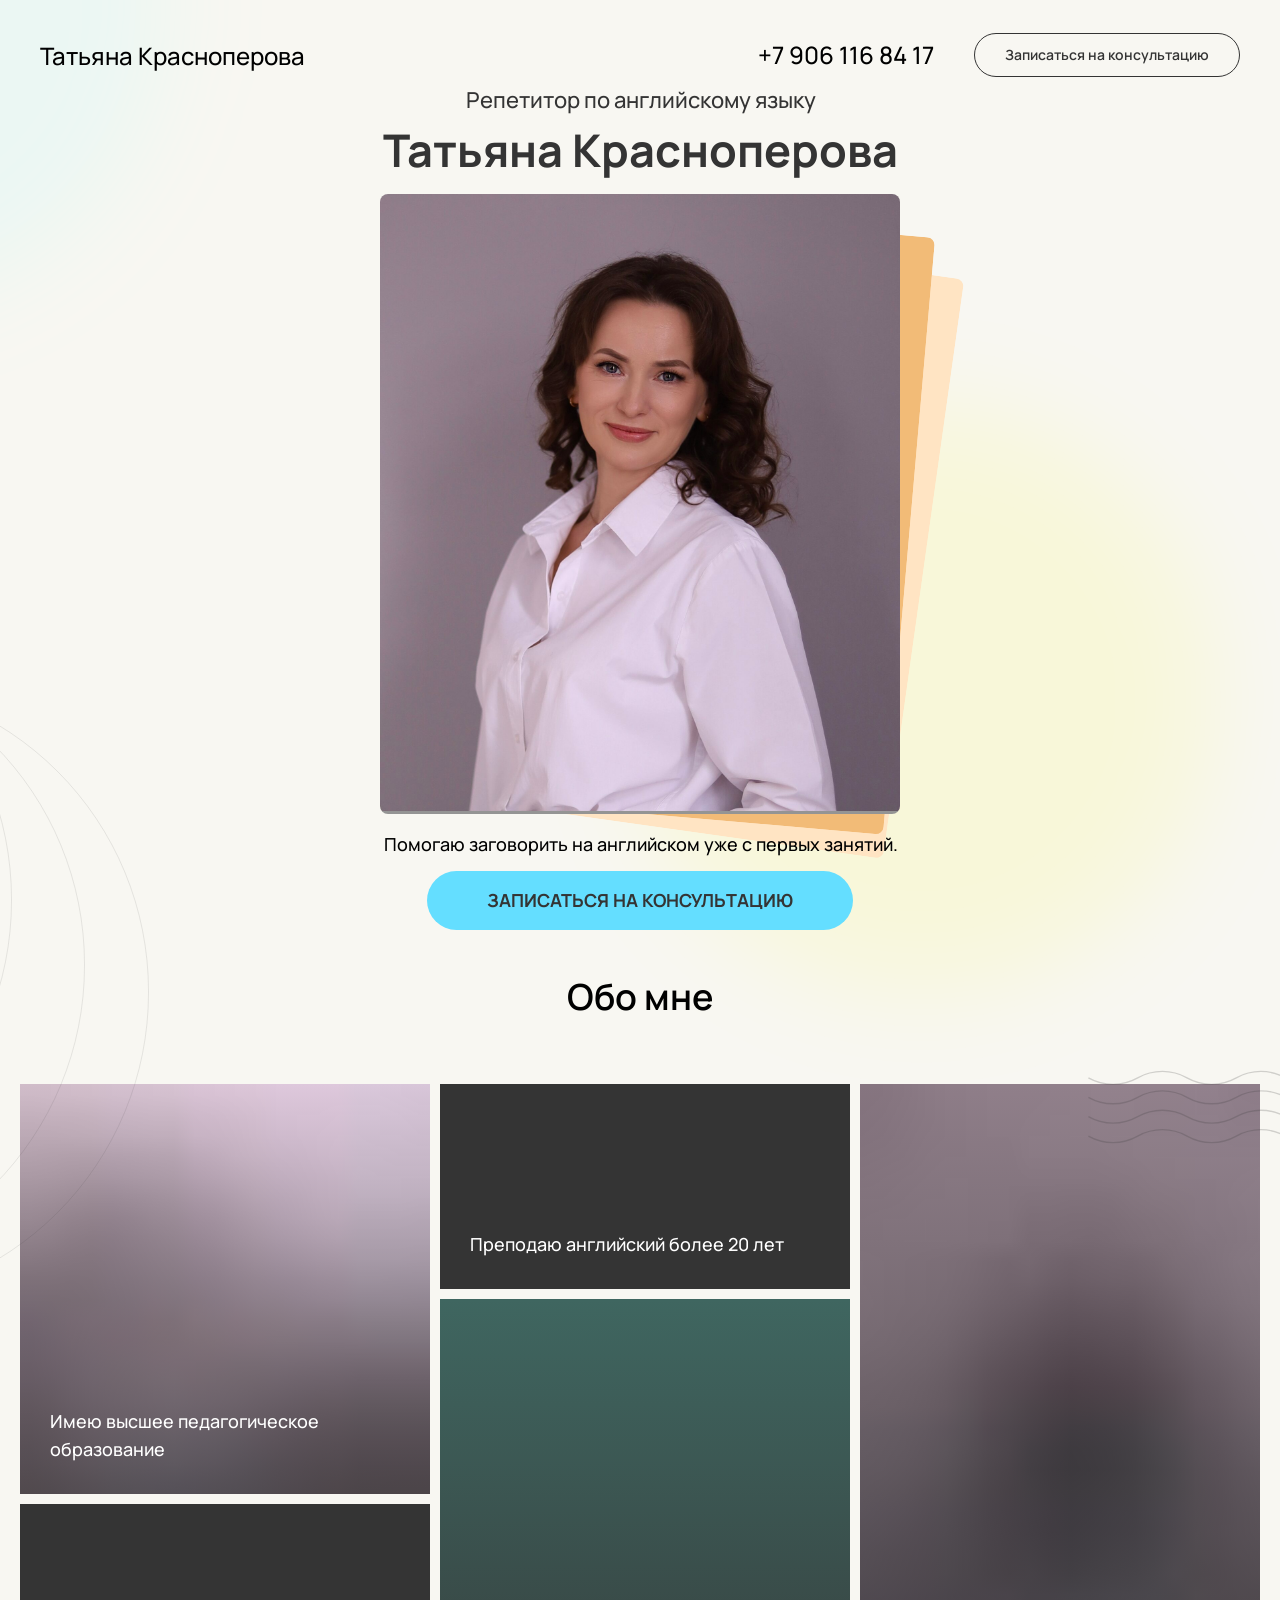
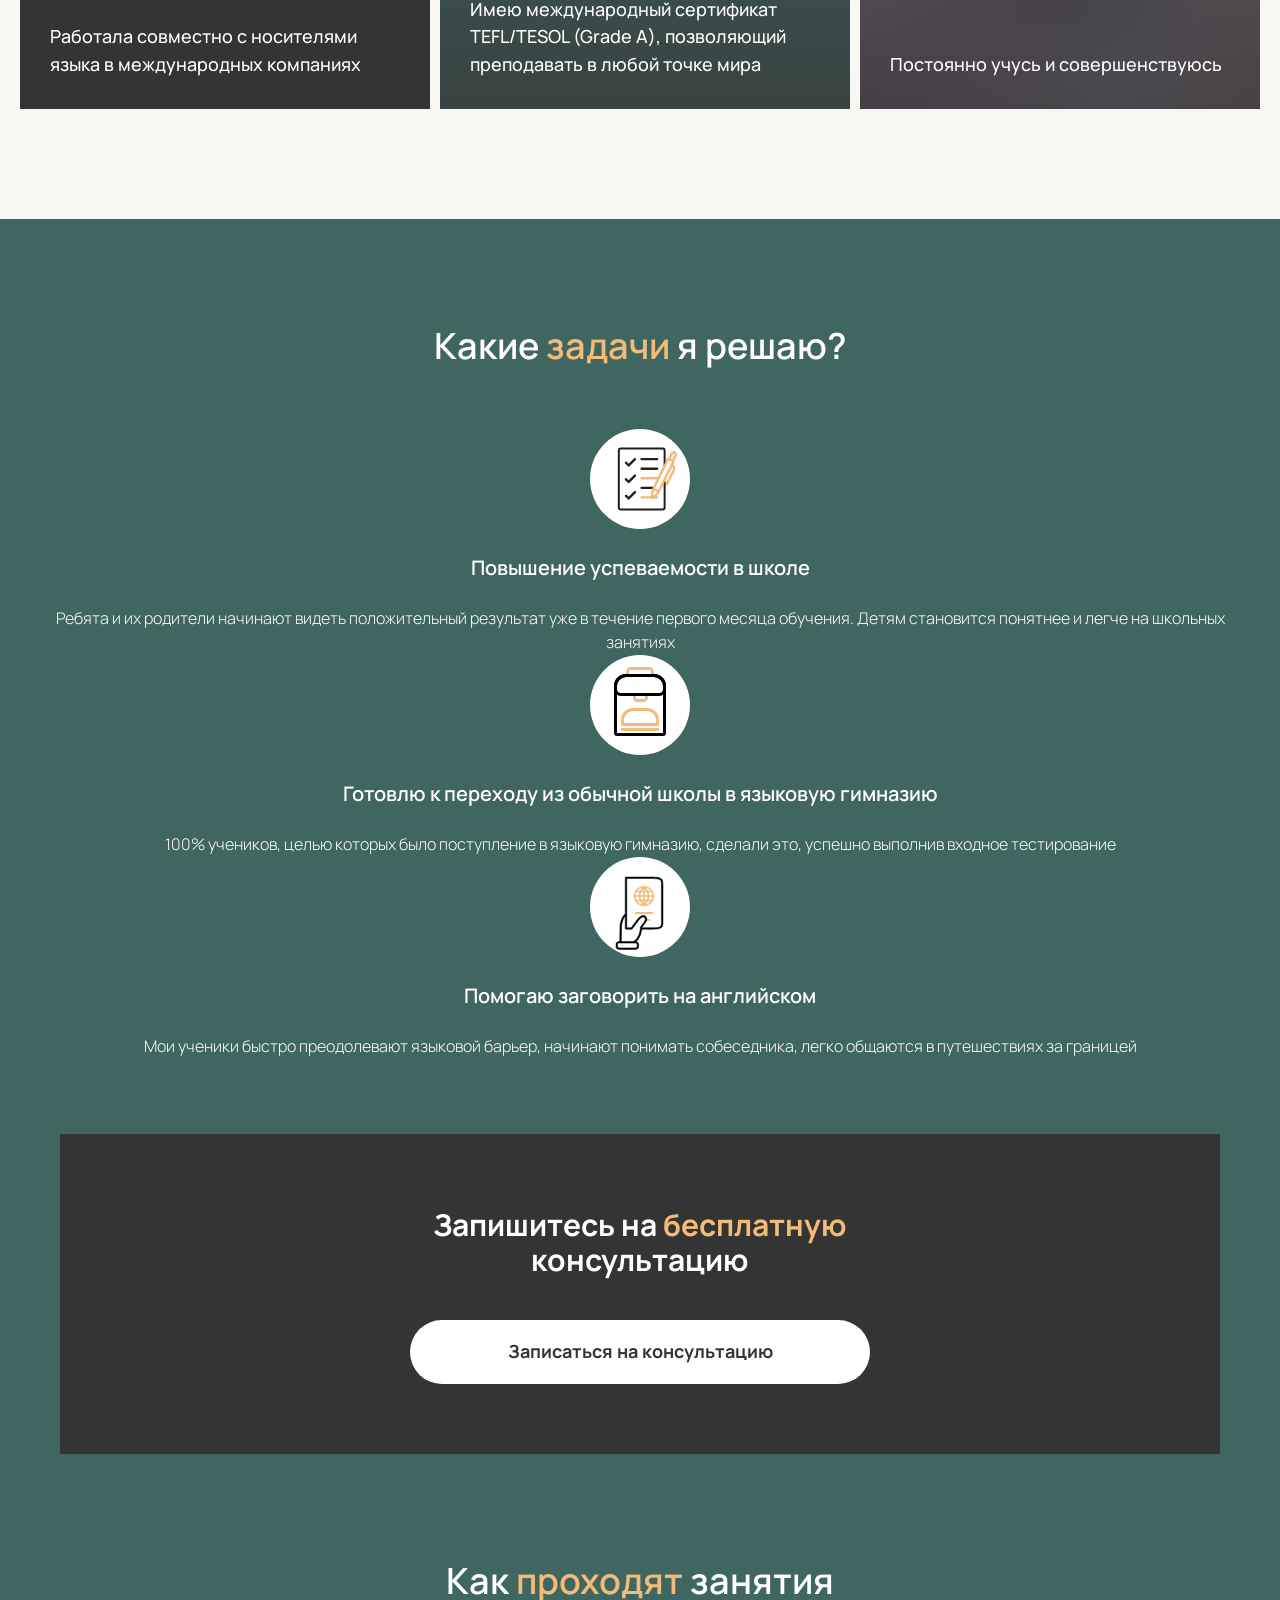
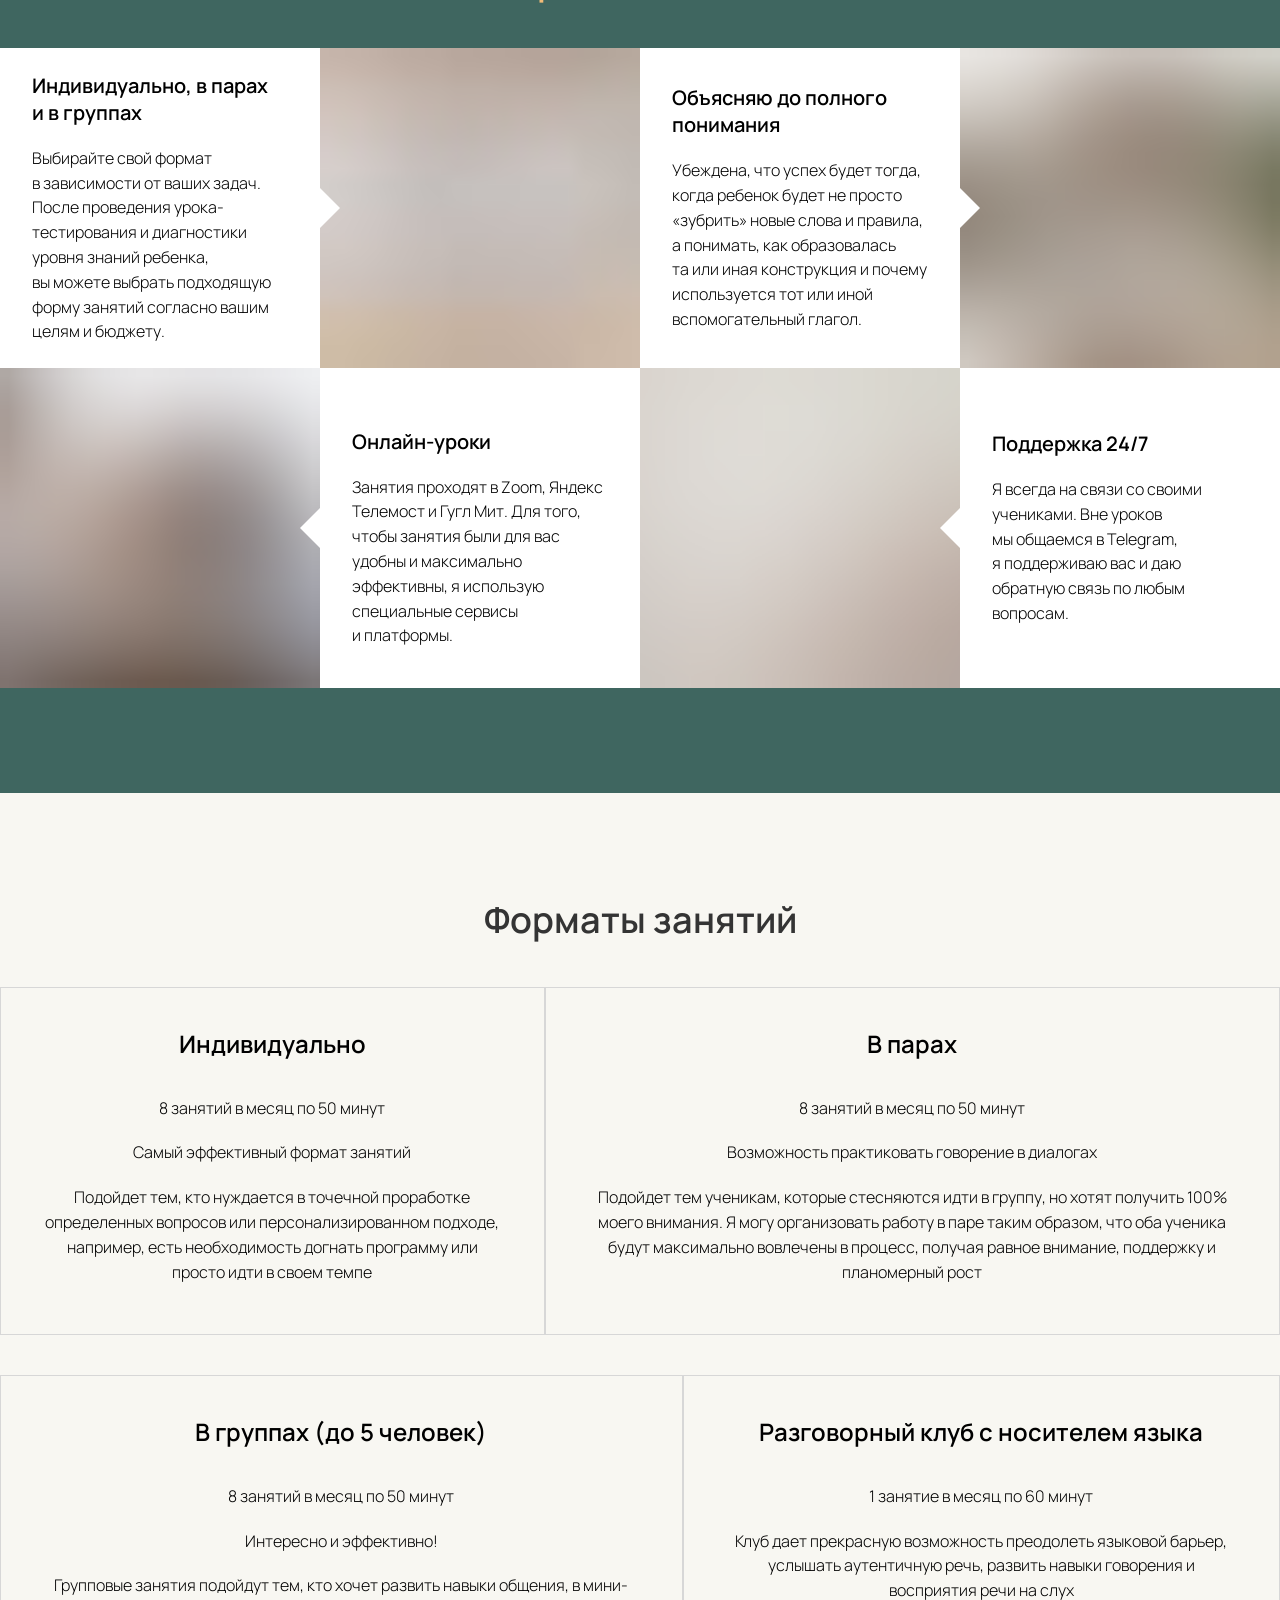
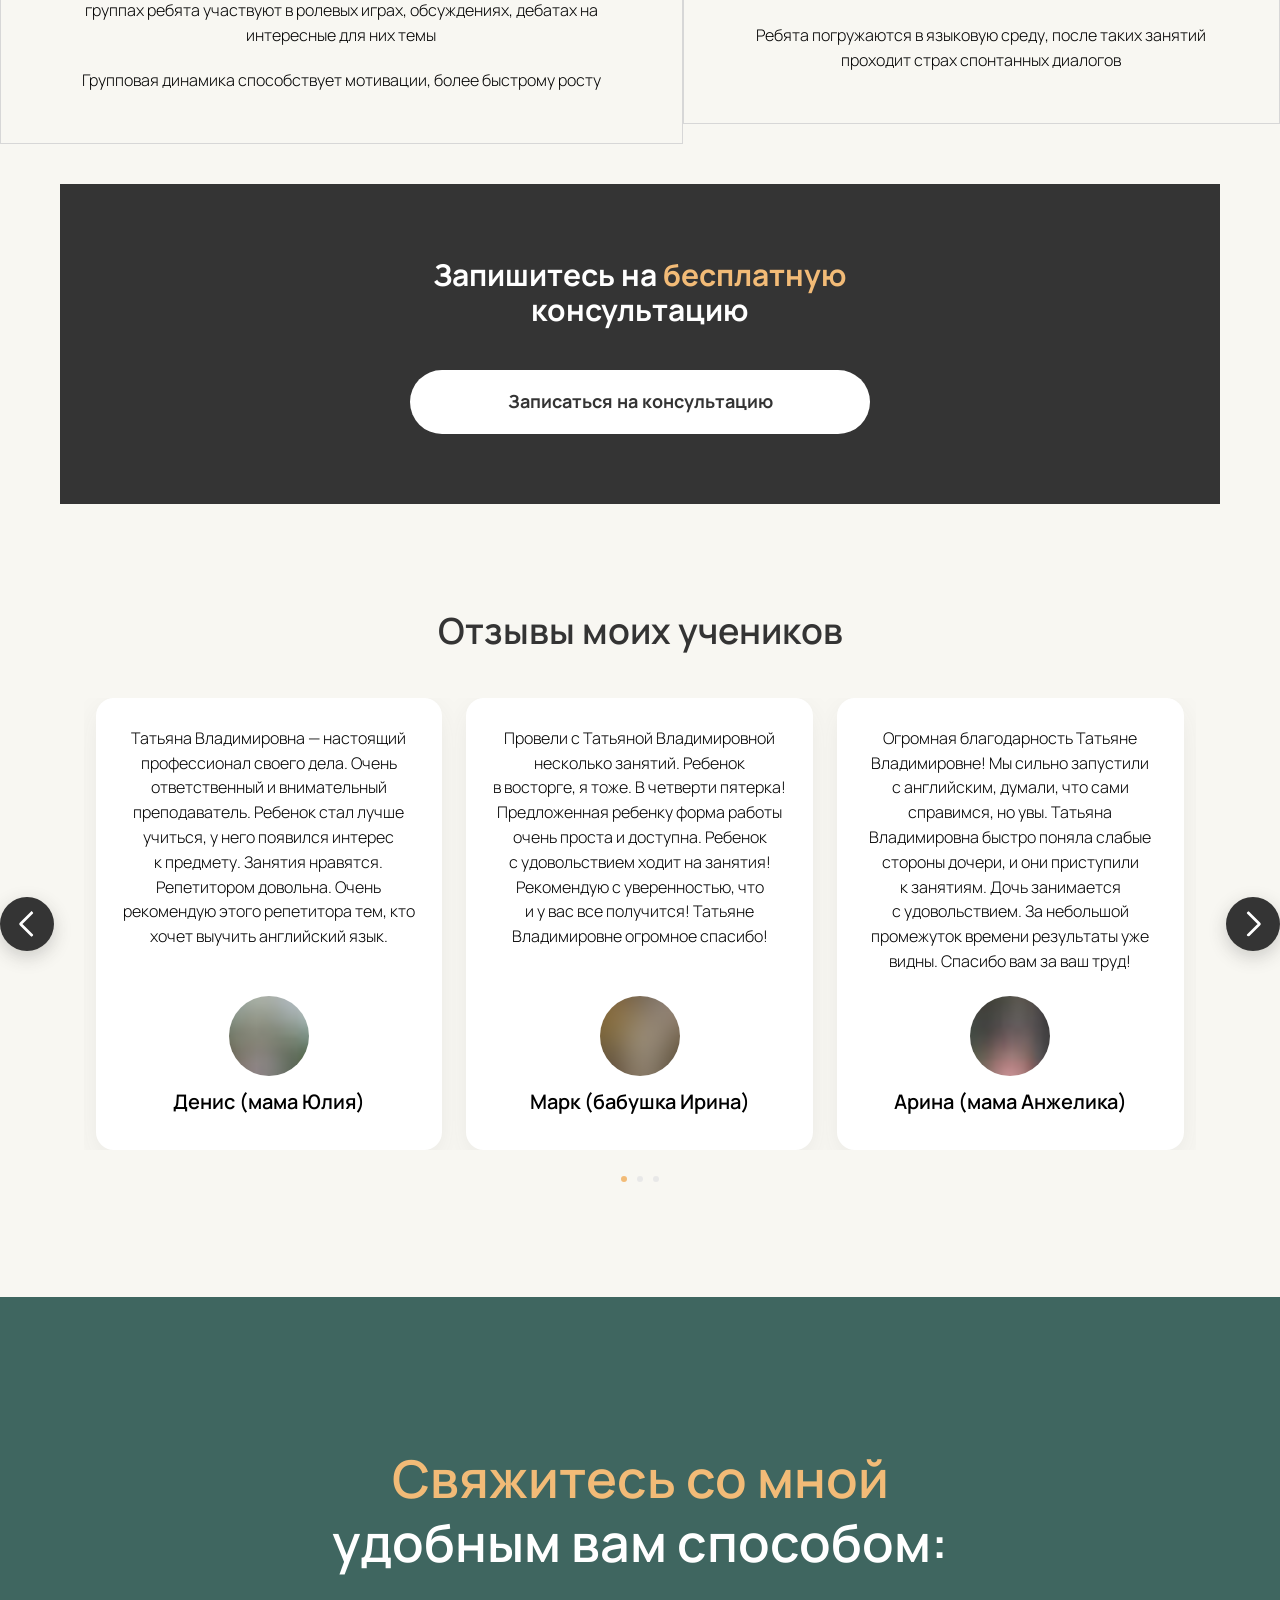
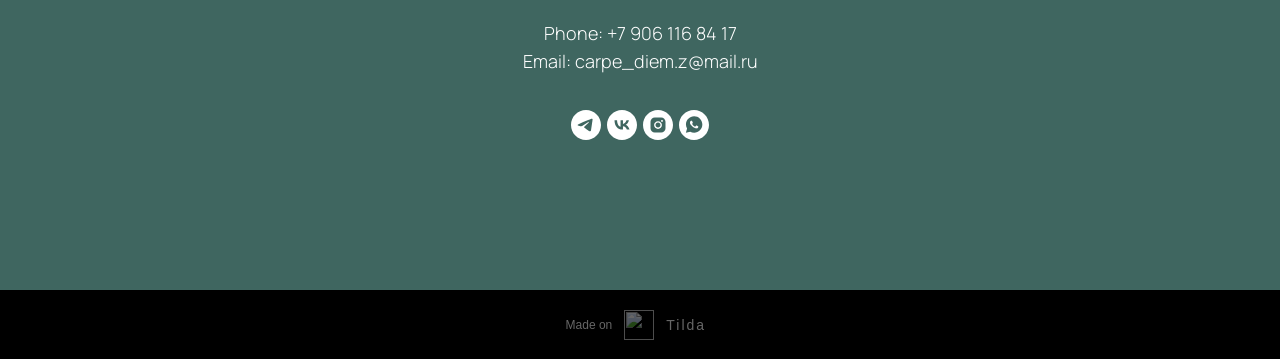
==== index.html @ cefe94cc "Отзывы: 3 карточки в ряд, выровненные карточки и контрастные стрелки" ====
<!DOCTYPE html> <html lang="ru"> <head> <meta charset="utf-8" /> <meta http-equiv="Content-Type" content="text/html; charset=utf-8" /> <meta name="viewport" content="width=device-width, initial-scale=1.0" /> <!--metatextblock--> <title>Татьяна Красноперова</title> <meta name="description" content="Репетитор по английскому языку" />  <meta property="og:title" content="Татьяна Красноперова" /> <meta property="og:description" content="Репетитор по английскому языку" /> <meta property="og:type" content="website" />   <!--/metatextblock--> <meta name="format-detection" content="telephone=no" /> <meta http-equiv="x-dns-prefetch-control" content="on">   <link rel="shortcut icon" href="assets/img/tildafavicon.ico" type="image/x-icon" /> <!-- Assets -->  <link rel="stylesheet" href="assets/css/tilda-grid-3.0.min.css" type="text/css" media="all" onerror="this.loaderr='y';"/> <link rel="stylesheet" href="assets/project/tilda-blocks-page62051309.min.css" type="text/css" media="all" onerror="this.loaderr='y';" />  <link href="assets/css/google-fonts.css" rel="stylesheet"> <link rel="stylesheet" href="assets/css/tilda-animation-2.0.min.css" type="text/css" media="all" onerror="this.loaderr='y';" /> <link rel="stylesheet" href="assets/css/tilda-cards-1.0.min.css" type="text/css" media="all" onerror="this.loaderr='y';" /> <link rel="stylesheet" href="assets/css/tilda-slds-1.4.min.css" type="text/css" media="print" onload="this.media='all';" onerror="this.loaderr='y';" /> <noscript><link rel="stylesheet" href="assets/css/tilda-slds-1.4.min.css" type="text/css" media="all" /></noscript> <link rel="stylesheet" href="assets/css/tilda-popup-1.1.min.css" type="text/css" media="print" onload="this.media='all';" onerror="this.loaderr='y';" /> <noscript><link rel="stylesheet" href="assets/css/tilda-popup-1.1.min.css" type="text/css" media="all" /></noscript> <link rel="stylesheet" href="assets/css/tilda-forms-1.0.min.css" type="text/css" media="all" onerror="this.loaderr='y';" /> <script nomodule src="assets/js/tilda-polyfill-1.0.min.js" charset="utf-8"></script> <script type="text/javascript">function t_onReady(func) {if(document.readyState!='loading') {func();} else {document.addEventListener('DOMContentLoaded',func);}}
function t_onFuncLoad(funcName,okFunc,time) {if(typeof window[funcName]==='function') {okFunc();} else {setTimeout(function() {t_onFuncLoad(funcName,okFunc,time);},(time||100));}}function t_throttle(fn,threshhold,scope) {return function() {fn.apply(scope||this,arguments);};}function t396_initialScale(t){var e=document.getElementById("rec"+t);if(e){var i=e.querySelector(".t396__artboard");if(i){window.tn_scale_initial_window_width||(window.tn_scale_initial_window_width=document.documentElement.clientWidth);var a=window.tn_scale_initial_window_width,r=[],n,l=i.getAttribute("data-artboard-screens");if(l){l=l.split(",");for(var o=0;o<l.length;o++)r[o]=parseInt(l[o],10)}else r=[320,480,640,960,1200];for(var o=0;o<r.length;o++){var d=r[o];a>=d&&(n=d)}var _="edit"===window.allrecords.getAttribute("data-tilda-mode"),c="center"===t396_getFieldValue(i,"valign",n,r),s="grid"===t396_getFieldValue(i,"upscale",n,r),w=t396_getFieldValue(i,"height_vh",n,r),g=t396_getFieldValue(i,"height",n,r),u=!!window.opr&&!!window.opr.addons||!!window.opera||-1!==navigator.userAgent.indexOf(" OPR/");if(!_&&c&&!s&&!w&&g&&!u){var h=parseFloat((a/n).toFixed(3)),f=[i,i.querySelector(".t396__carrier"),i.querySelector(".t396__filter")],v=Math.floor(parseInt(g,10)*h)+"px",p;i.style.setProperty("--initial-scale-height",v);for(var o=0;o<f.length;o++)f[o].style.setProperty("height","var(--initial-scale-height)");t396_scaleInitial__getElementsToScale(i).forEach((function(t){t.style.zoom=h}))}}}}function t396_scaleInitial__getElementsToScale(t){return t?Array.prototype.slice.call(t.children).filter((function(t){return t&&(t.classList.contains("t396__elem")||t.classList.contains("t396__group"))})):[]}function t396_getFieldValue(t,e,i,a){var r,n=a[a.length-1];if(!(r=i===n?t.getAttribute("data-artboard-"+e):t.getAttribute("data-artboard-"+e+"-res-"+i)))for(var l=0;l<a.length;l++){var o=a[l];if(!(o<=i)&&(r=o===n?t.getAttribute("data-artboard-"+e):t.getAttribute("data-artboard-"+e+"-res-"+o)))break}return r}window.TN_SCALE_INITIAL_VER="1.0",window.tn_scale_initial_window_width=null;</script> <script src="assets/js/tilda-scripts-3.0.min.js" charset="utf-8" defer onerror="this.loaderr='y';"></script> <script src="assets/project/tilda-blocks-page62051309.min.js" charset="utf-8" async onerror="this.loaderr='y';"></script> <script src="assets/js/tilda-lazyload-1.0.min.js" charset="utf-8" async onerror="this.loaderr='y';"></script> <script src="assets/js/tilda-animation-2.0.min.js" charset="utf-8" async onerror="this.loaderr='y';"></script> <script src="assets/js/tilda-menu-1.0.min.js" charset="utf-8" async onerror="this.loaderr='y';"></script> <script src="assets/js/tilda-zero-1.1.min.js" charset="utf-8" async onerror="this.loaderr='y';"></script> <script src="assets/js/tilda-cards-1.0.min.js" charset="utf-8" async onerror="this.loaderr='y';"></script> <script src="assets/js/tilda-paint-icons.min.js" charset="utf-8" async onerror="this.loaderr='y';"></script> <script src="assets/js/tilda-slds-1.4.min.js" charset="utf-8" async onerror="this.loaderr='y';"></script> <script src="assets/js/hammer.min.js" charset="utf-8" async onerror="this.loaderr='y';"></script> <script src="assets/js/tilda-text-clamp.min.js" charset="utf-8" async onerror="this.loaderr='y';"></script> <script src="assets/js/tilda-popup-1.0.min.js" charset="utf-8" async onerror="this.loaderr='y';"></script>  <script src="assets/js/tilda-zero-scale-1.0.min.js" charset="utf-8" async onerror="this.loaderr='y';"></script> <script src="assets/js/tilda-zero-fixed-1.0.min.js" charset="utf-8" async onerror="this.loaderr='y';"></script> <script src="assets/js/tilda-skiplink-1.0.min.js" charset="utf-8" async onerror="this.loaderr='y';"></script> <script src="assets/js/tilda-events-1.0.min.js" charset="utf-8" async onerror="this.loaderr='y';"></script> <script type="text/javascript">window.dataLayer=window.dataLayer||[];</script> <script type="text/javascript">(function() {if((/bot|google|yandex|baidu|bing|msn|duckduckbot|teoma|slurp|crawler|spider|robot|crawling|facebook/i.test(navigator.userAgent))===false&&typeof(sessionStorage)!='undefined'&&sessionStorage.getItem('visited')!=='y'&&document.visibilityState){var style=document.createElement('style');style.type='text/css';style.innerHTML='@media screen and (min-width: 980px) {.t-records {opacity: 0;}.t-records_animated {-webkit-transition: opacity ease-in-out .2s;-moz-transition: opacity ease-in-out .2s;-o-transition: opacity ease-in-out .2s;transition: opacity ease-in-out .2s;}.t-records.t-records_visible {opacity: 1;}}';document.getElementsByTagName('head')[0].appendChild(style);function t_setvisRecs(){var alr=document.querySelectorAll('.t-records');Array.prototype.forEach.call(alr,function(el) {el.classList.add("t-records_animated");});setTimeout(function() {Array.prototype.forEach.call(alr,function(el) {el.classList.add("t-records_visible");});sessionStorage.setItem("visited","y");},400);}
document.addEventListener('DOMContentLoaded',t_setvisRecs);}})();</script><link rel="stylesheet" href="assets/css/site-custom.css"></head> <body class="t-body" style="margin:0;"> <!--allrecords--> <div id="allrecords" class="t-records" data-hook="blocks-collection-content-node" data-tilda-project-id="11970899" data-tilda-page-id="62051309" data-tilda-formskey="35081d5591b3920c5632525311970899" data-tilda-cookie="no" data-tilda-lazy="yes" data-tilda-root-zone="com" data-tilda-project-country="RU"> <div id="rec856649217" class="r t-rec t-screenmin-480px" style=" " data-record-type="821" data-screen-min="480px"> <!-- t821 --> <div id="nav856649217marker"></div> <div id="nav856649217" class="t821 t821__positionabsolute " style=" " data-bgcolor-hex="" data-bgcolor-rgba="" data-navmarker="nav856649217marker" data-appearoffset="" data-bgopacity-two="" data-menushadow="" data-menushadow-css="" data-bgopacity="1" data-menu="yes"> <div class="t821__maincontainer " style=""> <div class="t821__leftwrapper" style=""> <div class="t821__logo-wrapper t821__logo-wrapper_inlineblock"> <div class="t821__logo t-title" field="title">Татьяна Красноперова</div> </div> </div> <div class="t821__rightwrapper" style=""> <div class="t821__phone-container" style=""> <span class="t821__text t821__text-descr t-descr t-descr_xxs" field="descr">+7 906 116 84 17</span> </div> <div class="t821__btn-container"> <a
class="t-btn t-btnflex t-btnflex_type_button t-btnflex_sm"
href="#application"> <span class="t-btnflex__text">Записаться на консультацию</span> <style>#rec856649217 .t-btnflex.t-btnflex_type_button {color:#343434;border-style:solid !important;border-color:#343434 !important;--border-width:1px;border-radius:30px;box-shadow:none !important;transition-duration:0.3s;transition-property:background-color,color,border-color,box-shadow,opacity,transform;transition-timing-function:ease-in-out;}@media (hover:hover) {#rec856649217 .t-btnflex.t-btnflex_type_button:not(.t-animate_no-hover):hover {color:#000000 !important;border-color:#f2bb77 !important;background-color:#f2bb77 !important;}#rec856649217 .t-btnflex.t-btnflex_type_button:not(.t-animate_no-hover):focus-visible {color:#000000 !important;border-color:#f2bb77 !important;background-color:#f2bb77 !important;}}</style> </a> </div> </div> </div> </div> <style>@media screen and (max-width:640px){#rec856649217 .t821__logo-wrapper_inlineblock{margin-bottom:0px;}}</style> <script>t_onReady(function() {t_onFuncLoad('t821_init',function(){t821_init('856649217');});});</script> <style>#rec856649217 .t-menu__link-item{}@supports (overflow:-webkit-marquee) and (justify-content:inherit){#rec856649217 .t-menu__link-item,#rec856649217 .t-menu__link-item.t-active{opacity:1 !important;}}</style> <style> #rec856649217 .t821__logo{font-weight:500;font-family:'Manrope';}#rec856649217 .t821__text-descr{font-size:24px;font-weight:500;}#rec856649217 .t821__text-text{font-weight:600;}</style> </div> <div id="rec856649218" class="r t-rec" style=" " data-record-type="396"> <!-- T396 --> <style>#rec856649218 .t396__artboard {position:fixed;width:100%;left:0;top:0;transform:translateY(-100%);transition:transform 0.15s;z-index:990;}#rec856649218 .t396__artboard {height:85px;}#rec856649218 .t396__filter {height:85px;}#rec856649218 .t396__carrier{height:85px;background-position:center center;background-attachment:scroll;background-size:cover;background-repeat:no-repeat;}@media screen and (max-width:1199px) {#rec856649218 .t396__artboard,#rec856649218 .t396__filter,#rec856649218 .t396__carrier {}#rec856649218 .t396__filter {}#rec856649218 .t396__carrier {background-attachment:scroll;}}@media screen and (max-width:959px) {#rec856649218 .t396__artboard,#rec856649218 .t396__filter,#rec856649218 .t396__carrier {height:75px;}#rec856649218 .t396__filter {}#rec856649218 .t396__carrier {background-attachment:scroll;}}@media screen and (max-width:639px) {#rec856649218 .t396__artboard,#rec856649218 .t396__filter,#rec856649218 .t396__carrier {height:58px;}#rec856649218 .t396__filter {}#rec856649218 .t396__carrier {background-attachment:scroll;}}@media screen and (max-width:479px) {#rec856649218 .t396__artboard,#rec856649218 .t396__filter,#rec856649218 .t396__carrier {height:50px;}#rec856649218 .t396__artboard {background-color:#f8f7f2;}#rec856649218 .t396__filter {}#rec856649218 .t396__carrier {background-attachment:scroll;}}#rec856649218 .tn-elem[data-elem-id="1696240974333"]{z-index:3;top:0px;left:0px;width:100%;height:100%;-webkit-backdrop-filter:blur(20px);backdrop-filter:blur(20px);border-radius:0px 0px 0px 0px;}#rec856649218 .tn-elem[data-elem-id="1696240974333"] .tn-atom {border-radius:0px 0px 0px 0px;opacity:0.4;background-color:#f8f7f2;background-position:center center;border-color:transparent ;border-style:solid;}@media screen and (max-width:1199px) {#rec856649218 .tn-elem[data-elem-id="1696240974333"] {top:0px;left:0px;}}@media screen and (max-width:959px) {}@media screen and (max-width:639px) {}@media screen and (max-width:479px) {#rec856649218 .tn-elem[data-elem-id="1696240974333"] {top:-50px;}}#rec856649218 .tn-elem[data-elem-id="1682422775239"]{color:#000000;text-align:right;z-index:4;top:28px;left:calc(100% - 185px + -359px);width:185px;height:auto;}#rec856649218 .tn-elem[data-elem-id="1682422775239"] .tn-atom {vertical-align:middle;color:#000000;font-size:20px;font-family:'Manrope',Arial,sans-serif;line-height:1.5;font-weight:600;background-position:center center;border-color:transparent ;border-style:solid;}@media screen and (max-width:1199px) {#rec856649218 .tn-elem[data-elem-id="1682422775239"] {top:27px;left:calc(100% - 185px + -314px);width:202px;height:auto;}#rec856649218 .tn-elem[data-elem-id="1682422775239"] .tn-atom{font-size:21px;background-size:cover;}}@media screen and (max-width:959px) {#rec856649218 .tn-elem[data-elem-id="1682422775239"] {top:-156px;left:calc(100% - 185px + -230px);height:auto;}#rec856649218 .tn-elem[data-elem-id="1682422775239"] {text-align:left;}}@media screen and (max-width:639px) {#rec856649218 .tn-elem[data-elem-id="1682422775239"] {top:17px;left:calc(100% - 185px + -10px);width:188px;height:auto;}#rec856649218 .tn-elem[data-elem-id="1682422775239"] {text-align:center;}#rec856649218 .tn-elem[data-elem-id="1682422775239"] .tn-atom{font-size:16px;background-size:cover;}}@media screen and (max-width:479px) {#rec856649218 .tn-elem[data-elem-id="1682422775239"] {top:-263px;left:calc(100% - 185px + 81px);width:158px;height:auto;}}#rec856649218 .tn-elem[data-elem-id="1682422534256"]{color:#000000;z-index:5;top:29px;left:40px;width:328px;height:auto;}#rec856649218 .tn-elem[data-elem-id="1682422534256"] .tn-atom {vertical-align:middle;color:#000000;font-size:24px;font-family:'Manrope',Arial,sans-serif;line-height:1.15;font-weight:600;background-position:center center;border-color:transparent ;border-style:solid;}@media screen and (max-width:1199px) {#rec856649218 .tn-elem[data-elem-id="1682422534256"] {top:29px;left:20px;height:auto;}}@media screen and (max-width:959px) {#rec856649218 .tn-elem[data-elem-id="1682422534256"] {top:24px;left:10px;width:250px;height:auto;}#rec856649218 .tn-elem[data-elem-id="1682422534256"] {text-align:left;}#rec856649218 .tn-elem[data-elem-id="1682422534256"] .tn-atom{font-size:21px;background-size:cover;}}@media screen and (max-width:639px) {#rec856649218 .tn-elem[data-elem-id="1682422534256"] {top:15px;left:10px;height:auto;}#rec856649218 .tn-elem[data-elem-id="1682422534256"] {text-align:left;}#rec856649218 .tn-elem[data-elem-id="1682422534256"] .tn-atom{font-size:22px;background-size:cover;}}@media screen and (max-width:479px) {#rec856649218 .tn-elem[data-elem-id="1682422534256"] {top:1px;left:2px;width:229px;height:auto;}#rec856649218 .tn-elem[data-elem-id="1682422534256"] .tn-atom{font-size:18px;background-size:cover;}}#rec856649218 .tn-elem[data-elem-id="1682424293730"]{color:#ffffff;text-align:center;z-index:6;top:21px;left:calc(100% - 280px + -40px);width:280px;height:45px;}#rec856649218 .tn-elem[data-elem-id="1682424293730"] .tn-atom{color:#ffffff;font-size:14px;font-family:'Manrope',Arial,sans-serif;line-height:1.2;font-weight:600;border-radius:30px 30px 30px 30px;background-color:#343434;background-position:center center;border-color:transparent ;border-style:solid;transition:background-color 0.3s ease-in-out,color 0.3s ease-in-out,border-color 0.3s ease-in-out;}@media (hover),(min-width:0\0) {#rec856649218 .tn-elem[data-elem-id="1682424293730"] .tn-atom:hover {background-color:#f2bb77;background-image:none;}#rec856649218 .tn-elem[data-elem-id="1682424293730"] .tn-atom:hover {color:#343434;}}@media screen and (max-width:1199px) {#rec856649218 .tn-elem[data-elem-id="1682424293730"] {top:21px;left:calc(100% - 280px + -20px);}}@media screen and (max-width:959px) {#rec856649218 .tn-elem[data-elem-id="1682424293730"] {top:16px;left:calc(100% - 280px + -10px);}}@media screen and (max-width:639px) {#rec856649218 .tn-elem[data-elem-id="1682424293730"] {top:-272px;left:calc(100% - 280px + 1px);}}@media screen and (max-width:479px) {#rec856649218 .tn-elem[data-elem-id="1682424293730"] {top:-407px;left:calc(100% - 280px + -18px);}}#rec856649218 .tn-elem[data-elem-id="1696584890177"]{z-index:7;top:-334px;left:calc(50% - 600px + 120px);width:50px;height:auto;}#rec856649218 .tn-elem[data-elem-id="1696584890177"] .tn-atom {border-radius:0px 0px 0px 0px;background-position:center center;border-color:transparent ;border-style:solid;}#rec856649218 .tn-elem[data-elem-id="1696584890177"] .tn-atom__img {border-radius:0px 0px 0px 0px;}@media screen and (max-width:1199px) {#rec856649218 .tn-elem[data-elem-id="1696584890177"] {height:auto;}}@media screen and (max-width:959px) {#rec856649218 .tn-elem[data-elem-id="1696584890177"] {height:auto;}}@media screen and (max-width:639px) {#rec856649218 .tn-elem[data-elem-id="1696584890177"] {height:auto;}}@media screen and (max-width:479px) {#rec856649218 .tn-elem[data-elem-id="1696584890177"] {top:0px;left:calc(50% - 160px + -5px);width:30px;height:auto;border-radius:4px;}#rec856649218 .tn-elem[data-elem-id="1696584890177"] .tn-atom {background-size:cover;border-radius:4px;}#rec856649218 .tn-elem[data-elem-id="1696584890177"] .tn-atom__img {border-radius:4px;}}</style> <div class='t396'> <div class="t396__artboard" data-artboard-recid="856649218" data-artboard-screens="320,480,640,960,1200" data-artboard-height="85" data-artboard-valign="center" data-artboard-upscale="grid" data-artboard-pos="fixed" data-artboard-fixed-trigger="800" data-artboard-appear-anim="fixslide" data-artboard-fixed-need-js="y" data-artboard-height-res-320="50" data-artboard-height-res-480="58" data-artboard-height-res-640="75"> <div class="t396__carrier" data-artboard-recid="856649218"></div> <div class="t396__filter" data-artboard-recid="856649218"></div> <div class='t396__elem tn-elem tn-elem__8566492181696240974333' data-elem-id='1696240974333' data-elem-type='shape' data-field-top-value="0" data-field-left-value="0" data-field-height-value="100" data-field-width-value="100" data-field-axisy-value="top" data-field-axisx-value="left" data-field-container-value="window" data-field-topunits-value="px" data-field-leftunits-value="px" data-field-heightunits-value="%" data-field-widthunits-value="%" data-field-top-res-320-value="-50" data-field-top-res-960-value="0" data-field-left-res-960-value="0"> <div class='tn-atom'> </div> </div> <div class='t396__elem tn-elem tn-elem__8566492181682422775239' data-elem-id='1682422775239' data-elem-type='text' data-field-top-value="28" data-field-left-value="-359" data-field-height-value="30" data-field-width-value="185" data-field-axisy-value="top" data-field-axisx-value="right" data-field-container-value="window" data-field-topunits-value="px" data-field-leftunits-value="px" data-field-heightunits-value="px" data-field-widthunits-value="px" data-field-textfit-value="autoheight" data-field-fontsize-value="20" data-field-top-res-320-value="-263" data-field-left-res-320-value="81" data-field-width-res-320-value="158" data-field-axisx-res-320-value="center" data-field-container-res-320-value="grid" data-field-top-res-480-value="17" data-field-left-res-480-value="-10" data-field-width-res-480-value="188" data-field-fontsize-res-480-value="16" data-field-top-res-640-value="-156" data-field-left-res-640-value="-230" data-field-axisx-res-640-value="right" data-field-container-res-640-value="grid" data-field-top-res-960-value="27" data-field-left-res-960-value="-314" data-field-width-res-960-value="202" data-field-fontsize-res-960-value="21"> <div class='tn-atom'field='tn_text_1682422775239'>+7 906 116 84 17</div> </div> <div class='t396__elem tn-elem tn-elem__8566492181682422534256' data-elem-id='1682422534256' data-elem-type='text' data-field-top-value="29" data-field-left-value="40" data-field-height-value="28" data-field-width-value="328" data-field-axisy-value="top" data-field-axisx-value="left" data-field-container-value="window" data-field-topunits-value="px" data-field-leftunits-value="px" data-field-heightunits-value="px" data-field-widthunits-value="px" data-field-textfit-value="autoheight" data-field-fontsize-value="24" data-field-top-res-320-value="1" data-field-left-res-320-value="2" data-field-width-res-320-value="229" data-field-axisy-res-320-value="center" data-field-axisx-res-320-value="left" data-field-container-res-320-value="window" data-field-leftunits-res-320-value="%" data-field-fontsize-res-320-value="18" data-field-top-res-480-value="15" data-field-left-res-480-value="10" data-field-fontsize-res-480-value="22" data-field-top-res-640-value="24" data-field-left-res-640-value="10" data-field-width-res-640-value="250" data-field-axisx-res-640-value="left" data-field-container-res-640-value="window" data-field-fontsize-res-640-value="21" data-field-top-res-960-value="29" data-field-left-res-960-value="20"> <div class='tn-atom'field='tn_text_1682422534256'>Татьяна Красноперова</div> </div> <div class='t396__elem tn-elem tn-elem__8566492181682424293730' data-elem-id='1682424293730' data-elem-type='button' data-field-top-value="21" data-field-left-value="-40" data-field-height-value="45" data-field-width-value="280" data-field-axisy-value="top" data-field-axisx-value="right" data-field-container-value="window" data-field-topunits-value="px" data-field-leftunits-value="px" data-field-heightunits-value="px" data-field-widthunits-value="px" data-field-fontsize-value="14" data-field-top-res-320-value="-407" data-field-left-res-320-value="-18" data-field-top-res-480-value="-272" data-field-left-res-480-value="1" data-field-top-res-640-value="16" data-field-left-res-640-value="-10" data-field-axisx-res-640-value="right" data-field-container-res-640-value="window" data-field-top-res-960-value="21" data-field-left-res-960-value="-20"> <a class='tn-atom' href="#application">Записаться на консультацию</a> </div> <div class='t396__elem tn-elem tn-elem__8566492181696584890177' data-elem-id='1696584890177' data-elem-type='image' data-field-top-value="-334" data-field-left-value="120" data-field-height-value="50" data-field-width-value="50" data-field-axisy-value="top" data-field-axisx-value="left" data-field-container-value="grid" data-field-topunits-value="px" data-field-leftunits-value="px" data-field-heightunits-value="px" data-field-widthunits-value="px" data-field-filewidth-value="100" data-field-fileheight-value="100" data-field-heightmode-value="hug" data-field-top-res-320-value="0" data-field-left-res-320-value="-5" data-field-width-res-320-value="30" data-field-axisy-res-320-value="center" data-field-axisx-res-320-value="right" data-field-container-res-320-value="window" data-field-leftunits-res-320-value="%"> <a class='tn-atom' href="#application"> <img class='tn-atom__img t-img' data-original='assets/images/static__tild6134-6662-4234-b765-363638666437__tel.svg'
src='assets/images/static__tild6134-6662-4234-b765-363638666437__tel.svg'
alt='' imgfield='tn_img_1696584890177'
/> </a> </div> </div> </div> <script>t_onReady(function() {t_onFuncLoad('t396_init',function() {t396_init('856649218');});});</script> <!-- /T396 --> </div> <div id="rec856649221" class="r t-rec t-screenmax-480px" style=" " data-record-type="396" data-screen-max="480px"> <!-- T396 --> <style>#rec856649221 .t396__artboard {height:85px;background-color:#f8f7f2;}#rec856649221 .t396__filter {height:85px;}#rec856649221 .t396__carrier{height:85px;background-position:center center;background-attachment:scroll;background-size:cover;background-repeat:no-repeat;}@media screen and (max-width:1199px) {#rec856649221 .t396__artboard,#rec856649221 .t396__filter,#rec856649221 .t396__carrier {}#rec856649221 .t396__filter {}#rec856649221 .t396__carrier {background-attachment:scroll;}}@media screen and (max-width:959px) {#rec856649221 .t396__artboard,#rec856649221 .t396__filter,#rec856649221 .t396__carrier {height:75px;}#rec856649221 .t396__filter {}#rec856649221 .t396__carrier {background-attachment:scroll;}}@media screen and (max-width:639px) {#rec856649221 .t396__artboard,#rec856649221 .t396__filter,#rec856649221 .t396__carrier {height:58px;}#rec856649221 .t396__filter {}#rec856649221 .t396__carrier {background-attachment:scroll;}}@media screen and (max-width:479px) {#rec856649221 .t396__artboard,#rec856649221 .t396__filter,#rec856649221 .t396__carrier {height:50px;}#rec856649221 .t396__filter {}#rec856649221 .t396__carrier {background-attachment:scroll;}}#rec856649221 .tn-elem[data-elem-id="1682422775239"]{color:#000000;text-align:right;z-index:3;top:28px;left:calc(100% - 185px + -359px);width:185px;height:auto;}#rec856649221 .tn-elem[data-elem-id="1682422775239"] .tn-atom {vertical-align:middle;color:#000000;font-size:20px;font-family:'Manrope',Arial,sans-serif;line-height:1.5;font-weight:600;background-position:center center;border-color:transparent ;border-style:solid;}@media screen and (max-width:1199px) {#rec856649221 .tn-elem[data-elem-id="1682422775239"] {top:27px;left:calc(100% - 185px + -314px);width:202px;height:auto;}#rec856649221 .tn-elem[data-elem-id="1682422775239"] .tn-atom{font-size:21px;background-size:cover;}}@media screen and (max-width:959px) {#rec856649221 .tn-elem[data-elem-id="1682422775239"] {top:-156px;left:calc(100% - 185px + -230px);height:auto;}#rec856649221 .tn-elem[data-elem-id="1682422775239"] {text-align:left;}}@media screen and (max-width:639px) {#rec856649221 .tn-elem[data-elem-id="1682422775239"] {top:17px;left:calc(100% - 185px + -10px);width:188px;height:auto;}#rec856649221 .tn-elem[data-elem-id="1682422775239"] {text-align:center;}#rec856649221 .tn-elem[data-elem-id="1682422775239"] .tn-atom{font-size:16px;background-size:cover;}}@media screen and (max-width:479px) {#rec856649221 .tn-elem[data-elem-id="1682422775239"] {top:-263px;left:calc(100% - 185px + 81px);width:158px;height:auto;}}#rec856649221 .tn-elem[data-elem-id="1682422534256"]{color:#000000;z-index:4;top:29px;left:40px;width:328px;height:auto;}#rec856649221 .tn-elem[data-elem-id="1682422534256"] .tn-atom {vertical-align:middle;color:#000000;font-size:24px;font-family:'Manrope',Arial,sans-serif;line-height:1.15;font-weight:600;background-position:center center;border-color:transparent ;border-style:solid;}@media screen and (max-width:1199px) {#rec856649221 .tn-elem[data-elem-id="1682422534256"] {top:29px;left:20px;width:328px;height:auto;}}@media screen and (max-width:959px) {#rec856649221 .tn-elem[data-elem-id="1682422534256"] {top:23px;left:10px;width:316px;height:auto;}#rec856649221 .tn-elem[data-elem-id="1682422534256"] {text-align:left;}#rec856649221 .tn-elem[data-elem-id="1682422534256"] .tn-atom{font-size:23px;background-size:cover;}}@media screen and (max-width:639px) {#rec856649221 .tn-elem[data-elem-id="1682422534256"] {top:15px;left:5px;width:272px;height:auto;}#rec856649221 .tn-elem[data-elem-id="1682422534256"] {text-align:left;}#rec856649221 .tn-elem[data-elem-id="1682422534256"] .tn-atom{font-size:20px;background-size:cover;}}@media screen and (max-width:479px) {#rec856649221 .tn-elem[data-elem-id="1682422534256"] {top:-1px;left:2px;width:251px;height:auto;}#rec856649221 .tn-elem[data-elem-id="1682422534256"] .tn-atom{font-size:18px;background-size:cover;}}#rec856649221 .tn-elem[data-elem-id="1682424293730"]{color:#ffffff;text-align:center;z-index:5;top:21px;left:calc(100% - 280px + -40px);width:280px;height:45px;}#rec856649221 .tn-elem[data-elem-id="1682424293730"] .tn-atom{color:#ffffff;font-size:14px;font-family:'Manrope',Arial,sans-serif;line-height:1.2;font-weight:600;border-radius:30px 30px 30px 30px;background-color:#343434;background-position:center center;border-color:transparent ;border-style:solid;transition:background-color 0.3s ease-in-out,color 0.3s ease-in-out,border-color 0.3s ease-in-out;}@media (hover),(min-width:0\0) {#rec856649221 .tn-elem[data-elem-id="1682424293730"] .tn-atom:hover {background-color:#f2bb77;background-image:none;}#rec856649221 .tn-elem[data-elem-id="1682424293730"] .tn-atom:hover {color:#343434;}}@media screen and (max-width:1199px) {#rec856649221 .tn-elem[data-elem-id="1682424293730"] {top:21px;left:calc(100% - 280px + -20px);}}@media screen and (max-width:959px) {#rec856649221 .tn-elem[data-elem-id="1682424293730"] {top:16px;left:calc(100% - 280px + -10px);}}@media screen and (max-width:639px) {#rec856649221 .tn-elem[data-elem-id="1682424293730"] {top:-272px;left:calc(100% - 280px + 1px);}}@media screen and (max-width:479px) {#rec856649221 .tn-elem[data-elem-id="1682424293730"] {top:-407px;left:calc(100% - 280px + -18px);}}#rec856649221 .tn-elem[data-elem-id="1696584890177"]{z-index:6;top:-334px;left:calc(50% - 600px + 120px);width:50px;height:auto;}#rec856649221 .tn-elem[data-elem-id="1696584890177"] .tn-atom {border-radius:0px 0px 0px 0px;background-position:center center;border-color:transparent ;border-style:solid;}#rec856649221 .tn-elem[data-elem-id="1696584890177"] .tn-atom__img {border-radius:0px 0px 0px 0px;}@media screen and (max-width:1199px) {#rec856649221 .tn-elem[data-elem-id="1696584890177"] {height:auto;}}@media screen and (max-width:959px) {#rec856649221 .tn-elem[data-elem-id="1696584890177"] {height:auto;}}@media screen and (max-width:639px) {#rec856649221 .tn-elem[data-elem-id="1696584890177"] {height:auto;}}@media screen and (max-width:479px) {#rec856649221 .tn-elem[data-elem-id="1696584890177"] {top:0px;left:calc(50% - 160px + -5px);width:30px;height:auto;border-radius:4px;}#rec856649221 .tn-elem[data-elem-id="1696584890177"] .tn-atom {background-size:cover;border-radius:4px;}#rec856649221 .tn-elem[data-elem-id="1696584890177"] .tn-atom__img {border-radius:4px;}}</style> <div class='t396'> <div class="t396__artboard" data-artboard-recid="856649221" data-artboard-screens="320,480,640,960,1200" data-artboard-height="85" data-artboard-valign="center" data-artboard-upscale="grid" data-artboard-height-res-320="50" data-artboard-height-res-480="58" data-artboard-height-res-640="75"> <div class="t396__carrier" data-artboard-recid="856649221"></div> <div class="t396__filter" data-artboard-recid="856649221"></div> <div class='t396__elem tn-elem tn-elem__8566492211682422775239' data-elem-id='1682422775239' data-elem-type='text' data-field-top-value="28" data-field-left-value="-359" data-field-height-value="30" data-field-width-value="185" data-field-axisy-value="top" data-field-axisx-value="right" data-field-container-value="window" data-field-topunits-value="px" data-field-leftunits-value="px" data-field-heightunits-value="px" data-field-widthunits-value="px" data-field-textfit-value="autoheight" data-field-fontsize-value="20" data-field-top-res-320-value="-263" data-field-left-res-320-value="81" data-field-width-res-320-value="158" data-field-axisx-res-320-value="center" data-field-container-res-320-value="grid" data-field-top-res-480-value="17" data-field-left-res-480-value="-10" data-field-width-res-480-value="188" data-field-fontsize-res-480-value="16" data-field-top-res-640-value="-156" data-field-left-res-640-value="-230" data-field-axisx-res-640-value="right" data-field-container-res-640-value="grid" data-field-top-res-960-value="27" data-field-left-res-960-value="-314" data-field-width-res-960-value="202" data-field-fontsize-res-960-value="21"> <div class='tn-atom'field='tn_text_1682422775239'>+7 906 116 84 17</div> </div> <div class='t396__elem tn-elem tn-elem__8566492211682422534256' data-elem-id='1682422534256' data-elem-type='text' data-field-top-value="29" data-field-left-value="40" data-field-height-value="28" data-field-width-value="328" data-field-axisy-value="top" data-field-axisx-value="left" data-field-container-value="window" data-field-topunits-value="px" data-field-leftunits-value="px" data-field-heightunits-value="px" data-field-widthunits-value="px" data-field-textfit-value="autoheight" data-field-fontsize-value="24" data-field-top-res-320-value="-1" data-field-left-res-320-value="2" data-field-width-res-320-value="251" data-field-axisy-res-320-value="center" data-field-axisx-res-320-value="left" data-field-container-res-320-value="window" data-field-leftunits-res-320-value="%" data-field-fontsize-res-320-value="18" data-field-top-res-480-value="15" data-field-left-res-480-value="5" data-field-width-res-480-value="272" data-field-fontsize-res-480-value="20" data-field-top-res-640-value="23" data-field-left-res-640-value="10" data-field-height-res-640-value="26" data-field-width-res-640-value="316" data-field-axisx-res-640-value="left" data-field-container-res-640-value="window" data-field-fontsize-res-640-value="23" data-field-top-res-960-value="29" data-field-left-res-960-value="20" data-field-height-res-960-value="28" data-field-width-res-960-value="328"> <div class='tn-atom'field='tn_text_1682422534256'>Татьяна Красноперова</div> </div> <div class='t396__elem tn-elem tn-elem__8566492211682424293730' data-elem-id='1682424293730' data-elem-type='button' data-field-top-value="21" data-field-left-value="-40" data-field-height-value="45" data-field-width-value="280" data-field-axisy-value="top" data-field-axisx-value="right" data-field-container-value="window" data-field-topunits-value="px" data-field-leftunits-value="px" data-field-heightunits-value="px" data-field-widthunits-value="px" data-field-fontsize-value="14" data-field-top-res-320-value="-407" data-field-left-res-320-value="-18" data-field-top-res-480-value="-272" data-field-left-res-480-value="1" data-field-top-res-640-value="16" data-field-left-res-640-value="-10" data-field-axisx-res-640-value="right" data-field-container-res-640-value="window" data-field-top-res-960-value="21" data-field-left-res-960-value="-20"> <a class='tn-atom' href="#application">Записаться на консультацию</a> </div> <div class='t396__elem tn-elem tn-elem__8566492211696584890177' data-elem-id='1696584890177' data-elem-type='image' data-field-top-value="-334" data-field-left-value="120" data-field-height-value="50" data-field-width-value="50" data-field-axisy-value="top" data-field-axisx-value="left" data-field-container-value="grid" data-field-topunits-value="px" data-field-leftunits-value="px" data-field-heightunits-value="px" data-field-widthunits-value="px" data-field-filewidth-value="100" data-field-fileheight-value="100" data-field-heightmode-value="hug" data-field-top-res-320-value="0" data-field-left-res-320-value="-5" data-field-width-res-320-value="30" data-field-axisy-res-320-value="center" data-field-axisx-res-320-value="right" data-field-container-res-320-value="window" data-field-leftunits-res-320-value="%"> <a class='tn-atom' href="tel:+79061168417"> <img class='tn-atom__img t-img' data-original='assets/images/static__tild3734-3162-4838-b838-396666353462__2.svg'
src='assets/images/static__tild3734-3162-4838-b838-396666353462__2.svg'
alt='' imgfield='tn_img_1696584890177'
/> </a> </div> </div> </div> <script>t_onReady(function() {t_onFuncLoad('t396_init',function() {t396_init('856649221');});});</script> <!-- /T396 --> </div> <div id="rec856649224" class="r t-rec" style=" " data-animationappear="off" data-record-type="396"> <!-- T396 --> <style>#rec856649224 .t396__artboard {min-height:900px;height:100vh;background-color:#f8f7f2;overflow:visible;}#rec856649224 .t396__filter {min-height:900px;height:100vh;}#rec856649224 .t396__carrier{min-height:900px;height:100vh;background-position:center center;background-attachment:scroll;background-size:cover;background-repeat:no-repeat;}@media screen and (max-width:1199px) {#rec856649224 .t396__artboard,#rec856649224 .t396__filter,#rec856649224 .t396__carrier {min-height:auto;height:900px;}#rec856649224 .t396__filter {}#rec856649224 .t396__carrier {background-attachment:scroll;}}@media screen and (max-width:959px) {#rec856649224 .t396__artboard,#rec856649224 .t396__filter,#rec856649224 .t396__carrier {}#rec856649224 .t396__filter {}#rec856649224 .t396__carrier {background-attachment:scroll;}}@media screen and (max-width:639px) {#rec856649224 .t396__artboard,#rec856649224 .t396__filter,#rec856649224 .t396__carrier {height:840px;}#rec856649224 .t396__filter {}#rec856649224 .t396__carrier {background-attachment:scroll;}}@media screen and (max-width:479px) {#rec856649224 .t396__artboard,#rec856649224 .t396__filter,#rec856649224 .t396__carrier {height:580px;}#rec856649224 .t396__filter {}#rec856649224 .t396__carrier {background-attachment:scroll;}}#rec856649224 .tn-elem[data-elem-id="1696216336353"]{z-index:4;top:calc(50vh - 450px + 311px);left:calc(50% - 600px + 1462px);width:305px;height:305px;pointer-events:none;}#rec856649224 .tn-elem[data-elem-id="1696216336353"] .tn-atom{border-width:1px;border-radius:0px 0px 0px 0px;opacity:0.2;background-position:center center;border-color:#343434 ;border-style:solid;}#rec856649224 .tn-elem[data-elem-id="1696216336353"] .tn-atom {-webkit-transform:rotate(112deg);-moz-transform:rotate(112deg);transform:rotate(112deg);}@media screen and (max-width:1199px) {}@media screen and (max-width:959px) {}@media screen and (max-width:639px) {}@media screen and (max-width:479px) {}#rec856649224 .tn-elem[data-elem-id="1696216362859"]{z-index:5;top:calc(50vh - 450px + 335px);left:calc(50% - 600px + 1486px);width:258px;height:258px;pointer-events:none;}#rec856649224 .tn-elem[data-elem-id="1696216362859"] .tn-atom{border-width:1px;border-radius:0px 0px 0px 0px;opacity:0.2;background-position:center center;border-color:#343434 ;border-style:solid;}#rec856649224 .tn-elem[data-elem-id="1696216362859"] .tn-atom {-webkit-transform:rotate(112deg);-moz-transform:rotate(112deg);transform:rotate(112deg);}@media screen and (max-width:1199px) {}@media screen and (max-width:959px) {}@media screen and (max-width:639px) {}@media screen and (max-width:479px) {}#rec856649224 .tn-elem[data-elem-id="1696216364970"]{z-index:6;top:calc(50vh - 450px + 356px);left:calc(50% - 600px + 1507px);width:214px;height:214px;pointer-events:none;}#rec856649224 .tn-elem[data-elem-id="1696216364970"] .tn-atom{border-width:1px;border-radius:0px 0px 0px 0px;opacity:0.2;background-position:center center;border-color:#343434 ;border-style:solid;}#rec856649224 .tn-elem[data-elem-id="1696216364970"] .tn-atom {-webkit-transform:rotate(112deg);-moz-transform:rotate(112deg);transform:rotate(112deg);}@media screen and (max-width:1199px) {}@media screen and (max-width:959px) {}@media screen and (max-width:639px) {}@media screen and (max-width:479px) {}#rec856649224 .tn-elem[data-elem-id="1696216424731"]{z-index:7;top:calc(50vh - 450px + 381px);left:calc(50% - 600px + 1532px);width:168px;height:168px;pointer-events:none;}#rec856649224 .tn-elem[data-elem-id="1696216424731"] .tn-atom{border-width:1px;border-radius:0px 0px 0px 0px;opacity:0.2;background-position:center center;border-color:#343434 ;border-style:solid;}#rec856649224 .tn-elem[data-elem-id="1696216424731"] .tn-atom {-webkit-transform:rotate(112deg);-moz-transform:rotate(112deg);transform:rotate(112deg);}@media screen and (max-width:1199px) {}@media screen and (max-width:959px) {}@media screen and (max-width:639px) {}@media screen and (max-width:479px) {}#rec856649224 .tn-elem[data-elem-id="1696216452798"]{z-index:8;top:calc(50vh - 450px + 403px);left:calc(50% - 600px + 1554px);width:122px;height:122px;pointer-events:none;}#rec856649224 .tn-elem[data-elem-id="1696216452798"] .tn-atom{border-width:1px;border-radius:0px 0px 0px 0px;opacity:0.2;background-position:center center;border-color:#343434 ;border-style:solid;}#rec856649224 .tn-elem[data-elem-id="1696216452798"] .tn-atom {-webkit-transform:rotate(112deg);-moz-transform:rotate(112deg);transform:rotate(112deg);}@media screen and (max-width:1199px) {}@media screen and (max-width:959px) {}@media screen and (max-width:639px) {}@media screen and (max-width:479px) {}#rec856649224 .tn-elem[data-elem-id="1696216462335"]{z-index:9;top:calc(50vh - 450px + 427px);left:calc(50% - 600px + 1578px);width:76px;height:76px;pointer-events:none;}#rec856649224 .tn-elem[data-elem-id="1696216462335"] .tn-atom{border-width:1px;border-radius:0px 0px 0px 0px;opacity:0.2;background-position:center center;border-color:#343434 ;border-style:solid;}#rec856649224 .tn-elem[data-elem-id="1696216462335"] .tn-atom {-webkit-transform:rotate(112deg);-moz-transform:rotate(112deg);transform:rotate(112deg);}@media screen and (max-width:1199px) {}@media screen and (max-width:959px) {}@media screen and (max-width:639px) {}@media screen and (max-width:479px) {}#rec856649224 .tn-elem[data-elem-id="1696215755524"]{z-index:11;top:calc(50vh - 450px + 653px);left:calc(50% - 600px + -577px);width:622px;height:624px;pointer-events:none;}#rec856649224 .tn-elem[data-elem-id="1696215755524"] .tn-atom{border-width:1px;border-radius:3000px 3000px 3000px 3000px;opacity:0.1;background-position:center center;border-color:#343434 ;border-style:solid;}@media screen and (max-width:1199px) {#rec856649224 .tn-elem[data-elem-id="1696215755524"] {top:561px;left:calc(50% - 480px + -718px);}}@media screen and (max-width:959px) {#rec856649224 .tn-elem[data-elem-id="1696215755524"] {top:579px;left:calc(50% - 320px + -429px);width:398px;height:400px;}}@media screen and (max-width:639px) {#rec856649224 .tn-elem[data-elem-id="1696215755524"] {top:534px;left:calc(50% - 240px + -188px);width:306px;height:308px;}}@media screen and (max-width:479px) {#rec856649224 .tn-elem[data-elem-id="1696215755524"] {top:395px;left:calc(50% - 160px + -134px);width:210px;height:212px;}}#rec856649224 .tn-elem[data-elem-id="1696215780677"]{z-index:12;top:calc(50vh - 450px + 588px);left:calc(50% - 600px + -650px);width:622px;height:624px;pointer-events:none;}#rec856649224 .tn-elem[data-elem-id="1696215780677"] .tn-atom{border-width:1px;border-radius:3000px 3000px 3000px 3000px;opacity:0.1;background-position:center center;border-color:#343434 ;border-style:solid;}@media screen and (max-width:1199px) {#rec856649224 .tn-elem[data-elem-id="1696215780677"] {top:496px;left:calc(50% - 480px + -791px);}}@media screen and (max-width:959px) {#rec856649224 .tn-elem[data-elem-id="1696215780677"] {top:537px;left:calc(50% - 320px + -476px);width:398px;height:400px;}}@media screen and (max-width:639px) {#rec856649224 .tn-elem[data-elem-id="1696215780677"] {top:501px;left:calc(50% - 240px + -224px);width:306px;height:308px;}}@media screen and (max-width:479px) {#rec856649224 .tn-elem[data-elem-id="1696215780677"] {top:372px;left:calc(50% - 160px + -159px);width:210px;height:212px;}}#rec856649224 .tn-elem[data-elem-id="1696215788534"]{z-index:13;top:calc(50vh - 450px + 680px);left:calc(50% - 600px + -513px);width:622px;height:624px;pointer-events:none;}#rec856649224 .tn-elem[data-elem-id="1696215788534"] .tn-atom{border-width:1px;border-radius:3000px 3000px 3000px 3000px;opacity:0.1;background-position:center center;border-color:#343434 ;border-style:solid;}@media screen and (max-width:1199px) {#rec856649224 .tn-elem[data-elem-id="1696215788534"] {top:588px;left:calc(50% - 480px + -654px);}}@media screen and (max-width:959px) {#rec856649224 .tn-elem[data-elem-id="1696215788534"] {top:596px;left:calc(50% - 320px + -388px);width:398px;height:400px;}}@media screen and (max-width:639px) {#rec856649224 .tn-elem[data-elem-id="1696215788534"] {top:547px;left:calc(50% - 240px + -156px);width:306px;height:308px;}}@media screen and (max-width:479px) {#rec856649224 .tn-elem[data-elem-id="1696215788534"] {top:404px;left:calc(50% - 160px + -112px);width:210px;height:212px;}}#rec856649224 .tn-elem[data-elem-id="1696215900554"]{z-index:14;top:calc(50vh - 450px + 588px);left:calc(50% - 600px + -243px);width:50px;height:auto;pointer-events:none;}#rec856649224 .tn-elem[data-elem-id="1696215900554"] .tn-atom {border-radius:0px 0px 0px 0px;opacity:0.35;background-position:center center;border-color:transparent ;border-style:solid;}#rec856649224 .tn-elem[data-elem-id="1696215900554"] .tn-atom__img {border-radius:0px 0px 0px 0px;}@media screen and (max-width:1199px) {#rec856649224 .tn-elem[data-elem-id="1696215900554"] {top:496px;left:calc(50% - 480px + -384px);height:auto;}}@media screen and (max-width:959px) {#rec856649224 .tn-elem[data-elem-id="1696215900554"] {top:537px;left:calc(50% - 320px + -215px);width:32px;height:auto;}}@media screen and (max-width:639px) {#rec856649224 .tn-elem[data-elem-id="1696215900554"] {top:501px;left:calc(50% - 240px + -23px);width:25px;height:auto;}}@media screen and (max-width:479px) {#rec856649224 .tn-elem[data-elem-id="1696215900554"] {top:372px;left:calc(50% - 160px + -21px);width:17px;height:auto;}}#rec856649224 .tn-elem[data-elem-id="1696215976855"]{z-index:15;top:calc(50vh - 450px + 556px);left:calc(50% - 600px + -193px);width:32px;height:auto;pointer-events:none;}#rec856649224 .tn-elem[data-elem-id="1696215976855"] .tn-atom {border-radius:0px 0px 0px 0px;opacity:0.35;background-position:center center;border-color:transparent ;border-style:solid;}#rec856649224 .tn-elem[data-elem-id="1696215976855"] .tn-atom {-webkit-transform:rotate(15deg);-moz-transform:rotate(15deg);transform:rotate(15deg);}#rec856649224 .tn-elem[data-elem-id="1696215976855"] .tn-atom__img {border-radius:0px 0px 0px 0px;}@media screen and (max-width:1199px) {#rec856649224 .tn-elem[data-elem-id="1696215976855"] {top:464px;left:calc(50% - 480px + -334px);height:auto;}}@media screen and (max-width:959px) {#rec856649224 .tn-elem[data-elem-id="1696215976855"] {top:517px;left:calc(50% - 320px + -183px);width:20px;height:auto;}}@media screen and (max-width:639px) {#rec856649224 .tn-elem[data-elem-id="1696215976855"] {top:486px;left:calc(50% - 240px + 1px);width:15px;height:auto;}}@media screen and (max-width:479px) {#rec856649224 .tn-elem[data-elem-id="1696215976855"] {top:362px;left:calc(50% - 160px + -4px);width:10px;height:auto;}}#rec856649224 .tn-elem[data-elem-id="1696215869638"]{z-index:16;top:calc(50vh - 450px + 603px);left:calc(50% - 600px + -177px);width:18px;height:auto;pointer-events:none;}#rec856649224 .tn-elem[data-elem-id="1696215869638"] .tn-atom {border-radius:0px 0px 0px 0px;opacity:0.35;background-position:center center;border-color:transparent ;border-style:solid;}#rec856649224 .tn-elem[data-elem-id="1696215869638"] .tn-atom {-webkit-transform:rotate(345deg);-moz-transform:rotate(345deg);transform:rotate(345deg);}#rec856649224 .tn-elem[data-elem-id="1696215869638"] .tn-atom__img {border-radius:0px 0px 0px 0px;}@media screen and (max-width:1199px) {#rec856649224 .tn-elem[data-elem-id="1696215869638"] {top:511px;left:calc(50% - 480px + -318px);height:auto;}}@media screen and (max-width:959px) {#rec856649224 .tn-elem[data-elem-id="1696215869638"] {top:547px;left:calc(50% - 320px + -173px);width:12px;height:auto;}}@media screen and (max-width:639px) {#rec856649224 .tn-elem[data-elem-id="1696215869638"] {top:509px;left:calc(50% - 240px + 9px);width:9px;height:auto;}}@media screen and (max-width:479px) {#rec856649224 .tn-elem[data-elem-id="1696215869638"] {top:378px;left:calc(50% - 160px + 1px);width:6px;height:auto;}}#rec856649224 .tn-elem[data-elem-id="1696215711125"]{z-index:17;top:calc(50vh - 450px + -299px);left:calc(50% - 600px + -477px);width:605px;height:605px;pointer-events:none;-webkit-filter:blur(50px);filter:blur(50px);border-radius:3000px 3000px 3000px 3000px;}#rec856649224 .tn-elem[data-elem-id="1696215711125"] .tn-atom {border-radius:3000px 3000px 3000px 3000px;opacity:0.1;background-color:#80fffd;background-position:center center;border-color:transparent ;border-style:solid;}@media screen and (max-width:1199px) {#rec856649224 .tn-elem[data-elem-id="1696215711125"] {top:-317px;left:calc(50% - 480px + -463px);}}@media screen and (max-width:959px) {}@media screen and (max-width:639px) {#rec856649224 .tn-elem[data-elem-id="1696215711125"] {top:-323px;left:calc(50% - 240px + -455px);}}@media screen and (max-width:479px) {#rec856649224 .tn-elem[data-elem-id="1696215711125"] {top:-299px;left:calc(50% - 160px + -566px);}}#rec856649224 .tn-elem[data-elem-id="1696215647041"]{z-index:18;top:calc(50vh - 450px + 408px);left:calc(50% - 600px + 590px);width:583px;height:583px;pointer-events:none;-webkit-filter:blur(50px);filter:blur(50px);border-radius:3000px 3000px 3000px 3000px;}#rec856649224 .tn-elem[data-elem-id="1696215647041"] .tn-atom {border-radius:3000px 3000px 3000px 3000px;opacity:0.1;background-color:#fff705;background-position:center center;border-color:transparent ;border-style:solid;}@media screen and (max-width:1199px) {#rec856649224 .tn-elem[data-elem-id="1696215647041"] {top:360px;left:calc(50% - 480px + 310px);}}@media screen and (max-width:959px) {#rec856649224 .tn-elem[data-elem-id="1696215647041"] {top:310px;left:calc(50% - 320px + 187px);}}@media screen and (max-width:639px) {#rec856649224 .tn-elem[data-elem-id="1696215647041"] {top:173px;left:calc(50% - 240px + 185px);}}@media screen and (max-width:479px) {#rec856649224 .tn-elem[data-elem-id="1696215647041"] {top:245px;left:calc(50% - 160px + 110px);width:371px;height:371px;}}#rec856649224 .tn-elem[data-elem-id="1696236260523"]{z-index:19;top:calc(50vh + 450px - 585px + -73px);left:calc(50% - 249px + 37px);width:498px;height:585px;pointer-events:none;}#rec856649224 .tn-elem[data-elem-id="1696236260523"] .tn-atom {border-radius:8px 8px 8px 8px;background-color:#ffe4c3;background-position:center top;border-color:transparent ;border-style:solid;}#rec856649224 .tn-elem[data-elem-id="1696236260523"] .tn-atom {-webkit-transform:rotate(8deg);-moz-transform:rotate(8deg);transform:rotate(8deg);}@media screen and (max-width:1199px) {#rec856649224 .tn-elem[data-elem-id="1696236260523"] {top:calc(900px - 585px + -80px);left:calc(50% - 249px + 39px);width:504px;height:580px;}}@media screen and (max-width:959px) {#rec856649224 .tn-elem[data-elem-id="1696236260523"] {top:calc(900px - 585px + -186px);left:calc(50% - 249px + 28px);width:428px;height:510px;}}@media screen and (max-width:639px) {#rec856649224 .tn-elem[data-elem-id="1696236260523"] {top:calc(900px - 585px + -163px);left:calc(50% - 249px + 23px);width:385px;height:493px;}}@media screen and (max-width:479px) {#rec856649224 .tn-elem[data-elem-id="1696236260523"] {top:calc(900px - 585px + 72px);left:calc(50% - 249px + 0px);width:70%;height:275px;}#rec856649224 .tn-elem[data-elem-id="1696236260523"] .tn-atom {background-position:center center;background-size:cover;-webkit-transform:rotate(0deg);-moz-transform:rotate(0deg);transform:rotate(0deg);}}#rec856649224 .tn-elem[data-elem-id="1695978339262"]{z-index:20;top:calc(50vh + 450px - 599px + -86px);left:calc(50% - 250.5px + 19px);width:501px;height:599px;pointer-events:none;}#rec856649224 .tn-elem[data-elem-id="1695978339262"] .tn-atom {border-radius:8px 8px 8px 8px;background-color:#f2bb77;background-position:center top;border-color:transparent ;border-style:solid;}#rec856649224 .tn-elem[data-elem-id="1695978339262"] .tn-atom {-webkit-transform:rotate(5deg);-moz-transform:rotate(5deg);transform:rotate(5deg);}@media screen and (max-width:1199px) {#rec856649224 .tn-elem[data-elem-id="1695978339262"] {top:calc(900px - 599px + -93px);left:calc(50% - 250.5px + 20px);width:504px;height:589px;}}@media screen and (max-width:959px) {#rec856649224 .tn-elem[data-elem-id="1695978339262"] {top:calc(900px - 599px + -195px);left:calc(50% - 250.5px + 16px);width:424px;height:521px;}}@media screen and (max-width:639px) {#rec856649224 .tn-elem[data-elem-id="1695978339262"] {top:calc(900px - 599px + -174px);left:calc(50% - 250.5px + 13px);width:387px;height:511px;}}@media screen and (max-width:479px) {#rec856649224 .tn-elem[data-elem-id="1695978339262"] {top:calc(900px - 599px + 86px);left:calc(50% - 250.5px + 0px);width:80%;height:264px;}#rec856649224 .tn-elem[data-elem-id="1695978339262"] .tn-atom {background-position:center center;background-size:cover;-webkit-transform:rotate(0deg);-moz-transform:rotate(0deg);transform:rotate(0deg);}}#rec856649224 .tn-elem[data-elem-id="1696236219181"]{z-index:21;top:calc(50vh + 450px - 620px + -86px);left:calc(50% - 260px + 0px);width:520px;height:620px;pointer-events:none;}#rec856649224 .tn-elem[data-elem-id="1696236219181"] .tn-atom {border-radius:8px 8px 8px 8px;background-color:#949494;background-position:61.722% 99.988%;background-size:109.533%;background-repeat:no-repeat;border-color:transparent ;border-style:solid;}@media screen and (max-width:1199px) {#rec856649224 .tn-elem[data-elem-id="1696236219181"] {top:calc(900px - 620px + -86px);}#rec856649224 .tn-elem[data-elem-id="1696236219181"] .tn-atom {background-position:99.972% 99.983%;background-size:103.904%;}}@media screen and (max-width:959px) {#rec856649224 .tn-elem[data-elem-id="1696236219181"] {top:calc(900px - 620px + -189px);left:calc(50% - 260px + 0px);width:442px;height:544px;}#rec856649224 .tn-elem[data-elem-id="1696236219181"] .tn-atom {background-position:68.191% 0.000%;background-size:105.818%;}}@media screen and (max-width:639px) {#rec856649224 .tn-elem[data-elem-id="1696236219181"] {top:calc(900px - 620px + -174px);left:calc(50% - 260px + 0px);width:400px;height:530px;}#rec856649224 .tn-elem[data-elem-id="1696236219181"] .tn-atom {background-position:66.741% 0.000%;background-size:113.919%;}}@media screen and (max-width:479px) {#rec856649224 .tn-elem[data-elem-id="1696236219181"] {top:calc(900px - 620px + 102px);left:calc(50% - 260px + 0px);width:90%;height:355px;}#rec856649224 .tn-elem[data-elem-id="1696236219181"] .tn-atom {background-position:51.245% 20.905%;}}#rec856649224 .tn-elem[data-elem-id="1695977545471"]{color:#000000;text-align:center;z-index:23;top:calc(50vh - 450px + 827px);left:calc(50% - 600px + 324px);width:553px;height:auto;}#rec856649224 .tn-elem[data-elem-id="1695977545471"] .tn-atom {vertical-align:middle;color:#000000;font-size:18px;font-family:'Manrope',Arial,sans-serif;line-height:1.55;font-weight:500;background-position:center center;border-color:transparent ;border-style:solid;}@media screen and (max-width:1199px) {#rec856649224 .tn-elem[data-elem-id="1695977545471"] {top:824px;left:calc(50% - 480px + 223px);width:515px;height:auto;}#rec856649224 .tn-elem[data-elem-id="1695977545471"]{color:#000000;}#rec856649224 .tn-elem[data-elem-id="1695977545471"] .tn-atom{color:#000000;background-size:cover;}}@media screen and (max-width:959px) {#rec856649224 .tn-elem[data-elem-id="1695977545471"] {top:741px;left:calc(50% - 320px + 63px);height:auto;}#rec856649224 .tn-elem[data-elem-id="1695977545471"]{color:#000000;}#rec856649224 .tn-elem[data-elem-id="1695977545471"] .tn-atom{color:#000000;background-size:cover;}}@media screen and (max-width:639px) {#rec856649224 .tn-elem[data-elem-id="1695977545471"] {top:682px;left:calc(50% - 240px + 65px);width:350px;height:auto;}#rec856649224 .tn-elem[data-elem-id="1695977545471"]{color:#000000;}#rec856649224 .tn-elem[data-elem-id="1695977545471"] .tn-atom{color:#000000;font-size:17px;background-size:cover;}}@media screen and (max-width:479px) {#rec856649224 .tn-elem[data-elem-id="1695977545471"] {top:466px;left:calc(50% - 160px + 0px);width:290px;height:auto;}#rec856649224 .tn-elem[data-elem-id="1695977545471"]{color:#000000;}#rec856649224 .tn-elem[data-elem-id="1695977545471"] .tn-atom{color:#000000;font-size:15px;background-size:cover;}}#rec856649224 .tn-elem[data-elem-id="1695978740260"]{color:#343434;text-align:center;z-index:24;top:calc(50vh - 450px + 871px);left:calc(50% - 600px + 387px);width:426px;height:59px;}#rec856649224 .tn-elem[data-elem-id="1695978740260"] .tn-atom{color:#343434;font-size:18px;font-family:'Manrope',Arial,sans-serif;line-height:1.4;font-weight:700;text-transform:uppercase;border-radius:100px 100px 100px 100px;background-color:#64deff;background-position:center center;border-color:transparent ;border-style:solid;transition:background-color 0.3s ease-in-out,color 0.3s ease-in-out,border-color 0.3s ease-in-out;}@media (hover),(min-width:0\0) {#rec856649224 .tn-elem[data-elem-id="1695978740260"] .tn-atom:hover {background-color:#f2bb77;background-image:none;border-color:#ffffff;}#rec856649224 .tn-elem[data-elem-id="1695978740260"] .tn-atom:hover {color:#343434;}}@media screen and (max-width:1199px) {#rec856649224 .tn-elem[data-elem-id="1695978740260"] {top:872px;left:calc(50% - 480px + 288px);width:384px;height:62px;}#rec856649224 .tn-elem[data-elem-id="1695978740260"] .tn-atom{background-color:#64deff;background-size:cover;}}@media screen and (max-width:959px) {#rec856649224 .tn-elem[data-elem-id="1695978740260"] {top:809px;left:calc(50% - 320px + 99px);width:442px;}#rec856649224 .tn-elem[data-elem-id="1695978740260"] .tn-atom{background-color:#64deff;background-size:cover;}}@media screen and (max-width:639px) {#rec856649224 .tn-elem[data-elem-id="1695978740260"] {top:768px;left:calc(50% - 240px + 40px);width:400px;height:56px;}#rec856649224 .tn-elem[data-elem-id="1695978740260"] .tn-atom{font-size:16px;background-size:cover;}}@media screen and (max-width:479px) {#rec856649224 .tn-elem[data-elem-id="1695978740260"] {top:525px;left:calc(50% - 160px + 0px);width:90%;height:48px;border-radius:10px;}#rec856649224 .tn-elem[data-elem-id="1695978740260"] .tn-atom{font-size:14px;background-size:cover;border-radius:10px;}}#rec856649224 .tn-elem[data-elem-id="1695977575327"]{color:#343434;text-align:center;z-index:25;top:calc(50vh - 450px + 120px);left:calc(50% - 600px + 323px);width:554px;height:auto;pointer-events:none;}#rec856649224 .tn-elem[data-elem-id="1695977575327"] .tn-atom {vertical-align:middle;color:#343434;font-size:45px;font-family:'Manrope',Arial,sans-serif;line-height:1.2;font-weight:600;background-position:center center;border-color:transparent ;border-style:solid;}@media screen and (max-width:1199px) {#rec856649224 .tn-elem[data-elem-id="1695977575327"] {top:120px;left:calc(50% - 480px + 203px);height:auto;}}@media screen and (max-width:959px) {#rec856649224 .tn-elem[data-elem-id="1695977575327"] {top:87px;left:calc(50% - 320px + 43px);height:auto;}#rec856649224 .tn-elem[data-elem-id="1695977575327"] .tn-atom{font-size:39px;background-size:cover;}}@media screen and (max-width:639px) {#rec856649224 .tn-elem[data-elem-id="1695977575327"] {top:65px;left:calc(50% - 240px + -37px);height:auto;}#rec856649224 .tn-elem[data-elem-id="1695977575327"] .tn-atom{font-size:35px;background-size:cover;}}@media screen and (max-width:479px) {#rec856649224 .tn-elem[data-elem-id="1695977575327"] {top:31px;left:calc(50% - 160px + 0px);height:auto;}#rec856649224 .tn-elem[data-elem-id="1695977575327"] .tn-atom{font-size:26px;background-size:cover;}}#rec856649224 .tn-elem[data-elem-id="1696216870059"]{z-index:26;top:1061px;left:calc(100% - 206px + 10px);width:206px;height:auto;pointer-events:none;}#rec856649224 .tn-elem[data-elem-id="1696216870059"] .tn-atom {border-radius:0px 0px 0px 0px;opacity:0.2;background-position:center center;border-color:transparent ;border-style:solid;}#rec856649224 .tn-elem[data-elem-id="1696216870059"] .tn-atom__img {border-radius:0px 0px 0px 0px;}@media screen and (max-width:1199px) {#rec856649224 .tn-elem[data-elem-id="1696216870059"] {top:1011px;left:calc(100% - 206px + 257px);height:auto;}}@media screen and (max-width:959px) {#rec856649224 .tn-elem[data-elem-id="1696216870059"] {top:886px;height:auto;}}@media screen and (max-width:639px) {#rec856649224 .tn-elem[data-elem-id="1696216870059"] {top:793px;left:calc(100% - 206px + 100px);width:110px;height:auto;}}@media screen and (max-width:479px) {#rec856649224 .tn-elem[data-elem-id="1696216870059"] {top:597px;left:calc(100% - 206px + 100px);height:auto;}}#rec856649224 .tn-elem[data-elem-id="1696304154086"]{color:#343434;text-align:center;z-index:27;top:calc(50vh - 450px + 80px);left:calc(50% - 600px + 376px);width:449px;height:auto;pointer-events:none;}#rec856649224 .tn-elem[data-elem-id="1696304154086"] .tn-atom {vertical-align:middle;color:#343434;font-size:22px;font-family:'Manrope',Arial,sans-serif;line-height:1.55;font-weight:500;background-position:center center;border-color:transparent ;border-style:solid;}@media screen and (max-width:1199px) {#rec856649224 .tn-elem[data-elem-id="1696304154086"] {top:87px;left:calc(50% - 480px + 256px);height:auto;}}@media screen and (max-width:959px) {#rec856649224 .tn-elem[data-elem-id="1696304154086"] {top:46px;left:calc(50% - 320px + 96px);height:auto;}}@media screen and (max-width:639px) {#rec856649224 .tn-elem[data-elem-id="1696304154086"] {top:31px;left:calc(50% - 240px + 16px);height:auto;}#rec856649224 .tn-elem[data-elem-id="1696304154086"] .tn-atom{font-size:18px;background-size:cover;}}@media screen and (max-width:479px) {#rec856649224 .tn-elem[data-elem-id="1696304154086"] {top:-1px;left:calc(50% - 160px + 4px);height:auto;}#rec856649224 .tn-elem[data-elem-id="1696304154086"] .tn-atom{font-size:16px;background-size:cover;}}</style> <div class='t396'> <div class="t396__artboard" data-artboard-recid="856649224" data-artboard-screens="320,480,640,960,1200" data-artboard-height="900" data-artboard-valign="center" data-artboard-height_vh="100" data-artboard-upscale="grid" data-artboard-ovrflw="visible" data-artboard-height-res-320="580" data-artboard-upscale-res-320="grid" data-artboard-height-res-480="840" data-artboard-height_vh-res-960=""> <div class="t396__carrier" data-artboard-recid="856649224"></div> <div class="t396__filter" data-artboard-recid="856649224"></div> <div class='t396__elem tn-elem tn-elem__8566492241696216336353 t-animate' data-elem-id='1696216336353' data-elem-type='shape' data-field-top-value="311" data-field-left-value="1462" data-field-height-value="305" data-field-width-value="305" data-field-axisy-value="top" data-field-axisx-value="left" data-field-container-value="grid" data-field-topunits-value="px" data-field-leftunits-value="px" data-field-heightunits-value="px" data-field-widthunits-value="px" data-animate-style="fadeinleft" data-animate-duration="0.6" data-animate-delay="0.8" data-animate-distance="20"> <div class='tn-atom'> </div> </div> <div class='t396__elem tn-elem tn-elem__8566492241696216362859 t-animate' data-elem-id='1696216362859' data-elem-type='shape' data-field-top-value="335" data-field-left-value="1486" data-field-height-value="258" data-field-width-value="258" data-field-axisy-value="top" data-field-axisx-value="left" data-field-container-value="grid" data-field-topunits-value="px" data-field-leftunits-value="px" data-field-heightunits-value="px" data-field-widthunits-value="px" data-animate-style="fadeinleft" data-animate-duration="0.6" data-animate-delay="0.8" data-animate-distance="20"> <div class='tn-atom'> </div> </div> <div class='t396__elem tn-elem tn-elem__8566492241696216364970 t-animate' data-elem-id='1696216364970' data-elem-type='shape' data-field-top-value="356" data-field-left-value="1507" data-field-height-value="214" data-field-width-value="214" data-field-axisy-value="top" data-field-axisx-value="left" data-field-container-value="grid" data-field-topunits-value="px" data-field-leftunits-value="px" data-field-heightunits-value="px" data-field-widthunits-value="px" data-animate-style="fadeinleft" data-animate-duration="0.6" data-animate-delay="0.8" data-animate-distance="20"> <div class='tn-atom'> </div> </div> <div class='t396__elem tn-elem tn-elem__8566492241696216424731 t-animate' data-elem-id='1696216424731' data-elem-type='shape' data-field-top-value="381" data-field-left-value="1532" data-field-height-value="168" data-field-width-value="168" data-field-axisy-value="top" data-field-axisx-value="left" data-field-container-value="grid" data-field-topunits-value="px" data-field-leftunits-value="px" data-field-heightunits-value="px" data-field-widthunits-value="px" data-animate-style="fadeinleft" data-animate-duration="0.6" data-animate-delay="0.8" data-animate-distance="20"> <div class='tn-atom'> </div> </div> <div class='t396__elem tn-elem tn-elem__8566492241696216452798 t-animate' data-elem-id='1696216452798' data-elem-type='shape' data-field-top-value="403" data-field-left-value="1554" data-field-height-value="122" data-field-width-value="122" data-field-axisy-value="top" data-field-axisx-value="left" data-field-container-value="grid" data-field-topunits-value="px" data-field-leftunits-value="px" data-field-heightunits-value="px" data-field-widthunits-value="px" data-animate-style="fadeinleft" data-animate-duration="0.6" data-animate-delay="0.8" data-animate-distance="20"> <div class='tn-atom'> </div> </div> <div class='t396__elem tn-elem tn-elem__8566492241696216462335 t-animate' data-elem-id='1696216462335' data-elem-type='shape' data-field-top-value="427" data-field-left-value="1578" data-field-height-value="76" data-field-width-value="76" data-field-axisy-value="top" data-field-axisx-value="left" data-field-container-value="grid" data-field-topunits-value="px" data-field-leftunits-value="px" data-field-heightunits-value="px" data-field-widthunits-value="px" data-animate-style="fadeinleft" data-animate-duration="0.6" data-animate-delay="0.8" data-animate-distance="20"> <div class='tn-atom'> </div> </div> <div class='t396__elem tn-elem tn-elem__8566492241696215755524 t-animate' data-elem-id='1696215755524' data-elem-type='shape' data-field-top-value="653" data-field-left-value="-577" data-field-height-value="624" data-field-width-value="622" data-field-axisy-value="top" data-field-axisx-value="left" data-field-container-value="grid" data-field-topunits-value="px" data-field-leftunits-value="px" data-field-heightunits-value="px" data-field-widthunits-value="px" data-animate-style="zoomin" data-animate-duration="0.6" data-animate-delay="0.6" data-animate-scale="0.9" data-field-top-res-320-value="395" data-field-left-res-320-value="-134" data-field-height-res-320-value="212" data-field-width-res-320-value="210" data-field-top-res-480-value="534" data-field-left-res-480-value="-188" data-field-height-res-480-value="308" data-field-width-res-480-value="306" data-field-top-res-640-value="579" data-field-left-res-640-value="-429" data-field-height-res-640-value="400" data-field-width-res-640-value="398" data-field-top-res-960-value="561" data-field-left-res-960-value="-718"> <div class='tn-atom'> </div> </div> <div class='t396__elem tn-elem tn-elem__8566492241696215780677 t-animate' data-elem-id='1696215780677' data-elem-type='shape' data-field-top-value="588" data-field-left-value="-650" data-field-height-value="624" data-field-width-value="622" data-field-axisy-value="top" data-field-axisx-value="left" data-field-container-value="grid" data-field-topunits-value="px" data-field-leftunits-value="px" data-field-heightunits-value="px" data-field-widthunits-value="px" data-animate-style="zoomin" data-animate-duration="0.6" data-animate-delay="0.6" data-animate-scale="0.9" data-field-top-res-320-value="372" data-field-left-res-320-value="-159" data-field-height-res-320-value="212" data-field-width-res-320-value="210" data-field-top-res-480-value="501" data-field-left-res-480-value="-224" data-field-height-res-480-value="308" data-field-width-res-480-value="306" data-field-top-res-640-value="537" data-field-left-res-640-value="-476" data-field-height-res-640-value="400" data-field-width-res-640-value="398" data-field-top-res-960-value="496" data-field-left-res-960-value="-791"> <div class='tn-atom'> </div> </div> <div class='t396__elem tn-elem tn-elem__8566492241696215788534 t-animate' data-elem-id='1696215788534' data-elem-type='shape' data-field-top-value="680" data-field-left-value="-513" data-field-height-value="624" data-field-width-value="622" data-field-axisy-value="top" data-field-axisx-value="left" data-field-container-value="grid" data-field-topunits-value="px" data-field-leftunits-value="px" data-field-heightunits-value="px" data-field-widthunits-value="px" data-animate-style="zoomin" data-animate-duration="0.6" data-animate-delay="0.6" data-animate-scale="0.9" data-field-top-res-320-value="404" data-field-left-res-320-value="-112" data-field-height-res-320-value="212" data-field-width-res-320-value="210" data-field-top-res-480-value="547" data-field-left-res-480-value="-156" data-field-height-res-480-value="308" data-field-width-res-480-value="306" data-field-top-res-640-value="596" data-field-left-res-640-value="-388" data-field-height-res-640-value="400" data-field-width-res-640-value="398" data-field-top-res-960-value="588" data-field-left-res-960-value="-654"> <div class='tn-atom'> </div> </div> <div class='t396__elem tn-elem tn-elem__8566492241696215900554 t-animate' data-elem-id='1696215900554' data-elem-type='image' data-field-top-value="588" data-field-left-value="-243" data-field-height-value="50" data-field-width-value="50" data-field-axisy-value="top" data-field-axisx-value="left" data-field-container-value="grid" data-field-topunits-value="px" data-field-leftunits-value="px" data-field-heightunits-value="px" data-field-widthunits-value="px" data-animate-style="zoomin" data-animate-duration="0.6" data-animate-delay="0.6" data-animate-scale="0.9" data-field-filewidth-value="122" data-field-fileheight-value="122" data-field-heightmode-value="hug" data-field-top-res-320-value="372" data-field-left-res-320-value="-21" data-field-width-res-320-value="17" data-field-top-res-480-value="501" data-field-left-res-480-value="-23" data-field-width-res-480-value="25" data-field-top-res-640-value="537" data-field-left-res-640-value="-215" data-field-width-res-640-value="32" data-field-top-res-960-value="496" data-field-left-res-960-value="-384"> <div class='tn-atom'> <img class='tn-atom__img t-img' data-original='assets/images/static__tild6434-3738-4138-b061-633030643165__Star_1.svg'
src='assets/images/static__tild6434-3738-4138-b061-633030643165__Star_1.svg'
alt='' imgfield='tn_img_1696215900554'
/> </div> </div> <div class='t396__elem tn-elem tn-elem__8566492241696215976855 t-animate' data-elem-id='1696215976855' data-elem-type='image' data-field-top-value="556" data-field-left-value="-193" data-field-height-value="32" data-field-width-value="32" data-field-axisy-value="top" data-field-axisx-value="left" data-field-container-value="grid" data-field-topunits-value="px" data-field-leftunits-value="px" data-field-heightunits-value="px" data-field-widthunits-value="px" data-animate-style="zoomin" data-animate-duration="0.6" data-animate-delay="0.6" data-animate-scale="0.9" data-field-filewidth-value="122" data-field-fileheight-value="122" data-field-heightmode-value="hug" data-field-top-res-320-value="362" data-field-left-res-320-value="-4" data-field-width-res-320-value="10" data-field-top-res-480-value="486" data-field-left-res-480-value="1" data-field-width-res-480-value="15" data-field-top-res-640-value="517" data-field-left-res-640-value="-183" data-field-width-res-640-value="20" data-field-top-res-960-value="464" data-field-left-res-960-value="-334"> <div class='tn-atom'> <img class='tn-atom__img t-img' data-original='assets/images/static__tild6434-3738-4138-b061-633030643165__Star_1.svg'
src='assets/images/static__tild6434-3738-4138-b061-633030643165__Star_1.svg'
alt='' imgfield='tn_img_1696215976855'
/> </div> </div> <div class='t396__elem tn-elem tn-elem__8566492241696215869638 t-animate' data-elem-id='1696215869638' data-elem-type='image' data-field-top-value="603" data-field-left-value="-177" data-field-height-value="18" data-field-width-value="18" data-field-axisy-value="top" data-field-axisx-value="left" data-field-container-value="grid" data-field-topunits-value="px" data-field-leftunits-value="px" data-field-heightunits-value="px" data-field-widthunits-value="px" data-animate-style="zoomin" data-animate-duration="0.6" data-animate-delay="0.6" data-animate-scale="0.9" data-field-filewidth-value="122" data-field-fileheight-value="122" data-field-heightmode-value="hug" data-field-top-res-320-value="378" data-field-left-res-320-value="1" data-field-width-res-320-value="6" data-field-top-res-480-value="509" data-field-left-res-480-value="9" data-field-width-res-480-value="9" data-field-top-res-640-value="547" data-field-left-res-640-value="-173" data-field-width-res-640-value="12" data-field-top-res-960-value="511" data-field-left-res-960-value="-318"> <div class='tn-atom'> <img class='tn-atom__img t-img' data-original='assets/images/static__tild6434-3738-4138-b061-633030643165__Star_1.svg'
src='assets/images/static__tild6434-3738-4138-b061-633030643165__Star_1.svg'
alt='' imgfield='tn_img_1696215869638'
/> </div> </div> <div class='t396__elem tn-elem tn-elem__8566492241696215711125' data-elem-id='1696215711125' data-elem-type='shape' data-field-top-value="-299" data-field-left-value="-477" data-field-height-value="605" data-field-width-value="605" data-field-axisy-value="top" data-field-axisx-value="left" data-field-container-value="grid" data-field-topunits-value="px" data-field-leftunits-value="px" data-field-heightunits-value="px" data-field-widthunits-value="px" data-field-top-res-320-value="-299" data-field-left-res-320-value="-566" data-field-top-res-480-value="-323" data-field-left-res-480-value="-455" data-field-top-res-960-value="-317" data-field-left-res-960-value="-463"> <div class='tn-atom'> </div> </div> <div class='t396__elem tn-elem tn-elem__8566492241696215647041' data-elem-id='1696215647041' data-elem-type='shape' data-field-top-value="408" data-field-left-value="590" data-field-height-value="583" data-field-width-value="583" data-field-axisy-value="top" data-field-axisx-value="left" data-field-container-value="grid" data-field-topunits-value="px" data-field-leftunits-value="px" data-field-heightunits-value="px" data-field-widthunits-value="px" data-field-top-res-320-value="245" data-field-left-res-320-value="110" data-field-height-res-320-value="371" data-field-width-res-320-value="371" data-field-top-res-480-value="173" data-field-left-res-480-value="185" data-field-top-res-640-value="310" data-field-left-res-640-value="187" data-field-top-res-960-value="360" data-field-left-res-960-value="310"> <div class='tn-atom'> </div> </div> <div class='t396__elem tn-elem tn-elem__8566492241696236260523 t-animate' data-elem-id='1696236260523' data-elem-type='shape' data-field-top-value="-73" data-field-left-value="37" data-field-height-value="585" data-field-width-value="498" data-field-axisy-value="bottom" data-field-axisx-value="center" data-field-container-value="grid" data-field-topunits-value="px" data-field-leftunits-value="px" data-field-heightunits-value="px" data-field-widthunits-value="px" data-animate-style="zoomin" data-animate-duration="0.6" data-animate-delay="0.4" data-animate-scale="0.9" data-field-top-res-320-value="72" data-field-left-res-320-value="0" data-field-height-res-320-value="275" data-field-width-res-320-value="70" data-field-axisy-res-320-value="top" data-field-container-res-320-value="window" data-field-widthunits-res-320-value="%" data-field-top-res-480-value="-163" data-field-left-res-480-value="23" data-field-height-res-480-value="493" data-field-width-res-480-value="385" data-field-top-res-640-value="-186" data-field-left-res-640-value="28" data-field-height-res-640-value="510" data-field-width-res-640-value="428" data-field-top-res-960-value="-80" data-field-left-res-960-value="39" data-field-height-res-960-value="580" data-field-width-res-960-value="504"> <div class='tn-atom'> </div> </div> <div class='t396__elem tn-elem tn-elem__8566492241695978339262 t-animate' data-elem-id='1695978339262' data-elem-type='shape' data-field-top-value="-86" data-field-left-value="19" data-field-height-value="599" data-field-width-value="501" data-field-axisy-value="bottom" data-field-axisx-value="center" data-field-container-value="grid" data-field-topunits-value="px" data-field-leftunits-value="px" data-field-heightunits-value="px" data-field-widthunits-value="px" data-animate-style="zoomin" data-animate-duration="0.6" data-animate-delay="0.2" data-animate-scale="0.9" data-field-top-res-320-value="86" data-field-left-res-320-value="0" data-field-height-res-320-value="264" data-field-width-res-320-value="80" data-field-axisy-res-320-value="top" data-field-container-res-320-value="window" data-field-widthunits-res-320-value="%" data-field-top-res-480-value="-174" data-field-left-res-480-value="13" data-field-height-res-480-value="511" data-field-width-res-480-value="387" data-field-top-res-640-value="-195" data-field-left-res-640-value="16" data-field-height-res-640-value="521" data-field-width-res-640-value="424" data-field-top-res-960-value="-93" data-field-left-res-960-value="20" data-field-height-res-960-value="589" data-field-width-res-960-value="504"> <div class='tn-atom'> </div> </div> <div class='t396__elem tn-elem tn-elem__8566492241696236219181 t-animate' data-elem-id='1696236219181' data-elem-type='shape' data-field-top-value="-86" data-field-left-value="0" data-field-height-value="620" data-field-width-value="520" data-field-axisy-value="bottom" data-field-axisx-value="center" data-field-container-value="grid" data-field-topunits-value="px" data-field-leftunits-value="px" data-field-heightunits-value="px" data-field-widthunits-value="px" data-animate-style="fadein" data-animate-duration="0.3" data-animate-delay="0.1" data-field-top-res-320-value="102" data-field-left-res-320-value="0" data-field-height-res-320-value="355" data-field-width-res-320-value="90" data-field-axisy-res-320-value="top" data-field-container-res-320-value="window" data-field-widthunits-res-320-value="%" data-field-top-res-480-value="-174" data-field-left-res-480-value="0" data-field-height-res-480-value="530" data-field-width-res-480-value="400" data-field-top-res-640-value="-189" data-field-left-res-640-value="0" data-field-height-res-640-value="544" data-field-width-res-640-value="442" data-field-top-res-960-value="-86"> <div class='tn-atom t-bgimg' style="background-image:url('assets/images/static__tild3366-6230-4031-a538-363461643264_____1.jpg');"
aria-label='' role="img"> </div> </div> <div class='t396__elem tn-elem tn-elem__8566492241695977545471 t-animate' data-elem-id='1695977545471' data-elem-type='text' data-field-top-value="827" data-field-left-value="324" data-field-height-value="28" data-field-width-value="553" data-field-axisy-value="top" data-field-axisx-value="left" data-field-container-value="grid" data-field-topunits-value="px" data-field-leftunits-value="px" data-field-heightunits-value="px" data-field-widthunits-value="px" data-animate-style="fadeinup" data-animate-duration="0.4" data-animate-delay="0.4" data-animate-distance="10" data-field-textfit-value="autoheight" data-field-fontsize-value="18" data-field-top-res-320-value="466" data-field-left-res-320-value="0" data-field-width-res-320-value="290" data-field-axisx-res-320-value="center" data-field-container-res-320-value="window" data-field-fontsize-res-320-value="15" data-field-top-res-480-value="682" data-field-left-res-480-value="65" data-field-width-res-480-value="350" data-field-fontsize-res-480-value="17" data-field-top-res-640-value="741" data-field-left-res-640-value="63" data-field-top-res-960-value="824" data-field-left-res-960-value="223" data-field-height-res-960-value="56" data-field-width-res-960-value="515" data-field-container-res-960-value="grid"> <div class='tn-atom'field='tn_text_1695977545471'>Помогаю заговорить на английском уже с первых занятий.</div> </div> <div class='t396__elem tn-elem tn-elem__8566492241695978740260 t-animate' data-elem-id='1695978740260' data-elem-type='button' data-field-top-value="871" data-field-left-value="387" data-field-height-value="59" data-field-width-value="426" data-field-axisy-value="top" data-field-axisx-value="left" data-field-container-value="grid" data-field-topunits-value="px" data-field-leftunits-value="px" data-field-heightunits-value="px" data-field-widthunits-value="px" data-animate-style="fadeinup" data-animate-duration="0.4" data-animate-delay="0.6" data-animate-distance="10" data-field-fontsize-value="18" data-field-top-res-320-value="525" data-field-left-res-320-value="0" data-field-height-res-320-value="48" data-field-width-res-320-value="90" data-field-axisx-res-320-value="center" data-field-container-res-320-value="window" data-field-widthunits-res-320-value="%" data-field-fontsize-res-320-value="14" data-field-top-res-480-value="768" data-field-left-res-480-value="40" data-field-height-res-480-value="56" data-field-width-res-480-value="400" data-field-fontsize-res-480-value="16" data-field-top-res-640-value="809" data-field-left-res-640-value="99" data-field-width-res-640-value="442" data-field-top-res-960-value="872" data-field-left-res-960-value="288" data-field-height-res-960-value="62" data-field-width-res-960-value="384"> <a class='tn-atom' href="#application">Записаться на консультацию</a> </div> <div class='t396__elem tn-elem tn-elem__8566492241695977575327 t-animate' data-elem-id='1695977575327' data-elem-type='text' data-field-top-value="120" data-field-left-value="323" data-field-height-value="54" data-field-width-value="554" data-field-axisy-value="top" data-field-axisx-value="left" data-field-container-value="grid" data-field-topunits-value="px" data-field-leftunits-value="px" data-field-heightunits-value="px" data-field-widthunits-value="px" data-animate-style="fadein" data-animate-duration="0.3" data-field-textfit-value="autoheight" data-field-fontsize-value="45" data-field-top-res-320-value="31" data-field-left-res-320-value="0" data-field-axisx-res-320-value="center" data-field-container-res-320-value="window" data-field-fontsize-res-320-value="26" data-field-top-res-480-value="65" data-field-left-res-480-value="-37" data-field-fontsize-res-480-value="35" data-field-top-res-640-value="87" data-field-left-res-640-value="43" data-field-fontsize-res-640-value="39" data-field-top-res-960-value="120" data-field-left-res-960-value="203"> <div class='tn-atom'field='tn_text_1695977575327'><strong>Татьяна Красноперова</strong></div> </div> <div class='t396__elem tn-elem tn-elem__8566492241696216870059' data-elem-id='1696216870059' data-elem-type='image' data-field-top-value="1061" data-field-left-value="10" data-field-height-value="89" data-field-width-value="206" data-field-axisy-value="top" data-field-axisx-value="right" data-field-container-value="window" data-field-topunits-value="px" data-field-leftunits-value="px" data-field-heightunits-value="px" data-field-widthunits-value="px" data-field-filewidth-value="144" data-field-fileheight-value="62" data-field-heightmode-value="hug" data-field-top-res-320-value="597" data-field-left-res-320-value="100" data-field-top-res-480-value="793" data-field-left-res-480-value="100" data-field-width-res-480-value="110" data-field-top-res-640-value="886" data-field-top-res-960-value="1011" data-field-left-res-960-value="257" data-field-container-res-960-value="grid"> <div class='tn-atom'> <img class='tn-atom__img t-img' data-original='assets/images/static__tild3033-6530-4634-a361-656632653366__Group_5.svg'
src='assets/images/static__tild3033-6530-4634-a361-656632653366__Group_5.svg'
alt='' imgfield='tn_img_1696216870059'
/> </div> </div> <div class='t396__elem tn-elem tn-elem__8566492241696304154086 t-animate' data-elem-id='1696304154086' data-elem-type='text' data-field-top-value="80" data-field-left-value="376" data-field-height-value="34" data-field-width-value="449" data-field-axisy-value="top" data-field-axisx-value="left" data-field-container-value="grid" data-field-topunits-value="px" data-field-leftunits-value="px" data-field-heightunits-value="px" data-field-widthunits-value="px" data-animate-style="fadein" data-animate-duration="0.1" data-field-textfit-value="autoheight" data-field-fontsize-value="22" data-field-top-res-320-value="-1" data-field-left-res-320-value="4" data-field-axisx-res-320-value="center" data-field-container-res-320-value="window" data-field-fontsize-res-320-value="16" data-field-top-res-480-value="31" data-field-left-res-480-value="16" data-field-fontsize-res-480-value="18" data-field-top-res-640-value="46" data-field-left-res-640-value="96" data-field-top-res-960-value="87" data-field-left-res-960-value="256"> <div class='tn-atom'field='tn_text_1696304154086'>Репетитор по английскому языку</div> </div> </div> </div> <script>t_onReady(function() {t_onFuncLoad('t396_init',function() {t396_init('856649224');});});</script> <!-- /T396 --> </div> <div id="rec856649226" class="r t-rec t-rec_pt_75 t-rec_pt-res-480_45 t-rec_pb_45 t-rec_pb-res-480_15" style="padding-top:75px;padding-bottom:45px;background-color:#f8f7f2; " data-record-type="43" data-bg-color="#f8f7f2"> <!-- T030 --> <div class="t030"> <div class="t-container t-align_center"> <div class="t-col t-col_10 t-prefix_1"> <div class="t030__title t-title t-title_xxs" field="title">Обо мне</div> </div> </div> </div> </div> <div id="rec856649227" class="r t-rec t-rec_pt_0 t-rec_pb_105 t-rec_pb-res-480_30 t-screenmin-480px" style="padding-top:0px;padding-bottom:105px;background-color:#f8f7f2; " data-animationappear="off" data-record-type="940" data-screen-min="480px" data-bg-color="#f8f7f2"> <!-- t940 --> <div class="t940"> <div class="t-card__container t940__container t-container "> <div class="t940__row t940__row_indent-10px t-row"> <div class="t940__features-wrap"> <div class="t940__item t940__item_indent-10px t-item"> <div class="t940__card t940__card_boxed t-card__col t-card__col_withoutbtn "> <div class="t940__content t940__animation_slow "> <style> #rec856649227 .t-card__descr{font-size:18px;font-weight:500;}</style> <div class="t-card__descr t-text t-text_sm" field="li_descr__6662008718310">
Имею высшее педагогическое образование
</div> </div> <div
class="t940__overlay t940__animation_slow"
style="background-image: -moz-linear-gradient(top, rgba(255,255,255,0), rgba(52,52,52,0.7)); background-image: -webkit-linear-gradient(top, rgba(255,255,255,0), rgba(52,52,52,0.7)); background-image: -o-linear-gradient(top, rgba(255,255,255,0), rgba(52,52,52,0.7)); background-image: -ms-linear-gradient(top, rgba(255,255,255,0), rgba(52,52,52,0.7));"></div> <div class="t940__image t-bgimg t940__image_zoom t940__animation_slow" data-original="assets/images/static__tild3430-3262-4434-b364-656265396532_______2.JPG"
bgimgfield="li_img__6662008718310"
style="background-image:url('assets/images/thb__tild3430-3262-4434-b364-656265396532__-__resizeb__20x_______2.JPG'); background-color: #343434;"
itemscope itemtype="http://schema.org/ImageObject"> <meta itemprop="image" content="assets/images/static__tild3430-3262-4434-b364-656265396532_______2.JPG"> </div> </div> </div> <div class="t940__item t940__item_indent-10px t-item"> <div class="t940__card t940__card_half t-card__col t-card__col_withoutbtn "> <div class="t940__content t940__animation_slow "> <style> #rec856649227 .t-card__descr{font-size:18px;font-weight:500;}</style> <div class="t-card__descr t-text t-text_sm" field="li_descr__6662008718311">
Работала совместно с&nbsp;носителями языка в&nbsp;международных компаниях
</div> </div> <div class="t940__image t-bgimg t940__image_zoom t940__animation_slow" data-original=""
bgimgfield="li_img__6662008718311"
style="background-image:url(''); background-color: #343434;"
itemscope itemtype="http://schema.org/ImageObject"> <meta itemprop="image" content=""> </div> </div> </div> </div> <div class="t940__features-wrap"> <div class="t940__item t940__item_indent-10px t-item"> <div class="t940__card t940__card_half t-card__col t-card__col_withoutbtn "> <div class="t940__content t940__animation_slow "> <style> #rec856649227 .t-card__descr{font-size:18px;font-weight:500;}</style> <div class="t-card__descr t-text t-text_sm" field="li_descr__6662008718312">
Преподаю английский более 20 лет
</div> </div> <div class="t940__image t-bgimg t940__image_zoom t940__animation_slow" data-original=""
bgimgfield="li_img__6662008718312"
style="background-image:url(''); background-color: #343434;"
itemscope itemtype="http://schema.org/ImageObject"> <meta itemprop="image" content=""> </div> </div> </div> <div class="t940__item t940__item_indent-10px t-item"> <div class="t940__card t940__card_boxed t-card__col t-card__col_withoutbtn "> <div class="t940__content t940__animation_slow "> <style> #rec856649227 .t-card__descr{font-size:18px;font-weight:500;}</style> <div class="t-card__descr t-text t-text_sm" field="li_descr__6662008718313">
Имею международный сертификат TEFL/TESOL (Grade A), позволяющий преподавать в&nbsp;любой точке мира
</div> </div> <div
class="t940__overlay t940__animation_slow"
style="background-image: -moz-linear-gradient(top, rgba(255,255,255,0), rgba(52,52,52,0.7)); background-image: -webkit-linear-gradient(top, rgba(255,255,255,0), rgba(52,52,52,0.7)); background-image: -o-linear-gradient(top, rgba(255,255,255,0), rgba(52,52,52,0.7)); background-image: -ms-linear-gradient(top, rgba(255,255,255,0), rgba(52,52,52,0.7));"></div> <div class="t940__image t-bgimg t940__image_zoom t940__animation_slow" data-original="assets/images/static__tild3539-6232-4730-b538-373134613965__123.svg"
bgimgfield="li_img__6662008718313"
style="background-image:url('assets/images/static__tild3539-6232-4730-b538-373134613965__123.svg'); background-color: #343434;"
itemscope itemtype="http://schema.org/ImageObject"> <meta itemprop="image" content="assets/images/static__tild3539-6232-4730-b538-373134613965__123.svg"> </div> </div> </div> </div> <div class="t940__features-wrap"> <div class="t940__item t940__item_indent-10px t-item"> <div class="t940__card t940__card_half t-card__col t-card__col_withoutbtn "> <div class="t940__content t940__animation_slow "> <style> #rec856649227 .t-card__descr{font-size:18px;font-weight:500;}</style> <div class="t-card__descr t-text t-text_sm" field="li_descr__6662008718314">
Постоянно учусь и&nbsp;совершенствуюсь
</div> </div> <div
class="t940__overlay t940__animation_slow"
style="background-image: -moz-linear-gradient(top, rgba(255,255,255,0), rgba(52,52,52,0.7)); background-image: -webkit-linear-gradient(top, rgba(255,255,255,0), rgba(52,52,52,0.7)); background-image: -o-linear-gradient(top, rgba(255,255,255,0), rgba(52,52,52,0.7)); background-image: -ms-linear-gradient(top, rgba(255,255,255,0), rgba(52,52,52,0.7));"></div> <div class="t940__image t-bgimg t940__image_zoom t940__animation_slow" data-original="assets/images/static__tild6436-6165-4366-b430-623231636234______.JPG"
bgimgfield="li_img__6662008718314"
style="background-image:url('assets/images/thb__tild6436-6165-4366-b430-623231636234__-__resizeb__20x______.JPG'); background-color: #343434;"
itemscope itemtype="http://schema.org/ImageObject"> <meta itemprop="image" content="assets/images/static__tild6436-6165-4366-b430-623231636234______.JPG"> </div> </div> </div> </div> </div> </div> </div> <script type="text/javascript">t_onReady(function() {t_onFuncLoad('t940_init',function() {t940_init('856649227');});});</script> </div> <div id="rec856649228" class="r t-rec t-rec_pt_0 t-rec_pb_0 t-rec_pb-res-480_0 t-screenmax-480px" style="padding-top:0px;padding-bottom:0px;background-color:#f8f7f2; " data-animationappear="off" data-record-type="1000" data-screen-max="480px" data-bg-color="#f8f7f2"> <!-- t1000 --> <div class="t1000"> <div class="t1000__wrapper t-container t-container_flex"> <div class="t1000__content"> <div class="t1000__bg-wrap"> <div class="t1000__background-image t-bgimg" data-original="assets/images/static__tild3937-3463-4635-b366-623839326636________2.JPG"
bgimgfield="img5"
style="visibility: hidden;background-image: url('assets/images/thb__tild3937-3463-4635-b366-623839326636__-__resizeb__20x________2.JPG'); top: -0px; bottom: -0px; "
itemscope itemtype="http://schema.org/ImageObject"> <meta itemprop="image" content="assets/images/static__tild3937-3463-4635-b366-623839326636________2.JPG"> </div> </div> <ul role="list" class="t1000__features t-col t-col_5"> <li class="t1000__feature t-item"> <div class="t1000__iconwrapper"> <div class="t1000__imgwrapper" style=""> <img class="t1000__img t-img" 
src="assets/lib/icons/bullets/check2.svg"
imgfield="li_img__5946478284410" data-original="assets/lib/icons/bullets/check2.svg"
style="margin-top: 3.5px" data-color="#343434"
alt=""> </div> </div> <div class="t1000__textwrapper"> <div class="t-descr t-descr_sm" field="li_descr__5946478284410">Имею высшее педагогическое образование</div> </div> </li> <li class="t1000__feature t-item"> <div class="t1000__iconwrapper"> <div class="t1000__imgwrapper" style=""> <img class="t1000__img t-img" 
src="assets/lib/icons/bullets/check2.svg"
imgfield="li_img__5946478284411" data-original="assets/lib/icons/bullets/check2.svg"
style="margin-top: 3.5px" data-color="#343434"
alt=""> </div> </div> <div class="t1000__textwrapper"> <div class="t-descr t-descr_sm" field="li_descr__5946478284411">Работала совместно с&nbsp;носителями языка в&nbsp;международных компаниях</div> </div> </li> <li class="t1000__feature t-item"> <div class="t1000__iconwrapper"> <div class="t1000__imgwrapper" style=""> <img class="t1000__img t-img" 
src="assets/lib/icons/bullets/check2.svg"
imgfield="li_img__5946478284412" data-original="assets/lib/icons/bullets/check2.svg"
style="margin-top: 3.5px" data-color="#343434"
alt=""> </div> </div> <div class="t1000__textwrapper"> <div class="t-descr t-descr_sm" field="li_descr__5946478284412">Преподаю английский более 20 лет</div> </div> </li> <li class="t1000__feature t-item"> <div class="t1000__iconwrapper"> <div class="t1000__imgwrapper" style=""> <img class="t1000__img t-img" 
src="assets/lib/icons/bullets/check2.svg"
imgfield="li_img__5946478284413" data-original="assets/lib/icons/bullets/check2.svg"
style="margin-top: 3.5px" data-color="#343434"
alt=""> </div> </div> <div class="t1000__textwrapper"> <div class="t-descr t-descr_sm" field="li_descr__5946478284413">Имею международный сертификат TEFL/TESOL (Grade A), позволяющий преподавать в&nbsp;любой точке мира</div> </div> </li> <li class="t1000__feature t-item"> <div class="t1000__iconwrapper"> <div class="t1000__imgwrapper" style=""> <img class="t1000__img t-img" 
src="assets/lib/icons/bullets/check2.svg"
imgfield="li_img__5946478284414" data-original="assets/lib/icons/bullets/check2.svg"
style="margin-top: 3.5px" data-color="#343434"
alt=""> </div> </div> <div class="t1000__textwrapper"> <div class="t-descr t-descr_sm" field="li_descr__5946478284414">Постоянно учусь и&nbsp;совершенствуюсь</div> </div> </li> </ul> </div> <div class="t1000__empty-block t1000__col t-col"></div> </div> </div> <script>t_onReady(function() {t_onFuncLoad('t1000_init',function() {t1000_init('856649228','0');});t_onFuncLoad('t__paintIcons',function() {t__paintIcons('856649228','.t1000__img, .t1000__bgimg');});});</script> <style> #rec856649228 .t1000__textwrapper .t-descr{font-size:18px;font-weight:500;}</style> </div> <div id="rec856649230" class="r t-rec t-rec_pt_105 t-rec_pt-res-480_45 t-rec_pb_45 t-rec_pb-res-480_15" style="padding-top:105px;padding-bottom:45px;background-color:#3f6660; " data-record-type="43" data-bg-color="#3f6660"> <!-- T030 --> <div class="t030"> <div class="t-container t-align_center"> <div class="t-col t-col_10 t-prefix_1"> <div class="t030__title t-title t-title_xxs" field="title">Какие <span style="color: rgb(242, 187, 119);">задачи </span>я решаю?</div> </div> </div> </div> <style> #rec856649230 .t030__title{color:#ffffff;}</style> </div> <div id="rec856649232" class="r t-rec t-rec_pt_0 t-rec_pb_75 t-rec_pb-res-480_15" style="padding-top:0px;padding-bottom:75px;background-color:#3f6660; " data-record-type="490" data-bg-color="#3f6660"> <!-- t490 --> <div class="t490"> <div
class="t490__container t-container_flex t-card__container t-container"> <div class="t-card__col t-card__col_withoutbtn t490__col t-col t-col_4 t-align_center t-item"> <div class="t490__bgimg t-margin_auto t-bgimg"
bgimgfield="li_img__7926473301360" data-original="assets/images/static__tild6439-3764-4865-a435-333636656631__12.svg"
style=" background-image: url('assets/images/static__tild6439-3764-4865-a435-333636656631__12.svg');"
itemscope itemtype="http://schema.org/ImageObject"> <meta itemprop="image" content="assets/images/static__tild6439-3764-4865-a435-333636656631__12.svg"> </div> <div class="t490__wrappercenter"> <style> #rec856649232 .t-card__title{font-size:20px;color:#ffffff;}#rec856649232 .t-card__descr{color:#ffffff;}</style> <div class="t-card__title t-name t-name_xl" field="li_title__7926473301360"> <div style="font-size: 20px;" data-customstyle="yes">Повышение успеваемости в&nbsp;школе</div> </div> <div class="t-card__descr t-descr t-descr_xs" field="li_descr__7926473301360"> <div style="font-size: 16px;" data-customstyle="yes">Ребята и&nbsp;их&nbsp;родители начинают видеть положительный результат уже в&nbsp;течение первого месяца обучения. Детям становится понятнее и&nbsp;легче на&nbsp;школьных занятиях</div> </div> </div> </div> <div class="t-card__col t-card__col_withoutbtn t490__col t-col t-col_4 t-align_center t-item"> <div class="t490__bgimg t-margin_auto t-bgimg"
bgimgfield="li_img__7936473301361" data-original="assets/images/static__tild6533-3332-4535-b433-653634643864__33.svg"
style=" background-image: url('assets/images/static__tild6533-3332-4535-b433-653634643864__33.svg');"
itemscope itemtype="http://schema.org/ImageObject"> <meta itemprop="image" content="assets/images/static__tild6533-3332-4535-b433-653634643864__33.svg"> </div> <div class="t490__wrappercenter"> <style> #rec856649232 .t-card__title{font-size:20px;color:#ffffff;}#rec856649232 .t-card__descr{color:#ffffff;}</style> <div class="t-card__title t-name t-name_xl" field="li_title__7936473301361"> <div style="font-size: 20px;" data-customstyle="yes">Готовлю к&nbsp;переходу из&nbsp;обычной школы в&nbsp;языковую гимназию</div> </div> <div class="t-card__descr t-descr t-descr_xs" field="li_descr__7936473301361"> <div style="font-size: 16px;" data-customstyle="yes">100% учеников, целью которых было поступление в&nbsp;языковую гимназию, сделали это, успешно выполнив входное тестирование</div> </div> </div> </div> <div class="t-card__col t-card__col_withoutbtn t490__col t-col t-col_4 t-align_center t-item"> <div class="t490__bgimg t-margin_auto t-bgimg"
bgimgfield="li_img__7936473301362" data-original="assets/images/static__tild3665-6530-4432-b436-613337333365__22.svg"
style=" background-image: url('assets/images/static__tild3665-6530-4432-b436-613337333365__22.svg');"
itemscope itemtype="http://schema.org/ImageObject"> <meta itemprop="image" content="assets/images/static__tild3665-6530-4432-b436-613337333365__22.svg"> </div> <div class="t490__wrappercenter"> <style> #rec856649232 .t-card__title{font-size:20px;color:#ffffff;}#rec856649232 .t-card__descr{color:#ffffff;}</style> <div class="t-card__title t-name t-name_xl" field="li_title__7936473301362"> <div style="font-size: 20px;" data-customstyle="yes">Помогаю заговорить на&nbsp;английском</div> </div> <div class="t-card__descr t-descr t-descr_xs" field="li_descr__7936473301362"> <div style="font-size: 16px;" data-customstyle="yes">Мои ученики быстро преодолевают языковой барьер, начинают понимать собеседника, легко общаются в&nbsp;путешествиях за&nbsp;границей</div> </div> </div> </div> </div> </div> <script>t_onReady(function() {t_onFuncLoad('t490_init',function() {t490_init('856649232');});});</script> </div> <div id="rec856649233" class="r t-rec" style=" " data-animationappear="off" data-record-type="396"> <!-- T396 --> <style>#rec856649233 .t396__artboard {height:320px;background-color:#3f6660;}#rec856649233 .t396__filter {height:320px;background-image:-webkit-gradient( linear,left top,left bottom,from(rgba(255,255,255,0)),to(rgba(255,255,255,0)) );background-image:-webkit-linear-gradient(top,rgba(255,255,255,0),rgba(255,255,255,0));background-image:linear-gradient(to bottom,rgba(255,255,255,0),rgba(255,255,255,0));will-change:transform;}#rec856649233 .t396__carrier{height:320px;background-position:center center;background-attachment:scroll;background-size:cover;background-repeat:no-repeat;}@media screen and (max-width:1199px) {#rec856649233 .t396__artboard,#rec856649233 .t396__filter,#rec856649233 .t396__carrier {height:270px;}#rec856649233 .t396__filter {}#rec856649233 .t396__carrier {background-attachment:scroll;}}@media screen and (max-width:959px) {#rec856649233 .t396__artboard,#rec856649233 .t396__filter,#rec856649233 .t396__carrier {height:230px;}#rec856649233 .t396__filter {}#rec856649233 .t396__carrier {background-attachment:scroll;}}@media screen and (max-width:639px) {#rec856649233 .t396__artboard,#rec856649233 .t396__filter,#rec856649233 .t396__carrier {height:230px;}#rec856649233 .t396__filter {}#rec856649233 .t396__carrier {background-attachment:scroll;}}@media screen and (max-width:479px) {#rec856649233 .t396__artboard,#rec856649233 .t396__filter,#rec856649233 .t396__carrier {height:233px;}#rec856649233 .t396__filter {}#rec856649233 .t396__carrier {background-attachment:scroll;}}#rec856649233 .tn-elem[data-elem-id="1696226631967"]{z-index:5;top:288px;left:-1738px;width:633px;height:635px;pointer-events:none;}#rec856649233 .tn-elem[data-elem-id="1696226631967"] .tn-atom{border-width:1px;border-radius:3000px;opacity:0.1;background-position:center center;border-color:#ffffff ;border-style:solid;}@media screen and (max-width:1199px) {#rec856649233 .tn-elem[data-elem-id="1696226631967"] {width:340px;height:341px;}}@media screen and (max-width:959px) {}@media screen and (max-width:639px) {}@media screen and (max-width:479px) {}#rec856649233 .tn-elem[data-elem-id="1696226631972"]{z-index:6;top:310px;left:-1696px;width:633px;height:635px;pointer-events:none;}#rec856649233 .tn-elem[data-elem-id="1696226631972"] .tn-atom{border-width:1px;border-radius:3000px;opacity:0.1;background-position:center center;border-color:#ffffff ;border-style:solid;}@media screen and (max-width:1199px) {#rec856649233 .tn-elem[data-elem-id="1696226631972"] {width:340px;height:341px;}}@media screen and (max-width:959px) {}@media screen and (max-width:639px) {}@media screen and (max-width:479px) {}#rec856649233 .tn-elem[data-elem-id="1696226631984"]{z-index:7;top:288px;left:-1256px;width:41px;height:auto;pointer-events:none;}#rec856649233 .tn-elem[data-elem-id="1696226631984"] .tn-atom{opacity:0.35;background-position:center center;border-color:transparent ;border-style:solid;}#rec856649233 .tn-elem[data-elem-id="1696226631984"] .tn-atom__img {}@media screen and (max-width:1199px) {#rec856649233 .tn-elem[data-elem-id="1696226631984"] {width:22px;height:auto;}}@media screen and (max-width:959px) {}@media screen and (max-width:639px) {}@media screen and (max-width:479px) {}#rec856649233 .tn-elem[data-elem-id="1696226631996"]{z-index:8;top:326px;left:-1215px;width:18px;height:auto;pointer-events:none;}#rec856649233 .tn-elem[data-elem-id="1696226631996"] .tn-atom{opacity:0.35;background-position:center center;border-color:transparent ;border-style:solid;}#rec856649233 .tn-elem[data-elem-id="1696226631996"] .tn-atom {-webkit-transform:rotate(345deg);-moz-transform:rotate(345deg);transform:rotate(345deg);}#rec856649233 .tn-elem[data-elem-id="1696226631996"] .tn-atom__img {}@media screen and (max-width:1199px) {#rec856649233 .tn-elem[data-elem-id="1696226631996"] {width:10px;height:auto;}}@media screen and (max-width:959px) {}@media screen and (max-width:639px) {}@media screen and (max-width:479px) {}#rec856649233 .tn-elem[data-elem-id="1696226083709"]{z-index:2;top:0px;left:calc(50% - 600px + 20px);width:1160px;height:320px;}#rec856649233 .tn-elem[data-elem-id="1696226083709"] .tn-atom {border-radius:0px;background-color:#343434;background-position:center center;background-size:cover;background-repeat:no-repeat;border-color:transparent ;border-style:solid;}@media screen and (max-width:1199px) {#rec856649233 .tn-elem[data-elem-id="1696226083709"] {top:0px;left:calc(50% - 480px + 10px);width:940px;height:270px;}}@media screen and (max-width:959px) {#rec856649233 .tn-elem[data-elem-id="1696226083709"] {top:0px;width:620px;height:230px;}}@media screen and (max-width:639px) {#rec856649233 .tn-elem[data-elem-id="1696226083709"] {top:0px;width:460px;}}@media screen and (max-width:479px) {#rec856649233 .tn-elem[data-elem-id="1696226083709"] {left:calc(50% - 160px + 0px);width:90%;height:233px;}#rec856649233 .tn-elem[data-elem-id="1696226083709"] .tn-atom {background-position:center center;background-size:cover;}}#rec856649233 .tn-elem[data-elem-id="1695716094920"]{color:#ffffff;text-align:center;z-index:3;top:70px;left:calc(50% - 600px + 295px);width:610px;height:auto;}#rec856649233 .tn-elem[data-elem-id="1695716094920"] .tn-atom{color:#ffffff;font-size:30px;font-family:'Manrope',Arial,sans-serif;line-height:1.15;font-weight:700;background-position:center center;border-color:transparent ;border-style:solid;}@media screen and (max-width:1199px) {#rec856649233 .tn-elem[data-elem-id="1695716094920"] {top:51px;left:calc(50% - 480px + 175px);height:auto;}}@media screen and (max-width:959px) {#rec856649233 .tn-elem[data-elem-id="1695716094920"] {top:46px;left:calc(50% - 320px + 66px);width:509px;height:auto;}#rec856649233 .tn-elem[data-elem-id="1695716094920"] .tn-atom{font-size:24px;background-size:cover;}}@media screen and (max-width:639px) {#rec856649233 .tn-elem[data-elem-id="1695716094920"] {top:40px;left:calc(50% - 240px + 40px);width:400px;height:auto;}#rec856649233 .tn-elem[data-elem-id="1695716094920"] .tn-atom{font-size:24px;background-size:cover;}}@media screen and (max-width:479px) {#rec856649233 .tn-elem[data-elem-id="1695716094920"] {top:35px;left:calc(50% - 160px + 0px);width:288px;height:auto;}#rec856649233 .tn-elem[data-elem-id="1695716094920"] {text-align:center;}#rec856649233 .tn-elem[data-elem-id="1695716094920"] .tn-atom{font-size:22px;background-size:cover;}}#rec856649233 .tn-elem[data-elem-id="1696225847863"]{color:#343434;text-align:center;z-index:4;top:186px;left:calc(50% - 600px + 370px);width:460px;height:64px;}#rec856649233 .tn-elem[data-elem-id="1696225847863"] .tn-atom{color:#343434;font-size:18px;font-family:'Manrope',Arial,sans-serif;line-height:1.4;font-weight:700;border-radius:100px;background-color:#ffffff;background-position:center center;border-color:transparent ;border-style:solid;transition:background-color 0.3s ease-in-out,color 0.3s ease-in-out,border-color 0.3s ease-in-out;}@media (hover),(min-width:0\0) {#rec856649233 .tn-elem[data-elem-id="1696225847863"] .tn-atom:hover {background-color:#f2bb77;background-image:none;border-color:#ffffff;}#rec856649233 .tn-elem[data-elem-id="1696225847863"] .tn-atom:hover {color:#343434;}}@media screen and (max-width:1199px) {#rec856649233 .tn-elem[data-elem-id="1696225847863"] {top:161px;left:calc(50% - 480px + 290px);width:380px;height:60px;}}@media screen and (max-width:959px) {#rec856649233 .tn-elem[data-elem-id="1696225847863"] {top:126px;left:calc(50% - 320px + 137px);width:360px;}}@media screen and (max-width:639px) {#rec856649233 .tn-elem[data-elem-id="1696225847863"] {top:126px;left:calc(50% - 240px + 90px);width:300px;height:54px;}#rec856649233 .tn-elem[data-elem-id="1696225847863"] .tn-atom{font-size:14px;background-size:cover;}}@media screen and (max-width:479px) {#rec856649233 .tn-elem[data-elem-id="1696225847863"] {top:140px;left:calc(50% - 160px + 0px);width:80%;height:58px;border-radius:10px;}#rec856649233 .tn-elem[data-elem-id="1696225847863"] .tn-atom{font-size:14px;background-size:cover;border-radius:10px;}}#rec856649233 .tn-elem[data-elem-id="1696230525659"]{z-index:9;top:-157px;left:0px;width:206px;height:auto;pointer-events:none;}#rec856649233 .tn-elem[data-elem-id="1696230525659"] .tn-atom{background-position:center center;border-color:transparent ;border-style:solid;}#rec856649233 .tn-elem[data-elem-id="1696230525659"] .tn-atom__img {}@media screen and (max-width:1199px) {#rec856649233 .tn-elem[data-elem-id="1696230525659"] {left:-222px;height:auto;}}@media screen and (max-width:959px) {}@media screen and (max-width:639px) {#rec856649233 .tn-elem[data-elem-id="1696230525659"] {top:-133px;left:-140px;width:60px;height:auto;}}@media screen and (max-width:479px) {}</style> <div class='t396'> <div class="t396__artboard" data-artboard-recid="856649233" data-artboard-screens="320,480,640,960,1200" data-artboard-height="320" data-artboard-valign="center" data-artboard-upscale="grid" data-artboard-height-res-320="233" data-artboard-height-res-480="230" data-artboard-height-res-640="230" data-artboard-height-res-960="270"> <div class="t396__carrier" data-artboard-recid="856649233"></div> <div class="t396__filter" data-artboard-recid="856649233"></div> <div class='t396__elem tn-elem tn-elem__8566492331696226631967' data-elem-id='1696226631967' data-elem-type='shape' data-field-top-value="588" data-field-left-value="-752" data-field-height-value="635" data-field-width-value="633" data-field-axisy-value="top" data-field-axisx-value="left" data-field-container-value="grid" data-field-topunits-value="px" data-field-leftunits-value="px" data-field-heightunits-value="px" data-field-widthunits-value="px" data-field-top-res-960-value="301" data-field-left-res-960-value="986" data-field-height-res-960-value="341" data-field-width-res-960-value="340"> <div class='tn-atom'> </div> </div> <div class='t396__elem tn-elem tn-elem__8566492331696226631972' data-elem-id='1696226631972' data-elem-type='shape' data-field-top-value="610" data-field-left-value="-710" data-field-height-value="635" data-field-width-value="633" data-field-axisy-value="top" data-field-axisx-value="left" data-field-container-value="grid" data-field-topunits-value="px" data-field-leftunits-value="px" data-field-heightunits-value="px" data-field-widthunits-value="px" data-field-top-res-960-value="313" data-field-left-res-960-value="1009" data-field-height-res-960-value="341" data-field-width-res-960-value="340"> <div class='tn-atom'> </div> </div> <div class='t396__elem tn-elem tn-elem__8566492331696226631984' data-elem-id='1696226631984' data-elem-type='image' data-field-top-value="588" data-field-left-value="-270" data-field-width-value="41" data-field-axisy-value="top" data-field-axisx-value="left" data-field-container-value="grid" data-field-topunits-value="px" data-field-leftunits-value="px" data-field-heightunits-value="" data-field-widthunits-value="px" data-field-filewidth-value="34" data-field-fileheight-value="34" data-field-top-res-960-value="301" data-field-left-res-960-value="1245" data-field-width-res-960-value="22"> <div class='tn-atom'> <img class='tn-atom__img t-img' data-original='assets/images/static__tild3935-3335-4565-b261-646435616336__Star_white.svg'
src='assets/images/static__tild3935-3335-4565-b261-646435616336__Star_white.svg'
alt='' imgfield='tn_img_1696226631984'
/> </div> </div> <div class='t396__elem tn-elem tn-elem__8566492331696226631996' data-elem-id='1696226631996' data-elem-type='image' data-field-top-value="626" data-field-left-value="-229" data-field-width-value="18" data-field-axisy-value="top" data-field-axisx-value="left" data-field-container-value="grid" data-field-topunits-value="px" data-field-leftunits-value="px" data-field-heightunits-value="" data-field-widthunits-value="px" data-field-filewidth-value="34" data-field-fileheight-value="34" data-field-top-res-960-value="321" data-field-left-res-960-value="1267" data-field-width-res-960-value="10"> <div class='tn-atom'> <img class='tn-atom__img t-img' data-original='assets/images/static__tild3830-3332-4638-b665-376332653739__Star_white.svg'
src='assets/images/static__tild3830-3332-4638-b665-376332653739__Star_white.svg'
alt='' imgfield='tn_img_1696226631996'
/> </div> </div> <div class='t396__elem tn-elem tn-elem__8566492331696226083709' data-elem-id='1696226083709' data-elem-type='shape' data-field-top-value="0" data-field-left-value="20" data-field-height-value="320" data-field-width-value="1160" data-field-axisy-value="top" data-field-axisx-value="left" data-field-container-value="grid" data-field-topunits-value="px" data-field-leftunits-value="px" data-field-heightunits-value="px" data-field-widthunits-value="px" data-field-left-res-320-value="0" data-field-height-res-320-value="233" data-field-width-res-320-value="90" data-field-axisx-res-320-value="center" data-field-container-res-320-value="window" data-field-widthunits-res-320-value="%" data-field-top-res-480-value="0" data-field-width-res-480-value="460" data-field-top-res-640-value="0" data-field-height-res-640-value="230" data-field-width-res-640-value="620" data-field-top-res-960-value="0" data-field-left-res-960-value="10" data-field-height-res-960-value="270" data-field-width-res-960-value="940"> <div class='tn-atom t-bgimg' data-original="assets/images/static__tild6361-6531-4733-b865-363730373338__photo.svg"
aria-label='' role="img"> </div> </div> <div class='t396__elem tn-elem tn-elem__8566492331695716094920' data-elem-id='1695716094920' data-elem-type='text' data-field-top-value="70" data-field-left-value="295" data-field-width-value="610" data-field-axisy-value="top" data-field-axisx-value="left" data-field-container-value="grid" data-field-topunits-value="px" data-field-leftunits-value="px" data-field-heightunits-value="" data-field-widthunits-value="px" data-field-fontsize-value="30" data-field-top-res-320-value="35" data-field-left-res-320-value="0" data-field-width-res-320-value="288" data-field-axisx-res-320-value="center" data-field-container-res-320-value="window" data-field-fontsize-res-320-value="22" data-field-top-res-480-value="40" data-field-left-res-480-value="40" data-field-width-res-480-value="400" data-field-fontsize-res-480-value="24" data-field-top-res-640-value="46" data-field-left-res-640-value="66" data-field-width-res-640-value="509" data-field-fontsize-res-640-value="24" data-field-top-res-960-value="51" data-field-left-res-960-value="175"> <div class='tn-atom'field='tn_text_1695716094920'>Запишитесь на <span style="color: rgb(242, 187, 119);">бесплатную</span><br>консультацию</div> </div> <div class='t396__elem tn-elem tn-elem__8566492331696225847863' data-elem-id='1696225847863' data-elem-type='button' data-field-top-value="186" data-field-left-value="370" data-field-height-value="64" data-field-width-value="460" data-field-axisy-value="top" data-field-axisx-value="left" data-field-container-value="grid" data-field-topunits-value="px" data-field-leftunits-value="px" data-field-heightunits-value="px" data-field-widthunits-value="px" data-field-fontsize-value="18" data-field-top-res-320-value="140" data-field-left-res-320-value="0" data-field-height-res-320-value="58" data-field-width-res-320-value="80" data-field-axisx-res-320-value="center" data-field-container-res-320-value="window" data-field-widthunits-res-320-value="%" data-field-fontsize-res-320-value="14" data-field-top-res-480-value="126" data-field-left-res-480-value="90" data-field-height-res-480-value="54" data-field-width-res-480-value="300" data-field-fontsize-res-480-value="14" data-field-top-res-640-value="126" data-field-left-res-640-value="137" data-field-width-res-640-value="360" data-field-top-res-960-value="161" data-field-left-res-960-value="290" data-field-height-res-960-value="60" data-field-width-res-960-value="380"> <a class='tn-atom' href="#application">Записаться на консультацию</a> </div> <div class='t396__elem tn-elem tn-elem__8566492331696230525659' data-elem-id='1696230525659' data-elem-type='image' data-field-top-value="-157" data-field-left-value="0" data-field-width-value="206" data-field-axisy-value="top" data-field-axisx-value="left" data-field-container-value="window" data-field-topunits-value="px" data-field-leftunits-value="px" data-field-heightunits-value="" data-field-widthunits-value="px" data-field-filewidth-value="144" data-field-fileheight-value="62" data-field-top-res-480-value="-133" data-field-left-res-480-value="-140" data-field-width-res-480-value="60" data-field-left-res-960-value="-222" data-field-container-res-960-value="grid"> <div class='tn-atom'> <img class='tn-atom__img t-img' data-original='assets/images/static__tild3139-3163-4635-b464-623562663563__Group_5.svg'
src='assets/images/static__tild3139-3163-4635-b464-623562663563__Group_5.svg'
alt='' imgfield='tn_img_1696230525659'
/> </div> </div> </div> </div> <script>t_onReady(function() {t_onFuncLoad('t396_init',function() {t396_init('856649233');});});</script> <!-- /T396 --> </div> <div id="rec856649234" class="r t-rec t-rec_pt_105 t-rec_pt-res-480_45 t-rec_pb_30 t-rec_pb-res-480_15" style="padding-top:105px;padding-bottom:30px;background-color:#3f6660; " data-record-type="43" data-bg-color="#3f6660"> <!-- T030 --> <div class="t030"> <div class="t-container t-align_center"> <div class="t-col t-col_10 t-prefix_1"> <div class="t030__title t-title t-title_xxs" field="title">Как <span style="color: rgb(242, 187, 119);">проходят </span>занятия</div> </div> </div> </div> <style> #rec856649234 .t030__title{color:#ffffff;}</style> </div> <div id="rec856649235" class="r t-rec t-rec_pt_0 t-rec_pb_105 t-rec_pb-res-480_45 t-screenmin-480px" style="padding-top:0px;padding-bottom:105px;background-color:#3f6660; " data-animationappear="off" data-record-type="905" data-screen-min="480px" data-bg-color="#3f6660"> <!-- t905 --> <div class="t905"> <div class="t-container t-align_center"> <div class="t-col t-col_12"> <ul role="list" class="t905__wrapper"> <li class="t905__card t-align_left t-item"> <div class="t905__content"> <div class="t905__content_wrapper"> <div class="t905__title t-name t-name_xl" field="li_title__0431279294720">Индивидуально, в парах и&nbsp;в&nbsp;группах</div> <div class="t905__descr t-descr t-descr_xs" field="li_descr__0431279294720">Выбирайте свой формат в&nbsp;зависимости от&nbsp;ваших задач. После проведения урока-тестирования и&nbsp;диагностики уровня знаний ребенка, вы&nbsp;можете выбрать подходящую форму занятий согласно вашим целям и&nbsp;бюджету.</div> </div> </div> <div class="t905__image_wrapper"> <div class="t905__image t-bgimg" data-original="assets/images/static__tild3837-6265-4636-a466-383536356533______.jpg"
bgimgfield="li_img__0431279294720"
style="background-image:url('assets/images/thb__tild3837-6265-4636-a466-383536356533__-__resizeb__20x______.jpg');"
itemscope itemtype="http://schema.org/ImageObject"> <meta itemprop="image" content="assets/images/static__tild3837-6265-4636-a466-383536356533______.jpg"> </div> </div> </li> <li class="t905__card t-align_left t-item"> <div class="t905__content"> <div class="t905__content_wrapper"> <div class="t905__title t-name t-name_xl" field="li_title__0431279294721">Объясняю до&nbsp;полного понимания</div> <div class="t905__descr t-descr t-descr_xs" field="li_descr__0431279294721">Убеждена, что успех будет тогда, когда ребенок будет не&nbsp;просто «зубрить» новые слова и&nbsp;правила, а&nbsp;понимать, как образовалась та&nbsp;или иная конструкция и&nbsp;почему используется тот или иной вспомогательный глагол.</div> </div> </div> <div class="t905__image_wrapper"> <div class="t905__image t-bgimg" data-original="assets/images/static__tild3661-6166-4864-b537-653632616266__4.png"
bgimgfield="li_img__0431279294721"
style="background-image:url('assets/images/thb__tild3661-6166-4864-b537-653632616266__-__resizeb__20x__4.png');"
itemscope itemtype="http://schema.org/ImageObject"> <meta itemprop="image" content="assets/images/static__tild3661-6166-4864-b537-653632616266__4.png"> </div> </div> </li> <li class="t905__card t-align_left t-item"> <div class="t905__content"> <div class="t905__content_wrapper"> <div class="t905__title t-name t-name_xl" field="li_title__0431279294722"><p style="text-align: left;">Онлайн-уроки</p></div> <div class="t905__descr t-descr t-descr_xs" field="li_descr__0431279294722">Занятия проходят в&nbsp;Zoom, Яндекс Телемост и&nbsp;Гугл Мит. Для того, чтобы занятия были для вас удобны и&nbsp;максимально эффективны, я&nbsp;использую специальные сервисы и&nbsp;платформы.</div> </div> </div> <div class="t905__image_wrapper"> <div class="t905__image t-bgimg" data-original="assets/images/static__tild3530-3065-4639-a133-643334386461__3.png"
bgimgfield="li_img__0431279294722"
style="background-image:url('assets/images/thb__tild3530-3065-4639-a133-643334386461__-__resizeb__20x__3.png');"
itemscope itemtype="http://schema.org/ImageObject"> <meta itemprop="image" content="assets/images/static__tild3530-3065-4639-a133-643334386461__3.png"> </div> </div> </li> <li class="t905__card t-align_left t-item"> <div class="t905__content"> <div class="t905__content_wrapper"> <div class="t905__title t-name t-name_xl" field="li_title__0431279294723">Поддержка 24/7</div> <div class="t905__descr t-descr t-descr_xs" field="li_descr__0431279294723">Я&nbsp;всегда на&nbsp;связи со&nbsp;своими учениками. Вне уроков мы&nbsp;общаемся в&nbsp;Telegram, я&nbsp;поддерживаю вас и&nbsp;даю обратную связь по&nbsp;любым вопросам.</div> </div> </div> <div class="t905__image_wrapper"> <div class="t905__image t-bgimg" data-original="assets/images/static__tild3638-3537-4830-b734-313237303735__noroot.png"
bgimgfield="li_img__0431279294723"
style="background-image:url('assets/images/thb__tild3638-3537-4830-b734-313237303735__-__resizeb__20x__noroot.png');"
itemscope itemtype="http://schema.org/ImageObject"> <meta itemprop="image" content="assets/images/static__tild3638-3537-4830-b734-313237303735__noroot.png"> </div> </div> </li> </ul> </div> </div> </div> <script>t_onReady(function() {t_onFuncLoad('t905_init',function() {t905_init('856649235');});});</script> <style> #rec856649235 .t905__title{font-size:20px;}</style> </div> <div id="rec856649236" class="r t-rec t-rec_pt_0 t-rec_pb_0 t-rec_pb-res-480_45 t-screenmax-480px" style="padding-top:0px;padding-bottom:0px;background-color:#3f6660; " data-animationappear="off" data-record-type="509" data-screen-max="480px" data-bg-color="#3f6660"> <!-- t509 --> <div class="t509"> <div class="t-container"> <div
class="t509__colwrapper t-col t-col_10 t-prefix_1"> <ul class="t-card__container"> <li
class="t509__row t-card__col t-item t-container_flex "> <div class="t509__col t-col t-col_5 t509__mobileimg" itemscope itemtype="http://schema.org/ImageObject"> <meta itemprop="image" content="assets/images/thb__tild3535-3461-4765-a238-643763396661__-__resizeb__20x_______.jpg"> <div class="t509__blockimg t-bgimg" data-original="assets/images/static__tild3535-3461-4765-a238-643763396661_______.jpg"
bgimgfield="li_img__6356473295350" data-image-width="460" data-image-height="300px"
style="background-image:url('assets/images/thb__tild3535-3461-4765-a238-643763396661__-__resizeb__20x_______.jpg');"></div> </div> <div class="t509__col t-col t-col_5 t509__leftcol"> <div class="t509__textwrapper t-align_center t509__marginauto" style=""> <div class="t509__content t-valign_middle"> <div class="t509__box"> <div
class="t-card__title t-heading t-heading_xs"
id="cardtitle1_856649236"
field="li_title__6356473295350"> <div style="font-size: 22px;" data-customstyle="yes">Индивидуально, в парах и&nbsp;в&nbsp;группах</div> </div> <div class="t-card__descr t-descr t-descr_sm" field="li_descr__6356473295350"> <div style="font-size: 18px;" data-customstyle="yes">Выбирайте свой формат в&nbsp;зависимости от&nbsp;ваших задач. После проведения урока-тестирования и&nbsp;диагностики уровня знаний ребенка, вы&nbsp;можете выбрать подходящую форму занятий согласно вашим целям и&nbsp;бюджету.</div> </div> </div> </div> </div> </div> <div class="t509__col t-col t-col_5 t509__rightcol t509__desktopimg"> <div class="t509__imgwrapper" style="" itemscope itemtype="http://schema.org/ImageObject"> <meta itemprop="image" content="assets/images/thb__tild3535-3461-4765-a238-643763396661__-__resizeb__20x_______.jpg"> <div class="t509__blockimg t-bgimg" data-original="assets/images/static__tild3535-3461-4765-a238-643763396661_______.jpg"
bgimgfield="li_img__6356473295350" data-image-width="460" data-image-height="300px"
style="background-image:url('assets/images/thb__tild3535-3461-4765-a238-643763396661__-__resizeb__20x_______.jpg');"></div> </div> </div> </li> <li
class="t509__row t-card__col t-item t-container_flex "> <div class="t509__col t-col t-col_5 t509__mobileimg" itemscope itemtype="http://schema.org/ImageObject"> <meta itemprop="image" content="assets/images/thb__tild3265-6466-4938-b135-366264353364__-__resizeb__20x__4.png"> <div class="t509__blockimg t-bgimg" data-original="assets/images/static__tild3265-6466-4938-b135-366264353364__4.png"
bgimgfield="li_img__6356473295351" data-image-width="460" data-image-height="300px"
style="background-image:url('assets/images/thb__tild3265-6466-4938-b135-366264353364__-__resizeb__20x__4.png');"></div> </div> <div class="t509__col t-col t-col_5 t509__leftcol t509__desktopimg"> <div class="t509__imgwrapper" style="" itemscope itemtype="http://schema.org/ImageObject"> <meta itemprop="image" content="assets/images/thb__tild3265-6466-4938-b135-366264353364__-__resizeb__20x__4.png"> <div class="t509__blockimg t-bgimg" data-original="assets/images/static__tild3265-6466-4938-b135-366264353364__4.png"
bgimgfield="li_img__6356473295351" data-image-width="460" data-image-height="300px"
style="background-image:url('assets/images/thb__tild3265-6466-4938-b135-366264353364__-__resizeb__20x__4.png');"></div> </div> </div> <div class="t509__col t-col t-col_5 t509__rightcol"> <div class="t509__textwrapper t-align_center t509__marginauto" style=""> <div class="t509__content t-valign_middle"> <div class="t509__box"> <div
class="t-card__title t-heading t-heading_xs"
id="cardtitle2_856649236"
field="li_title__6356473295351"> <div style="font-size: 22px;" data-customstyle="yes">Объясняю до&nbsp;полного понимания</div> </div> <div class="t-card__descr t-descr t-descr_sm" field="li_descr__6356473295351"> <div style="font-size: 18px;" data-customstyle="yes">Убеждена, что успех будет тогда, когда ребенок будет не&nbsp;просто «зубрить» новые слова и&nbsp;правила, а&nbsp;понимать, как образовалась та&nbsp;или иная конструкция и&nbsp;почему используется тот или иной вспомогательный глагол.</div> </div> </div> </div> </div> </div> </li> <li
class="t509__row t-card__col t-item t-container_flex "> <div class="t509__col t-col t-col_5 t509__mobileimg" itemscope itemtype="http://schema.org/ImageObject"> <meta itemprop="image" content="assets/images/thb__tild6564-3735-4965-a665-393633666535__-__resizeb__20x__3.png"> <div class="t509__blockimg t-bgimg" data-original="assets/images/static__tild6564-3735-4965-a665-393633666535__3.png"
bgimgfield="li_img__6356473295352" data-image-width="460" data-image-height="300px"
style="background-image:url('assets/images/thb__tild6564-3735-4965-a665-393633666535__-__resizeb__20x__3.png');"></div> </div> <div class="t509__col t-col t-col_5 t509__leftcol"> <div class="t509__textwrapper t-align_center t509__marginauto" style=""> <div class="t509__content t-valign_middle"> <div class="t509__box"> <div
class="t-card__title t-heading t-heading_xs"
id="cardtitle3_856649236"
field="li_title__6356473295352"> <div style="font-size: 22px;" data-customstyle="yes">Онлайн-уроки</div> </div> <div class="t-card__descr t-descr t-descr_sm" field="li_descr__6356473295352"> <div style="font-size: 18px;" data-customstyle="yes">Занятия проходят в&nbsp;Skype, Яндекс Телемост и&nbsp;Гугл Мит. Для того, чтобы занятия были для вас удобны и&nbsp;максимально эффективны, я&nbsp;использую специальные сервисы и&nbsp;платформы.</div> </div> </div> </div> </div> </div> <div class="t509__col t-col t-col_5 t509__rightcol t509__desktopimg"> <div class="t509__imgwrapper" style="" itemscope itemtype="http://schema.org/ImageObject"> <meta itemprop="image" content="assets/images/thb__tild6564-3735-4965-a665-393633666535__-__resizeb__20x__3.png"> <div class="t509__blockimg t-bgimg" data-original="assets/images/static__tild6564-3735-4965-a665-393633666535__3.png"
bgimgfield="li_img__6356473295352" data-image-width="460" data-image-height="300px"
style="background-image:url('assets/images/thb__tild6564-3735-4965-a665-393633666535__-__resizeb__20x__3.png');"></div> </div> </div> </li> <li
class="t509__row t-card__col t-item t-container_flex "> <div class="t509__col t-col t-col_5 t509__mobileimg" itemscope itemtype="http://schema.org/ImageObject"> <meta itemprop="image" content="assets/images/thb__tild3235-6363-4036-b739-666264336161__-__resizeb__20x___depositphotos_76287.jpg"> <div class="t509__blockimg t-bgimg" data-original="assets/images/static__tild3235-6363-4036-b739-666264336161___depositphotos_76287.jpg"
bgimgfield="li_img__6356473295353" data-image-width="460" data-image-height="300px"
style="background-image:url('assets/images/thb__tild3235-6363-4036-b739-666264336161__-__resizeb__20x___depositphotos_76287.jpg');"></div> </div> <div class="t509__col t-col t-col_5 t509__leftcol t509__desktopimg"> <div class="t509__imgwrapper" style="" itemscope itemtype="http://schema.org/ImageObject"> <meta itemprop="image" content="assets/images/thb__tild3235-6363-4036-b739-666264336161__-__resizeb__20x___depositphotos_76287.jpg"> <div class="t509__blockimg t-bgimg" data-original="assets/images/static__tild3235-6363-4036-b739-666264336161___depositphotos_76287.jpg"
bgimgfield="li_img__6356473295353" data-image-width="460" data-image-height="300px"
style="background-image:url('assets/images/thb__tild3235-6363-4036-b739-666264336161__-__resizeb__20x___depositphotos_76287.jpg');"></div> </div> </div> <div class="t509__col t-col t-col_5 t509__rightcol"> <div class="t509__textwrapper t-align_center t509__marginauto" style=""> <div class="t509__content t-valign_middle"> <div class="t509__box"> <div
class="t-card__title t-heading t-heading_xs"
id="cardtitle4_856649236"
field="li_title__6356473295353"> <div style="font-size: 22px;" data-customstyle="yes">Поддержка 24/7</div> </div> <div class="t-card__descr t-descr t-descr_sm" field="li_descr__6356473295353"> <div style="font-size: 18px;" data-customstyle="yes">Я&nbsp;всегда на&nbsp;связи со&nbsp;своими учениками. Вне уроков мы&nbsp;общаемся в&nbsp;Telegram, я&nbsp;поддерживаю вас и&nbsp;даю обратную связь по&nbsp;любым вопросам.</div> </div> </div> </div> </div> </div> </li> </ul> </div> </div> </div> <script>t_onReady(function() {t_onFuncLoad('t509_setHeight',function() {window.addEventListener('resize',t_throttle(function() {t509_setHeight('856649236');}));t509_setHeight('856649236');var rec=document.querySelector('#rec856649236');if(!rec) return;var wrapper=rec.querySelector('.t509');if(wrapper) {wrapper.addEventListener('displayChanged',function() {t509_setHeight('856649236');});}});});</script> <style> #rec856649236 .t-card__title{font-size:22px;color:#f8f7f2;}#rec856649236 .t-card__descr{color:#f8f7f2;}</style> </div> <div id="rec856649237" class="r t-rec t-rec_pt_105 t-rec_pt-res-480_45 t-rec_pb_30 t-rec_pb-res-480_15" style="padding-top:105px;padding-bottom:30px;background-color:#f8f7f2; " data-record-type="43" data-bg-color="#f8f7f2"> <!-- T030 --> <div class="t030"> <div class="t-container t-align_center"> <div class="t-col t-col_10 t-prefix_1"> <div class="t030__title t-title t-title_xxs" field="title">Форматы занятий</div> </div> </div> </div> <style> #rec856649237 .t030__title{color:#343434;}</style> </div> <div id="rec856649238" class="r t-rec t-rec_pt_0 t-rec_pb_0" style="padding-top:0px;padding-bottom:0px;background-color:#f8f7f2; " data-animationappear="off" data-record-type="1069" data-bg-color="#f8f7f2"> <!-- t1069 --> <div class="t1069" data-display-changed="true"> <div class="t-container t-card__container "> <div class="t1069__row"> <div class="t1069__col t-card__col t-col t-col_6 t-align_center "> <div class="t1069__content" style="border: 1px solid #d7d7d7; "> <div class="t-card__title t-name t-name_lg" field="li_title__4984859868820"> <div style="font-size: 24px;" data-customstyle="yes">Индивидуально</div> </div> <div class="t-card__descr t-descr t-descr_xs" field="li_descr__4984859868820"> <div style="font-size: 16px;" data-customstyle="yes"><ul><li data-list="bullet">8 занятий в месяц по 50 минут</li><li data-list="bullet">Самый эффективный формат занятий</li><li data-list="bullet">Подойдет тем, кто нуждается в точечной проработке определенных вопросов или персонализированном подходе, например, есть необходимость догнать программу или просто идти в своем темпе</li></ul></div> </div> </div> </div> <div class="t1069__col t-card__col t-col t-col_6 t-align_center "> <div class="t1069__content" style="border: 1px solid #d7d7d7; "> <div class="t-card__title t-name t-name_lg" field="li_title__1737989714538"> <div style="font-size: 24px;" data-customstyle="yes">В парах</div> </div> <div class="t-card__descr t-descr t-descr_xs" field="li_descr__1737989714538"> <div style="font-size: 16px;" data-customstyle="yes"><ul><li data-list="bullet">8 занятий в месяц по 50 минут</li><li data-list="bullet">Возможность практиковать говорение в диалогах</li><li data-list="bullet">Подойдет тем ученикам, которые стесняются идти в группу, но хотят получить 100% моего внимания. Я могу организовать работу в паре таким образом, что оба ученика будут максимально вовлечены в процесс, получая равное внимание, поддержку и планомерный рост</li></ul></div> </div> </div> </div> </div> <div class="t-clear t1069__separator" style=""></div> <div class="t1069__row"> <div class="t1069__col t-card__col t-col t-col_6 t-align_center "> <div class="t1069__content" style="border: 1px solid #d7d7d7; "> <div class="t-card__title t-name t-name_lg" field="li_title__4984859868822"> <div style="font-size: 24px;" data-customstyle="yes">В группах (до 5 человек)</div> </div> <div class="t-card__descr t-descr t-descr_xs" field="li_descr__4984859868822"> <div style="font-size: 16px;" data-customstyle="yes"><ul><li data-list="bullet">8 занятий в месяц по 50 минут</li><li data-list="bullet">Интересно и эффективно!</li><li data-list="bullet">Групповые занятия подойдут тем, кто хочет развить навыки общения, в мини-группах ребята участвуют в ролевых играх, обсуждениях, дебатах на интересные для них темы</li><li data-list="bullet">Групповая динамика способствует мотивации, более быстрому росту</li></ul></div> </div> </div> </div> <div class="t1069__col t-card__col t-col t-col_6 t-align_center "> <div class="t1069__content" style="border: 1px solid #d7d7d7; "> <div class="t-card__title t-name t-name_lg" field="li_title__1737989827978"> <div style="font-size: 24px;" data-customstyle="yes">Разговорный клуб с&nbsp;носителем языка</div> </div> <div class="t-card__descr t-descr t-descr_xs" field="li_descr__1737989827978"> <div style="font-size: 16px;" data-customstyle="yes"><ul><li data-list="bullet">1 занятие в месяц по 60 минут</li><li data-list="bullet">Клуб дает прекрасную возможность преодолеть языковой барьер, услышать аутентичную речь, развить навыки говорения и восприятия речи на слух</li><li data-list="bullet">Ребята погружаются в языковую среду, после таких занятий проходит страх спонтанных диалогов</li></ul></div> </div> </div> </div> </div> </div> </div> <script>t_onReady(function() {setTimeout(function() {t_onFuncLoad('t1069_init',function() {t1069_init('856649238');});},500);window.addEventListener('resize',t_throttle(function() {t_onFuncLoad('t1069_init',function() {t1069_init('856649238');});},250));var rec=document.getElementById('rec856649238');if(rec) {if(typeof jQuery!=='undefined') {$('.t1069').on('displayChanged',function() {t1069_init('856649238');});} else {var wrapperBlock=rec.querySelector('.t1069');if(wrapperBlock) {wrapperBlock.addEventListener('displayChanged',function() {t_onFuncLoad('t1069_init',function() {t1069_init('856649238');});});}}
window.onload=function() {t1069_init('856649238');};}});</script> <style>#rec856649238 .t1069__featured .t1069__content {box-shadow:0px 0px 20px rgba(0,0,0,0.1);}</style> <style> #rec856649238 .t1069__content{border-radius:0px;}</style> </div> <div id="rec856649239" class="r t-rec" style=" " data-animationappear="off" data-record-type="396"> <!-- T396 --> <style>#rec856649239 .t396__artboard {height:360px;background-color:#f8f7f2;}#rec856649239 .t396__filter {height:360px;background-image:-webkit-gradient( linear,left top,left bottom,from(rgba(255,255,255,0)),to(rgba(255,255,255,0)) );background-image:-webkit-linear-gradient(top,rgba(255,255,255,0),rgba(255,255,255,0));background-image:linear-gradient(to bottom,rgba(255,255,255,0),rgba(255,255,255,0));will-change:transform;}#rec856649239 .t396__carrier{height:360px;background-position:center center;background-attachment:scroll;background-size:cover;background-repeat:no-repeat;}@media screen and (max-width:1199px) {#rec856649239 .t396__artboard,#rec856649239 .t396__filter,#rec856649239 .t396__carrier {height:310px;}#rec856649239 .t396__filter {}#rec856649239 .t396__carrier {background-attachment:scroll;}}@media screen and (max-width:959px) {#rec856649239 .t396__artboard,#rec856649239 .t396__filter,#rec856649239 .t396__carrier {height:270px;}#rec856649239 .t396__filter {}#rec856649239 .t396__carrier {background-attachment:scroll;}}@media screen and (max-width:639px) {#rec856649239 .t396__artboard,#rec856649239 .t396__filter,#rec856649239 .t396__carrier {height:260px;}#rec856649239 .t396__filter {}#rec856649239 .t396__carrier {background-attachment:scroll;}}@media screen and (max-width:479px) {#rec856649239 .t396__artboard,#rec856649239 .t396__filter,#rec856649239 .t396__carrier {height:262.5px;}#rec856649239 .t396__filter {}#rec856649239 .t396__carrier {background-attachment:scroll;}}#rec856649239 .tn-elem[data-elem-id="1696226083709"]{z-index:2;top:40px;left:calc(50% - 600px + 20px);width:1160px;height:320px;}#rec856649239 .tn-elem[data-elem-id="1696226083709"] .tn-atom {border-radius:0px;background-color:#343434;background-position:center center;background-size:cover;background-repeat:no-repeat;border-color:transparent ;border-style:solid;}@media screen and (max-width:1199px) {#rec856649239 .tn-elem[data-elem-id="1696226083709"] {top:40px;left:calc(50% - 480px + 10px);width:940px;height:270px;}}@media screen and (max-width:959px) {#rec856649239 .tn-elem[data-elem-id="1696226083709"] {top:40px;width:620px;height:230px;}}@media screen and (max-width:639px) {#rec856649239 .tn-elem[data-elem-id="1696226083709"] {top:30px;width:460px;}}@media screen and (max-width:479px) {#rec856649239 .tn-elem[data-elem-id="1696226083709"] {left:calc(50% - 160px + 0px);width:90%;height:233px;}#rec856649239 .tn-elem[data-elem-id="1696226083709"] .tn-atom {background-position:left bottom;background-size:cover;}}#rec856649239 .tn-elem[data-elem-id="1695716094920"]{color:#ffffff;text-align:center;z-index:3;top:110px;left:calc(50% - 600px + 295px);width:610px;height:auto;}#rec856649239 .tn-elem[data-elem-id="1695716094920"] .tn-atom{color:#ffffff;font-size:30px;font-family:'Manrope',Arial,sans-serif;line-height:1.15;font-weight:700;background-position:center center;border-color:transparent ;border-style:solid;}@media screen and (max-width:1199px) {#rec856649239 .tn-elem[data-elem-id="1695716094920"] {top:91px;left:calc(50% - 480px + 175px);height:auto;}}@media screen and (max-width:959px) {#rec856649239 .tn-elem[data-elem-id="1695716094920"] {top:86px;left:calc(50% - 320px + 66px);width:509px;height:auto;}#rec856649239 .tn-elem[data-elem-id="1695716094920"] .tn-atom{font-size:24px;background-size:cover;}}@media screen and (max-width:639px) {#rec856649239 .tn-elem[data-elem-id="1695716094920"] {top:70px;left:calc(50% - 240px + 40px);width:400px;height:auto;}#rec856649239 .tn-elem[data-elem-id="1695716094920"] .tn-atom{font-size:24px;background-size:cover;}}@media screen and (max-width:479px) {#rec856649239 .tn-elem[data-elem-id="1695716094920"] {top:66px;left:calc(50% - 160px + 0px);width:288px;height:auto;}#rec856649239 .tn-elem[data-elem-id="1695716094920"] {text-align:center;}#rec856649239 .tn-elem[data-elem-id="1695716094920"] .tn-atom{font-size:22px;background-size:cover;}}#rec856649239 .tn-elem[data-elem-id="1696225847863"]{color:#343434;text-align:center;z-index:4;top:226px;left:calc(50% - 600px + 370px);width:460px;height:64px;}#rec856649239 .tn-elem[data-elem-id="1696225847863"] .tn-atom{color:#343434;font-size:18px;font-family:'Manrope',Arial,sans-serif;line-height:1.4;font-weight:700;border-radius:100px;background-color:#ffffff;background-position:center center;border-color:transparent ;border-style:solid;transition:background-color 0.3s ease-in-out,color 0.3s ease-in-out,border-color 0.3s ease-in-out;}@media (hover),(min-width:0\0) {#rec856649239 .tn-elem[data-elem-id="1696225847863"] .tn-atom:hover {background-color:#f2bb77;background-image:none;border-color:#ffffff;}#rec856649239 .tn-elem[data-elem-id="1696225847863"] .tn-atom:hover {color:#343434;}}@media screen and (max-width:1199px) {#rec856649239 .tn-elem[data-elem-id="1696225847863"] {top:201px;left:calc(50% - 480px + 290px);width:380px;height:60px;}}@media screen and (max-width:959px) {#rec856649239 .tn-elem[data-elem-id="1696225847863"] {top:166px;left:calc(50% - 320px + 137px);width:360px;}}@media screen and (max-width:639px) {#rec856649239 .tn-elem[data-elem-id="1696225847863"] {top:156px;left:calc(50% - 240px + 90px);width:300px;height:54px;}#rec856649239 .tn-elem[data-elem-id="1696225847863"] .tn-atom{font-size:14px;background-size:cover;}}@media screen and (max-width:479px) {#rec856649239 .tn-elem[data-elem-id="1696225847863"] {top:171px;left:calc(50% - 160px + 0px);width:80%;height:58px;border-radius:10px;}#rec856649239 .tn-elem[data-elem-id="1696225847863"] .tn-atom{font-size:14px;background-size:cover;border-radius:10px;}}</style> <div class='t396'> <div class="t396__artboard" data-artboard-recid="856649239" data-artboard-screens="320,480,640,960,1200" data-artboard-height="360" data-artboard-valign="center" data-artboard-upscale="grid" data-artboard-height-res-320="262.5" data-artboard-height-res-480="260" data-artboard-height-res-640="270" data-artboard-height-res-960="310"> <div class="t396__carrier" data-artboard-recid="856649239"></div> <div class="t396__filter" data-artboard-recid="856649239"></div> <div class='t396__elem tn-elem tn-elem__8566492391696226083709' data-elem-id='1696226083709' data-elem-type='shape' data-field-top-value="40" data-field-left-value="20" data-field-height-value="320" data-field-width-value="1160" data-field-axisy-value="top" data-field-axisx-value="left" data-field-container-value="grid" data-field-topunits-value="px" data-field-leftunits-value="px" data-field-heightunits-value="px" data-field-widthunits-value="px" data-field-left-res-320-value="0" data-field-height-res-320-value="233" data-field-width-res-320-value="90" data-field-axisx-res-320-value="center" data-field-container-res-320-value="window" data-field-widthunits-res-320-value="%" data-field-top-res-480-value="30" data-field-width-res-480-value="460" data-field-top-res-640-value="40" data-field-height-res-640-value="230" data-field-width-res-640-value="620" data-field-top-res-960-value="40" data-field-left-res-960-value="10" data-field-height-res-960-value="270" data-field-width-res-960-value="940"> <div class='tn-atom t-bgimg' data-original="assets/images/static__tild6361-6531-4733-b865-363730373338__photo.svg"
aria-label='' role="img"> </div> </div> <div class='t396__elem tn-elem tn-elem__8566492391695716094920' data-elem-id='1695716094920' data-elem-type='text' data-field-top-value="110" data-field-left-value="295" data-field-width-value="610" data-field-axisy-value="top" data-field-axisx-value="left" data-field-container-value="grid" data-field-topunits-value="px" data-field-leftunits-value="px" data-field-heightunits-value="" data-field-widthunits-value="px" data-field-fontsize-value="30" data-field-top-res-320-value="66" data-field-left-res-320-value="0" data-field-width-res-320-value="288" data-field-axisx-res-320-value="center" data-field-container-res-320-value="window" data-field-fontsize-res-320-value="22" data-field-top-res-480-value="70" data-field-left-res-480-value="40" data-field-width-res-480-value="400" data-field-fontsize-res-480-value="24" data-field-top-res-640-value="86" data-field-left-res-640-value="66" data-field-width-res-640-value="509" data-field-fontsize-res-640-value="24" data-field-top-res-960-value="91" data-field-left-res-960-value="175"> <div class='tn-atom'field='tn_text_1695716094920'>Запишитесь на <span style="color: rgb(242, 187, 119);">бесплатную</span><br>консультацию</div> </div> <div class='t396__elem tn-elem tn-elem__8566492391696225847863' data-elem-id='1696225847863' data-elem-type='button' data-field-top-value="226" data-field-left-value="370" data-field-height-value="64" data-field-width-value="460" data-field-axisy-value="top" data-field-axisx-value="left" data-field-container-value="grid" data-field-topunits-value="px" data-field-leftunits-value="px" data-field-heightunits-value="px" data-field-widthunits-value="px" data-field-fontsize-value="18" data-field-top-res-320-value="171" data-field-left-res-320-value="0" data-field-height-res-320-value="58" data-field-width-res-320-value="80" data-field-axisx-res-320-value="center" data-field-container-res-320-value="window" data-field-widthunits-res-320-value="%" data-field-fontsize-res-320-value="14" data-field-top-res-480-value="156" data-field-left-res-480-value="90" data-field-height-res-480-value="54" data-field-width-res-480-value="300" data-field-fontsize-res-480-value="14" data-field-top-res-640-value="166" data-field-left-res-640-value="137" data-field-width-res-640-value="360" data-field-top-res-960-value="201" data-field-left-res-960-value="290" data-field-height-res-960-value="60" data-field-width-res-960-value="380"> <a class='tn-atom' href="#application">Записаться на консультацию</a> </div> </div> </div> <script>t_onReady(function() {t_onFuncLoad('t396_init',function() {t396_init('856649239');});});</script> <!-- /T396 --> </div> <div id="rec856649240" class="r t-rec t-rec_pt_105 t-rec_pt-res-480_45 t-rec_pb_30 t-rec_pb-res-480_15" style="padding-top:105px;padding-bottom:30px;background-color:#f8f7f2; " data-record-type="43" data-bg-color="#f8f7f2"> <!-- T030 --> <div class="t030"> <div class="t-container t-align_center"> <div class="t-col t-col_10 t-prefix_1"> <div class="t030__title t-title t-title_xxs" field="title">Отзывы моих учеников</div> </div> </div> </div> <style> #rec856649240 .t030__title{color:#343434;}</style> </div> <div id="rec856649241" class="r t-rec t-rec_pt_0 t-rec_pt-res-480_0 t-rec_pb_105 t-rec_pb-res-480_45" style="padding-top:0px;padding-bottom:105px;background-color:#f8f7f2; " data-record-type="726" data-bg-color="#f8f7f2"> <!-- t726 --> <div class="t726 t726__witharrows"> <div class="t-slds" style="visibility: hidden;" aria-roledescription="carousel" aria-label="Слайдер"> <div class="t-slds__main t-container"> <ul role="list" class="t-slds__arrow_container"> <li class="t-slds__arrow_wrapper t-slds__arrow_wrapper-left" data-slide-direction="left"> <button
type="button"
class="t-slds__arrow t-slds__arrow-left t-slds__arrow-withbg"
aria-controls="carousel_856649241"
aria-disabled="false"
aria-label="Предыдущий слайд"
style="width: 40px; height: 40px;background-color: rgba(223,223,223,1);"> <div class="t-slds__arrow_body t-slds__arrow_body-left" style="width: 9px;"> <svg role="presentation" focusable="false" style="display: block" viewBox="0 0 9.3 17" xmlns="http://www.w3.org/2000/svg" xmlns:xlink="http://www.w3.org/1999/xlink"> <polyline
fill="none"
stroke="#343434"
stroke-linejoin="butt"
stroke-linecap="butt"
stroke-width="1"
points="0.5,0.5 8.5,8.5 0.5,16.5"
/> </svg> </div> </button> </li> <li class="t-slds__arrow_wrapper t-slds__arrow_wrapper-right" data-slide-direction="right"> <button
type="button"
class="t-slds__arrow t-slds__arrow-right t-slds__arrow-withbg"
aria-controls="carousel_856649241"
aria-disabled="false"
aria-label="Следующий слайд"
style="width: 40px; height: 40px;background-color: rgba(223,223,223,1);"> <div class="t-slds__arrow_body t-slds__arrow_body-right" style="width: 9px;"> <svg role="presentation" focusable="false" style="display: block" viewBox="0 0 9.3 17" xmlns="http://www.w3.org/2000/svg" xmlns:xlink="http://www.w3.org/1999/xlink"> <polyline
fill="none"
stroke="#343434"
stroke-linejoin="butt"
stroke-linecap="butt"
stroke-width="1"
points="0.5,0.5 8.5,8.5 0.5,16.5"
/> </svg> </div> </button> </li> </ul> <div class="t-slds__container"> <div class="t-slds__items-wrapper t-slds_animated-none"
id="carousel_856649241" data-slider-items-in-row="3" data-slider-transition="300" data-slider-with-cycle="true" data-slider-correct-height="false" data-auto-correct-mobile-width="false"
aria-roledescription="carousel"
aria-live="off"> <div class="t-slds__item t-slds__item_active" data-slide-index="1"
role="group"
aria-roledescription="slide"
aria-hidden="false"
aria-label="1 из 3"> <div class="t-width t-width_11 t-margin_auto"> <div class="t-slds__wrapper t-align_center"> <div class="t726__text t-text t-text_lg" field="li_text__1176306119400">Татьяна Владимировна&nbsp;— настоящий профессионал своего дела. Очень ответственный и&nbsp;внимательный преподаватель. Ребенок стал лучше учиться, у&nbsp;него появился интерес к&nbsp;предмету. Занятия нравятся. Репетитором довольна. Очень рекомендую этого репетитора тем, кто хочет выучить английский язык.</div> <div class="t726__bgimg t-bgimg t726__img_circle" data-original="assets/images/static__tild3237-3330-4265-a538-353438303362_____1_1.jpg"
bgimgfield="li_img__1176306119400"
style="width: 80px; height: 80px; background-image: url('assets/images/thb__tild3237-3330-4265-a538-353438303362__-__resizeb__20x_____1_1.jpg');"
itemscope itemtype="http://schema.org/ImageObject"> <meta itemprop="image" content="assets/images/static__tild3237-3330-4265-a538-353438303362_____1_1.jpg"> </div> <div class="t726__title t-name t-name_xs" field="li_title__1176306119400">Денис (мама Юлия)</div> </div> </div> </div> <div class="t-slds__item" data-slide-index="2"
role="group"
aria-roledescription="slide"
aria-hidden="true"
aria-label="2 из 3"> <div class="t-width t-width_11 t-margin_auto"> <div class="t-slds__wrapper t-align_center"> <div class="t726__text t-text t-text_lg" field="li_text__1176306119401">Провели с&nbsp;Татьяной Владимировной несколько занятий. Ребенок в&nbsp;восторге, я&nbsp;тоже. В&nbsp;четверти пятерка! Предложенная ребенку форма работы очень проста и&nbsp;доступна. Ребенок с&nbsp;удовольствием ходит на&nbsp;занятия! Рекомендую с&nbsp;уверенностью, что и&nbsp;у&nbsp;вас все получится! Татьяне Владимировне огромное спасибо!</div> <div class="t726__bgimg t-bgimg t726__img_circle" data-original="assets/images/static__tild3930-3931-4438-b430-356562356639_____2_2.jpg"
bgimgfield="li_img__1176306119401"
style="width: 80px; height: 80px; background-image: url('assets/images/thb__tild3930-3931-4438-b430-356562356639__-__resizeb__20x_____2_2.jpg');"
itemscope itemtype="http://schema.org/ImageObject"> <meta itemprop="image" content="assets/images/static__tild3930-3931-4438-b430-356562356639_____2_2.jpg"> </div> <div class="t726__title t-name t-name_xs" field="li_title__1176306119401">Марк (бабушка Ирина)</div> </div> </div> </div> <div class="t-slds__item" data-slide-index="3"
role="group"
aria-roledescription="slide"
aria-hidden="true"
aria-label="3 из 3"> <div class="t-width t-width_11 t-margin_auto"> <div class="t-slds__wrapper t-align_center"> <div class="t726__text t-text t-text_lg" field="li_text__1176306119402">Огромная благодарность Татьяне Владимировне! Мы&nbsp;сильно запустили с&nbsp;английским, думали, что сами справимся, но&nbsp;увы. Татьяна Владимировна быстро поняла слабые стороны дочери, и&nbsp;они приступили к&nbsp;занятиям. Дочь занимается с&nbsp;удовольствием. За&nbsp;небольшой промежуток времени результаты уже видны. Спасибо вам за&nbsp;ваш труд!</div> <div class="t726__bgimg t-bgimg t726__img_circle" data-original="assets/images/static__tild3361-6634-4736-a638-363336626466_____3_3.jpg"
bgimgfield="li_img__1176306119402"
style="width: 80px; height: 80px; background-image: url('assets/images/thb__tild3361-6634-4736-a638-363336626466__-__resizeb__20x_____3_3.jpg');"
itemscope itemtype="http://schema.org/ImageObject"> <meta itemprop="image" content="assets/images/static__tild3361-6634-4736-a638-363336626466_____3_3.jpg"> </div> <div class="t726__title t-name t-name_xs" field="li_title__1176306119402">Арина (мама Анжелика)</div> </div> </div> </div> </div> </div> <ul role="list" class="t-slds__bullet_wrapper"> <li class="t-slds__bullet t-slds__bullet_active" data-slide-bullet-for="1"> <button
type="button"
class="t-slds__bullet_body"
aria-label="Перейти к слайду 1"
aria-current="true"
style="width: 6px; height: 6px;background-color: #e8e8e8;"> </button> </li> <li class="t-slds__bullet" data-slide-bullet-for="2"> <button
type="button"
class="t-slds__bullet_body"
aria-label="Перейти к слайду 2"
style="width: 6px; height: 6px;background-color: #e8e8e8;"> </button> </li> <li class="t-slds__bullet" data-slide-bullet-for="3"> <button
type="button"
class="t-slds__bullet_body"
aria-label="Перейти к слайду 3"
style="width: 6px; height: 6px;background-color: #e8e8e8;"> </button> </li> </ul> </div> </div> <script>t_onReady(function() {t_onFuncLoad('t_sldsInit',function() {t_sldsInit('856649241',{});});});</script> <style>#rec856649241 .t-slds__bullet_active .t-slds__bullet_body{background-color:#f2bb77 !important;}#rec856649241 .t-slds__bullet:hover .t-slds__bullet_body{background-color:#f2bb77 !important;}</style> </div> <script type="text/javascript">t_onReady(function() {if(typeof jQuery!=='undefined') {$('.t726').bind('displayChanged',function() {t_onFuncLoad('t_slds_updateSlider',function() {t_slds_updateSlider('856649241');});});} else {var rec=document.querySelector('#rec856649241');if(!rec) return;var wrapper=rec.querySelector('.t726');if(wrapper) {wrapper.addEventListener('displayChanged',function() {t_onFuncLoad('t_slds_updateSlider',function() {t_slds_updateSlider('856649241');});});}}});</script> <style>.t-review-social-links{line-height:0px;}.t-review-social-links__wrapper{display:-webkit-box;display:-ms-flexbox;display:flex;-webkit-box-align:center;-ms-flex-align:center;align-items:center;-ms-flex-wrap:wrap;flex-wrap:wrap;width:auto;}.t-review-social-links{margin-top:15px;}.t-review-social-links__item{padding:0px 4px;}.t-review-social-links__item svg{width:20px;height:20px;}.t-review-social-links__wrapper_round .t-review-social-links__item svg{width:23px;height:23px;}.t-review-social-links__item:first-child{padding-left:0px;}@media screen and (max-width:960px){.t-review-social-links__item{margin-bottom:3px;}}@media screen and (max-width:640px){.t-review-social-links{margin-top:13px;}.t-review-social-links__item{padding:0px 3px;}.t-review-social-links__item svg{width:17px;height:17px;}.t-review-social-links__wrapper_round .t-review-social-links__item svg{width:20px;height:20px;}}</style> <script>function t_social_init(recid,groupName) {var rec=document.getElementById('rec' + recid);if(!rec) return;var socialLinks=rec.querySelectorAll('.' + groupName + '-social-links');Array.prototype.forEach.call(socialLinks,function(link) {var socialAttr=link.getAttribute('data-social-links');var socialWrapper=link.querySelector('.' + groupName + '-social-links__wrapper');link.removeAttribute('data-social-links');if(socialAttr) {var dataLinks=socialAttr.split(',');if(dataLinks.length>7) {dataLinks=dataLinks.slice(0,7);}
Array.prototype.forEach.call(dataLinks,function(item) {t_social_add_item(item.trim(),socialWrapper,groupName);});}});}
function t_social_add_item(item,socialWrapper,groupName) {var fill=socialWrapper.getAttribute('data-social-color')||'#000000';var isRoundIcon=socialWrapper.classList.contains(groupName + '-social-links__wrapper_round');if(item.indexOf('tel:')!==-1) {var phone='<div class="' + groupName + '-social-links__item">';phone+='<a href="' + item + '" target="_blank">';if(isRoundIcon) {phone+='<svg role="presentation" class="' + groupName + '-social-links__svg" width="30" height="30" viewBox="0 0 100 100" fill="none" xmlns="http://www.w3.org/2000/svg"><path fill-rule="evenodd" clip-rule="evenodd" d="M50 100C77.6142 100 100 77.6142 100 50C100 22.3858 77.6142 0 50 0C22.3858 0 0 22.3858 0 50C0 77.6142 22.3858 100 50 100ZM32.3668 30.3616C33.8958 28.835 34.6798 28.1875 35.1534 28.0601C35.715 27.909 36.2052 28.0405 36.7168 28.4797C37.1497 28.8512 38.2438 29.9713 38.9927 30.8096C41.1931 33.2729 43.8747 36.6359 44.2503 37.4031C44.3639 37.6353 44.375 37.701 44.3558 38.0323C44.3204 38.643 44.196 38.8343 43.3793 39.5344C42.0767 40.6509 40.0803 42.739 39.3824 43.7149C38.9257 44.3535 38.9126 44.7536 39.3248 45.483C39.675 46.1027 41.378 48.345 42.5783 49.7667C44.5875 52.1467 46.9159 54.3696 49.1773 56.0669C50.8579 57.3283 53.2214 58.7821 54.8035 59.5275C55.9343 60.0603 56.2878 60.0303 57.0122 59.3401C57.7069 58.6782 58.5246 57.6102 59.8946 55.5759C60.3408 54.9132 60.7739 54.3136 60.857 54.2434C61.1104 54.0293 61.3967 53.9282 61.8141 53.9055C62.0813 53.891 62.2608 53.9062 62.4057 53.9555C62.6843 54.0504 63.4107 54.5045 66.36 56.4276C67.7285 57.32 69.2454 58.3032 69.7309 58.6125C72.4818 60.3651 72.7871 60.6005 72.9291 61.0781C73.1185 61.7157 72.9605 62.1254 72.063 63.3233C70.9487 64.8107 69.0734 66.8197 67.674 68.0252C66.5388 69.0032 65.0797 69.9865 63.6409 70.743L63.0188 71.0701L62.389 71.0696C60.5532 71.0685 58.822 70.7024 56.1724 69.7552C49.967 67.5366 44.465 64.2895 39.647 60.0025C38.7431 59.1981 36.6429 57.0816 35.8606 56.1866C33.2537 53.2039 31.2905 50.2948 29.5948 46.9021C28.373 44.4575 27.2502 41.6203 27.0609 40.4995C26.7835 38.8572 27.4592 36.7086 28.9757 34.4108C29.8832 33.0359 30.8773 31.8488 32.3668 30.3616V30.3616Z" fill="' + fill + '"/></svg>';} else {phone+='<svg role="presentation" class="' + groupName + '-social-links__svg" width="30" height="30" viewBox="0 0 100 100" fill="none" xmlns="http://www.w3.org/2000/svg"><path d="M79.6737 54.027C78.7931 54.027 77.8726 53.7468 76.992 53.5467C75.2103 53.1483 73.4583 52.6267 71.7488 51.9858C69.892 51.3103 67.851 51.3453 66.0185 52.0842C64.186 52.8231 62.6916 54.2137 61.8227 55.9882L60.9422 57.8293C57.0551 55.6248 53.4641 52.9349 50.2556 49.8244C47.1451 46.616 44.4552 43.025 42.2507 39.1379L44.0918 38.2974C45.8664 37.4285 47.2569 35.934 47.9958 34.1016C48.7347 32.2691 48.7698 30.2281 48.0943 28.3713C47.4587 26.6463 46.9372 24.8814 46.5333 23.088C46.3332 22.2075 46.1731 21.2869 46.053 20.4064C45.567 17.5871 44.0903 15.0341 41.889 13.2069C39.6876 11.3798 36.9062 10.3987 34.0457 10.4403H21.9983C20.3062 10.4381 18.6328 10.7935 17.0877 11.4832C15.5427 12.173 14.1608 13.1815 13.0328 14.4427C11.8814 15.7381 11.024 17.2675 10.5197 18.9256C10.0153 20.5838 9.87588 22.3315 10.111 24.0486C12.2867 40.7074 19.8978 56.183 31.7643 68.0756C43.657 79.9421 59.1325 87.5532 75.7913 89.7289C76.3109 89.7686 76.8327 89.7686 77.3522 89.7289C80.3037 89.7332 83.1534 88.6504 85.3572 86.6871C86.6183 85.559 87.6269 84.1772 88.3166 82.6321C89.0064 81.087 89.3618 79.4136 89.3596 77.7216V65.7142C89.338 62.9486 88.3624 60.2753 86.5977 58.1459C84.8329 56.0165 82.3871 54.5616 79.6737 54.027ZM81.6349 78.0417C81.6336 78.6003 81.5154 79.1523 81.2879 79.6624C81.0604 80.1725 80.7287 80.6294 80.3141 81.0036C79.8754 81.4032 79.3534 81.7003 78.7857 81.8734C78.2181 82.0465 77.6191 82.0911 77.032 82.0042C62.096 80.0535 48.2154 73.2468 37.5278 62.6323C26.8311 51.9356 19.9652 38.0067 17.9958 23.008C17.9089 22.421 17.9535 21.8219 18.1266 21.2543C18.2997 20.6867 18.5968 20.1646 18.9964 19.726C19.3752 19.3063 19.8385 18.9716 20.3559 18.744C20.8733 18.5163 21.433 18.4009 21.9983 18.4052H34.0057C34.9309 18.3825 35.8353 18.6813 36.5651 19.2505C37.2948 19.8197 37.8048 20.6242 38.0081 21.5271C38.0081 22.6077 38.3683 23.7284 38.6085 24.8091C39.0711 26.9058 39.6864 28.9659 40.4496 30.9729L34.8462 33.6145C33.883 34.0566 33.1346 34.8627 32.7649 35.8559C32.3646 36.8303 32.3646 37.9233 32.7649 38.8977C38.5252 51.2363 48.4435 61.1546 60.7821 66.9149C61.7565 67.3152 62.8495 67.3152 63.8239 66.9149C64.8171 66.5453 65.6232 65.7968 66.0653 64.8336L68.5869 59.2302C70.6518 59.9832 72.7644 60.5982 74.9107 61.0713C75.9514 61.3115 77.0721 61.5116 78.1527 61.6717C79.0556 61.875 79.8601 62.385 80.4293 63.1147C80.9985 63.8445 81.2973 64.7489 81.2746 65.6742L81.6349 78.0417ZM58.0204 10C57.0998 10 56.1392 10 55.2187 10C54.1571 10.0902 53.175 10.5984 52.4881 11.4129C51.8013 12.2273 51.4662 13.2811 51.5564 14.3427C51.6466 15.4042 52.1549 16.3864 52.9693 17.0732C53.7837 17.76 54.8376 18.0951 55.8991 18.0049H58.0204C64.3895 18.0049 70.4977 20.535 75.0014 25.0387C79.505 29.5423 82.0351 35.6505 82.0351 42.0196C82.0351 42.7401 82.0351 43.4205 82.0351 44.1409C81.9464 45.1968 82.28 46.2448 82.9627 47.0551C83.6455 47.8655 84.6217 48.372 85.6774 48.4636H85.9975C86.9995 48.4677 87.9665 48.0958 88.7076 47.4214C89.4487 46.747 89.9098 45.8193 90 44.8214C90 43.9008 90 42.9402 90 42.0196C90 33.5344 86.632 25.3962 80.6358 19.3925C74.6396 13.3888 66.5056 10.0106 58.0204 10V10ZM66.0253 42.0196C66.0253 43.0812 66.447 44.0992 67.1976 44.8498C67.9482 45.6004 68.9662 46.0221 70.0278 46.0221C71.0893 46.0221 72.1073 45.6004 72.8579 44.8498C73.6085 44.0992 74.0302 43.0812 74.0302 42.0196C74.0302 37.7736 72.3435 33.7014 69.341 30.699C66.3386 27.6966 62.2665 26.0098 58.0204 26.0098C56.9589 26.0098 55.9408 26.4315 55.1902 27.1821C54.4396 27.9327 54.0179 28.9508 54.0179 30.0123C54.0179 31.0738 54.4396 32.0918 55.1902 32.8424C55.9408 33.593 56.9589 34.0147 58.0204 34.0147C60.1434 34.0147 62.1795 34.8581 63.6807 36.3593C65.1819 37.8605 66.0253 39.8966 66.0253 42.0196Z" fill="' + fill + '"/></svg>';}
phone+='</a>';phone+='</div>';socialWrapper.insertAdjacentHTML('beforeend',phone);return;}
else if(item.indexOf('mailto:')!==-1) {var email='<div class="' + groupName + '-social-links__item">';email+='<a href="' + item + '" target="_blank">';if(isRoundIcon) {email+='<svg role="presentation" class="' + groupName + '-social-links__svg" width="30" height="30" viewBox="0 0 100 100" fill="none" xmlns="http://www.w3.org/2000/svg"><path fill-rule="evenodd" clip-rule="evenodd" d="M50 100c27.6142 0 50-22.3858 50-50S77.6142 0 50 0 0 22.3858 0 50s22.3858 50 50 50ZM26.2268 34.1813c.3042-.9738.9636-1.693 1.8568-2.0249l.4151-.1543 21.4794-.0018c21.3404-.0017 21.4819-.0009 21.8807.1335.9642.3248 1.6814 1.1482 1.9797 2.2727l.0944.3556-1.7711 1.2707c-2.462 1.7666-6.8447 4.9166-8.8523 6.3624-.925.6662-2.2783 1.639-3.0072 2.1619-2.1029 1.5081-4.2894 3.0785-5.891 4.2312-3.6493 2.6264-4.3577 3.1288-4.4113 3.1288-.0541 0-.817-.5414-4.5039-3.1961-1.6149-1.1627-3.4655-2.4914-5.7994-4.1637-.7296-.5227-2.1661-1.5561-3.1924-2.2964-1.0262-.7404-2.4421-1.7593-3.1465-2.2642-.7044-.5051-2.3496-1.6873-3.656-2.6273s-2.646-1.9002-2.9769-2.1338c-.667-.4708-.675-.4878-.4981-1.0543Zm-.1497 27.1823c-.0616.0397-.0771-2.244-.0771-11.3267 0-6.257.0122-11.3764.0271-11.3764.015 0 1.063.7458 2.3291 1.6574 2.2612 1.628 3.4539 2.4857 6.7132 4.8273 2.1704 1.5593 4.0585 2.9159 5.6761 4.0785.7296.5244 1.3265.9876 1.3265 1.0293 0 .0718-.8103.6465-3.9486 2.8008-.7465.5124-2.0931 1.4401-2.9923 2.0616-.8992.6215-3.1064 2.1429-4.9049 3.3809-1.7984 1.238-3.4504 2.3784-3.6709 2.5342-.2206.1559-.4357.3058-.4782.3331Zm43.234-19.3639c.6277-.4485 1.9187-1.381 2.8688-2.0722.9502-.6912 1.7483-1.259 1.7738-1.2619.0255-.0028.0463 5.1143.0463 11.3713 0 9.0827-.0155 11.3664-.0771 11.3267-.0424-.0273-.2576-.1768-.4782-.3323-.2205-.1554-1.0951-.7591-1.9434-1.3415-.8483-.5824-1.6812-1.1582-1.8509-1.2795-.1697-.1213-.7388-.5155-1.2648-.8759-.526-.3604-1.3172-.9043-1.7583-1.2086-.4412-.3043-2.1348-1.4711-3.7635-2.593-4.735-3.2613-4.9358-3.4028-4.9358-3.4788 0-.0759.2206-.2386 4.0412-2.9806 1.3064-.9376 3.2359-2.3243 4.2879-3.0815 1.0519-.7573 2.4262-1.7437 3.054-2.1922ZM37.8152 57.1366c.3609-.2411 1.7297-1.1886 4.8121-3.3308 1.2215-.849 2.2627-1.5349 2.3136-1.5242.0509.0107 1.0504.7092 2.2211 1.5523 1.1706.8431 2.2361 1.5743 2.3676 1.625.3044.1171.6365.117.9414-.0003.1318-.0507 1.1964-.7809 2.3658-1.6228 1.1693-.8418 2.1572-1.5435 2.1951-1.5594.0604-.0253 1.5111.9576 5.8267 3.9476 1.1431.7919 2.7209 1.8798 5.9537 4.1051.9502.6541 2.9214 2.014 4.3805 3.022l2.653 1.8328-.0051.2599c-.0072.3723-.3476 1.0784-.7463 1.5482-.3863.4549-1.0056.8296-1.5552.9408C71.322 67.9767 63.8578 68 50 68c-13.8578 0-21.322-.0233-21.5392-.0672-.5496-.1112-1.1689-.4859-1.5552-.9408-.3741-.4409-.7126-1.118-.7618-1.5243l-.0316-.2603 1.656-1.14c.9108-.627 2.2112-1.5239 2.8899-1.9932 3.6716-2.539 6.8851-4.7559 7.1571-4.9376Z" fill="' + fill + '"/></svg>';} else {email+='<svg role="presentation" class="' + groupName + '-social-links__svg" width="30" height="30" viewBox="0 0 100 100" fill="none" xmlns="http://www.w3.org/2000/svg"><path d="M78 18H22C18.8174 18 15.7652 19.2643 13.5147 21.5147C11.2643 23.7652 10 26.8174 10 30V70C10 73.1826 11.2643 76.2348 13.5147 78.4853C15.7652 80.7357 18.8174 82 22 82H78C81.1826 82 84.2348 80.7357 86.4853 78.4853C88.7357 76.2348 90 73.1826 90 70V30C90 26.8174 88.7357 23.7652 86.4853 21.5147C84.2348 19.2643 81.1826 18 78 18V18ZM76.36 26L52.84 49.52C52.4681 49.8949 52.0257 50.1925 51.5383 50.3956C51.0509 50.5986 50.528 50.7032 50 50.7032C49.472 50.7032 48.9491 50.5986 48.4617 50.3956C47.9743 50.1925 47.5319 49.8949 47.16 49.52L23.64 26H76.36ZM82 70C82 71.0609 81.5786 72.0783 80.8284 72.8284C80.0783 73.5786 79.0609 74 78 74H22C20.9391 74 19.9217 73.5786 19.1716 72.8284C18.4214 72.0783 18 71.0609 18 70V31.64L41.52 55.16C43.77 57.4072 46.82 58.6694 50 58.6694C53.18 58.6694 56.23 57.4072 58.48 55.16L82 31.64V70Z" fill="' + fill + '"/></svg>';}
email+='</a>';email+='</div>';socialWrapper.insertAdjacentHTML('beforeend',email);}
else if(item.indexOf('telegram')!==-1||item.indexOf('t.me')!==-1) {var telegram='<div class="' + groupName + '-social-links__item">';telegram+='<a href="' + item + '" target="_blank">';if(isRoundIcon) {telegram+='<svg role="presentation" class="' + groupName + '-social-links__svg" width="30" height="30" viewBox="0 0 100 100" fill="none" xmlns="http://www.w3.org/2000/svg"><path fill-rule="evenodd" clip-rule="evenodd" d="M50 100c27.614 0 50-22.386 50-50S77.614 0 50 0 0 22.386 0 50s22.386 50 50 50Zm21.977-68.056c.386-4.38-4.24-2.576-4.24-2.576-3.415 1.414-6.937 2.85-10.497 4.302-11.04 4.503-22.444 9.155-32.159 13.734-5.268 1.932-2.184 3.864-2.184 3.864l8.351 2.577c3.855 1.16 5.91-.129 5.91-.129l17.988-12.238c6.424-4.38 4.882-.773 3.34.773l-13.49 12.882c-2.056 1.804-1.028 3.35-.129 4.123 2.55 2.249 8.82 6.364 11.557 8.16.712.467 1.185.778 1.292.858.642.515 4.111 2.834 6.424 2.319 2.313-.516 2.57-3.479 2.57-3.479l3.083-20.226c.462-3.511.993-6.886 1.417-9.582.4-2.546.705-4.485.767-5.362Z" fill="' + fill + '"/></svg>';} else {telegram+='<svg role="presentation" class="' + groupName + '-social-links__svg" width="30" height="30" viewBox="0 0 100 100" fill="none" xmlns="http://www.w3.org/2000/svg"><path d="M83.1797 17.5886C83.1797 17.5886 90.5802 14.7028 89.9635 21.711C89.758 24.5968 87.9079 34.6968 86.4688 45.6214L81.5351 77.9827C81.5351 77.9827 81.124 82.7235 77.4237 83.548C73.7233 84.3724 68.173 80.6623 67.145 79.8378C66.3227 79.2195 51.7273 69.9438 46.5878 65.4092C45.1488 64.1724 43.5042 61.6989 46.7934 58.8132L68.3785 38.201C70.8454 35.7274 73.3122 29.956 63.0336 36.9642L34.2535 56.5459C34.2535 56.5459 30.9644 58.6071 24.7973 56.752L11.4351 52.6295C11.4351 52.6295 6.50135 49.5377 14.9298 46.4457C35.4871 36.7579 60.7724 26.864 83.1797 17.5886Z" fill="' + fill + '"/></svg>';}
telegram+='</a>';telegram+='</div>';socialWrapper.insertAdjacentHTML('beforeend',telegram);}
else if(item.indexOf('whatsapp')!==-1||item.indexOf('wa.me')!==-1) {var whatsapp='<div class="' + groupName + '-social-links__item">';whatsapp+='<a href="' + item + '" target="_blank">';if(isRoundIcon) {whatsapp+='<svg role="presentation" class="' + groupName + '-social-links__svg" width="30" height="30" viewBox="0 0 100 100" fill="none" xmlns="http://www.w3.org/2000/svg"><path fill-rule="evenodd" clip-rule="evenodd" d="M50 100C77.6142 100 100 77.6142 100 50C100 22.3858 77.6142 0 50 0C22.3858 0 0 22.3858 0 50C0 77.6142 22.3858 100 50 100ZM69.7626 28.9928C64.6172 23.841 57.7739 21.0027 50.4832 21C35.4616 21 23.2346 33.2252 23.2292 48.2522C23.2274 53.0557 24.4823 57.7446 26.8668 61.8769L23 76L37.4477 72.2105C41.4282 74.3822 45.9107 75.5262 50.4714 75.528H50.4823C65.5029 75.528 77.7299 63.301 77.7363 48.2749C77.7408 40.9915 74.9089 34.1446 69.7626 28.9928ZM62.9086 53.9588C62.2274 53.6178 58.8799 51.9708 58.2551 51.7435C57.6313 51.5161 57.1766 51.4024 56.7228 52.0845C56.269 52.7666 54.964 54.2998 54.5666 54.7545C54.1692 55.2092 53.7718 55.2656 53.0915 54.9246C52.9802 54.8688 52.8283 54.803 52.6409 54.7217C51.6819 54.3057 49.7905 53.4855 47.6151 51.5443C45.5907 49.7382 44.2239 47.5084 43.8265 46.8272C43.4291 46.1452 43.7837 45.7769 44.1248 45.4376C44.3292 45.2338 44.564 44.9478 44.7987 44.662C44.9157 44.5194 45.0328 44.3768 45.146 44.2445C45.4345 43.9075 45.56 43.6516 45.7302 43.3049C45.7607 43.2427 45.7926 43.1776 45.8272 43.1087C46.0545 42.654 45.9409 42.2565 45.7708 41.9155C45.6572 41.6877 45.0118 40.1167 44.4265 38.6923C44.1355 37.984 43.8594 37.3119 43.671 36.8592C43.1828 35.687 42.6883 35.69 42.2913 35.6924C42.2386 35.6928 42.1876 35.6931 42.1386 35.6906C41.7421 35.6706 41.2874 35.667 40.8336 35.667C40.3798 35.667 39.6423 35.837 39.0175 36.5191C38.9773 36.5631 38.9323 36.6111 38.8834 36.6633C38.1738 37.4209 36.634 39.0648 36.634 42.2002C36.634 45.544 39.062 48.7748 39.4124 49.2411L39.415 49.2444C39.4371 49.274 39.4767 49.3309 39.5333 49.4121C40.3462 50.5782 44.6615 56.7691 51.0481 59.5271C52.6732 60.2291 53.9409 60.6475 54.9303 60.9612C56.5618 61.4796 58.046 61.4068 59.22 61.2313C60.5286 61.0358 63.2487 59.5844 63.8161 57.9938C64.3836 56.4033 64.3836 55.0392 64.2136 54.7554C64.0764 54.5258 63.7545 54.3701 63.2776 54.1395C63.1633 54.0843 63.0401 54.0247 62.9086 53.9588Z" fill="' + fill + '"/></svg>';} else {whatsapp+='<svg role="presentation" class="' + groupName + '-social-links__svg" width="30" height="30" viewBox="0 0 100 100" fill="none" xmlns="http://www.w3.org/2000/svg"><path fill-rule="evenodd" clip-rule="evenodd" d="M50.168 10C60.8239 10.004 70.8257 14.1522 78.346 21.6819C85.8676 29.2114 90.0066 39.2185 90 49.8636C89.9906 71.8252 72.1203 89.6956 50.1668 89.6956H50.1508C43.4852 89.6929 36.9338 88.0208 31.1162 84.8468L10 90.3853L15.6516 69.7437C12.1665 63.7042 10.3323 56.851 10.3349 49.8304C10.343 27.8676 28.2134 10 50.168 10V10ZM61.5376 54.7631C62.4507 55.0954 67.3433 57.5023 68.3389 58.0009C68.5313 58.0971 68.7113 58.1842 68.8784 58.265C69.5753 58.602 70.0458 58.8296 70.2462 59.1651C70.4947 59.5799 70.4947 61.5736 69.6654 63.8982C68.8359 66.2229 64.8605 68.3442 62.9478 68.63C61.2319 68.8865 59.0627 68.9928 56.6782 68.2353C55.2322 67.7767 53.3794 67.1653 51.0041 66.1392C41.6698 62.1082 35.3628 53.06 34.1747 51.3556C34.0919 51.2368 34.0341 51.1538 34.0017 51.1106L33.9981 51.1056C33.486 50.4243 29.9372 45.7022 29.9372 40.8149C29.9372 36.2325 32.1873 33.8303 33.2244 32.7232C33.2961 32.6467 33.3619 32.5763 33.4208 32.5118C34.3341 31.5149 35.412 31.2664 36.0751 31.2664C36.7385 31.2664 37.4029 31.2717 37.9826 31.301C38.0541 31.3046 38.1286 31.304 38.2056 31.3037C38.786 31.3001 39.5087 31.2957 40.2221 33.0089C40.4976 33.6707 40.9012 34.653 41.3265 35.6882C42.1818 37.7702 43.1251 40.066 43.2912 40.399C43.5397 40.8974 43.7058 41.4782 43.3736 42.1427C43.323 42.2436 43.2763 42.3387 43.2318 42.4295C42.9831 42.9364 42.7995 43.3104 42.378 43.8029C42.2125 43.9963 42.0413 44.2045 41.8703 44.4131C41.5273 44.8309 41.1842 45.2488 40.8853 45.5467C40.387 46.0425 39.8686 46.5808 40.4493 47.5777C41.0303 48.5731 43.028 51.8323 45.9867 54.472C49.1661 57.3091 51.93 58.5078 53.3318 59.1157C53.6058 59.2346 53.8279 59.3308 53.9907 59.4124C54.9849 59.9109 55.5658 59.8284 56.1465 59.1637C56.7274 58.4993 58.6347 56.2583 59.298 55.2615C59.9612 54.2646 60.6259 54.4307 61.5376 54.7631V54.7631Z" fill="' + fill + '"/></svg>';}
whatsapp+='</a>';whatsapp+='</div>';socialWrapper.insertAdjacentHTML('beforeend',whatsapp);}
else if(item.indexOf('viber.com')!==-1||item.indexOf('viber://')!==-1) {var viber='<div class="' + groupName + '-social-links__item">';viber+='<a href="' + item + '" target="_blank">';if(isRoundIcon) {viber+='<svg role="presentation" class="' + groupName + '-social-links__svg" width="30" height="30" viewBox="0 0 100 100" fill="none" xmlns="http://www.w3.org/2000/svg"><path fill-rule="evenodd" clip-rule="evenodd" d="M50 100c27.614 0 50-22.386 50-50S77.614 0 50 0 0 22.386 0 50s22.386 50 50 50Zm19.546-71.18c-1.304-1.184-6.932-4.72-18.674-4.772 0 0-13.905-.913-20.655 5.2-3.757 3.71-5.022 9.226-5.161 15.957l-.016.691c-.156 6.885-.433 19.013 11.47 22.32l-.053 10.386c0 .587.093.988.428 1.071.241.059.602-.066.91-.372 1.968-1.978 8.271-9.582 8.271-9.582 8.457.553 15.186-1.117 15.91-1.354.17-.054.415-.111.72-.183 2.752-.641 10.37-2.417 11.776-13.773 1.613-13.003-.594-21.88-4.926-25.589ZM48.664 31.51a.908.908 0 0 1 .914-.901c4.585.032 8.468 1.56 11.584 4.597 3.146 3.067 4.696 7.24 4.736 12.404a.908.908 0 1 1-1.815.013c-.037-4.79-1.461-8.458-4.188-11.117-2.757-2.688-6.18-4.053-10.33-4.082a.908.908 0 0 1-.9-.914Zm2.374 2.932a1.15 1.15 0 1 0-.168 2.294c2.918.213 5.067 1.184 6.597 2.854 1.541 1.684 2.304 3.784 2.248 6.389a1.15 1.15 0 0 0 2.3.05c.067-3.133-.87-5.826-2.851-7.992-2.01-2.193-4.758-3.349-8.126-3.595Zm1.156 4.454a.908.908 0 1 0-.095 1.812c1.335.07 2.223.458 2.8 1.054.58.6.964 1.535 1.033 2.936a.908.908 0 0 0 1.813-.09c-.083-1.677-.558-3.09-1.542-4.108-.987-1.021-2.368-1.519-4.009-1.604Zm1.805 15.633c-.594.732-1.698.64-1.698.64-8.066-2.06-10.224-10.23-10.224-10.23s-.097-1.104.638-1.698l1.458-1.158c.722-.557 1.183-1.908.448-3.228a34.125 34.125 0 0 0-1.839-2.881c-.641-.877-2.136-2.671-2.142-2.677-.72-.85-1.78-1.048-2.898-.466a.045.045 0 0 0-.012.003l-.011.003a12.062 12.062 0 0 0-2.986 2.432c-.69.833-1.085 1.65-1.185 2.45a1.57 1.57 0 0 0-.022.357c-.003.354.05.706.16 1.042l.038.026c.348 1.236 1.22 3.296 3.114 6.731a40.117 40.117 0 0 0 3.735 5.654c.703.89 1.456 1.74 2.256 2.543l.029.03.057.056.085.086.086.085.086.086a29.64 29.64 0 0 0 2.543 2.255 40.072 40.072 0 0 0 5.655 3.736c3.433 1.894 5.495 2.766 6.73 3.114l.026.038c.336.11.688.164 1.041.16.12.006.24-.001.358-.022.802-.095 1.618-.49 2.448-1.184a.032.032 0 0 0 .007-.004.101.101 0 0 0 .003-.004l.012-.008a12.09 12.09 0 0 0 2.41-2.97l.003-.01a.054.054 0 0 0 .002-.013c.583-1.117.385-2.177-.47-2.899l-.189-.154c-.484-.4-1.783-1.47-2.487-1.988a34.12 34.12 0 0 0-2.879-1.838c-1.32-.736-2.669-.275-3.228.448L54 54.528Z" fill="' + fill + '"/></svg>';} else {viber+='<svg role="presentation" class="' + groupName + '-social-links__svg" width="30" height="30" viewBox="0 0 100 100" fill="none" xmlns="http://www.w3.org/2000/svg"><path fill-rule="evenodd" clip-rule="evenodd" d="M51.1674 15.0695C68.0367 15.1431 76.1216 20.223 77.9946 21.9248C84.2184 27.2536 87.3892 40.0049 85.0706 58.6857C83.0511 74.9991 72.1076 77.5505 68.1547 78.4721C67.7162 78.5744 67.3637 78.6565 67.119 78.7352C66.0794 79.075 56.4132 81.4739 44.2639 80.6805C44.2639 80.6805 35.2092 91.6043 32.3809 94.4446C31.9394 94.8848 31.4203 95.0641 31.0738 94.9798C30.5921 94.8607 30.4583 94.2841 30.4583 93.4412C30.4664 92.2358 30.5359 78.5212 30.5359 78.5212C13.4356 73.7704 13.8327 56.3465 14.0581 46.4559C14.0658 46.1159 14.0734 45.7848 14.08 45.4635C14.2793 35.7933 16.0975 27.869 21.4945 22.5402C31.1915 13.757 51.1674 15.0695 51.1674 15.0695ZM49.3088 24.4928C48.5887 24.4878 48.001 25.0674 47.996 25.7874C47.991 26.5075 48.5706 27.0952 49.2906 27.1002C55.2525 27.1418 60.169 29.1034 64.1298 32.9646C68.0476 36.7839 70.0936 42.0538 70.1459 48.9357C70.1514 49.6557 70.7395 50.235 71.4596 50.2295C72.1796 50.224 72.7588 49.6359 72.7533 48.9159C72.6969 41.4967 70.4696 35.5035 65.9499 31.0975C61.4732 26.7334 55.8962 24.5387 49.3088 24.4928ZM49.6375 31.5265C49.7041 30.6166 50.4958 29.9329 51.4058 29.9995C56.2447 30.3536 60.1933 32.0139 63.0793 35.1642L63.0799 35.1649C65.9271 38.276 67.272 42.1448 67.1746 46.6444C67.1549 47.5566 66.3994 48.2801 65.4872 48.2604C64.575 48.2406 63.8515 47.4851 63.8712 46.5729C63.9522 42.8311 62.8559 39.8143 60.6424 37.3956C58.4445 34.9967 55.356 33.6016 51.1646 33.2948C50.2546 33.2282 49.5709 32.4365 49.6375 31.5265ZM51.6968 37.6317C51.7344 36.9127 52.3477 36.3602 53.0667 36.3977C55.4237 36.5206 57.4077 37.2357 58.8266 38.7028C60.2394 40.1635 60.9217 42.1942 61.0412 44.6041C61.0769 45.3232 60.5228 45.9352 59.8037 45.9708C59.0845 46.0065 58.4726 45.4524 58.4369 44.7333C58.3371 42.7201 57.7863 41.3778 56.9523 40.5155C56.1245 39.6596 54.848 39.1017 52.9309 39.0016C52.2118 38.9641 51.6593 38.3508 51.6968 37.6317ZM53.2206 59.7748C53.2206 59.7748 54.806 59.9086 55.6595 58.857L57.3239 56.7632C58.1266 55.725 60.0638 55.0628 61.961 56.1197C63.3826 56.9305 64.7628 57.8119 66.0963 58.7607C67.1087 59.5052 68.974 61.042 69.6701 61.6156C69.8397 61.7553 69.9398 61.8378 69.9414 61.8378C71.1696 62.8747 71.4532 64.3972 70.617 66.0026C70.617 66.0075 70.6152 66.0142 70.6135 66.0206C70.6119 66.0265 70.6104 66.0322 70.6104 66.0361C69.6894 67.6326 68.5202 69.0723 67.1466 70.3013C67.1382 70.3054 67.1342 70.3096 67.1302 70.3138C67.1265 70.3177 67.1229 70.3215 67.1158 70.3253C65.9224 71.3225 64.75 71.8893 63.5985 72.0258C63.429 72.0555 63.2567 72.0662 63.0848 72.0579C62.577 72.0628 62.0718 71.9851 61.589 71.8278L61.5516 71.7729C59.7775 71.2726 56.8155 70.0203 51.8827 67.2991C49.0282 65.7429 46.3106 63.9477 43.7591 61.9328C42.4802 60.9235 41.2603 59.8416 40.1053 58.6925L39.9823 58.5694L39.8592 58.4463L39.7361 58.3232C39.7085 58.2965 39.6815 58.2692 39.6543 58.2417L39.613 58.2001C38.4639 57.0452 37.382 55.8253 36.3726 54.5464C34.3581 51.9951 32.5629 49.278 31.0064 46.4241C28.2852 41.49 27.0329 38.5306 26.5325 36.7539L26.4777 36.7164C26.3208 36.2336 26.2436 35.7284 26.2489 35.2207C26.2395 35.0488 26.2499 34.8765 26.2797 34.7069C26.4233 33.5573 26.991 32.3839 27.9828 31.187C27.9866 31.1799 27.9905 31.1763 27.9943 31.1726C27.9985 31.1686 28.0027 31.1646 28.0069 31.1562C29.2355 29.7826 30.6753 28.6138 32.272 27.6938C32.2759 27.6938 32.2816 27.6919 32.2875 27.69C32.294 27.6879 32.3006 27.6857 32.3055 27.6857C33.9109 26.8496 35.4335 27.1332 36.469 28.3547C36.477 28.3627 38.6243 30.9408 39.5461 32.1998C40.495 33.5346 41.3764 34.9161 42.1871 36.3392C43.244 38.2349 42.5818 40.1762 41.5436 40.9762L39.4498 42.6406C38.3928 43.4941 38.532 45.0795 38.532 45.0795C38.532 45.0795 41.6332 56.8168 53.2206 59.7748Z" fill="' + fill + '"/></svg>';}
viber+='</a>';viber+='</div>';socialWrapper.insertAdjacentHTML('beforeend',viber);}
else if(item.indexOf('vk.me')!==-1) {var vkmessenger='<div class="' + groupName + '-social-links__item">';vkmessenger+='<a href="' + item + '" target="_blank">';if(isRoundIcon) {vkmessenger+='<svg role="presentation" class="' + groupName + '-social-links__svg" width="30" height="30" viewBox="0 0 100 100" fill="none" xmlns="http://www.w3.org/2000/svg"><path fill-rule="evenodd" clip-rule="evenodd" d="M50 100c27.614 0 50-22.386 50-50S77.614 0 50 0 0 22.386 0 50s22.386 50 50 50Zm-5.08-76.414a48.135 48.135 0 0 0 2.187-.422c.324-.08 1.735-.153 3.134-.163 2.047-.013 3.002.067 4.89.41 7.843 1.428 13.918 5.42 18.472 12.135 1.99 2.934 3.603 7.076 4.066 10.44.313 2.276.265 7.758-.084 9.632-.373 2.006-1.503 5.362-2.424 7.2-2.132 4.25-5.556 8.135-9.378 10.638-1.183.774-3.108 1.843-3.838 2.13-.324.127-.669.291-.766.364-.387.29-3.382 1.191-5.337 1.604-1.807.382-2.488.44-5.279.445-2.862.007-3.437-.042-5.395-.455-3.863-.814-7.02-2.082-9.589-3.85-.587-.404-1.059-.363-4.407.381-3.654.812-4.57.94-4.88.682-.382-.316-.335-.8.4-4.153.749-3.409.938-4.215.702-4.867-.082-.227-.216-.436-.397-.731-2.693-4.394-3.984-9.062-3.997-14.46-.012-4.75.867-8.55 2.898-12.526.727-1.424 2.002-3.481 2.66-4.293.753-.927 4.735-4.855 5.312-5.24 2.412-1.604 2.967-1.933 4.722-2.79 1.91-.934 4.466-1.787 6.329-2.11Zm-4.47 22.33c-.949-2.514-1.303-3.314-1.605-3.615-.316-.317-.585-.352-3.088-.4-2.973-.058-3.103-.022-3.396.94-.119.39.636 3.353.932 3.657a.624.624 0 0 1 .156.375c0 .21.655 1.726 1.42 3.283.396.807 2.79 4.884 2.955 5.034.051.047.547.692 1.102 1.433 1.524 2.037 3.773 4.03 5.762 5.105 1.877 1.015 4.904 1.58 7.043 1.312 1.52-.19 1.615-.358 1.615-2.881 0-3.283.375-3.786 2.166-2.903.73.36 3.253 2.726 4.916 4.61.417.473.924.947 1.127 1.054.385.204 5.693.285 6.19.094.496-.19.516-1.17.043-2.138-.546-1.117-2.396-3.43-4.437-5.55-1.08-1.121-1.575-1.76-1.575-2.033 0-.34.841-1.897 1.161-2.15.107-.084.956-1.339 1.282-1.893.094-.16.636-1.07 1.204-2.023 1.464-2.455 1.755-3.08 1.864-4.002.088-.74.057-.84-.335-1.097-.367-.24-.822-.275-3.044-.228-2.49.051-2.631.073-3.043.46-.237.223-.479.565-.536.758-.168.565-1.947 4.025-2.2 4.278-.127.127-.23.305-.23.397 0 .281-1.514 2.377-2.339 3.24-.903.943-1.416 1.2-1.888.947-.31-.165-.326-.399-.329-4.679-.002-3.293-.06-4.617-.216-4.926l-.213-.421H45.35l-.25.447c-.24.425-.219.501.414 1.518l.666 1.07v4.3c0 4.29 0 4.3-.367 4.352-.5.07-1.505-.864-2.465-2.296-.797-1.188-2.506-4.389-2.898-5.429Z" fill="' + fill + '"/></svg>';} else {vkmessenger+='<svg role="presentation" class="' + groupName + '-social-links__svg" width="30" height="30" viewBox="0 0 100 100" fill="none" xmlns="http://www.w3.org/2000/svg"><path fill-rule="evenodd" clip-rule="evenodd" d="M45.065 10.238c-.473.116-1.904.392-3.18.614-2.71.472-6.429 1.712-9.206 3.07-2.552 1.248-3.36 1.726-6.868 4.06-.84.559-6.632 6.273-7.725 7.62-.958 1.182-2.813 4.174-3.871 6.246-2.954 5.783-4.232 11.31-4.215 18.22.02 7.85 1.897 14.64 5.814 21.032 1.014 1.655 1.026 1.45-.443 8.143-1.07 4.875-1.138 5.58-.583 6.04.452.375 1.783.19 7.1-.992 4.868-1.082 5.554-1.142 6.409-.554 3.735 2.571 8.328 4.415 13.947 5.6 2.849.6 3.685.671 7.848.662 4.059-.008 5.05-.092 7.679-.647 2.843-.601 7.199-1.911 7.763-2.334.14-.106.641-.344 1.113-.53 1.063-.418 3.862-1.971 5.583-3.098 5.56-3.64 10.54-9.291 13.64-15.474 1.34-2.672 2.984-7.553 3.527-10.472.508-2.725.577-10.7.121-14.009-.673-4.894-3.02-10.92-5.913-15.186-6.624-9.768-15.461-15.573-26.87-17.65-2.745-.5-4.134-.617-7.112-.597-2.035.014-4.086.12-4.558.236ZM33.047 38.074c.438.438.954 1.601 2.333 5.259.57 1.513 3.055 6.168 4.214 7.896 1.397 2.082 2.858 3.443 3.586 3.34.533-.077.535-.091.535-6.331v-6.254l-.97-1.557c-.92-1.478-.95-1.588-.603-2.207l.365-.651h11.004l.31.613c.226.448.31 2.376.313 7.165.004 6.226.028 6.565.479 6.806.687.368 1.432-.006 2.746-1.38 1.2-1.253 3.401-4.302 3.401-4.71 0-.134.151-.394.335-.578.368-.368 2.957-5.4 3.2-6.222.084-.282.435-.778.78-1.103.6-.563.805-.595 4.427-.67 3.232-.067 3.893-.017 4.427.333.57.373.615.52.488 1.595-.16 1.341-.583 2.25-2.712 5.82-.826 1.386-1.614 2.71-1.751 2.944-.474.806-1.71 2.632-1.864 2.754-.466.367-1.689 2.632-1.689 3.127 0 .396.72 1.326 2.29 2.956 2.97 3.083 5.66 6.449 6.454 8.073.689 1.408.66 2.834-.064 3.11-.721.278-8.442.16-9.002-.136-.295-.156-1.032-.846-1.639-1.533-2.419-2.742-6.089-6.183-7.15-6.706-2.606-1.284-3.152-.553-3.152 4.222 0 3.67-.137 3.914-2.349 4.19-3.111.39-7.514-.43-10.244-1.907-2.893-1.565-6.164-4.463-8.38-7.425-.807-1.08-1.53-2.017-1.604-2.085-.241-.219-3.723-6.149-4.299-7.322-1.112-2.265-2.065-4.47-2.065-4.776a.908.908 0 0 0-.226-.545c-.431-.443-1.529-4.753-1.356-5.32.426-1.398.615-1.45 4.94-1.367 3.64.07 4.032.12 4.492.582Z" fill="' + fill + '"/></svg>';}
vkmessenger+='</a>';vkmessenger+='</div>';socialWrapper.insertAdjacentHTML('beforeend',vkmessenger);}
else if(item.indexOf('m.me')!==-1) {var messenger='<div class="' + groupName + '-social-links__item">';messenger+='<a href="' + item + '" target="_blank">';if(isRoundIcon) {messenger+='<svg role="presentation" class="' + groupName + '-social-links__svg" width="30" height="30" viewBox="0 0 100 100" fill="none" xmlns="http://www.w3.org/2000/svg"><path fill-rule="evenodd" clip-rule="evenodd" d="M50 100c27.6142 0 50-22.3858 50-50S77.6142 0 50 0 0 22.3858 0 50s22.3858 50 50 50ZM37.7393 25.758c2.8018-1.3272 5.3019-2.0536 8.669-2.5188 6.7361-.9303 14.1508.886 19.8801 4.8702 2.042 1.42 5.1907 4.6272 6.5551 6.6771 2.8427 4.2711 4.1615 8.6062 4.1615 13.6791 0 6.5673-2.5263 12.4327-7.4647 17.3311-4.5276 4.4908-10.5306 7.2023-17.2285 7.7818-3.1118.2691-6.0149.0371-9.2078-.736-.1178-.0285-.2137-.0518-.3109-.0603-.4308-.0373-.887.2183-3.3835 1.6142-.4935.276-2.1489 1.1996-3.6788 2.0528L32.9493 78l-.0477-4.9107-.0477-4.9109-2.3037-2.2796c-2.6029-2.5759-4.3336-5.0005-5.4853-7.6851-.376-.8763-.7541-1.7547-.8404-1.9521-.0861-.1974-.37-1.1664-.631-2.1534-.4032-1.5257-.4872-2.2823-.5606-5.0507-.0759-2.8655-.0389-3.487.3074-5.1783.9917-4.8426 2.975-8.662 6.3487-12.2269 2.507-2.6489 4.9039-4.4039 8.0503-5.8943ZM52.863 47.6927c-.5712-.6168-2.0737-2.1915-3.3392-3.4993-2.1996-2.273-2.5621-2.5717-2.6968-2.2227-.0329.0852-1.3188 1.4781-2.8577 3.0956-6.6099 6.9469-10.9084 11.5463-10.8475 11.607.0644.0646.508-.1716 4.1344-2.2005 2.1839-1.2219 3.7256-2.0694 3.7646-2.0694.0231 0 .7438-.4038 1.6014-.8973.8576-.4935 1.5977-.8973 1.6445-.8973.0467 0 .4066-.2029.7996-.4511l.7148-.4512 2.7639 2.8307c1.5202 1.557 3.064 3.1733 3.4308 3.5916.3668.4185.7309.7609.8093.7609.0785 0 1.8734-1.8373 3.9889-4.0826 2.1154-2.2453 5.2404-5.5607 6.9443-7.3672 1.7041-1.8068 3.0507-3.3323 2.9928-3.3904-.0582-.058-.2086-.0214-.3344.0816-.2402.1969-9.633 5.427-9.7459 5.427-.036 0-.5338.2825-1.1063.6276-.5725.3453-1.1718.6279-1.3321.6281-.16.0003-.7583-.5041-1.3294-1.1211Z" fill="' + fill + '"/></svg>';} else {messenger+='<svg role="presentation" class="' + groupName + '-social-links__svg" width="30" height="30" viewBox="0 0 100 100" fill="none" xmlns="http://www.w3.org/2000/svg"><path fill-rule="evenodd" clip-rule="evenodd" d="M45.0484 10.3479c-4.8975.6766-8.5341 1.7332-12.6094 3.6638-4.5765 2.1677-8.063 4.7205-11.7095 8.5735-4.9072 5.1852-7.7921 10.7408-9.2345 17.7845-.5037 2.4601-.5575 3.3641-.4471 7.5321.1068 4.0268.2289 5.1272.8154 7.3464.3796 1.4357.7925 2.8452.9178 3.1323.1255.2871.6755 1.5648 1.2224 2.8394 1.6752 3.9049 4.1925 7.4316 7.9786 11.1783l3.3508 3.3158.0694 7.1431L25.4717 90l4.0459-2.2558c2.2252-1.2409 4.6331-2.5843 5.351-2.9858 4.4506-2.4886 4.4431-2.4854 5.3736-2.2602 4.6441 1.1245 8.8669 1.462 13.3931 1.0705 9.7424-.8429 18.4741-4.7869 25.0597-11.319 7.1831-7.1249 10.8578-15.6564 10.8578-25.2088 0-7.3788-1.9183-13.6843-6.0531-19.8969-1.9846-2.9817-6.5645-7.6467-9.5347-9.7122-8.3336-5.7952-19.1186-8.43699-28.9166-7.0839ZM49.58 40.8268c1.8408 1.9023 4.0263 4.1928 4.8571 5.0899.8306.8974 1.7009 1.6311 1.9337 1.6306.2331-.0003 1.1049-.4114 1.9376-.9136.8326-.5019 1.5567-.9128 1.6092-.9128.1642 0 13.8263-7.6075 14.1758-7.8938.183-.1498.4018-.2031.4863-.1188.0843.0846-1.8744 2.3035-4.353 4.9315-2.4784 2.6277-7.0239 7.4501-10.1008 10.716-3.0772 3.2659-5.688 5.9383-5.802 5.9383-.1141 0-.6437-.498-1.1772-1.1067-.5336-.6085-2.7792-2.9595-4.9903-5.2241l-4.0202-4.1174-1.0397.6562c-.5716.361-1.0953.6562-1.1631.6562-.0681 0-1.1446.5873-2.392 1.3051-1.2475.7178-2.2957 1.3051-2.3294 1.3051-.0566 0-2.2991 1.2328-5.4757 3.0101-5.2748 2.9512-5.92 3.2947-6.0137 3.2007-.0885-.0882 6.1638-6.7782 15.7783-16.8829 2.2382-2.3526 4.1087-4.3787 4.1565-4.5027.196-.5077.7233-.0731 3.9226 3.2331Z" fill="' + fill + '"/></svg>';}
messenger+='</a>';messenger+='</div>';socialWrapper.insertAdjacentHTML('beforeend',messenger);}
else if(item.indexOf('skype')!==-1) {var skype='<div class="' + groupName + '-social-links__item">';skype+='<a href="' + item + '" target="_blank">';if(isRoundIcon) {skype+='<svg role="presentation" class="' + groupName + '-social-links__svg" width="30" height="30" viewBox="0 0 100 100" fill="none" xmlns="http://www.w3.org/2000/svg"><path fill-rule="evenodd" clip-rule="evenodd" d="M50 100c27.614 0 50-22.386 50-50S77.614 0 50 0 0 22.386 0 50s22.386 50 50 50Zm23.303-45.561c.01-.047.017-.095.024-.142l.02-.123a14.013 14.013 0 0 1 1.774 6.816c0 3.743-1.457 7.262-4.104 9.907A13.907 13.907 0 0 1 61.112 75c-2.423 0-4.797-.63-6.893-1.816l.123-.02c.047-.007.094-.014.142-.023h-.003a3.25 3.25 0 0 1-.14.023c-.04.006-.081.012-.122.02-.03-.017-.06-.034-.092-.05l-.147-.08-.002-.001.13.071.111.06a23.767 23.767 0 0 1-4.145.369c-3.194 0-6.294-.626-9.212-1.863a23.552 23.552 0 0 1-7.524-5.07 23.557 23.557 0 0 1-5.07-7.523 23.491 23.491 0 0 1-1.861-9.213c0-1.369.122-2.739.356-4.08A14.002 14.002 0 0 1 25 39.012c0-3.742 1.459-7.26 4.104-9.907A13.917 13.917 0 0 1 39.011 25c2.292 0 4.557.572 6.57 1.642l.008-.001h.004a23.816 23.816 0 0 1 4.481-.424 23.588 23.588 0 0 1 16.733 6.931 23.556 23.556 0 0 1 5.073 7.523 23.49 23.49 0 0 1 1.862 9.213c0 1.44-.136 2.882-.395 4.29a4.678 4.678 0 0 0-.02.123 3.888 3.888 0 0 1-.024.142ZM38 57.147c0 3.098 3.762 7.231 12.17 7.231 8 0 11.964-3.856 11.964-9.018 0-3.336-1.537-6.875-7.6-8.226l-5.536-1.23c-2.105-.479-4.53-1.113-4.53-3.098 0-1.99 1.701-3.38 4.77-3.38 3.63 0 4.934 1.464 6.014 2.673.76.852 1.408 1.579 2.678 1.579 1.615 0 3.03-.95 3.03-2.584 0-3.812-6.102-6.673-11.278-6.673-5.619 0-11.602 2.385-11.602 8.74 0 3.06 1.094 6.316 7.116 7.827l7.479 1.867c2.263.558 2.83 1.832 2.83 2.98 0 1.91-1.898 3.775-5.335 3.775-3.876 0-5.203-1.722-6.325-3.177-.822-1.066-1.533-1.989-3.054-1.989-1.617 0-2.79 1.113-2.79 2.703Z" fill="' + fill + '"/></svg>';} else {skype+='<svg role="presentation" class="' + groupName + '-social-links__svg" width="30" height="30" viewBox="0 0 100 100" fill="none" xmlns="http://www.w3.org/2000/svg"><path d="M87.3554 56.6781C87.3296 56.8184 87.3124 56.9616 87.2852 57.1019L87.1478 56.2944C87.2222 56.4204 87.2852 56.5507 87.3554 56.6781C87.7692 54.4258 87.9868 52.1191 87.9868 49.8139C87.9868 44.7022 86.986 39.7423 85.0086 35.0745C83.1014 30.5641 80.3723 26.5149 76.8915 23.0369C73.4164 19.5604 69.3643 16.8299 64.8568 14.9227C60.189 12.9482 55.2305 11.9473 50.1188 11.9473C47.709 11.9473 45.2964 12.1735 42.9482 12.6246C42.9424 12.626 42.9367 12.626 42.931 12.6274C43.0627 12.6976 43.1959 12.7592 43.3262 12.8322L42.5301 12.7076C42.6632 12.6818 42.7978 12.6546 42.931 12.6274C39.7093 10.9149 36.0853 10 32.4184 10C26.4304 10 20.8004 12.331 16.5664 16.5664C12.3339 20.8004 10 26.4304 10 32.4184C10 36.23 10.9808 39.9757 12.8207 43.2875C12.8451 43.1501 12.8608 43.0126 12.888 42.8751L13.0255 43.6684C12.9539 43.5438 12.8923 43.4149 12.8207 43.2875C12.447 45.4324 12.2509 47.6246 12.2509 49.8139C12.2509 54.927 13.2517 59.8855 15.2291 64.5547C17.1334 69.065 19.864 73.1128 23.3405 76.5908C26.8199 80.0673 30.8677 82.8007 35.3794 84.7036C40.0473 86.6824 45.0072 87.6847 50.1188 87.6847C52.3439 87.6847 54.5733 87.4814 56.7511 87.0948C56.6237 87.0232 56.4948 86.9588 56.3645 86.8843L57.1735 87.0261C57.0332 87.0533 56.8929 87.069 56.7511 87.0948C60.1045 88.992 63.9018 90 67.7792 90C73.7658 90 79.3929 87.6718 83.6269 83.435C87.8623 79.2039 90.1933 73.5724 90.1933 67.5845C90.1933 63.7614 89.2082 60.0014 87.3554 56.6781ZM50.2706 73.0054C36.817 73.0054 30.799 66.3917 30.799 61.4347C30.799 58.8918 32.6761 57.1105 35.2635 57.1105C41.0209 57.1105 39.5289 65.3766 50.2706 65.3766C55.7703 65.3766 58.8058 62.3912 58.8058 59.3356C58.8058 57.4986 57.8995 55.461 54.2784 54.5676L42.3124 51.5808C32.6761 49.1638 30.9264 43.9548 30.9264 39.0578C30.9264 28.8903 40.4997 25.073 49.4903 25.073C57.7721 25.073 67.5344 29.6506 67.5344 35.7503C67.5344 38.3634 65.2706 39.884 62.6861 39.884C57.7721 39.884 58.677 33.0828 48.7801 33.0828C43.8688 33.0828 41.1483 35.3064 41.1483 38.4894C41.1483 41.6652 45.0272 42.6804 48.3949 43.4479L57.2523 45.4138C66.953 47.5759 69.4129 53.2388 69.4129 58.5753C69.4129 66.8356 63.0699 73.0054 50.2706 73.0054ZM56.3645 86.8829C56.4934 86.9573 56.6237 87.0232 56.7511 87.0933C56.8929 87.0676 57.0347 87.0518 57.1735 87.0246L56.3645 86.8829ZM87.2852 57.1019C87.3124 56.9602 87.3296 56.8184 87.3554 56.6781C87.2852 56.5507 87.2237 56.4204 87.1478 56.2944L87.2852 57.1019ZM12.888 42.8751C12.8608 43.0126 12.8451 43.1501 12.8207 43.2875C12.8923 43.4149 12.9539 43.5438 13.0255 43.6684L12.888 42.8751ZM43.3262 12.8322C43.1973 12.7592 43.0627 12.6976 42.931 12.6274C42.7978 12.6546 42.6632 12.6818 42.5301 12.7076L43.3262 12.8322Z" fill="' + fill + '"/></svg>';}
skype+='</a>';skype+='</div>';socialWrapper.insertAdjacentHTML('beforeend',skype);}
else if(item.indexOf('facebook.com')!==-1) {var fb='<div class="' + groupName + '-social-links__item">';fb+='<a href="' + item + '" target="_blank">';if(isRoundIcon) {fb+='<svg role="presentation" class="' + groupName + '-social-links__svg" width="30" height="30" viewBox="0 0 100 100" fill="none" xmlns="http://www.w3.org/2000/svg"><path fill-rule="evenodd" clip-rule="evenodd" d="M50 100c27.6142 0 50-22.3858 50-50S77.6142 0 50 0 0 22.3858 0 50s22.3858 50 50 50Zm3.431-73.9854c-2.5161.0701-5.171.6758-7.0464 2.4577-1.5488 1.4326-2.329 3.5177-2.5044 5.602-.0534 1.4908-.0458 2.9855-.0382 4.4796.0058 1.1205.0115 2.2407-.0085 3.3587-.6888.005-1.3797.0036-2.0709.0021-.9218-.0019-1.8441-.0038-2.7626.0096 0 .8921.0013 1.7855.0026 2.6797.0026 1.791.0052 3.5853-.0026 5.3799.9185.0134 1.8409.0115 2.7627.0096.6912-.0015 1.382-.0029 2.0708.0021.0155 3.5565.0127 7.1128.0098 10.669-.0036 4.4452-.0072 8.8903.0252 13.3354 1.8903-.0134 3.7765-.0115 5.6633-.0095 1.4152.0014 2.8306.0028 4.2484-.0022.0117-4.0009.0088-7.9986.0058-11.9963-.0029-3.9979-.0058-7.9957.0059-11.9964.9533-.005 1.9067-.0036 2.86-.0021 1.2713.0019 2.5425.0038 3.8137-.0096.396-2.679.7335-5.3814.9198-8.0947-1.2576-.0058-2.5155-.0058-3.7734-.0058-1.2578 0-2.5157 0-3.7734-.0059 0-.4689-.0007-.9378-.0014-1.4066-.0022-1.4063-.0044-2.8123.0131-4.2188.198-1.0834 1.3158-1.9104 2.3992-1.8403h5.1476c.0117-2.8069.0117-5.602 0-8.4089-.6636 0-1.3273-.0007-1.9911-.0014-1.9915-.0022-3.9832-.0044-5.975.0131Z" fill="' + fill + '"/></svg>';} else {fb+='<svg role="presentation" class="' + groupName + '-social-links__svg" width="30" height="30" viewBox="0 0 100 100" fill="none" xmlns="http://www.w3.org/2000/svg"><path d="M43.3077 14.1204C46.4333 11.1506 50.8581 10.1412 55.0516 10.0244C59.4777 9.98539 63.9037 10.0049 68.3285 10.0049C68.348 14.683 68.348 19.3416 68.3285 24.0197C65.4757 24.0197 62.6021 24.0197 59.7492 24.0197C57.9435 23.9028 56.0805 25.2811 55.7505 27.0868C55.7116 30.2125 55.7311 33.3369 55.7311 36.4625C59.9233 36.482 64.1168 36.4625 68.3091 36.482C67.9986 41.0042 67.436 45.5082 66.7761 49.9732C63.0684 50.0122 59.3608 49.9732 55.6531 49.9927C55.6142 63.3281 55.6726 76.6439 55.6336 89.9805C50.1203 90 44.6276 89.961 39.1142 90C39.0168 76.6646 39.1142 63.3293 39.0558 49.9927C36.377 49.9732 33.6788 50.0122 31 49.9732C31.0195 45.4887 31 41.0054 31 36.5404C33.6788 36.5015 36.377 36.5404 39.0558 36.521C39.1337 32.1728 38.9778 27.8052 39.1337 23.4571C39.4259 19.9833 40.7263 16.5082 43.3077 14.1204Z" fill="' + fill + '"/></svg>';}
fb+='</a>';fb+='</div>';socialWrapper.insertAdjacentHTML('beforeend',fb);}
else if(item.indexOf('twitter.com')!==-1||item.indexOf('x.com')!==-1) {var twi='<div class="' + groupName + '-social-links__item">';twi+='<a href="' + item + '" target="_blank">';if(isRoundIcon) {twi+='<svg class="' + groupName + '-social-links__svg" role="presentation" xmlns="http://www.w3.org/2000/svg" width="30" height="30" viewBox="0 0 48 48"><g clip-path="url(#clip0_3697_102)"><path fill-rule="evenodd" clip-rule="evenodd" d="M24 48C37.2548 48 48 37.2548 48 24C48 10.7452 37.2548 0 24 0C10.7452 0 0 10.7452 0 24C0 37.2548 10.7452 48 24 48ZM33.3482 14L25.9027 22.4686H25.9023L34 34H28.0445L22.5915 26.2348L15.7644 34H14L21.8082 25.1193L14 14H19.9555L25.119 21.3532L31.5838 14H33.3482ZM22.695 24.1101L23.4861 25.2173V25.2177L28.8746 32.7594H31.5847L24.9813 23.5172L24.1902 22.4099L19.1103 15.2997H16.4002L22.695 24.1101Z" fill="' + fill + '"/></g><defs><clipPath id="clip0_3697_102"><rect width="48" height="48" fill="white"/></clipPath></defs></svg>';} else {twi+='<svg class="' + groupName + '-social-links__svg" role="presentation" xmlns="http://www.w3.org/2000/svg" width="30" height="30" viewBox="0 0 48 48"><path d="M27.0444 21.5498L38.9571 8H36.1341L25.7903 19.7651L17.5287 8H8L20.4931 25.791L8 40H10.8231L21.7465 27.5757L30.4713 40H40L27.0444 21.5498ZM23.1777 25.9476L21.9119 24.1761L11.8403 10.0795H16.1764L24.3043 21.4559L25.5702 23.2275L36.1354 38.0151H31.7994L23.1777 25.9476Z" fill="' + fill + '"/></svg>';}
twi+='</a>';twi+='</div>';socialWrapper.insertAdjacentHTML('beforeend',twi);}
else if(item.indexOf('vk.com')!==-1) {var vk='<div class="' + groupName + '-social-links__item">';vk+='<a href="' + item + '" target="_blank">';if(isRoundIcon) {vk+='<svg class="' + groupName + '-social-links__svg" role="presentation" width="30" height="30" viewBox="0 0 100 100" fill="none" xmlns="http://www.w3.org/2000/svg"><path fill-rule="evenodd" clip-rule="evenodd" d="M50 100c27.614 0 50-22.386 50-50S77.614 0 50 0 0 22.386 0 50s22.386 50 50 50ZM25 34c.406 19.488 10.15 31.2 27.233 31.2h.968V54.05c6.278.625 11.024 5.216 12.93 11.15H75c-2.436-8.87-8.838-13.773-12.836-15.647C66.162 47.242 71.783 41.62 73.126 34h-8.058c-1.749 6.184-6.932 11.805-11.867 12.336V34h-8.057v21.611C40.147 54.362 33.838 48.304 33.556 34H25Z" fill="' + fill + '"/></svg>';} else {vk+='<svg class="' + groupName + '-social-links__svg" role="presentation" width="30" height="30" viewBox="0 0 100 100" fill="none" xmlns="http://www.w3.org/2000/svg"><path d="M53.7512 76.4147C25.0516 76.4147 8.68207 56.7395 8 24H22.376C22.8482 48.03 33.4463 58.2086 41.8411 60.3073V24H55.3782V44.7245C63.668 43.8326 72.3765 34.3885 75.3146 24H88.8514C86.5954 36.802 77.1513 46.2461 70.4355 50.1287C77.1513 53.2767 87.9076 61.5141 92 76.4147H77.0988C73.8983 66.446 65.9241 58.7333 55.3782 57.684V76.4147H53.7512Z" fill="' + fill + '"/></svg>';}
vk+='</a>';vk+='</div>';socialWrapper.insertAdjacentHTML('beforeend',vk);}
else if(item.indexOf('instagram')!==-1) {var instagram='<div class="' + groupName + '-social-links__item">';instagram+=' <a href="' + item + '" target="_blank">';if(isRoundIcon) {instagram+='<svg role="presentation" class="' + groupName + '-social-links__svg" width="30" height="30" viewBox="0 0 100 100" fill="none" xmlns="http://www.w3.org/2000/svg"><path fill-rule="evenodd" clip-rule="evenodd" d="M50 100C77.6142 100 100 77.6142 100 50C100 22.3858 77.6142 0 50 0C22.3858 0 0 22.3858 0 50C0 77.6142 22.3858 100 50 100ZM25 39.3918C25 31.4558 31.4566 25 39.3918 25H60.6082C68.5442 25 75 31.4566 75 39.3918V60.8028C75 68.738 68.5442 75.1946 60.6082 75.1946H39.3918C31.4558 75.1946 25 68.738 25 60.8028V39.3918ZM36.9883 50.0054C36.9883 42.8847 42.8438 37.0922 50.0397 37.0922C57.2356 37.0922 63.0911 42.8847 63.0911 50.0054C63.0911 57.1252 57.2356 62.9177 50.0397 62.9177C42.843 62.9177 36.9883 57.1252 36.9883 50.0054ZM41.7422 50.0054C41.7422 54.5033 45.4641 58.1638 50.0397 58.1638C54.6153 58.1638 58.3372 54.5041 58.3372 50.0054C58.3372 45.5066 54.6145 41.8469 50.0397 41.8469C45.4641 41.8469 41.7422 45.5066 41.7422 50.0054ZM63.3248 39.6355C65.0208 39.6355 66.3956 38.2606 66.3956 36.5646C66.3956 34.8687 65.0208 33.4938 63.3248 33.4938C61.6288 33.4938 60.2539 34.8687 60.2539 36.5646C60.2539 38.2606 61.6288 39.6355 63.3248 39.6355Z" fill="' + fill + '"/></svg>';} else {instagram+='<svg role="presentation" class="' + groupName + '-social-links__svg" width="30" height="30" viewBox="0 0 100 100" fill="none" xmlns="http://www.w3.org/2000/svg"><path d="M66.9644 10H33.04C20.3227 10 10 20.3227 10 32.9573V67.1167C10 79.6816 20.3227 90 33.04 90H66.96C79.6816 90 90 79.6816 90 67.0384V32.9616C90.0044 20.3227 79.6816 10 66.9644 10ZM29.2 50.0022C29.2 38.5083 38.5257 29.2 50.0022 29.2C61.4786 29.2 70.8 38.5083 70.8 50.0022C70.8 61.4961 61.4743 70.8 50.0022 70.8C38.5257 70.8 29.2 61.4961 29.2 50.0022ZM72.8854 31.2027C70.2079 31.2027 68.0789 29.0824 68.0789 26.4049C68.0789 23.7273 70.2035 21.6027 72.8854 21.6027C75.5586 21.6027 77.6833 23.7273 77.6833 26.4049C77.6833 29.0824 75.5586 31.2027 72.8854 31.2027Z" fill="' + fill + '"/><path d="M50.0022 36.4011C42.4659 36.4011 36.4011 42.4876 36.4011 50.0022C36.4011 57.5124 42.4659 63.6033 50.0022 63.6033C57.5429 63.6033 63.6033 57.5124 63.6033 50.0022C63.6033 42.492 57.4514 36.4011 50.0022 36.4011Z" fill="' + fill + '"/></svg>';}
instagram+='</a>';instagram+='</div>';socialWrapper.insertAdjacentHTML('beforeend',instagram);}
else if(item.indexOf('tiktok.com')!==-1) {var tiktok='<div class="' + groupName + '-social-links__item">';tiktok+='<a href="' + item + '" target="_blank">';if(isRoundIcon) {tiktok+='<svg role="presentation" class="' + groupName + '-social-links__svg" width="30" height="30" viewBox="0 0 100 100" fill="none" xmlns="http://www.w3.org/2000/svg"><path fill-rule="evenodd" clip-rule="evenodd" d="M50 100c27.614 0 50-22.386 50-50S77.614 0 50 0 0 22.386 0 50s22.386 50 50 50Zm5.495-74.986c-1.555.002-3.113.004-4.676.028l.001.002c-.04 5.37-.038 10.742-.035 16.12.001 3.007.003 6.015-.004 9.026-.006 1.01-.005 2.019-.004 3.027.002 2.712.005 5.421-.144 8.138-.022.754-.4 1.417-.767 2.06l-.088.154c-1.212 1.977-3.442 3.327-5.769 3.352-3.51.31-6.797-2.563-7.292-5.982-.004-.167-.01-.336-.016-.505-.034-.964-.069-1.948.298-2.846.522-1.482 1.524-2.791 2.843-3.646 1.806-1.255 4.222-1.442 6.29-.773 0-1.318.022-2.636.044-3.953.03-1.767.06-3.534.036-5.303-4.525-.846-9.358.585-12.808 3.59-3.044 2.58-5.005 6.372-5.38 10.336a34.879 34.879 0 0 0 .025 3.1c.431 4.876 3.392 9.418 7.6 11.9 2.54 1.496 5.516 2.309 8.496 2.139 4.858-.082 9.588-2.686 12.313-6.682 1.694-2.4 2.655-5.299 2.818-8.211.042-4.001.04-8.01.036-12.023 0-2.068-.002-4.138.003-6.208 1.082.708 2.189 1.4 3.376 1.938 2.727 1.293 5.746 1.919 8.75 2.017v-8.39c-3.206-.357-6.501-1.415-8.83-3.726-2.335-2.255-3.482-5.504-3.646-8.693-1.156.01-2.312.012-3.47.014Z" fill="' + fill + '"/></svg>';} else {tiktok+='<svg role="presentation" class="' + groupName + '-social-links__svg" width="30" height="30" viewBox="0 0 100 100" fill="none" xmlns="http://www.w3.org/2000/svg"><path d="M51.5101 10.0675C55.8728 10 60.2106 10.04 64.5433 10C64.8058 15.1028 66.6409 20.3005 70.3761 23.9082C74.1038 27.6059 79.3766 29.2985 84.5069 29.8711V43.2943C79.6991 43.1368 74.8688 42.1367 70.5061 40.0666C68.606 39.2066 66.8359 38.099 65.1033 36.9664C65.0808 46.707 65.1433 56.435 65.0408 66.1355C64.7808 70.7957 63.2432 75.4335 60.5331 79.2737C56.1728 85.6665 48.6049 89.8343 40.832 89.9643C36.0643 90.2368 31.3015 88.9367 27.2388 86.5416C20.5059 82.5714 15.7682 75.3035 15.0782 67.5031C14.9981 65.8355 14.9706 64.1704 15.0381 62.5428C15.6382 56.2 18.7759 50.1321 23.6461 46.0044C29.1664 41.1967 36.8993 38.9065 44.1397 40.2616C44.2072 45.1994 44.0097 50.1321 44.0097 55.0699C40.702 53.9998 36.8368 54.2999 33.9467 56.3075C31.8365 57.675 30.234 59.7702 29.3989 62.1403C28.7089 63.8304 28.9064 65.708 28.9464 67.5031C29.7389 72.9734 34.9992 77.5711 40.6145 77.0736C44.3372 77.0336 47.9049 74.8735 49.845 71.7108C50.4725 70.6032 51.1751 69.4707 51.2126 68.1681C51.5401 62.2053 51.4101 56.2675 51.4501 50.3046C51.4776 36.8664 51.4101 23.4657 51.5126 10.07L51.5101 10.0675Z" fill="' + fill + '"/></svg>';}
tiktok+='</a>';tiktok+='</div>';socialWrapper.insertAdjacentHTML('beforeend',tiktok);}
else if(item.indexOf('ok.ru')!==-1) {var ok='<div class="' + groupName + '-social-links__item">';ok+='<a href="' + item + '" target="_blank">';if(isRoundIcon) {ok+='<svg role="presentation" class="' + groupName + '-social-links__svg" width="30" height="30" viewBox="0 0 100 100" fill="none" xmlns="http://www.w3.org/2000/svg"><path fill-rule="evenodd" clip-rule="evenodd" d="M50 100c27.614 0 50-22.386 50-50S77.614 0 50 0 0 22.386 0 50s22.386 50 50 50Zm13.463-63.08c0 7.688-6.233 13.92-13.92 13.92-7.688 0-13.92-6.232-13.92-13.92S41.855 23 49.543 23s13.92 6.232 13.92 13.92Zm-7.072 0a6.848 6.848 0 1 0-13.696 0 6.848 6.848 0 0 0 13.696 0Zm3.341 15.006c2.894-2.28 5.07-.967 5.856.612 1.37 2.753-.178 4.084-3.671 6.326-2.96 1.9-7.016 2.619-9.665 2.892l2.217 2.216 8.203 8.203a3.192 3.192 0 0 1 0 4.514l-.376.376a3.192 3.192 0 0 1-4.514 0l-8.203-8.203-8.203 8.203a3.192 3.192 0 0 1-4.514 0l-.376-.376a3.192 3.192 0 0 1 0-4.514l8.203-8.203 2.21-2.21c-2.648-.268-6.748-.983-9.732-2.898-3.494-2.243-5.041-3.573-3.671-6.326.786-1.579 2.963-2.892 5.855-.612 3.91 3.08 10.19 3.08 10.19 3.08s6.282 0 10.191-3.08Z" fill="' + fill + '"/></svg>';} else {ok+='<svg role="presentation" class="' + groupName + '-social-links__svg" width="30" height="30" viewBox="0 0 100 100" fill="none" xmlns="http://www.w3.org/2000/svg"><path d="M50.0621 50.4946C61.2444 50.4946 70.3094 41.4296 70.3094 30.2473C70.3094 19.065 61.2444 10 50.0621 10C38.8797 10 29.8147 19.065 29.8147 30.2473C29.8147 41.4296 38.8797 50.4946 50.0621 50.4946ZM50.0621 20.2863C55.5635 20.2863 60.023 24.7459 60.023 30.2473C60.023 35.7488 55.5635 40.2083 50.0621 40.2083C44.5606 40.2083 40.1011 35.7488 40.1011 30.2473C40.1011 24.7471 44.5606 20.2863 50.0621 20.2863ZM73.4004 52.9648C72.2568 50.6681 69.0916 48.7577 64.8833 52.0737C59.1965 56.5547 50.0609 56.5547 50.0609 56.5547C50.0609 56.5547 40.9253 56.5547 35.2384 52.0737C31.0313 48.7577 27.8649 50.6681 26.7213 52.9648C24.7284 56.9686 26.9797 58.9029 32.0613 62.165C36.4012 64.951 42.3644 65.9917 46.2162 66.3817L43.0019 69.596C38.4742 74.1237 34.1032 78.4947 31.0708 81.5271C29.2573 83.3394 29.2573 86.2797 31.0708 88.0932L31.6175 88.6399C33.4309 90.4534 36.3701 90.4522 38.1835 88.6399L50.1147 76.7087C54.6424 81.2364 59.0134 85.6075 62.0459 88.6399C63.8581 90.4534 66.7985 90.4534 68.6119 88.6399L69.1586 88.0932C70.9721 86.2797 70.9709 83.3406 69.1586 81.5271L57.2275 69.596L54.0024 66.3721C57.8567 65.975 63.7565 64.9295 68.0605 62.1662C73.1421 58.9041 75.3933 56.9686 73.4004 52.9648Z" fill="' + fill + '"/></svg>';}
ok+='</a>';ok+='</div>';socialWrapper.insertAdjacentHTML('beforeend',ok);}
else if(item.indexOf('behance.net')!==-1||item.indexOf('behance.com')!==-1) {var behance='<div class="' + groupName + '-social-links__item">';behance+='<a href="' + item + '" target="_blank">';if(isRoundIcon) {behance+='<svg role="presentation" class="' + groupName + '-social-links__svg" width="30" height="30" viewBox="0 0 100 100" fill="none" xmlns="http://www.w3.org/2000/svg"><path fill-rule="evenodd" clip-rule="evenodd" d="M50 100c27.6142 0 50-22.3858 50-50S77.6142 0 50 0 0 22.3858 0 50s22.3858 50 50 50Zm-1.4722-51.0072c1.0869-.5533 1.9078-1.167 2.4634-1.8412.9991-1.2023 1.4951-2.7852 1.4951-4.7637 0-1.9173-.4897-3.5669-1.4794-4.9411-1.6488-2.2414-4.4411-3.3824-8.38-3.4468H27v32.3572h14.5721c1.6395 0 3.162-.1468 4.5683-.4371 1.4017-.2904 2.6212-.8327 3.6517-1.6246.915-.6843 1.6763-1.5343 2.2892-2.5412.9638-1.5217 1.4378-3.2435 1.4378-5.1631 0-1.8561-.4207-3.4374-1.2612-4.7394-.835-1.3067-2.0836-2.2555-3.7301-2.859Zm-14.066-9.3729h6.0226c1.5476 0 2.8229.1719 3.8196.5062 1.1599.4803 1.7383 1.4794 1.7383 2.9846 0 1.3624-.4363 2.3112-1.3122 2.8449-.8766.5344-2.0138.8021-3.4209.8021h-6.8474v-7.1378Zm10.1153 20.5507c-.7848.3838-1.8717.5674-3.2765.5674h-6.838v-8.6233h6.9455c1.3867.0133 2.469.1938 3.2357.5486 1.371.6239 2.0577 1.7854 2.0577 3.4664 0 1.9926-.7094 3.3354-2.1244 4.0409Zm29.3836-24.827v3.2365H60.9299v-3.2365h13.0308Zm2.9849 10.7282c.9504 1.3797 1.5625 2.976 1.8474 4.7936.1578 1.0587.2284 2.5945.1994 4.602H62.1169c.0934 2.3293.897 3.9585 2.4227 4.8901.9197.5847 2.0349.8703 3.3408.8703 1.3766 0 2.4988-.3484 3.3629-1.0634.4709-.379.886-.9143 1.2447-1.59h6.1857c-.1616 1.3758-.9064 2.7712-2.2453 4.1893-2.0734 2.2539-4.9819 3.384-8.7167 3.384-3.085 0-5.8044-.9527-8.165-2.8519-2.3521-1.9063-3.534-4.9968-3.534-9.285 0-4.0205 1.0611-7.0985 3.1894-9.2402 2.1363-2.1464 4.8933-3.2145 8.2922-3.2145 2.0146 0 3.8298.3602 5.4504 1.0838 1.6151.7244 2.9493 1.8647 4.0009 3.4319Zm-13.0669 1.8098c-.8609.8789-1.3961 2.075-1.6159 3.5881h10.4426c-.1138-1.6104-.6514-2.83-1.6199-3.6627-.9606-.8358-2.1597-1.2549-3.5912-1.2549-1.5578 0-2.7609.4481-3.6156 1.3295Z" fill="' + fill + '"/></svg>';} else {behance+='<svg role="presentation" class="' + groupName + '-social-links__svg" width="30" height="30" viewBox="0 0 100 100" fill="none" xmlns="http://www.w3.org/2000/svg"><path fill-rule="evenodd" clip-rule="evenodd" d="M48.7537 46.2442C47.8562 47.3331 46.5301 48.3245 44.7744 49.2182C47.434 50.1931 49.4509 51.7257 50.7998 53.8364C52.1575 55.9396 52.837 58.494 52.837 61.4921C52.837 64.5929 52.0713 67.3743 50.5145 69.8323C49.5244 71.4588 48.2948 72.8317 46.8166 73.9372C45.1521 75.2163 43.1821 76.0923 40.918 76.5613C38.6463 77.0304 36.1869 77.2674 33.5387 77.2674H10V25H35.2425C41.6051 25.104 46.1156 26.9472 48.779 30.5678C50.3776 32.7875 51.1687 35.4522 51.1687 38.5492C51.1687 41.7451 50.3675 44.3021 48.7537 46.2442ZM31.7817 34.078H22.0533V45.6078H22.0546H33.114C35.387 45.6078 37.2239 45.1755 38.6399 44.3122C40.0547 43.4502 40.7596 41.9175 40.7596 39.7168C40.7596 37.2853 39.8253 35.6715 37.9516 34.8957C36.3416 34.3557 34.2816 34.078 31.7817 34.078ZM33.1001 68.1907C35.3693 68.1907 37.125 67.894 38.3927 67.2741C40.6784 66.1344 41.8244 63.9654 41.8244 60.7467C41.8244 58.0313 40.7152 56.1551 38.5005 55.1473C37.262 54.5743 35.5138 54.2827 33.2738 54.2611H22.0546V68.1907H33.1001ZM85.8592 32.3983V27.1703H64.8102V32.3983H85.8579H85.8592ZM93.6676 52.2431C93.2074 49.3071 92.2186 46.7286 90.6834 44.5C88.9847 41.9684 86.8296 40.1264 84.2207 38.9563C81.6029 37.7875 78.6707 37.2056 75.4165 37.2056C69.9261 37.2056 65.4726 38.931 62.0219 42.3981C58.5839 45.8577 56.87 50.8296 56.87 57.3241C56.87 64.2508 58.7792 69.243 62.5785 72.3223C66.3917 75.3901 70.7843 76.9291 75.7676 76.9291C81.8006 76.9291 86.4987 75.1036 89.848 71.4628C92.0107 69.172 93.2138 66.918 93.4749 64.6958H83.4829C82.9035 65.7872 82.2329 66.6518 81.4723 67.2641C80.0766 68.419 78.2638 68.9819 76.0402 68.9819C73.9307 68.9819 72.1293 68.5204 70.6436 67.576C68.1792 66.0712 66.881 63.4395 66.7302 59.6769H93.9896C94.0365 56.4341 93.9224 53.9532 93.6676 52.2431ZM66.966 53.2192C67.3209 50.7751 68.1855 48.8431 69.5762 47.4233C70.9567 45.9997 72.9001 45.2758 75.4165 45.2758C77.7288 45.2758 79.6658 45.9528 81.2175 47.3029C82.7818 48.6479 83.6502 50.6179 83.834 53.2192H66.966Z" fill="' + fill + '"/></svg>';}
behance+='</a>';behance+='</div>';socialWrapper.insertAdjacentHTML('beforeend',behance);}
else if(item.indexOf('pinterest.com')!==-1||item.indexOf('pin.it')!==-1) {var pinterest='<div class="' + groupName + '-social-links__item">';pinterest+='<a href="' + item + '" target="_blank">';if(isRoundIcon) {pinterest+='<svg role="presentation" class="' + groupName + '-social-links__svg" width="30" height="30" viewBox="0 0 100 100" fill="none" xmlns="http://www.w3.org/2000/svg"><path fill-rule="evenodd" clip-rule="evenodd" d="M50 100c27.6142 0 50-22.3858 50-50S77.6142 0 50 0 0 22.3858 0 50s22.3858 50 50 50Zm15.246-69.7382C61.5715 26.7539 56.8667 25 51.1317 25c-6.8481 0-12.2498 2.0044-16.2024 6.0131C30.9767 35.0218 29 39.4761 29 44.3761c0 6.1244 2.1158 10.0494 6.3481 11.7757.3342 0 .6123.0142.8351.0419.2228.0276.418-.1533.5846-.5428.1676-.3895.279-.6818.3342-.8769.0553-.1952.1248-.5294.2086-1.0026.0829-.4733.1533-.7656.2086-.877.1666-.557.0276-1.1132-.418-1.6702-1.3921-1.6701-2.0881-3.703-2.0881-6.0968 0-4.064 1.4046-7.5551 4.2164-10.4783 2.8118-2.9232 6.5006-4.3848 11.0663-4.3848 4.064 0 7.2243 1.1006 9.4791 3.2993 2.2548 2.1986 3.3822 5.0523 3.3822 8.5602 0 4.5649-.918 8.463-2.7557 11.6919-1.8377 3.229-4.1762 4.8438-7.0157 4.8438-1.6702 0-3.0061-.5988-4.0087-1.7958-1.0026-1.1969-1.3083-2.6024-.9189-4.2172.2228-.9465.5847-2.2138 1.0856-3.8002.5008-1.5872.9046-2.9793 1.2111-4.1762.3057-1.197.459-2.213.459-3.048 0-1.3368-.3618-2.4358-1.0855-3.2993-.7237-.8636-1.7539-1.295-3.0899-1.295-1.6701 0-3.0899.7656-4.2591 2.2967-1.1693 1.5312-1.754 3.4384-1.754 5.7208 0 1.9482.3342 3.5631 1.0026 4.8438L38.103 66.8428c-.7237 3.1176-.7522 7.0434-.0838 11.7758.1114.4447.3342.5009.6684.1667 2.8403-3.564 4.7048-6.9604 5.596-10.1894.2781-.8903 1.0017-3.7298 2.171-8.5183.557 1.0579 1.5596 1.9759 3.007 2.7557 1.4473.7798 2.9785 1.1693 4.5933 1.1693 4.8991 0 8.9079-2.0044 12.0262-6.0131 3.1184-4.0087 4.6771-9.103 4.6771-15.2836 0-4.7885-1.8376-8.9363-5.5122-12.4441Z" fill="' + fill + '"/></svg>';} else {pinterest+='<svg role="presentation" class="' + groupName + '-social-links__svg" width="30" height="30" viewBox="0 0 100 100" fill="none" xmlns="http://www.w3.org/2000/svg"><path d="M50.7878 10C59.2841 10 66.2541 12.5984 71.6978 17.7952C77.1416 22.992 79.8641 29.1368 79.8641 36.231C79.8641 45.3874 77.5548 52.9344 72.935 58.8733C68.3152 64.8121 62.3763 67.7816 55.1184 67.7816C52.726 67.7816 50.4577 67.2046 48.3135 66.0493C46.1692 64.894 44.6839 63.534 43.8587 61.9668C42.1264 69.0609 41.0543 73.2675 40.6423 74.5866C39.322 79.3701 36.5598 84.4019 32.352 89.6819C31.8569 90.177 31.5268 90.0938 31.3618 89.4349C30.3716 82.424 30.4138 76.608 31.4859 71.9894L37.3006 46.8727C36.3104 44.9754 35.8153 42.583 35.8153 39.6967C35.8153 36.3153 36.6814 33.4899 38.4137 31.2215C40.146 28.9532 42.2493 27.819 44.7236 27.819C46.7028 27.819 48.2291 28.4581 49.3012 29.7374C50.3733 31.0168 50.9094 32.6448 50.9094 34.6253C50.9094 35.8624 50.6823 37.3676 50.2294 39.1408C49.7752 40.914 49.1771 42.9764 48.4351 45.3278C47.693 47.6781 47.157 49.5555 46.8269 50.9577C46.2499 53.3501 46.7028 55.4323 48.1881 57.2056C49.6735 58.9788 51.6527 59.866 54.127 59.866C58.3336 59.866 61.7981 57.4736 64.5206 52.69C67.2431 47.9064 68.6031 42.1313 68.6031 35.3685C68.6031 30.1717 66.9329 25.9441 63.5924 22.6868C60.252 19.4294 55.5701 17.7989 49.5494 17.7989C42.7853 17.7989 37.3205 19.9643 33.1549 24.2949C28.9892 28.6256 26.9083 33.7976 26.9083 39.8183C26.9083 43.3648 27.9394 46.3764 30.0018 48.8507C30.6619 49.6759 30.8679 50.4998 30.621 51.325C30.5391 51.4901 30.4349 51.9231 30.312 52.6242C30.1879 53.3253 30.0849 53.8204 30.003 54.1096C29.9211 54.3987 29.7561 54.8318 29.5079 55.4088C29.261 55.9858 28.9719 56.2538 28.6418 56.2128C28.3117 56.1719 27.8997 56.1508 27.4046 56.1508C21.1345 53.5934 18 47.7786 18 38.7053C18 31.4461 20.9285 24.8471 26.7842 18.9083C32.6399 12.9694 40.6423 10 50.7878 10Z" fill="' + fill + '"/></svg>';}
pinterest+='</a>';pinterest+='</div>';socialWrapper.insertAdjacentHTML('beforeend',pinterest);}
else if(item.indexOf('vimeo.com')!==-1) {var vimeo='<div class="' + groupName + '-social-links__item">';vimeo+='<a href="' + item + '" target="_blank">';if(isRoundIcon) {vimeo+='<svg role="presentation" class="' + groupName + '-social-links__svg" width="30" height="30" viewBox="0 0 100 100" fill="none" xmlns="http://www.w3.org/2000/svg"><path fill-rule="evenodd" clip-rule="evenodd" d="M50 100c27.6142 0 50-22.3858 50-50S77.6142 0 50 0 0 22.3858 0 50s22.3858 50 50 50ZM28.8685 43.3711 27 40.9207s7.8239-9.3426 13.7764-10.5114c4.9324-.9682 6.0055 5.4946 6.963 11.262.268 1.6138.5268 3.1731.8587 4.5 1.4689 5.8705 2.4548 9.2291 3.7371 9.2291 1.2844 0 3.737-3.2737 6.4216-8.2923 2.6889-5.0237-.1157-9.4612-5.3714-6.306C55.4889 28.1909 75.34 25.1587 72.771 39.634c-2.5711 14.4798-16.9323 26.7411-21.2512 29.5414-4.3211 2.8002-8.2616-1.1206-9.6902-4.0869-.7552-1.5611-2.206-6.3062-3.6758-11.1136-1.7153-5.61-3.4564-11.3047-4.1481-12.1225-1.2845-1.5187-5.1372 1.5187-5.1372 1.5187Z" fill="' + fill + '"/></svg>';} else {vimeo+='<svg role="presentation" class="' + groupName + '-social-links__svg" width="30" height="30" viewBox="0 0 100 100" fill="none" xmlns="http://www.w3.org/2000/svg"><path d="M10 33.9925L13.2496 38.254C13.2496 38.254 19.9499 32.9717 22.1838 35.6128C24.4176 38.254 32.9445 70.1403 35.7906 76.0234C38.2752 81.1823 45.1282 88.001 52.6432 83.1311C60.1543 78.2611 85.1303 56.937 89.6018 31.7548C94.0695 6.5803 59.5459 11.8537 55.8877 33.7863C65.0281 28.299 69.9056 36.0163 65.2292 44.7532C60.5603 53.4812 56.295 59.1747 54.0611 59.1747C51.8311 59.1747 50.1166 53.3335 47.5619 43.124C44.922 32.5695 44.9373 13.5568 33.9589 15.7118C23.6068 17.7445 10 33.9925 10 33.9925Z" fill="' + fill + '"/></svg>';}
vimeo+='</a>';vimeo+='</div>';socialWrapper.insertAdjacentHTML('beforeend',vimeo);}
else if(item.indexOf('youtube.com')!==-1||item.indexOf('youtu.be')!==-1) {var youtube='<div class="' + groupName + '-social-links__item">';youtube+='<a href="' + item + '" target="_blank">';if(isRoundIcon) {youtube+='<svg role="presentation" class="' + groupName + '-social-links__svg" width="30" height="30" viewBox="0 0 100 100" fill="none" xmlns="http://www.w3.org/2000/svg"><path fill-rule="evenodd" clip-rule="evenodd" d="M50 100c27.614 0 50-22.386 50-50S77.614 0 50 0 0 22.386 0 50s22.386 50 50 50Zm17.9-67.374c3.838.346 6 2.695 6.474 6.438.332 2.612.626 6.352.626 10.375 0 7.064-.626 11.148-.626 11.148-.588 3.728-2.39 5.752-6.18 6.18-4.235.48-13.76.7-17.992.7-4.38 0-13.237-.184-17.66-.552-3.8-.317-6.394-2.44-6.916-6.218-.38-2.752-.626-6.022-.626-11.222 0-5.788.209-8.238.7-10.853.699-3.732 2.48-5.54 6.548-5.96C36.516 32.221 40.55 32 49.577 32c4.413 0 13.927.228 18.322.626Zm-23.216 9.761v14.374L58.37 49.5l-13.686-7.114Z" fill="' + fill + '"/></svg>';} else {youtube+='<svg role="presentation" class="' + groupName + '-social-links__svg" width="30" height="30" viewBox="0 0 100 100" fill="none" xmlns="http://www.w3.org/2000/svg"><path d="M90.9491 31.8675C90.1526 25.5784 86.5194 21.6336 80.0708 21.0509C72.6871 20.3839 56.7031 20 49.2893 20C34.1245 20 27.3476 20.3704 20.1762 21.1127C13.342 21.8188 10.3503 24.8557 9.1744 31.1252C8.35082 35.5187 8 39.6336 8 49.3586C8 58.0944 8.41255 63.5885 9.05094 68.2108C9.92873 74.5586 14.2861 78.1255 20.6715 78.657C28.1004 79.2758 42.9822 79.5844 50.3403 79.5844C57.4499 79.5844 73.4504 79.214 80.5646 78.41C86.932 77.6903 89.9598 74.2891 90.9491 68.0256C90.9491 68.0256 92 61.1644 92 49.2969C92 42.5395 91.5061 36.255 90.9491 31.8675ZM41.0685 61.598V37.4504L64.0612 49.4008L41.0685 61.598Z" fill="' + fill + '"/></svg>';}
youtube+='</a>';youtube+='</div>';socialWrapper.insertAdjacentHTML('beforeend',youtube);}
else if(item.indexOf('snapchat.com')!==-1) {var snapchat='<div class="' + groupName + '-social-links__item">';snapchat+='<a href="' + item + '" target="_blank">';if(isRoundIcon) {snapchat+='<svg role="presentation" class="' + groupName + '-social-links__svg" width="30" height="30" viewBox="0 0 100 100" fill="none" xmlns="http://www.w3.org/2000/svg"><path fill-rule="evenodd" clip-rule="evenodd" d="M50 100C77.6142 100 100 77.6142 100 50C100 22.3858 77.6142 0 50 0C22.3858 0 0 22.3858 0 50C0 77.6142 22.3858 100 50 100ZM50.4811 27H50.4834C52.5522 27 59.5571 27.5755 62.8567 34.9738C63.9672 37.4632 63.7008 41.6913 63.4864 45.0887L63.4774 45.2324C63.4541 45.6033 63.4323 45.9576 63.4127 46.3022C63.5669 46.388 63.8378 46.4918 64.2523 46.5114C64.8775 46.4835 65.6019 46.2781 66.4077 45.9005C66.75 45.7402 67.1171 45.7064 67.3646 45.7064C67.7265 45.7064 68.0959 45.7763 68.4073 45.9057L68.4103 45.9065C69.3357 46.2375 69.918 46.9041 69.9323 47.6519C69.9503 48.6035 69.1002 49.4251 67.4052 50.0946C67.1985 50.1766 66.9474 50.2563 66.6798 50.3412L66.6793 50.3414C65.7231 50.6446 64.2771 51.1035 63.8852 52.0281C63.682 52.5066 63.7625 53.1227 64.1251 53.8585C64.1293 53.8668 64.1333 53.8752 64.1372 53.8837C64.141 53.8919 64.1447 53.9003 64.1485 53.9089C64.2756 54.2046 67.3338 61.18 74.1317 62.3002C74.6546 62.386 75.0277 62.8517 74.9984 63.3806C74.9894 63.5386 74.9517 63.6965 74.8863 63.8485C74.3777 65.0357 72.2268 65.9084 68.3088 66.5162C68.1786 66.6923 68.0425 67.3152 67.9597 67.6951C67.8754 68.0773 67.7912 68.4557 67.6731 68.8559C67.5098 69.4142 67.0991 69.7219 66.5168 69.7219H66.4882L66.4588 69.7211C66.1812 69.7211 65.8013 69.6745 65.3296 69.5819C64.5765 69.4345 63.7324 69.299 62.6649 69.299C62.0442 69.299 61.401 69.3525 60.7548 69.4601C59.492 69.6698 58.4192 70.4277 57.1747 71.307L57.1715 71.3092C55.3915 72.5679 53.3753 73.9935 50.3088 73.9935C50.1712 73.9935 50.0418 73.989 49.9424 73.9845C49.8582 73.9913 49.7739 73.9935 49.6897 73.9935C46.624 73.9935 44.607 72.5679 42.8263 71.3085C41.5834 70.4298 40.5091 69.6707 39.2452 69.4601C38.5975 69.3532 37.9543 69.299 37.3344 69.299C36.2174 69.299 35.3247 69.4731 34.6727 69.6001L34.6697 69.6007L34.6657 69.6015C34.2325 69.6862 33.8577 69.7595 33.5404 69.7595C32.7527 69.7595 32.4458 69.2795 32.3277 68.877C32.2081 68.4704 32.1241 68.0852 32.0426 67.7113L32.0411 67.7041L32.038 67.6903C31.9543 67.3085 31.8198 66.6954 31.6905 66.5207C27.7739 65.9129 25.6223 65.0394 25.1122 63.847C25.0475 63.695 25.0106 63.5386 25.0016 63.3813C24.9723 62.8524 25.3454 62.3868 25.8683 62.3002C32.6632 61.1815 35.7236 54.2053 35.8508 53.9089C35.8548 53.8998 35.8587 53.8909 35.8628 53.8821C35.8664 53.8742 35.8702 53.8663 35.8741 53.8585C36.2367 53.1227 36.318 52.5066 36.1149 52.0273C35.7231 51.1039 34.2782 50.645 33.3212 50.341L33.32 50.3407C33.0552 50.2571 32.8039 50.1774 32.5948 50.0946C30.2791 49.1798 29.9571 48.1288 30.0941 47.4089C30.2836 46.4083 31.5039 45.7372 32.524 45.7372C32.8182 45.7372 33.0853 45.7914 33.3162 45.8997C34.1867 46.3075 34.9608 46.5144 35.6153 46.5144C36.1058 46.5144 36.4173 46.397 36.5881 46.3022C36.5714 46.0064 36.5524 45.7032 36.5336 45.4041C36.5268 45.297 36.5201 45.1905 36.5136 45.085C36.2999 41.6898 36.0344 37.4647 37.1433 34.9776C40.4414 27.5838 47.4312 27.009 49.4941 27.009C49.558 27.009 50.3592 27.0008 50.3592 27.0008C50.3784 27.0004 50.3981 27.0002 50.4184 27.0001C50.4387 27 50.4596 27 50.4811 27Z" fill="' + fill + '"/></svg>';} else {snapchat+='<svg role="presentation" class="' + groupName + '-social-links__svg" width="30" height="30" viewBox="0 0 100 100" fill="none" xmlns="http://www.w3.org/2000/svg"><path d="M51.225 15H51.2217C51.1573 15 51.0964 15 51.0388 15.0011C51.0388 15.0011 49.837 15.0135 49.7411 15.0135C46.6468 15.0135 36.1621 15.8757 31.2149 26.9664C29.5515 30.6971 29.9499 37.0346 30.2704 42.1274C30.3076 42.7278 30.3482 43.3507 30.3821 43.9533C30.1259 44.0955 29.6587 44.2715 28.923 44.2715C27.9412 44.2715 26.78 43.9612 25.4743 43.3496C25.1279 43.1871 24.7273 43.1058 24.2861 43.1058C22.7558 43.1058 20.9255 44.1124 20.6411 45.6133C20.4357 46.6933 20.9187 48.2697 24.3921 49.642C24.7059 49.7661 25.0828 49.8857 25.48 50.011C26.9154 50.4669 29.0843 51.1552 29.6723 52.541C29.977 53.2599 29.8551 54.1841 29.3112 55.2877C29.2988 55.3126 29.2875 55.3374 29.2762 55.3633C29.0855 55.808 24.4948 66.2723 14.3024 67.9504C13.5181 68.0801 12.9584 68.7787 13.0024 69.572C13.016 69.8078 13.0713 70.0426 13.1683 70.2705C13.9334 72.0591 17.1609 73.3693 23.0357 74.2811C23.2321 74.5463 23.4363 75.4852 23.5616 76.0562C23.6846 76.6204 23.811 77.2016 23.9915 77.8155C24.1687 78.4192 24.6291 79.1392 25.8106 79.1392C26.288 79.1392 26.8522 79.0286 27.5045 78.9011C28.4829 78.7104 29.8235 78.4486 31.5015 78.4486C32.4314 78.4486 33.3962 78.5298 34.3679 78.6901C36.2637 79.006 37.8752 80.1447 39.7394 81.4627C42.4105 83.3518 45.436 85.4903 50.0345 85.4903C50.1609 85.4903 50.2873 85.4869 50.4137 85.4767C50.5626 85.4835 50.7567 85.4903 50.9632 85.4903C55.5629 85.4903 58.5872 83.3518 61.2572 81.4639C63.126 80.1435 64.7363 79.0049 66.6321 78.6901C67.6015 78.5287 68.5663 78.4486 69.4973 78.4486C71.0986 78.4486 72.3648 78.6517 73.4944 78.8729C74.202 79.0117 74.7718 79.0816 75.1882 79.0816L75.2323 79.0828H75.2751C76.1486 79.0828 76.7647 78.6212 77.0096 77.7839C77.1868 77.1836 77.3132 76.6159 77.4396 76.0427C77.5637 75.4728 77.7679 74.5384 77.9632 74.2743C83.8403 73.3625 87.0666 72.0535 87.8294 70.2728C87.9276 70.0448 87.984 69.8078 87.9976 69.5709C88.0416 68.7775 87.4819 68.079 86.6976 67.9504C76.5007 66.2701 71.9134 55.8068 71.7227 55.3633C71.7114 55.3374 71.7001 55.3126 71.6877 55.2877C71.1438 54.1841 71.023 53.2599 71.3277 52.5421C71.9157 51.1552 74.0846 50.4669 75.5189 50.0121C75.9206 49.8846 76.2975 49.765 76.6079 49.642C79.1503 48.6376 80.4255 47.4053 80.3984 45.9778C80.377 44.8561 79.5035 43.8563 78.1155 43.3597L78.111 43.3586C77.6438 43.1645 77.0897 43.0596 76.5469 43.0596C76.1757 43.0596 75.625 43.1103 75.1115 43.3507C73.9029 43.9172 72.8162 44.2253 71.8784 44.267C71.2566 44.2377 70.8504 44.082 70.619 43.9533C70.6484 43.4365 70.6811 42.905 70.7161 42.3486L70.7296 42.1331C71.0513 37.0369 71.4507 30.6948 69.7851 26.9607C64.8356 15.8633 54.3284 15 51.225 15Z" fill="' + fill + '"/></svg>';}
snapchat+='</a>';snapchat+='</div>';socialWrapper.insertAdjacentHTML('beforeend',snapchat);}
else if(item.indexOf('linkedin.com')!==-1) {var linkedin='<div class="' + groupName + '-social-links__item">';linkedin+='<a href="' + item + '" target="_blank">';if(isRoundIcon) {linkedin+='<svg role="presentation" class="' + groupName + '-social-links__svg" width="30" height="30" viewBox="0 0 100 100" fill="none" xmlns="http://www.w3.org/2000/svg"><path fill-rule="evenodd" clip-rule="evenodd" d="M50 100c27.6142 0 50-22.3858 50-50S77.6142 0 50 0 0 22.3858 0 50s22.3858 50 50 50Zm23-31.0002V52.363c0-8.9114-4.7586-13.0586-11.1079-13.0586-5.1234 0-7.4123 2.8199-8.6942 4.7942v-4.1124h-9.6468c.1297 2.7235 0 29.0136 0 29.0136h9.6484v-16.203c0-.8675.0657-1.731.3203-2.3513.6981-1.7351 2.284-3.5286 4.9491-3.5286 3.4905 0 4.8859 2.6611 4.8859 6.5602v15.5227H73ZM53.1979 44.0986v.094h-.0632c.0069-.0111.0148-.0228.0229-.0346.0137-.0198.0281-.0401.0403-.0594ZM28 31.0123C28 28.1648 30.1583 26 33.4591 26c3.3016 0 5.3302 2.1648 5.3934 5.0123 0 2.7851-2.0918 5.0156-5.4567 5.0156h-.064c-3.2351 0-5.3318-2.2305-5.3318-5.0156Zm10.2177 37.9875h-9.6445V39.9862h9.6445v29.0136Z" fill="' + fill + '"/></svg>';} else {linkedin+='<svg role="presentation" class="' + groupName + '-social-links__svg" width="30" height="30" viewBox="0 0 100 100" fill="none" xmlns="http://www.w3.org/2000/svg"><path d="M90 58.8676V88.444H72.8529V60.8481C72.8529 53.9164 70.3722 49.1856 64.1669 49.1856C59.429 49.1856 56.6096 52.374 55.3686 55.4587C54.9159 56.5614 54.7992 58.0965 54.7992 59.6388V88.444H37.6463C37.6463 88.444 37.877 41.7061 37.6463 36.8644H54.7963V44.1753C54.7617 44.2301 54.717 44.2891 54.6839 44.3425H54.7963V44.1753C57.0752 40.6654 61.1443 35.6522 70.2526 35.6522C81.5403 35.6522 90 43.025 90 58.8676ZM19.705 12C13.837 12 10 15.8486 10 20.9108C10 25.8621 13.7275 29.8274 19.4787 29.8274H19.5926C25.5745 29.8274 29.2933 25.8621 29.2933 20.9108C29.1809 15.8486 25.5745 12 19.705 12ZM11.0191 88.444H28.1647V36.8644H11.0191V88.444Z" fill="' + fill + '"/></svg>';}
linkedin+='</a>';linkedin+='</div>';socialWrapper.insertAdjacentHTML('beforeend',linkedin);}
else if(item.indexOf('hh.ru')!==-1) {var hh='<div class="' + groupName + '-social-links__item">';hh+='<a href="' + item + '" target="_blank">';if(isRoundIcon) {hh+='<svg role="presentation" class="' + groupName + '-social-links__svg" width="30" height="30" viewBox="0 0 100 100" fill="none" xmlns="http://www.w3.org/2000/svg"><path fill-rule="evenodd" clip-rule="evenodd" d="M50 100c27.6142 0 50-22.3858 50-50S77.6142 0 50 0 0 22.3858 0 50s22.3858 50 50 50ZM23 70.1231V29h7.4643v15.7597l1.0149-.9811c1.2041-1.1639 1.95-1.6902 3.2181-2.2703 1.8106-.8284 3.795-1.1243 5.7858-.863 3.3098.4347 5.8216 2.0471 6.983 4.4827 1.136 2.382 1.2227 3.5316 1.1735 15.5625l-.0384 9.3631h-7.3333l-.081-9.6905c-.088-10.5366-.1075-10.8169-.8403-12.0673-1.3585-2.318-5.4383-2.5267-7.753-.3966-.9416.8665-1.4075 1.7529-1.8279 3.477-.1796.7374-.2231 2.2062-.2892 9.7726l-.0777 8.9048-3.6994.0348L23 70.1231Zm29.3652-20.4326c-.0185-11.1997-.0057-20.4367.0286-20.5268.0478-.1256.917-.1637 3.7331-.1637h3.6707v7.7698c0 4.2735.027 7.7969.0599 7.8298.033.033.4829-.341.9999-.8312 2.4374-2.3104 5.2795-3.4007 8.3214-3.1923 4.1592.2848 7.1323 2.3968 8.222 5.8406.5531 1.7477.5984 2.7724.5988 13.5229L78 70.1231l-3.6994-.0347-3.6994-.0348-.0748-9.9524c-.0774-10.3036-.088-10.4966-.6382-11.5751-1.0822-2.1212-4.2138-2.7414-6.8562-1.3578-.974.5101-1.6357 1.1848-2.1511 2.1936-.9172 1.795-.9653 2.3555-1.0427 12.149l-.0681 8.6122-3.6856-.0348-3.6857-.0347-.0336-20.3631Z" fill="' + fill + '"/></svg>';} else {hh+='<svg role="presentation" class="' + groupName + '-social-links__svg" width="30" height="30" viewBox="0 0 100 100" fill="none" xmlns="http://www.w3.org/2000/svg"><path fill-rule="evenodd" clip-rule="evenodd" d="M10 49.9078V79.8154L15.381 79.765L20.7619 79.7143L20.8749 66.7619C20.971 55.7562 21.0343 53.6198 21.2956 52.5472C21.907 50.0394 22.5848 48.7501 23.9543 47.4897C27.3211 44.3914 33.2554 44.695 35.2314 48.0667C36.2973 49.8853 36.3257 50.2931 36.4537 65.619L36.5714 79.7143H41.9048H47.2381L47.2939 66.0952C47.3655 48.5958 47.2394 46.9236 45.587 43.4589C43.8977 39.9162 40.2442 37.5709 35.4299 36.9387C32.5343 36.5585 29.6478 36.989 27.0143 38.1939C25.1697 39.0377 24.0848 39.8032 22.3333 41.4962L20.8571 42.9232V31.4615V20H15.4286H10V49.9078ZM52.7547 20.2381C52.7048 20.3691 52.6861 33.8048 52.713 50.0952L52.7619 79.7143L58.1229 79.7648L63.4838 79.8154L63.5829 67.2886C63.6954 53.0434 63.7653 52.2282 65.0994 49.6173C65.8491 48.1499 66.8116 47.1686 68.2284 46.4267C72.0718 44.4141 76.6269 45.3162 78.201 48.4015C79.0013 49.9703 79.0168 50.251 79.1293 65.2381L79.2381 79.7143L84.619 79.765L90 79.8154L89.9994 65.003C89.9989 49.3659 89.933 47.8754 89.1284 45.3333C87.5434 40.3242 83.2189 37.2522 77.1691 36.8379C72.7446 36.5349 68.6107 38.1208 65.0653 41.4813C64.3133 42.1943 63.6589 42.7383 63.6109 42.6903C63.563 42.6425 63.5238 37.5175 63.5238 31.3015V20H58.1846C54.0884 20 52.8242 20.0554 52.7547 20.2381Z" fill="' + fill + '"/></svg>';}
hh+='</a>';hh+='</div>';socialWrapper.insertAdjacentHTML('beforeend',hh);}
else if(item.indexOf('soundcloud.com')!==-1) {var soundcloud='<div class="' + groupName + '-social-links__item">';soundcloud+='<a href="' + item + '" target="_blank">';if(isRoundIcon) {soundcloud+='<svg role="presentation" class="' + groupName + '-social-links__svg" width="30" height="30" viewBox="0 0 100 100" fill="none" xmlns="http://www.w3.org/2000/svg"><path fill-rule="evenodd" clip-rule="evenodd" d="M50 100c27.614 0 50-22.386 50-50S77.614 0 50 0 0 22.386 0 50s22.386 50 50 50Zm19.701-52.297c-1.137 0-2.222.23-3.212.644C65.83 40.867 59.555 35 51.906 35c-1.873 0-3.7.366-5.312.99-.627.242-.792.492-.799.976V63.31a.976.976 0 0 0 .897.952c.02.003 23.009 0 23.009 0 4.586 0 8.3-3.673 8.3-8.259a8.3 8.3 0 0 0-8.3-8.3Zm-27-10.759a.927.927 0 0 1 .915.91l.403 18.699-.404 6.787v-.007a.924.924 0 0 1-.915.912.92.92 0 0 1-.912-.904l-.185-3.349-.191-3.438.373-18.605.003-.095a.917.917 0 0 1 .337-.701.896.896 0 0 1 .575-.209Zm-7.13 4.26a.69.69 0 0 0-.684-.68c-.374 0-.675.3-.683.68l-.428 15.345.428 7.044a.684.684 0 0 0 .683.676.69.69 0 0 0 .683-.68l.48-7.04-.48-15.344Zm-5.09 1.679a.579.579 0 0 1 .57-.565.58.58 0 0 1 .567.565l.56 13.702-.56 7.16v-.003a.58.58 0 0 1-.567.564.578.578 0 0 1-.57-.561l-.492-7.16.493-13.702Zm-6.49 5.881a.404.404 0 0 0-.395.39L23 56.54l.596 7.148a.403.403 0 0 0 .394.388c.21 0 .38-.168.397-.389l.676-7.147-.676-7.39a.406.406 0 0 0-.397-.387Zm3.846.92a.458.458 0 0 0-.452-.442.458.458 0 0 0-.453.449l-.562 6.85.562 7.207a.46.46 0 0 0 .453.449c.24 0 .436-.194.451-.449l.64-7.206-.64-6.857Zm10.93-8.335a.802.802 0 0 0-.8.797l-.355 14.405.358 6.932a.798.798 0 0 0 1.596-.005v.006l.401-6.931-.401-14.408a.8.8 0 0 0-.8-.796Z" fill="' + fill + '"/></svg>';} else {soundcloud+='<svg role="presentation" class="' + groupName + '-social-links__svg" width="30" height="30" viewBox="0 0 100 100" fill="none" xmlns="http://www.w3.org/2000/svg"><path fill-rule="evenodd" clip-rule="evenodd" d="M74.4194 48.3839C75.9307 47.7507 77.5875 47.4002 79.3243 47.4002C86.3276 47.4002 92.0003 53.0765 92.0003 60.0773C92.0003 67.0806 86.3276 72.6902 79.3243 72.6902C79.3243 72.6902 44.2148 72.695 44.1832 72.6902C43.4264 72.615 42.8248 72.0122 42.8139 71.2371V31.0031C42.8248 30.2633 43.0771 29.8812 44.034 29.5113C46.4974 28.5591 49.2859 28 52.1471 28C63.8296 28 73.4115 36.9608 74.4194 48.3839ZM38.7997 31.1694C38.5911 31.0397 38.3473 30.9693 38.0877 30.9693C37.7566 30.9693 37.4497 31.0882 37.2096 31.2883C36.8979 31.5442 36.6977 31.9299 36.6941 32.3593L36.6905 32.5048L36.1204 60.918L36.4115 66.1698L36.6953 71.2834C36.7038 72.039 37.3297 72.6649 38.0877 72.6649C38.8482 72.6649 39.4741 72.039 39.485 71.2713V71.2822L40.1023 60.9168L39.485 32.3581C39.4777 31.8547 39.2012 31.4096 38.7997 31.1694ZM26.154 36.4369C26.7204 36.4369 27.1777 36.8941 27.1971 37.4763L27.9297 60.9106L27.1971 71.6617C27.1777 72.2451 26.7204 72.7011 26.154 72.7011C25.5827 72.7011 25.123 72.2439 25.1109 71.6689L24.4571 60.9106L25.1109 37.4763C25.123 36.8941 25.5827 36.4369 26.154 36.4369ZM20.2956 39.1768C19.8274 39.1768 19.4453 39.5588 19.4259 40.0391L18.6739 60.9651L19.4259 71.9006C19.4453 72.3772 19.8274 72.7581 20.2956 72.7581C20.7565 72.7581 21.1422 72.376 21.1616 71.8957V71.9006L22.0155 60.9651L21.1616 40.0391C21.1422 39.5588 20.7565 39.1768 20.2956 39.1768ZM8.90967 49.6162C8.93393 49.2778 9.19349 49.0219 9.51248 49.0219C9.83268 49.0219 10.0922 49.2778 10.1189 49.6125L11.1511 60.8985L10.1189 71.8145C10.091 72.1517 9.83147 72.4076 9.51248 72.4076C9.19349 72.4076 8.93271 72.1529 8.90967 71.8145L8 60.8985L8.90967 49.6162ZM14.6988 49.7508C15.0651 49.7508 15.3646 50.0419 15.3877 50.4276L16.3641 60.8997L15.3877 71.9054C15.3646 72.2948 15.0651 72.5907 14.6988 72.5907C14.3252 72.5907 14.0293 72.2948 14.0062 71.9054L13.1487 60.8997L14.0062 50.436C14.0293 50.0419 14.3252 49.7508 14.6988 49.7508ZM30.8593 38.9138C30.8751 38.2321 31.41 37.6972 32.0795 37.6972C32.749 37.6972 33.2875 38.2321 33.2997 38.9125L33.9134 60.9168L33.2997 71.5017V71.4932C33.2888 72.1749 32.749 72.7098 32.0795 72.7098C31.41 72.7098 30.8751 72.1737 30.863 71.5005L30.316 60.9144L30.8593 38.9138Z" fill="' + fill + '"/></svg>';}
soundcloud+='</a>';soundcloud+=' </div>';socialWrapper.insertAdjacentHTML('beforeend',soundcloud);}
else if(item.indexOf('github.com')!==-1) {var github='<div class="' + groupName + '-social-links__item">';github+='<a href="' + item + '" target="_blank">';if(isRoundIcon) {github+='<svg role="presentation" class="' + groupName + '-social-links__svg" width="30" height="30" viewBox="0 0 100 100" fill="none" xmlns="http://www.w3.org/2000/svg"><path fill-rule="evenodd" clip-rule="evenodd" d="M52.078 99.958C78.728 98.868 100 76.918 100 50c0-27.614-22.386-50-50-50S0 22.386 0 50s22.386 50 50 50l.368-.001.335.001c.432 0 .894-.015 1.375-.042Zm0 0c3.828-.216 8.81-1.186 8.81-1.186l-.053-2.99s.05-5.839.05-11.388c0-3.873-1.327-6.407-2.818-7.688 9.248-1.027 18.954-4.537 18.954-20.484 0-4.532-1.607-8.238-4.268-11.14.427-1.05 1.852-5.271-.413-10.986 0 0-3.479-1.116-11.405 4.256-3.316-.92-6.867-1.381-10.392-1.397-3.53.016-7.082.476-10.393 1.397-7.93-5.372-11.416-4.256-11.416-4.256-2.258 5.716-.833 9.937-.407 10.986-2.655 2.902-4.272 6.607-4.272 11.14 0 15.907 9.69 19.469 18.909 20.517-1.186 1.038-2.258 2.867-2.635 5.55-2.366 1.062-8.378 2.894-12.081-3.45 0 0-2.193-3.984-6.358-4.278 0 0-4.055-.052-.286 2.523 0 0 2.722 1.277 4.609 6.073 0 0 2.436 8.073 13.984 5.565.01 1.884.026 3.515.038 4.77.01 1.053.018 1.84.018 2.29l.01 2.889c3.232.84 6.617 1.3 10.105 1.328a50.99 50.99 0 0 0 1.71-.041Z" fill="' + fill + '"/></svg>';} else {github+='<svg role="presentation" class="' + groupName + '-social-links__svg" width="30" height="30" viewBox="0 0 100 100" fill="none" xmlns="http://www.w3.org/2000/svg"><path d="M41.0262 86.4895C44.8161 87.4745 48.7909 88 52.8903 88C57.2916 88 64.4639 86.6046 64.4639 86.6046L64.4035 83.2062C64.4035 83.2062 64.461 76.5717 64.461 70.2656C64.461 65.8652 62.9524 62.9858 61.258 61.53C71.7673 60.362 82.7964 56.3739 82.7964 38.2518C82.7964 33.1023 80.9708 28.8907 77.947 25.5932C78.4319 24.3997 80.0509 19.6031 77.4772 13.1092C77.4772 13.1092 73.524 11.8412 64.5177 17.9455C60.7494 16.8992 56.7133 16.3755 52.7082 16.3576C48.6966 16.3755 44.6604 16.8992 40.8979 17.9455C31.8859 11.8412 27.9252 13.1092 27.9252 13.1092C25.3589 19.6041 26.9779 24.4007 27.4629 25.5932C24.4456 28.8907 22.6078 33.1014 22.6078 38.2518C22.6078 56.3287 33.62 60.3761 44.0953 61.5668C42.748 62.7461 41.5291 64.8246 41.1007 67.873C38.4128 69.0806 31.5802 71.1619 27.3723 63.9538C27.3723 63.9538 24.8806 59.4261 20.1472 59.0921C20.1472 59.0921 15.5402 59.0326 19.8226 61.9593C19.8226 61.9593 22.9153 63.4103 25.0598 68.8598C25.0598 68.8598 27.8289 78.0341 40.9507 75.1839C40.9734 79.121 41.0149 82.0873 41.0149 83.2072" fill="' + fill + '"/></svg>';}
github+='</a>';github+='</div>';socialWrapper.insertAdjacentHTML('beforeend',github);}
else if(item.indexOf('dribbble.com')!==-1) {var dribbble='<div class="' + groupName + '-social-links__item">';dribbble+='<a href="' + item + '" target="_blank">';if(isRoundIcon) {dribbble+='<svg role="presentation" class="' + groupName + '-social-links__svg" width="30" height="30" viewBox="0 0 100 100" fill="none" xmlns="http://www.w3.org/2000/svg"><path fill-rule="evenodd" clip-rule="evenodd" d="M50 100c27.614 0 50-22.386 50-50S77.614 0 50 0 0 22.386 0 50s22.386 50 50 50ZM28.35 37.45C26.117 41.283 25 45.467 25 50c0 4.533 1.117 8.717 3.35 12.55s5.267 6.867 9.1 9.1C41.283 73.883 45.467 75 50 75c4.533 0 8.717-1.117 12.55-3.35s6.867-5.267 9.1-9.1C73.883 58.717 75 54.533 75 50c0-4.533-1.117-8.717-3.35-12.55s-5.267-6.867-9.1-9.1C58.717 26.117 54.533 25 50 25c-4.533 0-8.717 1.117-12.55 3.35s-6.867 5.267-9.1 9.1Zm6.05 26.3c-3.5-3.967-5.25-8.55-5.25-13.75 0-.133.008-.3.025-.5s.025-.367.025-.5c.633.033 1.6.05 2.9.05 6.667 0 12.867-.917 18.6-2.75.467.933.95 1.983 1.45 3.15-3.3.733-6.683 2.517-10.15 5.35-3.467 2.833-6 5.817-7.6 8.95Zm-1.35-18.8c-1.433 0-2.517-.033-3.25-.1.767-2.867 2.092-5.483 3.975-7.85s4.142-4.217 6.775-5.55c3.033 3 5.817 6.75 8.35 11.25-5 1.5-10.283 2.25-15.85 2.25ZM50 70.85c-4.733 0-8.983-1.467-12.75-4.4 1.5-2.967 3.808-5.8 6.925-8.5s6.208-4.383 9.275-5.05a73.443 73.443 0 0 1 3.9 16.55c-2.433.933-4.883 1.4-7.35 1.4Zm3.05-29.65c-2.5-4.533-5.217-8.317-8.15-11.35 1.7-.467 3.4-.7 5.1-.7 5 0 9.433 1.6 13.3 4.8-2.3 2.933-5.717 5.35-10.25 7.25Zm3.5 7.6c-.633-1.633-1.2-2.983-1.7-4.05 5.167-2.267 8.833-5.017 11-8.25 3 3.533 4.633 7.567 4.9 12.1-2.033-.1-4.083-.15-6.15-.15-2.9 0-5.583.117-8.05.35Zm4.7 18.7c-.6-5.2-1.75-10.267-3.45-15.2 2.333-.167 4.417-.25 6.25-.25 2 0 4.217.083 6.65.25a20.191 20.191 0 0 1-3 8.65 20.864 20.864 0 0 1-6.45 6.55Z" fill="' + fill + '"/></svg>';} else {dribbble+='<svg role="presentation" class="' + groupName + '-social-links__svg" width="30" height="30" viewBox="0 0 100 100" fill="none" xmlns="http://www.w3.org/2000/svg"><path d="M10 50C10 42.7471 11.7871 36.0529 15.36 29.92C18.9329 23.7871 23.7871 18.9329 29.92 15.36C36.0529 11.7871 42.7471 10 50 10C57.2529 10 63.9471 11.7871 70.08 15.36C76.2129 18.9329 81.0671 23.7871 84.64 29.92C88.2129 36.0529 90 42.7471 90 50C90 57.2529 88.2129 63.9471 84.64 70.08C81.0671 76.2129 76.2129 81.0671 70.08 84.64C63.9471 88.2129 57.2529 90 50 90C42.7471 90 36.0529 88.2129 29.92 84.64C23.7871 81.0671 18.9329 76.2129 15.36 70.08C11.7871 63.9471 10 57.2529 10 50ZM16.64 50C16.64 58.32 19.44 65.6529 25.04 72C27.6 66.9871 31.6529 62.2129 37.2 57.68C42.7471 53.1471 48.16 50.2929 53.44 49.12C52.64 47.2529 51.8671 45.5729 51.12 44.08C41.9471 47.0129 32.0271 48.48 21.36 48.48C19.28 48.48 17.7329 48.4529 16.72 48.4C16.72 48.6129 16.7071 48.88 16.68 49.2C16.6529 49.52 16.64 49.7871 16.64 50ZM17.68 41.76C18.8529 41.8671 20.5871 41.92 22.88 41.92C31.7871 41.92 40.24 40.72 48.24 38.32C44.1871 31.12 39.7329 25.12 34.88 20.32C30.6671 22.4529 27.0529 25.4129 24.04 29.2C21.0271 32.9871 18.9071 37.1729 17.68 41.76ZM29.6 76.32C35.6271 81.0129 42.4271 83.36 50 83.36C53.9471 83.36 57.8671 82.6129 61.76 81.12C60.6929 72 58.6129 63.1729 55.52 54.64C50.6129 55.7071 45.6671 58.4 40.68 62.72C35.6929 67.04 32 71.5729 29.6 76.32ZM41.84 17.76C46.5329 22.6129 50.88 28.6671 54.88 35.92C62.1329 32.88 67.6 29.0129 71.28 24.32C65.0929 19.2 58 16.64 50 16.64C47.28 16.64 44.56 17.0129 41.84 17.76ZM57.76 41.6C58.56 43.3071 59.4671 45.4671 60.48 48.08C64.4271 47.7071 68.72 47.52 73.36 47.52C76.6671 47.52 79.9471 47.6 83.2 47.76C82.7729 40.5071 80.16 34.0529 75.36 28.4C71.8929 33.5729 66.0271 37.9729 57.76 41.6ZM62.48 53.68C65.2 61.5729 67.04 69.68 68 78C72.2129 75.28 75.6529 71.7871 78.32 67.52C80.9871 63.2529 82.5871 58.64 83.12 53.68C79.2271 53.4129 75.68 53.28 72.48 53.28C69.5471 53.28 66.2129 53.4129 62.48 53.68Z" fill="' + fill + '"/></svg>';}
dribbble+='</a>';dribbble+='</div>';socialWrapper.insertAdjacentHTML('beforeend',dribbble);}
else if(item.indexOf('medium.com')!==-1) {var medium='<div class="' + groupName + '-social-links__item">';medium+='<a href="' + item + '" target="_blank">';if(isRoundIcon) {medium+='<svg role="presentation" class="' + groupName + '-social-links__svg" width="30" height="30" viewBox="0 0 100 100" fill="none" xmlns="http://www.w3.org/2000/svg"><path fill-rule="evenodd" clip-rule="evenodd" d="M50 100c27.614 0 50-22.386 50-50S77.614 0 50 0 0 22.386 0 50s22.386 50 50 50Zm4.023-50.382C54.023 40.993 47.08 34 38.512 34S23 40.993 23 49.618c0 8.626 6.945 15.618 15.512 15.618 8.566 0 15.511-6.992 15.511-15.618Zm17.016 0c0-8.12-3.472-14.703-7.756-14.703-4.283 0-7.755 6.584-7.755 14.703 0 8.12 3.472 14.704 7.756 14.704 4.283 0 7.756-6.585 7.756-14.704Zm6.961 0c0-7.274-1.222-13.172-2.728-13.172-1.506 0-2.727 5.898-2.727 13.172 0 7.275 1.22 13.172 2.727 13.172S78 56.891 78 49.618Z" fill="' + fill + '"/></svg>';} else {medium+='<svg role="presentation" class="' + groupName + '-social-links__svg" width="30" height="30" viewBox="0 0 100 100" fill="none" xmlns="http://www.w3.org/2000/svg"><path d="M31.6909 26C44.7751 26 55.381 36.68 55.381 49.8535C55.381 63.027 44.7743 73.7062 31.6909 73.7062C18.6076 73.7062 8 63.027 8 49.8535C8 36.68 18.6067 26 31.6909 26ZM69.5236 27.3973C76.0657 27.3973 81.3691 37.4503 81.3691 49.8535H81.3699C81.3699 62.2535 76.0665 72.3097 69.5244 72.3097C62.9824 72.3097 57.679 62.2535 57.679 49.8535C57.679 37.4535 62.9816 27.3973 69.5236 27.3973ZM87.8339 29.7363C90.1343 29.7363 92 38.7429 92 49.8535C92 60.9609 90.1351 69.9708 87.8339 69.9708C85.5328 69.9708 83.6687 60.9633 83.6687 49.8535C83.6687 38.7437 85.5336 29.7363 87.8339 29.7363Z" fill="' + fill + '"/></svg>';}
medium+='</a>';medium+='</div>';socialWrapper.insertAdjacentHTML('beforeend',medium);}
else if(item.indexOf('zen.yandex.ru')!==-1) {var zen='<div class="' + groupName + '-social-links__item">';zen+='<a href="' + item + '" target="_blank">';if(isRoundIcon) {zen+='<svg role="presentation" class="' + groupName + '-social-links__svg" width="30" height="30" viewBox="0 0 100 100" fill="none" xmlns="http://www.w3.org/2000/svg"><path fill-rule="evenodd" clip-rule="evenodd" d="M50 100c27.6142 0 50-22.3858 50-50S77.6142 0 50 0 0 22.3858 0 50s22.3858 50 50 50ZM35.3336 27.8846c1.2589-.3077 2.3116-.4739 4.8709-.7693.7839-.0905 1.3869-.103 5.2489-.1088L49.8167 27l-.0339.3452c-.0186.1899-.1204 1.6999-.2263 3.3555-.4348 6.8018-.6381 8.3757-1.3516 10.467-.2973.8712-1.0137 2.2987-1.4822 2.9532-.4581.64-1.3831 1.6092-1.9816 2.0761-1.6917 1.3198-3.8089 2.1132-7.0551 2.6436-2.6678.436-4.7613.6235-8.9945.8058-.7307.0315-1.4102.0677-1.5099.0806L27 49.7504l.0166-4.2914.0164-4.2913.2644-2.1817c.3766-3.1087.5331-3.9621.9614-5.2442.5988-1.7921 1.6612-3.2524 3.0514-4.194.9943-.6735 2.4704-1.2837 4.0234-1.6632Zm15.224 4.6389c-.0765-1.1086-.3068-5.1806-.3068-5.4268-.0001-.0912.2362-.0967 4.1877-.0967 3.9405 0 4.2223.0065 4.774.1095.3225.0601 1.072.1598 1.6656.2213 2.4298.2519 3.4802.4076 4.4588.6609 2.7604.7144 4.7564 2.2289 5.8632 4.4489.5777 1.1587.8034 1.961 1.1033 3.9217.2277 1.4894.4354 3.2249.5619 4.695.1036 1.2043.1734 6.194.1076 7.6843l-.0404.912-.4782-.0323c-1.9452-.1314-3.1578-.2092-4.768-.3061-5.2572-.3164-7.4005-.6222-9.2684-1.3223-1.6732-.6272-3.251-1.6887-4.2962-2.8902-.8884-1.0214-1.675-2.3791-2.1437-3.7002-.6773-1.909-1.1383-4.7907-1.4204-8.879ZM27.0033 58.3121v-8.1135l.1799.0002c.0989.0001.5659.0364 1.0378.0806 1.1314.1061 1.975.1679 4.5665.3346 4.1299.2655 6.0308.4888 7.5539.8872 3.8588 1.0095 6.5704 3.5441 7.8248 7.3141.5523 1.6597.9022 3.805 1.2657 7.7605.1121 1.2196.126 1.673.1193 3.8833-.0042 1.3763-.0221 2.5167-.0397 2.5343-.0541.054-7.5172-.2361-10.248-.3983-1.667-.099-2.6352-.2506-4.3727-.685-1.3707-.3426-2.1775-.633-2.8783-1.0361-1.7943-1.0319-3.0155-2.6066-3.7588-4.8469-.3924-1.1825-.6039-2.3774-1.0009-5.6545l-.2495-2.0605Zm43.838-7.92c.685-.0459 1.37-.0913 1.5222-.1009.1522-.0095.3576-.0219.4566-.0274L73 50.2539l-.0008 3.3279c-.0009 4.085-.0714 5.7459-.3382 7.9676-.2117 1.7635-.6244 3.7599-.9962 4.8196-.8917 2.5413-2.6656 4.3097-5.2174 5.2015-1.2738.4451-3.4947.8733-5.597 1.0789-1.7994.176-2.5751.2042-6.4345.2339l-3.9438.0303v-2.0673c0-1.8113.0207-2.3196.1667-4.1037.2446-2.9873.4094-4.3643.6974-5.8284.8877-4.5117 3.1252-7.4157 6.8788-8.9277 1.8378-.7403 4.0014-1.0565 9.582-1.4003.9894-.0609 2.3593-.1483 3.0443-.1941Z" fill="' + fill + '"/></svg>';} else {zen+='<svg role="presentation" class="' + groupName + '-social-links__svg" width="30" height="30" viewBox="0 0 100 100" fill="none" xmlns="http://www.w3.org/2000/svg"><path fill-rule="evenodd" clip-rule="evenodd" d="M34.5291 13.1879C30.3563 13.6696 28.64 13.9406 26.5874 14.4423C24.0554 15.061 21.6486 16.056 20.0275 17.1541C17.7609 18.6893 16.0287 21.0702 15.0524 23.9921C14.3541 26.0825 14.0989 27.4739 13.4849 32.5423L13.0539 36.0996L13.027 43.0963L13 50.093L13.296 50.0549C13.4587 50.0339 14.5666 49.9748 15.7578 49.9235C22.6598 49.6263 26.0732 49.3206 30.4229 48.6097C35.7155 47.7448 39.1675 46.4513 41.9257 44.2994C42.9015 43.5382 44.4097 41.958 45.1566 40.9146C45.9204 39.8474 47.0885 37.52 47.5732 36.0996C48.7365 32.6898 49.068 30.1236 49.7769 19.0338C49.9495 16.3344 50.1156 13.8725 50.1459 13.5629L50.2011 13L43.0871 13.0106C36.7903 13.0201 35.8071 13.0404 34.5291 13.1879ZM50.9089 13.1576C50.9089 13.5591 51.2844 20.1982 51.4091 22.0057C51.8691 28.6714 52.6207 33.3699 53.725 36.4824C54.4892 38.6363 55.7717 40.8499 57.2201 42.5152C58.9243 44.4743 61.4967 46.2049 64.2248 47.2275C67.2702 48.369 70.7649 48.8676 79.3364 49.3834C81.9616 49.5415 83.9388 49.6684 87.1103 49.8826L87.89 49.9353L87.9558 48.4483C88.0632 46.0184 87.9493 37.8831 87.7803 35.9195C87.5741 33.5227 87.2354 30.693 86.8642 28.2646C86.3753 25.0679 86.0073 23.7597 85.0655 21.8706C83.2608 18.251 80.0064 15.7817 75.5059 14.6169C73.9103 14.204 72.1977 13.9501 68.2361 13.5394C67.2682 13.439 66.0461 13.2766 65.5204 13.1785C64.6209 13.0105 64.1614 13 57.7366 13C51.294 13 50.9088 13.0089 50.9089 13.1576ZM13.0053 57.4381V64.0523L13.4122 67.4119C14.0595 72.755 14.4043 74.7031 15.0441 76.6311C16.256 80.2838 18.2471 82.8512 21.1726 84.5338C22.3152 85.1909 23.6307 85.6643 25.8654 86.223C28.6983 86.9312 30.2768 87.1784 32.9949 87.3398C37.4472 87.6043 49.6154 88.0772 49.7035 87.9892C49.7322 87.9606 49.7614 86.1011 49.7682 83.8572C49.7792 80.2535 49.7565 79.5143 49.5738 77.5257C48.981 71.0766 48.4106 67.5789 47.5102 64.8727C45.4649 58.7261 41.0439 54.5936 34.7522 52.9477C32.2689 52.298 29.1697 51.9339 22.4361 51.501C18.2108 51.2293 16.8355 51.1285 14.9907 50.9556C14.2214 50.8835 13.46 50.8243 13.2986 50.8241L13.0053 50.8239V57.4381ZM86.9622 50.9748C86.714 50.9905 85.5972 51.0644 84.4804 51.1393C83.3636 51.214 81.13 51.3565 79.5168 51.4558C70.4181 52.0163 66.8904 52.5318 63.894 53.7388C57.774 56.204 54.1259 60.9389 52.6786 68.2949C52.2089 70.6819 51.9403 72.9271 51.5416 77.7977C51.3034 80.7066 51.2698 81.5353 51.2698 84.4886V87.8592L57.6998 87.8098C63.9923 87.7613 65.2571 87.7154 68.1909 87.4284C71.6185 87.0931 75.2396 86.3951 77.3164 85.6693C81.477 84.2153 84.3692 81.332 85.823 77.1886C86.4293 75.4608 87.1021 72.2058 87.4473 69.3306C87.8823 65.7083 87.9972 63.0003 87.9987 56.3399L88 50.9139L87.7067 50.9301C87.5453 50.9391 87.2103 50.9592 86.9622 50.9748Z" fill="' + fill + '"/></svg>';}
zen+='</a>';zen+='</div>';socialWrapper.insertAdjacentHTML('beforeend',zen);}
else if(item.indexOf('http://')!==-1||item.indexOf('https://')!==-1) {var website='<div class="' + groupName + '-social-links__item">';website+='<a href="' + item + '" target="_blank">';if(isRoundIcon) {website+='<svg role="presentation" class="' + groupName + '-social-links__svg" width="30" height="30" viewBox="0 0 100 100" fill="none" xmlns="http://www.w3.org/2000/svg"><path fill-rule="evenodd" clip-rule="evenodd" d="M50 100c27.614 0 50-22.386 50-50S77.614 0 50 0 0 22.386 0 50s22.386 50 50 50Zm23.567-58.55v.125a24.723 24.723 0 0 1 0 16.85v.125a25.074 25.074 0 0 1-47.087 0v-.125a24.723 24.723 0 0 1 0-16.85v-.125a25.073 25.073 0 0 1 47.087 0ZM35.23 44.985h-4.663a19.608 19.608 0 0 0 0 10.03h4.663a41.946 41.946 0 0 1 0-10.03Zm.903 15.044h-3.51a20.06 20.06 0 0 0 6.017 6.444 30.466 30.466 0 0 1-2.507-6.444Zm-3.51-20.058h3.51a30.465 30.465 0 0 1 2.432-6.444 20.059 20.059 0 0 0-5.942 6.444Zm8.75 20.058a15.896 15.896 0 0 0 6.093 9.277V60.03h-6.093Zm-1.078-5.014h7.17v-10.03h-7.17a36.004 36.004 0 0 0 0 10.03Zm1.078-15.044h6.093v-9.277a15.896 15.896 0 0 0-6.093 9.277Zm22.44 0h3.51a20.06 20.06 0 0 0-6.017-6.444 30.466 30.466 0 0 1 2.508 6.444Zm-5.24 0a15.896 15.896 0 0 0-6.092-9.277v9.277h6.092Zm-6.092 20.058v9.277a15.896 15.896 0 0 0 6.092-9.277h-6.092Zm0-5.014h7.17a36.004 36.004 0 0 0 0-10.03h-7.17v10.03Zm11.408 5.014a30.466 30.466 0 0 1-2.508 6.444A20.06 20.06 0 0 0 67.4 60.03h-3.51Zm.827-5.014h4.664c.87-3.287.87-6.743 0-10.03h-4.664c.203 1.664.304 3.339.301 5.015a40.487 40.487 0 0 1-.3 5.015Z" fill="' + fill + '"/></svg>';} else {website+='<svg role="presentation" class="' + groupName + '-social-links__svg" width="30" height="30" viewBox="0 0 100 100" fill="none" xmlns="http://www.w3.org/2000/svg"><path d="M85.8219 37.1946C85.8219 37.1946 85.8219 37.1946 85.8219 37.0041C83.1366 29.6723 78.2642 23.3423 71.8637 18.8703C65.4632 14.3982 57.8436 12 50.0356 12C42.2275 12 34.6079 14.3982 28.2074 18.8703C21.8069 23.3423 16.9345 29.6723 14.2492 37.0041C14.2492 37.0041 14.2492 37.0041 14.2492 37.1946C11.2503 45.4682 11.2503 54.5318 14.2492 62.8053C14.2492 62.8053 14.2492 62.8054 14.2492 62.9959C16.9345 70.3277 21.8069 76.6577 28.2074 81.1297C34.6079 85.6018 42.2275 88 50.0356 88C57.8436 88 65.4632 85.6018 71.8637 81.1297C78.2642 76.6577 83.1366 70.3277 85.8219 62.9959C85.8219 62.9959 85.8219 62.9959 85.8219 62.8053C88.8208 54.5318 88.8208 45.4682 85.8219 37.1946V37.1946ZM20.4613 57.6222C19.1397 52.6267 19.1397 47.3733 20.4613 42.3778H27.55C26.9403 47.441 26.9403 52.559 27.55 57.6222H20.4613ZM23.5864 65.2445H28.922C29.8165 68.6434 31.0951 71.9294 32.7331 75.039C28.9955 72.4929 25.8711 69.1473 23.5864 65.2445ZM28.922 34.7555H23.5864C25.8383 30.8647 28.9227 27.52 32.6187 24.961C31.0202 28.0756 29.78 31.3614 28.922 34.7555V34.7555ZM46.1482 79.3456C41.4673 75.9106 38.1797 70.9049 36.8872 65.2445H46.1482V79.3456ZM46.1482 57.6222H35.2484C34.5372 52.5656 34.5372 47.4344 35.2484 42.3778H46.1482V57.6222ZM46.1482 34.7555H36.8872C38.1797 29.0951 41.4673 24.0894 46.1482 20.6544V34.7555ZM76.3323 34.7555H70.9967C70.1022 31.3566 68.8236 28.0706 67.1856 24.961C70.9232 27.507 74.0475 30.8527 76.3323 34.7555ZM53.7704 20.6544C58.4514 24.0894 61.7389 29.0951 63.0315 34.7555H53.7704V20.6544ZM53.7704 79.3456V65.2445H63.0315C61.7389 70.9049 58.4514 75.9106 53.7704 79.3456V79.3456ZM64.6702 57.6222H53.7704V42.3778H64.6702C65.3814 47.4344 65.3814 52.5656 64.6702 57.6222ZM67.2999 75.039C68.9379 71.9294 70.2165 68.6434 71.111 65.2445H76.4466C74.1618 69.1473 71.0375 72.4929 67.2999 75.039ZM79.4574 57.6222H72.3687C72.6787 55.0934 72.8314 52.5478 72.826 50C72.8302 47.4523 72.6775 44.9067 72.3687 42.3778H79.4574C80.779 47.3733 80.779 52.6267 79.4574 57.6222Z" fill="' + fill + '"/></svg>';}
website+='</a>';website+='</div>';socialWrapper.insertAdjacentHTML('beforeend',website);}}</script> <script type="text/javascript">t_onReady(function() {t_onFuncLoad('t_social_init',function() {t_social_init('856649241','t-review');});});</script> <style>.t726 .t-review-social-links{padding-bottom:10px;}.t726 .t-review-social-links__wrapper{-webkit-box-pack:center;-ms-flex-pack:center;justify-content:center;}</style> <style> #rec856649241 .t726__text{font-size:16px;}#rec856649241 .t726__title{font-size:20px;}</style> </div> <div id="rec856649242" class="r t-rec t-rec_pt_150 t-rec_pt-res-480_90 t-rec_pb_150 t-rec_pb-res-480_90" style="padding-top:150px;padding-bottom:150px;background-color:#3f6660; " data-record-type="573" data-bg-color="#3f6660"> <!-- t573--> <div class="t573"> <div class="t-container"> <div class="t-col t-col_12 t-align_center"> <div class="t573__contacts t-title t-title_sm" field="text"><span style="color: rgb(242, 187, 119);">Свяжитесь со мной</span><br />удобным вам способом:</div> <div class="t573__address t-text t-text_sm" field="text2">Phone: +7 906 116 84 17<br />Email: carpe_diem.z@mail.ru</div> <div class="t-sociallinks"> <ul role="list" class="t-sociallinks__wrapper" aria-label="Social media links"> <!-- new soclinks --><li class="t-sociallinks__item t-sociallinks__item_telegram"><a href="https://t.me/Tatyana2612_K" target="_blank" rel="nofollow" aria-label="telegram" style="width: 30px; height: 30px;"><svg class="t-sociallinks__svg" role="presentation" width=30px height=30px viewBox="0 0 100 100" fill="none"
xmlns="http://www.w3.org/2000/svg"> <path fill-rule="evenodd" clip-rule="evenodd"
d="M50 100c27.614 0 50-22.386 50-50S77.614 0 50 0 0 22.386 0 50s22.386 50 50 50Zm21.977-68.056c.386-4.38-4.24-2.576-4.24-2.576-3.415 1.414-6.937 2.85-10.497 4.302-11.04 4.503-22.444 9.155-32.159 13.734-5.268 1.932-2.184 3.864-2.184 3.864l8.351 2.577c3.855 1.16 5.91-.129 5.91-.129l17.988-12.238c6.424-4.38 4.882-.773 3.34.773l-13.49 12.882c-2.056 1.804-1.028 3.35-.129 4.123 2.55 2.249 8.82 6.364 11.557 8.16.712.467 1.185.778 1.292.858.642.515 4.111 2.834 6.424 2.319 2.313-.516 2.57-3.479 2.57-3.479l3.083-20.226c.462-3.511.993-6.886 1.417-9.582.4-2.546.705-4.485.767-5.362Z"
fill="#ffffff" /> </svg></a></li>&nbsp;<li class="t-sociallinks__item t-sociallinks__item_vk"><a href="https://vk.com/id139957964" target="_blank" rel="nofollow" aria-label="vk" style="width: 30px; height: 30px;"><svg class="t-sociallinks__svg" role="presentation" width=30px height=30px viewBox="0 0 100 100" fill="none"
xmlns="http://www.w3.org/2000/svg"> <path fill-rule="evenodd" clip-rule="evenodd"
d="M50 100c27.614 0 50-22.386 50-50S77.614 0 50 0 0 22.386 0 50s22.386 50 50 50ZM25 34c.406 19.488 10.15 31.2 27.233 31.2h.968V54.05c6.278.625 11.024 5.216 12.93 11.15H75c-2.436-8.87-8.838-13.773-12.836-15.647C66.162 47.242 71.783 41.62 73.126 34h-8.058c-1.749 6.184-6.932 11.805-11.867 12.336V34h-8.057v21.611C40.147 54.362 33.838 48.304 33.556 34H25Z"
fill="#ffffff" /> </svg></a></li>&nbsp;<li class="t-sociallinks__item t-sociallinks__item_instagram"><a href="https://www.instagram.com/tatiana_english4u/" target="_blank" rel="nofollow" aria-label="instagram" style="width: 30px; height: 30px;"><svg class="t-sociallinks__svg" role="presentation" width=30px height=30px viewBox="0 0 100 100" fill="none" xmlns="http://www.w3.org/2000/svg"> <path fill-rule="evenodd" clip-rule="evenodd" d="M50 100C77.6142 100 100 77.6142 100 50C100 22.3858 77.6142 0 50 0C22.3858 0 0 22.3858 0 50C0 77.6142 22.3858 100 50 100ZM25 39.3918C25 31.4558 31.4566 25 39.3918 25H60.6082C68.5442 25 75 31.4566 75 39.3918V60.8028C75 68.738 68.5442 75.1946 60.6082 75.1946H39.3918C31.4558 75.1946 25 68.738 25 60.8028V39.3918ZM36.9883 50.0054C36.9883 42.8847 42.8438 37.0922 50.0397 37.0922C57.2356 37.0922 63.0911 42.8847 63.0911 50.0054C63.0911 57.1252 57.2356 62.9177 50.0397 62.9177C42.843 62.9177 36.9883 57.1252 36.9883 50.0054ZM41.7422 50.0054C41.7422 54.5033 45.4641 58.1638 50.0397 58.1638C54.6153 58.1638 58.3372 54.5041 58.3372 50.0054C58.3372 45.5066 54.6145 41.8469 50.0397 41.8469C45.4641 41.8469 41.7422 45.5066 41.7422 50.0054ZM63.3248 39.6355C65.0208 39.6355 66.3956 38.2606 66.3956 36.5646C66.3956 34.8687 65.0208 33.4938 63.3248 33.4938C61.6288 33.4938 60.2539 34.8687 60.2539 36.5646C60.2539 38.2606 61.6288 39.6355 63.3248 39.6355Z" fill="#ffffff"/> </svg></a></li>&nbsp;<li class="t-sociallinks__item t-sociallinks__item_whatsapp"><a href="https://wa.me/79061168417" target="_blank" rel="nofollow" aria-label="whatsapp" style="width: 30px; height: 30px;"><svg class="t-sociallinks__svg" role="presentation" width=30px height=30px viewBox="0 0 100 100" fill="none"
xmlns="http://www.w3.org/2000/svg"> <path fill-rule="evenodd" clip-rule="evenodd"
d="M50 100C77.6142 100 100 77.6142 100 50C100 22.3858 77.6142 0 50 0C22.3858 0 0 22.3858 0 50C0 77.6142 22.3858 100 50 100ZM69.7626 28.9928C64.6172 23.841 57.7739 21.0027 50.4832 21C35.4616 21 23.2346 33.2252 23.2292 48.2522C23.2274 53.0557 24.4823 57.7446 26.8668 61.8769L23 76L37.4477 72.2105C41.4282 74.3822 45.9107 75.5262 50.4714 75.528H50.4823C65.5029 75.528 77.7299 63.301 77.7363 48.2749C77.7408 40.9915 74.9089 34.1446 69.7626 28.9928ZM62.9086 53.9588C62.2274 53.6178 58.8799 51.9708 58.2551 51.7435C57.6313 51.5161 57.1766 51.4024 56.7228 52.0845C56.269 52.7666 54.964 54.2998 54.5666 54.7545C54.1692 55.2092 53.7718 55.2656 53.0915 54.9246C52.9802 54.8688 52.8283 54.803 52.6409 54.7217C51.6819 54.3057 49.7905 53.4855 47.6151 51.5443C45.5907 49.7382 44.2239 47.5084 43.8265 46.8272C43.4291 46.1452 43.7837 45.7769 44.1248 45.4376C44.3292 45.2338 44.564 44.9478 44.7987 44.662C44.9157 44.5194 45.0328 44.3768 45.146 44.2445C45.4345 43.9075 45.56 43.6516 45.7302 43.3049C45.7607 43.2427 45.7926 43.1776 45.8272 43.1087C46.0545 42.654 45.9409 42.2565 45.7708 41.9155C45.6572 41.6877 45.0118 40.1167 44.4265 38.6923C44.1355 37.984 43.8594 37.3119 43.671 36.8592C43.1828 35.687 42.6883 35.69 42.2913 35.6924C42.2386 35.6928 42.1876 35.6931 42.1386 35.6906C41.7421 35.6706 41.2874 35.667 40.8336 35.667C40.3798 35.667 39.6423 35.837 39.0175 36.5191C38.9773 36.5631 38.9323 36.6111 38.8834 36.6633C38.1738 37.4209 36.634 39.0648 36.634 42.2002C36.634 45.544 39.062 48.7748 39.4124 49.2411L39.415 49.2444C39.4371 49.274 39.4767 49.3309 39.5333 49.4121C40.3462 50.5782 44.6615 56.7691 51.0481 59.5271C52.6732 60.2291 53.9409 60.6475 54.9303 60.9612C56.5618 61.4796 58.046 61.4068 59.22 61.2313C60.5286 61.0358 63.2487 59.5844 63.8161 57.9938C64.3836 56.4033 64.3836 55.0392 64.2136 54.7554C64.0764 54.5258 63.7545 54.3701 63.2776 54.1395C63.1633 54.0843 63.0401 54.0247 62.9086 53.9588Z"
fill="#ffffff" /> </svg></a></li><!-- /new soclinks --> </ul> </div> </div> </div> </div> <style> #rec856649242 .t573__contacts{color:#ffffff;}@media screen and (min-width:900px){#rec856649242 .t573__contacts{font-size:52px;}}@media screen and (min-width:480px) and (max-width:900px){#rec856649242 .t573__contacts{font-size:22px;}}@media screen and (max-width:480px),(orientation:landscape) and (max-height:480px){#rec856649242 .t573__contacts{font-size:22px;}}#rec856649242 .t573__address{color:#ffffff;}</style> </div> <div id="rec856649243" class="r t-rec" style=" " data-animationappear="off" data-record-type="702"> <!-- T702 --> <div class="t702"> <div
class="t-popup" data-tooltip-hook="#application"
role="dialog"
aria-modal="true"
tabindex="-1"
aria-label="Запишитесь на&nbsp;консультацию"> <div class="t-popup__close t-popup__block-close"> <button
type="button"
class="t-popup__close-wrapper t-popup__block-close-button"
aria-label="Закрыть диалоговое окно"> <svg role="presentation" class="t-popup__close-icon" width="23px" height="23px" viewBox="0 0 23 23" version="1.1" xmlns="http://www.w3.org/2000/svg" xmlns:xlink="http://www.w3.org/1999/xlink"> <g stroke="none" stroke-width="1" fill="#fff" fill-rule="evenodd"> <rect transform="translate(11.313708, 11.313708) rotate(-45.000000) translate(-11.313708, -11.313708) " x="10.3137085" y="-3.6862915" width="2" height="30"></rect> <rect transform="translate(11.313708, 11.313708) rotate(-315.000000) translate(-11.313708, -11.313708) " x="10.3137085" y="-3.6862915" width="2" height="30"></rect> </g> </svg> </button> </div> <style>@media screen and (max-width:560px){#rec856649243 .t-popup__close-icon g{fill:#ffffff !important;}}</style> <div class="t-popup__container t-width t-width_6" data-popup-type="702"> <div class="t702__wrapper"> <div class="t702__text-wrapper t-align_left"> <div class="t702__title t-title t-title_xxs" id="popuptitle_856649243">Запишитесь на&nbsp;консультацию</div> <div class="t702__descr t-descr t-descr_xs">Оставьте ваши контакты, в ближайшее время я перезвоню вам</div> </div> <form
id="form856649243" name='form856649243' role="form" action='' method='POST' data-inputbox=".t-input-group" 
class="t-form js-form-proccess t-form_inputs-total_4 " data-success-callback="t702_onSuccess">    <!-- @classes t-title t-text t-btn --> <div class="js-successbox t-form__successbox t-text t-text_md"
aria-live="polite"
style="display:none;"></div> <div
class="t-form__inputsbox
t-form__inputsbox_vertical-form t-form__inputsbox_inrow "> <div
class=" t-input-group t-input-group_nm " data-input-lid="5991215262381" data-field-type="nm" data-field-name="Name"> <label
for='input_5991215262381'
class="t-input-title t-descr t-descr_md"
id="field-title_5991215262381" data-redactor-toolbar="no"
field="li_title__5991215262381"
style="color:;">Ваше имя:</label> <div class="t-input-block " style="border-radius:8px;"> <input
type="text"
autocomplete="name"
name="Name"
id="input_5991215262381"
class="t-input js-tilda-rule"
value=""
placeholder="Как Вас зовут?" data-tilda-rule="name"
aria-describedby="error_5991215262381"
style="color:#000000;border:1px solid #c9c9c9;border-radius:8px;"> </div> <div class="t-input-error" aria-live="polite" id="error_5991215262381"></div> </div> <div
class=" t-input-group t-input-group_ph " data-input-lid="5991215262382" data-field-async="true" data-field-type="ph" data-field-name="Phone"> <label
for='input_5991215262382'
class="t-input-title t-descr t-descr_md"
id="field-title_5991215262382" data-redactor-toolbar="no"
field="li_title__5991215262382"
style="color:;">Ваш номер телефона:</label> <div class="t-input-block " style="border-radius:8px;"> <input
type="tel"
autocomplete="tel"
name="Phone"
id="input_5991215262382" data-phonemask-init="no" data-phonemask-id="856649243" data-phonemask-lid="5991215262382" data-phonemask-maskcountry="RU" class="t-input js-phonemask-input js-tilda-rule"
value=""
placeholder="+1(000)000-0000" data-tilda-req="1" aria-required="true" aria-describedby="error_5991215262382"
style="color:#000000;border:1px solid #c9c9c9;border-radius:8px;">  </div> <div class="t-input-error" aria-live="polite" id="error_5991215262382"></div> </div> <div
class=" t-input-group t-input-group_em " data-input-lid="1698218199033" data-field-type="em" data-field-name="Email"> <label
for='input_1698218199033'
class="t-input-title t-descr t-descr_md"
id="field-title_1698218199033" data-redactor-toolbar="no"
field="li_title__1698218199033"
style="color:;">Ваш Email:</label> <div class="t-input-block " style="border-radius:8px;"> <input
type="email"
autocomplete="email"
name="Email"
id="input_1698218199033"
class="t-input js-tilda-rule"
value=""
placeholder="Опционально" data-tilda-rule="email"
aria-describedby="error_1698218199033"
style="color:#000000;border:1px solid #c9c9c9;border-radius:8px;"> </div> <div class="t-input-error" aria-live="polite" id="error_1698218199033"></div> </div> <div
class=" t-input-group t-input-group_cb " data-input-lid="1760960185919" data-field-type="cb" data-field-name="Checkbox"> <div class="t-input-block " style="border-radius:8px;"> <label
class="t-checkbox__control t-checkbox__control_flex t-text t-text_xs"
style=""> <input
type="checkbox"
name="Checkbox"
value="yes"
class="t-checkbox js-tilda-rule" data-tilda-req="1" aria-required="true"> <div
class="t-checkbox__indicator"></div> <span>Нажимая на кнопку, вы принимаете условия <a href="oferta/" target="_blank" rel="noreferrer noopener">Договора-оферты</a>, соглашаетесь с <a href="policy/" target="_blank" rel="noreferrer noopener">Политикой конфиденциальности</a> и даете <a href="consent/" target="_blank" rel="noreferrer noopener">Согласие на обработку ваших персональных данных</a></span></label> </div> <div class="t-input-error" aria-live="polite" id="error_1760960185919"></div> </div> <div class="t-form__errorbox-middle"> <!--noindex--> <div
class="js-errorbox-all t-form__errorbox-wrapper"
style="display:none;" data-nosnippet
tabindex="-1"
aria-label="Ошибки при заполнении формы"> <ul
role="list"
class="t-form__errorbox-text t-text t-text_md"> <li class="t-form__errorbox-item js-rule-error js-rule-error-all"></li> <li class="t-form__errorbox-item js-rule-error js-rule-error-req"></li> <li class="t-form__errorbox-item js-rule-error js-rule-error-email"></li> <li class="t-form__errorbox-item js-rule-error js-rule-error-name"></li> <li class="t-form__errorbox-item js-rule-error js-rule-error-phone"></li> <li class="t-form__errorbox-item js-rule-error js-rule-error-minlength"></li> <li class="t-form__errorbox-item js-rule-error js-rule-error-string"></li> </ul> </div> <!--/noindex--> </div> <div class="t-form__submit"> <button
class="t-submit t-btnflex t-btnflex_type_submit t-btnflex_md"
type="submit"> <span class="t-btnflex__text">Записаться</span> <style>#rec856649243 .t-btnflex.t-btnflex_type_submit {color:#ffffff;background-color:#343434;border-style:none !important;border-radius:8px;box-shadow:none !important;transition-duration:0.2s;transition-property:background-color,color,border-color,box-shadow,opacity,transform;transition-timing-function:ease-in-out;}@media (hover:hover) {#rec856649243 .t-btnflex.t-btnflex_type_submit:not(.t-animate_no-hover):hover {color:#343434 !important;background-color:#64deff !important;}#rec856649243 .t-btnflex.t-btnflex_type_submit:not(.t-animate_no-hover):focus-visible {color:#343434 !important;background-color:#64deff !important;}}</style> </button> </div> </div> <div class="t-form__errorbox-bottom"> <!--noindex--> <div
class="js-errorbox-all t-form__errorbox-wrapper"
style="display:none;" data-nosnippet
tabindex="-1"
aria-label="Ошибки при заполнении формы"> <ul
role="list"
class="t-form__errorbox-text t-text t-text_md"> <li class="t-form__errorbox-item js-rule-error js-rule-error-all"></li> <li class="t-form__errorbox-item js-rule-error js-rule-error-req"></li> <li class="t-form__errorbox-item js-rule-error js-rule-error-email"></li> <li class="t-form__errorbox-item js-rule-error js-rule-error-name"></li> <li class="t-form__errorbox-item js-rule-error js-rule-error-phone"></li> <li class="t-form__errorbox-item js-rule-error js-rule-error-minlength"></li> <li class="t-form__errorbox-item js-rule-error js-rule-error-string"></li> </ul> </div> <!--/noindex--> </div> </form> <style>#rec856649243 input::-webkit-input-placeholder {color:#000000;opacity:0.5;}#rec856649243 input::-moz-placeholder{color:#000000;opacity:0.5;}#rec856649243 input:-moz-placeholder {color:#000000;opacity:0.5;}#rec856649243 input:-ms-input-placeholder{color:#000000;opacity:0.5;}#rec856649243 textarea::-webkit-input-placeholder {color:#000000;opacity:0.5;}#rec856649243 textarea::-moz-placeholder{color:#000000;opacity:0.5;}#rec856649243 textarea:-moz-placeholder {color:#000000;opacity:0.5;}#rec856649243 textarea:-ms-input-placeholder{color:#000000;opacity:0.5;}</style> </div> </div> </div> </div> <script>t_onReady(function() {t_onFuncLoad('t702_initPopup',function() {t702_initPopup('856649243');});});</script> <style> #rec856649243 .t702__title{font-weight:700;}</style> </div> </div> <!--/allrecords--> <!-- Tilda copyright. Don't remove this line --><div class="t-tildalabel " id="tildacopy" data-tilda-sign="11970899#62051309"><a href="https://tilda.cc/" class="t-tildalabel__link"><div class="t-tildalabel__wrapper"><div class="t-tildalabel__txtleft">Made on </div><div class="t-tildalabel__wrapimg"><img src="assets/img/tildacopy.png" class="t-tildalabel__img" fetchpriority="low" alt=""></div><div class="t-tildalabel__txtright">Tilda</div></div></a></div> <!-- Stat -->  <script src="assets/js/site-form.js" defer></script></body> </html>
---- assets/css/tilda-grid-3.0.min.css ----
*,*:before,*:after{-webkit-box-sizing:content-box;-moz-box-sizing:content-box;box-sizing:content-box}div,span,h1,h2,h3,h4,h5,h6,p,blockquote,pre,a,code,img,b,u,i,center,table,tr,th,td,video{margin:0;padding:0;border:0}sup{line-height:0;font-size:smaller;vertical-align:super}sub{line-height:0;font-size:smaller;vertical-align:sub}.t-clear{clear:both}.t-row{margin:0}.t-container{margin-left:auto;margin-right:auto;width:100%;max-width:1200px;padding:0}.t-container.flexx{display:-webkit-box;display:-moz-box;display:-ms-flexbox;display:-webkit-flex;display:flex}.t-container_flex{display:-webkit-box;display:-moz-box;display:-ms-flexbox;display:-webkit-flex;display:flex}.t-container_100{width:100%;padding:0}.t-container_10{margin-left:auto;margin-right:auto;width:100%;max-width:1000px;padding:0}.t-container_8{margin-left:auto;margin-right:auto;width:100%;max-width:800px;padding:0}.t-container:before,.t-container:after,.t-container_10:before,.t-container_10:after,.t-container_8:before,.t-container_8:after,.t-container_100:before,.t-container_100:after{display:table;content:" ";width:0}.t-container:after,.t-container_10:after,.t-container_8:after,.t-container_100:after{clear:both}.t-col{display:inline;float:left;margin-left:20px;margin-right:20px;width:100%}.t-col.flexx{align-items:stretch;height:inherit;margin-top:auto;margin-bottom:auto}.t-col_flex{align-items:stretch;height:inherit;margin-top:auto;margin-bottom:auto}.t-col_1{max-width:60px}.t-col_2{max-width:160px}.t-col_3{max-width:260px}.t-col_4{max-width:360px}.t-col_5{max-width:460px}.t-col_6{max-width:560px}.t-col_7{max-width:660px}.t-col_8{max-width:760px}.t-col_9{max-width:860px}.t-col_10{max-width:960px}.t-col_11{max-width:1060px}.t-col_12{max-width:1160px}.t-col_100{max-width:100vw}.t-prefix_1{padding-left:100px}.t-prefix_2{padding-left:200px}.t-prefix_3{padding-left:300px}.t-prefix_4{padding-left:400px}.t-prefix_5{padding-left:500px}.t-prefix_6{padding-left:600px}.t-prefix_7{padding-left:700px}.t-prefix_8{padding-left:800px}.t-prefix_9{padding-left:900px}.t-prefix_10{padding-left:1000px}.t-prefix_11{padding-left:1100px}.t-prefix_12{padding-left:1200px}.t-width{width:100%}.t-width_1{max-width:60px}.t-width_2{max-width:160px}.t-width_3{max-width:260px}.t-width_4{max-width:360px}.t-width_5{max-width:460px}.t-width_6{max-width:560px}.t-width_7{max-width:660px}.t-width_8{max-width:760px}.t-width_9{max-width:860px}.t-width_10{max-width:960px}.t-width_11{max-width:1060px}.t-width_12{max-width:1160px}.t-width_100{max-width:100%}.t-cell{display:table-cell;vertical-align:middle;height:100%;margin-left:0;margin-right:0}.t-cell_25{width:25vw}.t-cell_33{width:33.3333333vw}.t-cell_50{width:50vw}.t-cell_100{width:100vw}@media screen and (max-width:1200px){.t-container{max-width:960px;padding:0}.t-container_10{max-width:780px}.t-container_8{max-width:640px}.t-col{display:inline;float:left;margin-left:10px;margin-right:10px;width:100%}.t-col_1{max-width:60px}.t-col_2{max-width:140px}.t-col_3{max-width:220px}.t-col_4{max-width:300px}.t-col_5{max-width:380px}.t-col_6{max-width:460px}.t-col_7{max-width:540px}.t-col_8{max-width:620px}.t-col_9{max-width:700px}.t-col_10{max-width:780px}.t-col_11{max-width:860px}.t-col_12{max-width:940px}.t-prefix_1{padding-left:80px}.t-prefix_2{padding-left:160px}.t-prefix_3{padding-left:240px}.t-prefix_4{padding-left:320px}.t-prefix_5{padding-left:400px}.t-prefix_6{padding-left:480px}.t-prefix_7{padding-left:560px}.t-prefix_8{padding-left:640px}.t-prefix_9{padding-left:720px}.t-prefix_10{padding-left:800px}.t-prefix_11{padding-left:880px}.t-prefix_12{padding-left:960px}.t-width_1{max-width:60px}.t-width_2{max-width:140px}.t-width_3{max-width:220px}.t-width_4{max-width:300px}.t-width_5{max-width:380px}.t-width_6{max-width:460px}.t-width_7{max-width:540px}.t-width_8{max-width:620px}.t-width_9{max-width:700px}.t-width_10{max-width:780px}.t-width_11{max-width:860px}.t-width_12{max-width:940px}.t-width_100{max-width:100%}}@media screen and (max-width:960px){.t-container{max-width:640px}.t-container.flexx{display:block}.t-container_flex{display:block}.t-col{display:block;float:none;padding-left:20px;padding-right:20px;margin:0;width:100%;max-width:100%;box-sizing:border-box}.t-col_1,.t-col_2,.t-col_3,.t-col_4,.t-col_5,.t-col_6,.t-col_7,.t-col_8,.t-col_9,.t-col_10,.t-col_11,.t-col_12{width:100%;max-width:100%}.t-prefix_1,.t-prefix_2,.t-prefix_3,.t-prefix_4,.t-prefix_5,.t-prefix_6,.t-prefix_7,.t-prefix_8,.t-prefix_9,.t-prefix_10,.t-prefix_11,.t-prefix_12{padding-left:none}}
---- assets/project/tilda-blocks-page62051309.min.css ----
.csssize{height:14751px}.t-body{margin:0px}#allrecords,body{background-color:none}#allrecords{-webkit-font-smoothing:antialiased}#allrecords a{color:#ff8562;text-decoration:none}#allrecords a,#allrecords button,#allrecords .t-radio,#allrecords .t-checkbox,#allrecords .t-img-select{outline:none}#allrecords a:focus-visible,#allrecords button:focus-visible,#allrecords .t-focusable,#allrecords .t-focusable .t-btn,#allrecords .t-focusable .t-btntext,#allrecords .t-img-select:focus-visible+.t-img-select__indicator,#allrecords .t-img-select:focus-visible+.t-img-select__indicator:after,#allrecords .t-radio:focus-visible+.t-radio__indicator,#allrecords .t-checkbox:focus-visible+.t-checkbox__indicator{outline-color:#2015FF;outline-offset:4px;outline-style:auto}#allrecords .t-descr a:focus-visible,#allrecords .t-sociallinks a:focus-visible,#allrecords .ya-share2__link:focus-visible{outline-offset:2px}#allrecords a[href^=tel]{color:inherit;text-decoration:none}#allrecords ol{padding-left:22px}#allrecords ul{padding-left:20px}#allrecords b,#allrecords strong{font-weight:700}@media print{body,html{min-width:1200px;max-width:1200px;padding:0;margin:0 auto;border:none}}.t-records{-webkit-font_smoothing:antialiased;background-color:none}.t-records a{color:#ff8562;text-decoration:none}.t-records a[href^=tel]{color:inherit;text-decoration:none}.t-records ol{padding-left:22px;margin-top:0px;margin-bottom:10px}.t-records ul{padding-left:20px;margin-top:0px;margin-bottom:10px}.t-mbfix{opacity:.01;-webkit-transform:translateX(0px);-ms-transform:translateX(0px);transform:translateX(0px);position:fixed;width:100%;height:500px;background-color:white;top:0px;left:0px;z-index:10000;-webkit-transition:all 0.1s ease;transition:all 0.1s ease}.t-mbfix_hide{-webkit-transform:translateX(3000px);-ms-transform:translateX(3000px);transform:translateX(3000px)}img:not([src]){visibility:hidden}.t-body_scroll-locked{position:fixed;left:0;width:100%;height:100%;overflow:hidden}.r_anim{-webkit-transition:opacity 0.5s;transition:opacity 0.5s}.r_hidden{opacity:0}.r_showed{opacity:1}@media screen and (max-width:1024px){a:active,button:active{-webkit-tap-highlight-color:rgba(255,255,255,.1)}}.t-text{font-family:'Manrope',Arial,sans-serif;font-weight:300;color:#000000}.t-text_xs{font-size:15px;line-height:1.55}.t-text_sm{font-size:18px;line-height:1.55}.t-text_md{font-size:20px;line-height:1.55}.t-text_lg{font-size:22px;line-height:1.55}.t-name{font-family:'Manrope',Arial,sans-serif;font-weight:600;color:#000000}.t-name_xs{font-size:16px;line-height:1.35}.t-name_lg{font-size:22px;line-height:1.35}.t-name_xl{font-size:24px;line-height:1.35}.t-heading{font-family:'Manrope',Arial,sans-serif;font-weight:600;color:#000000}.t-heading_xs{font-size:26px;line-height:1.23}.t-title{font-family:'Manrope',Arial,sans-serif;font-weight:600;color:#000000}.t-title_xxs{font-size:36px;line-height:1.23}.t-title_sm{font-size:48px;line-height:1.23}.t-descr{font-family:'Manrope',Arial,sans-serif;font-weight:300;color:#000000}.t-descr_xxs{font-size:14px;line-height:1.55}.t-descr_xs{font-size:16px;line-height:1.55}.t-descr_sm{font-size:18px;line-height:1.55}.t-descr_md{font-size:20px;line-height:1.55}.t-btn{display:inline-block;font-family:'Manrope',Arial,sans-serif;border:0 none;text-align:center;white-space:nowrap;vertical-align:middle;font-weight:700;background-image:none;cursor:pointer;-webkit-appearance:none;-webkit-user-select:none;-moz-user-select:none;-ms-user-select:none;-o-user-select:none;user-select:none;-webkit-box-sizing:border-box;-moz-box-sizing:border-box;box-sizing:border-box}.t-btn td{vertical-align:middle}.t-btn_sending{opacity:.5}.t-align_center{text-align:center}.t-align_left{text-align:left}.t-margin_auto{margin-left:auto;margin-right:auto}.t-valign_middle{vertical-align:middle}.t-tildalabel{background-color:#000;color:#fff;width:100%;height:70px;font-family:Arial;font-size:14px}.t-tildalabel:hover .t-tildalabel__wrapper{opacity:1}.t-tildalabel__wrapper{display:table;height:30px;width:270px;margin:0 auto;padding-top:20px;opacity:.4}.t-tildalabel__txtleft{display:table-cell;width:120px;height:30px;vertical-align:middle;text-align:right;padding-right:12px;font-weight:300;font-size:12px}.t-tildalabel__wrapimg{display:table-cell;width:30px;height:30px;vertical-align:middle}.t-tildalabel__img{width:30px;height:30px;vertical-align:middle}.t-tildalabel__txtright{display:table-cell;width:120px;height:30px;vertical-align:middle;padding-left:12px;font-weight:500;letter-spacing:2px}.t-tildalabel__link{color:#fff;text-decoration:none;vertical-align:middle}.t-popup{display:none}.t-submit{font-family:'Manrope',Arial,sans-serif}.t-input{font-family:'Manrope',Arial,sans-serif}.t-input__vis-ph{font-family:'Manrope',Arial,sans-serif}.t-select{font-family:'Manrope',Arial,sans-serif}.t-input-error{font-family:'Manrope',Arial,sans-serif}.t-form__errorbox-wrapper{font-family:'Manrope',Arial,sans-serif}.t-form__errorbox-text{font-family:'Manrope',Arial,sans-serif}.t-form__errorbox-item{font-family:'Manrope',Arial,sans-serif}.t-form__successbox{font-family:'Manrope',Arial,sans-serif}.t-rec_pt_0{padding-top:0}.t-rec_pt_15{padding-top:15px}.t-rec_pt_75{padding-top:75px}.t-rec_pt_105{padding-top:105px}.t-rec_pt_150{padding-top:150px}.t-rec_pb_0{padding-bottom:0}.t-rec_pb_15{padding-bottom:15px}.t-rec_pb_30{padding-bottom:30px}.t-rec_pb_45{padding-bottom:45px}.t-rec_pb_75{padding-bottom:75px}.t-rec_pb_105{padding-bottom:105px}.t-rec_pb_150{padding-bottom:150px}.t-btnflex,.t-btn.t-btnflex,.t-submit.t-btnflex{display:inline-flex;align-items:center;justify-content:center;gap:1ch;max-width:100%;height:unset;padding:0;overflow:hidden;font-family:'Manrope',Arial,sans-serif,Arial,sans-serif;font-weight:600;line-height:var(--line-height,1.4);padding-top:calc(((var(--height,0px) - 1em * var(--line-height,1.4)) / 2) - var(--border-width,0px));padding-bottom:calc(((var(--height,0px) - 1em * var(--line-height,1.4)) / 2) - var(--border-width,0px));box-sizing:border-box;border-style:solid;border-color:transparent;border-width:var(--border-width,0);background-image:none;cursor:pointer;user-select:none;text-decoration:none;color:inherit;border-radius:0;background-color:transparent;white-space:nowrap}.t-btnflex__text{max-width:100%;overflow:hidden;text-align:center;white-space:inherit;text-overflow:ellipsis}.t-btnflex__icon{position:relative;flex-shrink:0;width:1.4em;height:1.4em;transition-duration:inherit}.t-btnflex__icon::before,.t-btnflex__icon::after{position:absolute;top:0;left:0;width:100%;height:100%;background-position:center;background-size:contain;background-repeat:no-repeat}.t-btnflex__icon::before{content:'';background-image:var(--icon,none);transition:opacity cubic-bezier(.25,1,.5,1),visibility cubic-bezier(.25,1,.5,1),color ease-in-out;transition-duration:inherit}.t-btnflex__icon.t-btnflex__icon_default_glyph::before{-webkit-mask-image:var(--icon,none);mask-image:var(--icon,none);-webkit-mask-position:center;mask-position:center;-webkit-mask-size:contain;mask-size:contain;-webkit-mask-repeat:no-repeat;mask-repeat:no-repeat;background-image:none;background-color:currentcolor}.t-btnflex__icon_has_hover::after{content:'';opacity:0;visibility:hidden;background-image:var(--icon-hover,none);transition:opacity cubic-bezier(.45,0,.55,1),visibility cubic-bezier(.45,0,.55,1),color ease-in-out;transition-duration:inherit}.t-btnflex__icon.t-btnflex__icon_hover_glyph::after{-webkit-mask-image:var(--icon-hover,none);mask-image:var(--icon-hover,none);-webkit-mask-position:center;mask-position:center;-webkit-mask-size:contain;mask-size:contain;-webkit-mask-repeat:no-repeat;mask-repeat:no-repeat;background-image:none;background-color:currentcolor}@media (hover:hover){.t-btnflex:hover .t-btnflex__icon_has_hover::before{opacity:0;visibility:hidden;transition-timing-function:cubic-bezier(.5,0,.75,0)}.t-btnflex:hover .t-btnflex__icon_has_hover::after{opacity:1;visibility:visible}}.t-btnflex_xs,.t-btn.t-btnflex_xs,.t-submit.t-btnflex_xs{--height:35px;font-size:13px;padding-left:15px;padding-right:15px}.t-btnflex_sm,.t-btn.t-btnflex_sm,.t-submit.t-btnflex_sm{--height:45px;font-size:14px;padding-left:30px;padding-right:30px}.t-btnflex_smd,.t-btn.t-btnflex_smd,.t-submit.t-btnflex_smd{--height:50px;font-size:15px;padding-left:44px;padding-right:44px}.t-btnflex_md,.t-btn.t-btnflex_md,.t-submit.t-btnflex_md{--height:60px;font-size:16px;padding-left:60px;padding-right:60px}.t-btnflex_lg,.t-btn.t-btnflex_lg,.t-submit.t-btnflex_lg{--height:60px;font-size:22px;padding-left:70px;padding-right:70px}.t-btnflex_xl,.t-btn.t-btnflex_xl,.t-submit.t-btnflex_xl{--height:80px;font-size:26px;padding-left:80px;padding-right:80px}.t-btnflex_xxl,.t-btn.t-btnflex_xxl,.t-submit.t-btnflex_xxl{--height:100px;font-size:30px;padding-left:90px;padding-right:90px}@media screen and (max-width:1200px){.t-text_xs{font-size:14px}.t-text_sm{font-size:16px}.t-text_md{font-size:18px}.t-text_lg{font-size:20px}.t-descr_xxs{font-size:12px}.t-descr_xs{font-size:14px}.t-descr_sm{font-size:16px}.t-descr_md{font-size:18px}.t-title_xxs{font-size:32px}.t-title_sm{font-size:44px}.t-name_xs{font-size:14px}.t-name_lg{font-size:20px}.t-name_xl{font-size:22px}.t-heading_xs{font-size:24px}}@media screen and (max-width:640px){.t-text_xs{font-size:12px;line-height:1.45}.t-text_sm{font-size:14px;line-height:1.45}.t-text_md{font-size:16px;line-height:1.45}.t-text_lg{font-size:18px;line-height:1.45}.t-descr_xs{font-size:12px;line-height:1.45}.t-descr_sm{font-size:14px;line-height:1.45}.t-descr_md{font-size:16px;line-height:1.45}.t-title_xxs{font-size:28px}.t-title_sm{font-size:30px}.t-name_xs{font-size:12px}.t-name_lg{font-size:18px}.t-name_xl{font-size:20px}.t-heading_xs{font-size:22px}.t-btn{white-space:normal}.t-btnflex,.t-btn.t-btnflex,.t-submit.t-btnflex{white-space:normal}.t-btnflex_sm,.t-btn.t-btnflex_sm,.t-submit.t-btnflex_sm{padding-left:20px;padding-right:20px}.t-btnflex_md,.t-btn.t-btnflex_md,.t-submit.t-btnflex_md{padding-left:30px;padding-right:30px}.t-btnflex_lg,.t-btn.t-btnflex_lg,.t-submit.t-btnflex_lg{font-size:18px;padding-left:40px;padding-right:40px}.t-btnflex_xl,.t-btn.t-btnflex_xl,.t-submit.t-btnflex_xl{font-size:22px;padding-left:50px;padding-right:50px}.t-btnflex_xxl,.t-btn.t-btnflex_xxl,.t-submit.t-btnflex_xxl{font-size:26px;padding-left:60px;padding-right:60px}}@media screen and (max-width:480px){.t-rec_pt_0{padding-top:0}.t-rec_pt_15{padding-top:15px}.t-rec_pt_75{padding-top:75px}.t-rec_pt_105{padding-top:90px}.t-rec_pt_150{padding-top:90px!important}.t-rec_pb_0{padding-bottom:0}.t-rec_pb_15{padding-bottom:15px}.t-rec_pb_30{padding-bottom:30px}.t-rec_pb_45{padding-bottom:45px}.t-rec_pb_75{padding-bottom:75px}.t-rec_pb_105{padding-bottom:90px}.t-rec_pb_150{padding-bottom:90px!important}.t-rec_pt-res-480_0{padding-top:0!important}.t-rec_pt-res-480_45{padding-top:45px!important}.t-rec_pt-res-480_90{padding-top:90px!important}.t-rec_pb-res-480_0{padding-bottom:0!important}.t-rec_pb-res-480_15{padding-bottom:15px!important}.t-rec_pb-res-480_30{padding-bottom:30px!important}.t-rec_pb-res-480_45{padding-bottom:45px!important}.t-rec_pb-res-480_90{padding-bottom:90px!important}.t-btnflex_xs,.t-btn.t-btnflex_xs,.t-submit.t-btnflex_xs{--height:40px}.t-btnflex_sm,.t-btn.t-btnflex_sm,.t-submit.t-btnflex_sm{--height:50px}}@media screen and (max-width:1200px){.t-screenmin-1200px{display:none}}@media screen and (max-width:980px){.t-screenmin-980px{display:none}}@media screen and (max-width:640px){.t-screenmin-640px{display:none}}@media screen and (max-width:480px){.t-screenmin-480px{display:none}}@media screen and (max-width:320px){.t-screenmin-320px{display:none}}@media screen and (min-width:321px){.t-screenmax-320px{display:none}}@media screen and (min-width:481px){.t-screenmax-480px{display:none}}@media screen and (min-width:641px){.t-screenmax-640px{display:none}}@media screen and (min-width:981px){.t-screenmax-980px{display:none}}@media screen and (min-width:1201px){.t-screenmax-1200px{display:none}}.t821__imglogo{height:auto;display:block}.t821__linewrapper{position:absolute;bottom:0;left:0;width:100%}.t821__horizontalline{border:0;background-color:#c2c2c2;height:1px;right:0;bottom:0;margin:0 40px}.t821__imglogo{max-width:300px}.t821__img-wrap{display:inline-block;vertical-align:middle}.t821__img-wrap img{max-width:100%}.t821__leftwrapper{display:table-cell;vertical-align:middle;padding-left:40px}.t821__rightwrapper{display:table-cell;vertical-align:middle;padding-right:40px;font-size:0;text-align:right}.t821__phone-container,.t821__adress-container,.t821__btn-container,.t821__img-wrap{display:inline-block;vertical-align:middle}.t821__adress-container,.t821__phone-container{padding-left:20px;padding-right:20px;text-align:left}.t821__btn-container{padding-left:20px}.t821{width:100%;height:110px;z-index:990;position:fixed;top:0;box-shadow:0 1px 3px rgba(0,0,0,0);-webkit-transition:background-color 0.3s linear;-moz-transition:background-color 0.3s linear;-o-transition:background-color 0.3s linear;-ms-transition:background-color 0.3s linear;transition:background-color 0.3s linear}.t821__beforeready{visibility:hidden}.t821__maincontainer{width:100%;height:110px;display:table;position:relative}.t821__maincontainer.t821__c12collumns{max-width:1200px;margin:0 auto}.t821__logo{display:inline-block;font-size:24px;font-weight:400;white-space:nowrap}.t821__text{padding-left:10px;text-align:left}.t821__text,.t821__phone-icon,.t821__adress-icon{display:inline-block;vertical-align:middle}.t821__logo-wrapper_block,.t821__logo-descr_block{display:block}.t821__logo-wrapper_inlineblock,.t821__logo-descr_inlineblock{display:inline-block;vertical-align:middle}.t821__logo-descr_block{padding-top:10px}.t821__logo-wrapper_inlineblock{margin-right:35px}.t821 a,#allrecords .t821 a{text-decoration:none;color:#000000}.t821.t821__positionabsolute{position:absolute}.t821.t821__positionfixed{position:fixed}.t821.t821__positionstatic{position:static}.t821__mobile{display:none}@media screen and (max-width:1200px){.t821__maincontainer.t821__c12collumns{max-width:960px}.t821__maincontainer.t821__c12collumns .t821__leftwrapper{padding-left:10px!important}.t821__maincontainer.t821__c12collumns .t821__rightwrapper{padding-right:10px!important}.t821__leftwrapper{padding-left:20px}.t821__rightwrapper{padding-right:20px}}@media screen and (max-width:980px){.t821__linewrapper{display:none}.t821{position:static;text-align:center;display:block;margin:0;padding:0;height:auto!important}.t821.t821__positionabsolute,.t821.t821__positionfixed,.t821.t821__positionstatic{position:static}.t821__imglogo{width:auto!important;box-sizing:border-box;padding:0;margin:0 auto}.t821__imglogomobile.t821__imglogo{width:100%!important}.t821__logo{text-align:center}.t821 img{float:inherit}.t821__logo{white-space:normal;padding:0}.t821__logo-wrapper_inlineblock{margin-right:20px}.t821__maincontainer{padding:35px 0}.t821__leftwrapper,.t821__rightwrapper{width:100%;display:block;box-sizing:border-box}.t821__leftwrapper{padding:0 20px 10px}.t821__rightwrapper{padding:10px 0 0!important;text-align:center}.t821__btn-container{display:block;padding-top:18px;padding-left:20px;padding-right:20px}.t821__adress-container,.t821__phone-container{padding-left:10px;padding-right:10px}.t821__phone-icon,.t821__adress-icon{width:35px!important;height:35px!important}}@media screen and (max-width:640px){.t821__logo-wrapper_inlineblock{margin-right:0}.t821__logo-wrapper_inlineblock,.t821__logo-descr_inlineblock{display:block}.t821__phone-container,.t821__adress-container,.t821__btn-container{display:block}.t821__phone-container{padding-bottom:8px;text-align:center}.t821__adress-container{padding-top:8px;padding-bottom:5px;text-align:center}.t821__text_top{margin-bottom:3px}.t821__text{text-align:center}.t821__phone-icon,.t821__adress-icon,.t821__img-wrap{display:none}}.t396{-webkit-text-size-adjust:100%}.t396__iframe{z-index:10000;background-color:#fff;width:100vw;height:100vh;position:fixed;top:0;left:0;border:0}html body.t396__body_overflow_hidden{overflow:hidden!important}.t396__display_none{display:none}.t396__artboard{position:relative;width:100%;height:100vh;overflow:hidden}.t396__artboard .t396__artboard_scale{overflow:visible}.t396__artboard.t396__artboard_scale .t396__elem[data-elem-type='text'] .tn-atom{word-break:normal;-moz-osx-font-smoothing:grayscale}.t396__artboard_scale .t396__carrier,.t396__artboard_scale .t396__filter{transform-origin:top left}.tn-atom__scale-wrapper{width:inherit;height:inherit}.t396__elem .tn-atom__scale-wrapper .tn-atom{width:inherit;height:inherit!important;box-sizing:border-box}.t396__artboard.rendering .tn-elem{visibility:hidden}.t396__artboard.rendered .tn-elem{visibility:visible}.t396__carrier{position:absolute;left:0;top:0;z-index:0;width:100%;height:100vh;-moz-transform:unset}.t396__filter{position:absolute;left:0;top:0;z-index:1;width:100%;height:100vh}.t396__elem{position:absolute;box-sizing:border-box;display:table}.t396 .tn-atom{display:table-cell;vertical-align:middle;width:100%;-webkit-text-size-adjust:100%;-moz-text-size-adjust:100%;-ms-text-size-adjust:100%}@media screen and (max-width:959px){.t396_safari .t396__artboard_scale .tn-atom{-webkit-text-size-adjust:auto;-moz-text-size-adjust:auto;-ms-text-size-adjust:auto}}.t396 .tn-atom ul,.t396 .tn-atom ol{margin-bottom:0}.t396 a.tn-atom{text-decoration:none}.t396 .tn-atom__img{width:100%;display:block}.t396 .tn-atom__html{vertical-align:top}.t396 .tn-atom__pin{border-radius:1000px;border-style:solid}.t396 .tn-atom__pin_onclick{cursor:pointer}.t396 .tn-atom__tip,.t396__tooltip-portal .tn-atom__tip{position:absolute;box-sizing:border-box;width:300px;max-width:90vw;padding:15px;display:none}.t396 .tn-atom__pin:hover .tn-atom__tip{display:none}.t396 .tn-atom__tip-img,.t396__tooltip-portal .tn-atom__tip-img{width:100%;display:block;margin-bottom:10px}.t396 .tn-atom__tip[data-tip-pos='top']{bottom:100%;margin-bottom:15px;left:50%;transform:translateX(-50%)}.t396 .tn-atom__tip[data-tip-pos='bottom']{top:100%;margin-top:15px;left:50%;transform:translateX(-50%)}.t396 .tn-atom__tip[data-tip-pos='left']{right:100%;margin-right:15px;top:50%;transform:translateY(-50%)}.t396 .tn-atom__tip[data-tip-pos='right']{left:100%;margin-left:15px;top:50%;transform:translateY(-50%)}.t396__ui{position:absolute;top:16px;left:196px;background-color:#fa876b;color:#000!important;height:30px;line-height:30px;width:100px;z-index:1000;text-align:center;border-radius:3px;display:none;font-size:14px}.t396__artboard.t396__artboard-fixed-active{transform:none!important;opacity:1!important}.t396__artboard-fixed-no-bg,.t396__artboard-fixed-innactive,.t396__artboard-fixed-innactive .t396__elem,.t396__artboard-fixed-no-bg.t396__artboard-fixed-innactive .t396__elem{pointer-events:none}.t396__artboard-fixed-no-bg .t396__elem{pointer-events:auto}.t396__elem-flex{position:relative!important;left:initial!important;top:initial!important;height:-webkit-fit-content;height:-moz-fit-content;height:fit-content;-ms-flex-negative:0;flex-shrink:0}.t396__artboard-flex>.t396__elem:not(.tn-elem__absolute),.t396__artboard-flex>.t396__group:not(.tn-group__absolute){position:relative!important;left:initial!important;top:initial!important;height:-webkit-fit-content;height:-moz-fit-content;height:fit-content;-ms-flex-negative:0;flex-shrink:0}.t030__title{margin-bottom:15px}.t030__descr{margin-top:8px;padding-bottom:6px}.t940__container{display:flex;flex-direction:column;width:100%}.t940__container:not([data-column-helper-recid]){overflow:hidden}.t940__container_indent{padding:0 40px;box-sizing:border-box}.t940__row{display:-webkit-flex;display:-ms-flexbox;display:flex;box-sizing:border-box;width:100%}.t-container .t940__row{padding-left:20px;padding-right:20px}.t940__container_indent .t940__row{padding-left:0!important;padding-right:0!important}.t940__row_indent-10px{margin-left:-5px;margin-right:-5px;width:calc(100% + 10px)}.t940__row_indent-20px{margin-left:-10px;margin-right:-10px;width:calc(100% + 20px)}.t940__row_indent-40px{margin-left:-20px;margin-right:-20px;width:calc(100% + 40px)}.t-container_100 .t940__row_indent-40px{margin-left:0;margin-right:0;padding:0 20px;width:100%}.t-container_100 .t940__row_indent-20px{margin-left:0;margin-right:0;padding:0 10px;width:100%}.t-container_100 .t940__row_indent-10px{margin-left:0;margin-right:0;padding:0 5px;width:100%}.t940_no-bottom-indent .t940__row:last-child{padding-bottom:0!important}.t940__features-wrap{display:flex;flex-wrap:wrap;flex-grow:1}.t940__item{display:flex;width:100%;box-sizing:border-box}.t940__item:not(.t-column-draggable){overflow:hidden}.t940__item_half{width:50%}.t940__item_indent-40px{padding:20px}.t940__item_indent-20px{padding:10px}.t940__item_indent-10px{padding:5px}.t940__card{overflow:hidden;flex-grow:1;position:relative;padding-bottom:33%}.t940__card_half{padding-bottom:50%}.t940__card_2span{padding-bottom:66%}.t940__card_boxed{padding-bottom:100%}.t940__card:hover .t940__content_hover,.t940__card:hover .t940__overlay_hover{opacity:1}.t940__card:hover .t940__content_animated{-webkit-transform:translateY(0);transform:translateY(0)}#allrecords .t940__item_indent-0px .t-focusable{outline:none}#allrecords .t940__item_indent-0px .t-focusable .t940__content{outline-color:#2015ff;outline-offset:-2px;outline-style:auto}.t940__content{z-index:2;padding:30px;position:absolute;inset:0;display:flex;flex-direction:column;justify-content:flex-end}.t940__content.t-align_center{-webkit-box-align:center;-ms-flex-align:center;align-items:center}.t940__content_hover{opacity:0}.t940__content_hover.t940__content_animated{-webkit-transform:translateY(20%);transform:translateY(20%)}.t940__content_middle{justify-content:center}.t940__content_top{justify-content:flex-start}.t940__image{z-index:0;content:'';position:absolute;left:0;top:0;width:100%;height:100%;background-position:center;background-repeat:no-repeat;background-size:cover}.t940__card:hover .t940__image_zoom{transform:scale(1.05)}.t940__overlay{z-index:1;content:'';position:absolute;left:0;top:0;width:100%;height:100%}.t940__overlay_hover{opacity:0}.t940__overlay_hidden{display:none}.t940 .t-card__title{color:#fff;word-break:normal;overflow-wrap:anywhere;font-size:24px}.t940 .t-card__descr{color:#fff;margin-top:15px}.t940 .t-card__btn-wrapper{margin-top:20px;margin-bottom:10px;display:flex}.t940__button-wrapper_center{justify-content:center}.t940 .t-section__bottomwrapper{margin-top:105px}.t940__animation_fast{-webkit-transition:transform ease-in-out 0.25s,opacity ease-in-out 0.25s;transition:transform ease-in-out 0.25s,opacity ease-in-out 0.25s}.t940__animation_slow{-webkit-transition:transform ease-in-out 0.45s,opacity ease-in-out 0.45s;transition:transform ease-in-out 0.45s,opacity ease-in-out 0.45s}@media screen and (max-width:1200px){.t-container .t940__row{padding-left:10px;padding-right:10px}.t940__content{padding:20px}}@media screen and (max-width:960px){.t940__container_indent,.t-container .t940__row{padding-left:20px;padding-right:20px}.t940__row{display:block}.t940__card_2span{padding-bottom:100%}.t940__card_balance{padding-bottom:50%}.t940__item{width:50%;flex-grow:1}.t940 .t-section__bottomwrapper{margin-top:45px}}@media screen and (max-width:640px){.t940__item{width:100%}.t940__card{padding-bottom:100%}.t940__card-descr{overflow-y:scroll}}.t1000{position:relative}.t1000 .t-title{font-size:32px}.t1000 .t-section__topwrapper{margin-bottom:60px}.t1000 .t-section__bottomwrapper{margin-top:60px}.t1000 .t-section__title{margin-bottom:20px}.t1000__header{width:100%}.t1000__content{display:-webkit-flex;display:-ms-flexbox;display:flex;-webkit-flex-wrap:wrap;-ms-flex-wrap:wrap;flex-wrap:wrap;-ms-flex-negative:0;-webkit-flex-shrink:0;flex-shrink:0;box-sizing:border-box;width:50%}.t1000__content_flipped{width:50%;-webkit-order:2;-ms-flex-order:2;order:2;padding-left:40px}.t1000__empty-block{max-width:50%;-webkit-flex-grow:1;-ms-flex-positive:1;flex-grow:1}.t1000__empty-block_flipped{-webkit-order:1;-ms-flex-order:1;order:1}.t1000__background-image{content:'';position:absolute;top:0;bottom:0;right:0;width:50%;height:100%;background-color:#f0f0f0;background-repeat:no-repeat;background-size:cover;background-position:center}.t1000__features{display:-webkit-flex;display:-ms-flexbox;display:flex;-webkit-flex-wrap:wrap;-ms-flex-wrap:wrap;flex-wrap:wrap;width:100%;-ms-flex-negative:0;-webkit-flex-shrink:0;flex-shrink:0}#allrecords .t1000__features{margin-bottom:0;padding-left:0}.t1000__features li ul{list-style-type:disc}.t1000__feature{margin:0;padding:0 0 23px;-ms-flex-negative:0;-webkit-flex-shrink:0;flex-shrink:0;box-sizing:border-box;display:-webkit-flex;display:-ms-flexbox;display:flex;width:100%}.t1000__feature-icon{width:20px;height:20px;background-repeat:no-repeat;background-size:contain;background-position:bottom}.t1000__feature-icon_circle{border-radius:50%}.t1000__imgwrapper,.t1000__bgimg{margin-right:20px}.t1000__bottommargin{margin-bottom:14px}.t1000__imgwrapper{width:20px}.t1000__bgimg{width:20px;height:20px;max-width:100%;background-size:cover;background-repeat:no-repeat;background-position:center}.t1000__img{width:100%;max-width:100%;height:auto}.t1000__feature-title{padding-top:20px}.t1000__feature-description{margin-top:15px}.t1000__button{margin:20px 0 0}@media screen and (max-width:960px){.t1000 .t-title{font-size:30px}.t1000__content{width:100%;padding-left:0}#allrecords .t1000__features.t-col{padding-left:20px}.t1000__header{margin-left:unset}.t1000 .t-section__title{margin-bottom:20px}.t1000 .t-section__topwrapper{margin-bottom:45px}.t1000__background-image{margin-top:20px;content:'';position:static;width:100%;height:400px}.t1000__bg-wrap{-webkit-order:3;-ms-flex-order:3;order:3;width:100%}.t1000 .t-section__bottomwrapper{margin-top:20px;margin-bottom:20px}.t1000__button{margin:10px 0 50px}.t1000__imgwrapper,.t1000__bgimg{margin-right:20px!important}}@media screen and (max-width:640px){.t1000 .t-title{font-size:26px}.t1000__feature{padding-bottom:30px;padding-right:0;width:100%}.t1000__background-image{margin-top:0;margin-bottom:0;width:100%;height:300px}.t1000 .t-section__bottomwrapper{margin-top:20px}}.t490 .t-section__bottomwrapper{margin-top:105px}#allrecords .t490__container{margin-bottom:0;padding-left:0;list-style:none;flex-wrap:wrap;row-gap:90px}.t490__col{float:none}.t490__container li ul{list-style-type:disc}#allrecords .t490__col a.t-card__link:not(.t-btn){color:inherit!important}.t490__wrapperleft{padding-right:0;padding-left:0}.t490__wrappercenter{padding-right:20px;padding-left:20px}.t490__bgimg{width:100px;height:100px;max-width:100%;margin-bottom:25px;background-size:cover;background-repeat:no-repeat;background-position:center}.t490__img{width:100px;height:auto;max-width:100%;margin-bottom:25px}.t490__img_circle{border-radius:50%;-moz-border-radius:50%;-webkit-border-radius:50%}.t490 .t-name_xl{margin-top:18px;margin-bottom:25px}.t490 .t-name_sm{margin-top:12px;margin-bottom:25px}.t490 .t-heading_md{margin-top:12px;margin-bottom:25px}.t490 .t-card__title,.t490 .t-card__descr{overflow-wrap:break-word}@media screen and (max-width:960px){.t490 .t-section__bottomwrapper{margin-top:45px}.t490__col{margin-bottom:45px}}.t905__wrapper{display:-webkit-box;display:-ms-flexbox;display:flex;-ms-flex-wrap:wrap;flex-wrap:wrap}#allrecords .t905__wrapper{margin-bottom:0;padding-left:0}.t905__wrapper li ul{list-style-type:disc}.t905__card{width:50%;display:-webkit-box;display:-ms-flexbox;display:flex;background-color:#fff}.t905__title{margin-bottom:20px}.t905__content{position:relative;width:50%;display:-webkit-box;display:-ms-flexbox;display:flex;-webkit-box-orient:vertical;-webkit-box-direction:normal;-ms-flex-direction:column;flex-direction:column;-webkit-box-align:center;-ms-flex-align:center;align-items:center;-webkit-box-pack:center;-ms-flex-pack:center;justify-content:center}.t905__content::after{content:'';position:absolute;width:0;height:0;border:solid transparent;border-width:20px;top:50%;right:-40px;-webkit-transform:translateY(-50%);-ms-transform:translateY(-50%);transform:translateY(-50%);border-left-color:#fff}.t905__content_wrapper{width:80%;padding:20px 0}.t905__image_wrapper{width:50%}.t905__image{width:100%;padding-bottom:100%;background-position:center;background-repeat:no-repeat;background-size:cover}@media screen and (min-width:960px){.t905__wrapper .t905__card:nth-child(4n-1) .t905__content{-webkit-box-ordinal-group:2;-ms-flex-order:1;order:1}.t905__wrapper .t905__card:nth-child(4n-1) .t905__content::after{left:-40px;border-right-color:#fff;border-left-color:transparent}.t905__wrapper .t905__card:nth-child(4n) .t905__content{-webkit-box-ordinal-group:2;-ms-flex-order:1;order:1}.t905__wrapper .t905__card:nth-child(4n) .t905__content::after{left:-40px;border-right-color:#fff;border-left-color:transparent}.t905__wrapper .t905__card:first-child .t905__content{-webkit-box-ordinal-group:1;-ms-flex-order:0;order:0}.t905__wrapper .t905__card:first-child .t905__content::after{right:-40px;border-right-color:transparent;border-left-color:#fff;left:inherit}}@media screen and (max-width:960px){.t905__card{width:100%;display:-webkit-box;display:-ms-flexbox;display:flex}.t905__content::after{border-width:10px;right:-20px}.t905__wrapper .t905__card:nth-child(2n) .t905__content{-webkit-box-ordinal-group:2;-ms-flex-order:1;order:1}.t905__wrapper .t905__card:nth-child(2n) .t905__content::after{left:-20px;border-right-color:#fff;border-left-color:transparent}}@media screen and (max-width:460px){.t905__card{-webkit-box-orient:vertical;-webkit-box-direction:normal;-ms-flex-direction:column;flex-direction:column}.t905__wrapper .t905__card:nth-child(2n) .t905__content{-webkit-box-ordinal-group:1;-ms-flex-order:0;order:0}.t905__content{width:100%;min-height:calc(100vw - 40px)}.t905__image_wrapper{width:100%}.t905__content::after{display:none}}.t509 .t-section__bottomwrapper{margin-top:105px}.t509__fullscreenwidth{padding:0 40px;box-sizing:border-box}.t509__row{float:none;margin-top:120px;margin-top:var(--column-margin,120px)}.t509__row:first-child{margin-top:0}.t509__col{height:fit-content;float:none}.t509__mobileimg{display:none}.t509__imgwrapper{margin:0 auto}.t509__blockimg{background-size:cover;background-position:center;background-repeat:no-repeat;display:block;max-width:100%;width:100%}.t509__textwrapper{display:table;width:100%}.t509__content{display:table-cell}.t509 .t-card__title{margin-bottom:24px}#allrecords .t509 .t-card__link{outline:none}.t509__line{max-width:50px;width:100%;height:3px;background-color:#666;display:block}.t509__rightcol{margin-right:0}.t509__leftcol{margin-left:0}.t509 .t509__content .t-card__btn{margin-top:30px}.t509__fullscreenwidth .t509__leftcol .t509__textwrapper{padding-right:40px;box-sizing:border-box}.t509__fullscreenwidth .t509__rightcol .t509__textwrapper{padding-left:40px;box-sizing:border-box}.t509__cell{height:auto!important}.t509__marginauto{margin-left:auto;margin-right:auto}@media screen and (max-width:960px){.t509 .t-section__bottomwrapper{margin-top:45px}.t509__fullscreenwidth{padding:0 20px}.t509__textwrapper{padding:0!important}.t509__row{margin-top:75px}.t509__col{padding:0!important}.t509__cell{display:block;max-width:100%;width:initial}.t509__top{margin-bottom:30px}.t509__textwrapper{height:auto!important;margin-top:30px}.t509 .t-card__title{margin-bottom:15px}.t509__mobileimg{display:block}.t509__desktopimg{display:none}}.t1069 .t-card__title{margin-bottom:10px}.t1069 .t-card__uptitle{color:#777;max-width:270px;margin-left:auto;margin-right:auto}.t1069__price{margin-top:30px}.t1069 .t-card__descr{margin:25px auto 0}.t1069 .t-card__btn{margin-top:30px;max-width:100%}.t1069 .t-card__descr ul{padding-left:0!important;margin-bottom:0;list-style:none}.t1069 .t-card__descr li{padding:10px}.t1069__content{width:100%;padding:40px 30px;box-sizing:border-box}.t1069__withfeatured .t1069__featured .t1069__content{padding-top:55px;padding-bottom:55px}.t1069__withfeatured .t1069__col{padding-top:15px}.t1069__withfeatured .t1069__featured{padding-top:0;padding-bottom:0;margin-right:10px;margin-left:10px}.t1069__withfeatured .t1069__featured.t-col_4{max-width:380px}.t1069__withfeatured .t1069__featured.t-col_3{max-width:280px}.t1069__withfeatured .t1069__featured.t-col_6{max-width:580px}.t1069__row{display:-webkit-flex;display:flex}.t1069 .t-col{display:inline-block;float:none}.t1069__separator{margin-bottom:40px}@media screen and (max-width:1200px){.t1069__withfeatured .t1069__featured.t-col_4{max-width:300px}.t1069__withfeatured .t1069__featured.t-col_3{max-width:220px}.t1069__withfeatured .t1069__featured.t-col_6{max-width:460px}.t1069__separator{margin-bottom:20px}}@media screen and (max-width:960px){.t1069__withfeatured .t1069__featured.t1069__col{max-width:100%;margin-left:0;margin-right:0;padding-top:0}.t1069__withfeatured .t1069__col{padding-top:0}.t1069__col{margin-bottom:35px}.t1069__row:last-child .t1069__col:last-child{margin-bottom:0}.t1069__row{display:block}.t1069__separator{margin-bottom:0!important}}.t726 .t-section__bottomwrapper{margin-top:75px}.t726 li ul{list-style-type:disc}.t726__title{margin-top:14px;margin-bottom:5px}.t726__descr{margin-bottom:8px}.t726__text{margin-bottom:36px}.t726__bgimg{width:150px;height:150px;background-size:cover;background-repeat:no-repeat;background-position:center;margin:0 auto;display:block}.t726__img{width:100%;max-width:150px;margin:0 auto;display:block}.t726__img_circle{border-radius:50%;-moz-border-radius:50%;-webkit-border-radius:50%}.t726 .t-review-social-links__item a{display:inline-block}@media screen and (max-width:960px){.t726 .t-section__bottomwrapper{margin-top:25px}.t726__witharrows .t-width .t-slds__wrapper{padding:0 35px}}.t573__address{margin-top:45px;margin-bottom:30px}.t573 .t-sociallinks{margin-top:20px}.t573 .t-sociallinks a{display:inline-block}.t573 .t-sociallinks__wrapper{font-size:0}.t573 .t-sociallinks__item{display:inline-block;margin:4px 3px 0}#allrecords .t573 ul.t-sociallinks__wrapper{margin-bottom:0;padding-left:0;list-style:none}@media screen and (max-width:960px){.t573__contacts{word-break:break-word}}.uploadcare-dialog.uploadcare-active{z-index:10000001}.t702__body_popupshowed{-webkit-overflow-scrolling:touch!important}.t702 .t702__wrapper{padding:40px 45px}.t702 .t702__title{margin-bottom:11px}.t702 .t702__text-wrapper{margin-bottom:24px}.t702 .t702__text{margin-top:20px}.t702 .t702__img{width:100%;display:block;margin-top:-1px}.t702 .t-submit{transform:translateZ(0)}@media screen and (max-width:960px){.t-input-block:has(.t-contact-method__types-container){--contact-method-padding-h:45px}}@media screen and (max-width:640px){.t702 .t702__title{margin-bottom:6px}.t702 .t702__text-wrapper{margin-bottom:14px}.t702 .t702__wrapper{padding:20px}.t-input-block:has(.t-contact-method__types-container){--contact-method-padding-h:20px}}.t702 .t-form__errorbox-item{word-break:normal;overflow-wrap:anywhere}.t702 .t-form__inputsbox_flex .t-form__errorbox-wrapper{margin-bottom:25px}.t702 .t-form__inputsbox{-webkit-transition:max-height 0.3s cubic-bezier(.19,1,.22,1);transition:max-height 0.3s cubic-bezier(.19,1,.22,1);max-height:20000px}.t702 .t702__inputsbox_hidden.t-form__inputsbox{overflow:hidden;max-height:0;height:0;opacity:0}.t702 .t-input-group{margin-bottom:25px}.t702 .t-input{background-color:transparent;-webkit-appearance:none}.t702 .t-input::-ms-clear{width:0;height:0}.t702 .t-input-block textarea{padding-top:17px;background-color:transparent}.t702 .t-input-block textarea.t-input_pvis{padding-top:26px}.t702 .t-input-title{padding-bottom:5px}.t702 .t-input-subtitle{padding-bottom:15px}.t702 .t-input-group_rd .t-input-subtitle{padding-bottom:5px}.t702 .t-inputtime,.t702 .t-datepicker__wrapper{max-width:245px}.t702 .t-input-group_inrow .t-inputtime,.t702 .t-input-group_inrow .t-datepicker__wrapper{max-width:100%}.t702 .t-form__submit{display:block;text-align:center;vertical-align:middle;height:100%;width:100%;margin-top:25px}.t702 .t-form__inputsbox_flex .t-form__submit{margin-top:0}.t702 .t-form_bbonly .t-form__inputsbox_flex .t-form__submit{margin-top:0}.t702 .t-submit{--height:54px;width:100%}.t702 .t-form_bbonly .t-input-title{padding-bottom:0;margin-bottom:0}.t702 .t-form_bbonly .t-input-subtitle{padding-bottom:0;padding-top:5px}.t702 .t-form__inputsbox .t-input-group_st .t-input-block{display:none;margin-bottom:0}.t702 .t702__form-bottom-text{margin-top:20px}@media screen and (max-width:640px){.t702 .t-input-group{margin-bottom:20px}.t702 .t-input-block textarea{padding-top:12px}.t702 .t-submit{--height:50px;font-size:16px}.t702 .t-input,.t702 .t-select{height:50px;font-size:16px}.t702 .t-input{padding:0 14px}.t702 .t-input__vis-ph{top:17px}.t702 .t-input_pvis{padding:22px 20px 10px}.t702 .t-input-block textarea.t-input_pvis{padding-top:22px}}@media screen and (max-width:480px){.t702 .t-inputtime,.t702 .t-datepicker__wrapper{max-width:100%}}@media screen and (max-width:560px){.t702 .t-popup_show .t-popup__container{max-width:100%;inset:0;padding-top:50px;margin:0;box-sizing:border-box;min-height:100vh;-webkit-transform:translateY(0);transform:translateY(0);position:relative}.t702 .t-popup{padding:0}.t702 .t-popup__block-close{position:fixed;top:0;right:0;left:0;z-index:2;display:flex;justify-content:flex-end;align-items:center;width:100%;height:50px;background:#000}.t702 .t-popup__block-close-button{display:table-cell;vertical-align:middle;width:16px;margin-right:10px;padding:10px;font-size:0;text-align:right}.t702 .t-popup__close-icon{width:16px;height:16px}}
---- assets/css/google-fonts.css ----
/* cyrillic-ext */
@font-face {
  font-family: 'Manrope';
  font-style: normal;
  font-weight: 300;
  src: url('../fonts/f09590a67c954a6f.woff2') format('woff2');
  unicode-range: U+0460-052F, U+1C80-1C8A, U+20B4, U+2DE0-2DFF, U+A640-A69F, U+FE2E-FE2F;
}
/* cyrillic */
@font-face {
  font-family: 'Manrope';
  font-style: normal;
  font-weight: 300;
  src: url('../fonts/84ddfcf770317c5b.woff2') format('woff2');
  unicode-range: U+0301, U+0400-045F, U+0490-0491, U+04B0-04B1, U+2116;
}
/* greek */
@font-face {
  font-family: 'Manrope';
  font-style: normal;
  font-weight: 300;
  src: url('../fonts/92ce4446e09c7310.woff2') format('woff2');
  unicode-range: U+0370-0377, U+037A-037F, U+0384-038A, U+038C, U+038E-03A1, U+03A3-03FF;
}
/* vietnamese */
@font-face {
  font-family: 'Manrope';
  font-style: normal;
  font-weight: 300;
  src: url('../fonts/5b3e3e4cf4195e1b.woff2') format('woff2');
  unicode-range: U+0102-0103, U+0110-0111, U+0128-0129, U+0168-0169, U+01A0-01A1, U+01AF-01B0, U+0300-0301, U+0303-0304, U+0308-0309, U+0323, U+0329, U+1EA0-1EF9, U+20AB;
}
/* latin-ext */
@font-face {
  font-family: 'Manrope';
  font-style: normal;
  font-weight: 300;
  src: url('../fonts/59b5f94f8cb54356.woff2') format('woff2');
  unicode-range: U+0100-02BA, U+02BD-02C5, U+02C7-02CC, U+02CE-02D7, U+02DD-02FF, U+0304, U+0308, U+0329, U+1D00-1DBF, U+1E00-1E9F, U+1EF2-1EFF, U+2020, U+20A0-20AB, U+20AD-20C4, U+2113, U+2C60-2C7F, U+A720-A7FF;
}
/* latin */
@font-face {
  font-family: 'Manrope';
  font-style: normal;
  font-weight: 300;
  src: url('../fonts/58ee1998cb8c000e.woff2') format('woff2');
  unicode-range: U+0000-00FF, U+0131, U+0152-0153, U+02BB-02BC, U+02C6, U+02DA, U+02DC, U+0304, U+0308, U+0329, U+2000-206F, U+20AC, U+2122, U+2191, U+2193, U+2212, U+2215, U+FEFF, U+FFFD;
}
/* cyrillic-ext */
@font-face {
  font-family: 'Manrope';
  font-style: normal;
  font-weight: 400;
  src: url('../fonts/f09590a67c954a6f.woff2') format('woff2');
  unicode-range: U+0460-052F, U+1C80-1C8A, U+20B4, U+2DE0-2DFF, U+A640-A69F, U+FE2E-FE2F;
}
/* cyrillic */
@font-face {
  font-family: 'Manrope';
  font-style: normal;
  font-weight: 400;
  src: url('../fonts/84ddfcf770317c5b.woff2') format('woff2');
  unicode-range: U+0301, U+0400-045F, U+0490-0491, U+04B0-04B1, U+2116;
}
/* greek */
@font-face {
  font-family: 'Manrope';
  font-style: normal;
  font-weight: 400;
  src: url('../fonts/92ce4446e09c7310.woff2') format('woff2');
  unicode-range: U+0370-0377, U+037A-037F, U+0384-038A, U+038C, U+038E-03A1, U+03A3-03FF;
}
/* vietnamese */
@font-face {
  font-family: 'Manrope';
  font-style: normal;
  font-weight: 400;
  src: url('../fonts/5b3e3e4cf4195e1b.woff2') format('woff2');
  unicode-range: U+0102-0103, U+0110-0111, U+0128-0129, U+0168-0169, U+01A0-01A1, U+01AF-01B0, U+0300-0301, U+0303-0304, U+0308-0309, U+0323, U+0329, U+1EA0-1EF9, U+20AB;
}
/* latin-ext */
@font-face {
  font-family: 'Manrope';
  font-style: normal;
  font-weight: 400;
  src: url('../fonts/59b5f94f8cb54356.woff2') format('woff2');
  unicode-range: U+0100-02BA, U+02BD-02C5, U+02C7-02CC, U+02CE-02D7, U+02DD-02FF, U+0304, U+0308, U+0329, U+1D00-1DBF, U+1E00-1E9F, U+1EF2-1EFF, U+2020, U+20A0-20AB, U+20AD-20C4, U+2113, U+2C60-2C7F, U+A720-A7FF;
}
/* latin */
@font-face {
  font-family: 'Manrope';
  font-style: normal;
  font-weight: 400;
  src: url('../fonts/58ee1998cb8c000e.woff2') format('woff2');
  unicode-range: U+0000-00FF, U+0131, U+0152-0153, U+02BB-02BC, U+02C6, U+02DA, U+02DC, U+0304, U+0308, U+0329, U+2000-206F, U+20AC, U+2122, U+2191, U+2193, U+2212, U+2215, U+FEFF, U+FFFD;
}
/* cyrillic-ext */
@font-face {
  font-family: 'Manrope';
  font-style: normal;
  font-weight: 500;
  src: url('../fonts/f09590a67c954a6f.woff2') format('woff2');
  unicode-range: U+0460-052F, U+1C80-1C8A, U+20B4, U+2DE0-2DFF, U+A640-A69F, U+FE2E-FE2F;
}
/* cyrillic */
@font-face {
  font-family: 'Manrope';
  font-style: normal;
  font-weight: 500;
  src: url('../fonts/84ddfcf770317c5b.woff2') format('woff2');
  unicode-range: U+0301, U+0400-045F, U+0490-0491, U+04B0-04B1, U+2116;
}
/* greek */
@font-face {
  font-family: 'Manrope';
  font-style: normal;
  font-weight: 500;
  src: url('../fonts/92ce4446e09c7310.woff2') format('woff2');
  unicode-range: U+0370-0377, U+037A-037F, U+0384-038A, U+038C, U+038E-03A1, U+03A3-03FF;
}
/* vietnamese */
@font-face {
  font-family: 'Manrope';
  font-style: normal;
  font-weight: 500;
  src: url('../fonts/5b3e3e4cf4195e1b.woff2') format('woff2');
  unicode-range: U+0102-0103, U+0110-0111, U+0128-0129, U+0168-0169, U+01A0-01A1, U+01AF-01B0, U+0300-0301, U+0303-0304, U+0308-0309, U+0323, U+0329, U+1EA0-1EF9, U+20AB;
}
/* latin-ext */
@font-face {
  font-family: 'Manrope';
  font-style: normal;
  font-weight: 500;
  src: url('../fonts/59b5f94f8cb54356.woff2') format('woff2');
  unicode-range: U+0100-02BA, U+02BD-02C5, U+02C7-02CC, U+02CE-02D7, U+02DD-02FF, U+0304, U+0308, U+0329, U+1D00-1DBF, U+1E00-1E9F, U+1EF2-1EFF, U+2020, U+20A0-20AB, U+20AD-20C4, U+2113, U+2C60-2C7F, U+A720-A7FF;
}
/* latin */
@font-face {
  font-family: 'Manrope';
  font-style: normal;
  font-weight: 500;
  src: url('../fonts/58ee1998cb8c000e.woff2') format('woff2');
  unicode-range: U+0000-00FF, U+0131, U+0152-0153, U+02BB-02BC, U+02C6, U+02DA, U+02DC, U+0304, U+0308, U+0329, U+2000-206F, U+20AC, U+2122, U+2191, U+2193, U+2212, U+2215, U+FEFF, U+FFFD;
}
/* cyrillic-ext */
@font-face {
  font-family: 'Manrope';
  font-style: normal;
  font-weight: 600;
  src: url('../fonts/f09590a67c954a6f.woff2') format('woff2');
  unicode-range: U+0460-052F, U+1C80-1C8A, U+20B4, U+2DE0-2DFF, U+A640-A69F, U+FE2E-FE2F;
}
/* cyrillic */
@font-face {
  font-family: 'Manrope';
  font-style: normal;
  font-weight: 600;
  src: url('../fonts/84ddfcf770317c5b.woff2') format('woff2');
  unicode-range: U+0301, U+0400-045F, U+0490-0491, U+04B0-04B1, U+2116;
}
/* greek */
@font-face {
  font-family: 'Manrope';
  font-style: normal;
  font-weight: 600;
  src: url('../fonts/92ce4446e09c7310.woff2') format('woff2');
  unicode-range: U+0370-0377, U+037A-037F, U+0384-038A, U+038C, U+038E-03A1, U+03A3-03FF;
}
/* vietnamese */
@font-face {
  font-family: 'Manrope';
  font-style: normal;
  font-weight: 600;
  src: url('../fonts/5b3e3e4cf4195e1b.woff2') format('woff2');
  unicode-range: U+0102-0103, U+0110-0111, U+0128-0129, U+0168-0169, U+01A0-01A1, U+01AF-01B0, U+0300-0301, U+0303-0304, U+0308-0309, U+0323, U+0329, U+1EA0-1EF9, U+20AB;
}
/* latin-ext */
@font-face {
  font-family: 'Manrope';
  font-style: normal;
  font-weight: 600;
  src: url('../fonts/59b5f94f8cb54356.woff2') format('woff2');
  unicode-range: U+0100-02BA, U+02BD-02C5, U+02C7-02CC, U+02CE-02D7, U+02DD-02FF, U+0304, U+0308, U+0329, U+1D00-1DBF, U+1E00-1E9F, U+1EF2-1EFF, U+2020, U+20A0-20AB, U+20AD-20C4, U+2113, U+2C60-2C7F, U+A720-A7FF;
}
/* latin */
@font-face {
  font-family: 'Manrope';
  font-style: normal;
  font-weight: 600;
  src: url('../fonts/58ee1998cb8c000e.woff2') format('woff2');
  unicode-range: U+0000-00FF, U+0131, U+0152-0153, U+02BB-02BC, U+02C6, U+02DA, U+02DC, U+0304, U+0308, U+0329, U+2000-206F, U+20AC, U+2122, U+2191, U+2193, U+2212, U+2215, U+FEFF, U+FFFD;
}
/* cyrillic-ext */
@font-face {
  font-family: 'Manrope';
  font-style: normal;
  font-weight: 700;
  src: url('../fonts/f09590a67c954a6f.woff2') format('woff2');
  unicode-range: U+0460-052F, U+1C80-1C8A, U+20B4, U+2DE0-2DFF, U+A640-A69F, U+FE2E-FE2F;
}
/* cyrillic */
@font-face {
  font-family: 'Manrope';
  font-style: normal;
  font-weight: 700;
  src: url('../fonts/84ddfcf770317c5b.woff2') format('woff2');
  unicode-range: U+0301, U+0400-045F, U+0490-0491, U+04B0-04B1, U+2116;
}
/* greek */
@font-face {
  font-family: 'Manrope';
  font-style: normal;
  font-weight: 700;
  src: url('../fonts/92ce4446e09c7310.woff2') format('woff2');
  unicode-range: U+0370-0377, U+037A-037F, U+0384-038A, U+038C, U+038E-03A1, U+03A3-03FF;
}
/* vietnamese */
@font-face {
  font-family: 'Manrope';
  font-style: normal;
  font-weight: 700;
  src: url('../fonts/5b3e3e4cf4195e1b.woff2') format('woff2');
  unicode-range: U+0102-0103, U+0110-0111, U+0128-0129, U+0168-0169, U+01A0-01A1, U+01AF-01B0, U+0300-0301, U+0303-0304, U+0308-0309, U+0323, U+0329, U+1EA0-1EF9, U+20AB;
}
/* latin-ext */
@font-face {
  font-family: 'Manrope';
  font-style: normal;
  font-weight: 700;
  src: url('../fonts/59b5f94f8cb54356.woff2') format('woff2');
  unicode-range: U+0100-02BA, U+02BD-02C5, U+02C7-02CC, U+02CE-02D7, U+02DD-02FF, U+0304, U+0308, U+0329, U+1D00-1DBF, U+1E00-1E9F, U+1EF2-1EFF, U+2020, U+20A0-20AB, U+20AD-20C4, U+2113, U+2C60-2C7F, U+A720-A7FF;
}
/* latin */
@font-face {
  font-family: 'Manrope';
  font-style: normal;
  font-weight: 700;
  src: url('../fonts/58ee1998cb8c000e.woff2') format('woff2');
  unicode-range: U+0000-00FF, U+0131, U+0152-0153, U+02BB-02BC, U+02C6, U+02DA, U+02DC, U+0304, U+0308, U+0329, U+2000-206F, U+20AC, U+2122, U+2191, U+2193, U+2212, U+2215, U+FEFF, U+FFFD;
}
---- assets/css/tilda-animation-2.0.min.css ----
.t396 .t-animate[data-animate-style=fadein],.t396 .t-animate[data-animate-style=fadeindown],.t396 .t-animate[data-animate-style=fadeinleft],.t396 .t-animate[data-animate-style=fadeinright],.t396 .t-animate[data-animate-style=fadeinup],.t396 .t-animate[data-animate-style=zoomin],.t396 .t-animate[data-animate-style=zoomout]{opacity:0}@media screen and (min-width:980px){.t-animate[data-animate-style=fade-in-blur],.t-animate[data-animate-style=fadein],.t-animate[data-animate-style=fadeindown],.t-animate[data-animate-style=fadeinleft],.t-animate[data-animate-style=fadeinright],.t-animate[data-animate-style=fadeinup],.t-animate[data-animate-style=zoomin],.t-animate[data-animate-style=zoomout]{-webkit-backface-visibility:hidden;backface-visibility:hidden;opacity:0;transition-duration:1s;transition-property:opacity,-webkit-transform;transition-property:opacity,transform;transition-property:opacity,transform,-webkit-transform;transition-timing-function:cubic-bezier(.19,1,.22,1)}.t-title.t-animate{transition-duration:1.2s}.t-descr.t-animate,.t-subtitle.t-animate,.t-text.t-animate,.t-uptitle.t-animate{transition-duration:.7s}.t-item.t-animate{transition-duration:.5s}.t-animate_started[data-animate-style=fadein]{opacity:1}.t-animate[data-animate-style=fadeinup]{-webkit-transform:translateY(100px);transform:translateY(100px)}.t-animate_started[data-animate-style=fadeinup]{opacity:1;-webkit-transform:none;transform:none}.t-animate[data-animate-style=fadeindown]{-webkit-transform:translateY(-100px);transform:translateY(-100px)}.t-animate_started[data-animate-style=fadeindown]{opacity:1;-webkit-transform:none;transform:none}.t-animate[data-animate-style=fadeinleft]{-webkit-transform:translate(100px);transform:translate(100px)}.t-animate_started[data-animate-style=fadeinleft]{opacity:1;-webkit-transform:none;transform:none}.t-animate[data-animate-style=fadeinright]{-webkit-transform:translate(-100px);transform:translate(-100px)}.t-animate_started[data-animate-style=fadeinright]{opacity:1;-webkit-transform:none;transform:none}.t-animate[data-animate-style=fade-in-blur]{-webkit-filter:blur(12px);filter:blur(12px);opacity:0;transition-property:opacity,-webkit-filter;transition-property:opacity,filter;transition-property:opacity,filter,-webkit-filter}.t-animate_started[data-animate-style=fade-in-blur]{-webkit-filter:blur(0);filter:blur(0);opacity:1}.t-animate[data-animate-style=zoomin]{-webkit-transform:scale(.9);transform:scale(.9)}.t-animate_started[data-animate-style=zoomin]{opacity:1;-webkit-transform:scale(1);transform:scale(1)}.t-animate[data-animate-style=zoomout]{-webkit-transform:scale(1.2);transform:scale(1.2)}.t-animate_started[data-animate-style=zoomout]{opacity:1;-webkit-transform:scale(1);transform:scale(1)}.t-animate_started[data-animate-distance],.t-animate_started[data-animate-scale]{-webkit-transform:none!important;transform:none!important}.t-animate__word-mask-wrapper{display:-webkit-inline-flex;display:-ms-inline-flexbox;display:inline-flex;overflow:hidden;text-decoration:inherit}.t-animate__word{display:inline-block}.t-animate__word_strict,.t-animate__word_whitespace{display:inline}.t-animate[data-animate-style=line-fade-in-left-gradient],.t-animate[data-animate-style=line-fade-in-right-gradient],.t-animate[data-animate-style=line-fade-in-up-masked],.t-animate[data-animate-style=word-fade-in-down],.t-animate[data-animate-style=word-fade-in-left],.t-animate[data-animate-style=word-fade-in-right],.t-animate[data-animate-style=word-fade-in-up-masked],.t-animate[data-animate-style=word-fade-in-up]{opacity:0;transition:none}.t-animate_started[data-animate-style=line-fade-in-left-gradient],.t-animate_started[data-animate-style=line-fade-in-right-gradient],.t-animate_started[data-animate-style=line-fade-in-up-masked],.t-animate_started[data-animate-style=word-fade-in-down],.t-animate_started[data-animate-style=word-fade-in-left],.t-animate_started[data-animate-style=word-fade-in-right],.t-animate_started[data-animate-style=word-fade-in-up-masked],.t-animate_started[data-animate-style=word-fade-in-up]{opacity:1}.t-animate[data-animate-style=word-fade-in-right] .t-animate__word{-webkit-animation:fadeInLeft .7s cubic-bezier(.22,.65,.2,1) both;animation:fadeInLeft .7s cubic-bezier(.22,.65,.2,1) both}.t-animate[data-animate-style=word-fade-in-left] .t-animate__word{-webkit-animation:fadeInRight .7s cubic-bezier(.22,.65,.2,1) both;animation:fadeInRight .7s cubic-bezier(.22,.65,.2,1) both}.t-animate[data-animate-style=word-fade-in-up-masked] .t-animate__word,.t-animate[data-animate-style=word-fade-in-up] .t-animate__word{-webkit-animation:fadeInUp .7s cubic-bezier(.22,.65,.2,1) both;animation:fadeInUp .7s cubic-bezier(.22,.65,.2,1) both}.t-animate[data-animate-style=word-fade-in-down] .t-animate__word{-webkit-animation:fadeInDown .7s cubic-bezier(.22,.65,.2,1) both;animation:fadeInDown .7s cubic-bezier(.22,.65,.2,1) both}.t-animate[data-animate-style=line-fade-in-up-masked] .t-animate__word{-webkit-animation:fadeInUp .75s cubic-bezier(.22,.65,.2,1) both;animation:fadeInUp .75s cubic-bezier(.22,.65,.2,1) both}.t-animate[data-animate-style=line-fade-in-right-gradient] .t-animate__line{-webkit-animation:fadeInRightGradient 1s cubic-bezier(.22,1,.36,1) both;animation:fadeInRightGradient 1s cubic-bezier(.22,1,.36,1) both}.t-animate[data-animate-style=line-fade-in-left-gradient] .t-animate__line{-webkit-animation:fadeInLeftGradient 1s cubic-bezier(.22,1,.36,1) both;animation:fadeInLeftGradient 1s cubic-bezier(.22,1,.36,1) both}.t-animate[data-animate-style=word-fade-in-down] .t-animate__word_whitespace,.t-animate[data-animate-style=word-fade-in-left] .t-animate__word_whitespace,.t-animate[data-animate-style=word-fade-in-right] .t-animate__word_whitespace,.t-animate[data-animate-style=word-fade-in-up-masked] .t-animate__word_whitespace,.t-animate[data-animate-style=word-fade-in-up] .t-animate__word_whitespace{-webkit-animation-duration:.5s;animation-duration:.5s;-webkit-animation-timing-function:linear;animation-timing-function:linear}.t-animate[data-animate-style=line-fade-in-up-masked] .t-animate__word_whitespace{-webkit-animation-duration:.55s;animation-duration:.55s;-webkit-animation-timing-function:linear;animation-timing-function:linear}.t-animate[data-animate-style=line-fade-in-left-gradient] .t-animate__line,.t-animate[data-animate-style=line-fade-in-right-gradient] .t-animate__line,.t-animate[data-animate-style=line-fade-in-up-masked] .t-animate__word,.t-animate[data-animate-style=word-fade-in-down] .t-animate__word,.t-animate[data-animate-style=word-fade-in-left] .t-animate__word,.t-animate[data-animate-style=word-fade-in-right] .t-animate__word,.t-animate[data-animate-style=word-fade-in-up-masked] .t-animate__word,.t-animate[data-animate-style=word-fade-in-up] .t-animate__word{-webkit-animation-play-state:paused;animation-play-state:paused}.t-animate_started[data-animate-style=line-fade-in-left-gradient] .t-animate__line,.t-animate_started[data-animate-style=line-fade-in-right-gradient] .t-animate__line,.t-animate_started[data-animate-style=line-fade-in-up-masked] .t-animate__word,.t-animate_started[data-animate-style=word-fade-in-down] .t-animate__word,.t-animate_started[data-animate-style=word-fade-in-left] .t-animate__word,.t-animate_started[data-animate-style=word-fade-in-right] .t-animate__word,.t-animate_started[data-animate-style=word-fade-in-up-masked] .t-animate__word,.t-animate_started[data-animate-style=word-fade-in-up] .t-animate__word{-webkit-animation-play-state:running;animation-play-state:running}}.t396 .t-animate__word-mask-wrapper,.tn-artboard .t-animate__word-mask-wrapper{display:-webkit-inline-flex;display:-ms-inline-flexbox;display:inline-flex;overflow:hidden;text-decoration:inherit}.t396 .t-animate__word,.tn-artboard .t-animate__word{display:inline-block}.t396 .t-animate__word_strict,.t396 .t-animate__word_whitespace,.tn-artboard .t-animate__word_strict,.tn-artboard .t-animate__word_whitespace{display:inline}.t396 .t-animate[data-animate-style=line-fade-in-left-gradient],.t396 .t-animate[data-animate-style=line-fade-in-right-gradient],.t396 .t-animate[data-animate-style=line-fade-in-up-masked],.t396 .t-animate[data-animate-style=word-fade-in-down],.t396 .t-animate[data-animate-style=word-fade-in-left],.t396 .t-animate[data-animate-style=word-fade-in-right],.t396 .t-animate[data-animate-style=word-fade-in-up-masked],.t396 .t-animate[data-animate-style=word-fade-in-up],.tn-artboard .t-animate[data-animate-style=line-fade-in-left-gradient],.tn-artboard .t-animate[data-animate-style=line-fade-in-right-gradient],.tn-artboard .t-animate[data-animate-style=line-fade-in-up-masked],.tn-artboard .t-animate[data-animate-style=word-fade-in-down],.tn-artboard .t-animate[data-animate-style=word-fade-in-left],.tn-artboard .t-animate[data-animate-style=word-fade-in-right],.tn-artboard .t-animate[data-animate-style=word-fade-in-up-masked],.tn-artboard .t-animate[data-animate-style=word-fade-in-up]{opacity:0;transition:none}.t396 .t-animate_started[data-animate-style=line-fade-in-left-gradient],.t396 .t-animate_started[data-animate-style=line-fade-in-right-gradient],.t396 .t-animate_started[data-animate-style=line-fade-in-up-masked],.t396 .t-animate_started[data-animate-style=word-fade-in-down],.t396 .t-animate_started[data-animate-style=word-fade-in-left],.t396 .t-animate_started[data-animate-style=word-fade-in-right],.t396 .t-animate_started[data-animate-style=word-fade-in-up-masked],.t396 .t-animate_started[data-animate-style=word-fade-in-up],.tn-artboard .t-animate_started[data-animate-style=line-fade-in-left-gradient],.tn-artboard .t-animate_started[data-animate-style=line-fade-in-right-gradient],.tn-artboard .t-animate_started[data-animate-style=line-fade-in-up-masked],.tn-artboard .t-animate_started[data-animate-style=word-fade-in-down],.tn-artboard .t-animate_started[data-animate-style=word-fade-in-left],.tn-artboard .t-animate_started[data-animate-style=word-fade-in-right],.tn-artboard .t-animate_started[data-animate-style=word-fade-in-up-masked],.tn-artboard .t-animate_started[data-animate-style=word-fade-in-up]{opacity:1}.t396 .t-animate[data-animate-style=word-fade-in-right] .t-animate__word,.tn-artboard .t-animate[data-animate-style=word-fade-in-right] .t-animate__word{-webkit-animation:textFadeInLeft var(--t-animate-text-duration,.7s) cubic-bezier(.22,.65,.2,1) both;animation:textFadeInLeft var(--t-animate-text-duration,.7s) cubic-bezier(.22,.65,.2,1) both}.t396 .t-animate[data-animate-style=word-fade-in-left] .t-animate__word,.tn-artboard .t-animate[data-animate-style=word-fade-in-left] .t-animate__word{-webkit-animation:textFadeInRight var(--t-animate-text-duration,.7s) cubic-bezier(.22,.65,.2,1) both;animation:textFadeInRight var(--t-animate-text-duration,.7s) cubic-bezier(.22,.65,.2,1) both}.t396 .t-animate[data-animate-style=word-fade-in-up] .t-animate__word,.tn-artboard .t-animate[data-animate-style=word-fade-in-up] .t-animate__word{-webkit-animation:textFadeInUp var(--t-animate-text-duration,.7s) cubic-bezier(.22,.65,.2,1) both;animation:textFadeInUp var(--t-animate-text-duration,.7s) cubic-bezier(.22,.65,.2,1) both}.t396 .t-animate[data-animate-style=word-fade-in-up-masked] .t-animate__word,.tn-artboard .t-animate[data-animate-style=word-fade-in-up-masked] .t-animate__word{-webkit-animation:fadeInUp var(--t-animate-text-duration,.7s) cubic-bezier(.22,.65,.2,1) both;animation:fadeInUp var(--t-animate-text-duration,.7s) cubic-bezier(.22,.65,.2,1) both}.t396 .t-animate[data-animate-style=word-fade-in-down] .t-animate__word,.tn-artboard .t-animate[data-animate-style=word-fade-in-down] .t-animate__word{-webkit-animation:textFadeInDown var(--t-animate-text-duration,.7s) cubic-bezier(.22,.65,.2,1) both;animation:textFadeInDown var(--t-animate-text-duration,.7s) cubic-bezier(.22,.65,.2,1) both}.t396 .t-animate[data-animate-style=line-fade-in-up-masked] .t-animate__word,.tn-artboard .t-animate[data-animate-style=line-fade-in-up-masked] .t-animate__word{-webkit-animation:fadeInUp var(--t-animate-text-duration,.75s) cubic-bezier(.22,.65,.2,1) both;animation:fadeInUp var(--t-animate-text-duration,.75s) cubic-bezier(.22,.65,.2,1) both}.t396 .t-animate[data-animate-style=line-fade-in-right-gradient] .t-animate__line,.tn-artboard .t-animate[data-animate-style=line-fade-in-right-gradient] .t-animate__line{-webkit-animation:fadeInRightGradient var(--t-animate-text-duration,1s) cubic-bezier(.22,1,.36,1) both;animation:fadeInRightGradient var(--t-animate-text-duration,1s) cubic-bezier(.22,1,.36,1) both}.t396 .t-animate[data-animate-style=line-fade-in-left-gradient] .t-animate__line,.tn-artboard .t-animate[data-animate-style=line-fade-in-left-gradient] .t-animate__line{-webkit-animation:fadeInLeftGradient var(--t-animate-text-duration,1s) cubic-bezier(.22,1,.36,1) both;animation:fadeInLeftGradient var(--t-animate-text-duration,1s) cubic-bezier(.22,1,.36,1) both}.t396 .t-animate[data-animate-style=word-fade-in-down] .t-animate__word_whitespace,.t396 .t-animate[data-animate-style=word-fade-in-left] .t-animate__word_whitespace,.t396 .t-animate[data-animate-style=word-fade-in-right] .t-animate__word_whitespace,.t396 .t-animate[data-animate-style=word-fade-in-up-masked] .t-animate__word_whitespace,.t396 .t-animate[data-animate-style=word-fade-in-up] .t-animate__word_whitespace,.tn-artboard .t-animate[data-animate-style=word-fade-in-down] .t-animate__word_whitespace,.tn-artboard .t-animate[data-animate-style=word-fade-in-left] .t-animate__word_whitespace,.tn-artboard .t-animate[data-animate-style=word-fade-in-right] .t-animate__word_whitespace,.tn-artboard .t-animate[data-animate-style=word-fade-in-up-masked] .t-animate__word_whitespace,.tn-artboard .t-animate[data-animate-style=word-fade-in-up] .t-animate__word_whitespace{-webkit-animation-duration:max(calc(var(--t-animate-text-duration, .7s) - .2s),0s);animation-duration:max(calc(var(--t-animate-text-duration, .7s) - .2s),0s);-webkit-animation-name:textWhitespaceFadeIn;animation-name:textWhitespaceFadeIn;-webkit-animation-timing-function:linear;animation-timing-function:linear}.t396 .t-animate[data-animate-style=line-fade-in-up-masked] .t-animate__word_whitespace,.tn-artboard .t-animate[data-animate-style=line-fade-in-up-masked] .t-animate__word_whitespace{-webkit-animation-duration:max(calc(var(--t-animate-text-duration, .75s) - .2s),0s);animation-duration:max(calc(var(--t-animate-text-duration, .75s) - .2s),0s);-webkit-animation-name:textWhitespaceFadeIn;animation-name:textWhitespaceFadeIn;-webkit-animation-timing-function:linear;animation-timing-function:linear}.t396 .t-animate[data-animate-style=line-fade-in-left-gradient] .t-animate__line,.t396 .t-animate[data-animate-style=line-fade-in-right-gradient] .t-animate__line,.t396 .t-animate[data-animate-style=line-fade-in-up-masked] .t-animate__word,.t396 .t-animate[data-animate-style=word-fade-in-down] .t-animate__word,.t396 .t-animate[data-animate-style=word-fade-in-left] .t-animate__word,.t396 .t-animate[data-animate-style=word-fade-in-right] .t-animate__word,.t396 .t-animate[data-animate-style=word-fade-in-up-masked] .t-animate__word,.t396 .t-animate[data-animate-style=word-fade-in-up] .t-animate__word,.tn-artboard .t-animate[data-animate-style=line-fade-in-left-gradient] .t-animate__line,.tn-artboard .t-animate[data-animate-style=line-fade-in-right-gradient] .t-animate__line,.tn-artboard .t-animate[data-animate-style=line-fade-in-up-masked] .t-animate__word,.tn-artboard .t-animate[data-animate-style=word-fade-in-down] .t-animate__word,.tn-artboard .t-animate[data-animate-style=word-fade-in-left] .t-animate__word,.tn-artboard .t-animate[data-animate-style=word-fade-in-right] .t-animate__word,.tn-artboard .t-animate[data-animate-style=word-fade-in-up-masked] .t-animate__word,.tn-artboard .t-animate[data-animate-style=word-fade-in-up] .t-animate__word{-webkit-animation-play-state:paused;animation-play-state:paused}.t396 .t-animate_started[data-animate-style=line-fade-in-left-gradient] .t-animate__line,.t396 .t-animate_started[data-animate-style=line-fade-in-right-gradient] .t-animate__line,.t396 .t-animate_started[data-animate-style=line-fade-in-up-masked] .t-animate__word,.t396 .t-animate_started[data-animate-style=word-fade-in-down] .t-animate__word,.t396 .t-animate_started[data-animate-style=word-fade-in-left] .t-animate__word,.t396 .t-animate_started[data-animate-style=word-fade-in-right] .t-animate__word,.t396 .t-animate_started[data-animate-style=word-fade-in-up-masked] .t-animate__word,.t396 .t-animate_started[data-animate-style=word-fade-in-up] .t-animate__word,.tn-artboard .t-animate_started[data-animate-style=line-fade-in-left-gradient] .t-animate__line,.tn-artboard .t-animate_started[data-animate-style=line-fade-in-right-gradient] .t-animate__line,.tn-artboard .t-animate_started[data-animate-style=line-fade-in-up-masked] .t-animate__word,.tn-artboard .t-animate_started[data-animate-style=word-fade-in-down] .t-animate__word,.tn-artboard .t-animate_started[data-animate-style=word-fade-in-left] .t-animate__word,.tn-artboard .t-animate_started[data-animate-style=word-fade-in-right] .t-animate__word,.tn-artboard .t-animate_started[data-animate-style=word-fade-in-up-masked] .t-animate__word,.tn-artboard .t-animate_started[data-animate-style=word-fade-in-up] .t-animate__word{-webkit-animation-play-state:running;animation-play-state:running}.t-animate-for-wrapper .t-animate:not(.t-animate_started){opacity:0!important;transition-duration:0s!important}.t-animate__overflow-x-hidden{overflow-x:hidden}@-webkit-keyframes fadeInUp{0%{opacity:0;-webkit-transform:translateY(110%);transform:translateY(110%)}to{opacity:1;-webkit-transform:translateY(0);transform:translateY(0)}}@keyframes fadeInUp{0%{opacity:0;-webkit-transform:translateY(110%);transform:translateY(110%)}to{opacity:1;-webkit-transform:translateY(0);transform:translateY(0)}}@-webkit-keyframes fadeInDown{0%{opacity:0;-webkit-transform:translateY(-110%);transform:translateY(-110%)}to{opacity:1;-webkit-transform:translateY(0);transform:translateY(0)}}@keyframes fadeInDown{0%{opacity:0;-webkit-transform:translateY(-110%);transform:translateY(-110%)}to{opacity:1;-webkit-transform:translateY(0);transform:translateY(0)}}@-webkit-keyframes fadeInLeft{0%{opacity:0;-webkit-transform:translateX(36px);transform:translateX(36px)}to{opacity:1;-webkit-transform:translateX(0);transform:translateX(0)}}@keyframes fadeInLeft{0%{opacity:0;-webkit-transform:translateX(36px);transform:translateX(36px)}to{opacity:1;-webkit-transform:translateX(0);transform:translateX(0)}}@-webkit-keyframes fadeInRight{0%{opacity:0;-webkit-transform:translateX(-36px);transform:translateX(-36px)}to{opacity:1;-webkit-transform:translateX(0);transform:translateX(0)}}@keyframes fadeInRight{0%{opacity:0;-webkit-transform:translateX(-36px);transform:translateX(-36px)}to{opacity:1;-webkit-transform:translateX(0);transform:translateX(0)}}@-webkit-keyframes textFadeInUp{0%{opacity:0;-webkit-transform:translateY(var(--t-animate-text-distance,110%));transform:translateY(var(--t-animate-text-distance,110%))}to{opacity:1;-webkit-transform:translateY(0);transform:translateY(0)}}@keyframes textFadeInUp{0%{opacity:0;-webkit-transform:translateY(var(--t-animate-text-distance,110%));transform:translateY(var(--t-animate-text-distance,110%))}to{opacity:1;-webkit-transform:translateY(0);transform:translateY(0)}}@-webkit-keyframes textFadeInDown{0%{opacity:0;-webkit-transform:translateY(calc(var(--t-animate-text-distance, 110%)*-1));transform:translateY(calc(var(--t-animate-text-distance, 110%)*-1))}to{opacity:1;-webkit-transform:translateY(0);transform:translateY(0)}}@keyframes textFadeInDown{0%{opacity:0;-webkit-transform:translateY(calc(var(--t-animate-text-distance, 110%)*-1));transform:translateY(calc(var(--t-animate-text-distance, 110%)*-1))}to{opacity:1;-webkit-transform:translateY(0);transform:translateY(0)}}@-webkit-keyframes textFadeInLeft{0%{opacity:0;-webkit-transform:translateX(var(--t-animate-text-distance,36px));transform:translateX(var(--t-animate-text-distance,36px))}to{opacity:1;-webkit-transform:translateX(0);transform:translateX(0)}}@keyframes textFadeInLeft{0%{opacity:0;-webkit-transform:translateX(var(--t-animate-text-distance,36px));transform:translateX(var(--t-animate-text-distance,36px))}to{opacity:1;-webkit-transform:translateX(0);transform:translateX(0)}}@-webkit-keyframes textFadeInRight{0%{opacity:0;-webkit-transform:translateX(calc(var(--t-animate-text-distance, 36px)*-1));transform:translateX(calc(var(--t-animate-text-distance, 36px)*-1))}to{opacity:1;-webkit-transform:translateX(0);transform:translateX(0)}}@keyframes textFadeInRight{0%{opacity:0;-webkit-transform:translateX(calc(var(--t-animate-text-distance, 36px)*-1));transform:translateX(calc(var(--t-animate-text-distance, 36px)*-1))}to{opacity:1;-webkit-transform:translateX(0);transform:translateX(0)}}@-webkit-keyframes textWhitespaceFadeIn{0%,60%{opacity:0}to{opacity:1}}@keyframes textWhitespaceFadeIn{0%,60%{opacity:0}to{opacity:1}}@-webkit-keyframes fadeInLeftGradient{0%{clip-path:inset(0 0 0 100%);-webkit-clip-path:inset(0 0 0 100%);display:inline-block;-webkit-filter:blur(2px);filter:blur(2px);opacity:0;-webkit-transform:translateX(-10px);transform:translateX(-10px)}99%{clip-path:inset(0 0 0 0);-webkit-clip-path:inset(0 0 0 0);display:inline-block;-webkit-filter:blur(0);filter:blur(0);opacity:1;-webkit-transform:translateX(0);transform:translateX(0)}to{clip-path:none;-webkit-clip-path:none;display:inline;-webkit-filter:blur(0);filter:blur(0);opacity:1;-webkit-transform:translateX(0);transform:translateX(0)}}@keyframes fadeInLeftGradient{0%{clip-path:inset(0 0 0 100%);-webkit-clip-path:inset(0 0 0 100%);display:inline-block;-webkit-filter:blur(2px);filter:blur(2px);opacity:0;-webkit-transform:translateX(-10px);transform:translateX(-10px)}99%{clip-path:inset(0 0 0 0);-webkit-clip-path:inset(0 0 0 0);display:inline-block;-webkit-filter:blur(0);filter:blur(0);opacity:1;-webkit-transform:translateX(0);transform:translateX(0)}to{clip-path:none;-webkit-clip-path:none;display:inline;-webkit-filter:blur(0);filter:blur(0);opacity:1;-webkit-transform:translateX(0);transform:translateX(0)}}@-webkit-keyframes fadeInRightGradient{0%{clip-path:inset(0 100% 0 0);-webkit-clip-path:inset(0 100% 0 0);display:inline-block;-webkit-filter:blur(2px);filter:blur(2px);opacity:0;-webkit-transform:translateX(10px);transform:translateX(10px)}99%{clip-path:inset(0 0 0 0);-webkit-clip-path:inset(0 0 0 0);display:inline-block;-webkit-filter:blur(0);filter:blur(0);opacity:1;-webkit-transform:translateX(0);transform:translateX(0)}to{clip-path:none;-webkit-clip-path:none;display:inline;-webkit-filter:blur(0);filter:blur(0);opacity:1;-webkit-transform:translateX(0);transform:translateX(0)}}@keyframes fadeInRightGradient{0%{clip-path:inset(0 100% 0 0);-webkit-clip-path:inset(0 100% 0 0);display:inline-block;-webkit-filter:blur(2px);filter:blur(2px);opacity:0;-webkit-transform:translateX(10px);transform:translateX(10px)}99%{clip-path:inset(0 0 0 0);-webkit-clip-path:inset(0 0 0 0);display:inline-block;-webkit-filter:blur(0);filter:blur(0);opacity:1;-webkit-transform:translateX(0);transform:translateX(0)}to{clip-path:none;-webkit-clip-path:none;display:inline;-webkit-filter:blur(0);filter:blur(0);opacity:1;-webkit-transform:translateX(0);transform:translateX(0)}}@-webkit-keyframes fadeIn{0%{opacity:0}to{opacity:1}}@keyframes fadeIn{0%{opacity:0}to{opacity:1}}
---- assets/css/tilda-cards-1.0.min.css ----
#allrecords ul.t-cards__container{list-style:none;margin-bottom:0;padding-left:0}#allrecords .t-cards__container:not(.t-cards__container_focus) .t-cards__link,#allrecords .t-cards__link_second,.t-cards__col:focus-within .t-cards__link:focus,.t-cards__container:not(.t-cards__container_focus) .t-cards__col:focus-within{outline:none}#allrecords .t-cards__col .t-cards__link{color:inherit!important}#allrecords ul.t-card__container{list-style:none;margin-bottom:0;padding-left:0}ul.t-card__container li ul{list-style-type:disc}#allrecords .t-card__col .t-card__link:not(.t-btn,.t-btntext,.t-submit,.t-btnflex),#allrecords .t-card__col .t-card__link_second:not(.t-btn,.t-btntext,.t-submit,.t-btnflex){color:inherit!important;outline:none}#allrecords .t-focusable,#allrecords .t-focusable .t-btn,#allrecords .t-focusable .t-btntext{position:relative}
---- assets/css/tilda-slds-1.4.min.css ----
.t-slds{overflow:hidden;position:relative}.t-slds__bgimg{background-position:50%;background-repeat:no-repeat;background-size:cover}.t-slds__bgimg-contain{background-size:contain}.t-slds__iframe{position:relative}.t-slds__iframe__body{bottom:0;left:0;position:absolute;right:0;top:0}.t-slds__img{display:block;width:100%}.t-slds__container,.t-slds__items-wrapper{overflow:hidden;position:relative}.t-store__relevants-grid-cont.t-store__valign-buttons .t-slds__items-wrapper{display:-ms-flexbox;display:-webkit-flex;display:flex}.t-slds__nocycle .t-slds__item:not(.js-feed-post):first-child,.t-slds__nocycle .t-slds__item:not(.js-feed-post):not(.t-slds__item_dummy):last-child{opacity:0!important}.t-slds__nocycle .t-slds__arrow_wrapper-left{display:none}.t-slds__items-wrapper:after,.t-slds__items-wrapper:before{clear:both;content:"";display:table}.t-slds_animated.t-slds_animated-fast,.t-slds_animated.t-slds_animated-none{transition:height .3s ease-in-out,-webkit-transform .3s ease-in-out;transition:height .3s ease-in-out,transform .3s ease-in-out;transition:height .3s ease-in-out,transform .3s ease-in-out,-webkit-transform .3s ease-in-out}.t-slds_animated.t-slds_animated-slow{transition:height .5s ease-in-out,-webkit-transform .5s ease-in-out;transition:height .5s ease-in-out,transform .5s ease-in-out;transition:height .5s ease-in-out,transform .5s ease-in-out,-webkit-transform .5s ease-in-out}.t-slds_animated.t-slds_animated-cancel{transition:height .3s ease-in-out,-webkit-transform 0s;transition:height .3s ease-in-out,transform 0s;transition:height .3s ease-in-out,transform 0s,-webkit-transform 0s}.t-slds__item{-webkit-backface-visibility:hidden;backface-visibility:hidden;float:left;overflow:hidden}#allrecords li.t-slds__item{list-style:none}.t-slds_ie .t-slds__item{display:none!important}.t-slds_ie .t-slds__item_active{display:block!important}.t-slds__item-innactive:not(.t-slds__item_active){display:block;height:1px}.t-slds__item-innactive:not(.t-slds__item_active) div{display:none}#allrecords ul.t-slds__arrow_container{margin:0 auto;padding-left:0}.t-slds__arrow_container-outside{left:0;margin:0 auto;position:absolute;right:0;top:0;width:100%}.t-slds__arrow_container.t-slds__arrow_container-outside{box-sizing:border-box;margin:0 auto}.t-slds__arrow_wrapper{bottom:0;cursor:pointer;list-style:none;position:absolute;top:0;transition:height .3s ease-in-out;width:1%;z-index:9}.t-slds__arrow_wrapper-left{left:0}.t-slds__arrow_wrapper-right{right:0}.t-slds__arrow{background-color:transparent;border:none;cursor:pointer;display:inline-block;outline-offset:5px;padding:0;position:absolute;top:50%;-webkit-transform:translateY(-50%);transform:translateY(-50%)}@media screen and (max-width:640px){.t-store__relevants__container .t-slds__arrow{padding:20px}.t-store__relevants__container .t-slds__arrow-left{-webkit-transform:translateY(-50%) translateX(-20px);transform:translateY(-50%) translateX(-20px)}.t-store__relevants__container .t-slds__arrow-right{-webkit-transform:translateY(-50%) translateX(20px);transform:translateY(-50%) translateX(20px)}.t-store__relevants__container .t-slds__arrow.t-slds__arrow-withbg{padding:0}.t-slds__arrow_wrapper{width:45px}}.t-slds__arrow-left{left:30px}.t-slds__arrow-right{right:30px}@media screen and (min-width:960px){.t-slds__arrow-nearpic .t-slds__arrow-left{left:auto;right:40px;-webkit-transform:translate(50%,-50%);transform:translate(50%,-50%)}.t-slds__arrow-nearpic .t-slds__arrow-right{left:40px;right:auto;-webkit-transform:translate(-50%,-50%);transform:translate(-50%,-50%)}.t-slds__arrow-inpic .t-slds__arrow-left{left:auto;right:-40px;-webkit-transform:translate(50%,-50%);transform:translate(50%,-50%)}.t-slds__arrow-inpic .t-slds__arrow-right{left:-40px;right:auto;-webkit-transform:translate(-50%,-50%);transform:translate(-50%,-50%)}}@media screen and (min-width:1200px){.t-slds__arrow-nearpic .t-slds__arrow-left{right:50px}.t-slds__arrow-nearpic .t-slds__arrow-right{left:50px}.t-slds__arrow-inpic .t-slds__arrow-left{right:-50px}.t-slds__arrow-inpic .t-slds__arrow-right{left:-50px}}.t-slds__arrow-withbg{background-color:#eee;border-radius:100px;transition:background-color .2s ease-in-out,border-color .2s ease-in-out}.t-slds__arrow-withbg .t-slds__arrow_body{left:50%;position:absolute;top:50%}.t-slds__arrow-withbg .t-slds__arrow_body-left{-webkit-transform:translate(-55%,-50%) rotate(180deg);transform:translate(-55%,-50%) rotate(180deg)}.t-slds__arrow-withbg .t-slds__arrow_body-right{-webkit-transform:translate(-45%,-50%);transform:translate(-45%,-50%)}.t-slds__arrow_body-left{-webkit-transform:rotate(180deg);transform:rotate(180deg)}#allrecords ul.t-slds__items-wrapper{margin:0!important;padding:0!important}#allrecords ul.t-slds__bullet_wrapper{margin:0!important;padding-left:0!important}.t-slds__bullet_wrapper,ul.t-slds__bullet_wrapper{font-size:0;list-style:none;padding:16px 0 0;position:relative;text-align:center;width:100%;z-index:10}.t-slds__container .t-slds__bullet_wrapper{bottom:0;left:0;position:absolute;right:0}.t-slds__container .t-slds__bullet_wrapper,.t-slds__container ul.t-slds__bullet_wrapper{padding-bottom:16px}.t-slds__bullet{cursor:pointer;display:inline-block;padding:10px 5px}.t-slds__bullet_body{background-color:#eee;border:none;border-radius:100px;box-sizing:border-box;cursor:pointer;height:8px;padding:0;transition:background-color .2s ease-in-out;width:8px}.t-slds__caption__container{margin-top:16px;position:relative}.t-slds__caption_wrapper{border-top:1px solid #eee;padding:14px 0}.t-slds__caption{left:0;opacity:0;position:absolute;right:0;top:0;transition:opacity .3s ease-in-out}.t-slds__caption-active{left:auto;opacity:1;position:relative;right:auto;top:auto}.t-slds__descr{color:#777;margin-top:5px}@media screen and (max-width:960px){.t-width .t-slds__wrapper{padding:0 20px}.t-col_12 .t-slds__witharrows .t-slds__wrapper{padding:0}.t-width_12 .t-slds__witharrows .t-slds__wrapper{padding:0 20px}.t-slds__arrow-left{left:20px}.t-slds__arrow-right{right:20px}}@media screen and (max-width:640px){.t-slds__arrow-left{left:5px}.t-slds__arrow-right{right:5px}.t-store__relevants__container .t-slds__arrow-withbg{height:40px!important;width:40px!important}.t-slds__arrow-withbg{height:24px!important;width:24px!important}.t-slds__arrow_body{width:10px!important}.t-slds__arrow-withbg .t-slds__arrow_body{width:6px!important}.t-col .t-slds__witharrows .t-slds__wrapper{padding:0 15px}.t-width .t-slds__witharrows .t-slds__wrapper{padding:0 35px}.t-col_12 .t-slds__witharrows .t-slds__wrapper{padding:0 15px}.t-width_12 .t-slds__witharrows .t-slds__wrapper{padding:0 35px}}.t-slds__play{bottom:0;cursor:pointer;left:0;position:absolute;right:0;top:0;z-index:2}.t-slds__play_icon{height:70px;left:0;margin:0 auto;position:absolute;right:0;top:50%;-webkit-transform:translateY(-50%);transform:translateY(-50%);transition:all .2s ease-in-out;width:70px}.t-slds__play:hover .t-slds__play_icon{-webkit-transform:translateY(-50%) scale(1.15);transform:translateY(-50%) scale(1.15)}.t-slds__frame{bottom:0;left:0;position:absolute;right:0;top:0;z-index:1}.t-slds__thumbsbullet-wrapper{font-size:0}.t-slds__thumbsbullets-with-gallery .t-slds__thumbs_gallery:after,.t-slds__thumbsbullets-with-gallery .t-slds__thumbs_gallery:before{bottom:0;left:0;opacity:1;position:absolute;right:0;top:0;transition:.2s}.t-slds__thumbsbullets-with-gallery .t-slds__thumbs_gallery:before{background:rgba(0,0,0,.1);content:""}.t-slds__thumbsbullets-with-gallery .t-slds__thumbs_gallery:after{color:#fff;content:"+ "attr(data-gallery-length);font-family:Roboto,Arial,sans-serif;font-size:36px;font-weight:700;height:30px;letter-spacing:-4px;line-height:30px;margin:auto;text-align:center}.t-slds__thumbsbullets-with-gallery.t-slds{-webkit-box-pack:justify;-ms-flex-pack:justify;display:-ms-flexbox;display:-webkit-flex;display:flex;-ms-flex-direction:row;-webkit-flex-direction:row;flex-direction:row}.t-slds__thumbsbullets-with-gallery.t-slds:has(.t-slds__caption__container){-webkit-flex-wrap:wrap;-ms-flex-wrap:wrap;flex-wrap:wrap}.t-slds__thumbsbullets-with-gallery.t-slds .t-slds__caption__container{-ms-flex-order:3;-webkit-flex:auto;-ms-flex:auto;flex:auto;-webkit-order:3;order:3;text-align:right}.t-slds__thumbsbullets-with-gallery .t-slds__main{-ms-flex-order:2;-webkit-order:2;order:2;width:calc(100% - 70px)}.t-slds__thumbsbullets-with-gallery .t-slds__thumbsbullet.t-slds__bullet{margin:0 0 10px;width:100%}.t-slds__thumbsbullets-with-gallery .t-slds__thumbsbullet.t-slds__bullet:last-child{margin-bottom:0}.t-slds__thumbsbullets-with-gallery .t-slds__thumbsbullet-wrapper{-ms-flex-pack:justify;-ms-flex-order:1;display:-ms-flexbox;display:-webkit-flex;display:flex;-ms-flex-direction:column;-webkit-flex-direction:column;flex-direction:column;-webkit-justify-content:flex-start;justify-content:flex-start;margin-right:10px;-webkit-order:1;order:1;width:60px}@media screen and (max-width:640px){.t-slds__thumbsbullets-with-gallery .t-slds__main{width:100%}.t-slds__thumbsbullets-with-gallery .t-slds__thumbsbullet-wrapper{-ms-flex-order:2;-ms-flex-direction:row;-webkit-flex-direction:row;flex-direction:row;margin-right:0;margin-top:10px;-webkit-order:2;order:2;width:100%}.t-slds__thumbsbullets-with-gallery .t-slds__thumbsbullet.t-slds__bullet{margin-bottom:0;margin-right:10px;width:60px}.t-slds__thumbsbullets-with-gallery.t-slds{-ms-flex-direction:column;-webkit-flex-direction:column;flex-direction:column}.t-slds__thumbsbullets-with-gallery .t-slds__thumbs_gallery:after{font-size:32px}}.t-slds__thumbsbullet.t-slds__bullet{margin-right:5px;margin-top:4px;padding:0;position:relative;transition:opacity .3s ease-in-out;width:60px}.t-slds__thumbsbullet.t-slds__bullet:not(.t-slds__bullet_active):hover{opacity:.7}.t-slds__thumbsbullet-border{border:2px solid transparent;bottom:0;left:0;position:absolute;right:0;top:0;transition:border-color .3s ease-in-out}.t-slds__thumbsbullet.t-slds__bullet_active .t-slds__thumbsbullet-border{border-color:rgba(0,0,0,.15)}@media screen and (max-width:640px){.t-slds__thumbsbullet.t-slds__bullet{margin-right:4px;margin-top:3px;width:40px}}@media screen and (max-width:480px){.t-slds__arrow{outline-offset:3px}}
---- assets/css/tilda-slds-1.4.min.css ----
.t-slds{overflow:hidden;position:relative}.t-slds__bgimg{background-position:50%;background-repeat:no-repeat;background-size:cover}.t-slds__bgimg-contain{background-size:contain}.t-slds__iframe{position:relative}.t-slds__iframe__body{bottom:0;left:0;position:absolute;right:0;top:0}.t-slds__img{display:block;width:100%}.t-slds__container,.t-slds__items-wrapper{overflow:hidden;position:relative}.t-store__relevants-grid-cont.t-store__valign-buttons .t-slds__items-wrapper{display:-ms-flexbox;display:-webkit-flex;display:flex}.t-slds__nocycle .t-slds__item:not(.js-feed-post):first-child,.t-slds__nocycle .t-slds__item:not(.js-feed-post):not(.t-slds__item_dummy):last-child{opacity:0!important}.t-slds__nocycle .t-slds__arrow_wrapper-left{display:none}.t-slds__items-wrapper:after,.t-slds__items-wrapper:before{clear:both;content:"";display:table}.t-slds_animated.t-slds_animated-fast,.t-slds_animated.t-slds_animated-none{transition:height .3s ease-in-out,-webkit-transform .3s ease-in-out;transition:height .3s ease-in-out,transform .3s ease-in-out;transition:height .3s ease-in-out,transform .3s ease-in-out,-webkit-transform .3s ease-in-out}.t-slds_animated.t-slds_animated-slow{transition:height .5s ease-in-out,-webkit-transform .5s ease-in-out;transition:height .5s ease-in-out,transform .5s ease-in-out;transition:height .5s ease-in-out,transform .5s ease-in-out,-webkit-transform .5s ease-in-out}.t-slds_animated.t-slds_animated-cancel{transition:height .3s ease-in-out,-webkit-transform 0s;transition:height .3s ease-in-out,transform 0s;transition:height .3s ease-in-out,transform 0s,-webkit-transform 0s}.t-slds__item{-webkit-backface-visibility:hidden;backface-visibility:hidden;float:left;overflow:hidden}#allrecords li.t-slds__item{list-style:none}.t-slds_ie .t-slds__item{display:none!important}.t-slds_ie .t-slds__item_active{display:block!important}.t-slds__item-innactive:not(.t-slds__item_active){display:block;height:1px}.t-slds__item-innactive:not(.t-slds__item_active) div{display:none}#allrecords ul.t-slds__arrow_container{margin:0 auto;padding-left:0}.t-slds__arrow_container-outside{left:0;margin:0 auto;position:absolute;right:0;top:0;width:100%}.t-slds__arrow_container.t-slds__arrow_container-outside{box-sizing:border-box;margin:0 auto}.t-slds__arrow_wrapper{bottom:0;cursor:pointer;list-style:none;position:absolute;top:0;transition:height .3s ease-in-out;width:1%;z-index:9}.t-slds__arrow_wrapper-left{left:0}.t-slds__arrow_wrapper-right{right:0}.t-slds__arrow{background-color:transparent;border:none;cursor:pointer;display:inline-block;outline-offset:5px;padding:0;position:absolute;top:50%;-webkit-transform:translateY(-50%);transform:translateY(-50%)}@media screen and (max-width:640px){.t-store__relevants__container .t-slds__arrow{padding:20px}.t-store__relevants__container .t-slds__arrow-left{-webkit-transform:translateY(-50%) translateX(-20px);transform:translateY(-50%) translateX(-20px)}.t-store__relevants__container .t-slds__arrow-right{-webkit-transform:translateY(-50%) translateX(20px);transform:translateY(-50%) translateX(20px)}.t-store__relevants__container .t-slds__arrow.t-slds__arrow-withbg{padding:0}.t-slds__arrow_wrapper{width:45px}}.t-slds__arrow-left{left:30px}.t-slds__arrow-right{right:30px}@media screen and (min-width:960px){.t-slds__arrow-nearpic .t-slds__arrow-left{left:auto;right:40px;-webkit-transform:translate(50%,-50%);transform:translate(50%,-50%)}.t-slds__arrow-nearpic .t-slds__arrow-right{left:40px;right:auto;-webkit-transform:translate(-50%,-50%);transform:translate(-50%,-50%)}.t-slds__arrow-inpic .t-slds__arrow-left{left:auto;right:-40px;-webkit-transform:translate(50%,-50%);transform:translate(50%,-50%)}.t-slds__arrow-inpic .t-slds__arrow-right{left:-40px;right:auto;-webkit-transform:translate(-50%,-50%);transform:translate(-50%,-50%)}}@media screen and (min-width:1200px){.t-slds__arrow-nearpic .t-slds__arrow-left{right:50px}.t-slds__arrow-nearpic .t-slds__arrow-right{left:50px}.t-slds__arrow-inpic .t-slds__arrow-left{right:-50px}.t-slds__arrow-inpic .t-slds__arrow-right{left:-50px}}.t-slds__arrow-withbg{background-color:#eee;border-radius:100px;transition:background-color .2s ease-in-out,border-color .2s ease-in-out}.t-slds__arrow-withbg .t-slds__arrow_body{left:50%;position:absolute;top:50%}.t-slds__arrow-withbg .t-slds__arrow_body-left{-webkit-transform:translate(-55%,-50%) rotate(180deg);transform:translate(-55%,-50%) rotate(180deg)}.t-slds__arrow-withbg .t-slds__arrow_body-right{-webkit-transform:translate(-45%,-50%);transform:translate(-45%,-50%)}.t-slds__arrow_body-left{-webkit-transform:rotate(180deg);transform:rotate(180deg)}#allrecords ul.t-slds__items-wrapper{margin:0!important;padding:0!important}#allrecords ul.t-slds__bullet_wrapper{margin:0!important;padding-left:0!important}.t-slds__bullet_wrapper,ul.t-slds__bullet_wrapper{font-size:0;list-style:none;padding:16px 0 0;position:relative;text-align:center;width:100%;z-index:10}.t-slds__container .t-slds__bullet_wrapper{bottom:0;left:0;position:absolute;right:0}.t-slds__container .t-slds__bullet_wrapper,.t-slds__container ul.t-slds__bullet_wrapper{padding-bottom:16px}.t-slds__bullet{cursor:pointer;display:inline-block;padding:10px 5px}.t-slds__bullet_body{background-color:#eee;border:none;border-radius:100px;box-sizing:border-box;cursor:pointer;height:8px;padding:0;transition:background-color .2s ease-in-out;width:8px}.t-slds__caption__container{margin-top:16px;position:relative}.t-slds__caption_wrapper{border-top:1px solid #eee;padding:14px 0}.t-slds__caption{left:0;opacity:0;position:absolute;right:0;top:0;transition:opacity .3s ease-in-out}.t-slds__caption-active{left:auto;opacity:1;position:relative;right:auto;top:auto}.t-slds__descr{color:#777;margin-top:5px}@media screen and (max-width:960px){.t-width .t-slds__wrapper{padding:0 20px}.t-col_12 .t-slds__witharrows .t-slds__wrapper{padding:0}.t-width_12 .t-slds__witharrows .t-slds__wrapper{padding:0 20px}.t-slds__arrow-left{left:20px}.t-slds__arrow-right{right:20px}}@media screen and (max-width:640px){.t-slds__arrow-left{left:5px}.t-slds__arrow-right{right:5px}.t-store__relevants__container .t-slds__arrow-withbg{height:40px!important;width:40px!important}.t-slds__arrow-withbg{height:24px!important;width:24px!important}.t-slds__arrow_body{width:10px!important}.t-slds__arrow-withbg .t-slds__arrow_body{width:6px!important}.t-col .t-slds__witharrows .t-slds__wrapper{padding:0 15px}.t-width .t-slds__witharrows .t-slds__wrapper{padding:0 35px}.t-col_12 .t-slds__witharrows .t-slds__wrapper{padding:0 15px}.t-width_12 .t-slds__witharrows .t-slds__wrapper{padding:0 35px}}.t-slds__play{bottom:0;cursor:pointer;left:0;position:absolute;right:0;top:0;z-index:2}.t-slds__play_icon{height:70px;left:0;margin:0 auto;position:absolute;right:0;top:50%;-webkit-transform:translateY(-50%);transform:translateY(-50%);transition:all .2s ease-in-out;width:70px}.t-slds__play:hover .t-slds__play_icon{-webkit-transform:translateY(-50%) scale(1.15);transform:translateY(-50%) scale(1.15)}.t-slds__frame{bottom:0;left:0;position:absolute;right:0;top:0;z-index:1}.t-slds__thumbsbullet-wrapper{font-size:0}.t-slds__thumbsbullets-with-gallery .t-slds__thumbs_gallery:after,.t-slds__thumbsbullets-with-gallery .t-slds__thumbs_gallery:before{bottom:0;left:0;opacity:1;position:absolute;right:0;top:0;transition:.2s}.t-slds__thumbsbullets-with-gallery .t-slds__thumbs_gallery:before{background:rgba(0,0,0,.1);content:""}.t-slds__thumbsbullets-with-gallery .t-slds__thumbs_gallery:after{color:#fff;content:"+ "attr(data-gallery-length);font-family:Roboto,Arial,sans-serif;font-size:36px;font-weight:700;height:30px;letter-spacing:-4px;line-height:30px;margin:auto;text-align:center}.t-slds__thumbsbullets-with-gallery.t-slds{-webkit-box-pack:justify;-ms-flex-pack:justify;display:-ms-flexbox;display:-webkit-flex;display:flex;-ms-flex-direction:row;-webkit-flex-direction:row;flex-direction:row}.t-slds__thumbsbullets-with-gallery.t-slds:has(.t-slds__caption__container){-webkit-flex-wrap:wrap;-ms-flex-wrap:wrap;flex-wrap:wrap}.t-slds__thumbsbullets-with-gallery.t-slds .t-slds__caption__container{-ms-flex-order:3;-webkit-flex:auto;-ms-flex:auto;flex:auto;-webkit-order:3;order:3;text-align:right}.t-slds__thumbsbullets-with-gallery .t-slds__main{-ms-flex-order:2;-webkit-order:2;order:2;width:calc(100% - 70px)}.t-slds__thumbsbullets-with-gallery .t-slds__thumbsbullet.t-slds__bullet{margin:0 0 10px;width:100%}.t-slds__thumbsbullets-with-gallery .t-slds__thumbsbullet.t-slds__bullet:last-child{margin-bottom:0}.t-slds__thumbsbullets-with-gallery .t-slds__thumbsbullet-wrapper{-ms-flex-pack:justify;-ms-flex-order:1;display:-ms-flexbox;display:-webkit-flex;display:flex;-ms-flex-direction:column;-webkit-flex-direction:column;flex-direction:column;-webkit-justify-content:flex-start;justify-content:flex-start;margin-right:10px;-webkit-order:1;order:1;width:60px}@media screen and (max-width:640px){.t-slds__thumbsbullets-with-gallery .t-slds__main{width:100%}.t-slds__thumbsbullets-with-gallery .t-slds__thumbsbullet-wrapper{-ms-flex-order:2;-ms-flex-direction:row;-webkit-flex-direction:row;flex-direction:row;margin-right:0;margin-top:10px;-webkit-order:2;order:2;width:100%}.t-slds__thumbsbullets-with-gallery .t-slds__thumbsbullet.t-slds__bullet{margin-bottom:0;margin-right:10px;width:60px}.t-slds__thumbsbullets-with-gallery.t-slds{-ms-flex-direction:column;-webkit-flex-direction:column;flex-direction:column}.t-slds__thumbsbullets-with-gallery .t-slds__thumbs_gallery:after{font-size:32px}}.t-slds__thumbsbullet.t-slds__bullet{margin-right:5px;margin-top:4px;padding:0;position:relative;transition:opacity .3s ease-in-out;width:60px}.t-slds__thumbsbullet.t-slds__bullet:not(.t-slds__bullet_active):hover{opacity:.7}.t-slds__thumbsbullet-border{border:2px solid transparent;bottom:0;left:0;position:absolute;right:0;top:0;transition:border-color .3s ease-in-out}.t-slds__thumbsbullet.t-slds__bullet_active .t-slds__thumbsbullet-border{border-color:rgba(0,0,0,.15)}@media screen and (max-width:640px){.t-slds__thumbsbullet.t-slds__bullet{margin-right:4px;margin-top:3px;width:40px}}@media screen and (max-width:480px){.t-slds__arrow{outline-offset:3px}}
---- assets/css/tilda-popup-1.1.min.css ----
.t-body_popupshowed{height:100vh;min-height:100vh;overflow:hidden}.t-popup{background-color:rgba(0,0,0,.6);bottom:0;box-sizing:border-box;cursor:pointer;display:none;height:100%;left:0;opacity:0;outline:none;overflow-y:auto;padding:0 20px;position:fixed;right:0;top:0;transition:opacity .3s ease-in-out;width:100%;z-index:10000001}.t-popup.t-popup_show{opacity:1}.t-popup__container{background:#fff;cursor:default;left:20px;margin:0 auto;position:absolute;right:20px;top:50%;-webkit-transform:translateY(-30%) scale(.9);transform:translateY(-30%) scale(.9);width:auto;z-index:1}@media (-ms-high-contrast:active),(-ms-high-contrast:none){.t-popup__container{width:100%}}.t-popup__container-animated{transition:-webkit-transform .3s ease-in-out;transition:transform .3s ease-in-out;transition:transform .3s ease-in-out,-webkit-transform .3s ease-in-out}.t-popup_show .t-popup__container{-webkit-transform:translateY(-50%);transform:translateY(-50%)}.t-popup__container.t-popup__container-static{left:auto;margin:65px auto;position:relative;right:auto;top:0;-webkit-transform:translateY(30%) scale(.9);transform:translateY(30%) scale(.9);width:100%}.t-popup_show .t-popup__container.t-popup__container-static{-webkit-transform:translateY(0);transform:translateY(0)}.t-popup__close{cursor:pointer;height:23px;position:fixed;right:20px;top:20px;transition:opacity .3s ease-in-out;width:23px;z-index:9}@media (min-width:0\0),(min-width:429px) and (hover){.t-popup__close:hover{opacity:.7}}.t-popup__block-close{height:43px;right:10px;top:10px;width:43px}.t-popup__block-close-button{background-color:transparent;border:none;cursor:pointer;font-size:0;padding:10px;width:23px}.t-body_scroll-locked{left:0;position:fixed;width:100%}
---- assets/css/tilda-popup-1.1.min.css ----
.t-body_popupshowed{height:100vh;min-height:100vh;overflow:hidden}.t-popup{background-color:rgba(0,0,0,.6);bottom:0;box-sizing:border-box;cursor:pointer;display:none;height:100%;left:0;opacity:0;outline:none;overflow-y:auto;padding:0 20px;position:fixed;right:0;top:0;transition:opacity .3s ease-in-out;width:100%;z-index:10000001}.t-popup.t-popup_show{opacity:1}.t-popup__container{background:#fff;cursor:default;left:20px;margin:0 auto;position:absolute;right:20px;top:50%;-webkit-transform:translateY(-30%) scale(.9);transform:translateY(-30%) scale(.9);width:auto;z-index:1}@media (-ms-high-contrast:active),(-ms-high-contrast:none){.t-popup__container{width:100%}}.t-popup__container-animated{transition:-webkit-transform .3s ease-in-out;transition:transform .3s ease-in-out;transition:transform .3s ease-in-out,-webkit-transform .3s ease-in-out}.t-popup_show .t-popup__container{-webkit-transform:translateY(-50%);transform:translateY(-50%)}.t-popup__container.t-popup__container-static{left:auto;margin:65px auto;position:relative;right:auto;top:0;-webkit-transform:translateY(30%) scale(.9);transform:translateY(30%) scale(.9);width:100%}.t-popup_show .t-popup__container.t-popup__container-static{-webkit-transform:translateY(0);transform:translateY(0)}.t-popup__close{cursor:pointer;height:23px;position:fixed;right:20px;top:20px;transition:opacity .3s ease-in-out;width:23px;z-index:9}@media (min-width:0\0),(min-width:429px) and (hover){.t-popup__close:hover{opacity:.7}}.t-popup__block-close{height:43px;right:10px;top:10px;width:43px}.t-popup__block-close-button{background-color:transparent;border:none;cursor:pointer;font-size:0;padding:10px;width:23px}.t-body_scroll-locked{left:0;position:fixed;width:100%}
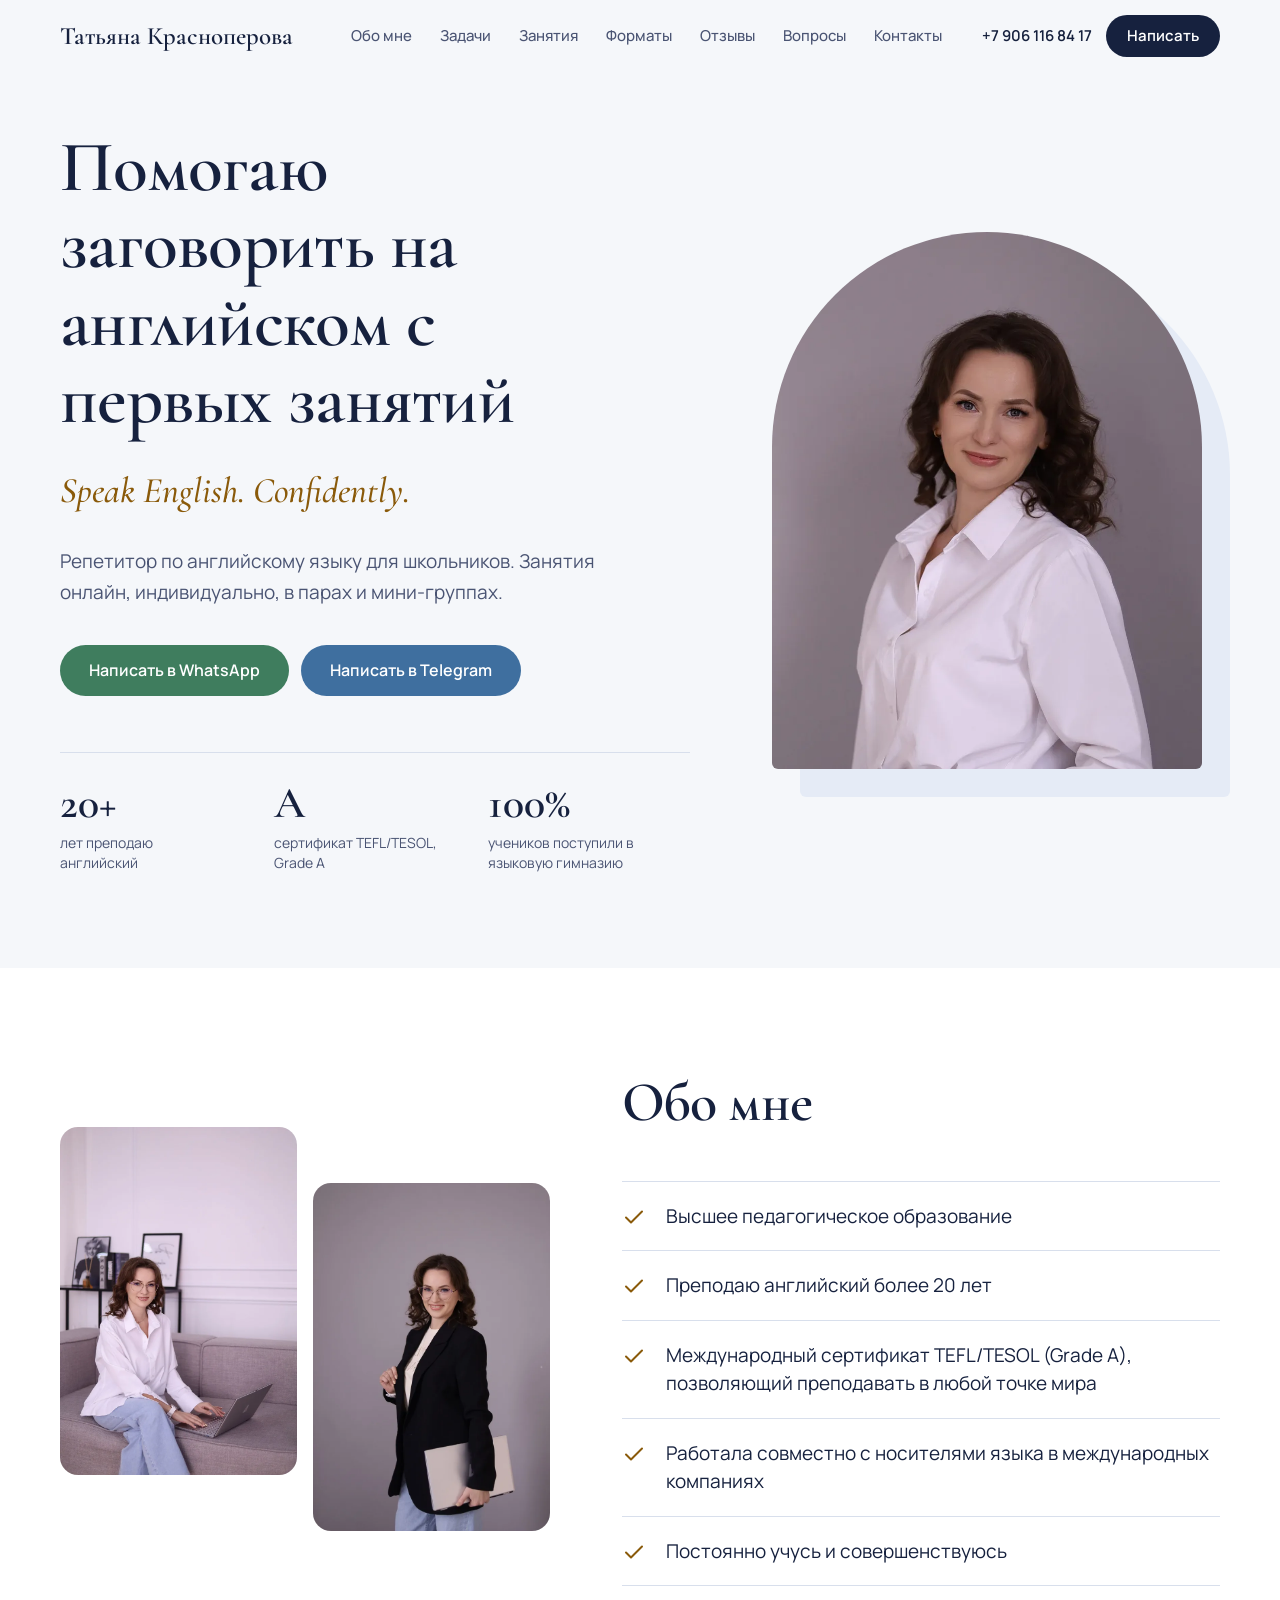
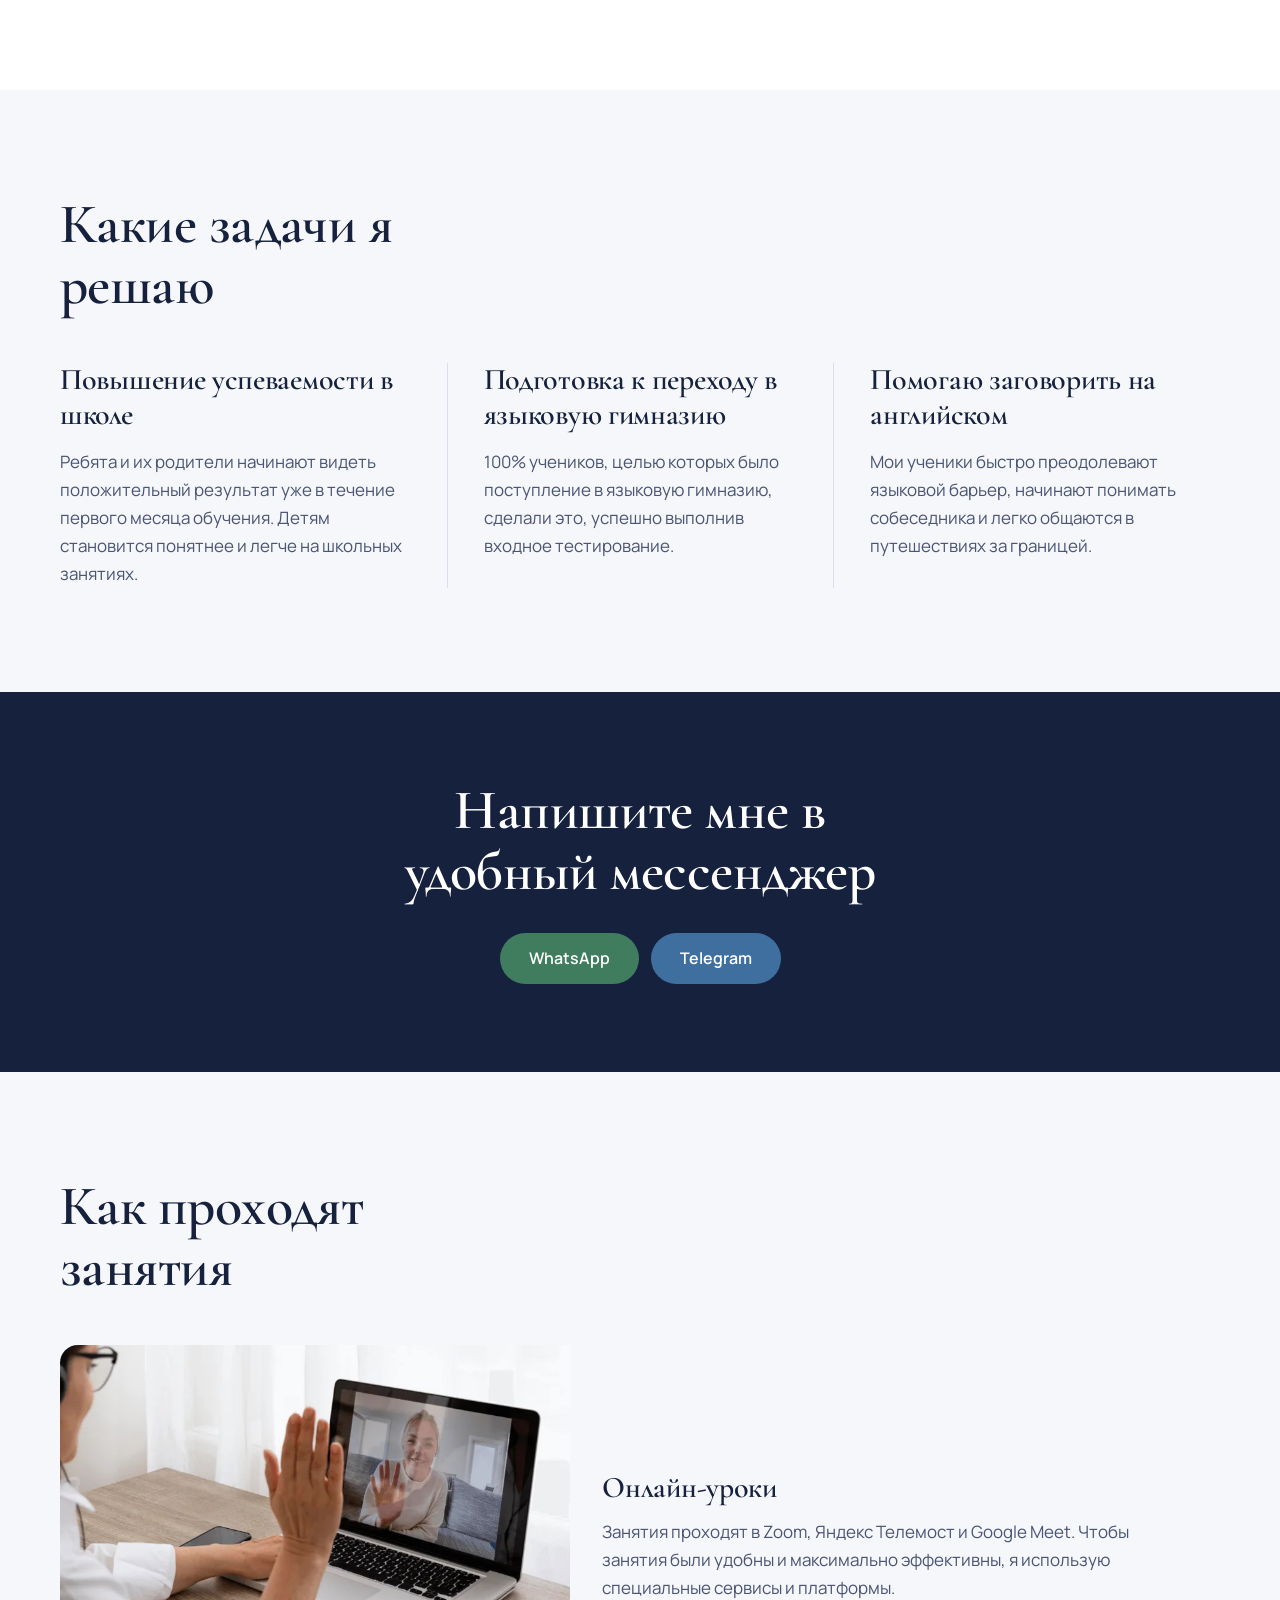
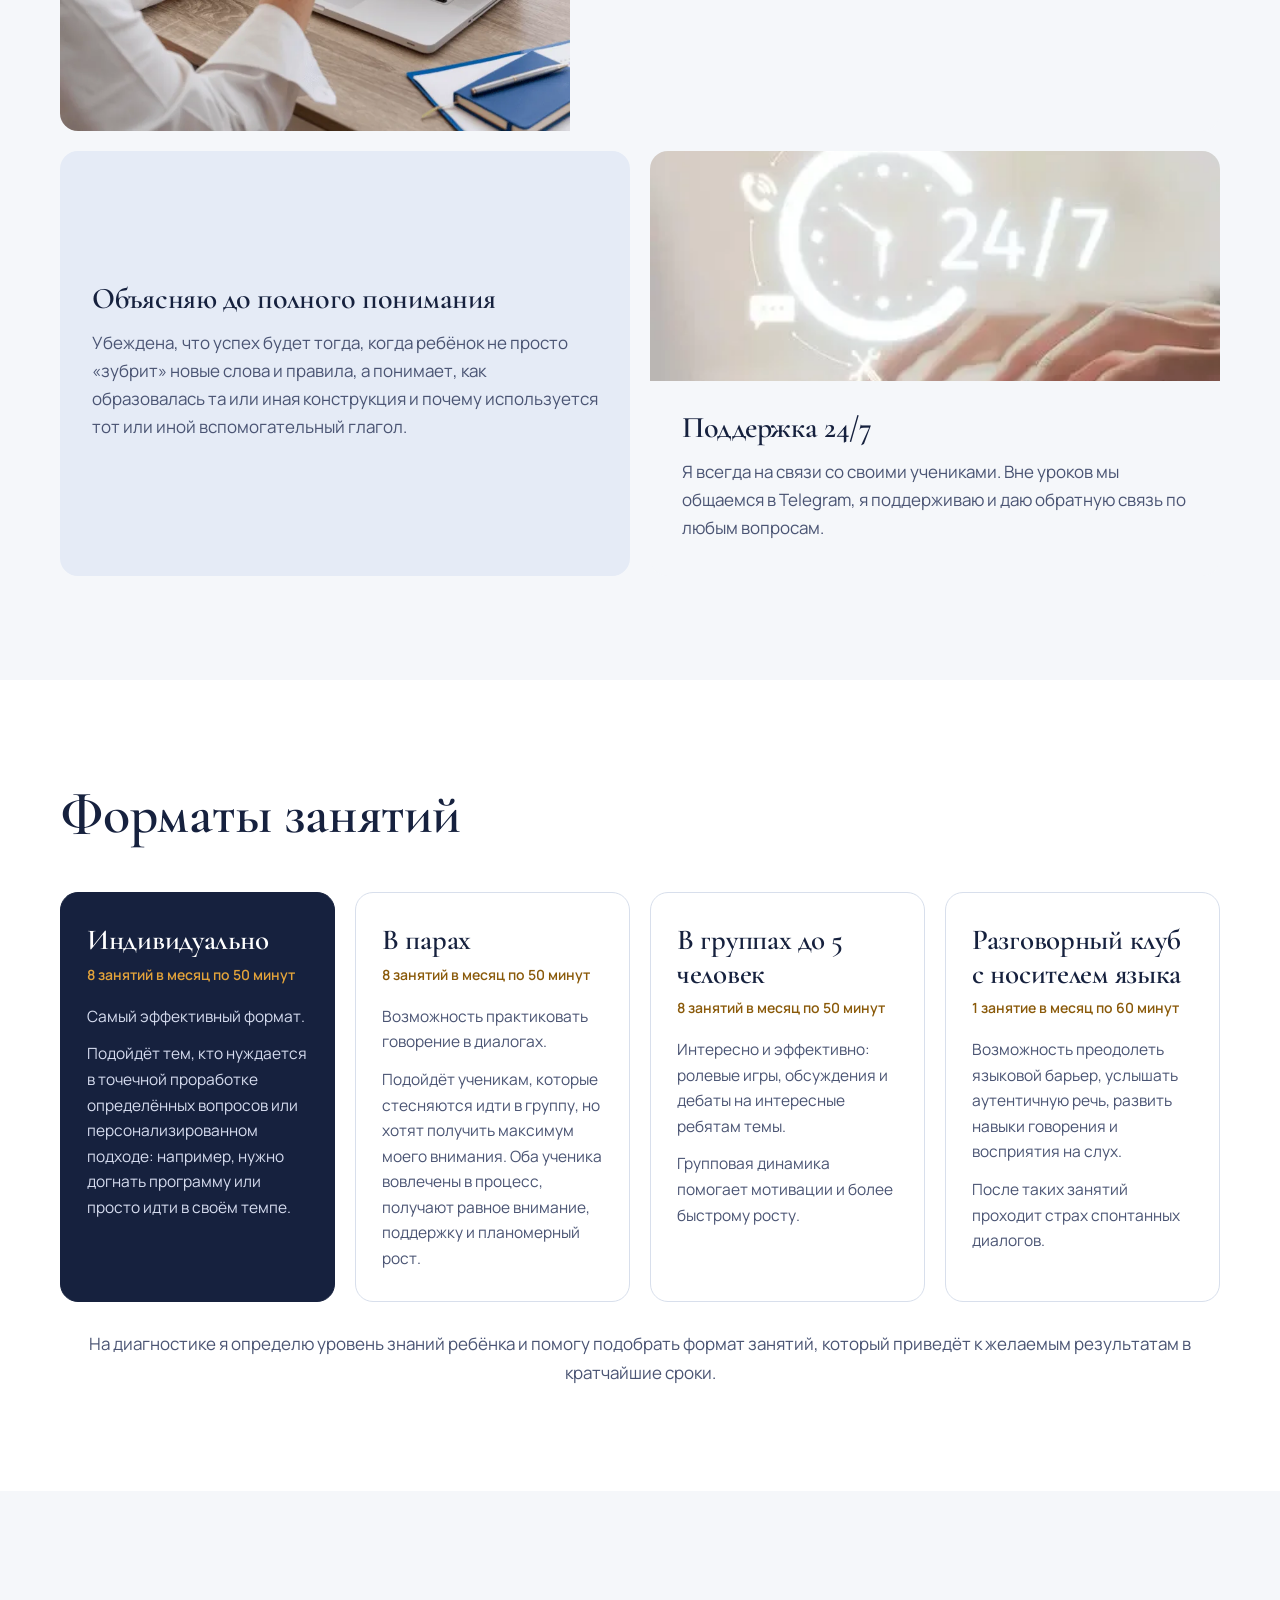
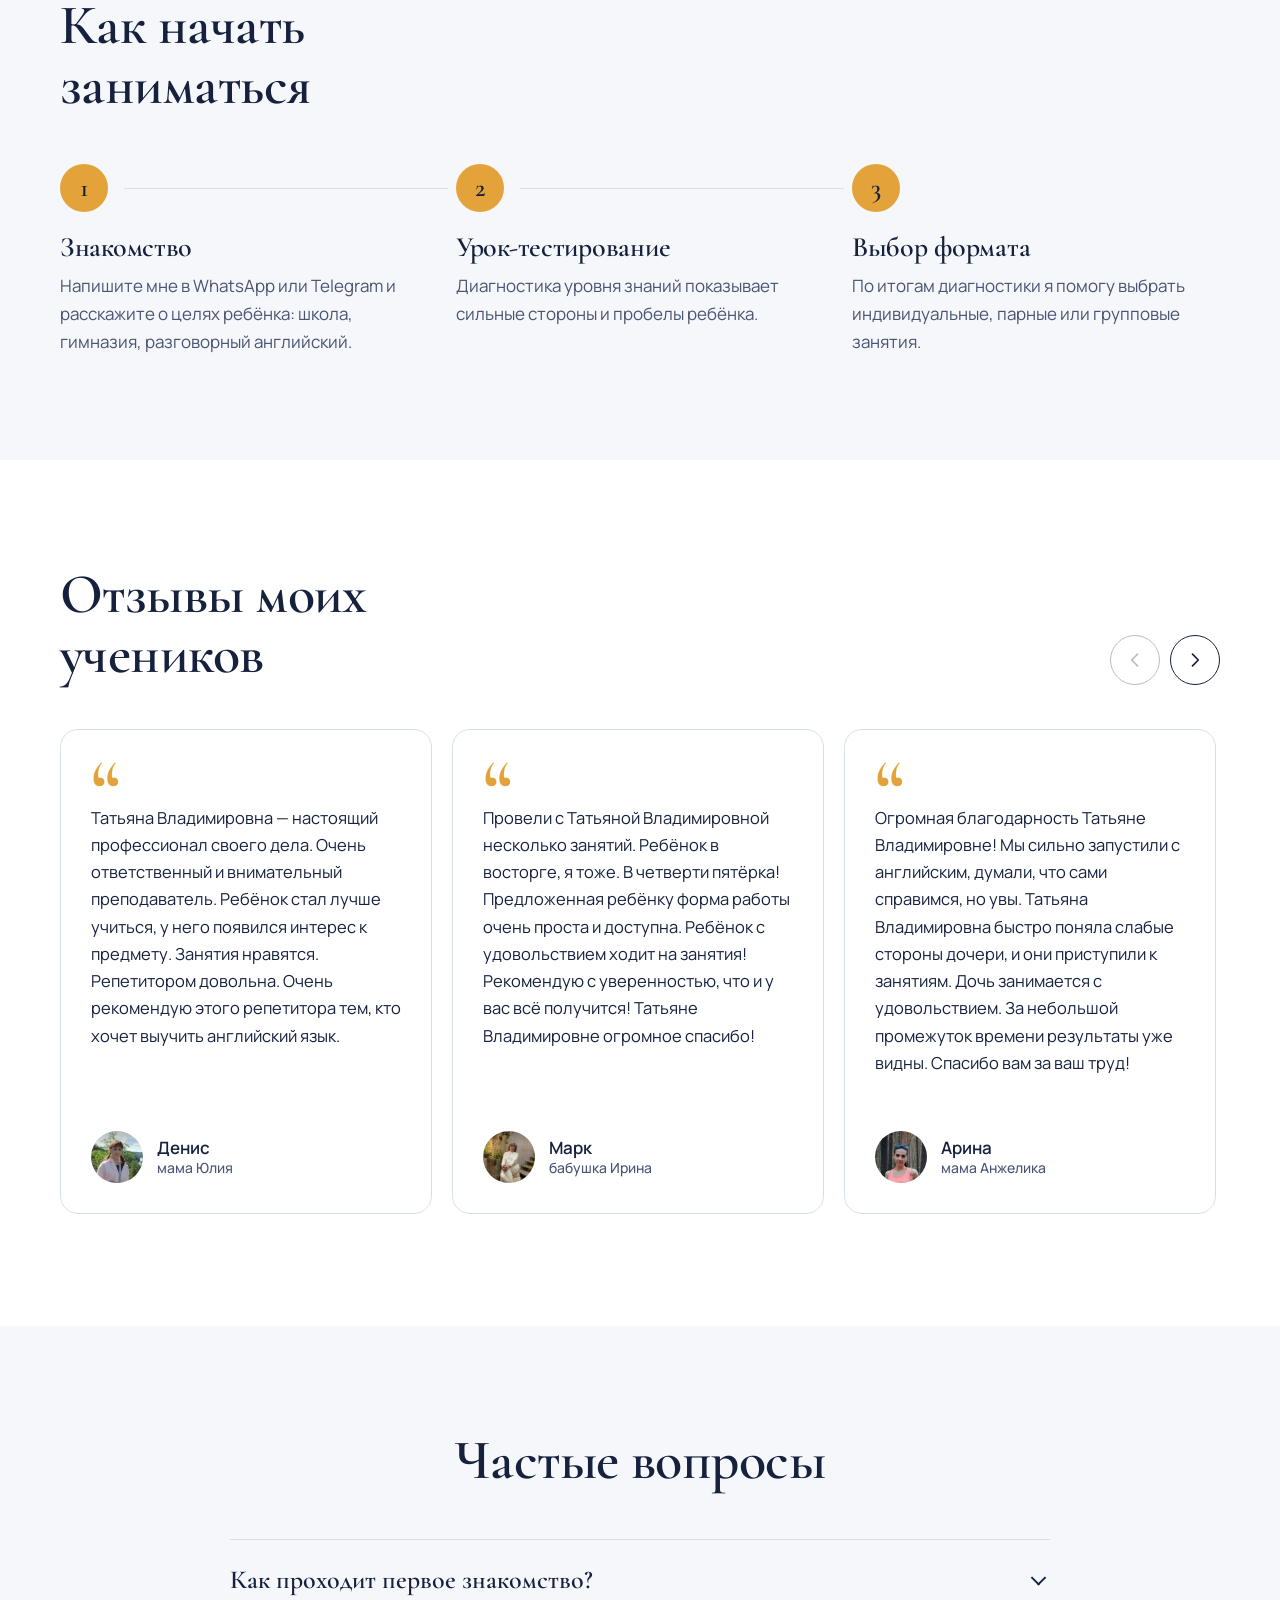
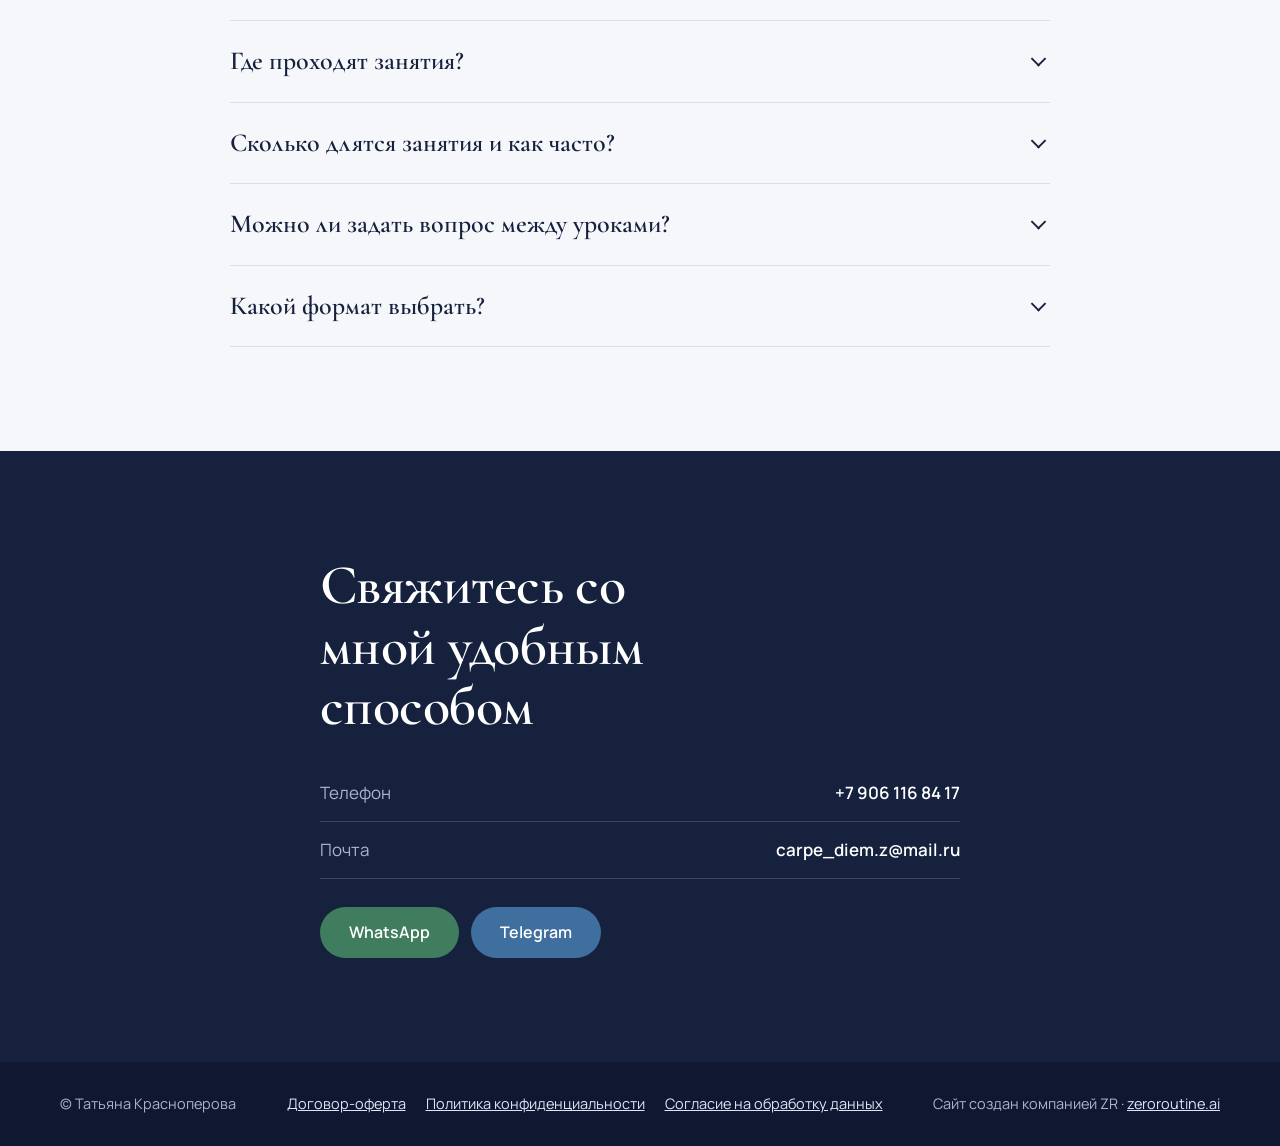
==== commit 7a86ca8b: "Рестайлинг: чистая вёрстка без Tilda, меню разделов, отзыв, футер ZR, ссылки на WhatsApp/Telegram Co" ====
--- a/index.html
+++ b/index.html
@@ -1,351 +1,278 @@
-<!DOCTYPE html> <html lang="ru"> <head> <meta charset="utf-8" /> <meta http-equiv="Content-Type" content="text/html; charset=utf-8" /> <meta name="viewport" content="width=device-width, initial-scale=1.0" /> <!--metatextblock--> <title>Татьяна Красноперова</title> <meta name="description" content="Репетитор по английскому языку" />  <meta property="og:title" content="Татьяна Красноперова" /> <meta property="og:description" content="Репетитор по английскому языку" /> <meta property="og:type" content="website" />   <!--/metatextblock--> <meta name="format-detection" content="telephone=no" /> <meta http-equiv="x-dns-prefetch-control" content="on">   <link rel="shortcut icon" href="assets/img/tildafavicon.ico" type="image/x-icon" /> <!-- Assets -->  <link rel="stylesheet" href="assets/css/tilda-grid-3.0.min.css" type="text/css" media="all" onerror="this.loaderr='y';"/> <link rel="stylesheet" href="assets/project/tilda-blocks-page62051309.min.css" type="text/css" media="all" onerror="this.loaderr='y';" />  <link href="assets/css/google-fonts.css" rel="stylesheet"> <link rel="stylesheet" href="assets/css/tilda-animation-2.0.min.css" type="text/css" media="all" onerror="this.loaderr='y';" /> <link rel="stylesheet" href="assets/css/tilda-cards-1.0.min.css" type="text/css" media="all" onerror="this.loaderr='y';" /> <link rel="stylesheet" href="assets/css/tilda-slds-1.4.min.css" type="text/css" media="print" onload="this.media='all';" onerror="this.loaderr='y';" /> <noscript><link rel="stylesheet" href="assets/css/tilda-slds-1.4.min.css" type="text/css" media="all" /></noscript> <link rel="stylesheet" href="assets/css/tilda-popup-1.1.min.css" type="text/css" media="print" onload="this.media='all';" onerror="this.loaderr='y';" /> <noscript><link rel="stylesheet" href="assets/css/tilda-popup-1.1.min.css" type="text/css" media="all" /></noscript> <link rel="stylesheet" href="assets/css/tilda-forms-1.0.min.css" type="text/css" media="all" onerror="this.loaderr='y';" /> <script nomodule src="assets/js/tilda-polyfill-1.0.min.js" charset="utf-8"></script> <script type="text/javascript">function t_onReady(func) {if(document.readyState!='loading') {func();} else {document.addEventListener('DOMContentLoaded',func);}}
-function t_onFuncLoad(funcName,okFunc,time) {if(typeof window[funcName]==='function') {okFunc();} else {setTimeout(function() {t_onFuncLoad(funcName,okFunc,time);},(time||100));}}function t_throttle(fn,threshhold,scope) {return function() {fn.apply(scope||this,arguments);};}function t396_initialScale(t){var e=document.getElementById("rec"+t);if(e){var i=e.querySelector(".t396__artboard");if(i){window.tn_scale_initial_window_width||(window.tn_scale_initial_window_width=document.documentElement.clientWidth);var a=window.tn_scale_initial_window_width,r=[],n,l=i.getAttribute("data-artboard-screens");if(l){l=l.split(",");for(var o=0;o<l.length;o++)r[o]=parseInt(l[o],10)}else r=[320,480,640,960,1200];for(var o=0;o<r.length;o++){var d=r[o];a>=d&&(n=d)}var _="edit"===window.allrecords.getAttribute("data-tilda-mode"),c="center"===t396_getFieldValue(i,"valign",n,r),s="grid"===t396_getFieldValue(i,"upscale",n,r),w=t396_getFieldValue(i,"height_vh",n,r),g=t396_getFieldValue(i,"height",n,r),u=!!window.opr&&!!window.opr.addons||!!window.opera||-1!==navigator.userAgent.indexOf(" OPR/");if(!_&&c&&!s&&!w&&g&&!u){var h=parseFloat((a/n).toFixed(3)),f=[i,i.querySelector(".t396__carrier"),i.querySelector(".t396__filter")],v=Math.floor(parseInt(g,10)*h)+"px",p;i.style.setProperty("--initial-scale-height",v);for(var o=0;o<f.length;o++)f[o].style.setProperty("height","var(--initial-scale-height)");t396_scaleInitial__getElementsToScale(i).forEach((function(t){t.style.zoom=h}))}}}}function t396_scaleInitial__getElementsToScale(t){return t?Array.prototype.slice.call(t.children).filter((function(t){return t&&(t.classList.contains("t396__elem")||t.classList.contains("t396__group"))})):[]}function t396_getFieldValue(t,e,i,a){var r,n=a[a.length-1];if(!(r=i===n?t.getAttribute("data-artboard-"+e):t.getAttribute("data-artboard-"+e+"-res-"+i)))for(var l=0;l<a.length;l++){var o=a[l];if(!(o<=i)&&(r=o===n?t.getAttribute("data-artboard-"+e):t.getAttribute("data-artboard-"+e+"-res-"+o)))break}return r}window.TN_SCALE_INITIAL_VER="1.0",window.tn_scale_initial_window_width=null;</script> <script src="assets/js/tilda-scripts-3.0.min.js" charset="utf-8" defer onerror="this.loaderr='y';"></script> <script src="assets/project/tilda-blocks-page62051309.min.js" charset="utf-8" async onerror="this.loaderr='y';"></script> <script src="assets/js/tilda-lazyload-1.0.min.js" charset="utf-8" async onerror="this.loaderr='y';"></script> <script src="assets/js/tilda-animation-2.0.min.js" charset="utf-8" async onerror="this.loaderr='y';"></script> <script src="assets/js/tilda-menu-1.0.min.js" charset="utf-8" async onerror="this.loaderr='y';"></script> <script src="assets/js/tilda-zero-1.1.min.js" charset="utf-8" async onerror="this.loaderr='y';"></script> <script src="assets/js/tilda-cards-1.0.min.js" charset="utf-8" async onerror="this.loaderr='y';"></script> <script src="assets/js/tilda-paint-icons.min.js" charset="utf-8" async onerror="this.loaderr='y';"></script> <script src="assets/js/tilda-slds-1.4.min.js" charset="utf-8" async onerror="this.loaderr='y';"></script> <script src="assets/js/hammer.min.js" charset="utf-8" async onerror="this.loaderr='y';"></script> <script src="assets/js/tilda-text-clamp.min.js" charset="utf-8" async onerror="this.loaderr='y';"></script> <script src="assets/js/tilda-popup-1.0.min.js" charset="utf-8" async onerror="this.loaderr='y';"></script>  <script src="assets/js/tilda-zero-scale-1.0.min.js" charset="utf-8" async onerror="this.loaderr='y';"></script> <script src="assets/js/tilda-zero-fixed-1.0.min.js" charset="utf-8" async onerror="this.loaderr='y';"></script> <script src="assets/js/tilda-skiplink-1.0.min.js" charset="utf-8" async onerror="this.loaderr='y';"></script> <script src="assets/js/tilda-events-1.0.min.js" charset="utf-8" async onerror="this.loaderr='y';"></script> <script type="text/javascript">window.dataLayer=window.dataLayer||[];</script> <script type="text/javascript">(function() {if((/bot|google|yandex|baidu|bing|msn|duckduckbot|teoma|slurp|crawler|spider|robot|crawling|facebook/i.test(navigator.userAgent))===false&&typeof(sessionStorage)!='undefined'&&sessionStorage.getItem('visited')!=='y'&&document.visibilityState){var style=document.createElement('style');style.type='text/css';style.innerHTML='@media screen and (min-width: 980px) {.t-records {opacity: 0;}.t-records_animated {-webkit-transition: opacity ease-in-out .2s;-moz-transition: opacity ease-in-out .2s;-o-transition: opacity ease-in-out .2s;transition: opacity ease-in-out .2s;}.t-records.t-records_visible {opacity: 1;}}';document.getElementsByTagName('head')[0].appendChild(style);function t_setvisRecs(){var alr=document.querySelectorAll('.t-records');Array.prototype.forEach.call(alr,function(el) {el.classList.add("t-records_animated");});setTimeout(function() {Array.prototype.forEach.call(alr,function(el) {el.classList.add("t-records_visible");});sessionStorage.setItem("visited","y");},400);}
-document.addEventListener('DOMContentLoaded',t_setvisRecs);}})();</script><link rel="stylesheet" href="assets/css/site-custom.css"></head> <body class="t-body" style="margin:0;"> <!--allrecords--> <div id="allrecords" class="t-records" data-hook="blocks-collection-content-node" data-tilda-project-id="11970899" data-tilda-page-id="62051309" data-tilda-formskey="35081d5591b3920c5632525311970899" data-tilda-cookie="no" data-tilda-lazy="yes" data-tilda-root-zone="com" data-tilda-project-country="RU"> <div id="rec856649217" class="r t-rec t-screenmin-480px" style=" " data-record-type="821" data-screen-min="480px"> <!-- t821 --> <div id="nav856649217marker"></div> <div id="nav856649217" class="t821 t821__positionabsolute " style=" " data-bgcolor-hex="" data-bgcolor-rgba="" data-navmarker="nav856649217marker" data-appearoffset="" data-bgopacity-two="" data-menushadow="" data-menushadow-css="" data-bgopacity="1" data-menu="yes"> <div class="t821__maincontainer " style=""> <div class="t821__leftwrapper" style=""> <div class="t821__logo-wrapper t821__logo-wrapper_inlineblock"> <div class="t821__logo t-title" field="title">Татьяна Красноперова</div> </div> </div> <div class="t821__rightwrapper" style=""> <div class="t821__phone-container" style=""> <span class="t821__text t821__text-descr t-descr t-descr_xxs" field="descr">+7 906 116 84 17</span> </div> <div class="t821__btn-container"> <a
-class="t-btn t-btnflex t-btnflex_type_button t-btnflex_sm"
-href="#application"> <span class="t-btnflex__text">Записаться на консультацию</span> <style>#rec856649217 .t-btnflex.t-btnflex_type_button {color:#343434;border-style:solid !important;border-color:#343434 !important;--border-width:1px;border-radius:30px;box-shadow:none !important;transition-duration:0.3s;transition-property:background-color,color,border-color,box-shadow,opacity,transform;transition-timing-function:ease-in-out;}@media (hover:hover) {#rec856649217 .t-btnflex.t-btnflex_type_button:not(.t-animate_no-hover):hover {color:#000000 !important;border-color:#f2bb77 !important;background-color:#f2bb77 !important;}#rec856649217 .t-btnflex.t-btnflex_type_button:not(.t-animate_no-hover):focus-visible {color:#000000 !important;border-color:#f2bb77 !important;background-color:#f2bb77 !important;}}</style> </a> </div> </div> </div> </div> <style>@media screen and (max-width:640px){#rec856649217 .t821__logo-wrapper_inlineblock{margin-bottom:0px;}}</style> <script>t_onReady(function() {t_onFuncLoad('t821_init',function(){t821_init('856649217');});});</script> <style>#rec856649217 .t-menu__link-item{}@supports (overflow:-webkit-marquee) and (justify-content:inherit){#rec856649217 .t-menu__link-item,#rec856649217 .t-menu__link-item.t-active{opacity:1 !important;}}</style> <style> #rec856649217 .t821__logo{font-weight:500;font-family:'Manrope';}#rec856649217 .t821__text-descr{font-size:24px;font-weight:500;}#rec856649217 .t821__text-text{font-weight:600;}</style> </div> <div id="rec856649218" class="r t-rec" style=" " data-record-type="396"> <!-- T396 --> <style>#rec856649218 .t396__artboard {position:fixed;width:100%;left:0;top:0;transform:translateY(-100%);transition:transform 0.15s;z-index:990;}#rec856649218 .t396__artboard {height:85px;}#rec856649218 .t396__filter {height:85px;}#rec856649218 .t396__carrier{height:85px;background-position:center center;background-attachment:scroll;background-size:cover;background-repeat:no-repeat;}@media screen and (max-width:1199px) {#rec856649218 .t396__artboard,#rec856649218 .t396__filter,#rec856649218 .t396__carrier {}#rec856649218 .t396__filter {}#rec856649218 .t396__carrier {background-attachment:scroll;}}@media screen and (max-width:959px) {#rec856649218 .t396__artboard,#rec856649218 .t396__filter,#rec856649218 .t396__carrier {height:75px;}#rec856649218 .t396__filter {}#rec856649218 .t396__carrier {background-attachment:scroll;}}@media screen and (max-width:639px) {#rec856649218 .t396__artboard,#rec856649218 .t396__filter,#rec856649218 .t396__carrier {height:58px;}#rec856649218 .t396__filter {}#rec856649218 .t396__carrier {background-attachment:scroll;}}@media screen and (max-width:479px) {#rec856649218 .t396__artboard,#rec856649218 .t396__filter,#rec856649218 .t396__carrier {height:50px;}#rec856649218 .t396__artboard {background-color:#f8f7f2;}#rec856649218 .t396__filter {}#rec856649218 .t396__carrier {background-attachment:scroll;}}#rec856649218 .tn-elem[data-elem-id="1696240974333"]{z-index:3;top:0px;left:0px;width:100%;height:100%;-webkit-backdrop-filter:blur(20px);backdrop-filter:blur(20px);border-radius:0px 0px 0px 0px;}#rec856649218 .tn-elem[data-elem-id="1696240974333"] .tn-atom {border-radius:0px 0px 0px 0px;opacity:0.4;background-color:#f8f7f2;background-position:center center;border-color:transparent ;border-style:solid;}@media screen and (max-width:1199px) {#rec856649218 .tn-elem[data-elem-id="1696240974333"] {top:0px;left:0px;}}@media screen and (max-width:959px) {}@media screen and (max-width:639px) {}@media screen and (max-width:479px) {#rec856649218 .tn-elem[data-elem-id="1696240974333"] {top:-50px;}}#rec856649218 .tn-elem[data-elem-id="1682422775239"]{color:#000000;text-align:right;z-index:4;top:28px;left:calc(100% - 185px + -359px);width:185px;height:auto;}#rec856649218 .tn-elem[data-elem-id="1682422775239"] .tn-atom {vertical-align:middle;color:#000000;font-size:20px;font-family:'Manrope',Arial,sans-serif;line-height:1.5;font-weight:600;background-position:center center;border-color:transparent ;border-style:solid;}@media screen and (max-width:1199px) {#rec856649218 .tn-elem[data-elem-id="1682422775239"] {top:27px;left:calc(100% - 185px + -314px);width:202px;height:auto;}#rec856649218 .tn-elem[data-elem-id="1682422775239"] .tn-atom{font-size:21px;background-size:cover;}}@media screen and (max-width:959px) {#rec856649218 .tn-elem[data-elem-id="1682422775239"] {top:-156px;left:calc(100% - 185px + -230px);height:auto;}#rec856649218 .tn-elem[data-elem-id="1682422775239"] {text-align:left;}}@media screen and (max-width:639px) {#rec856649218 .tn-elem[data-elem-id="1682422775239"] {top:17px;left:calc(100% - 185px + -10px);width:188px;height:auto;}#rec856649218 .tn-elem[data-elem-id="1682422775239"] {text-align:center;}#rec856649218 .tn-elem[data-elem-id="1682422775239"] .tn-atom{font-size:16px;background-size:cover;}}@media screen and (max-width:479px) {#rec856649218 .tn-elem[data-elem-id="1682422775239"] {top:-263px;left:calc(100% - 185px + 81px);width:158px;height:auto;}}#rec856649218 .tn-elem[data-elem-id="1682422534256"]{color:#000000;z-index:5;top:29px;left:40px;width:328px;height:auto;}#rec856649218 .tn-elem[data-elem-id="1682422534256"] .tn-atom {vertical-align:middle;color:#000000;font-size:24px;font-family:'Manrope',Arial,sans-serif;line-height:1.15;font-weight:600;background-position:center center;border-color:transparent ;border-style:solid;}@media screen and (max-width:1199px) {#rec856649218 .tn-elem[data-elem-id="1682422534256"] {top:29px;left:20px;height:auto;}}@media screen and (max-width:959px) {#rec856649218 .tn-elem[data-elem-id="1682422534256"] {top:24px;left:10px;width:250px;height:auto;}#rec856649218 .tn-elem[data-elem-id="1682422534256"] {text-align:left;}#rec856649218 .tn-elem[data-elem-id="1682422534256"] .tn-atom{font-size:21px;background-size:cover;}}@media screen and (max-width:639px) {#rec856649218 .tn-elem[data-elem-id="1682422534256"] {top:15px;left:10px;height:auto;}#rec856649218 .tn-elem[data-elem-id="1682422534256"] {text-align:left;}#rec856649218 .tn-elem[data-elem-id="1682422534256"] .tn-atom{font-size:22px;background-size:cover;}}@media screen and (max-width:479px) {#rec856649218 .tn-elem[data-elem-id="1682422534256"] {top:1px;left:2px;width:229px;height:auto;}#rec856649218 .tn-elem[data-elem-id="1682422534256"] .tn-atom{font-size:18px;background-size:cover;}}#rec856649218 .tn-elem[data-elem-id="1682424293730"]{color:#ffffff;text-align:center;z-index:6;top:21px;left:calc(100% - 280px + -40px);width:280px;height:45px;}#rec856649218 .tn-elem[data-elem-id="1682424293730"] .tn-atom{color:#ffffff;font-size:14px;font-family:'Manrope',Arial,sans-serif;line-height:1.2;font-weight:600;border-radius:30px 30px 30px 30px;background-color:#343434;background-position:center center;border-color:transparent ;border-style:solid;transition:background-color 0.3s ease-in-out,color 0.3s ease-in-out,border-color 0.3s ease-in-out;}@media (hover),(min-width:0\0) {#rec856649218 .tn-elem[data-elem-id="1682424293730"] .tn-atom:hover {background-color:#f2bb77;background-image:none;}#rec856649218 .tn-elem[data-elem-id="1682424293730"] .tn-atom:hover {color:#343434;}}@media screen and (max-width:1199px) {#rec856649218 .tn-elem[data-elem-id="1682424293730"] {top:21px;left:calc(100% - 280px + -20px);}}@media screen and (max-width:959px) {#rec856649218 .tn-elem[data-elem-id="1682424293730"] {top:16px;left:calc(100% - 280px + -10px);}}@media screen and (max-width:639px) {#rec856649218 .tn-elem[data-elem-id="1682424293730"] {top:-272px;left:calc(100% - 280px + 1px);}}@media screen and (max-width:479px) {#rec856649218 .tn-elem[data-elem-id="1682424293730"] {top:-407px;left:calc(100% - 280px + -18px);}}#rec856649218 .tn-elem[data-elem-id="1696584890177"]{z-index:7;top:-334px;left:calc(50% - 600px + 120px);width:50px;height:auto;}#rec856649218 .tn-elem[data-elem-id="1696584890177"] .tn-atom {border-radius:0px 0px 0px 0px;background-position:center center;border-color:transparent ;border-style:solid;}#rec856649218 .tn-elem[data-elem-id="1696584890177"] .tn-atom__img {border-radius:0px 0px 0px 0px;}@media screen and (max-width:1199px) {#rec856649218 .tn-elem[data-elem-id="1696584890177"] {height:auto;}}@media screen and (max-width:959px) {#rec856649218 .tn-elem[data-elem-id="1696584890177"] {height:auto;}}@media screen and (max-width:639px) {#rec856649218 .tn-elem[data-elem-id="1696584890177"] {height:auto;}}@media screen and (max-width:479px) {#rec856649218 .tn-elem[data-elem-id="1696584890177"] {top:0px;left:calc(50% - 160px + -5px);width:30px;height:auto;border-radius:4px;}#rec856649218 .tn-elem[data-elem-id="1696584890177"] .tn-atom {background-size:cover;border-radius:4px;}#rec856649218 .tn-elem[data-elem-id="1696584890177"] .tn-atom__img {border-radius:4px;}}</style> <div class='t396'> <div class="t396__artboard" data-artboard-recid="856649218" data-artboard-screens="320,480,640,960,1200" data-artboard-height="85" data-artboard-valign="center" data-artboard-upscale="grid" data-artboard-pos="fixed" data-artboard-fixed-trigger="800" data-artboard-appear-anim="fixslide" data-artboard-fixed-need-js="y" data-artboard-height-res-320="50" data-artboard-height-res-480="58" data-artboard-height-res-640="75"> <div class="t396__carrier" data-artboard-recid="856649218"></div> <div class="t396__filter" data-artboard-recid="856649218"></div> <div class='t396__elem tn-elem tn-elem__8566492181696240974333' data-elem-id='1696240974333' data-elem-type='shape' data-field-top-value="0" data-field-left-value="0" data-field-height-value="100" data-field-width-value="100" data-field-axisy-value="top" data-field-axisx-value="left" data-field-container-value="window" data-field-topunits-value="px" data-field-leftunits-value="px" data-field-heightunits-value="%" data-field-widthunits-value="%" data-field-top-res-320-value="-50" data-field-top-res-960-value="0" data-field-left-res-960-value="0"> <div class='tn-atom'> </div> </div> <div class='t396__elem tn-elem tn-elem__8566492181682422775239' data-elem-id='1682422775239' data-elem-type='text' data-field-top-value="28" data-field-left-value="-359" data-field-height-value="30" data-field-width-value="185" data-field-axisy-value="top" data-field-axisx-value="right" data-field-container-value="window" data-field-topunits-value="px" data-field-leftunits-value="px" data-field-heightunits-value="px" data-field-widthunits-value="px" data-field-textfit-value="autoheight" data-field-fontsize-value="20" data-field-top-res-320-value="-263" data-field-left-res-320-value="81" data-field-width-res-320-value="158" data-field-axisx-res-320-value="center" data-field-container-res-320-value="grid" data-field-top-res-480-value="17" data-field-left-res-480-value="-10" data-field-width-res-480-value="188" data-field-fontsize-res-480-value="16" data-field-top-res-640-value="-156" data-field-left-res-640-value="-230" data-field-axisx-res-640-value="right" data-field-container-res-640-value="grid" data-field-top-res-960-value="27" data-field-left-res-960-value="-314" data-field-width-res-960-value="202" data-field-fontsize-res-960-value="21"> <div class='tn-atom'field='tn_text_1682422775239'>+7 906 116 84 17</div> </div> <div class='t396__elem tn-elem tn-elem__8566492181682422534256' data-elem-id='1682422534256' data-elem-type='text' data-field-top-value="29" data-field-left-value="40" data-field-height-value="28" data-field-width-value="328" data-field-axisy-value="top" data-field-axisx-value="left" data-field-container-value="window" data-field-topunits-value="px" data-field-leftunits-value="px" data-field-heightunits-value="px" data-field-widthunits-value="px" data-field-textfit-value="autoheight" data-field-fontsize-value="24" data-field-top-res-320-value="1" data-field-left-res-320-value="2" data-field-width-res-320-value="229" data-field-axisy-res-320-value="center" data-field-axisx-res-320-value="left" data-field-container-res-320-value="window" data-field-leftunits-res-320-value="%" data-field-fontsize-res-320-value="18" data-field-top-res-480-value="15" data-field-left-res-480-value="10" data-field-fontsize-res-480-value="22" data-field-top-res-640-value="24" data-field-left-res-640-value="10" data-field-width-res-640-value="250" data-field-axisx-res-640-value="left" data-field-container-res-640-value="window" data-field-fontsize-res-640-value="21" data-field-top-res-960-value="29" data-field-left-res-960-value="20"> <div class='tn-atom'field='tn_text_1682422534256'>Татьяна Красноперова</div> </div> <div class='t396__elem tn-elem tn-elem__8566492181682424293730' data-elem-id='1682424293730' data-elem-type='button' data-field-top-value="21" data-field-left-value="-40" data-field-height-value="45" data-field-width-value="280" data-field-axisy-value="top" data-field-axisx-value="right" data-field-container-value="window" data-field-topunits-value="px" data-field-leftunits-value="px" data-field-heightunits-value="px" data-field-widthunits-value="px" data-field-fontsize-value="14" data-field-top-res-320-value="-407" data-field-left-res-320-value="-18" data-field-top-res-480-value="-272" data-field-left-res-480-value="1" data-field-top-res-640-value="16" data-field-left-res-640-value="-10" data-field-axisx-res-640-value="right" data-field-container-res-640-value="window" data-field-top-res-960-value="21" data-field-left-res-960-value="-20"> <a class='tn-atom' href="#application">Записаться на консультацию</a> </div> <div class='t396__elem tn-elem tn-elem__8566492181696584890177' data-elem-id='1696584890177' data-elem-type='image' data-field-top-value="-334" data-field-left-value="120" data-field-height-value="50" data-field-width-value="50" data-field-axisy-value="top" data-field-axisx-value="left" data-field-container-value="grid" data-field-topunits-value="px" data-field-leftunits-value="px" data-field-heightunits-value="px" data-field-widthunits-value="px" data-field-filewidth-value="100" data-field-fileheight-value="100" data-field-heightmode-value="hug" data-field-top-res-320-value="0" data-field-left-res-320-value="-5" data-field-width-res-320-value="30" data-field-axisy-res-320-value="center" data-field-axisx-res-320-value="right" data-field-container-res-320-value="window" data-field-leftunits-res-320-value="%"> <a class='tn-atom' href="#application"> <img class='tn-atom__img t-img' data-original='assets/images/static__tild6134-6662-4234-b765-363638666437__tel.svg'
-src='assets/images/static__tild6134-6662-4234-b765-363638666437__tel.svg'
-alt='' imgfield='tn_img_1696584890177'
-/> </a> </div> </div> </div> <script>t_onReady(function() {t_onFuncLoad('t396_init',function() {t396_init('856649218');});});</script> <!-- /T396 --> </div> <div id="rec856649221" class="r t-rec t-screenmax-480px" style=" " data-record-type="396" data-screen-max="480px"> <!-- T396 --> <style>#rec856649221 .t396__artboard {height:85px;background-color:#f8f7f2;}#rec856649221 .t396__filter {height:85px;}#rec856649221 .t396__carrier{height:85px;background-position:center center;background-attachment:scroll;background-size:cover;background-repeat:no-repeat;}@media screen and (max-width:1199px) {#rec856649221 .t396__artboard,#rec856649221 .t396__filter,#rec856649221 .t396__carrier {}#rec856649221 .t396__filter {}#rec856649221 .t396__carrier {background-attachment:scroll;}}@media screen and (max-width:959px) {#rec856649221 .t396__artboard,#rec856649221 .t396__filter,#rec856649221 .t396__carrier {height:75px;}#rec856649221 .t396__filter {}#rec856649221 .t396__carrier {background-attachment:scroll;}}@media screen and (max-width:639px) {#rec856649221 .t396__artboard,#rec856649221 .t396__filter,#rec856649221 .t396__carrier {height:58px;}#rec856649221 .t396__filter {}#rec856649221 .t396__carrier {background-attachment:scroll;}}@media screen and (max-width:479px) {#rec856649221 .t396__artboard,#rec856649221 .t396__filter,#rec856649221 .t396__carrier {height:50px;}#rec856649221 .t396__filter {}#rec856649221 .t396__carrier {background-attachment:scroll;}}#rec856649221 .tn-elem[data-elem-id="1682422775239"]{color:#000000;text-align:right;z-index:3;top:28px;left:calc(100% - 185px + -359px);width:185px;height:auto;}#rec856649221 .tn-elem[data-elem-id="1682422775239"] .tn-atom {vertical-align:middle;color:#000000;font-size:20px;font-family:'Manrope',Arial,sans-serif;line-height:1.5;font-weight:600;background-position:center center;border-color:transparent ;border-style:solid;}@media screen and (max-width:1199px) {#rec856649221 .tn-elem[data-elem-id="1682422775239"] {top:27px;left:calc(100% - 185px + -314px);width:202px;height:auto;}#rec856649221 .tn-elem[data-elem-id="1682422775239"] .tn-atom{font-size:21px;background-size:cover;}}@media screen and (max-width:959px) {#rec856649221 .tn-elem[data-elem-id="1682422775239"] {top:-156px;left:calc(100% - 185px + -230px);height:auto;}#rec856649221 .tn-elem[data-elem-id="1682422775239"] {text-align:left;}}@media screen and (max-width:639px) {#rec856649221 .tn-elem[data-elem-id="1682422775239"] {top:17px;left:calc(100% - 185px + -10px);width:188px;height:auto;}#rec856649221 .tn-elem[data-elem-id="1682422775239"] {text-align:center;}#rec856649221 .tn-elem[data-elem-id="1682422775239"] .tn-atom{font-size:16px;background-size:cover;}}@media screen and (max-width:479px) {#rec856649221 .tn-elem[data-elem-id="1682422775239"] {top:-263px;left:calc(100% - 185px + 81px);width:158px;height:auto;}}#rec856649221 .tn-elem[data-elem-id="1682422534256"]{color:#000000;z-index:4;top:29px;left:40px;width:328px;height:auto;}#rec856649221 .tn-elem[data-elem-id="1682422534256"] .tn-atom {vertical-align:middle;color:#000000;font-size:24px;font-family:'Manrope',Arial,sans-serif;line-height:1.15;font-weight:600;background-position:center center;border-color:transparent ;border-style:solid;}@media screen and (max-width:1199px) {#rec856649221 .tn-elem[data-elem-id="1682422534256"] {top:29px;left:20px;width:328px;height:auto;}}@media screen and (max-width:959px) {#rec856649221 .tn-elem[data-elem-id="1682422534256"] {top:23px;left:10px;width:316px;height:auto;}#rec856649221 .tn-elem[data-elem-id="1682422534256"] {text-align:left;}#rec856649221 .tn-elem[data-elem-id="1682422534256"] .tn-atom{font-size:23px;background-size:cover;}}@media screen and (max-width:639px) {#rec856649221 .tn-elem[data-elem-id="1682422534256"] {top:15px;left:5px;width:272px;height:auto;}#rec856649221 .tn-elem[data-elem-id="1682422534256"] {text-align:left;}#rec856649221 .tn-elem[data-elem-id="1682422534256"] .tn-atom{font-size:20px;background-size:cover;}}@media screen and (max-width:479px) {#rec856649221 .tn-elem[data-elem-id="1682422534256"] {top:-1px;left:2px;width:251px;height:auto;}#rec856649221 .tn-elem[data-elem-id="1682422534256"] .tn-atom{font-size:18px;background-size:cover;}}#rec856649221 .tn-elem[data-elem-id="1682424293730"]{color:#ffffff;text-align:center;z-index:5;top:21px;left:calc(100% - 280px + -40px);width:280px;height:45px;}#rec856649221 .tn-elem[data-elem-id="1682424293730"] .tn-atom{color:#ffffff;font-size:14px;font-family:'Manrope',Arial,sans-serif;line-height:1.2;font-weight:600;border-radius:30px 30px 30px 30px;background-color:#343434;background-position:center center;border-color:transparent ;border-style:solid;transition:background-color 0.3s ease-in-out,color 0.3s ease-in-out,border-color 0.3s ease-in-out;}@media (hover),(min-width:0\0) {#rec856649221 .tn-elem[data-elem-id="1682424293730"] .tn-atom:hover {background-color:#f2bb77;background-image:none;}#rec856649221 .tn-elem[data-elem-id="1682424293730"] .tn-atom:hover {color:#343434;}}@media screen and (max-width:1199px) {#rec856649221 .tn-elem[data-elem-id="1682424293730"] {top:21px;left:calc(100% - 280px + -20px);}}@media screen and (max-width:959px) {#rec856649221 .tn-elem[data-elem-id="1682424293730"] {top:16px;left:calc(100% - 280px + -10px);}}@media screen and (max-width:639px) {#rec856649221 .tn-elem[data-elem-id="1682424293730"] {top:-272px;left:calc(100% - 280px + 1px);}}@media screen and (max-width:479px) {#rec856649221 .tn-elem[data-elem-id="1682424293730"] {top:-407px;left:calc(100% - 280px + -18px);}}#rec856649221 .tn-elem[data-elem-id="1696584890177"]{z-index:6;top:-334px;left:calc(50% - 600px + 120px);width:50px;height:auto;}#rec856649221 .tn-elem[data-elem-id="1696584890177"] .tn-atom {border-radius:0px 0px 0px 0px;background-position:center center;border-color:transparent ;border-style:solid;}#rec856649221 .tn-elem[data-elem-id="1696584890177"] .tn-atom__img {border-radius:0px 0px 0px 0px;}@media screen and (max-width:1199px) {#rec856649221 .tn-elem[data-elem-id="1696584890177"] {height:auto;}}@media screen and (max-width:959px) {#rec856649221 .tn-elem[data-elem-id="1696584890177"] {height:auto;}}@media screen and (max-width:639px) {#rec856649221 .tn-elem[data-elem-id="1696584890177"] {height:auto;}}@media screen and (max-width:479px) {#rec856649221 .tn-elem[data-elem-id="1696584890177"] {top:0px;left:calc(50% - 160px + -5px);width:30px;height:auto;border-radius:4px;}#rec856649221 .tn-elem[data-elem-id="1696584890177"] .tn-atom {background-size:cover;border-radius:4px;}#rec856649221 .tn-elem[data-elem-id="1696584890177"] .tn-atom__img {border-radius:4px;}}</style> <div class='t396'> <div class="t396__artboard" data-artboard-recid="856649221" data-artboard-screens="320,480,640,960,1200" data-artboard-height="85" data-artboard-valign="center" data-artboard-upscale="grid" data-artboard-height-res-320="50" data-artboard-height-res-480="58" data-artboard-height-res-640="75"> <div class="t396__carrier" data-artboard-recid="856649221"></div> <div class="t396__filter" data-artboard-recid="856649221"></div> <div class='t396__elem tn-elem tn-elem__8566492211682422775239' data-elem-id='1682422775239' data-elem-type='text' data-field-top-value="28" data-field-left-value="-359" data-field-height-value="30" data-field-width-value="185" data-field-axisy-value="top" data-field-axisx-value="right" data-field-container-value="window" data-field-topunits-value="px" data-field-leftunits-value="px" data-field-heightunits-value="px" data-field-widthunits-value="px" data-field-textfit-value="autoheight" data-field-fontsize-value="20" data-field-top-res-320-value="-263" data-field-left-res-320-value="81" data-field-width-res-320-value="158" data-field-axisx-res-320-value="center" data-field-container-res-320-value="grid" data-field-top-res-480-value="17" data-field-left-res-480-value="-10" data-field-width-res-480-value="188" data-field-fontsize-res-480-value="16" data-field-top-res-640-value="-156" data-field-left-res-640-value="-230" data-field-axisx-res-640-value="right" data-field-container-res-640-value="grid" data-field-top-res-960-value="27" data-field-left-res-960-value="-314" data-field-width-res-960-value="202" data-field-fontsize-res-960-value="21"> <div class='tn-atom'field='tn_text_1682422775239'>+7 906 116 84 17</div> </div> <div class='t396__elem tn-elem tn-elem__8566492211682422534256' data-elem-id='1682422534256' data-elem-type='text' data-field-top-value="29" data-field-left-value="40" data-field-height-value="28" data-field-width-value="328" data-field-axisy-value="top" data-field-axisx-value="left" data-field-container-value="window" data-field-topunits-value="px" data-field-leftunits-value="px" data-field-heightunits-value="px" data-field-widthunits-value="px" data-field-textfit-value="autoheight" data-field-fontsize-value="24" data-field-top-res-320-value="-1" data-field-left-res-320-value="2" data-field-width-res-320-value="251" data-field-axisy-res-320-value="center" data-field-axisx-res-320-value="left" data-field-container-res-320-value="window" data-field-leftunits-res-320-value="%" data-field-fontsize-res-320-value="18" data-field-top-res-480-value="15" data-field-left-res-480-value="5" data-field-width-res-480-value="272" data-field-fontsize-res-480-value="20" data-field-top-res-640-value="23" data-field-left-res-640-value="10" data-field-height-res-640-value="26" data-field-width-res-640-value="316" data-field-axisx-res-640-value="left" data-field-container-res-640-value="window" data-field-fontsize-res-640-value="23" data-field-top-res-960-value="29" data-field-left-res-960-value="20" data-field-height-res-960-value="28" data-field-width-res-960-value="328"> <div class='tn-atom'field='tn_text_1682422534256'>Татьяна Красноперова</div> </div> <div class='t396__elem tn-elem tn-elem__8566492211682424293730' data-elem-id='1682424293730' data-elem-type='button' data-field-top-value="21" data-field-left-value="-40" data-field-height-value="45" data-field-width-value="280" data-field-axisy-value="top" data-field-axisx-value="right" data-field-container-value="window" data-field-topunits-value="px" data-field-leftunits-value="px" data-field-heightunits-value="px" data-field-widthunits-value="px" data-field-fontsize-value="14" data-field-top-res-320-value="-407" data-field-left-res-320-value="-18" data-field-top-res-480-value="-272" data-field-left-res-480-value="1" data-field-top-res-640-value="16" data-field-left-res-640-value="-10" data-field-axisx-res-640-value="right" data-field-container-res-640-value="window" data-field-top-res-960-value="21" data-field-left-res-960-value="-20"> <a class='tn-atom' href="#application">Записаться на консультацию</a> </div> <div class='t396__elem tn-elem tn-elem__8566492211696584890177' data-elem-id='1696584890177' data-elem-type='image' data-field-top-value="-334" data-field-left-value="120" data-field-height-value="50" data-field-width-value="50" data-field-axisy-value="top" data-field-axisx-value="left" data-field-container-value="grid" data-field-topunits-value="px" data-field-leftunits-value="px" data-field-heightunits-value="px" data-field-widthunits-value="px" data-field-filewidth-value="100" data-field-fileheight-value="100" data-field-heightmode-value="hug" data-field-top-res-320-value="0" data-field-left-res-320-value="-5" data-field-width-res-320-value="30" data-field-axisy-res-320-value="center" data-field-axisx-res-320-value="right" data-field-container-res-320-value="window" data-field-leftunits-res-320-value="%"> <a class='tn-atom' href="tel:+79061168417"> <img class='tn-atom__img t-img' data-original='assets/images/static__tild3734-3162-4838-b838-396666353462__2.svg'
-src='assets/images/static__tild3734-3162-4838-b838-396666353462__2.svg'
-alt='' imgfield='tn_img_1696584890177'
-/> </a> </div> </div> </div> <script>t_onReady(function() {t_onFuncLoad('t396_init',function() {t396_init('856649221');});});</script> <!-- /T396 --> </div> <div id="rec856649224" class="r t-rec" style=" " data-animationappear="off" data-record-type="396"> <!-- T396 --> <style>#rec856649224 .t396__artboard {min-height:900px;height:100vh;background-color:#f8f7f2;overflow:visible;}#rec856649224 .t396__filter {min-height:900px;height:100vh;}#rec856649224 .t396__carrier{min-height:900px;height:100vh;background-position:center center;background-attachment:scroll;background-size:cover;background-repeat:no-repeat;}@media screen and (max-width:1199px) {#rec856649224 .t396__artboard,#rec856649224 .t396__filter,#rec856649224 .t396__carrier {min-height:auto;height:900px;}#rec856649224 .t396__filter {}#rec856649224 .t396__carrier {background-attachment:scroll;}}@media screen and (max-width:959px) {#rec856649224 .t396__artboard,#rec856649224 .t396__filter,#rec856649224 .t396__carrier {}#rec856649224 .t396__filter {}#rec856649224 .t396__carrier {background-attachment:scroll;}}@media screen and (max-width:639px) {#rec856649224 .t396__artboard,#rec856649224 .t396__filter,#rec856649224 .t396__carrier {height:840px;}#rec856649224 .t396__filter {}#rec856649224 .t396__carrier {background-attachment:scroll;}}@media screen and (max-width:479px) {#rec856649224 .t396__artboard,#rec856649224 .t396__filter,#rec856649224 .t396__carrier {height:580px;}#rec856649224 .t396__filter {}#rec856649224 .t396__carrier {background-attachment:scroll;}}#rec856649224 .tn-elem[data-elem-id="1696216336353"]{z-index:4;top:calc(50vh - 450px + 311px);left:calc(50% - 600px + 1462px);width:305px;height:305px;pointer-events:none;}#rec856649224 .tn-elem[data-elem-id="1696216336353"] .tn-atom{border-width:1px;border-radius:0px 0px 0px 0px;opacity:0.2;background-position:center center;border-color:#343434 ;border-style:solid;}#rec856649224 .tn-elem[data-elem-id="1696216336353"] .tn-atom {-webkit-transform:rotate(112deg);-moz-transform:rotate(112deg);transform:rotate(112deg);}@media screen and (max-width:1199px) {}@media screen and (max-width:959px) {}@media screen and (max-width:639px) {}@media screen and (max-width:479px) {}#rec856649224 .tn-elem[data-elem-id="1696216362859"]{z-index:5;top:calc(50vh - 450px + 335px);left:calc(50% - 600px + 1486px);width:258px;height:258px;pointer-events:none;}#rec856649224 .tn-elem[data-elem-id="1696216362859"] .tn-atom{border-width:1px;border-radius:0px 0px 0px 0px;opacity:0.2;background-position:center center;border-color:#343434 ;border-style:solid;}#rec856649224 .tn-elem[data-elem-id="1696216362859"] .tn-atom {-webkit-transform:rotate(112deg);-moz-transform:rotate(112deg);transform:rotate(112deg);}@media screen and (max-width:1199px) {}@media screen and (max-width:959px) {}@media screen and (max-width:639px) {}@media screen and (max-width:479px) {}#rec856649224 .tn-elem[data-elem-id="1696216364970"]{z-index:6;top:calc(50vh - 450px + 356px);left:calc(50% - 600px + 1507px);width:214px;height:214px;pointer-events:none;}#rec856649224 .tn-elem[data-elem-id="1696216364970"] .tn-atom{border-width:1px;border-radius:0px 0px 0px 0px;opacity:0.2;background-position:center center;border-color:#343434 ;border-style:solid;}#rec856649224 .tn-elem[data-elem-id="1696216364970"] .tn-atom {-webkit-transform:rotate(112deg);-moz-transform:rotate(112deg);transform:rotate(112deg);}@media screen and (max-width:1199px) {}@media screen and (max-width:959px) {}@media screen and (max-width:639px) {}@media screen and (max-width:479px) {}#rec856649224 .tn-elem[data-elem-id="1696216424731"]{z-index:7;top:calc(50vh - 450px + 381px);left:calc(50% - 600px + 1532px);width:168px;height:168px;pointer-events:none;}#rec856649224 .tn-elem[data-elem-id="1696216424731"] .tn-atom{border-width:1px;border-radius:0px 0px 0px 0px;opacity:0.2;background-position:center center;border-color:#343434 ;border-style:solid;}#rec856649224 .tn-elem[data-elem-id="1696216424731"] .tn-atom {-webkit-transform:rotate(112deg);-moz-transform:rotate(112deg);transform:rotate(112deg);}@media screen and (max-width:1199px) {}@media screen and (max-width:959px) {}@media screen and (max-width:639px) {}@media screen and (max-width:479px) {}#rec856649224 .tn-elem[data-elem-id="1696216452798"]{z-index:8;top:calc(50vh - 450px + 403px);left:calc(50% - 600px + 1554px);width:122px;height:122px;pointer-events:none;}#rec856649224 .tn-elem[data-elem-id="1696216452798"] .tn-atom{border-width:1px;border-radius:0px 0px 0px 0px;opacity:0.2;background-position:center center;border-color:#343434 ;border-style:solid;}#rec856649224 .tn-elem[data-elem-id="1696216452798"] .tn-atom {-webkit-transform:rotate(112deg);-moz-transform:rotate(112deg);transform:rotate(112deg);}@media screen and (max-width:1199px) {}@media screen and (max-width:959px) {}@media screen and (max-width:639px) {}@media screen and (max-width:479px) {}#rec856649224 .tn-elem[data-elem-id="1696216462335"]{z-index:9;top:calc(50vh - 450px + 427px);left:calc(50% - 600px + 1578px);width:76px;height:76px;pointer-events:none;}#rec856649224 .tn-elem[data-elem-id="1696216462335"] .tn-atom{border-width:1px;border-radius:0px 0px 0px 0px;opacity:0.2;background-position:center center;border-color:#343434 ;border-style:solid;}#rec856649224 .tn-elem[data-elem-id="1696216462335"] .tn-atom {-webkit-transform:rotate(112deg);-moz-transform:rotate(112deg);transform:rotate(112deg);}@media screen and (max-width:1199px) {}@media screen and (max-width:959px) {}@media screen and (max-width:639px) {}@media screen and (max-width:479px) {}#rec856649224 .tn-elem[data-elem-id="1696215755524"]{z-index:11;top:calc(50vh - 450px + 653px);left:calc(50% - 600px + -577px);width:622px;height:624px;pointer-events:none;}#rec856649224 .tn-elem[data-elem-id="1696215755524"] .tn-atom{border-width:1px;border-radius:3000px 3000px 3000px 3000px;opacity:0.1;background-position:center center;border-color:#343434 ;border-style:solid;}@media screen and (max-width:1199px) {#rec856649224 .tn-elem[data-elem-id="1696215755524"] {top:561px;left:calc(50% - 480px + -718px);}}@media screen and (max-width:959px) {#rec856649224 .tn-elem[data-elem-id="1696215755524"] {top:579px;left:calc(50% - 320px + -429px);width:398px;height:400px;}}@media screen and (max-width:639px) {#rec856649224 .tn-elem[data-elem-id="1696215755524"] {top:534px;left:calc(50% - 240px + -188px);width:306px;height:308px;}}@media screen and (max-width:479px) {#rec856649224 .tn-elem[data-elem-id="1696215755524"] {top:395px;left:calc(50% - 160px + -134px);width:210px;height:212px;}}#rec856649224 .tn-elem[data-elem-id="1696215780677"]{z-index:12;top:calc(50vh - 450px + 588px);left:calc(50% - 600px + -650px);width:622px;height:624px;pointer-events:none;}#rec856649224 .tn-elem[data-elem-id="1696215780677"] .tn-atom{border-width:1px;border-radius:3000px 3000px 3000px 3000px;opacity:0.1;background-position:center center;border-color:#343434 ;border-style:solid;}@media screen and (max-width:1199px) {#rec856649224 .tn-elem[data-elem-id="1696215780677"] {top:496px;left:calc(50% - 480px + -791px);}}@media screen and (max-width:959px) {#rec856649224 .tn-elem[data-elem-id="1696215780677"] {top:537px;left:calc(50% - 320px + -476px);width:398px;height:400px;}}@media screen and (max-width:639px) {#rec856649224 .tn-elem[data-elem-id="1696215780677"] {top:501px;left:calc(50% - 240px + -224px);width:306px;height:308px;}}@media screen and (max-width:479px) {#rec856649224 .tn-elem[data-elem-id="1696215780677"] {top:372px;left:calc(50% - 160px + -159px);width:210px;height:212px;}}#rec856649224 .tn-elem[data-elem-id="1696215788534"]{z-index:13;top:calc(50vh - 450px + 680px);left:calc(50% - 600px + -513px);width:622px;height:624px;pointer-events:none;}#rec856649224 .tn-elem[data-elem-id="1696215788534"] .tn-atom{border-width:1px;border-radius:3000px 3000px 3000px 3000px;opacity:0.1;background-position:center center;border-color:#343434 ;border-style:solid;}@media screen and (max-width:1199px) {#rec856649224 .tn-elem[data-elem-id="1696215788534"] {top:588px;left:calc(50% - 480px + -654px);}}@media screen and (max-width:959px) {#rec856649224 .tn-elem[data-elem-id="1696215788534"] {top:596px;left:calc(50% - 320px + -388px);width:398px;height:400px;}}@media screen and (max-width:639px) {#rec856649224 .tn-elem[data-elem-id="1696215788534"] {top:547px;left:calc(50% - 240px + -156px);width:306px;height:308px;}}@media screen and (max-width:479px) {#rec856649224 .tn-elem[data-elem-id="1696215788534"] {top:404px;left:calc(50% - 160px + -112px);width:210px;height:212px;}}#rec856649224 .tn-elem[data-elem-id="1696215900554"]{z-index:14;top:calc(50vh - 450px + 588px);left:calc(50% - 600px + -243px);width:50px;height:auto;pointer-events:none;}#rec856649224 .tn-elem[data-elem-id="1696215900554"] .tn-atom {border-radius:0px 0px 0px 0px;opacity:0.35;background-position:center center;border-color:transparent ;border-style:solid;}#rec856649224 .tn-elem[data-elem-id="1696215900554"] .tn-atom__img {border-radius:0px 0px 0px 0px;}@media screen and (max-width:1199px) {#rec856649224 .tn-elem[data-elem-id="1696215900554"] {top:496px;left:calc(50% - 480px + -384px);height:auto;}}@media screen and (max-width:959px) {#rec856649224 .tn-elem[data-elem-id="1696215900554"] {top:537px;left:calc(50% - 320px + -215px);width:32px;height:auto;}}@media screen and (max-width:639px) {#rec856649224 .tn-elem[data-elem-id="1696215900554"] {top:501px;left:calc(50% - 240px + -23px);width:25px;height:auto;}}@media screen and (max-width:479px) {#rec856649224 .tn-elem[data-elem-id="1696215900554"] {top:372px;left:calc(50% - 160px + -21px);width:17px;height:auto;}}#rec856649224 .tn-elem[data-elem-id="1696215976855"]{z-index:15;top:calc(50vh - 450px + 556px);left:calc(50% - 600px + -193px);width:32px;height:auto;pointer-events:none;}#rec856649224 .tn-elem[data-elem-id="1696215976855"] .tn-atom {border-radius:0px 0px 0px 0px;opacity:0.35;background-position:center center;border-color:transparent ;border-style:solid;}#rec856649224 .tn-elem[data-elem-id="1696215976855"] .tn-atom {-webkit-transform:rotate(15deg);-moz-transform:rotate(15deg);transform:rotate(15deg);}#rec856649224 .tn-elem[data-elem-id="1696215976855"] .tn-atom__img {border-radius:0px 0px 0px 0px;}@media screen and (max-width:1199px) {#rec856649224 .tn-elem[data-elem-id="1696215976855"] {top:464px;left:calc(50% - 480px + -334px);height:auto;}}@media screen and (max-width:959px) {#rec856649224 .tn-elem[data-elem-id="1696215976855"] {top:517px;left:calc(50% - 320px + -183px);width:20px;height:auto;}}@media screen and (max-width:639px) {#rec856649224 .tn-elem[data-elem-id="1696215976855"] {top:486px;left:calc(50% - 240px + 1px);width:15px;height:auto;}}@media screen and (max-width:479px) {#rec856649224 .tn-elem[data-elem-id="1696215976855"] {top:362px;left:calc(50% - 160px + -4px);width:10px;height:auto;}}#rec856649224 .tn-elem[data-elem-id="1696215869638"]{z-index:16;top:calc(50vh - 450px + 603px);left:calc(50% - 600px + -177px);width:18px;height:auto;pointer-events:none;}#rec856649224 .tn-elem[data-elem-id="1696215869638"] .tn-atom {border-radius:0px 0px 0px 0px;opacity:0.35;background-position:center center;border-color:transparent ;border-style:solid;}#rec856649224 .tn-elem[data-elem-id="1696215869638"] .tn-atom {-webkit-transform:rotate(345deg);-moz-transform:rotate(345deg);transform:rotate(345deg);}#rec856649224 .tn-elem[data-elem-id="1696215869638"] .tn-atom__img {border-radius:0px 0px 0px 0px;}@media screen and (max-width:1199px) {#rec856649224 .tn-elem[data-elem-id="1696215869638"] {top:511px;left:calc(50% - 480px + -318px);height:auto;}}@media screen and (max-width:959px) {#rec856649224 .tn-elem[data-elem-id="1696215869638"] {top:547px;left:calc(50% - 320px + -173px);width:12px;height:auto;}}@media screen and (max-width:639px) {#rec856649224 .tn-elem[data-elem-id="1696215869638"] {top:509px;left:calc(50% - 240px + 9px);width:9px;height:auto;}}@media screen and (max-width:479px) {#rec856649224 .tn-elem[data-elem-id="1696215869638"] {top:378px;left:calc(50% - 160px + 1px);width:6px;height:auto;}}#rec856649224 .tn-elem[data-elem-id="1696215711125"]{z-index:17;top:calc(50vh - 450px + -299px);left:calc(50% - 600px + -477px);width:605px;height:605px;pointer-events:none;-webkit-filter:blur(50px);filter:blur(50px);border-radius:3000px 3000px 3000px 3000px;}#rec856649224 .tn-elem[data-elem-id="1696215711125"] .tn-atom {border-radius:3000px 3000px 3000px 3000px;opacity:0.1;background-color:#80fffd;background-position:center center;border-color:transparent ;border-style:solid;}@media screen and (max-width:1199px) {#rec856649224 .tn-elem[data-elem-id="1696215711125"] {top:-317px;left:calc(50% - 480px + -463px);}}@media screen and (max-width:959px) {}@media screen and (max-width:639px) {#rec856649224 .tn-elem[data-elem-id="1696215711125"] {top:-323px;left:calc(50% - 240px + -455px);}}@media screen and (max-width:479px) {#rec856649224 .tn-elem[data-elem-id="1696215711125"] {top:-299px;left:calc(50% - 160px + -566px);}}#rec856649224 .tn-elem[data-elem-id="1696215647041"]{z-index:18;top:calc(50vh - 450px + 408px);left:calc(50% - 600px + 590px);width:583px;height:583px;pointer-events:none;-webkit-filter:blur(50px);filter:blur(50px);border-radius:3000px 3000px 3000px 3000px;}#rec856649224 .tn-elem[data-elem-id="1696215647041"] .tn-atom {border-radius:3000px 3000px 3000px 3000px;opacity:0.1;background-color:#fff705;background-position:center center;border-color:transparent ;border-style:solid;}@media screen and (max-width:1199px) {#rec856649224 .tn-elem[data-elem-id="1696215647041"] {top:360px;left:calc(50% - 480px + 310px);}}@media screen and (max-width:959px) {#rec856649224 .tn-elem[data-elem-id="1696215647041"] {top:310px;left:calc(50% - 320px + 187px);}}@media screen and (max-width:639px) {#rec856649224 .tn-elem[data-elem-id="1696215647041"] {top:173px;left:calc(50% - 240px + 185px);}}@media screen and (max-width:479px) {#rec856649224 .tn-elem[data-elem-id="1696215647041"] {top:245px;left:calc(50% - 160px + 110px);width:371px;height:371px;}}#rec856649224 .tn-elem[data-elem-id="1696236260523"]{z-index:19;top:calc(50vh + 450px - 585px + -73px);left:calc(50% - 249px + 37px);width:498px;height:585px;pointer-events:none;}#rec856649224 .tn-elem[data-elem-id="1696236260523"] .tn-atom {border-radius:8px 8px 8px 8px;background-color:#ffe4c3;background-position:center top;border-color:transparent ;border-style:solid;}#rec856649224 .tn-elem[data-elem-id="1696236260523"] .tn-atom {-webkit-transform:rotate(8deg);-moz-transform:rotate(8deg);transform:rotate(8deg);}@media screen and (max-width:1199px) {#rec856649224 .tn-elem[data-elem-id="1696236260523"] {top:calc(900px - 585px + -80px);left:calc(50% - 249px + 39px);width:504px;height:580px;}}@media screen and (max-width:959px) {#rec856649224 .tn-elem[data-elem-id="1696236260523"] {top:calc(900px - 585px + -186px);left:calc(50% - 249px + 28px);width:428px;height:510px;}}@media screen and (max-width:639px) {#rec856649224 .tn-elem[data-elem-id="1696236260523"] {top:calc(900px - 585px + -163px);left:calc(50% - 249px + 23px);width:385px;height:493px;}}@media screen and (max-width:479px) {#rec856649224 .tn-elem[data-elem-id="1696236260523"] {top:calc(900px - 585px + 72px);left:calc(50% - 249px + 0px);width:70%;height:275px;}#rec856649224 .tn-elem[data-elem-id="1696236260523"] .tn-atom {background-position:center center;background-size:cover;-webkit-transform:rotate(0deg);-moz-transform:rotate(0deg);transform:rotate(0deg);}}#rec856649224 .tn-elem[data-elem-id="1695978339262"]{z-index:20;top:calc(50vh + 450px - 599px + -86px);left:calc(50% - 250.5px + 19px);width:501px;height:599px;pointer-events:none;}#rec856649224 .tn-elem[data-elem-id="1695978339262"] .tn-atom {border-radius:8px 8px 8px 8px;background-color:#f2bb77;background-position:center top;border-color:transparent ;border-style:solid;}#rec856649224 .tn-elem[data-elem-id="1695978339262"] .tn-atom {-webkit-transform:rotate(5deg);-moz-transform:rotate(5deg);transform:rotate(5deg);}@media screen and (max-width:1199px) {#rec856649224 .tn-elem[data-elem-id="1695978339262"] {top:calc(900px - 599px + -93px);left:calc(50% - 250.5px + 20px);width:504px;height:589px;}}@media screen and (max-width:959px) {#rec856649224 .tn-elem[data-elem-id="1695978339262"] {top:calc(900px - 599px + -195px);left:calc(50% - 250.5px + 16px);width:424px;height:521px;}}@media screen and (max-width:639px) {#rec856649224 .tn-elem[data-elem-id="1695978339262"] {top:calc(900px - 599px + -174px);left:calc(50% - 250.5px + 13px);width:387px;height:511px;}}@media screen and (max-width:479px) {#rec856649224 .tn-elem[data-elem-id="1695978339262"] {top:calc(900px - 599px + 86px);left:calc(50% - 250.5px + 0px);width:80%;height:264px;}#rec856649224 .tn-elem[data-elem-id="1695978339262"] .tn-atom {background-position:center center;background-size:cover;-webkit-transform:rotate(0deg);-moz-transform:rotate(0deg);transform:rotate(0deg);}}#rec856649224 .tn-elem[data-elem-id="1696236219181"]{z-index:21;top:calc(50vh + 450px - 620px + -86px);left:calc(50% - 260px + 0px);width:520px;height:620px;pointer-events:none;}#rec856649224 .tn-elem[data-elem-id="1696236219181"] .tn-atom {border-radius:8px 8px 8px 8px;background-color:#949494;background-position:61.722% 99.988%;background-size:109.533%;background-repeat:no-repeat;border-color:transparent ;border-style:solid;}@media screen and (max-width:1199px) {#rec856649224 .tn-elem[data-elem-id="1696236219181"] {top:calc(900px - 620px + -86px);}#rec856649224 .tn-elem[data-elem-id="1696236219181"] .tn-atom {background-position:99.972% 99.983%;background-size:103.904%;}}@media screen and (max-width:959px) {#rec856649224 .tn-elem[data-elem-id="1696236219181"] {top:calc(900px - 620px + -189px);left:calc(50% - 260px + 0px);width:442px;height:544px;}#rec856649224 .tn-elem[data-elem-id="1696236219181"] .tn-atom {background-position:68.191% 0.000%;background-size:105.818%;}}@media screen and (max-width:639px) {#rec856649224 .tn-elem[data-elem-id="1696236219181"] {top:calc(900px - 620px + -174px);left:calc(50% - 260px + 0px);width:400px;height:530px;}#rec856649224 .tn-elem[data-elem-id="1696236219181"] .tn-atom {background-position:66.741% 0.000%;background-size:113.919%;}}@media screen and (max-width:479px) {#rec856649224 .tn-elem[data-elem-id="1696236219181"] {top:calc(900px - 620px + 102px);left:calc(50% - 260px + 0px);width:90%;height:355px;}#rec856649224 .tn-elem[data-elem-id="1696236219181"] .tn-atom {background-position:51.245% 20.905%;}}#rec856649224 .tn-elem[data-elem-id="1695977545471"]{color:#000000;text-align:center;z-index:23;top:calc(50vh - 450px + 827px);left:calc(50% - 600px + 324px);width:553px;height:auto;}#rec856649224 .tn-elem[data-elem-id="1695977545471"] .tn-atom {vertical-align:middle;color:#000000;font-size:18px;font-family:'Manrope',Arial,sans-serif;line-height:1.55;font-weight:500;background-position:center center;border-color:transparent ;border-style:solid;}@media screen and (max-width:1199px) {#rec856649224 .tn-elem[data-elem-id="1695977545471"] {top:824px;left:calc(50% - 480px + 223px);width:515px;height:auto;}#rec856649224 .tn-elem[data-elem-id="1695977545471"]{color:#000000;}#rec856649224 .tn-elem[data-elem-id="1695977545471"] .tn-atom{color:#000000;background-size:cover;}}@media screen and (max-width:959px) {#rec856649224 .tn-elem[data-elem-id="1695977545471"] {top:741px;left:calc(50% - 320px + 63px);height:auto;}#rec856649224 .tn-elem[data-elem-id="1695977545471"]{color:#000000;}#rec856649224 .tn-elem[data-elem-id="1695977545471"] .tn-atom{color:#000000;background-size:cover;}}@media screen and (max-width:639px) {#rec856649224 .tn-elem[data-elem-id="1695977545471"] {top:682px;left:calc(50% - 240px + 65px);width:350px;height:auto;}#rec856649224 .tn-elem[data-elem-id="1695977545471"]{color:#000000;}#rec856649224 .tn-elem[data-elem-id="1695977545471"] .tn-atom{color:#000000;font-size:17px;background-size:cover;}}@media screen and (max-width:479px) {#rec856649224 .tn-elem[data-elem-id="1695977545471"] {top:466px;left:calc(50% - 160px + 0px);width:290px;height:auto;}#rec856649224 .tn-elem[data-elem-id="1695977545471"]{color:#000000;}#rec856649224 .tn-elem[data-elem-id="1695977545471"] .tn-atom{color:#000000;font-size:15px;background-size:cover;}}#rec856649224 .tn-elem[data-elem-id="1695978740260"]{color:#343434;text-align:center;z-index:24;top:calc(50vh - 450px + 871px);left:calc(50% - 600px + 387px);width:426px;height:59px;}#rec856649224 .tn-elem[data-elem-id="1695978740260"] .tn-atom{color:#343434;font-size:18px;font-family:'Manrope',Arial,sans-serif;line-height:1.4;font-weight:700;text-transform:uppercase;border-radius:100px 100px 100px 100px;background-color:#64deff;background-position:center center;border-color:transparent ;border-style:solid;transition:background-color 0.3s ease-in-out,color 0.3s ease-in-out,border-color 0.3s ease-in-out;}@media (hover),(min-width:0\0) {#rec856649224 .tn-elem[data-elem-id="1695978740260"] .tn-atom:hover {background-color:#f2bb77;background-image:none;border-color:#ffffff;}#rec856649224 .tn-elem[data-elem-id="1695978740260"] .tn-atom:hover {color:#343434;}}@media screen and (max-width:1199px) {#rec856649224 .tn-elem[data-elem-id="1695978740260"] {top:872px;left:calc(50% - 480px + 288px);width:384px;height:62px;}#rec856649224 .tn-elem[data-elem-id="1695978740260"] .tn-atom{background-color:#64deff;background-size:cover;}}@media screen and (max-width:959px) {#rec856649224 .tn-elem[data-elem-id="1695978740260"] {top:809px;left:calc(50% - 320px + 99px);width:442px;}#rec856649224 .tn-elem[data-elem-id="1695978740260"] .tn-atom{background-color:#64deff;background-size:cover;}}@media screen and (max-width:639px) {#rec856649224 .tn-elem[data-elem-id="1695978740260"] {top:768px;left:calc(50% - 240px + 40px);width:400px;height:56px;}#rec856649224 .tn-elem[data-elem-id="1695978740260"] .tn-atom{font-size:16px;background-size:cover;}}@media screen and (max-width:479px) {#rec856649224 .tn-elem[data-elem-id="1695978740260"] {top:525px;left:calc(50% - 160px + 0px);width:90%;height:48px;border-radius:10px;}#rec856649224 .tn-elem[data-elem-id="1695978740260"] .tn-atom{font-size:14px;background-size:cover;border-radius:10px;}}#rec856649224 .tn-elem[data-elem-id="1695977575327"]{color:#343434;text-align:center;z-index:25;top:calc(50vh - 450px + 120px);left:calc(50% - 600px + 323px);width:554px;height:auto;pointer-events:none;}#rec856649224 .tn-elem[data-elem-id="1695977575327"] .tn-atom {vertical-align:middle;color:#343434;font-size:45px;font-family:'Manrope',Arial,sans-serif;line-height:1.2;font-weight:600;background-position:center center;border-color:transparent ;border-style:solid;}@media screen and (max-width:1199px) {#rec856649224 .tn-elem[data-elem-id="1695977575327"] {top:120px;left:calc(50% - 480px + 203px);height:auto;}}@media screen and (max-width:959px) {#rec856649224 .tn-elem[data-elem-id="1695977575327"] {top:87px;left:calc(50% - 320px + 43px);height:auto;}#rec856649224 .tn-elem[data-elem-id="1695977575327"] .tn-atom{font-size:39px;background-size:cover;}}@media screen and (max-width:639px) {#rec856649224 .tn-elem[data-elem-id="1695977575327"] {top:65px;left:calc(50% - 240px + -37px);height:auto;}#rec856649224 .tn-elem[data-elem-id="1695977575327"] .tn-atom{font-size:35px;background-size:cover;}}@media screen and (max-width:479px) {#rec856649224 .tn-elem[data-elem-id="1695977575327"] {top:31px;left:calc(50% - 160px + 0px);height:auto;}#rec856649224 .tn-elem[data-elem-id="1695977575327"] .tn-atom{font-size:26px;background-size:cover;}}#rec856649224 .tn-elem[data-elem-id="1696216870059"]{z-index:26;top:1061px;left:calc(100% - 206px + 10px);width:206px;height:auto;pointer-events:none;}#rec856649224 .tn-elem[data-elem-id="1696216870059"] .tn-atom {border-radius:0px 0px 0px 0px;opacity:0.2;background-position:center center;border-color:transparent ;border-style:solid;}#rec856649224 .tn-elem[data-elem-id="1696216870059"] .tn-atom__img {border-radius:0px 0px 0px 0px;}@media screen and (max-width:1199px) {#rec856649224 .tn-elem[data-elem-id="1696216870059"] {top:1011px;left:calc(100% - 206px + 257px);height:auto;}}@media screen and (max-width:959px) {#rec856649224 .tn-elem[data-elem-id="1696216870059"] {top:886px;height:auto;}}@media screen and (max-width:639px) {#rec856649224 .tn-elem[data-elem-id="1696216870059"] {top:793px;left:calc(100% - 206px + 100px);width:110px;height:auto;}}@media screen and (max-width:479px) {#rec856649224 .tn-elem[data-elem-id="1696216870059"] {top:597px;left:calc(100% - 206px + 100px);height:auto;}}#rec856649224 .tn-elem[data-elem-id="1696304154086"]{color:#343434;text-align:center;z-index:27;top:calc(50vh - 450px + 80px);left:calc(50% - 600px + 376px);width:449px;height:auto;pointer-events:none;}#rec856649224 .tn-elem[data-elem-id="1696304154086"] .tn-atom {vertical-align:middle;color:#343434;font-size:22px;font-family:'Manrope',Arial,sans-serif;line-height:1.55;font-weight:500;background-position:center center;border-color:transparent ;border-style:solid;}@media screen and (max-width:1199px) {#rec856649224 .tn-elem[data-elem-id="1696304154086"] {top:87px;left:calc(50% - 480px + 256px);height:auto;}}@media screen and (max-width:959px) {#rec856649224 .tn-elem[data-elem-id="1696304154086"] {top:46px;left:calc(50% - 320px + 96px);height:auto;}}@media screen and (max-width:639px) {#rec856649224 .tn-elem[data-elem-id="1696304154086"] {top:31px;left:calc(50% - 240px + 16px);height:auto;}#rec856649224 .tn-elem[data-elem-id="1696304154086"] .tn-atom{font-size:18px;background-size:cover;}}@media screen and (max-width:479px) {#rec856649224 .tn-elem[data-elem-id="1696304154086"] {top:-1px;left:calc(50% - 160px + 4px);height:auto;}#rec856649224 .tn-elem[data-elem-id="1696304154086"] .tn-atom{font-size:16px;background-size:cover;}}</style> <div class='t396'> <div class="t396__artboard" data-artboard-recid="856649224" data-artboard-screens="320,480,640,960,1200" data-artboard-height="900" data-artboard-valign="center" data-artboard-height_vh="100" data-artboard-upscale="grid" data-artboard-ovrflw="visible" data-artboard-height-res-320="580" data-artboard-upscale-res-320="grid" data-artboard-height-res-480="840" data-artboard-height_vh-res-960=""> <div class="t396__carrier" data-artboard-recid="856649224"></div> <div class="t396__filter" data-artboard-recid="856649224"></div> <div class='t396__elem tn-elem tn-elem__8566492241696216336353 t-animate' data-elem-id='1696216336353' data-elem-type='shape' data-field-top-value="311" data-field-left-value="1462" data-field-height-value="305" data-field-width-value="305" data-field-axisy-value="top" data-field-axisx-value="left" data-field-container-value="grid" data-field-topunits-value="px" data-field-leftunits-value="px" data-field-heightunits-value="px" data-field-widthunits-value="px" data-animate-style="fadeinleft" data-animate-duration="0.6" data-animate-delay="0.8" data-animate-distance="20"> <div class='tn-atom'> </div> </div> <div class='t396__elem tn-elem tn-elem__8566492241696216362859 t-animate' data-elem-id='1696216362859' data-elem-type='shape' data-field-top-value="335" data-field-left-value="1486" data-field-height-value="258" data-field-width-value="258" data-field-axisy-value="top" data-field-axisx-value="left" data-field-container-value="grid" data-field-topunits-value="px" data-field-leftunits-value="px" data-field-heightunits-value="px" data-field-widthunits-value="px" data-animate-style="fadeinleft" data-animate-duration="0.6" data-animate-delay="0.8" data-animate-distance="20"> <div class='tn-atom'> </div> </div> <div class='t396__elem tn-elem tn-elem__8566492241696216364970 t-animate' data-elem-id='1696216364970' data-elem-type='shape' data-field-top-value="356" data-field-left-value="1507" data-field-height-value="214" data-field-width-value="214" data-field-axisy-value="top" data-field-axisx-value="left" data-field-container-value="grid" data-field-topunits-value="px" data-field-leftunits-value="px" data-field-heightunits-value="px" data-field-widthunits-value="px" data-animate-style="fadeinleft" data-animate-duration="0.6" data-animate-delay="0.8" data-animate-distance="20"> <div class='tn-atom'> </div> </div> <div class='t396__elem tn-elem tn-elem__8566492241696216424731 t-animate' data-elem-id='1696216424731' data-elem-type='shape' data-field-top-value="381" data-field-left-value="1532" data-field-height-value="168" data-field-width-value="168" data-field-axisy-value="top" data-field-axisx-value="left" data-field-container-value="grid" data-field-topunits-value="px" data-field-leftunits-value="px" data-field-heightunits-value="px" data-field-widthunits-value="px" data-animate-style="fadeinleft" data-animate-duration="0.6" data-animate-delay="0.8" data-animate-distance="20"> <div class='tn-atom'> </div> </div> <div class='t396__elem tn-elem tn-elem__8566492241696216452798 t-animate' data-elem-id='1696216452798' data-elem-type='shape' data-field-top-value="403" data-field-left-value="1554" data-field-height-value="122" data-field-width-value="122" data-field-axisy-value="top" data-field-axisx-value="left" data-field-container-value="grid" data-field-topunits-value="px" data-field-leftunits-value="px" data-field-heightunits-value="px" data-field-widthunits-value="px" data-animate-style="fadeinleft" data-animate-duration="0.6" data-animate-delay="0.8" data-animate-distance="20"> <div class='tn-atom'> </div> </div> <div class='t396__elem tn-elem tn-elem__8566492241696216462335 t-animate' data-elem-id='1696216462335' data-elem-type='shape' data-field-top-value="427" data-field-left-value="1578" data-field-height-value="76" data-field-width-value="76" data-field-axisy-value="top" data-field-axisx-value="left" data-field-container-value="grid" data-field-topunits-value="px" data-field-leftunits-value="px" data-field-heightunits-value="px" data-field-widthunits-value="px" data-animate-style="fadeinleft" data-animate-duration="0.6" data-animate-delay="0.8" data-animate-distance="20"> <div class='tn-atom'> </div> </div> <div class='t396__elem tn-elem tn-elem__8566492241696215755524 t-animate' data-elem-id='1696215755524' data-elem-type='shape' data-field-top-value="653" data-field-left-value="-577" data-field-height-value="624" data-field-width-value="622" data-field-axisy-value="top" data-field-axisx-value="left" data-field-container-value="grid" data-field-topunits-value="px" data-field-leftunits-value="px" data-field-heightunits-value="px" data-field-widthunits-value="px" data-animate-style="zoomin" data-animate-duration="0.6" data-animate-delay="0.6" data-animate-scale="0.9" data-field-top-res-320-value="395" data-field-left-res-320-value="-134" data-field-height-res-320-value="212" data-field-width-res-320-value="210" data-field-top-res-480-value="534" data-field-left-res-480-value="-188" data-field-height-res-480-value="308" data-field-width-res-480-value="306" data-field-top-res-640-value="579" data-field-left-res-640-value="-429" data-field-height-res-640-value="400" data-field-width-res-640-value="398" data-field-top-res-960-value="561" data-field-left-res-960-value="-718"> <div class='tn-atom'> </div> </div> <div class='t396__elem tn-elem tn-elem__8566492241696215780677 t-animate' data-elem-id='1696215780677' data-elem-type='shape' data-field-top-value="588" data-field-left-value="-650" data-field-height-value="624" data-field-width-value="622" data-field-axisy-value="top" data-field-axisx-value="left" data-field-container-value="grid" data-field-topunits-value="px" data-field-leftunits-value="px" data-field-heightunits-value="px" data-field-widthunits-value="px" data-animate-style="zoomin" data-animate-duration="0.6" data-animate-delay="0.6" data-animate-scale="0.9" data-field-top-res-320-value="372" data-field-left-res-320-value="-159" data-field-height-res-320-value="212" data-field-width-res-320-value="210" data-field-top-res-480-value="501" data-field-left-res-480-value="-224" data-field-height-res-480-value="308" data-field-width-res-480-value="306" data-field-top-res-640-value="537" data-field-left-res-640-value="-476" data-field-height-res-640-value="400" data-field-width-res-640-value="398" data-field-top-res-960-value="496" data-field-left-res-960-value="-791"> <div class='tn-atom'> </div> </div> <div class='t396__elem tn-elem tn-elem__8566492241696215788534 t-animate' data-elem-id='1696215788534' data-elem-type='shape' data-field-top-value="680" data-field-left-value="-513" data-field-height-value="624" data-field-width-value="622" data-field-axisy-value="top" data-field-axisx-value="left" data-field-container-value="grid" data-field-topunits-value="px" data-field-leftunits-value="px" data-field-heightunits-value="px" data-field-widthunits-value="px" data-animate-style="zoomin" data-animate-duration="0.6" data-animate-delay="0.6" data-animate-scale="0.9" data-field-top-res-320-value="404" data-field-left-res-320-value="-112" data-field-height-res-320-value="212" data-field-width-res-320-value="210" data-field-top-res-480-value="547" data-field-left-res-480-value="-156" data-field-height-res-480-value="308" data-field-width-res-480-value="306" data-field-top-res-640-value="596" data-field-left-res-640-value="-388" data-field-height-res-640-value="400" data-field-width-res-640-value="398" data-field-top-res-960-value="588" data-field-left-res-960-value="-654"> <div class='tn-atom'> </div> </div> <div class='t396__elem tn-elem tn-elem__8566492241696215900554 t-animate' data-elem-id='1696215900554' data-elem-type='image' data-field-top-value="588" data-field-left-value="-243" data-field-height-value="50" data-field-width-value="50" data-field-axisy-value="top" data-field-axisx-value="left" data-field-container-value="grid" data-field-topunits-value="px" data-field-leftunits-value="px" data-field-heightunits-value="px" data-field-widthunits-value="px" data-animate-style="zoomin" data-animate-duration="0.6" data-animate-delay="0.6" data-animate-scale="0.9" data-field-filewidth-value="122" data-field-fileheight-value="122" data-field-heightmode-value="hug" data-field-top-res-320-value="372" data-field-left-res-320-value="-21" data-field-width-res-320-value="17" data-field-top-res-480-value="501" data-field-left-res-480-value="-23" data-field-width-res-480-value="25" data-field-top-res-640-value="537" data-field-left-res-640-value="-215" data-field-width-res-640-value="32" data-field-top-res-960-value="496" data-field-left-res-960-value="-384"> <div class='tn-atom'> <img class='tn-atom__img t-img' data-original='assets/images/static__tild6434-3738-4138-b061-633030643165__Star_1.svg'
-src='assets/images/static__tild6434-3738-4138-b061-633030643165__Star_1.svg'
-alt='' imgfield='tn_img_1696215900554'
-/> </div> </div> <div class='t396__elem tn-elem tn-elem__8566492241696215976855 t-animate' data-elem-id='1696215976855' data-elem-type='image' data-field-top-value="556" data-field-left-value="-193" data-field-height-value="32" data-field-width-value="32" data-field-axisy-value="top" data-field-axisx-value="left" data-field-container-value="grid" data-field-topunits-value="px" data-field-leftunits-value="px" data-field-heightunits-value="px" data-field-widthunits-value="px" data-animate-style="zoomin" data-animate-duration="0.6" data-animate-delay="0.6" data-animate-scale="0.9" data-field-filewidth-value="122" data-field-fileheight-value="122" data-field-heightmode-value="hug" data-field-top-res-320-value="362" data-field-left-res-320-value="-4" data-field-width-res-320-value="10" data-field-top-res-480-value="486" data-field-left-res-480-value="1" data-field-width-res-480-value="15" data-field-top-res-640-value="517" data-field-left-res-640-value="-183" data-field-width-res-640-value="20" data-field-top-res-960-value="464" data-field-left-res-960-value="-334"> <div class='tn-atom'> <img class='tn-atom__img t-img' data-original='assets/images/static__tild6434-3738-4138-b061-633030643165__Star_1.svg'
-src='assets/images/static__tild6434-3738-4138-b061-633030643165__Star_1.svg'
-alt='' imgfield='tn_img_1696215976855'
-/> </div> </div> <div class='t396__elem tn-elem tn-elem__8566492241696215869638 t-animate' data-elem-id='1696215869638' data-elem-type='image' data-field-top-value="603" data-field-left-value="-177" data-field-height-value="18" data-field-width-value="18" data-field-axisy-value="top" data-field-axisx-value="left" data-field-container-value="grid" data-field-topunits-value="px" data-field-leftunits-value="px" data-field-heightunits-value="px" data-field-widthunits-value="px" data-animate-style="zoomin" data-animate-duration="0.6" data-animate-delay="0.6" data-animate-scale="0.9" data-field-filewidth-value="122" data-field-fileheight-value="122" data-field-heightmode-value="hug" data-field-top-res-320-value="378" data-field-left-res-320-value="1" data-field-width-res-320-value="6" data-field-top-res-480-value="509" data-field-left-res-480-value="9" data-field-width-res-480-value="9" data-field-top-res-640-value="547" data-field-left-res-640-value="-173" data-field-width-res-640-value="12" data-field-top-res-960-value="511" data-field-left-res-960-value="-318"> <div class='tn-atom'> <img class='tn-atom__img t-img' data-original='assets/images/static__tild6434-3738-4138-b061-633030643165__Star_1.svg'
-src='assets/images/static__tild6434-3738-4138-b061-633030643165__Star_1.svg'
-alt='' imgfield='tn_img_1696215869638'
-/> </div> </div> <div class='t396__elem tn-elem tn-elem__8566492241696215711125' data-elem-id='1696215711125' data-elem-type='shape' data-field-top-value="-299" data-field-left-value="-477" data-field-height-value="605" data-field-width-value="605" data-field-axisy-value="top" data-field-axisx-value="left" data-field-container-value="grid" data-field-topunits-value="px" data-field-leftunits-value="px" data-field-heightunits-value="px" data-field-widthunits-value="px" data-field-top-res-320-value="-299" data-field-left-res-320-value="-566" data-field-top-res-480-value="-323" data-field-left-res-480-value="-455" data-field-top-res-960-value="-317" data-field-left-res-960-value="-463"> <div class='tn-atom'> </div> </div> <div class='t396__elem tn-elem tn-elem__8566492241696215647041' data-elem-id='1696215647041' data-elem-type='shape' data-field-top-value="408" data-field-left-value="590" data-field-height-value="583" data-field-width-value="583" data-field-axisy-value="top" data-field-axisx-value="left" data-field-container-value="grid" data-field-topunits-value="px" data-field-leftunits-value="px" data-field-heightunits-value="px" data-field-widthunits-value="px" data-field-top-res-320-value="245" data-field-left-res-320-value="110" data-field-height-res-320-value="371" data-field-width-res-320-value="371" data-field-top-res-480-value="173" data-field-left-res-480-value="185" data-field-top-res-640-value="310" data-field-left-res-640-value="187" data-field-top-res-960-value="360" data-field-left-res-960-value="310"> <div class='tn-atom'> </div> </div> <div class='t396__elem tn-elem tn-elem__8566492241696236260523 t-animate' data-elem-id='1696236260523' data-elem-type='shape' data-field-top-value="-73" data-field-left-value="37" data-field-height-value="585" data-field-width-value="498" data-field-axisy-value="bottom" data-field-axisx-value="center" data-field-container-value="grid" data-field-topunits-value="px" data-field-leftunits-value="px" data-field-heightunits-value="px" data-field-widthunits-value="px" data-animate-style="zoomin" data-animate-duration="0.6" data-animate-delay="0.4" data-animate-scale="0.9" data-field-top-res-320-value="72" data-field-left-res-320-value="0" data-field-height-res-320-value="275" data-field-width-res-320-value="70" data-field-axisy-res-320-value="top" data-field-container-res-320-value="window" data-field-widthunits-res-320-value="%" data-field-top-res-480-value="-163" data-field-left-res-480-value="23" data-field-height-res-480-value="493" data-field-width-res-480-value="385" data-field-top-res-640-value="-186" data-field-left-res-640-value="28" data-field-height-res-640-value="510" data-field-width-res-640-value="428" data-field-top-res-960-value="-80" data-field-left-res-960-value="39" data-field-height-res-960-value="580" data-field-width-res-960-value="504"> <div class='tn-atom'> </div> </div> <div class='t396__elem tn-elem tn-elem__8566492241695978339262 t-animate' data-elem-id='1695978339262' data-elem-type='shape' data-field-top-value="-86" data-field-left-value="19" data-field-height-value="599" data-field-width-value="501" data-field-axisy-value="bottom" data-field-axisx-value="center" data-field-container-value="grid" data-field-topunits-value="px" data-field-leftunits-value="px" data-field-heightunits-value="px" data-field-widthunits-value="px" data-animate-style="zoomin" data-animate-duration="0.6" data-animate-delay="0.2" data-animate-scale="0.9" data-field-top-res-320-value="86" data-field-left-res-320-value="0" data-field-height-res-320-value="264" data-field-width-res-320-value="80" data-field-axisy-res-320-value="top" data-field-container-res-320-value="window" data-field-widthunits-res-320-value="%" data-field-top-res-480-value="-174" data-field-left-res-480-value="13" data-field-height-res-480-value="511" data-field-width-res-480-value="387" data-field-top-res-640-value="-195" data-field-left-res-640-value="16" data-field-height-res-640-value="521" data-field-width-res-640-value="424" data-field-top-res-960-value="-93" data-field-left-res-960-value="20" data-field-height-res-960-value="589" data-field-width-res-960-value="504"> <div class='tn-atom'> </div> </div> <div class='t396__elem tn-elem tn-elem__8566492241696236219181 t-animate' data-elem-id='1696236219181' data-elem-type='shape' data-field-top-value="-86" data-field-left-value="0" data-field-height-value="620" data-field-width-value="520" data-field-axisy-value="bottom" data-field-axisx-value="center" data-field-container-value="grid" data-field-topunits-value="px" data-field-leftunits-value="px" data-field-heightunits-value="px" data-field-widthunits-value="px" data-animate-style="fadein" data-animate-duration="0.3" data-animate-delay="0.1" data-field-top-res-320-value="102" data-field-left-res-320-value="0" data-field-height-res-320-value="355" data-field-width-res-320-value="90" data-field-axisy-res-320-value="top" data-field-container-res-320-value="window" data-field-widthunits-res-320-value="%" data-field-top-res-480-value="-174" data-field-left-res-480-value="0" data-field-height-res-480-value="530" data-field-width-res-480-value="400" data-field-top-res-640-value="-189" data-field-left-res-640-value="0" data-field-height-res-640-value="544" data-field-width-res-640-value="442" data-field-top-res-960-value="-86"> <div class='tn-atom t-bgimg' style="background-image:url('assets/images/static__tild3366-6230-4031-a538-363461643264_____1.jpg');"
-aria-label='' role="img"> </div> </div> <div class='t396__elem tn-elem tn-elem__8566492241695977545471 t-animate' data-elem-id='1695977545471' data-elem-type='text' data-field-top-value="827" data-field-left-value="324" data-field-height-value="28" data-field-width-value="553" data-field-axisy-value="top" data-field-axisx-value="left" data-field-container-value="grid" data-field-topunits-value="px" data-field-leftunits-value="px" data-field-heightunits-value="px" data-field-widthunits-value="px" data-animate-style="fadeinup" data-animate-duration="0.4" data-animate-delay="0.4" data-animate-distance="10" data-field-textfit-value="autoheight" data-field-fontsize-value="18" data-field-top-res-320-value="466" data-field-left-res-320-value="0" data-field-width-res-320-value="290" data-field-axisx-res-320-value="center" data-field-container-res-320-value="window" data-field-fontsize-res-320-value="15" data-field-top-res-480-value="682" data-field-left-res-480-value="65" data-field-width-res-480-value="350" data-field-fontsize-res-480-value="17" data-field-top-res-640-value="741" data-field-left-res-640-value="63" data-field-top-res-960-value="824" data-field-left-res-960-value="223" data-field-height-res-960-value="56" data-field-width-res-960-value="515" data-field-container-res-960-value="grid"> <div class='tn-atom'field='tn_text_1695977545471'>Помогаю заговорить на английском уже с первых занятий.</div> </div> <div class='t396__elem tn-elem tn-elem__8566492241695978740260 t-animate' data-elem-id='1695978740260' data-elem-type='button' data-field-top-value="871" data-field-left-value="387" data-field-height-value="59" data-field-width-value="426" data-field-axisy-value="top" data-field-axisx-value="left" data-field-container-value="grid" data-field-topunits-value="px" data-field-leftunits-value="px" data-field-heightunits-value="px" data-field-widthunits-value="px" data-animate-style="fadeinup" data-animate-duration="0.4" data-animate-delay="0.6" data-animate-distance="10" data-field-fontsize-value="18" data-field-top-res-320-value="525" data-field-left-res-320-value="0" data-field-height-res-320-value="48" data-field-width-res-320-value="90" data-field-axisx-res-320-value="center" data-field-container-res-320-value="window" data-field-widthunits-res-320-value="%" data-field-fontsize-res-320-value="14" data-field-top-res-480-value="768" data-field-left-res-480-value="40" data-field-height-res-480-value="56" data-field-width-res-480-value="400" data-field-fontsize-res-480-value="16" data-field-top-res-640-value="809" data-field-left-res-640-value="99" data-field-width-res-640-value="442" data-field-top-res-960-value="872" data-field-left-res-960-value="288" data-field-height-res-960-value="62" data-field-width-res-960-value="384"> <a class='tn-atom' href="#application">Записаться на консультацию</a> </div> <div class='t396__elem tn-elem tn-elem__8566492241695977575327 t-animate' data-elem-id='1695977575327' data-elem-type='text' data-field-top-value="120" data-field-left-value="323" data-field-height-value="54" data-field-width-value="554" data-field-axisy-value="top" data-field-axisx-value="left" data-field-container-value="grid" data-field-topunits-value="px" data-field-leftunits-value="px" data-field-heightunits-value="px" data-field-widthunits-value="px" data-animate-style="fadein" data-animate-duration="0.3" data-field-textfit-value="autoheight" data-field-fontsize-value="45" data-field-top-res-320-value="31" data-field-left-res-320-value="0" data-field-axisx-res-320-value="center" data-field-container-res-320-value="window" data-field-fontsize-res-320-value="26" data-field-top-res-480-value="65" data-field-left-res-480-value="-37" data-field-fontsize-res-480-value="35" data-field-top-res-640-value="87" data-field-left-res-640-value="43" data-field-fontsize-res-640-value="39" data-field-top-res-960-value="120" data-field-left-res-960-value="203"> <div class='tn-atom'field='tn_text_1695977575327'><strong>Татьяна Красноперова</strong></div> </div> <div class='t396__elem tn-elem tn-elem__8566492241696216870059' data-elem-id='1696216870059' data-elem-type='image' data-field-top-value="1061" data-field-left-value="10" data-field-height-value="89" data-field-width-value="206" data-field-axisy-value="top" data-field-axisx-value="right" data-field-container-value="window" data-field-topunits-value="px" data-field-leftunits-value="px" data-field-heightunits-value="px" data-field-widthunits-value="px" data-field-filewidth-value="144" data-field-fileheight-value="62" data-field-heightmode-value="hug" data-field-top-res-320-value="597" data-field-left-res-320-value="100" data-field-top-res-480-value="793" data-field-left-res-480-value="100" data-field-width-res-480-value="110" data-field-top-res-640-value="886" data-field-top-res-960-value="1011" data-field-left-res-960-value="257" data-field-container-res-960-value="grid"> <div class='tn-atom'> <img class='tn-atom__img t-img' data-original='assets/images/static__tild3033-6530-4634-a361-656632653366__Group_5.svg'
-src='assets/images/static__tild3033-6530-4634-a361-656632653366__Group_5.svg'
-alt='' imgfield='tn_img_1696216870059'
-/> </div> </div> <div class='t396__elem tn-elem tn-elem__8566492241696304154086 t-animate' data-elem-id='1696304154086' data-elem-type='text' data-field-top-value="80" data-field-left-value="376" data-field-height-value="34" data-field-width-value="449" data-field-axisy-value="top" data-field-axisx-value="left" data-field-container-value="grid" data-field-topunits-value="px" data-field-leftunits-value="px" data-field-heightunits-value="px" data-field-widthunits-value="px" data-animate-style="fadein" data-animate-duration="0.1" data-field-textfit-value="autoheight" data-field-fontsize-value="22" data-field-top-res-320-value="-1" data-field-left-res-320-value="4" data-field-axisx-res-320-value="center" data-field-container-res-320-value="window" data-field-fontsize-res-320-value="16" data-field-top-res-480-value="31" data-field-left-res-480-value="16" data-field-fontsize-res-480-value="18" data-field-top-res-640-value="46" data-field-left-res-640-value="96" data-field-top-res-960-value="87" data-field-left-res-960-value="256"> <div class='tn-atom'field='tn_text_1696304154086'>Репетитор по английскому языку</div> </div> </div> </div> <script>t_onReady(function() {t_onFuncLoad('t396_init',function() {t396_init('856649224');});});</script> <!-- /T396 --> </div> <div id="rec856649226" class="r t-rec t-rec_pt_75 t-rec_pt-res-480_45 t-rec_pb_45 t-rec_pb-res-480_15" style="padding-top:75px;padding-bottom:45px;background-color:#f8f7f2; " data-record-type="43" data-bg-color="#f8f7f2"> <!-- T030 --> <div class="t030"> <div class="t-container t-align_center"> <div class="t-col t-col_10 t-prefix_1"> <div class="t030__title t-title t-title_xxs" field="title">Обо мне</div> </div> </div> </div> </div> <div id="rec856649227" class="r t-rec t-rec_pt_0 t-rec_pb_105 t-rec_pb-res-480_30 t-screenmin-480px" style="padding-top:0px;padding-bottom:105px;background-color:#f8f7f2; " data-animationappear="off" data-record-type="940" data-screen-min="480px" data-bg-color="#f8f7f2"> <!-- t940 --> <div class="t940"> <div class="t-card__container t940__container t-container "> <div class="t940__row t940__row_indent-10px t-row"> <div class="t940__features-wrap"> <div class="t940__item t940__item_indent-10px t-item"> <div class="t940__card t940__card_boxed t-card__col t-card__col_withoutbtn "> <div class="t940__content t940__animation_slow "> <style> #rec856649227 .t-card__descr{font-size:18px;font-weight:500;}</style> <div class="t-card__descr t-text t-text_sm" field="li_descr__6662008718310">
-Имею высшее педагогическое образование
-</div> </div> <div
-class="t940__overlay t940__animation_slow"
-style="background-image: -moz-linear-gradient(top, rgba(255,255,255,0), rgba(52,52,52,0.7)); background-image: -webkit-linear-gradient(top, rgba(255,255,255,0), rgba(52,52,52,0.7)); background-image: -o-linear-gradient(top, rgba(255,255,255,0), rgba(52,52,52,0.7)); background-image: -ms-linear-gradient(top, rgba(255,255,255,0), rgba(52,52,52,0.7));"></div> <div class="t940__image t-bgimg t940__image_zoom t940__animation_slow" data-original="assets/images/static__tild3430-3262-4434-b364-656265396532_______2.JPG"
-bgimgfield="li_img__6662008718310"
-style="background-image:url('assets/images/thb__tild3430-3262-4434-b364-656265396532__-__resizeb__20x_______2.JPG'); background-color: #343434;"
-itemscope itemtype="http://schema.org/ImageObject"> <meta itemprop="image" content="assets/images/static__tild3430-3262-4434-b364-656265396532_______2.JPG"> </div> </div> </div> <div class="t940__item t940__item_indent-10px t-item"> <div class="t940__card t940__card_half t-card__col t-card__col_withoutbtn "> <div class="t940__content t940__animation_slow "> <style> #rec856649227 .t-card__descr{font-size:18px;font-weight:500;}</style> <div class="t-card__descr t-text t-text_sm" field="li_descr__6662008718311">
-Работала совместно с&nbsp;носителями языка в&nbsp;международных компаниях
-</div> </div> <div class="t940__image t-bgimg t940__image_zoom t940__animation_slow" data-original=""
-bgimgfield="li_img__6662008718311"
-style="background-image:url(''); background-color: #343434;"
-itemscope itemtype="http://schema.org/ImageObject"> <meta itemprop="image" content=""> </div> </div> </div> </div> <div class="t940__features-wrap"> <div class="t940__item t940__item_indent-10px t-item"> <div class="t940__card t940__card_half t-card__col t-card__col_withoutbtn "> <div class="t940__content t940__animation_slow "> <style> #rec856649227 .t-card__descr{font-size:18px;font-weight:500;}</style> <div class="t-card__descr t-text t-text_sm" field="li_descr__6662008718312">
-Преподаю английский более 20 лет
-</div> </div> <div class="t940__image t-bgimg t940__image_zoom t940__animation_slow" data-original=""
-bgimgfield="li_img__6662008718312"
-style="background-image:url(''); background-color: #343434;"
-itemscope itemtype="http://schema.org/ImageObject"> <meta itemprop="image" content=""> </div> </div> </div> <div class="t940__item t940__item_indent-10px t-item"> <div class="t940__card t940__card_boxed t-card__col t-card__col_withoutbtn "> <div class="t940__content t940__animation_slow "> <style> #rec856649227 .t-card__descr{font-size:18px;font-weight:500;}</style> <div class="t-card__descr t-text t-text_sm" field="li_descr__6662008718313">
-Имею международный сертификат TEFL/TESOL (Grade A), позволяющий преподавать в&nbsp;любой точке мира
-</div> </div> <div
-class="t940__overlay t940__animation_slow"
-style="background-image: -moz-linear-gradient(top, rgba(255,255,255,0), rgba(52,52,52,0.7)); background-image: -webkit-linear-gradient(top, rgba(255,255,255,0), rgba(52,52,52,0.7)); background-image: -o-linear-gradient(top, rgba(255,255,255,0), rgba(52,52,52,0.7)); background-image: -ms-linear-gradient(top, rgba(255,255,255,0), rgba(52,52,52,0.7));"></div> <div class="t940__image t-bgimg t940__image_zoom t940__animation_slow" data-original="assets/images/static__tild3539-6232-4730-b538-373134613965__123.svg"
-bgimgfield="li_img__6662008718313"
-style="background-image:url('assets/images/static__tild3539-6232-4730-b538-373134613965__123.svg'); background-color: #343434;"
-itemscope itemtype="http://schema.org/ImageObject"> <meta itemprop="image" content="assets/images/static__tild3539-6232-4730-b538-373134613965__123.svg"> </div> </div> </div> </div> <div class="t940__features-wrap"> <div class="t940__item t940__item_indent-10px t-item"> <div class="t940__card t940__card_half t-card__col t-card__col_withoutbtn "> <div class="t940__content t940__animation_slow "> <style> #rec856649227 .t-card__descr{font-size:18px;font-weight:500;}</style> <div class="t-card__descr t-text t-text_sm" field="li_descr__6662008718314">
-Постоянно учусь и&nbsp;совершенствуюсь
-</div> </div> <div
-class="t940__overlay t940__animation_slow"
-style="background-image: -moz-linear-gradient(top, rgba(255,255,255,0), rgba(52,52,52,0.7)); background-image: -webkit-linear-gradient(top, rgba(255,255,255,0), rgba(52,52,52,0.7)); background-image: -o-linear-gradient(top, rgba(255,255,255,0), rgba(52,52,52,0.7)); background-image: -ms-linear-gradient(top, rgba(255,255,255,0), rgba(52,52,52,0.7));"></div> <div class="t940__image t-bgimg t940__image_zoom t940__animation_slow" data-original="assets/images/static__tild6436-6165-4366-b430-623231636234______.JPG"
-bgimgfield="li_img__6662008718314"
-style="background-image:url('assets/images/thb__tild6436-6165-4366-b430-623231636234__-__resizeb__20x______.JPG'); background-color: #343434;"
-itemscope itemtype="http://schema.org/ImageObject"> <meta itemprop="image" content="assets/images/static__tild6436-6165-4366-b430-623231636234______.JPG"> </div> </div> </div> </div> </div> </div> </div> <script type="text/javascript">t_onReady(function() {t_onFuncLoad('t940_init',function() {t940_init('856649227');});});</script> </div> <div id="rec856649228" class="r t-rec t-rec_pt_0 t-rec_pb_0 t-rec_pb-res-480_0 t-screenmax-480px" style="padding-top:0px;padding-bottom:0px;background-color:#f8f7f2; " data-animationappear="off" data-record-type="1000" data-screen-max="480px" data-bg-color="#f8f7f2"> <!-- t1000 --> <div class="t1000"> <div class="t1000__wrapper t-container t-container_flex"> <div class="t1000__content"> <div class="t1000__bg-wrap"> <div class="t1000__background-image t-bgimg" data-original="assets/images/static__tild3937-3463-4635-b366-623839326636________2.JPG"
-bgimgfield="img5"
-style="visibility: hidden;background-image: url('assets/images/thb__tild3937-3463-4635-b366-623839326636__-__resizeb__20x________2.JPG'); top: -0px; bottom: -0px; "
-itemscope itemtype="http://schema.org/ImageObject"> <meta itemprop="image" content="assets/images/static__tild3937-3463-4635-b366-623839326636________2.JPG"> </div> </div> <ul role="list" class="t1000__features t-col t-col_5"> <li class="t1000__feature t-item"> <div class="t1000__iconwrapper"> <div class="t1000__imgwrapper" style=""> <img class="t1000__img t-img" 
-src="assets/lib/icons/bullets/check2.svg"
-imgfield="li_img__5946478284410" data-original="assets/lib/icons/bullets/check2.svg"
-style="margin-top: 3.5px" data-color="#343434"
-alt=""> </div> </div> <div class="t1000__textwrapper"> <div class="t-descr t-descr_sm" field="li_descr__5946478284410">Имею высшее педагогическое образование</div> </div> </li> <li class="t1000__feature t-item"> <div class="t1000__iconwrapper"> <div class="t1000__imgwrapper" style=""> <img class="t1000__img t-img" 
-src="assets/lib/icons/bullets/check2.svg"
-imgfield="li_img__5946478284411" data-original="assets/lib/icons/bullets/check2.svg"
-style="margin-top: 3.5px" data-color="#343434"
-alt=""> </div> </div> <div class="t1000__textwrapper"> <div class="t-descr t-descr_sm" field="li_descr__5946478284411">Работала совместно с&nbsp;носителями языка в&nbsp;международных компаниях</div> </div> </li> <li class="t1000__feature t-item"> <div class="t1000__iconwrapper"> <div class="t1000__imgwrapper" style=""> <img class="t1000__img t-img" 
-src="assets/lib/icons/bullets/check2.svg"
-imgfield="li_img__5946478284412" data-original="assets/lib/icons/bullets/check2.svg"
-style="margin-top: 3.5px" data-color="#343434"
-alt=""> </div> </div> <div class="t1000__textwrapper"> <div class="t-descr t-descr_sm" field="li_descr__5946478284412">Преподаю английский более 20 лет</div> </div> </li> <li class="t1000__feature t-item"> <div class="t1000__iconwrapper"> <div class="t1000__imgwrapper" style=""> <img class="t1000__img t-img" 
-src="assets/lib/icons/bullets/check2.svg"
-imgfield="li_img__5946478284413" data-original="assets/lib/icons/bullets/check2.svg"
-style="margin-top: 3.5px" data-color="#343434"
-alt=""> </div> </div> <div class="t1000__textwrapper"> <div class="t-descr t-descr_sm" field="li_descr__5946478284413">Имею международный сертификат TEFL/TESOL (Grade A), позволяющий преподавать в&nbsp;любой точке мира</div> </div> </li> <li class="t1000__feature t-item"> <div class="t1000__iconwrapper"> <div class="t1000__imgwrapper" style=""> <img class="t1000__img t-img" 
-src="assets/lib/icons/bullets/check2.svg"
-imgfield="li_img__5946478284414" data-original="assets/lib/icons/bullets/check2.svg"
-style="margin-top: 3.5px" data-color="#343434"
-alt=""> </div> </div> <div class="t1000__textwrapper"> <div class="t-descr t-descr_sm" field="li_descr__5946478284414">Постоянно учусь и&nbsp;совершенствуюсь</div> </div> </li> </ul> </div> <div class="t1000__empty-block t1000__col t-col"></div> </div> </div> <script>t_onReady(function() {t_onFuncLoad('t1000_init',function() {t1000_init('856649228','0');});t_onFuncLoad('t__paintIcons',function() {t__paintIcons('856649228','.t1000__img, .t1000__bgimg');});});</script> <style> #rec856649228 .t1000__textwrapper .t-descr{font-size:18px;font-weight:500;}</style> </div> <div id="rec856649230" class="r t-rec t-rec_pt_105 t-rec_pt-res-480_45 t-rec_pb_45 t-rec_pb-res-480_15" style="padding-top:105px;padding-bottom:45px;background-color:#3f6660; " data-record-type="43" data-bg-color="#3f6660"> <!-- T030 --> <div class="t030"> <div class="t-container t-align_center"> <div class="t-col t-col_10 t-prefix_1"> <div class="t030__title t-title t-title_xxs" field="title">Какие <span style="color: rgb(242, 187, 119);">задачи </span>я решаю?</div> </div> </div> </div> <style> #rec856649230 .t030__title{color:#ffffff;}</style> </div> <div id="rec856649232" class="r t-rec t-rec_pt_0 t-rec_pb_75 t-rec_pb-res-480_15" style="padding-top:0px;padding-bottom:75px;background-color:#3f6660; " data-record-type="490" data-bg-color="#3f6660"> <!-- t490 --> <div class="t490"> <div
-class="t490__container t-container_flex t-card__container t-container"> <div class="t-card__col t-card__col_withoutbtn t490__col t-col t-col_4 t-align_center t-item"> <div class="t490__bgimg t-margin_auto t-bgimg"
-bgimgfield="li_img__7926473301360" data-original="assets/images/static__tild6439-3764-4865-a435-333636656631__12.svg"
-style=" background-image: url('assets/images/static__tild6439-3764-4865-a435-333636656631__12.svg');"
-itemscope itemtype="http://schema.org/ImageObject"> <meta itemprop="image" content="assets/images/static__tild6439-3764-4865-a435-333636656631__12.svg"> </div> <div class="t490__wrappercenter"> <style> #rec856649232 .t-card__title{font-size:20px;color:#ffffff;}#rec856649232 .t-card__descr{color:#ffffff;}</style> <div class="t-card__title t-name t-name_xl" field="li_title__7926473301360"> <div style="font-size: 20px;" data-customstyle="yes">Повышение успеваемости в&nbsp;школе</div> </div> <div class="t-card__descr t-descr t-descr_xs" field="li_descr__7926473301360"> <div style="font-size: 16px;" data-customstyle="yes">Ребята и&nbsp;их&nbsp;родители начинают видеть положительный результат уже в&nbsp;течение первого месяца обучения. Детям становится понятнее и&nbsp;легче на&nbsp;школьных занятиях</div> </div> </div> </div> <div class="t-card__col t-card__col_withoutbtn t490__col t-col t-col_4 t-align_center t-item"> <div class="t490__bgimg t-margin_auto t-bgimg"
-bgimgfield="li_img__7936473301361" data-original="assets/images/static__tild6533-3332-4535-b433-653634643864__33.svg"
-style=" background-image: url('assets/images/static__tild6533-3332-4535-b433-653634643864__33.svg');"
-itemscope itemtype="http://schema.org/ImageObject"> <meta itemprop="image" content="assets/images/static__tild6533-3332-4535-b433-653634643864__33.svg"> </div> <div class="t490__wrappercenter"> <style> #rec856649232 .t-card__title{font-size:20px;color:#ffffff;}#rec856649232 .t-card__descr{color:#ffffff;}</style> <div class="t-card__title t-name t-name_xl" field="li_title__7936473301361"> <div style="font-size: 20px;" data-customstyle="yes">Готовлю к&nbsp;переходу из&nbsp;обычной школы в&nbsp;языковую гимназию</div> </div> <div class="t-card__descr t-descr t-descr_xs" field="li_descr__7936473301361"> <div style="font-size: 16px;" data-customstyle="yes">100% учеников, целью которых было поступление в&nbsp;языковую гимназию, сделали это, успешно выполнив входное тестирование</div> </div> </div> </div> <div class="t-card__col t-card__col_withoutbtn t490__col t-col t-col_4 t-align_center t-item"> <div class="t490__bgimg t-margin_auto t-bgimg"
-bgimgfield="li_img__7936473301362" data-original="assets/images/static__tild3665-6530-4432-b436-613337333365__22.svg"
-style=" background-image: url('assets/images/static__tild3665-6530-4432-b436-613337333365__22.svg');"
-itemscope itemtype="http://schema.org/ImageObject"> <meta itemprop="image" content="assets/images/static__tild3665-6530-4432-b436-613337333365__22.svg"> </div> <div class="t490__wrappercenter"> <style> #rec856649232 .t-card__title{font-size:20px;color:#ffffff;}#rec856649232 .t-card__descr{color:#ffffff;}</style> <div class="t-card__title t-name t-name_xl" field="li_title__7936473301362"> <div style="font-size: 20px;" data-customstyle="yes">Помогаю заговорить на&nbsp;английском</div> </div> <div class="t-card__descr t-descr t-descr_xs" field="li_descr__7936473301362"> <div style="font-size: 16px;" data-customstyle="yes">Мои ученики быстро преодолевают языковой барьер, начинают понимать собеседника, легко общаются в&nbsp;путешествиях за&nbsp;границей</div> </div> </div> </div> </div> </div> <script>t_onReady(function() {t_onFuncLoad('t490_init',function() {t490_init('856649232');});});</script> </div> <div id="rec856649233" class="r t-rec" style=" " data-animationappear="off" data-record-type="396"> <!-- T396 --> <style>#rec856649233 .t396__artboard {height:320px;background-color:#3f6660;}#rec856649233 .t396__filter {height:320px;background-image:-webkit-gradient( linear,left top,left bottom,from(rgba(255,255,255,0)),to(rgba(255,255,255,0)) );background-image:-webkit-linear-gradient(top,rgba(255,255,255,0),rgba(255,255,255,0));background-image:linear-gradient(to bottom,rgba(255,255,255,0),rgba(255,255,255,0));will-change:transform;}#rec856649233 .t396__carrier{height:320px;background-position:center center;background-attachment:scroll;background-size:cover;background-repeat:no-repeat;}@media screen and (max-width:1199px) {#rec856649233 .t396__artboard,#rec856649233 .t396__filter,#rec856649233 .t396__carrier {height:270px;}#rec856649233 .t396__filter {}#rec856649233 .t396__carrier {background-attachment:scroll;}}@media screen and (max-width:959px) {#rec856649233 .t396__artboard,#rec856649233 .t396__filter,#rec856649233 .t396__carrier {height:230px;}#rec856649233 .t396__filter {}#rec856649233 .t396__carrier {background-attachment:scroll;}}@media screen and (max-width:639px) {#rec856649233 .t396__artboard,#rec856649233 .t396__filter,#rec856649233 .t396__carrier {height:230px;}#rec856649233 .t396__filter {}#rec856649233 .t396__carrier {background-attachment:scroll;}}@media screen and (max-width:479px) {#rec856649233 .t396__artboard,#rec856649233 .t396__filter,#rec856649233 .t396__carrier {height:233px;}#rec856649233 .t396__filter {}#rec856649233 .t396__carrier {background-attachment:scroll;}}#rec856649233 .tn-elem[data-elem-id="1696226631967"]{z-index:5;top:288px;left:-1738px;width:633px;height:635px;pointer-events:none;}#rec856649233 .tn-elem[data-elem-id="1696226631967"] .tn-atom{border-width:1px;border-radius:3000px;opacity:0.1;background-position:center center;border-color:#ffffff ;border-style:solid;}@media screen and (max-width:1199px) {#rec856649233 .tn-elem[data-elem-id="1696226631967"] {width:340px;height:341px;}}@media screen and (max-width:959px) {}@media screen and (max-width:639px) {}@media screen and (max-width:479px) {}#rec856649233 .tn-elem[data-elem-id="1696226631972"]{z-index:6;top:310px;left:-1696px;width:633px;height:635px;pointer-events:none;}#rec856649233 .tn-elem[data-elem-id="1696226631972"] .tn-atom{border-width:1px;border-radius:3000px;opacity:0.1;background-position:center center;border-color:#ffffff ;border-style:solid;}@media screen and (max-width:1199px) {#rec856649233 .tn-elem[data-elem-id="1696226631972"] {width:340px;height:341px;}}@media screen and (max-width:959px) {}@media screen and (max-width:639px) {}@media screen and (max-width:479px) {}#rec856649233 .tn-elem[data-elem-id="1696226631984"]{z-index:7;top:288px;left:-1256px;width:41px;height:auto;pointer-events:none;}#rec856649233 .tn-elem[data-elem-id="1696226631984"] .tn-atom{opacity:0.35;background-position:center center;border-color:transparent ;border-style:solid;}#rec856649233 .tn-elem[data-elem-id="1696226631984"] .tn-atom__img {}@media screen and (max-width:1199px) {#rec856649233 .tn-elem[data-elem-id="1696226631984"] {width:22px;height:auto;}}@media screen and (max-width:959px) {}@media screen and (max-width:639px) {}@media screen and (max-width:479px) {}#rec856649233 .tn-elem[data-elem-id="1696226631996"]{z-index:8;top:326px;left:-1215px;width:18px;height:auto;pointer-events:none;}#rec856649233 .tn-elem[data-elem-id="1696226631996"] .tn-atom{opacity:0.35;background-position:center center;border-color:transparent ;border-style:solid;}#rec856649233 .tn-elem[data-elem-id="1696226631996"] .tn-atom {-webkit-transform:rotate(345deg);-moz-transform:rotate(345deg);transform:rotate(345deg);}#rec856649233 .tn-elem[data-elem-id="1696226631996"] .tn-atom__img {}@media screen and (max-width:1199px) {#rec856649233 .tn-elem[data-elem-id="1696226631996"] {width:10px;height:auto;}}@media screen and (max-width:959px) {}@media screen and (max-width:639px) {}@media screen and (max-width:479px) {}#rec856649233 .tn-elem[data-elem-id="1696226083709"]{z-index:2;top:0px;left:calc(50% - 600px + 20px);width:1160px;height:320px;}#rec856649233 .tn-elem[data-elem-id="1696226083709"] .tn-atom {border-radius:0px;background-color:#343434;background-position:center center;background-size:cover;background-repeat:no-repeat;border-color:transparent ;border-style:solid;}@media screen and (max-width:1199px) {#rec856649233 .tn-elem[data-elem-id="1696226083709"] {top:0px;left:calc(50% - 480px + 10px);width:940px;height:270px;}}@media screen and (max-width:959px) {#rec856649233 .tn-elem[data-elem-id="1696226083709"] {top:0px;width:620px;height:230px;}}@media screen and (max-width:639px) {#rec856649233 .tn-elem[data-elem-id="1696226083709"] {top:0px;width:460px;}}@media screen and (max-width:479px) {#rec856649233 .tn-elem[data-elem-id="1696226083709"] {left:calc(50% - 160px + 0px);width:90%;height:233px;}#rec856649233 .tn-elem[data-elem-id="1696226083709"] .tn-atom {background-position:center center;background-size:cover;}}#rec856649233 .tn-elem[data-elem-id="1695716094920"]{color:#ffffff;text-align:center;z-index:3;top:70px;left:calc(50% - 600px + 295px);width:610px;height:auto;}#rec856649233 .tn-elem[data-elem-id="1695716094920"] .tn-atom{color:#ffffff;font-size:30px;font-family:'Manrope',Arial,sans-serif;line-height:1.15;font-weight:700;background-position:center center;border-color:transparent ;border-style:solid;}@media screen and (max-width:1199px) {#rec856649233 .tn-elem[data-elem-id="1695716094920"] {top:51px;left:calc(50% - 480px + 175px);height:auto;}}@media screen and (max-width:959px) {#rec856649233 .tn-elem[data-elem-id="1695716094920"] {top:46px;left:calc(50% - 320px + 66px);width:509px;height:auto;}#rec856649233 .tn-elem[data-elem-id="1695716094920"] .tn-atom{font-size:24px;background-size:cover;}}@media screen and (max-width:639px) {#rec856649233 .tn-elem[data-elem-id="1695716094920"] {top:40px;left:calc(50% - 240px + 40px);width:400px;height:auto;}#rec856649233 .tn-elem[data-elem-id="1695716094920"] .tn-atom{font-size:24px;background-size:cover;}}@media screen and (max-width:479px) {#rec856649233 .tn-elem[data-elem-id="1695716094920"] {top:35px;left:calc(50% - 160px + 0px);width:288px;height:auto;}#rec856649233 .tn-elem[data-elem-id="1695716094920"] {text-align:center;}#rec856649233 .tn-elem[data-elem-id="1695716094920"] .tn-atom{font-size:22px;background-size:cover;}}#rec856649233 .tn-elem[data-elem-id="1696225847863"]{color:#343434;text-align:center;z-index:4;top:186px;left:calc(50% - 600px + 370px);width:460px;height:64px;}#rec856649233 .tn-elem[data-elem-id="1696225847863"] .tn-atom{color:#343434;font-size:18px;font-family:'Manrope',Arial,sans-serif;line-height:1.4;font-weight:700;border-radius:100px;background-color:#ffffff;background-position:center center;border-color:transparent ;border-style:solid;transition:background-color 0.3s ease-in-out,color 0.3s ease-in-out,border-color 0.3s ease-in-out;}@media (hover),(min-width:0\0) {#rec856649233 .tn-elem[data-elem-id="1696225847863"] .tn-atom:hover {background-color:#f2bb77;background-image:none;border-color:#ffffff;}#rec856649233 .tn-elem[data-elem-id="1696225847863"] .tn-atom:hover {color:#343434;}}@media screen and (max-width:1199px) {#rec856649233 .tn-elem[data-elem-id="1696225847863"] {top:161px;left:calc(50% - 480px + 290px);width:380px;height:60px;}}@media screen and (max-width:959px) {#rec856649233 .tn-elem[data-elem-id="1696225847863"] {top:126px;left:calc(50% - 320px + 137px);width:360px;}}@media screen and (max-width:639px) {#rec856649233 .tn-elem[data-elem-id="1696225847863"] {top:126px;left:calc(50% - 240px + 90px);width:300px;height:54px;}#rec856649233 .tn-elem[data-elem-id="1696225847863"] .tn-atom{font-size:14px;background-size:cover;}}@media screen and (max-width:479px) {#rec856649233 .tn-elem[data-elem-id="1696225847863"] {top:140px;left:calc(50% - 160px + 0px);width:80%;height:58px;border-radius:10px;}#rec856649233 .tn-elem[data-elem-id="1696225847863"] .tn-atom{font-size:14px;background-size:cover;border-radius:10px;}}#rec856649233 .tn-elem[data-elem-id="1696230525659"]{z-index:9;top:-157px;left:0px;width:206px;height:auto;pointer-events:none;}#rec856649233 .tn-elem[data-elem-id="1696230525659"] .tn-atom{background-position:center center;border-color:transparent ;border-style:solid;}#rec856649233 .tn-elem[data-elem-id="1696230525659"] .tn-atom__img {}@media screen and (max-width:1199px) {#rec856649233 .tn-elem[data-elem-id="1696230525659"] {left:-222px;height:auto;}}@media screen and (max-width:959px) {}@media screen and (max-width:639px) {#rec856649233 .tn-elem[data-elem-id="1696230525659"] {top:-133px;left:-140px;width:60px;height:auto;}}@media screen and (max-width:479px) {}</style> <div class='t396'> <div class="t396__artboard" data-artboard-recid="856649233" data-artboard-screens="320,480,640,960,1200" data-artboard-height="320" data-artboard-valign="center" data-artboard-upscale="grid" data-artboard-height-res-320="233" data-artboard-height-res-480="230" data-artboard-height-res-640="230" data-artboard-height-res-960="270"> <div class="t396__carrier" data-artboard-recid="856649233"></div> <div class="t396__filter" data-artboard-recid="856649233"></div> <div class='t396__elem tn-elem tn-elem__8566492331696226631967' data-elem-id='1696226631967' data-elem-type='shape' data-field-top-value="588" data-field-left-value="-752" data-field-height-value="635" data-field-width-value="633" data-field-axisy-value="top" data-field-axisx-value="left" data-field-container-value="grid" data-field-topunits-value="px" data-field-leftunits-value="px" data-field-heightunits-value="px" data-field-widthunits-value="px" data-field-top-res-960-value="301" data-field-left-res-960-value="986" data-field-height-res-960-value="341" data-field-width-res-960-value="340"> <div class='tn-atom'> </div> </div> <div class='t396__elem tn-elem tn-elem__8566492331696226631972' data-elem-id='1696226631972' data-elem-type='shape' data-field-top-value="610" data-field-left-value="-710" data-field-height-value="635" data-field-width-value="633" data-field-axisy-value="top" data-field-axisx-value="left" data-field-container-value="grid" data-field-topunits-value="px" data-field-leftunits-value="px" data-field-heightunits-value="px" data-field-widthunits-value="px" data-field-top-res-960-value="313" data-field-left-res-960-value="1009" data-field-height-res-960-value="341" data-field-width-res-960-value="340"> <div class='tn-atom'> </div> </div> <div class='t396__elem tn-elem tn-elem__8566492331696226631984' data-elem-id='1696226631984' data-elem-type='image' data-field-top-value="588" data-field-left-value="-270" data-field-width-value="41" data-field-axisy-value="top" data-field-axisx-value="left" data-field-container-value="grid" data-field-topunits-value="px" data-field-leftunits-value="px" data-field-heightunits-value="" data-field-widthunits-value="px" data-field-filewidth-value="34" data-field-fileheight-value="34" data-field-top-res-960-value="301" data-field-left-res-960-value="1245" data-field-width-res-960-value="22"> <div class='tn-atom'> <img class='tn-atom__img t-img' data-original='assets/images/static__tild3935-3335-4565-b261-646435616336__Star_white.svg'
-src='assets/images/static__tild3935-3335-4565-b261-646435616336__Star_white.svg'
-alt='' imgfield='tn_img_1696226631984'
-/> </div> </div> <div class='t396__elem tn-elem tn-elem__8566492331696226631996' data-elem-id='1696226631996' data-elem-type='image' data-field-top-value="626" data-field-left-value="-229" data-field-width-value="18" data-field-axisy-value="top" data-field-axisx-value="left" data-field-container-value="grid" data-field-topunits-value="px" data-field-leftunits-value="px" data-field-heightunits-value="" data-field-widthunits-value="px" data-field-filewidth-value="34" data-field-fileheight-value="34" data-field-top-res-960-value="321" data-field-left-res-960-value="1267" data-field-width-res-960-value="10"> <div class='tn-atom'> <img class='tn-atom__img t-img' data-original='assets/images/static__tild3830-3332-4638-b665-376332653739__Star_white.svg'
-src='assets/images/static__tild3830-3332-4638-b665-376332653739__Star_white.svg'
-alt='' imgfield='tn_img_1696226631996'
-/> </div> </div> <div class='t396__elem tn-elem tn-elem__8566492331696226083709' data-elem-id='1696226083709' data-elem-type='shape' data-field-top-value="0" data-field-left-value="20" data-field-height-value="320" data-field-width-value="1160" data-field-axisy-value="top" data-field-axisx-value="left" data-field-container-value="grid" data-field-topunits-value="px" data-field-leftunits-value="px" data-field-heightunits-value="px" data-field-widthunits-value="px" data-field-left-res-320-value="0" data-field-height-res-320-value="233" data-field-width-res-320-value="90" data-field-axisx-res-320-value="center" data-field-container-res-320-value="window" data-field-widthunits-res-320-value="%" data-field-top-res-480-value="0" data-field-width-res-480-value="460" data-field-top-res-640-value="0" data-field-height-res-640-value="230" data-field-width-res-640-value="620" data-field-top-res-960-value="0" data-field-left-res-960-value="10" data-field-height-res-960-value="270" data-field-width-res-960-value="940"> <div class='tn-atom t-bgimg' data-original="assets/images/static__tild6361-6531-4733-b865-363730373338__photo.svg"
-aria-label='' role="img"> </div> </div> <div class='t396__elem tn-elem tn-elem__8566492331695716094920' data-elem-id='1695716094920' data-elem-type='text' data-field-top-value="70" data-field-left-value="295" data-field-width-value="610" data-field-axisy-value="top" data-field-axisx-value="left" data-field-container-value="grid" data-field-topunits-value="px" data-field-leftunits-value="px" data-field-heightunits-value="" data-field-widthunits-value="px" data-field-fontsize-value="30" data-field-top-res-320-value="35" data-field-left-res-320-value="0" data-field-width-res-320-value="288" data-field-axisx-res-320-value="center" data-field-container-res-320-value="window" data-field-fontsize-res-320-value="22" data-field-top-res-480-value="40" data-field-left-res-480-value="40" data-field-width-res-480-value="400" data-field-fontsize-res-480-value="24" data-field-top-res-640-value="46" data-field-left-res-640-value="66" data-field-width-res-640-value="509" data-field-fontsize-res-640-value="24" data-field-top-res-960-value="51" data-field-left-res-960-value="175"> <div class='tn-atom'field='tn_text_1695716094920'>Запишитесь на <span style="color: rgb(242, 187, 119);">бесплатную</span><br>консультацию</div> </div> <div class='t396__elem tn-elem tn-elem__8566492331696225847863' data-elem-id='1696225847863' data-elem-type='button' data-field-top-value="186" data-field-left-value="370" data-field-height-value="64" data-field-width-value="460" data-field-axisy-value="top" data-field-axisx-value="left" data-field-container-value="grid" data-field-topunits-value="px" data-field-leftunits-value="px" data-field-heightunits-value="px" data-field-widthunits-value="px" data-field-fontsize-value="18" data-field-top-res-320-value="140" data-field-left-res-320-value="0" data-field-height-res-320-value="58" data-field-width-res-320-value="80" data-field-axisx-res-320-value="center" data-field-container-res-320-value="window" data-field-widthunits-res-320-value="%" data-field-fontsize-res-320-value="14" data-field-top-res-480-value="126" data-field-left-res-480-value="90" data-field-height-res-480-value="54" data-field-width-res-480-value="300" data-field-fontsize-res-480-value="14" data-field-top-res-640-value="126" data-field-left-res-640-value="137" data-field-width-res-640-value="360" data-field-top-res-960-value="161" data-field-left-res-960-value="290" data-field-height-res-960-value="60" data-field-width-res-960-value="380"> <a class='tn-atom' href="#application">Записаться на консультацию</a> </div> <div class='t396__elem tn-elem tn-elem__8566492331696230525659' data-elem-id='1696230525659' data-elem-type='image' data-field-top-value="-157" data-field-left-value="0" data-field-width-value="206" data-field-axisy-value="top" data-field-axisx-value="left" data-field-container-value="window" data-field-topunits-value="px" data-field-leftunits-value="px" data-field-heightunits-value="" data-field-widthunits-value="px" data-field-filewidth-value="144" data-field-fileheight-value="62" data-field-top-res-480-value="-133" data-field-left-res-480-value="-140" data-field-width-res-480-value="60" data-field-left-res-960-value="-222" data-field-container-res-960-value="grid"> <div class='tn-atom'> <img class='tn-atom__img t-img' data-original='assets/images/static__tild3139-3163-4635-b464-623562663563__Group_5.svg'
-src='assets/images/static__tild3139-3163-4635-b464-623562663563__Group_5.svg'
-alt='' imgfield='tn_img_1696230525659'
-/> </div> </div> </div> </div> <script>t_onReady(function() {t_onFuncLoad('t396_init',function() {t396_init('856649233');});});</script> <!-- /T396 --> </div> <div id="rec856649234" class="r t-rec t-rec_pt_105 t-rec_pt-res-480_45 t-rec_pb_30 t-rec_pb-res-480_15" style="padding-top:105px;padding-bottom:30px;background-color:#3f6660; " data-record-type="43" data-bg-color="#3f6660"> <!-- T030 --> <div class="t030"> <div class="t-container t-align_center"> <div class="t-col t-col_10 t-prefix_1"> <div class="t030__title t-title t-title_xxs" field="title">Как <span style="color: rgb(242, 187, 119);">проходят </span>занятия</div> </div> </div> </div> <style> #rec856649234 .t030__title{color:#ffffff;}</style> </div> <div id="rec856649235" class="r t-rec t-rec_pt_0 t-rec_pb_105 t-rec_pb-res-480_45 t-screenmin-480px" style="padding-top:0px;padding-bottom:105px;background-color:#3f6660; " data-animationappear="off" data-record-type="905" data-screen-min="480px" data-bg-color="#3f6660"> <!-- t905 --> <div class="t905"> <div class="t-container t-align_center"> <div class="t-col t-col_12"> <ul role="list" class="t905__wrapper"> <li class="t905__card t-align_left t-item"> <div class="t905__content"> <div class="t905__content_wrapper"> <div class="t905__title t-name t-name_xl" field="li_title__0431279294720">Индивидуально, в парах и&nbsp;в&nbsp;группах</div> <div class="t905__descr t-descr t-descr_xs" field="li_descr__0431279294720">Выбирайте свой формат в&nbsp;зависимости от&nbsp;ваших задач. После проведения урока-тестирования и&nbsp;диагностики уровня знаний ребенка, вы&nbsp;можете выбрать подходящую форму занятий согласно вашим целям и&nbsp;бюджету.</div> </div> </div> <div class="t905__image_wrapper"> <div class="t905__image t-bgimg" data-original="assets/images/static__tild3837-6265-4636-a466-383536356533______.jpg"
-bgimgfield="li_img__0431279294720"
-style="background-image:url('assets/images/thb__tild3837-6265-4636-a466-383536356533__-__resizeb__20x______.jpg');"
-itemscope itemtype="http://schema.org/ImageObject"> <meta itemprop="image" content="assets/images/static__tild3837-6265-4636-a466-383536356533______.jpg"> </div> </div> </li> <li class="t905__card t-align_left t-item"> <div class="t905__content"> <div class="t905__content_wrapper"> <div class="t905__title t-name t-name_xl" field="li_title__0431279294721">Объясняю до&nbsp;полного понимания</div> <div class="t905__descr t-descr t-descr_xs" field="li_descr__0431279294721">Убеждена, что успех будет тогда, когда ребенок будет не&nbsp;просто «зубрить» новые слова и&nbsp;правила, а&nbsp;понимать, как образовалась та&nbsp;или иная конструкция и&nbsp;почему используется тот или иной вспомогательный глагол.</div> </div> </div> <div class="t905__image_wrapper"> <div class="t905__image t-bgimg" data-original="assets/images/static__tild3661-6166-4864-b537-653632616266__4.png"
-bgimgfield="li_img__0431279294721"
-style="background-image:url('assets/images/thb__tild3661-6166-4864-b537-653632616266__-__resizeb__20x__4.png');"
-itemscope itemtype="http://schema.org/ImageObject"> <meta itemprop="image" content="assets/images/static__tild3661-6166-4864-b537-653632616266__4.png"> </div> </div> </li> <li class="t905__card t-align_left t-item"> <div class="t905__content"> <div class="t905__content_wrapper"> <div class="t905__title t-name t-name_xl" field="li_title__0431279294722"><p style="text-align: left;">Онлайн-уроки</p></div> <div class="t905__descr t-descr t-descr_xs" field="li_descr__0431279294722">Занятия проходят в&nbsp;Zoom, Яндекс Телемост и&nbsp;Гугл Мит. Для того, чтобы занятия были для вас удобны и&nbsp;максимально эффективны, я&nbsp;использую специальные сервисы и&nbsp;платформы.</div> </div> </div> <div class="t905__image_wrapper"> <div class="t905__image t-bgimg" data-original="assets/images/static__tild3530-3065-4639-a133-643334386461__3.png"
-bgimgfield="li_img__0431279294722"
-style="background-image:url('assets/images/thb__tild3530-3065-4639-a133-643334386461__-__resizeb__20x__3.png');"
-itemscope itemtype="http://schema.org/ImageObject"> <meta itemprop="image" content="assets/images/static__tild3530-3065-4639-a133-643334386461__3.png"> </div> </div> </li> <li class="t905__card t-align_left t-item"> <div class="t905__content"> <div class="t905__content_wrapper"> <div class="t905__title t-name t-name_xl" field="li_title__0431279294723">Поддержка 24/7</div> <div class="t905__descr t-descr t-descr_xs" field="li_descr__0431279294723">Я&nbsp;всегда на&nbsp;связи со&nbsp;своими учениками. Вне уроков мы&nbsp;общаемся в&nbsp;Telegram, я&nbsp;поддерживаю вас и&nbsp;даю обратную связь по&nbsp;любым вопросам.</div> </div> </div> <div class="t905__image_wrapper"> <div class="t905__image t-bgimg" data-original="assets/images/static__tild3638-3537-4830-b734-313237303735__noroot.png"
-bgimgfield="li_img__0431279294723"
-style="background-image:url('assets/images/thb__tild3638-3537-4830-b734-313237303735__-__resizeb__20x__noroot.png');"
-itemscope itemtype="http://schema.org/ImageObject"> <meta itemprop="image" content="assets/images/static__tild3638-3537-4830-b734-313237303735__noroot.png"> </div> </div> </li> </ul> </div> </div> </div> <script>t_onReady(function() {t_onFuncLoad('t905_init',function() {t905_init('856649235');});});</script> <style> #rec856649235 .t905__title{font-size:20px;}</style> </div> <div id="rec856649236" class="r t-rec t-rec_pt_0 t-rec_pb_0 t-rec_pb-res-480_45 t-screenmax-480px" style="padding-top:0px;padding-bottom:0px;background-color:#3f6660; " data-animationappear="off" data-record-type="509" data-screen-max="480px" data-bg-color="#3f6660"> <!-- t509 --> <div class="t509"> <div class="t-container"> <div
-class="t509__colwrapper t-col t-col_10 t-prefix_1"> <ul class="t-card__container"> <li
-class="t509__row t-card__col t-item t-container_flex "> <div class="t509__col t-col t-col_5 t509__mobileimg" itemscope itemtype="http://schema.org/ImageObject"> <meta itemprop="image" content="assets/images/thb__tild3535-3461-4765-a238-643763396661__-__resizeb__20x_______.jpg"> <div class="t509__blockimg t-bgimg" data-original="assets/images/static__tild3535-3461-4765-a238-643763396661_______.jpg"
-bgimgfield="li_img__6356473295350" data-image-width="460" data-image-height="300px"
-style="background-image:url('assets/images/thb__tild3535-3461-4765-a238-643763396661__-__resizeb__20x_______.jpg');"></div> </div> <div class="t509__col t-col t-col_5 t509__leftcol"> <div class="t509__textwrapper t-align_center t509__marginauto" style=""> <div class="t509__content t-valign_middle"> <div class="t509__box"> <div
-class="t-card__title t-heading t-heading_xs"
-id="cardtitle1_856649236"
-field="li_title__6356473295350"> <div style="font-size: 22px;" data-customstyle="yes">Индивидуально, в парах и&nbsp;в&nbsp;группах</div> </div> <div class="t-card__descr t-descr t-descr_sm" field="li_descr__6356473295350"> <div style="font-size: 18px;" data-customstyle="yes">Выбирайте свой формат в&nbsp;зависимости от&nbsp;ваших задач. После проведения урока-тестирования и&nbsp;диагностики уровня знаний ребенка, вы&nbsp;можете выбрать подходящую форму занятий согласно вашим целям и&nbsp;бюджету.</div> </div> </div> </div> </div> </div> <div class="t509__col t-col t-col_5 t509__rightcol t509__desktopimg"> <div class="t509__imgwrapper" style="" itemscope itemtype="http://schema.org/ImageObject"> <meta itemprop="image" content="assets/images/thb__tild3535-3461-4765-a238-643763396661__-__resizeb__20x_______.jpg"> <div class="t509__blockimg t-bgimg" data-original="assets/images/static__tild3535-3461-4765-a238-643763396661_______.jpg"
-bgimgfield="li_img__6356473295350" data-image-width="460" data-image-height="300px"
-style="background-image:url('assets/images/thb__tild3535-3461-4765-a238-643763396661__-__resizeb__20x_______.jpg');"></div> </div> </div> </li> <li
-class="t509__row t-card__col t-item t-container_flex "> <div class="t509__col t-col t-col_5 t509__mobileimg" itemscope itemtype="http://schema.org/ImageObject"> <meta itemprop="image" content="assets/images/thb__tild3265-6466-4938-b135-366264353364__-__resizeb__20x__4.png"> <div class="t509__blockimg t-bgimg" data-original="assets/images/static__tild3265-6466-4938-b135-366264353364__4.png"
-bgimgfield="li_img__6356473295351" data-image-width="460" data-image-height="300px"
-style="background-image:url('assets/images/thb__tild3265-6466-4938-b135-366264353364__-__resizeb__20x__4.png');"></div> </div> <div class="t509__col t-col t-col_5 t509__leftcol t509__desktopimg"> <div class="t509__imgwrapper" style="" itemscope itemtype="http://schema.org/ImageObject"> <meta itemprop="image" content="assets/images/thb__tild3265-6466-4938-b135-366264353364__-__resizeb__20x__4.png"> <div class="t509__blockimg t-bgimg" data-original="assets/images/static__tild3265-6466-4938-b135-366264353364__4.png"
-bgimgfield="li_img__6356473295351" data-image-width="460" data-image-height="300px"
-style="background-image:url('assets/images/thb__tild3265-6466-4938-b135-366264353364__-__resizeb__20x__4.png');"></div> </div> </div> <div class="t509__col t-col t-col_5 t509__rightcol"> <div class="t509__textwrapper t-align_center t509__marginauto" style=""> <div class="t509__content t-valign_middle"> <div class="t509__box"> <div
-class="t-card__title t-heading t-heading_xs"
-id="cardtitle2_856649236"
-field="li_title__6356473295351"> <div style="font-size: 22px;" data-customstyle="yes">Объясняю до&nbsp;полного понимания</div> </div> <div class="t-card__descr t-descr t-descr_sm" field="li_descr__6356473295351"> <div style="font-size: 18px;" data-customstyle="yes">Убеждена, что успех будет тогда, когда ребенок будет не&nbsp;просто «зубрить» новые слова и&nbsp;правила, а&nbsp;понимать, как образовалась та&nbsp;или иная конструкция и&nbsp;почему используется тот или иной вспомогательный глагол.</div> </div> </div> </div> </div> </div> </li> <li
-class="t509__row t-card__col t-item t-container_flex "> <div class="t509__col t-col t-col_5 t509__mobileimg" itemscope itemtype="http://schema.org/ImageObject"> <meta itemprop="image" content="assets/images/thb__tild6564-3735-4965-a665-393633666535__-__resizeb__20x__3.png"> <div class="t509__blockimg t-bgimg" data-original="assets/images/static__tild6564-3735-4965-a665-393633666535__3.png"
-bgimgfield="li_img__6356473295352" data-image-width="460" data-image-height="300px"
-style="background-image:url('assets/images/thb__tild6564-3735-4965-a665-393633666535__-__resizeb__20x__3.png');"></div> </div> <div class="t509__col t-col t-col_5 t509__leftcol"> <div class="t509__textwrapper t-align_center t509__marginauto" style=""> <div class="t509__content t-valign_middle"> <div class="t509__box"> <div
-class="t-card__title t-heading t-heading_xs"
-id="cardtitle3_856649236"
-field="li_title__6356473295352"> <div style="font-size: 22px;" data-customstyle="yes">Онлайн-уроки</div> </div> <div class="t-card__descr t-descr t-descr_sm" field="li_descr__6356473295352"> <div style="font-size: 18px;" data-customstyle="yes">Занятия проходят в&nbsp;Skype, Яндекс Телемост и&nbsp;Гугл Мит. Для того, чтобы занятия были для вас удобны и&nbsp;максимально эффективны, я&nbsp;использую специальные сервисы и&nbsp;платформы.</div> </div> </div> </div> </div> </div> <div class="t509__col t-col t-col_5 t509__rightcol t509__desktopimg"> <div class="t509__imgwrapper" style="" itemscope itemtype="http://schema.org/ImageObject"> <meta itemprop="image" content="assets/images/thb__tild6564-3735-4965-a665-393633666535__-__resizeb__20x__3.png"> <div class="t509__blockimg t-bgimg" data-original="assets/images/static__tild6564-3735-4965-a665-393633666535__3.png"
-bgimgfield="li_img__6356473295352" data-image-width="460" data-image-height="300px"
-style="background-image:url('assets/images/thb__tild6564-3735-4965-a665-393633666535__-__resizeb__20x__3.png');"></div> </div> </div> </li> <li
-class="t509__row t-card__col t-item t-container_flex "> <div class="t509__col t-col t-col_5 t509__mobileimg" itemscope itemtype="http://schema.org/ImageObject"> <meta itemprop="image" content="assets/images/thb__tild3235-6363-4036-b739-666264336161__-__resizeb__20x___depositphotos_76287.jpg"> <div class="t509__blockimg t-bgimg" data-original="assets/images/static__tild3235-6363-4036-b739-666264336161___depositphotos_76287.jpg"
-bgimgfield="li_img__6356473295353" data-image-width="460" data-image-height="300px"
-style="background-image:url('assets/images/thb__tild3235-6363-4036-b739-666264336161__-__resizeb__20x___depositphotos_76287.jpg');"></div> </div> <div class="t509__col t-col t-col_5 t509__leftcol t509__desktopimg"> <div class="t509__imgwrapper" style="" itemscope itemtype="http://schema.org/ImageObject"> <meta itemprop="image" content="assets/images/thb__tild3235-6363-4036-b739-666264336161__-__resizeb__20x___depositphotos_76287.jpg"> <div class="t509__blockimg t-bgimg" data-original="assets/images/static__tild3235-6363-4036-b739-666264336161___depositphotos_76287.jpg"
-bgimgfield="li_img__6356473295353" data-image-width="460" data-image-height="300px"
-style="background-image:url('assets/images/thb__tild3235-6363-4036-b739-666264336161__-__resizeb__20x___depositphotos_76287.jpg');"></div> </div> </div> <div class="t509__col t-col t-col_5 t509__rightcol"> <div class="t509__textwrapper t-align_center t509__marginauto" style=""> <div class="t509__content t-valign_middle"> <div class="t509__box"> <div
-class="t-card__title t-heading t-heading_xs"
-id="cardtitle4_856649236"
-field="li_title__6356473295353"> <div style="font-size: 22px;" data-customstyle="yes">Поддержка 24/7</div> </div> <div class="t-card__descr t-descr t-descr_sm" field="li_descr__6356473295353"> <div style="font-size: 18px;" data-customstyle="yes">Я&nbsp;всегда на&nbsp;связи со&nbsp;своими учениками. Вне уроков мы&nbsp;общаемся в&nbsp;Telegram, я&nbsp;поддерживаю вас и&nbsp;даю обратную связь по&nbsp;любым вопросам.</div> </div> </div> </div> </div> </div> </li> </ul> </div> </div> </div> <script>t_onReady(function() {t_onFuncLoad('t509_setHeight',function() {window.addEventListener('resize',t_throttle(function() {t509_setHeight('856649236');}));t509_setHeight('856649236');var rec=document.querySelector('#rec856649236');if(!rec) return;var wrapper=rec.querySelector('.t509');if(wrapper) {wrapper.addEventListener('displayChanged',function() {t509_setHeight('856649236');});}});});</script> <style> #rec856649236 .t-card__title{font-size:22px;color:#f8f7f2;}#rec856649236 .t-card__descr{color:#f8f7f2;}</style> </div> <div id="rec856649237" class="r t-rec t-rec_pt_105 t-rec_pt-res-480_45 t-rec_pb_30 t-rec_pb-res-480_15" style="padding-top:105px;padding-bottom:30px;background-color:#f8f7f2; " data-record-type="43" data-bg-color="#f8f7f2"> <!-- T030 --> <div class="t030"> <div class="t-container t-align_center"> <div class="t-col t-col_10 t-prefix_1"> <div class="t030__title t-title t-title_xxs" field="title">Форматы занятий</div> </div> </div> </div> <style> #rec856649237 .t030__title{color:#343434;}</style> </div> <div id="rec856649238" class="r t-rec t-rec_pt_0 t-rec_pb_0" style="padding-top:0px;padding-bottom:0px;background-color:#f8f7f2; " data-animationappear="off" data-record-type="1069" data-bg-color="#f8f7f2"> <!-- t1069 --> <div class="t1069" data-display-changed="true"> <div class="t-container t-card__container "> <div class="t1069__row"> <div class="t1069__col t-card__col t-col t-col_6 t-align_center "> <div class="t1069__content" style="border: 1px solid #d7d7d7; "> <div class="t-card__title t-name t-name_lg" field="li_title__4984859868820"> <div style="font-size: 24px;" data-customstyle="yes">Индивидуально</div> </div> <div class="t-card__descr t-descr t-descr_xs" field="li_descr__4984859868820"> <div style="font-size: 16px;" data-customstyle="yes"><ul><li data-list="bullet">8 занятий в месяц по 50 минут</li><li data-list="bullet">Самый эффективный формат занятий</li><li data-list="bullet">Подойдет тем, кто нуждается в точечной проработке определенных вопросов или персонализированном подходе, например, есть необходимость догнать программу или просто идти в своем темпе</li></ul></div> </div> </div> </div> <div class="t1069__col t-card__col t-col t-col_6 t-align_center "> <div class="t1069__content" style="border: 1px solid #d7d7d7; "> <div class="t-card__title t-name t-name_lg" field="li_title__1737989714538"> <div style="font-size: 24px;" data-customstyle="yes">В парах</div> </div> <div class="t-card__descr t-descr t-descr_xs" field="li_descr__1737989714538"> <div style="font-size: 16px;" data-customstyle="yes"><ul><li data-list="bullet">8 занятий в месяц по 50 минут</li><li data-list="bullet">Возможность практиковать говорение в диалогах</li><li data-list="bullet">Подойдет тем ученикам, которые стесняются идти в группу, но хотят получить 100% моего внимания. Я могу организовать работу в паре таким образом, что оба ученика будут максимально вовлечены в процесс, получая равное внимание, поддержку и планомерный рост</li></ul></div> </div> </div> </div> </div> <div class="t-clear t1069__separator" style=""></div> <div class="t1069__row"> <div class="t1069__col t-card__col t-col t-col_6 t-align_center "> <div class="t1069__content" style="border: 1px solid #d7d7d7; "> <div class="t-card__title t-name t-name_lg" field="li_title__4984859868822"> <div style="font-size: 24px;" data-customstyle="yes">В группах (до 5 человек)</div> </div> <div class="t-card__descr t-descr t-descr_xs" field="li_descr__4984859868822"> <div style="font-size: 16px;" data-customstyle="yes"><ul><li data-list="bullet">8 занятий в месяц по 50 минут</li><li data-list="bullet">Интересно и эффективно!</li><li data-list="bullet">Групповые занятия подойдут тем, кто хочет развить навыки общения, в мини-группах ребята участвуют в ролевых играх, обсуждениях, дебатах на интересные для них темы</li><li data-list="bullet">Групповая динамика способствует мотивации, более быстрому росту</li></ul></div> </div> </div> </div> <div class="t1069__col t-card__col t-col t-col_6 t-align_center "> <div class="t1069__content" style="border: 1px solid #d7d7d7; "> <div class="t-card__title t-name t-name_lg" field="li_title__1737989827978"> <div style="font-size: 24px;" data-customstyle="yes">Разговорный клуб с&nbsp;носителем языка</div> </div> <div class="t-card__descr t-descr t-descr_xs" field="li_descr__1737989827978"> <div style="font-size: 16px;" data-customstyle="yes"><ul><li data-list="bullet">1 занятие в месяц по 60 минут</li><li data-list="bullet">Клуб дает прекрасную возможность преодолеть языковой барьер, услышать аутентичную речь, развить навыки говорения и восприятия речи на слух</li><li data-list="bullet">Ребята погружаются в языковую среду, после таких занятий проходит страх спонтанных диалогов</li></ul></div> </div> </div> </div> </div> </div> </div> <script>t_onReady(function() {setTimeout(function() {t_onFuncLoad('t1069_init',function() {t1069_init('856649238');});},500);window.addEventListener('resize',t_throttle(function() {t_onFuncLoad('t1069_init',function() {t1069_init('856649238');});},250));var rec=document.getElementById('rec856649238');if(rec) {if(typeof jQuery!=='undefined') {$('.t1069').on('displayChanged',function() {t1069_init('856649238');});} else {var wrapperBlock=rec.querySelector('.t1069');if(wrapperBlock) {wrapperBlock.addEventListener('displayChanged',function() {t_onFuncLoad('t1069_init',function() {t1069_init('856649238');});});}}
-window.onload=function() {t1069_init('856649238');};}});</script> <style>#rec856649238 .t1069__featured .t1069__content {box-shadow:0px 0px 20px rgba(0,0,0,0.1);}</style> <style> #rec856649238 .t1069__content{border-radius:0px;}</style> </div> <div id="rec856649239" class="r t-rec" style=" " data-animationappear="off" data-record-type="396"> <!-- T396 --> <style>#rec856649239 .t396__artboard {height:360px;background-color:#f8f7f2;}#rec856649239 .t396__filter {height:360px;background-image:-webkit-gradient( linear,left top,left bottom,from(rgba(255,255,255,0)),to(rgba(255,255,255,0)) );background-image:-webkit-linear-gradient(top,rgba(255,255,255,0),rgba(255,255,255,0));background-image:linear-gradient(to bottom,rgba(255,255,255,0),rgba(255,255,255,0));will-change:transform;}#rec856649239 .t396__carrier{height:360px;background-position:center center;background-attachment:scroll;background-size:cover;background-repeat:no-repeat;}@media screen and (max-width:1199px) {#rec856649239 .t396__artboard,#rec856649239 .t396__filter,#rec856649239 .t396__carrier {height:310px;}#rec856649239 .t396__filter {}#rec856649239 .t396__carrier {background-attachment:scroll;}}@media screen and (max-width:959px) {#rec856649239 .t396__artboard,#rec856649239 .t396__filter,#rec856649239 .t396__carrier {height:270px;}#rec856649239 .t396__filter {}#rec856649239 .t396__carrier {background-attachment:scroll;}}@media screen and (max-width:639px) {#rec856649239 .t396__artboard,#rec856649239 .t396__filter,#rec856649239 .t396__carrier {height:260px;}#rec856649239 .t396__filter {}#rec856649239 .t396__carrier {background-attachment:scroll;}}@media screen and (max-width:479px) {#rec856649239 .t396__artboard,#rec856649239 .t396__filter,#rec856649239 .t396__carrier {height:262.5px;}#rec856649239 .t396__filter {}#rec856649239 .t396__carrier {background-attachment:scroll;}}#rec856649239 .tn-elem[data-elem-id="1696226083709"]{z-index:2;top:40px;left:calc(50% - 600px + 20px);width:1160px;height:320px;}#rec856649239 .tn-elem[data-elem-id="1696226083709"] .tn-atom {border-radius:0px;background-color:#343434;background-position:center center;background-size:cover;background-repeat:no-repeat;border-color:transparent ;border-style:solid;}@media screen and (max-width:1199px) {#rec856649239 .tn-elem[data-elem-id="1696226083709"] {top:40px;left:calc(50% - 480px + 10px);width:940px;height:270px;}}@media screen and (max-width:959px) {#rec856649239 .tn-elem[data-elem-id="1696226083709"] {top:40px;width:620px;height:230px;}}@media screen and (max-width:639px) {#rec856649239 .tn-elem[data-elem-id="1696226083709"] {top:30px;width:460px;}}@media screen and (max-width:479px) {#rec856649239 .tn-elem[data-elem-id="1696226083709"] {left:calc(50% - 160px + 0px);width:90%;height:233px;}#rec856649239 .tn-elem[data-elem-id="1696226083709"] .tn-atom {background-position:left bottom;background-size:cover;}}#rec856649239 .tn-elem[data-elem-id="1695716094920"]{color:#ffffff;text-align:center;z-index:3;top:110px;left:calc(50% - 600px + 295px);width:610px;height:auto;}#rec856649239 .tn-elem[data-elem-id="1695716094920"] .tn-atom{color:#ffffff;font-size:30px;font-family:'Manrope',Arial,sans-serif;line-height:1.15;font-weight:700;background-position:center center;border-color:transparent ;border-style:solid;}@media screen and (max-width:1199px) {#rec856649239 .tn-elem[data-elem-id="1695716094920"] {top:91px;left:calc(50% - 480px + 175px);height:auto;}}@media screen and (max-width:959px) {#rec856649239 .tn-elem[data-elem-id="1695716094920"] {top:86px;left:calc(50% - 320px + 66px);width:509px;height:auto;}#rec856649239 .tn-elem[data-elem-id="1695716094920"] .tn-atom{font-size:24px;background-size:cover;}}@media screen and (max-width:639px) {#rec856649239 .tn-elem[data-elem-id="1695716094920"] {top:70px;left:calc(50% - 240px + 40px);width:400px;height:auto;}#rec856649239 .tn-elem[data-elem-id="1695716094920"] .tn-atom{font-size:24px;background-size:cover;}}@media screen and (max-width:479px) {#rec856649239 .tn-elem[data-elem-id="1695716094920"] {top:66px;left:calc(50% - 160px + 0px);width:288px;height:auto;}#rec856649239 .tn-elem[data-elem-id="1695716094920"] {text-align:center;}#rec856649239 .tn-elem[data-elem-id="1695716094920"] .tn-atom{font-size:22px;background-size:cover;}}#rec856649239 .tn-elem[data-elem-id="1696225847863"]{color:#343434;text-align:center;z-index:4;top:226px;left:calc(50% - 600px + 370px);width:460px;height:64px;}#rec856649239 .tn-elem[data-elem-id="1696225847863"] .tn-atom{color:#343434;font-size:18px;font-family:'Manrope',Arial,sans-serif;line-height:1.4;font-weight:700;border-radius:100px;background-color:#ffffff;background-position:center center;border-color:transparent ;border-style:solid;transition:background-color 0.3s ease-in-out,color 0.3s ease-in-out,border-color 0.3s ease-in-out;}@media (hover),(min-width:0\0) {#rec856649239 .tn-elem[data-elem-id="1696225847863"] .tn-atom:hover {background-color:#f2bb77;background-image:none;border-color:#ffffff;}#rec856649239 .tn-elem[data-elem-id="1696225847863"] .tn-atom:hover {color:#343434;}}@media screen and (max-width:1199px) {#rec856649239 .tn-elem[data-elem-id="1696225847863"] {top:201px;left:calc(50% - 480px + 290px);width:380px;height:60px;}}@media screen and (max-width:959px) {#rec856649239 .tn-elem[data-elem-id="1696225847863"] {top:166px;left:calc(50% - 320px + 137px);width:360px;}}@media screen and (max-width:639px) {#rec856649239 .tn-elem[data-elem-id="1696225847863"] {top:156px;left:calc(50% - 240px + 90px);width:300px;height:54px;}#rec856649239 .tn-elem[data-elem-id="1696225847863"] .tn-atom{font-size:14px;background-size:cover;}}@media screen and (max-width:479px) {#rec856649239 .tn-elem[data-elem-id="1696225847863"] {top:171px;left:calc(50% - 160px + 0px);width:80%;height:58px;border-radius:10px;}#rec856649239 .tn-elem[data-elem-id="1696225847863"] .tn-atom{font-size:14px;background-size:cover;border-radius:10px;}}</style> <div class='t396'> <div class="t396__artboard" data-artboard-recid="856649239" data-artboard-screens="320,480,640,960,1200" data-artboard-height="360" data-artboard-valign="center" data-artboard-upscale="grid" data-artboard-height-res-320="262.5" data-artboard-height-res-480="260" data-artboard-height-res-640="270" data-artboard-height-res-960="310"> <div class="t396__carrier" data-artboard-recid="856649239"></div> <div class="t396__filter" data-artboard-recid="856649239"></div> <div class='t396__elem tn-elem tn-elem__8566492391696226083709' data-elem-id='1696226083709' data-elem-type='shape' data-field-top-value="40" data-field-left-value="20" data-field-height-value="320" data-field-width-value="1160" data-field-axisy-value="top" data-field-axisx-value="left" data-field-container-value="grid" data-field-topunits-value="px" data-field-leftunits-value="px" data-field-heightunits-value="px" data-field-widthunits-value="px" data-field-left-res-320-value="0" data-field-height-res-320-value="233" data-field-width-res-320-value="90" data-field-axisx-res-320-value="center" data-field-container-res-320-value="window" data-field-widthunits-res-320-value="%" data-field-top-res-480-value="30" data-field-width-res-480-value="460" data-field-top-res-640-value="40" data-field-height-res-640-value="230" data-field-width-res-640-value="620" data-field-top-res-960-value="40" data-field-left-res-960-value="10" data-field-height-res-960-value="270" data-field-width-res-960-value="940"> <div class='tn-atom t-bgimg' data-original="assets/images/static__tild6361-6531-4733-b865-363730373338__photo.svg"
-aria-label='' role="img"> </div> </div> <div class='t396__elem tn-elem tn-elem__8566492391695716094920' data-elem-id='1695716094920' data-elem-type='text' data-field-top-value="110" data-field-left-value="295" data-field-width-value="610" data-field-axisy-value="top" data-field-axisx-value="left" data-field-container-value="grid" data-field-topunits-value="px" data-field-leftunits-value="px" data-field-heightunits-value="" data-field-widthunits-value="px" data-field-fontsize-value="30" data-field-top-res-320-value="66" data-field-left-res-320-value="0" data-field-width-res-320-value="288" data-field-axisx-res-320-value="center" data-field-container-res-320-value="window" data-field-fontsize-res-320-value="22" data-field-top-res-480-value="70" data-field-left-res-480-value="40" data-field-width-res-480-value="400" data-field-fontsize-res-480-value="24" data-field-top-res-640-value="86" data-field-left-res-640-value="66" data-field-width-res-640-value="509" data-field-fontsize-res-640-value="24" data-field-top-res-960-value="91" data-field-left-res-960-value="175"> <div class='tn-atom'field='tn_text_1695716094920'>Запишитесь на <span style="color: rgb(242, 187, 119);">бесплатную</span><br>консультацию</div> </div> <div class='t396__elem tn-elem tn-elem__8566492391696225847863' data-elem-id='1696225847863' data-elem-type='button' data-field-top-value="226" data-field-left-value="370" data-field-height-value="64" data-field-width-value="460" data-field-axisy-value="top" data-field-axisx-value="left" data-field-container-value="grid" data-field-topunits-value="px" data-field-leftunits-value="px" data-field-heightunits-value="px" data-field-widthunits-value="px" data-field-fontsize-value="18" data-field-top-res-320-value="171" data-field-left-res-320-value="0" data-field-height-res-320-value="58" data-field-width-res-320-value="80" data-field-axisx-res-320-value="center" data-field-container-res-320-value="window" data-field-widthunits-res-320-value="%" data-field-fontsize-res-320-value="14" data-field-top-res-480-value="156" data-field-left-res-480-value="90" data-field-height-res-480-value="54" data-field-width-res-480-value="300" data-field-fontsize-res-480-value="14" data-field-top-res-640-value="166" data-field-left-res-640-value="137" data-field-width-res-640-value="360" data-field-top-res-960-value="201" data-field-left-res-960-value="290" data-field-height-res-960-value="60" data-field-width-res-960-value="380"> <a class='tn-atom' href="#application">Записаться на консультацию</a> </div> </div> </div> <script>t_onReady(function() {t_onFuncLoad('t396_init',function() {t396_init('856649239');});});</script> <!-- /T396 --> </div> <div id="rec856649240" class="r t-rec t-rec_pt_105 t-rec_pt-res-480_45 t-rec_pb_30 t-rec_pb-res-480_15" style="padding-top:105px;padding-bottom:30px;background-color:#f8f7f2; " data-record-type="43" data-bg-color="#f8f7f2"> <!-- T030 --> <div class="t030"> <div class="t-container t-align_center"> <div class="t-col t-col_10 t-prefix_1"> <div class="t030__title t-title t-title_xxs" field="title">Отзывы моих учеников</div> </div> </div> </div> <style> #rec856649240 .t030__title{color:#343434;}</style> </div> <div id="rec856649241" class="r t-rec t-rec_pt_0 t-rec_pt-res-480_0 t-rec_pb_105 t-rec_pb-res-480_45" style="padding-top:0px;padding-bottom:105px;background-color:#f8f7f2; " data-record-type="726" data-bg-color="#f8f7f2"> <!-- t726 --> <div class="t726 t726__witharrows"> <div class="t-slds" style="visibility: hidden;" aria-roledescription="carousel" aria-label="Слайдер"> <div class="t-slds__main t-container"> <ul role="list" class="t-slds__arrow_container"> <li class="t-slds__arrow_wrapper t-slds__arrow_wrapper-left" data-slide-direction="left"> <button
-type="button"
-class="t-slds__arrow t-slds__arrow-left t-slds__arrow-withbg"
-aria-controls="carousel_856649241"
-aria-disabled="false"
-aria-label="Предыдущий слайд"
-style="width: 40px; height: 40px;background-color: rgba(223,223,223,1);"> <div class="t-slds__arrow_body t-slds__arrow_body-left" style="width: 9px;"> <svg role="presentation" focusable="false" style="display: block" viewBox="0 0 9.3 17" xmlns="http://www.w3.org/2000/svg" xmlns:xlink="http://www.w3.org/1999/xlink"> <polyline
-fill="none"
-stroke="#343434"
-stroke-linejoin="butt"
-stroke-linecap="butt"
-stroke-width="1"
-points="0.5,0.5 8.5,8.5 0.5,16.5"
-/> </svg> </div> </button> </li> <li class="t-slds__arrow_wrapper t-slds__arrow_wrapper-right" data-slide-direction="right"> <button
-type="button"
-class="t-slds__arrow t-slds__arrow-right t-slds__arrow-withbg"
-aria-controls="carousel_856649241"
-aria-disabled="false"
-aria-label="Следующий слайд"
-style="width: 40px; height: 40px;background-color: rgba(223,223,223,1);"> <div class="t-slds__arrow_body t-slds__arrow_body-right" style="width: 9px;"> <svg role="presentation" focusable="false" style="display: block" viewBox="0 0 9.3 17" xmlns="http://www.w3.org/2000/svg" xmlns:xlink="http://www.w3.org/1999/xlink"> <polyline
-fill="none"
-stroke="#343434"
-stroke-linejoin="butt"
-stroke-linecap="butt"
-stroke-width="1"
-points="0.5,0.5 8.5,8.5 0.5,16.5"
-/> </svg> </div> </button> </li> </ul> <div class="t-slds__container"> <div class="t-slds__items-wrapper t-slds_animated-none"
-id="carousel_856649241" data-slider-items-in-row="3" data-slider-transition="300" data-slider-with-cycle="true" data-slider-correct-height="false" data-auto-correct-mobile-width="false"
-aria-roledescription="carousel"
-aria-live="off"> <div class="t-slds__item t-slds__item_active" data-slide-index="1"
-role="group"
-aria-roledescription="slide"
-aria-hidden="false"
-aria-label="1 из 3"> <div class="t-width t-width_11 t-margin_auto"> <div class="t-slds__wrapper t-align_center"> <div class="t726__text t-text t-text_lg" field="li_text__1176306119400">Татьяна Владимировна&nbsp;— настоящий профессионал своего дела. Очень ответственный и&nbsp;внимательный преподаватель. Ребенок стал лучше учиться, у&nbsp;него появился интерес к&nbsp;предмету. Занятия нравятся. Репетитором довольна. Очень рекомендую этого репетитора тем, кто хочет выучить английский язык.</div> <div class="t726__bgimg t-bgimg t726__img_circle" data-original="assets/images/static__tild3237-3330-4265-a538-353438303362_____1_1.jpg"
-bgimgfield="li_img__1176306119400"
-style="width: 80px; height: 80px; background-image: url('assets/images/thb__tild3237-3330-4265-a538-353438303362__-__resizeb__20x_____1_1.jpg');"
-itemscope itemtype="http://schema.org/ImageObject"> <meta itemprop="image" content="assets/images/static__tild3237-3330-4265-a538-353438303362_____1_1.jpg"> </div> <div class="t726__title t-name t-name_xs" field="li_title__1176306119400">Денис (мама Юлия)</div> </div> </div> </div> <div class="t-slds__item" data-slide-index="2"
-role="group"
-aria-roledescription="slide"
-aria-hidden="true"
-aria-label="2 из 3"> <div class="t-width t-width_11 t-margin_auto"> <div class="t-slds__wrapper t-align_center"> <div class="t726__text t-text t-text_lg" field="li_text__1176306119401">Провели с&nbsp;Татьяной Владимировной несколько занятий. Ребенок в&nbsp;восторге, я&nbsp;тоже. В&nbsp;четверти пятерка! Предложенная ребенку форма работы очень проста и&nbsp;доступна. Ребенок с&nbsp;удовольствием ходит на&nbsp;занятия! Рекомендую с&nbsp;уверенностью, что и&nbsp;у&nbsp;вас все получится! Татьяне Владимировне огромное спасибо!</div> <div class="t726__bgimg t-bgimg t726__img_circle" data-original="assets/images/static__tild3930-3931-4438-b430-356562356639_____2_2.jpg"
-bgimgfield="li_img__1176306119401"
-style="width: 80px; height: 80px; background-image: url('assets/images/thb__tild3930-3931-4438-b430-356562356639__-__resizeb__20x_____2_2.jpg');"
-itemscope itemtype="http://schema.org/ImageObject"> <meta itemprop="image" content="assets/images/static__tild3930-3931-4438-b430-356562356639_____2_2.jpg"> </div> <div class="t726__title t-name t-name_xs" field="li_title__1176306119401">Марк (бабушка Ирина)</div> </div> </div> </div> <div class="t-slds__item" data-slide-index="3"
-role="group"
-aria-roledescription="slide"
-aria-hidden="true"
-aria-label="3 из 3"> <div class="t-width t-width_11 t-margin_auto"> <div class="t-slds__wrapper t-align_center"> <div class="t726__text t-text t-text_lg" field="li_text__1176306119402">Огромная благодарность Татьяне Владимировне! Мы&nbsp;сильно запустили с&nbsp;английским, думали, что сами справимся, но&nbsp;увы. Татьяна Владимировна быстро поняла слабые стороны дочери, и&nbsp;они приступили к&nbsp;занятиям. Дочь занимается с&nbsp;удовольствием. За&nbsp;небольшой промежуток времени результаты уже видны. Спасибо вам за&nbsp;ваш труд!</div> <div class="t726__bgimg t-bgimg t726__img_circle" data-original="assets/images/static__tild3361-6634-4736-a638-363336626466_____3_3.jpg"
-bgimgfield="li_img__1176306119402"
-style="width: 80px; height: 80px; background-image: url('assets/images/thb__tild3361-6634-4736-a638-363336626466__-__resizeb__20x_____3_3.jpg');"
-itemscope itemtype="http://schema.org/ImageObject"> <meta itemprop="image" content="assets/images/static__tild3361-6634-4736-a638-363336626466_____3_3.jpg"> </div> <div class="t726__title t-name t-name_xs" field="li_title__1176306119402">Арина (мама Анжелика)</div> </div> </div> </div> </div> </div> <ul role="list" class="t-slds__bullet_wrapper"> <li class="t-slds__bullet t-slds__bullet_active" data-slide-bullet-for="1"> <button
-type="button"
-class="t-slds__bullet_body"
-aria-label="Перейти к слайду 1"
-aria-current="true"
-style="width: 6px; height: 6px;background-color: #e8e8e8;"> </button> </li> <li class="t-slds__bullet" data-slide-bullet-for="2"> <button
-type="button"
-class="t-slds__bullet_body"
-aria-label="Перейти к слайду 2"
-style="width: 6px; height: 6px;background-color: #e8e8e8;"> </button> </li> <li class="t-slds__bullet" data-slide-bullet-for="3"> <button
-type="button"
-class="t-slds__bullet_body"
-aria-label="Перейти к слайду 3"
-style="width: 6px; height: 6px;background-color: #e8e8e8;"> </button> </li> </ul> </div> </div> <script>t_onReady(function() {t_onFuncLoad('t_sldsInit',function() {t_sldsInit('856649241',{});});});</script> <style>#rec856649241 .t-slds__bullet_active .t-slds__bullet_body{background-color:#f2bb77 !important;}#rec856649241 .t-slds__bullet:hover .t-slds__bullet_body{background-color:#f2bb77 !important;}</style> </div> <script type="text/javascript">t_onReady(function() {if(typeof jQuery!=='undefined') {$('.t726').bind('displayChanged',function() {t_onFuncLoad('t_slds_updateSlider',function() {t_slds_updateSlider('856649241');});});} else {var rec=document.querySelector('#rec856649241');if(!rec) return;var wrapper=rec.querySelector('.t726');if(wrapper) {wrapper.addEventListener('displayChanged',function() {t_onFuncLoad('t_slds_updateSlider',function() {t_slds_updateSlider('856649241');});});}}});</script> <style>.t-review-social-links{line-height:0px;}.t-review-social-links__wrapper{display:-webkit-box;display:-ms-flexbox;display:flex;-webkit-box-align:center;-ms-flex-align:center;align-items:center;-ms-flex-wrap:wrap;flex-wrap:wrap;width:auto;}.t-review-social-links{margin-top:15px;}.t-review-social-links__item{padding:0px 4px;}.t-review-social-links__item svg{width:20px;height:20px;}.t-review-social-links__wrapper_round .t-review-social-links__item svg{width:23px;height:23px;}.t-review-social-links__item:first-child{padding-left:0px;}@media screen and (max-width:960px){.t-review-social-links__item{margin-bottom:3px;}}@media screen and (max-width:640px){.t-review-social-links{margin-top:13px;}.t-review-social-links__item{padding:0px 3px;}.t-review-social-links__item svg{width:17px;height:17px;}.t-review-social-links__wrapper_round .t-review-social-links__item svg{width:20px;height:20px;}}</style> <script>function t_social_init(recid,groupName) {var rec=document.getElementById('rec' + recid);if(!rec) return;var socialLinks=rec.querySelectorAll('.' + groupName + '-social-links');Array.prototype.forEach.call(socialLinks,function(link) {var socialAttr=link.getAttribute('data-social-links');var socialWrapper=link.querySelector('.' + groupName + '-social-links__wrapper');link.removeAttribute('data-social-links');if(socialAttr) {var dataLinks=socialAttr.split(',');if(dataLinks.length>7) {dataLinks=dataLinks.slice(0,7);}
-Array.prototype.forEach.call(dataLinks,function(item) {t_social_add_item(item.trim(),socialWrapper,groupName);});}});}
-function t_social_add_item(item,socialWrapper,groupName) {var fill=socialWrapper.getAttribute('data-social-color')||'#000000';var isRoundIcon=socialWrapper.classList.contains(groupName + '-social-links__wrapper_round');if(item.indexOf('tel:')!==-1) {var phone='<div class="' + groupName + '-social-links__item">';phone+='<a href="' + item + '" target="_blank">';if(isRoundIcon) {phone+='<svg role="presentation" class="' + groupName + '-social-links__svg" width="30" height="30" viewBox="0 0 100 100" fill="none" xmlns="http://www.w3.org/2000/svg"><path fill-rule="evenodd" clip-rule="evenodd" d="M50 100C77.6142 100 100 77.6142 100 50C100 22.3858 77.6142 0 50 0C22.3858 0 0 22.3858 0 50C0 77.6142 22.3858 100 50 100ZM32.3668 30.3616C33.8958 28.835 34.6798 28.1875 35.1534 28.0601C35.715 27.909 36.2052 28.0405 36.7168 28.4797C37.1497 28.8512 38.2438 29.9713 38.9927 30.8096C41.1931 33.2729 43.8747 36.6359 44.2503 37.4031C44.3639 37.6353 44.375 37.701 44.3558 38.0323C44.3204 38.643 44.196 38.8343 43.3793 39.5344C42.0767 40.6509 40.0803 42.739 39.3824 43.7149C38.9257 44.3535 38.9126 44.7536 39.3248 45.483C39.675 46.1027 41.378 48.345 42.5783 49.7667C44.5875 52.1467 46.9159 54.3696 49.1773 56.0669C50.8579 57.3283 53.2214 58.7821 54.8035 59.5275C55.9343 60.0603 56.2878 60.0303 57.0122 59.3401C57.7069 58.6782 58.5246 57.6102 59.8946 55.5759C60.3408 54.9132 60.7739 54.3136 60.857 54.2434C61.1104 54.0293 61.3967 53.9282 61.8141 53.9055C62.0813 53.891 62.2608 53.9062 62.4057 53.9555C62.6843 54.0504 63.4107 54.5045 66.36 56.4276C67.7285 57.32 69.2454 58.3032 69.7309 58.6125C72.4818 60.3651 72.7871 60.6005 72.9291 61.0781C73.1185 61.7157 72.9605 62.1254 72.063 63.3233C70.9487 64.8107 69.0734 66.8197 67.674 68.0252C66.5388 69.0032 65.0797 69.9865 63.6409 70.743L63.0188 71.0701L62.389 71.0696C60.5532 71.0685 58.822 70.7024 56.1724 69.7552C49.967 67.5366 44.465 64.2895 39.647 60.0025C38.7431 59.1981 36.6429 57.0816 35.8606 56.1866C33.2537 53.2039 31.2905 50.2948 29.5948 46.9021C28.373 44.4575 27.2502 41.6203 27.0609 40.4995C26.7835 38.8572 27.4592 36.7086 28.9757 34.4108C29.8832 33.0359 30.8773 31.8488 32.3668 30.3616V30.3616Z" fill="' + fill + '"/></svg>';} else {phone+='<svg role="presentation" class="' + groupName + '-social-links__svg" width="30" height="30" viewBox="0 0 100 100" fill="none" xmlns="http://www.w3.org/2000/svg"><path d="M79.6737 54.027C78.7931 54.027 77.8726 53.7468 76.992 53.5467C75.2103 53.1483 73.4583 52.6267 71.7488 51.9858C69.892 51.3103 67.851 51.3453 66.0185 52.0842C64.186 52.8231 62.6916 54.2137 61.8227 55.9882L60.9422 57.8293C57.0551 55.6248 53.4641 52.9349 50.2556 49.8244C47.1451 46.616 44.4552 43.025 42.2507 39.1379L44.0918 38.2974C45.8664 37.4285 47.2569 35.934 47.9958 34.1016C48.7347 32.2691 48.7698 30.2281 48.0943 28.3713C47.4587 26.6463 46.9372 24.8814 46.5333 23.088C46.3332 22.2075 46.1731 21.2869 46.053 20.4064C45.567 17.5871 44.0903 15.0341 41.889 13.2069C39.6876 11.3798 36.9062 10.3987 34.0457 10.4403H21.9983C20.3062 10.4381 18.6328 10.7935 17.0877 11.4832C15.5427 12.173 14.1608 13.1815 13.0328 14.4427C11.8814 15.7381 11.024 17.2675 10.5197 18.9256C10.0153 20.5838 9.87588 22.3315 10.111 24.0486C12.2867 40.7074 19.8978 56.183 31.7643 68.0756C43.657 79.9421 59.1325 87.5532 75.7913 89.7289C76.3109 89.7686 76.8327 89.7686 77.3522 89.7289C80.3037 89.7332 83.1534 88.6504 85.3572 86.6871C86.6183 85.559 87.6269 84.1772 88.3166 82.6321C89.0064 81.087 89.3618 79.4136 89.3596 77.7216V65.7142C89.338 62.9486 88.3624 60.2753 86.5977 58.1459C84.8329 56.0165 82.3871 54.5616 79.6737 54.027ZM81.6349 78.0417C81.6336 78.6003 81.5154 79.1523 81.2879 79.6624C81.0604 80.1725 80.7287 80.6294 80.3141 81.0036C79.8754 81.4032 79.3534 81.7003 78.7857 81.8734C78.2181 82.0465 77.6191 82.0911 77.032 82.0042C62.096 80.0535 48.2154 73.2468 37.5278 62.6323C26.8311 51.9356 19.9652 38.0067 17.9958 23.008C17.9089 22.421 17.9535 21.8219 18.1266 21.2543C18.2997 20.6867 18.5968 20.1646 18.9964 19.726C19.3752 19.3063 19.8385 18.9716 20.3559 18.744C20.8733 18.5163 21.433 18.4009 21.9983 18.4052H34.0057C34.9309 18.3825 35.8353 18.6813 36.5651 19.2505C37.2948 19.8197 37.8048 20.6242 38.0081 21.5271C38.0081 22.6077 38.3683 23.7284 38.6085 24.8091C39.0711 26.9058 39.6864 28.9659 40.4496 30.9729L34.8462 33.6145C33.883 34.0566 33.1346 34.8627 32.7649 35.8559C32.3646 36.8303 32.3646 37.9233 32.7649 38.8977C38.5252 51.2363 48.4435 61.1546 60.7821 66.9149C61.7565 67.3152 62.8495 67.3152 63.8239 66.9149C64.8171 66.5453 65.6232 65.7968 66.0653 64.8336L68.5869 59.2302C70.6518 59.9832 72.7644 60.5982 74.9107 61.0713C75.9514 61.3115 77.0721 61.5116 78.1527 61.6717C79.0556 61.875 79.8601 62.385 80.4293 63.1147C80.9985 63.8445 81.2973 64.7489 81.2746 65.6742L81.6349 78.0417ZM58.0204 10C57.0998 10 56.1392 10 55.2187 10C54.1571 10.0902 53.175 10.5984 52.4881 11.4129C51.8013 12.2273 51.4662 13.2811 51.5564 14.3427C51.6466 15.4042 52.1549 16.3864 52.9693 17.0732C53.7837 17.76 54.8376 18.0951 55.8991 18.0049H58.0204C64.3895 18.0049 70.4977 20.535 75.0014 25.0387C79.505 29.5423 82.0351 35.6505 82.0351 42.0196C82.0351 42.7401 82.0351 43.4205 82.0351 44.1409C81.9464 45.1968 82.28 46.2448 82.9627 47.0551C83.6455 47.8655 84.6217 48.372 85.6774 48.4636H85.9975C86.9995 48.4677 87.9665 48.0958 88.7076 47.4214C89.4487 46.747 89.9098 45.8193 90 44.8214C90 43.9008 90 42.9402 90 42.0196C90 33.5344 86.632 25.3962 80.6358 19.3925C74.6396 13.3888 66.5056 10.0106 58.0204 10V10ZM66.0253 42.0196C66.0253 43.0812 66.447 44.0992 67.1976 44.8498C67.9482 45.6004 68.9662 46.0221 70.0278 46.0221C71.0893 46.0221 72.1073 45.6004 72.8579 44.8498C73.6085 44.0992 74.0302 43.0812 74.0302 42.0196C74.0302 37.7736 72.3435 33.7014 69.341 30.699C66.3386 27.6966 62.2665 26.0098 58.0204 26.0098C56.9589 26.0098 55.9408 26.4315 55.1902 27.1821C54.4396 27.9327 54.0179 28.9508 54.0179 30.0123C54.0179 31.0738 54.4396 32.0918 55.1902 32.8424C55.9408 33.593 56.9589 34.0147 58.0204 34.0147C60.1434 34.0147 62.1795 34.8581 63.6807 36.3593C65.1819 37.8605 66.0253 39.8966 66.0253 42.0196Z" fill="' + fill + '"/></svg>';}
-phone+='</a>';phone+='</div>';socialWrapper.insertAdjacentHTML('beforeend',phone);return;}
-else if(item.indexOf('mailto:')!==-1) {var email='<div class="' + groupName + '-social-links__item">';email+='<a href="' + item + '" target="_blank">';if(isRoundIcon) {email+='<svg role="presentation" class="' + groupName + '-social-links__svg" width="30" height="30" viewBox="0 0 100 100" fill="none" xmlns="http://www.w3.org/2000/svg"><path fill-rule="evenodd" clip-rule="evenodd" d="M50 100c27.6142 0 50-22.3858 50-50S77.6142 0 50 0 0 22.3858 0 50s22.3858 50 50 50ZM26.2268 34.1813c.3042-.9738.9636-1.693 1.8568-2.0249l.4151-.1543 21.4794-.0018c21.3404-.0017 21.4819-.0009 21.8807.1335.9642.3248 1.6814 1.1482 1.9797 2.2727l.0944.3556-1.7711 1.2707c-2.462 1.7666-6.8447 4.9166-8.8523 6.3624-.925.6662-2.2783 1.639-3.0072 2.1619-2.1029 1.5081-4.2894 3.0785-5.891 4.2312-3.6493 2.6264-4.3577 3.1288-4.4113 3.1288-.0541 0-.817-.5414-4.5039-3.1961-1.6149-1.1627-3.4655-2.4914-5.7994-4.1637-.7296-.5227-2.1661-1.5561-3.1924-2.2964-1.0262-.7404-2.4421-1.7593-3.1465-2.2642-.7044-.5051-2.3496-1.6873-3.656-2.6273s-2.646-1.9002-2.9769-2.1338c-.667-.4708-.675-.4878-.4981-1.0543Zm-.1497 27.1823c-.0616.0397-.0771-2.244-.0771-11.3267 0-6.257.0122-11.3764.0271-11.3764.015 0 1.063.7458 2.3291 1.6574 2.2612 1.628 3.4539 2.4857 6.7132 4.8273 2.1704 1.5593 4.0585 2.9159 5.6761 4.0785.7296.5244 1.3265.9876 1.3265 1.0293 0 .0718-.8103.6465-3.9486 2.8008-.7465.5124-2.0931 1.4401-2.9923 2.0616-.8992.6215-3.1064 2.1429-4.9049 3.3809-1.7984 1.238-3.4504 2.3784-3.6709 2.5342-.2206.1559-.4357.3058-.4782.3331Zm43.234-19.3639c.6277-.4485 1.9187-1.381 2.8688-2.0722.9502-.6912 1.7483-1.259 1.7738-1.2619.0255-.0028.0463 5.1143.0463 11.3713 0 9.0827-.0155 11.3664-.0771 11.3267-.0424-.0273-.2576-.1768-.4782-.3323-.2205-.1554-1.0951-.7591-1.9434-1.3415-.8483-.5824-1.6812-1.1582-1.8509-1.2795-.1697-.1213-.7388-.5155-1.2648-.8759-.526-.3604-1.3172-.9043-1.7583-1.2086-.4412-.3043-2.1348-1.4711-3.7635-2.593-4.735-3.2613-4.9358-3.4028-4.9358-3.4788 0-.0759.2206-.2386 4.0412-2.9806 1.3064-.9376 3.2359-2.3243 4.2879-3.0815 1.0519-.7573 2.4262-1.7437 3.054-2.1922ZM37.8152 57.1366c.3609-.2411 1.7297-1.1886 4.8121-3.3308 1.2215-.849 2.2627-1.5349 2.3136-1.5242.0509.0107 1.0504.7092 2.2211 1.5523 1.1706.8431 2.2361 1.5743 2.3676 1.625.3044.1171.6365.117.9414-.0003.1318-.0507 1.1964-.7809 2.3658-1.6228 1.1693-.8418 2.1572-1.5435 2.1951-1.5594.0604-.0253 1.5111.9576 5.8267 3.9476 1.1431.7919 2.7209 1.8798 5.9537 4.1051.9502.6541 2.9214 2.014 4.3805 3.022l2.653 1.8328-.0051.2599c-.0072.3723-.3476 1.0784-.7463 1.5482-.3863.4549-1.0056.8296-1.5552.9408C71.322 67.9767 63.8578 68 50 68c-13.8578 0-21.322-.0233-21.5392-.0672-.5496-.1112-1.1689-.4859-1.5552-.9408-.3741-.4409-.7126-1.118-.7618-1.5243l-.0316-.2603 1.656-1.14c.9108-.627 2.2112-1.5239 2.8899-1.9932 3.6716-2.539 6.8851-4.7559 7.1571-4.9376Z" fill="' + fill + '"/></svg>';} else {email+='<svg role="presentation" class="' + groupName + '-social-links__svg" width="30" height="30" viewBox="0 0 100 100" fill="none" xmlns="http://www.w3.org/2000/svg"><path d="M78 18H22C18.8174 18 15.7652 19.2643 13.5147 21.5147C11.2643 23.7652 10 26.8174 10 30V70C10 73.1826 11.2643 76.2348 13.5147 78.4853C15.7652 80.7357 18.8174 82 22 82H78C81.1826 82 84.2348 80.7357 86.4853 78.4853C88.7357 76.2348 90 73.1826 90 70V30C90 26.8174 88.7357 23.7652 86.4853 21.5147C84.2348 19.2643 81.1826 18 78 18V18ZM76.36 26L52.84 49.52C52.4681 49.8949 52.0257 50.1925 51.5383 50.3956C51.0509 50.5986 50.528 50.7032 50 50.7032C49.472 50.7032 48.9491 50.5986 48.4617 50.3956C47.9743 50.1925 47.5319 49.8949 47.16 49.52L23.64 26H76.36ZM82 70C82 71.0609 81.5786 72.0783 80.8284 72.8284C80.0783 73.5786 79.0609 74 78 74H22C20.9391 74 19.9217 73.5786 19.1716 72.8284C18.4214 72.0783 18 71.0609 18 70V31.64L41.52 55.16C43.77 57.4072 46.82 58.6694 50 58.6694C53.18 58.6694 56.23 57.4072 58.48 55.16L82 31.64V70Z" fill="' + fill + '"/></svg>';}
-email+='</a>';email+='</div>';socialWrapper.insertAdjacentHTML('beforeend',email);}
-else if(item.indexOf('telegram')!==-1||item.indexOf('t.me')!==-1) {var telegram='<div class="' + groupName + '-social-links__item">';telegram+='<a href="' + item + '" target="_blank">';if(isRoundIcon) {telegram+='<svg role="presentation" class="' + groupName + '-social-links__svg" width="30" height="30" viewBox="0 0 100 100" fill="none" xmlns="http://www.w3.org/2000/svg"><path fill-rule="evenodd" clip-rule="evenodd" d="M50 100c27.614 0 50-22.386 50-50S77.614 0 50 0 0 22.386 0 50s22.386 50 50 50Zm21.977-68.056c.386-4.38-4.24-2.576-4.24-2.576-3.415 1.414-6.937 2.85-10.497 4.302-11.04 4.503-22.444 9.155-32.159 13.734-5.268 1.932-2.184 3.864-2.184 3.864l8.351 2.577c3.855 1.16 5.91-.129 5.91-.129l17.988-12.238c6.424-4.38 4.882-.773 3.34.773l-13.49 12.882c-2.056 1.804-1.028 3.35-.129 4.123 2.55 2.249 8.82 6.364 11.557 8.16.712.467 1.185.778 1.292.858.642.515 4.111 2.834 6.424 2.319 2.313-.516 2.57-3.479 2.57-3.479l3.083-20.226c.462-3.511.993-6.886 1.417-9.582.4-2.546.705-4.485.767-5.362Z" fill="' + fill + '"/></svg>';} else {telegram+='<svg role="presentation" class="' + groupName + '-social-links__svg" width="30" height="30" viewBox="0 0 100 100" fill="none" xmlns="http://www.w3.org/2000/svg"><path d="M83.1797 17.5886C83.1797 17.5886 90.5802 14.7028 89.9635 21.711C89.758 24.5968 87.9079 34.6968 86.4688 45.6214L81.5351 77.9827C81.5351 77.9827 81.124 82.7235 77.4237 83.548C73.7233 84.3724 68.173 80.6623 67.145 79.8378C66.3227 79.2195 51.7273 69.9438 46.5878 65.4092C45.1488 64.1724 43.5042 61.6989 46.7934 58.8132L68.3785 38.201C70.8454 35.7274 73.3122 29.956 63.0336 36.9642L34.2535 56.5459C34.2535 56.5459 30.9644 58.6071 24.7973 56.752L11.4351 52.6295C11.4351 52.6295 6.50135 49.5377 14.9298 46.4457C35.4871 36.7579 60.7724 26.864 83.1797 17.5886Z" fill="' + fill + '"/></svg>';}
-telegram+='</a>';telegram+='</div>';socialWrapper.insertAdjacentHTML('beforeend',telegram);}
-else if(item.indexOf('whatsapp')!==-1||item.indexOf('wa.me')!==-1) {var whatsapp='<div class="' + groupName + '-social-links__item">';whatsapp+='<a href="' + item + '" target="_blank">';if(isRoundIcon) {whatsapp+='<svg role="presentation" class="' + groupName + '-social-links__svg" width="30" height="30" viewBox="0 0 100 100" fill="none" xmlns="http://www.w3.org/2000/svg"><path fill-rule="evenodd" clip-rule="evenodd" d="M50 100C77.6142 100 100 77.6142 100 50C100 22.3858 77.6142 0 50 0C22.3858 0 0 22.3858 0 50C0 77.6142 22.3858 100 50 100ZM69.7626 28.9928C64.6172 23.841 57.7739 21.0027 50.4832 21C35.4616 21 23.2346 33.2252 23.2292 48.2522C23.2274 53.0557 24.4823 57.7446 26.8668 61.8769L23 76L37.4477 72.2105C41.4282 74.3822 45.9107 75.5262 50.4714 75.528H50.4823C65.5029 75.528 77.7299 63.301 77.7363 48.2749C77.7408 40.9915 74.9089 34.1446 69.7626 28.9928ZM62.9086 53.9588C62.2274 53.6178 58.8799 51.9708 58.2551 51.7435C57.6313 51.5161 57.1766 51.4024 56.7228 52.0845C56.269 52.7666 54.964 54.2998 54.5666 54.7545C54.1692 55.2092 53.7718 55.2656 53.0915 54.9246C52.9802 54.8688 52.8283 54.803 52.6409 54.7217C51.6819 54.3057 49.7905 53.4855 47.6151 51.5443C45.5907 49.7382 44.2239 47.5084 43.8265 46.8272C43.4291 46.1452 43.7837 45.7769 44.1248 45.4376C44.3292 45.2338 44.564 44.9478 44.7987 44.662C44.9157 44.5194 45.0328 44.3768 45.146 44.2445C45.4345 43.9075 45.56 43.6516 45.7302 43.3049C45.7607 43.2427 45.7926 43.1776 45.8272 43.1087C46.0545 42.654 45.9409 42.2565 45.7708 41.9155C45.6572 41.6877 45.0118 40.1167 44.4265 38.6923C44.1355 37.984 43.8594 37.3119 43.671 36.8592C43.1828 35.687 42.6883 35.69 42.2913 35.6924C42.2386 35.6928 42.1876 35.6931 42.1386 35.6906C41.7421 35.6706 41.2874 35.667 40.8336 35.667C40.3798 35.667 39.6423 35.837 39.0175 36.5191C38.9773 36.5631 38.9323 36.6111 38.8834 36.6633C38.1738 37.4209 36.634 39.0648 36.634 42.2002C36.634 45.544 39.062 48.7748 39.4124 49.2411L39.415 49.2444C39.4371 49.274 39.4767 49.3309 39.5333 49.4121C40.3462 50.5782 44.6615 56.7691 51.0481 59.5271C52.6732 60.2291 53.9409 60.6475 54.9303 60.9612C56.5618 61.4796 58.046 61.4068 59.22 61.2313C60.5286 61.0358 63.2487 59.5844 63.8161 57.9938C64.3836 56.4033 64.3836 55.0392 64.2136 54.7554C64.0764 54.5258 63.7545 54.3701 63.2776 54.1395C63.1633 54.0843 63.0401 54.0247 62.9086 53.9588Z" fill="' + fill + '"/></svg>';} else {whatsapp+='<svg role="presentation" class="' + groupName + '-social-links__svg" width="30" height="30" viewBox="0 0 100 100" fill="none" xmlns="http://www.w3.org/2000/svg"><path fill-rule="evenodd" clip-rule="evenodd" d="M50.168 10C60.8239 10.004 70.8257 14.1522 78.346 21.6819C85.8676 29.2114 90.0066 39.2185 90 49.8636C89.9906 71.8252 72.1203 89.6956 50.1668 89.6956H50.1508C43.4852 89.6929 36.9338 88.0208 31.1162 84.8468L10 90.3853L15.6516 69.7437C12.1665 63.7042 10.3323 56.851 10.3349 49.8304C10.343 27.8676 28.2134 10 50.168 10V10ZM61.5376 54.7631C62.4507 55.0954 67.3433 57.5023 68.3389 58.0009C68.5313 58.0971 68.7113 58.1842 68.8784 58.265C69.5753 58.602 70.0458 58.8296 70.2462 59.1651C70.4947 59.5799 70.4947 61.5736 69.6654 63.8982C68.8359 66.2229 64.8605 68.3442 62.9478 68.63C61.2319 68.8865 59.0627 68.9928 56.6782 68.2353C55.2322 67.7767 53.3794 67.1653 51.0041 66.1392C41.6698 62.1082 35.3628 53.06 34.1747 51.3556C34.0919 51.2368 34.0341 51.1538 34.0017 51.1106L33.9981 51.1056C33.486 50.4243 29.9372 45.7022 29.9372 40.8149C29.9372 36.2325 32.1873 33.8303 33.2244 32.7232C33.2961 32.6467 33.3619 32.5763 33.4208 32.5118C34.3341 31.5149 35.412 31.2664 36.0751 31.2664C36.7385 31.2664 37.4029 31.2717 37.9826 31.301C38.0541 31.3046 38.1286 31.304 38.2056 31.3037C38.786 31.3001 39.5087 31.2957 40.2221 33.0089C40.4976 33.6707 40.9012 34.653 41.3265 35.6882C42.1818 37.7702 43.1251 40.066 43.2912 40.399C43.5397 40.8974 43.7058 41.4782 43.3736 42.1427C43.323 42.2436 43.2763 42.3387 43.2318 42.4295C42.9831 42.9364 42.7995 43.3104 42.378 43.8029C42.2125 43.9963 42.0413 44.2045 41.8703 44.4131C41.5273 44.8309 41.1842 45.2488 40.8853 45.5467C40.387 46.0425 39.8686 46.5808 40.4493 47.5777C41.0303 48.5731 43.028 51.8323 45.9867 54.472C49.1661 57.3091 51.93 58.5078 53.3318 59.1157C53.6058 59.2346 53.8279 59.3308 53.9907 59.4124C54.9849 59.9109 55.5658 59.8284 56.1465 59.1637C56.7274 58.4993 58.6347 56.2583 59.298 55.2615C59.9612 54.2646 60.6259 54.4307 61.5376 54.7631V54.7631Z" fill="' + fill + '"/></svg>';}
-whatsapp+='</a>';whatsapp+='</div>';socialWrapper.insertAdjacentHTML('beforeend',whatsapp);}
-else if(item.indexOf('viber.com')!==-1||item.indexOf('viber://')!==-1) {var viber='<div class="' + groupName + '-social-links__item">';viber+='<a href="' + item + '" target="_blank">';if(isRoundIcon) {viber+='<svg role="presentation" class="' + groupName + '-social-links__svg" width="30" height="30" viewBox="0 0 100 100" fill="none" xmlns="http://www.w3.org/2000/svg"><path fill-rule="evenodd" clip-rule="evenodd" d="M50 100c27.614 0 50-22.386 50-50S77.614 0 50 0 0 22.386 0 50s22.386 50 50 50Zm19.546-71.18c-1.304-1.184-6.932-4.72-18.674-4.772 0 0-13.905-.913-20.655 5.2-3.757 3.71-5.022 9.226-5.161 15.957l-.016.691c-.156 6.885-.433 19.013 11.47 22.32l-.053 10.386c0 .587.093.988.428 1.071.241.059.602-.066.91-.372 1.968-1.978 8.271-9.582 8.271-9.582 8.457.553 15.186-1.117 15.91-1.354.17-.054.415-.111.72-.183 2.752-.641 10.37-2.417 11.776-13.773 1.613-13.003-.594-21.88-4.926-25.589ZM48.664 31.51a.908.908 0 0 1 .914-.901c4.585.032 8.468 1.56 11.584 4.597 3.146 3.067 4.696 7.24 4.736 12.404a.908.908 0 1 1-1.815.013c-.037-4.79-1.461-8.458-4.188-11.117-2.757-2.688-6.18-4.053-10.33-4.082a.908.908 0 0 1-.9-.914Zm2.374 2.932a1.15 1.15 0 1 0-.168 2.294c2.918.213 5.067 1.184 6.597 2.854 1.541 1.684 2.304 3.784 2.248 6.389a1.15 1.15 0 0 0 2.3.05c.067-3.133-.87-5.826-2.851-7.992-2.01-2.193-4.758-3.349-8.126-3.595Zm1.156 4.454a.908.908 0 1 0-.095 1.812c1.335.07 2.223.458 2.8 1.054.58.6.964 1.535 1.033 2.936a.908.908 0 0 0 1.813-.09c-.083-1.677-.558-3.09-1.542-4.108-.987-1.021-2.368-1.519-4.009-1.604Zm1.805 15.633c-.594.732-1.698.64-1.698.64-8.066-2.06-10.224-10.23-10.224-10.23s-.097-1.104.638-1.698l1.458-1.158c.722-.557 1.183-1.908.448-3.228a34.125 34.125 0 0 0-1.839-2.881c-.641-.877-2.136-2.671-2.142-2.677-.72-.85-1.78-1.048-2.898-.466a.045.045 0 0 0-.012.003l-.011.003a12.062 12.062 0 0 0-2.986 2.432c-.69.833-1.085 1.65-1.185 2.45a1.57 1.57 0 0 0-.022.357c-.003.354.05.706.16 1.042l.038.026c.348 1.236 1.22 3.296 3.114 6.731a40.117 40.117 0 0 0 3.735 5.654c.703.89 1.456 1.74 2.256 2.543l.029.03.057.056.085.086.086.085.086.086a29.64 29.64 0 0 0 2.543 2.255 40.072 40.072 0 0 0 5.655 3.736c3.433 1.894 5.495 2.766 6.73 3.114l.026.038c.336.11.688.164 1.041.16.12.006.24-.001.358-.022.802-.095 1.618-.49 2.448-1.184a.032.032 0 0 0 .007-.004.101.101 0 0 0 .003-.004l.012-.008a12.09 12.09 0 0 0 2.41-2.97l.003-.01a.054.054 0 0 0 .002-.013c.583-1.117.385-2.177-.47-2.899l-.189-.154c-.484-.4-1.783-1.47-2.487-1.988a34.12 34.12 0 0 0-2.879-1.838c-1.32-.736-2.669-.275-3.228.448L54 54.528Z" fill="' + fill + '"/></svg>';} else {viber+='<svg role="presentation" class="' + groupName + '-social-links__svg" width="30" height="30" viewBox="0 0 100 100" fill="none" xmlns="http://www.w3.org/2000/svg"><path fill-rule="evenodd" clip-rule="evenodd" d="M51.1674 15.0695C68.0367 15.1431 76.1216 20.223 77.9946 21.9248C84.2184 27.2536 87.3892 40.0049 85.0706 58.6857C83.0511 74.9991 72.1076 77.5505 68.1547 78.4721C67.7162 78.5744 67.3637 78.6565 67.119 78.7352C66.0794 79.075 56.4132 81.4739 44.2639 80.6805C44.2639 80.6805 35.2092 91.6043 32.3809 94.4446C31.9394 94.8848 31.4203 95.0641 31.0738 94.9798C30.5921 94.8607 30.4583 94.2841 30.4583 93.4412C30.4664 92.2358 30.5359 78.5212 30.5359 78.5212C13.4356 73.7704 13.8327 56.3465 14.0581 46.4559C14.0658 46.1159 14.0734 45.7848 14.08 45.4635C14.2793 35.7933 16.0975 27.869 21.4945 22.5402C31.1915 13.757 51.1674 15.0695 51.1674 15.0695ZM49.3088 24.4928C48.5887 24.4878 48.001 25.0674 47.996 25.7874C47.991 26.5075 48.5706 27.0952 49.2906 27.1002C55.2525 27.1418 60.169 29.1034 64.1298 32.9646C68.0476 36.7839 70.0936 42.0538 70.1459 48.9357C70.1514 49.6557 70.7395 50.235 71.4596 50.2295C72.1796 50.224 72.7588 49.6359 72.7533 48.9159C72.6969 41.4967 70.4696 35.5035 65.9499 31.0975C61.4732 26.7334 55.8962 24.5387 49.3088 24.4928ZM49.6375 31.5265C49.7041 30.6166 50.4958 29.9329 51.4058 29.9995C56.2447 30.3536 60.1933 32.0139 63.0793 35.1642L63.0799 35.1649C65.9271 38.276 67.272 42.1448 67.1746 46.6444C67.1549 47.5566 66.3994 48.2801 65.4872 48.2604C64.575 48.2406 63.8515 47.4851 63.8712 46.5729C63.9522 42.8311 62.8559 39.8143 60.6424 37.3956C58.4445 34.9967 55.356 33.6016 51.1646 33.2948C50.2546 33.2282 49.5709 32.4365 49.6375 31.5265ZM51.6968 37.6317C51.7344 36.9127 52.3477 36.3602 53.0667 36.3977C55.4237 36.5206 57.4077 37.2357 58.8266 38.7028C60.2394 40.1635 60.9217 42.1942 61.0412 44.6041C61.0769 45.3232 60.5228 45.9352 59.8037 45.9708C59.0845 46.0065 58.4726 45.4524 58.4369 44.7333C58.3371 42.7201 57.7863 41.3778 56.9523 40.5155C56.1245 39.6596 54.848 39.1017 52.9309 39.0016C52.2118 38.9641 51.6593 38.3508 51.6968 37.6317ZM53.2206 59.7748C53.2206 59.7748 54.806 59.9086 55.6595 58.857L57.3239 56.7632C58.1266 55.725 60.0638 55.0628 61.961 56.1197C63.3826 56.9305 64.7628 57.8119 66.0963 58.7607C67.1087 59.5052 68.974 61.042 69.6701 61.6156C69.8397 61.7553 69.9398 61.8378 69.9414 61.8378C71.1696 62.8747 71.4532 64.3972 70.617 66.0026C70.617 66.0075 70.6152 66.0142 70.6135 66.0206C70.6119 66.0265 70.6104 66.0322 70.6104 66.0361C69.6894 67.6326 68.5202 69.0723 67.1466 70.3013C67.1382 70.3054 67.1342 70.3096 67.1302 70.3138C67.1265 70.3177 67.1229 70.3215 67.1158 70.3253C65.9224 71.3225 64.75 71.8893 63.5985 72.0258C63.429 72.0555 63.2567 72.0662 63.0848 72.0579C62.577 72.0628 62.0718 71.9851 61.589 71.8278L61.5516 71.7729C59.7775 71.2726 56.8155 70.0203 51.8827 67.2991C49.0282 65.7429 46.3106 63.9477 43.7591 61.9328C42.4802 60.9235 41.2603 59.8416 40.1053 58.6925L39.9823 58.5694L39.8592 58.4463L39.7361 58.3232C39.7085 58.2965 39.6815 58.2692 39.6543 58.2417L39.613 58.2001C38.4639 57.0452 37.382 55.8253 36.3726 54.5464C34.3581 51.9951 32.5629 49.278 31.0064 46.4241C28.2852 41.49 27.0329 38.5306 26.5325 36.7539L26.4777 36.7164C26.3208 36.2336 26.2436 35.7284 26.2489 35.2207C26.2395 35.0488 26.2499 34.8765 26.2797 34.7069C26.4233 33.5573 26.991 32.3839 27.9828 31.187C27.9866 31.1799 27.9905 31.1763 27.9943 31.1726C27.9985 31.1686 28.0027 31.1646 28.0069 31.1562C29.2355 29.7826 30.6753 28.6138 32.272 27.6938C32.2759 27.6938 32.2816 27.6919 32.2875 27.69C32.294 27.6879 32.3006 27.6857 32.3055 27.6857C33.9109 26.8496 35.4335 27.1332 36.469 28.3547C36.477 28.3627 38.6243 30.9408 39.5461 32.1998C40.495 33.5346 41.3764 34.9161 42.1871 36.3392C43.244 38.2349 42.5818 40.1762 41.5436 40.9762L39.4498 42.6406C38.3928 43.4941 38.532 45.0795 38.532 45.0795C38.532 45.0795 41.6332 56.8168 53.2206 59.7748Z" fill="' + fill + '"/></svg>';}
-viber+='</a>';viber+='</div>';socialWrapper.insertAdjacentHTML('beforeend',viber);}
-else if(item.indexOf('vk.me')!==-1) {var vkmessenger='<div class="' + groupName + '-social-links__item">';vkmessenger+='<a href="' + item + '" target="_blank">';if(isRoundIcon) {vkmessenger+='<svg role="presentation" class="' + groupName + '-social-links__svg" width="30" height="30" viewBox="0 0 100 100" fill="none" xmlns="http://www.w3.org/2000/svg"><path fill-rule="evenodd" clip-rule="evenodd" d="M50 100c27.614 0 50-22.386 50-50S77.614 0 50 0 0 22.386 0 50s22.386 50 50 50Zm-5.08-76.414a48.135 48.135 0 0 0 2.187-.422c.324-.08 1.735-.153 3.134-.163 2.047-.013 3.002.067 4.89.41 7.843 1.428 13.918 5.42 18.472 12.135 1.99 2.934 3.603 7.076 4.066 10.44.313 2.276.265 7.758-.084 9.632-.373 2.006-1.503 5.362-2.424 7.2-2.132 4.25-5.556 8.135-9.378 10.638-1.183.774-3.108 1.843-3.838 2.13-.324.127-.669.291-.766.364-.387.29-3.382 1.191-5.337 1.604-1.807.382-2.488.44-5.279.445-2.862.007-3.437-.042-5.395-.455-3.863-.814-7.02-2.082-9.589-3.85-.587-.404-1.059-.363-4.407.381-3.654.812-4.57.94-4.88.682-.382-.316-.335-.8.4-4.153.749-3.409.938-4.215.702-4.867-.082-.227-.216-.436-.397-.731-2.693-4.394-3.984-9.062-3.997-14.46-.012-4.75.867-8.55 2.898-12.526.727-1.424 2.002-3.481 2.66-4.293.753-.927 4.735-4.855 5.312-5.24 2.412-1.604 2.967-1.933 4.722-2.79 1.91-.934 4.466-1.787 6.329-2.11Zm-4.47 22.33c-.949-2.514-1.303-3.314-1.605-3.615-.316-.317-.585-.352-3.088-.4-2.973-.058-3.103-.022-3.396.94-.119.39.636 3.353.932 3.657a.624.624 0 0 1 .156.375c0 .21.655 1.726 1.42 3.283.396.807 2.79 4.884 2.955 5.034.051.047.547.692 1.102 1.433 1.524 2.037 3.773 4.03 5.762 5.105 1.877 1.015 4.904 1.58 7.043 1.312 1.52-.19 1.615-.358 1.615-2.881 0-3.283.375-3.786 2.166-2.903.73.36 3.253 2.726 4.916 4.61.417.473.924.947 1.127 1.054.385.204 5.693.285 6.19.094.496-.19.516-1.17.043-2.138-.546-1.117-2.396-3.43-4.437-5.55-1.08-1.121-1.575-1.76-1.575-2.033 0-.34.841-1.897 1.161-2.15.107-.084.956-1.339 1.282-1.893.094-.16.636-1.07 1.204-2.023 1.464-2.455 1.755-3.08 1.864-4.002.088-.74.057-.84-.335-1.097-.367-.24-.822-.275-3.044-.228-2.49.051-2.631.073-3.043.46-.237.223-.479.565-.536.758-.168.565-1.947 4.025-2.2 4.278-.127.127-.23.305-.23.397 0 .281-1.514 2.377-2.339 3.24-.903.943-1.416 1.2-1.888.947-.31-.165-.326-.399-.329-4.679-.002-3.293-.06-4.617-.216-4.926l-.213-.421H45.35l-.25.447c-.24.425-.219.501.414 1.518l.666 1.07v4.3c0 4.29 0 4.3-.367 4.352-.5.07-1.505-.864-2.465-2.296-.797-1.188-2.506-4.389-2.898-5.429Z" fill="' + fill + '"/></svg>';} else {vkmessenger+='<svg role="presentation" class="' + groupName + '-social-links__svg" width="30" height="30" viewBox="0 0 100 100" fill="none" xmlns="http://www.w3.org/2000/svg"><path fill-rule="evenodd" clip-rule="evenodd" d="M45.065 10.238c-.473.116-1.904.392-3.18.614-2.71.472-6.429 1.712-9.206 3.07-2.552 1.248-3.36 1.726-6.868 4.06-.84.559-6.632 6.273-7.725 7.62-.958 1.182-2.813 4.174-3.871 6.246-2.954 5.783-4.232 11.31-4.215 18.22.02 7.85 1.897 14.64 5.814 21.032 1.014 1.655 1.026 1.45-.443 8.143-1.07 4.875-1.138 5.58-.583 6.04.452.375 1.783.19 7.1-.992 4.868-1.082 5.554-1.142 6.409-.554 3.735 2.571 8.328 4.415 13.947 5.6 2.849.6 3.685.671 7.848.662 4.059-.008 5.05-.092 7.679-.647 2.843-.601 7.199-1.911 7.763-2.334.14-.106.641-.344 1.113-.53 1.063-.418 3.862-1.971 5.583-3.098 5.56-3.64 10.54-9.291 13.64-15.474 1.34-2.672 2.984-7.553 3.527-10.472.508-2.725.577-10.7.121-14.009-.673-4.894-3.02-10.92-5.913-15.186-6.624-9.768-15.461-15.573-26.87-17.65-2.745-.5-4.134-.617-7.112-.597-2.035.014-4.086.12-4.558.236ZM33.047 38.074c.438.438.954 1.601 2.333 5.259.57 1.513 3.055 6.168 4.214 7.896 1.397 2.082 2.858 3.443 3.586 3.34.533-.077.535-.091.535-6.331v-6.254l-.97-1.557c-.92-1.478-.95-1.588-.603-2.207l.365-.651h11.004l.31.613c.226.448.31 2.376.313 7.165.004 6.226.028 6.565.479 6.806.687.368 1.432-.006 2.746-1.38 1.2-1.253 3.401-4.302 3.401-4.71 0-.134.151-.394.335-.578.368-.368 2.957-5.4 3.2-6.222.084-.282.435-.778.78-1.103.6-.563.805-.595 4.427-.67 3.232-.067 3.893-.017 4.427.333.57.373.615.52.488 1.595-.16 1.341-.583 2.25-2.712 5.82-.826 1.386-1.614 2.71-1.751 2.944-.474.806-1.71 2.632-1.864 2.754-.466.367-1.689 2.632-1.689 3.127 0 .396.72 1.326 2.29 2.956 2.97 3.083 5.66 6.449 6.454 8.073.689 1.408.66 2.834-.064 3.11-.721.278-8.442.16-9.002-.136-.295-.156-1.032-.846-1.639-1.533-2.419-2.742-6.089-6.183-7.15-6.706-2.606-1.284-3.152-.553-3.152 4.222 0 3.67-.137 3.914-2.349 4.19-3.111.39-7.514-.43-10.244-1.907-2.893-1.565-6.164-4.463-8.38-7.425-.807-1.08-1.53-2.017-1.604-2.085-.241-.219-3.723-6.149-4.299-7.322-1.112-2.265-2.065-4.47-2.065-4.776a.908.908 0 0 0-.226-.545c-.431-.443-1.529-4.753-1.356-5.32.426-1.398.615-1.45 4.94-1.367 3.64.07 4.032.12 4.492.582Z" fill="' + fill + '"/></svg>';}
-vkmessenger+='</a>';vkmessenger+='</div>';socialWrapper.insertAdjacentHTML('beforeend',vkmessenger);}
-else if(item.indexOf('m.me')!==-1) {var messenger='<div class="' + groupName + '-social-links__item">';messenger+='<a href="' + item + '" target="_blank">';if(isRoundIcon) {messenger+='<svg role="presentation" class="' + groupName + '-social-links__svg" width="30" height="30" viewBox="0 0 100 100" fill="none" xmlns="http://www.w3.org/2000/svg"><path fill-rule="evenodd" clip-rule="evenodd" d="M50 100c27.6142 0 50-22.3858 50-50S77.6142 0 50 0 0 22.3858 0 50s22.3858 50 50 50ZM37.7393 25.758c2.8018-1.3272 5.3019-2.0536 8.669-2.5188 6.7361-.9303 14.1508.886 19.8801 4.8702 2.042 1.42 5.1907 4.6272 6.5551 6.6771 2.8427 4.2711 4.1615 8.6062 4.1615 13.6791 0 6.5673-2.5263 12.4327-7.4647 17.3311-4.5276 4.4908-10.5306 7.2023-17.2285 7.7818-3.1118.2691-6.0149.0371-9.2078-.736-.1178-.0285-.2137-.0518-.3109-.0603-.4308-.0373-.887.2183-3.3835 1.6142-.4935.276-2.1489 1.1996-3.6788 2.0528L32.9493 78l-.0477-4.9107-.0477-4.9109-2.3037-2.2796c-2.6029-2.5759-4.3336-5.0005-5.4853-7.6851-.376-.8763-.7541-1.7547-.8404-1.9521-.0861-.1974-.37-1.1664-.631-2.1534-.4032-1.5257-.4872-2.2823-.5606-5.0507-.0759-2.8655-.0389-3.487.3074-5.1783.9917-4.8426 2.975-8.662 6.3487-12.2269 2.507-2.6489 4.9039-4.4039 8.0503-5.8943ZM52.863 47.6927c-.5712-.6168-2.0737-2.1915-3.3392-3.4993-2.1996-2.273-2.5621-2.5717-2.6968-2.2227-.0329.0852-1.3188 1.4781-2.8577 3.0956-6.6099 6.9469-10.9084 11.5463-10.8475 11.607.0644.0646.508-.1716 4.1344-2.2005 2.1839-1.2219 3.7256-2.0694 3.7646-2.0694.0231 0 .7438-.4038 1.6014-.8973.8576-.4935 1.5977-.8973 1.6445-.8973.0467 0 .4066-.2029.7996-.4511l.7148-.4512 2.7639 2.8307c1.5202 1.557 3.064 3.1733 3.4308 3.5916.3668.4185.7309.7609.8093.7609.0785 0 1.8734-1.8373 3.9889-4.0826 2.1154-2.2453 5.2404-5.5607 6.9443-7.3672 1.7041-1.8068 3.0507-3.3323 2.9928-3.3904-.0582-.058-.2086-.0214-.3344.0816-.2402.1969-9.633 5.427-9.7459 5.427-.036 0-.5338.2825-1.1063.6276-.5725.3453-1.1718.6279-1.3321.6281-.16.0003-.7583-.5041-1.3294-1.1211Z" fill="' + fill + '"/></svg>';} else {messenger+='<svg role="presentation" class="' + groupName + '-social-links__svg" width="30" height="30" viewBox="0 0 100 100" fill="none" xmlns="http://www.w3.org/2000/svg"><path fill-rule="evenodd" clip-rule="evenodd" d="M45.0484 10.3479c-4.8975.6766-8.5341 1.7332-12.6094 3.6638-4.5765 2.1677-8.063 4.7205-11.7095 8.5735-4.9072 5.1852-7.7921 10.7408-9.2345 17.7845-.5037 2.4601-.5575 3.3641-.4471 7.5321.1068 4.0268.2289 5.1272.8154 7.3464.3796 1.4357.7925 2.8452.9178 3.1323.1255.2871.6755 1.5648 1.2224 2.8394 1.6752 3.9049 4.1925 7.4316 7.9786 11.1783l3.3508 3.3158.0694 7.1431L25.4717 90l4.0459-2.2558c2.2252-1.2409 4.6331-2.5843 5.351-2.9858 4.4506-2.4886 4.4431-2.4854 5.3736-2.2602 4.6441 1.1245 8.8669 1.462 13.3931 1.0705 9.7424-.8429 18.4741-4.7869 25.0597-11.319 7.1831-7.1249 10.8578-15.6564 10.8578-25.2088 0-7.3788-1.9183-13.6843-6.0531-19.8969-1.9846-2.9817-6.5645-7.6467-9.5347-9.7122-8.3336-5.7952-19.1186-8.43699-28.9166-7.0839ZM49.58 40.8268c1.8408 1.9023 4.0263 4.1928 4.8571 5.0899.8306.8974 1.7009 1.6311 1.9337 1.6306.2331-.0003 1.1049-.4114 1.9376-.9136.8326-.5019 1.5567-.9128 1.6092-.9128.1642 0 13.8263-7.6075 14.1758-7.8938.183-.1498.4018-.2031.4863-.1188.0843.0846-1.8744 2.3035-4.353 4.9315-2.4784 2.6277-7.0239 7.4501-10.1008 10.716-3.0772 3.2659-5.688 5.9383-5.802 5.9383-.1141 0-.6437-.498-1.1772-1.1067-.5336-.6085-2.7792-2.9595-4.9903-5.2241l-4.0202-4.1174-1.0397.6562c-.5716.361-1.0953.6562-1.1631.6562-.0681 0-1.1446.5873-2.392 1.3051-1.2475.7178-2.2957 1.3051-2.3294 1.3051-.0566 0-2.2991 1.2328-5.4757 3.0101-5.2748 2.9512-5.92 3.2947-6.0137 3.2007-.0885-.0882 6.1638-6.7782 15.7783-16.8829 2.2382-2.3526 4.1087-4.3787 4.1565-4.5027.196-.5077.7233-.0731 3.9226 3.2331Z" fill="' + fill + '"/></svg>';}
-messenger+='</a>';messenger+='</div>';socialWrapper.insertAdjacentHTML('beforeend',messenger);}
-else if(item.indexOf('skype')!==-1) {var skype='<div class="' + groupName + '-social-links__item">';skype+='<a href="' + item + '" target="_blank">';if(isRoundIcon) {skype+='<svg role="presentation" class="' + groupName + '-social-links__svg" width="30" height="30" viewBox="0 0 100 100" fill="none" xmlns="http://www.w3.org/2000/svg"><path fill-rule="evenodd" clip-rule="evenodd" d="M50 100c27.614 0 50-22.386 50-50S77.614 0 50 0 0 22.386 0 50s22.386 50 50 50Zm23.303-45.561c.01-.047.017-.095.024-.142l.02-.123a14.013 14.013 0 0 1 1.774 6.816c0 3.743-1.457 7.262-4.104 9.907A13.907 13.907 0 0 1 61.112 75c-2.423 0-4.797-.63-6.893-1.816l.123-.02c.047-.007.094-.014.142-.023h-.003a3.25 3.25 0 0 1-.14.023c-.04.006-.081.012-.122.02-.03-.017-.06-.034-.092-.05l-.147-.08-.002-.001.13.071.111.06a23.767 23.767 0 0 1-4.145.369c-3.194 0-6.294-.626-9.212-1.863a23.552 23.552 0 0 1-7.524-5.07 23.557 23.557 0 0 1-5.07-7.523 23.491 23.491 0 0 1-1.861-9.213c0-1.369.122-2.739.356-4.08A14.002 14.002 0 0 1 25 39.012c0-3.742 1.459-7.26 4.104-9.907A13.917 13.917 0 0 1 39.011 25c2.292 0 4.557.572 6.57 1.642l.008-.001h.004a23.816 23.816 0 0 1 4.481-.424 23.588 23.588 0 0 1 16.733 6.931 23.556 23.556 0 0 1 5.073 7.523 23.49 23.49 0 0 1 1.862 9.213c0 1.44-.136 2.882-.395 4.29a4.678 4.678 0 0 0-.02.123 3.888 3.888 0 0 1-.024.142ZM38 57.147c0 3.098 3.762 7.231 12.17 7.231 8 0 11.964-3.856 11.964-9.018 0-3.336-1.537-6.875-7.6-8.226l-5.536-1.23c-2.105-.479-4.53-1.113-4.53-3.098 0-1.99 1.701-3.38 4.77-3.38 3.63 0 4.934 1.464 6.014 2.673.76.852 1.408 1.579 2.678 1.579 1.615 0 3.03-.95 3.03-2.584 0-3.812-6.102-6.673-11.278-6.673-5.619 0-11.602 2.385-11.602 8.74 0 3.06 1.094 6.316 7.116 7.827l7.479 1.867c2.263.558 2.83 1.832 2.83 2.98 0 1.91-1.898 3.775-5.335 3.775-3.876 0-5.203-1.722-6.325-3.177-.822-1.066-1.533-1.989-3.054-1.989-1.617 0-2.79 1.113-2.79 2.703Z" fill="' + fill + '"/></svg>';} else {skype+='<svg role="presentation" class="' + groupName + '-social-links__svg" width="30" height="30" viewBox="0 0 100 100" fill="none" xmlns="http://www.w3.org/2000/svg"><path d="M87.3554 56.6781C87.3296 56.8184 87.3124 56.9616 87.2852 57.1019L87.1478 56.2944C87.2222 56.4204 87.2852 56.5507 87.3554 56.6781C87.7692 54.4258 87.9868 52.1191 87.9868 49.8139C87.9868 44.7022 86.986 39.7423 85.0086 35.0745C83.1014 30.5641 80.3723 26.5149 76.8915 23.0369C73.4164 19.5604 69.3643 16.8299 64.8568 14.9227C60.189 12.9482 55.2305 11.9473 50.1188 11.9473C47.709 11.9473 45.2964 12.1735 42.9482 12.6246C42.9424 12.626 42.9367 12.626 42.931 12.6274C43.0627 12.6976 43.1959 12.7592 43.3262 12.8322L42.5301 12.7076C42.6632 12.6818 42.7978 12.6546 42.931 12.6274C39.7093 10.9149 36.0853 10 32.4184 10C26.4304 10 20.8004 12.331 16.5664 16.5664C12.3339 20.8004 10 26.4304 10 32.4184C10 36.23 10.9808 39.9757 12.8207 43.2875C12.8451 43.1501 12.8608 43.0126 12.888 42.8751L13.0255 43.6684C12.9539 43.5438 12.8923 43.4149 12.8207 43.2875C12.447 45.4324 12.2509 47.6246 12.2509 49.8139C12.2509 54.927 13.2517 59.8855 15.2291 64.5547C17.1334 69.065 19.864 73.1128 23.3405 76.5908C26.8199 80.0673 30.8677 82.8007 35.3794 84.7036C40.0473 86.6824 45.0072 87.6847 50.1188 87.6847C52.3439 87.6847 54.5733 87.4814 56.7511 87.0948C56.6237 87.0232 56.4948 86.9588 56.3645 86.8843L57.1735 87.0261C57.0332 87.0533 56.8929 87.069 56.7511 87.0948C60.1045 88.992 63.9018 90 67.7792 90C73.7658 90 79.3929 87.6718 83.6269 83.435C87.8623 79.2039 90.1933 73.5724 90.1933 67.5845C90.1933 63.7614 89.2082 60.0014 87.3554 56.6781ZM50.2706 73.0054C36.817 73.0054 30.799 66.3917 30.799 61.4347C30.799 58.8918 32.6761 57.1105 35.2635 57.1105C41.0209 57.1105 39.5289 65.3766 50.2706 65.3766C55.7703 65.3766 58.8058 62.3912 58.8058 59.3356C58.8058 57.4986 57.8995 55.461 54.2784 54.5676L42.3124 51.5808C32.6761 49.1638 30.9264 43.9548 30.9264 39.0578C30.9264 28.8903 40.4997 25.073 49.4903 25.073C57.7721 25.073 67.5344 29.6506 67.5344 35.7503C67.5344 38.3634 65.2706 39.884 62.6861 39.884C57.7721 39.884 58.677 33.0828 48.7801 33.0828C43.8688 33.0828 41.1483 35.3064 41.1483 38.4894C41.1483 41.6652 45.0272 42.6804 48.3949 43.4479L57.2523 45.4138C66.953 47.5759 69.4129 53.2388 69.4129 58.5753C69.4129 66.8356 63.0699 73.0054 50.2706 73.0054ZM56.3645 86.8829C56.4934 86.9573 56.6237 87.0232 56.7511 87.0933C56.8929 87.0676 57.0347 87.0518 57.1735 87.0246L56.3645 86.8829ZM87.2852 57.1019C87.3124 56.9602 87.3296 56.8184 87.3554 56.6781C87.2852 56.5507 87.2237 56.4204 87.1478 56.2944L87.2852 57.1019ZM12.888 42.8751C12.8608 43.0126 12.8451 43.1501 12.8207 43.2875C12.8923 43.4149 12.9539 43.5438 13.0255 43.6684L12.888 42.8751ZM43.3262 12.8322C43.1973 12.7592 43.0627 12.6976 42.931 12.6274C42.7978 12.6546 42.6632 12.6818 42.5301 12.7076L43.3262 12.8322Z" fill="' + fill + '"/></svg>';}
-skype+='</a>';skype+='</div>';socialWrapper.insertAdjacentHTML('beforeend',skype);}
-else if(item.indexOf('facebook.com')!==-1) {var fb='<div class="' + groupName + '-social-links__item">';fb+='<a href="' + item + '" target="_blank">';if(isRoundIcon) {fb+='<svg role="presentation" class="' + groupName + '-social-links__svg" width="30" height="30" viewBox="0 0 100 100" fill="none" xmlns="http://www.w3.org/2000/svg"><path fill-rule="evenodd" clip-rule="evenodd" d="M50 100c27.6142 0 50-22.3858 50-50S77.6142 0 50 0 0 22.3858 0 50s22.3858 50 50 50Zm3.431-73.9854c-2.5161.0701-5.171.6758-7.0464 2.4577-1.5488 1.4326-2.329 3.5177-2.5044 5.602-.0534 1.4908-.0458 2.9855-.0382 4.4796.0058 1.1205.0115 2.2407-.0085 3.3587-.6888.005-1.3797.0036-2.0709.0021-.9218-.0019-1.8441-.0038-2.7626.0096 0 .8921.0013 1.7855.0026 2.6797.0026 1.791.0052 3.5853-.0026 5.3799.9185.0134 1.8409.0115 2.7627.0096.6912-.0015 1.382-.0029 2.0708.0021.0155 3.5565.0127 7.1128.0098 10.669-.0036 4.4452-.0072 8.8903.0252 13.3354 1.8903-.0134 3.7765-.0115 5.6633-.0095 1.4152.0014 2.8306.0028 4.2484-.0022.0117-4.0009.0088-7.9986.0058-11.9963-.0029-3.9979-.0058-7.9957.0059-11.9964.9533-.005 1.9067-.0036 2.86-.0021 1.2713.0019 2.5425.0038 3.8137-.0096.396-2.679.7335-5.3814.9198-8.0947-1.2576-.0058-2.5155-.0058-3.7734-.0058-1.2578 0-2.5157 0-3.7734-.0059 0-.4689-.0007-.9378-.0014-1.4066-.0022-1.4063-.0044-2.8123.0131-4.2188.198-1.0834 1.3158-1.9104 2.3992-1.8403h5.1476c.0117-2.8069.0117-5.602 0-8.4089-.6636 0-1.3273-.0007-1.9911-.0014-1.9915-.0022-3.9832-.0044-5.975.0131Z" fill="' + fill + '"/></svg>';} else {fb+='<svg role="presentation" class="' + groupName + '-social-links__svg" width="30" height="30" viewBox="0 0 100 100" fill="none" xmlns="http://www.w3.org/2000/svg"><path d="M43.3077 14.1204C46.4333 11.1506 50.8581 10.1412 55.0516 10.0244C59.4777 9.98539 63.9037 10.0049 68.3285 10.0049C68.348 14.683 68.348 19.3416 68.3285 24.0197C65.4757 24.0197 62.6021 24.0197 59.7492 24.0197C57.9435 23.9028 56.0805 25.2811 55.7505 27.0868C55.7116 30.2125 55.7311 33.3369 55.7311 36.4625C59.9233 36.482 64.1168 36.4625 68.3091 36.482C67.9986 41.0042 67.436 45.5082 66.7761 49.9732C63.0684 50.0122 59.3608 49.9732 55.6531 49.9927C55.6142 63.3281 55.6726 76.6439 55.6336 89.9805C50.1203 90 44.6276 89.961 39.1142 90C39.0168 76.6646 39.1142 63.3293 39.0558 49.9927C36.377 49.9732 33.6788 50.0122 31 49.9732C31.0195 45.4887 31 41.0054 31 36.5404C33.6788 36.5015 36.377 36.5404 39.0558 36.521C39.1337 32.1728 38.9778 27.8052 39.1337 23.4571C39.4259 19.9833 40.7263 16.5082 43.3077 14.1204Z" fill="' + fill + '"/></svg>';}
-fb+='</a>';fb+='</div>';socialWrapper.insertAdjacentHTML('beforeend',fb);}
-else if(item.indexOf('twitter.com')!==-1||item.indexOf('x.com')!==-1) {var twi='<div class="' + groupName + '-social-links__item">';twi+='<a href="' + item + '" target="_blank">';if(isRoundIcon) {twi+='<svg class="' + groupName + '-social-links__svg" role="presentation" xmlns="http://www.w3.org/2000/svg" width="30" height="30" viewBox="0 0 48 48"><g clip-path="url(#clip0_3697_102)"><path fill-rule="evenodd" clip-rule="evenodd" d="M24 48C37.2548 48 48 37.2548 48 24C48 10.7452 37.2548 0 24 0C10.7452 0 0 10.7452 0 24C0 37.2548 10.7452 48 24 48ZM33.3482 14L25.9027 22.4686H25.9023L34 34H28.0445L22.5915 26.2348L15.7644 34H14L21.8082 25.1193L14 14H19.9555L25.119 21.3532L31.5838 14H33.3482ZM22.695 24.1101L23.4861 25.2173V25.2177L28.8746 32.7594H31.5847L24.9813 23.5172L24.1902 22.4099L19.1103 15.2997H16.4002L22.695 24.1101Z" fill="' + fill + '"/></g><defs><clipPath id="clip0_3697_102"><rect width="48" height="48" fill="white"/></clipPath></defs></svg>';} else {twi+='<svg class="' + groupName + '-social-links__svg" role="presentation" xmlns="http://www.w3.org/2000/svg" width="30" height="30" viewBox="0 0 48 48"><path d="M27.0444 21.5498L38.9571 8H36.1341L25.7903 19.7651L17.5287 8H8L20.4931 25.791L8 40H10.8231L21.7465 27.5757L30.4713 40H40L27.0444 21.5498ZM23.1777 25.9476L21.9119 24.1761L11.8403 10.0795H16.1764L24.3043 21.4559L25.5702 23.2275L36.1354 38.0151H31.7994L23.1777 25.9476Z" fill="' + fill + '"/></svg>';}
-twi+='</a>';twi+='</div>';socialWrapper.insertAdjacentHTML('beforeend',twi);}
-else if(item.indexOf('vk.com')!==-1) {var vk='<div class="' + groupName + '-social-links__item">';vk+='<a href="' + item + '" target="_blank">';if(isRoundIcon) {vk+='<svg class="' + groupName + '-social-links__svg" role="presentation" width="30" height="30" viewBox="0 0 100 100" fill="none" xmlns="http://www.w3.org/2000/svg"><path fill-rule="evenodd" clip-rule="evenodd" d="M50 100c27.614 0 50-22.386 50-50S77.614 0 50 0 0 22.386 0 50s22.386 50 50 50ZM25 34c.406 19.488 10.15 31.2 27.233 31.2h.968V54.05c6.278.625 11.024 5.216 12.93 11.15H75c-2.436-8.87-8.838-13.773-12.836-15.647C66.162 47.242 71.783 41.62 73.126 34h-8.058c-1.749 6.184-6.932 11.805-11.867 12.336V34h-8.057v21.611C40.147 54.362 33.838 48.304 33.556 34H25Z" fill="' + fill + '"/></svg>';} else {vk+='<svg class="' + groupName + '-social-links__svg" role="presentation" width="30" height="30" viewBox="0 0 100 100" fill="none" xmlns="http://www.w3.org/2000/svg"><path d="M53.7512 76.4147C25.0516 76.4147 8.68207 56.7395 8 24H22.376C22.8482 48.03 33.4463 58.2086 41.8411 60.3073V24H55.3782V44.7245C63.668 43.8326 72.3765 34.3885 75.3146 24H88.8514C86.5954 36.802 77.1513 46.2461 70.4355 50.1287C77.1513 53.2767 87.9076 61.5141 92 76.4147H77.0988C73.8983 66.446 65.9241 58.7333 55.3782 57.684V76.4147H53.7512Z" fill="' + fill + '"/></svg>';}
-vk+='</a>';vk+='</div>';socialWrapper.insertAdjacentHTML('beforeend',vk);}
-else if(item.indexOf('instagram')!==-1) {var instagram='<div class="' + groupName + '-social-links__item">';instagram+=' <a href="' + item + '" target="_blank">';if(isRoundIcon) {instagram+='<svg role="presentation" class="' + groupName + '-social-links__svg" width="30" height="30" viewBox="0 0 100 100" fill="none" xmlns="http://www.w3.org/2000/svg"><path fill-rule="evenodd" clip-rule="evenodd" d="M50 100C77.6142 100 100 77.6142 100 50C100 22.3858 77.6142 0 50 0C22.3858 0 0 22.3858 0 50C0 77.6142 22.3858 100 50 100ZM25 39.3918C25 31.4558 31.4566 25 39.3918 25H60.6082C68.5442 25 75 31.4566 75 39.3918V60.8028C75 68.738 68.5442 75.1946 60.6082 75.1946H39.3918C31.4558 75.1946 25 68.738 25 60.8028V39.3918ZM36.9883 50.0054C36.9883 42.8847 42.8438 37.0922 50.0397 37.0922C57.2356 37.0922 63.0911 42.8847 63.0911 50.0054C63.0911 57.1252 57.2356 62.9177 50.0397 62.9177C42.843 62.9177 36.9883 57.1252 36.9883 50.0054ZM41.7422 50.0054C41.7422 54.5033 45.4641 58.1638 50.0397 58.1638C54.6153 58.1638 58.3372 54.5041 58.3372 50.0054C58.3372 45.5066 54.6145 41.8469 50.0397 41.8469C45.4641 41.8469 41.7422 45.5066 41.7422 50.0054ZM63.3248 39.6355C65.0208 39.6355 66.3956 38.2606 66.3956 36.5646C66.3956 34.8687 65.0208 33.4938 63.3248 33.4938C61.6288 33.4938 60.2539 34.8687 60.2539 36.5646C60.2539 38.2606 61.6288 39.6355 63.3248 39.6355Z" fill="' + fill + '"/></svg>';} else {instagram+='<svg role="presentation" class="' + groupName + '-social-links__svg" width="30" height="30" viewBox="0 0 100 100" fill="none" xmlns="http://www.w3.org/2000/svg"><path d="M66.9644 10H33.04C20.3227 10 10 20.3227 10 32.9573V67.1167C10 79.6816 20.3227 90 33.04 90H66.96C79.6816 90 90 79.6816 90 67.0384V32.9616C90.0044 20.3227 79.6816 10 66.9644 10ZM29.2 50.0022C29.2 38.5083 38.5257 29.2 50.0022 29.2C61.4786 29.2 70.8 38.5083 70.8 50.0022C70.8 61.4961 61.4743 70.8 50.0022 70.8C38.5257 70.8 29.2 61.4961 29.2 50.0022ZM72.8854 31.2027C70.2079 31.2027 68.0789 29.0824 68.0789 26.4049C68.0789 23.7273 70.2035 21.6027 72.8854 21.6027C75.5586 21.6027 77.6833 23.7273 77.6833 26.4049C77.6833 29.0824 75.5586 31.2027 72.8854 31.2027Z" fill="' + fill + '"/><path d="M50.0022 36.4011C42.4659 36.4011 36.4011 42.4876 36.4011 50.0022C36.4011 57.5124 42.4659 63.6033 50.0022 63.6033C57.5429 63.6033 63.6033 57.5124 63.6033 50.0022C63.6033 42.492 57.4514 36.4011 50.0022 36.4011Z" fill="' + fill + '"/></svg>';}
-instagram+='</a>';instagram+='</div>';socialWrapper.insertAdjacentHTML('beforeend',instagram);}
-else if(item.indexOf('tiktok.com')!==-1) {var tiktok='<div class="' + groupName + '-social-links__item">';tiktok+='<a href="' + item + '" target="_blank">';if(isRoundIcon) {tiktok+='<svg role="presentation" class="' + groupName + '-social-links__svg" width="30" height="30" viewBox="0 0 100 100" fill="none" xmlns="http://www.w3.org/2000/svg"><path fill-rule="evenodd" clip-rule="evenodd" d="M50 100c27.614 0 50-22.386 50-50S77.614 0 50 0 0 22.386 0 50s22.386 50 50 50Zm5.495-74.986c-1.555.002-3.113.004-4.676.028l.001.002c-.04 5.37-.038 10.742-.035 16.12.001 3.007.003 6.015-.004 9.026-.006 1.01-.005 2.019-.004 3.027.002 2.712.005 5.421-.144 8.138-.022.754-.4 1.417-.767 2.06l-.088.154c-1.212 1.977-3.442 3.327-5.769 3.352-3.51.31-6.797-2.563-7.292-5.982-.004-.167-.01-.336-.016-.505-.034-.964-.069-1.948.298-2.846.522-1.482 1.524-2.791 2.843-3.646 1.806-1.255 4.222-1.442 6.29-.773 0-1.318.022-2.636.044-3.953.03-1.767.06-3.534.036-5.303-4.525-.846-9.358.585-12.808 3.59-3.044 2.58-5.005 6.372-5.38 10.336a34.879 34.879 0 0 0 .025 3.1c.431 4.876 3.392 9.418 7.6 11.9 2.54 1.496 5.516 2.309 8.496 2.139 4.858-.082 9.588-2.686 12.313-6.682 1.694-2.4 2.655-5.299 2.818-8.211.042-4.001.04-8.01.036-12.023 0-2.068-.002-4.138.003-6.208 1.082.708 2.189 1.4 3.376 1.938 2.727 1.293 5.746 1.919 8.75 2.017v-8.39c-3.206-.357-6.501-1.415-8.83-3.726-2.335-2.255-3.482-5.504-3.646-8.693-1.156.01-2.312.012-3.47.014Z" fill="' + fill + '"/></svg>';} else {tiktok+='<svg role="presentation" class="' + groupName + '-social-links__svg" width="30" height="30" viewBox="0 0 100 100" fill="none" xmlns="http://www.w3.org/2000/svg"><path d="M51.5101 10.0675C55.8728 10 60.2106 10.04 64.5433 10C64.8058 15.1028 66.6409 20.3005 70.3761 23.9082C74.1038 27.6059 79.3766 29.2985 84.5069 29.8711V43.2943C79.6991 43.1368 74.8688 42.1367 70.5061 40.0666C68.606 39.2066 66.8359 38.099 65.1033 36.9664C65.0808 46.707 65.1433 56.435 65.0408 66.1355C64.7808 70.7957 63.2432 75.4335 60.5331 79.2737C56.1728 85.6665 48.6049 89.8343 40.832 89.9643C36.0643 90.2368 31.3015 88.9367 27.2388 86.5416C20.5059 82.5714 15.7682 75.3035 15.0782 67.5031C14.9981 65.8355 14.9706 64.1704 15.0381 62.5428C15.6382 56.2 18.7759 50.1321 23.6461 46.0044C29.1664 41.1967 36.8993 38.9065 44.1397 40.2616C44.2072 45.1994 44.0097 50.1321 44.0097 55.0699C40.702 53.9998 36.8368 54.2999 33.9467 56.3075C31.8365 57.675 30.234 59.7702 29.3989 62.1403C28.7089 63.8304 28.9064 65.708 28.9464 67.5031C29.7389 72.9734 34.9992 77.5711 40.6145 77.0736C44.3372 77.0336 47.9049 74.8735 49.845 71.7108C50.4725 70.6032 51.1751 69.4707 51.2126 68.1681C51.5401 62.2053 51.4101 56.2675 51.4501 50.3046C51.4776 36.8664 51.4101 23.4657 51.5126 10.07L51.5101 10.0675Z" fill="' + fill + '"/></svg>';}
-tiktok+='</a>';tiktok+='</div>';socialWrapper.insertAdjacentHTML('beforeend',tiktok);}
-else if(item.indexOf('ok.ru')!==-1) {var ok='<div class="' + groupName + '-social-links__item">';ok+='<a href="' + item + '" target="_blank">';if(isRoundIcon) {ok+='<svg role="presentation" class="' + groupName + '-social-links__svg" width="30" height="30" viewBox="0 0 100 100" fill="none" xmlns="http://www.w3.org/2000/svg"><path fill-rule="evenodd" clip-rule="evenodd" d="M50 100c27.614 0 50-22.386 50-50S77.614 0 50 0 0 22.386 0 50s22.386 50 50 50Zm13.463-63.08c0 7.688-6.233 13.92-13.92 13.92-7.688 0-13.92-6.232-13.92-13.92S41.855 23 49.543 23s13.92 6.232 13.92 13.92Zm-7.072 0a6.848 6.848 0 1 0-13.696 0 6.848 6.848 0 0 0 13.696 0Zm3.341 15.006c2.894-2.28 5.07-.967 5.856.612 1.37 2.753-.178 4.084-3.671 6.326-2.96 1.9-7.016 2.619-9.665 2.892l2.217 2.216 8.203 8.203a3.192 3.192 0 0 1 0 4.514l-.376.376a3.192 3.192 0 0 1-4.514 0l-8.203-8.203-8.203 8.203a3.192 3.192 0 0 1-4.514 0l-.376-.376a3.192 3.192 0 0 1 0-4.514l8.203-8.203 2.21-2.21c-2.648-.268-6.748-.983-9.732-2.898-3.494-2.243-5.041-3.573-3.671-6.326.786-1.579 2.963-2.892 5.855-.612 3.91 3.08 10.19 3.08 10.19 3.08s6.282 0 10.191-3.08Z" fill="' + fill + '"/></svg>';} else {ok+='<svg role="presentation" class="' + groupName + '-social-links__svg" width="30" height="30" viewBox="0 0 100 100" fill="none" xmlns="http://www.w3.org/2000/svg"><path d="M50.0621 50.4946C61.2444 50.4946 70.3094 41.4296 70.3094 30.2473C70.3094 19.065 61.2444 10 50.0621 10C38.8797 10 29.8147 19.065 29.8147 30.2473C29.8147 41.4296 38.8797 50.4946 50.0621 50.4946ZM50.0621 20.2863C55.5635 20.2863 60.023 24.7459 60.023 30.2473C60.023 35.7488 55.5635 40.2083 50.0621 40.2083C44.5606 40.2083 40.1011 35.7488 40.1011 30.2473C40.1011 24.7471 44.5606 20.2863 50.0621 20.2863ZM73.4004 52.9648C72.2568 50.6681 69.0916 48.7577 64.8833 52.0737C59.1965 56.5547 50.0609 56.5547 50.0609 56.5547C50.0609 56.5547 40.9253 56.5547 35.2384 52.0737C31.0313 48.7577 27.8649 50.6681 26.7213 52.9648C24.7284 56.9686 26.9797 58.9029 32.0613 62.165C36.4012 64.951 42.3644 65.9917 46.2162 66.3817L43.0019 69.596C38.4742 74.1237 34.1032 78.4947 31.0708 81.5271C29.2573 83.3394 29.2573 86.2797 31.0708 88.0932L31.6175 88.6399C33.4309 90.4534 36.3701 90.4522 38.1835 88.6399L50.1147 76.7087C54.6424 81.2364 59.0134 85.6075 62.0459 88.6399C63.8581 90.4534 66.7985 90.4534 68.6119 88.6399L69.1586 88.0932C70.9721 86.2797 70.9709 83.3406 69.1586 81.5271L57.2275 69.596L54.0024 66.3721C57.8567 65.975 63.7565 64.9295 68.0605 62.1662C73.1421 58.9041 75.3933 56.9686 73.4004 52.9648Z" fill="' + fill + '"/></svg>';}
-ok+='</a>';ok+='</div>';socialWrapper.insertAdjacentHTML('beforeend',ok);}
-else if(item.indexOf('behance.net')!==-1||item.indexOf('behance.com')!==-1) {var behance='<div class="' + groupName + '-social-links__item">';behance+='<a href="' + item + '" target="_blank">';if(isRoundIcon) {behance+='<svg role="presentation" class="' + groupName + '-social-links__svg" width="30" height="30" viewBox="0 0 100 100" fill="none" xmlns="http://www.w3.org/2000/svg"><path fill-rule="evenodd" clip-rule="evenodd" d="M50 100c27.6142 0 50-22.3858 50-50S77.6142 0 50 0 0 22.3858 0 50s22.3858 50 50 50Zm-1.4722-51.0072c1.0869-.5533 1.9078-1.167 2.4634-1.8412.9991-1.2023 1.4951-2.7852 1.4951-4.7637 0-1.9173-.4897-3.5669-1.4794-4.9411-1.6488-2.2414-4.4411-3.3824-8.38-3.4468H27v32.3572h14.5721c1.6395 0 3.162-.1468 4.5683-.4371 1.4017-.2904 2.6212-.8327 3.6517-1.6246.915-.6843 1.6763-1.5343 2.2892-2.5412.9638-1.5217 1.4378-3.2435 1.4378-5.1631 0-1.8561-.4207-3.4374-1.2612-4.7394-.835-1.3067-2.0836-2.2555-3.7301-2.859Zm-14.066-9.3729h6.0226c1.5476 0 2.8229.1719 3.8196.5062 1.1599.4803 1.7383 1.4794 1.7383 2.9846 0 1.3624-.4363 2.3112-1.3122 2.8449-.8766.5344-2.0138.8021-3.4209.8021h-6.8474v-7.1378Zm10.1153 20.5507c-.7848.3838-1.8717.5674-3.2765.5674h-6.838v-8.6233h6.9455c1.3867.0133 2.469.1938 3.2357.5486 1.371.6239 2.0577 1.7854 2.0577 3.4664 0 1.9926-.7094 3.3354-2.1244 4.0409Zm29.3836-24.827v3.2365H60.9299v-3.2365h13.0308Zm2.9849 10.7282c.9504 1.3797 1.5625 2.976 1.8474 4.7936.1578 1.0587.2284 2.5945.1994 4.602H62.1169c.0934 2.3293.897 3.9585 2.4227 4.8901.9197.5847 2.0349.8703 3.3408.8703 1.3766 0 2.4988-.3484 3.3629-1.0634.4709-.379.886-.9143 1.2447-1.59h6.1857c-.1616 1.3758-.9064 2.7712-2.2453 4.1893-2.0734 2.2539-4.9819 3.384-8.7167 3.384-3.085 0-5.8044-.9527-8.165-2.8519-2.3521-1.9063-3.534-4.9968-3.534-9.285 0-4.0205 1.0611-7.0985 3.1894-9.2402 2.1363-2.1464 4.8933-3.2145 8.2922-3.2145 2.0146 0 3.8298.3602 5.4504 1.0838 1.6151.7244 2.9493 1.8647 4.0009 3.4319Zm-13.0669 1.8098c-.8609.8789-1.3961 2.075-1.6159 3.5881h10.4426c-.1138-1.6104-.6514-2.83-1.6199-3.6627-.9606-.8358-2.1597-1.2549-3.5912-1.2549-1.5578 0-2.7609.4481-3.6156 1.3295Z" fill="' + fill + '"/></svg>';} else {behance+='<svg role="presentation" class="' + groupName + '-social-links__svg" width="30" height="30" viewBox="0 0 100 100" fill="none" xmlns="http://www.w3.org/2000/svg"><path fill-rule="evenodd" clip-rule="evenodd" d="M48.7537 46.2442C47.8562 47.3331 46.5301 48.3245 44.7744 49.2182C47.434 50.1931 49.4509 51.7257 50.7998 53.8364C52.1575 55.9396 52.837 58.494 52.837 61.4921C52.837 64.5929 52.0713 67.3743 50.5145 69.8323C49.5244 71.4588 48.2948 72.8317 46.8166 73.9372C45.1521 75.2163 43.1821 76.0923 40.918 76.5613C38.6463 77.0304 36.1869 77.2674 33.5387 77.2674H10V25H35.2425C41.6051 25.104 46.1156 26.9472 48.779 30.5678C50.3776 32.7875 51.1687 35.4522 51.1687 38.5492C51.1687 41.7451 50.3675 44.3021 48.7537 46.2442ZM31.7817 34.078H22.0533V45.6078H22.0546H33.114C35.387 45.6078 37.2239 45.1755 38.6399 44.3122C40.0547 43.4502 40.7596 41.9175 40.7596 39.7168C40.7596 37.2853 39.8253 35.6715 37.9516 34.8957C36.3416 34.3557 34.2816 34.078 31.7817 34.078ZM33.1001 68.1907C35.3693 68.1907 37.125 67.894 38.3927 67.2741C40.6784 66.1344 41.8244 63.9654 41.8244 60.7467C41.8244 58.0313 40.7152 56.1551 38.5005 55.1473C37.262 54.5743 35.5138 54.2827 33.2738 54.2611H22.0546V68.1907H33.1001ZM85.8592 32.3983V27.1703H64.8102V32.3983H85.8579H85.8592ZM93.6676 52.2431C93.2074 49.3071 92.2186 46.7286 90.6834 44.5C88.9847 41.9684 86.8296 40.1264 84.2207 38.9563C81.6029 37.7875 78.6707 37.2056 75.4165 37.2056C69.9261 37.2056 65.4726 38.931 62.0219 42.3981C58.5839 45.8577 56.87 50.8296 56.87 57.3241C56.87 64.2508 58.7792 69.243 62.5785 72.3223C66.3917 75.3901 70.7843 76.9291 75.7676 76.9291C81.8006 76.9291 86.4987 75.1036 89.848 71.4628C92.0107 69.172 93.2138 66.918 93.4749 64.6958H83.4829C82.9035 65.7872 82.2329 66.6518 81.4723 67.2641C80.0766 68.419 78.2638 68.9819 76.0402 68.9819C73.9307 68.9819 72.1293 68.5204 70.6436 67.576C68.1792 66.0712 66.881 63.4395 66.7302 59.6769H93.9896C94.0365 56.4341 93.9224 53.9532 93.6676 52.2431ZM66.966 53.2192C67.3209 50.7751 68.1855 48.8431 69.5762 47.4233C70.9567 45.9997 72.9001 45.2758 75.4165 45.2758C77.7288 45.2758 79.6658 45.9528 81.2175 47.3029C82.7818 48.6479 83.6502 50.6179 83.834 53.2192H66.966Z" fill="' + fill + '"/></svg>';}
-behance+='</a>';behance+='</div>';socialWrapper.insertAdjacentHTML('beforeend',behance);}
-else if(item.indexOf('pinterest.com')!==-1||item.indexOf('pin.it')!==-1) {var pinterest='<div class="' + groupName + '-social-links__item">';pinterest+='<a href="' + item + '" target="_blank">';if(isRoundIcon) {pinterest+='<svg role="presentation" class="' + groupName + '-social-links__svg" width="30" height="30" viewBox="0 0 100 100" fill="none" xmlns="http://www.w3.org/2000/svg"><path fill-rule="evenodd" clip-rule="evenodd" d="M50 100c27.6142 0 50-22.3858 50-50S77.6142 0 50 0 0 22.3858 0 50s22.3858 50 50 50Zm15.246-69.7382C61.5715 26.7539 56.8667 25 51.1317 25c-6.8481 0-12.2498 2.0044-16.2024 6.0131C30.9767 35.0218 29 39.4761 29 44.3761c0 6.1244 2.1158 10.0494 6.3481 11.7757.3342 0 .6123.0142.8351.0419.2228.0276.418-.1533.5846-.5428.1676-.3895.279-.6818.3342-.8769.0553-.1952.1248-.5294.2086-1.0026.0829-.4733.1533-.7656.2086-.877.1666-.557.0276-1.1132-.418-1.6702-1.3921-1.6701-2.0881-3.703-2.0881-6.0968 0-4.064 1.4046-7.5551 4.2164-10.4783 2.8118-2.9232 6.5006-4.3848 11.0663-4.3848 4.064 0 7.2243 1.1006 9.4791 3.2993 2.2548 2.1986 3.3822 5.0523 3.3822 8.5602 0 4.5649-.918 8.463-2.7557 11.6919-1.8377 3.229-4.1762 4.8438-7.0157 4.8438-1.6702 0-3.0061-.5988-4.0087-1.7958-1.0026-1.1969-1.3083-2.6024-.9189-4.2172.2228-.9465.5847-2.2138 1.0856-3.8002.5008-1.5872.9046-2.9793 1.2111-4.1762.3057-1.197.459-2.213.459-3.048 0-1.3368-.3618-2.4358-1.0855-3.2993-.7237-.8636-1.7539-1.295-3.0899-1.295-1.6701 0-3.0899.7656-4.2591 2.2967-1.1693 1.5312-1.754 3.4384-1.754 5.7208 0 1.9482.3342 3.5631 1.0026 4.8438L38.103 66.8428c-.7237 3.1176-.7522 7.0434-.0838 11.7758.1114.4447.3342.5009.6684.1667 2.8403-3.564 4.7048-6.9604 5.596-10.1894.2781-.8903 1.0017-3.7298 2.171-8.5183.557 1.0579 1.5596 1.9759 3.007 2.7557 1.4473.7798 2.9785 1.1693 4.5933 1.1693 4.8991 0 8.9079-2.0044 12.0262-6.0131 3.1184-4.0087 4.6771-9.103 4.6771-15.2836 0-4.7885-1.8376-8.9363-5.5122-12.4441Z" fill="' + fill + '"/></svg>';} else {pinterest+='<svg role="presentation" class="' + groupName + '-social-links__svg" width="30" height="30" viewBox="0 0 100 100" fill="none" xmlns="http://www.w3.org/2000/svg"><path d="M50.7878 10C59.2841 10 66.2541 12.5984 71.6978 17.7952C77.1416 22.992 79.8641 29.1368 79.8641 36.231C79.8641 45.3874 77.5548 52.9344 72.935 58.8733C68.3152 64.8121 62.3763 67.7816 55.1184 67.7816C52.726 67.7816 50.4577 67.2046 48.3135 66.0493C46.1692 64.894 44.6839 63.534 43.8587 61.9668C42.1264 69.0609 41.0543 73.2675 40.6423 74.5866C39.322 79.3701 36.5598 84.4019 32.352 89.6819C31.8569 90.177 31.5268 90.0938 31.3618 89.4349C30.3716 82.424 30.4138 76.608 31.4859 71.9894L37.3006 46.8727C36.3104 44.9754 35.8153 42.583 35.8153 39.6967C35.8153 36.3153 36.6814 33.4899 38.4137 31.2215C40.146 28.9532 42.2493 27.819 44.7236 27.819C46.7028 27.819 48.2291 28.4581 49.3012 29.7374C50.3733 31.0168 50.9094 32.6448 50.9094 34.6253C50.9094 35.8624 50.6823 37.3676 50.2294 39.1408C49.7752 40.914 49.1771 42.9764 48.4351 45.3278C47.693 47.6781 47.157 49.5555 46.8269 50.9577C46.2499 53.3501 46.7028 55.4323 48.1881 57.2056C49.6735 58.9788 51.6527 59.866 54.127 59.866C58.3336 59.866 61.7981 57.4736 64.5206 52.69C67.2431 47.9064 68.6031 42.1313 68.6031 35.3685C68.6031 30.1717 66.9329 25.9441 63.5924 22.6868C60.252 19.4294 55.5701 17.7989 49.5494 17.7989C42.7853 17.7989 37.3205 19.9643 33.1549 24.2949C28.9892 28.6256 26.9083 33.7976 26.9083 39.8183C26.9083 43.3648 27.9394 46.3764 30.0018 48.8507C30.6619 49.6759 30.8679 50.4998 30.621 51.325C30.5391 51.4901 30.4349 51.9231 30.312 52.6242C30.1879 53.3253 30.0849 53.8204 30.003 54.1096C29.9211 54.3987 29.7561 54.8318 29.5079 55.4088C29.261 55.9858 28.9719 56.2538 28.6418 56.2128C28.3117 56.1719 27.8997 56.1508 27.4046 56.1508C21.1345 53.5934 18 47.7786 18 38.7053C18 31.4461 20.9285 24.8471 26.7842 18.9083C32.6399 12.9694 40.6423 10 50.7878 10Z" fill="' + fill + '"/></svg>';}
-pinterest+='</a>';pinterest+='</div>';socialWrapper.insertAdjacentHTML('beforeend',pinterest);}
-else if(item.indexOf('vimeo.com')!==-1) {var vimeo='<div class="' + groupName + '-social-links__item">';vimeo+='<a href="' + item + '" target="_blank">';if(isRoundIcon) {vimeo+='<svg role="presentation" class="' + groupName + '-social-links__svg" width="30" height="30" viewBox="0 0 100 100" fill="none" xmlns="http://www.w3.org/2000/svg"><path fill-rule="evenodd" clip-rule="evenodd" d="M50 100c27.6142 0 50-22.3858 50-50S77.6142 0 50 0 0 22.3858 0 50s22.3858 50 50 50ZM28.8685 43.3711 27 40.9207s7.8239-9.3426 13.7764-10.5114c4.9324-.9682 6.0055 5.4946 6.963 11.262.268 1.6138.5268 3.1731.8587 4.5 1.4689 5.8705 2.4548 9.2291 3.7371 9.2291 1.2844 0 3.737-3.2737 6.4216-8.2923 2.6889-5.0237-.1157-9.4612-5.3714-6.306C55.4889 28.1909 75.34 25.1587 72.771 39.634c-2.5711 14.4798-16.9323 26.7411-21.2512 29.5414-4.3211 2.8002-8.2616-1.1206-9.6902-4.0869-.7552-1.5611-2.206-6.3062-3.6758-11.1136-1.7153-5.61-3.4564-11.3047-4.1481-12.1225-1.2845-1.5187-5.1372 1.5187-5.1372 1.5187Z" fill="' + fill + '"/></svg>';} else {vimeo+='<svg role="presentation" class="' + groupName + '-social-links__svg" width="30" height="30" viewBox="0 0 100 100" fill="none" xmlns="http://www.w3.org/2000/svg"><path d="M10 33.9925L13.2496 38.254C13.2496 38.254 19.9499 32.9717 22.1838 35.6128C24.4176 38.254 32.9445 70.1403 35.7906 76.0234C38.2752 81.1823 45.1282 88.001 52.6432 83.1311C60.1543 78.2611 85.1303 56.937 89.6018 31.7548C94.0695 6.5803 59.5459 11.8537 55.8877 33.7863C65.0281 28.299 69.9056 36.0163 65.2292 44.7532C60.5603 53.4812 56.295 59.1747 54.0611 59.1747C51.8311 59.1747 50.1166 53.3335 47.5619 43.124C44.922 32.5695 44.9373 13.5568 33.9589 15.7118C23.6068 17.7445 10 33.9925 10 33.9925Z" fill="' + fill + '"/></svg>';}
-vimeo+='</a>';vimeo+='</div>';socialWrapper.insertAdjacentHTML('beforeend',vimeo);}
-else if(item.indexOf('youtube.com')!==-1||item.indexOf('youtu.be')!==-1) {var youtube='<div class="' + groupName + '-social-links__item">';youtube+='<a href="' + item + '" target="_blank">';if(isRoundIcon) {youtube+='<svg role="presentation" class="' + groupName + '-social-links__svg" width="30" height="30" viewBox="0 0 100 100" fill="none" xmlns="http://www.w3.org/2000/svg"><path fill-rule="evenodd" clip-rule="evenodd" d="M50 100c27.614 0 50-22.386 50-50S77.614 0 50 0 0 22.386 0 50s22.386 50 50 50Zm17.9-67.374c3.838.346 6 2.695 6.474 6.438.332 2.612.626 6.352.626 10.375 0 7.064-.626 11.148-.626 11.148-.588 3.728-2.39 5.752-6.18 6.18-4.235.48-13.76.7-17.992.7-4.38 0-13.237-.184-17.66-.552-3.8-.317-6.394-2.44-6.916-6.218-.38-2.752-.626-6.022-.626-11.222 0-5.788.209-8.238.7-10.853.699-3.732 2.48-5.54 6.548-5.96C36.516 32.221 40.55 32 49.577 32c4.413 0 13.927.228 18.322.626Zm-23.216 9.761v14.374L58.37 49.5l-13.686-7.114Z" fill="' + fill + '"/></svg>';} else {youtube+='<svg role="presentation" class="' + groupName + '-social-links__svg" width="30" height="30" viewBox="0 0 100 100" fill="none" xmlns="http://www.w3.org/2000/svg"><path d="M90.9491 31.8675C90.1526 25.5784 86.5194 21.6336 80.0708 21.0509C72.6871 20.3839 56.7031 20 49.2893 20C34.1245 20 27.3476 20.3704 20.1762 21.1127C13.342 21.8188 10.3503 24.8557 9.1744 31.1252C8.35082 35.5187 8 39.6336 8 49.3586C8 58.0944 8.41255 63.5885 9.05094 68.2108C9.92873 74.5586 14.2861 78.1255 20.6715 78.657C28.1004 79.2758 42.9822 79.5844 50.3403 79.5844C57.4499 79.5844 73.4504 79.214 80.5646 78.41C86.932 77.6903 89.9598 74.2891 90.9491 68.0256C90.9491 68.0256 92 61.1644 92 49.2969C92 42.5395 91.5061 36.255 90.9491 31.8675ZM41.0685 61.598V37.4504L64.0612 49.4008L41.0685 61.598Z" fill="' + fill + '"/></svg>';}
-youtube+='</a>';youtube+='</div>';socialWrapper.insertAdjacentHTML('beforeend',youtube);}
-else if(item.indexOf('snapchat.com')!==-1) {var snapchat='<div class="' + groupName + '-social-links__item">';snapchat+='<a href="' + item + '" target="_blank">';if(isRoundIcon) {snapchat+='<svg role="presentation" class="' + groupName + '-social-links__svg" width="30" height="30" viewBox="0 0 100 100" fill="none" xmlns="http://www.w3.org/2000/svg"><path fill-rule="evenodd" clip-rule="evenodd" d="M50 100C77.6142 100 100 77.6142 100 50C100 22.3858 77.6142 0 50 0C22.3858 0 0 22.3858 0 50C0 77.6142 22.3858 100 50 100ZM50.4811 27H50.4834C52.5522 27 59.5571 27.5755 62.8567 34.9738C63.9672 37.4632 63.7008 41.6913 63.4864 45.0887L63.4774 45.2324C63.4541 45.6033 63.4323 45.9576 63.4127 46.3022C63.5669 46.388 63.8378 46.4918 64.2523 46.5114C64.8775 46.4835 65.6019 46.2781 66.4077 45.9005C66.75 45.7402 67.1171 45.7064 67.3646 45.7064C67.7265 45.7064 68.0959 45.7763 68.4073 45.9057L68.4103 45.9065C69.3357 46.2375 69.918 46.9041 69.9323 47.6519C69.9503 48.6035 69.1002 49.4251 67.4052 50.0946C67.1985 50.1766 66.9474 50.2563 66.6798 50.3412L66.6793 50.3414C65.7231 50.6446 64.2771 51.1035 63.8852 52.0281C63.682 52.5066 63.7625 53.1227 64.1251 53.8585C64.1293 53.8668 64.1333 53.8752 64.1372 53.8837C64.141 53.8919 64.1447 53.9003 64.1485 53.9089C64.2756 54.2046 67.3338 61.18 74.1317 62.3002C74.6546 62.386 75.0277 62.8517 74.9984 63.3806C74.9894 63.5386 74.9517 63.6965 74.8863 63.8485C74.3777 65.0357 72.2268 65.9084 68.3088 66.5162C68.1786 66.6923 68.0425 67.3152 67.9597 67.6951C67.8754 68.0773 67.7912 68.4557 67.6731 68.8559C67.5098 69.4142 67.0991 69.7219 66.5168 69.7219H66.4882L66.4588 69.7211C66.1812 69.7211 65.8013 69.6745 65.3296 69.5819C64.5765 69.4345 63.7324 69.299 62.6649 69.299C62.0442 69.299 61.401 69.3525 60.7548 69.4601C59.492 69.6698 58.4192 70.4277 57.1747 71.307L57.1715 71.3092C55.3915 72.5679 53.3753 73.9935 50.3088 73.9935C50.1712 73.9935 50.0418 73.989 49.9424 73.9845C49.8582 73.9913 49.7739 73.9935 49.6897 73.9935C46.624 73.9935 44.607 72.5679 42.8263 71.3085C41.5834 70.4298 40.5091 69.6707 39.2452 69.4601C38.5975 69.3532 37.9543 69.299 37.3344 69.299C36.2174 69.299 35.3247 69.4731 34.6727 69.6001L34.6697 69.6007L34.6657 69.6015C34.2325 69.6862 33.8577 69.7595 33.5404 69.7595C32.7527 69.7595 32.4458 69.2795 32.3277 68.877C32.2081 68.4704 32.1241 68.0852 32.0426 67.7113L32.0411 67.7041L32.038 67.6903C31.9543 67.3085 31.8198 66.6954 31.6905 66.5207C27.7739 65.9129 25.6223 65.0394 25.1122 63.847C25.0475 63.695 25.0106 63.5386 25.0016 63.3813C24.9723 62.8524 25.3454 62.3868 25.8683 62.3002C32.6632 61.1815 35.7236 54.2053 35.8508 53.9089C35.8548 53.8998 35.8587 53.8909 35.8628 53.8821C35.8664 53.8742 35.8702 53.8663 35.8741 53.8585C36.2367 53.1227 36.318 52.5066 36.1149 52.0273C35.7231 51.1039 34.2782 50.645 33.3212 50.341L33.32 50.3407C33.0552 50.2571 32.8039 50.1774 32.5948 50.0946C30.2791 49.1798 29.9571 48.1288 30.0941 47.4089C30.2836 46.4083 31.5039 45.7372 32.524 45.7372C32.8182 45.7372 33.0853 45.7914 33.3162 45.8997C34.1867 46.3075 34.9608 46.5144 35.6153 46.5144C36.1058 46.5144 36.4173 46.397 36.5881 46.3022C36.5714 46.0064 36.5524 45.7032 36.5336 45.4041C36.5268 45.297 36.5201 45.1905 36.5136 45.085C36.2999 41.6898 36.0344 37.4647 37.1433 34.9776C40.4414 27.5838 47.4312 27.009 49.4941 27.009C49.558 27.009 50.3592 27.0008 50.3592 27.0008C50.3784 27.0004 50.3981 27.0002 50.4184 27.0001C50.4387 27 50.4596 27 50.4811 27Z" fill="' + fill + '"/></svg>';} else {snapchat+='<svg role="presentation" class="' + groupName + '-social-links__svg" width="30" height="30" viewBox="0 0 100 100" fill="none" xmlns="http://www.w3.org/2000/svg"><path d="M51.225 15H51.2217C51.1573 15 51.0964 15 51.0388 15.0011C51.0388 15.0011 49.837 15.0135 49.7411 15.0135C46.6468 15.0135 36.1621 15.8757 31.2149 26.9664C29.5515 30.6971 29.9499 37.0346 30.2704 42.1274C30.3076 42.7278 30.3482 43.3507 30.3821 43.9533C30.1259 44.0955 29.6587 44.2715 28.923 44.2715C27.9412 44.2715 26.78 43.9612 25.4743 43.3496C25.1279 43.1871 24.7273 43.1058 24.2861 43.1058C22.7558 43.1058 20.9255 44.1124 20.6411 45.6133C20.4357 46.6933 20.9187 48.2697 24.3921 49.642C24.7059 49.7661 25.0828 49.8857 25.48 50.011C26.9154 50.4669 29.0843 51.1552 29.6723 52.541C29.977 53.2599 29.8551 54.1841 29.3112 55.2877C29.2988 55.3126 29.2875 55.3374 29.2762 55.3633C29.0855 55.808 24.4948 66.2723 14.3024 67.9504C13.5181 68.0801 12.9584 68.7787 13.0024 69.572C13.016 69.8078 13.0713 70.0426 13.1683 70.2705C13.9334 72.0591 17.1609 73.3693 23.0357 74.2811C23.2321 74.5463 23.4363 75.4852 23.5616 76.0562C23.6846 76.6204 23.811 77.2016 23.9915 77.8155C24.1687 78.4192 24.6291 79.1392 25.8106 79.1392C26.288 79.1392 26.8522 79.0286 27.5045 78.9011C28.4829 78.7104 29.8235 78.4486 31.5015 78.4486C32.4314 78.4486 33.3962 78.5298 34.3679 78.6901C36.2637 79.006 37.8752 80.1447 39.7394 81.4627C42.4105 83.3518 45.436 85.4903 50.0345 85.4903C50.1609 85.4903 50.2873 85.4869 50.4137 85.4767C50.5626 85.4835 50.7567 85.4903 50.9632 85.4903C55.5629 85.4903 58.5872 83.3518 61.2572 81.4639C63.126 80.1435 64.7363 79.0049 66.6321 78.6901C67.6015 78.5287 68.5663 78.4486 69.4973 78.4486C71.0986 78.4486 72.3648 78.6517 73.4944 78.8729C74.202 79.0117 74.7718 79.0816 75.1882 79.0816L75.2323 79.0828H75.2751C76.1486 79.0828 76.7647 78.6212 77.0096 77.7839C77.1868 77.1836 77.3132 76.6159 77.4396 76.0427C77.5637 75.4728 77.7679 74.5384 77.9632 74.2743C83.8403 73.3625 87.0666 72.0535 87.8294 70.2728C87.9276 70.0448 87.984 69.8078 87.9976 69.5709C88.0416 68.7775 87.4819 68.079 86.6976 67.9504C76.5007 66.2701 71.9134 55.8068 71.7227 55.3633C71.7114 55.3374 71.7001 55.3126 71.6877 55.2877C71.1438 54.1841 71.023 53.2599 71.3277 52.5421C71.9157 51.1552 74.0846 50.4669 75.5189 50.0121C75.9206 49.8846 76.2975 49.765 76.6079 49.642C79.1503 48.6376 80.4255 47.4053 80.3984 45.9778C80.377 44.8561 79.5035 43.8563 78.1155 43.3597L78.111 43.3586C77.6438 43.1645 77.0897 43.0596 76.5469 43.0596C76.1757 43.0596 75.625 43.1103 75.1115 43.3507C73.9029 43.9172 72.8162 44.2253 71.8784 44.267C71.2566 44.2377 70.8504 44.082 70.619 43.9533C70.6484 43.4365 70.6811 42.905 70.7161 42.3486L70.7296 42.1331C71.0513 37.0369 71.4507 30.6948 69.7851 26.9607C64.8356 15.8633 54.3284 15 51.225 15Z" fill="' + fill + '"/></svg>';}
-snapchat+='</a>';snapchat+='</div>';socialWrapper.insertAdjacentHTML('beforeend',snapchat);}
-else if(item.indexOf('linkedin.com')!==-1) {var linkedin='<div class="' + groupName + '-social-links__item">';linkedin+='<a href="' + item + '" target="_blank">';if(isRoundIcon) {linkedin+='<svg role="presentation" class="' + groupName + '-social-links__svg" width="30" height="30" viewBox="0 0 100 100" fill="none" xmlns="http://www.w3.org/2000/svg"><path fill-rule="evenodd" clip-rule="evenodd" d="M50 100c27.6142 0 50-22.3858 50-50S77.6142 0 50 0 0 22.3858 0 50s22.3858 50 50 50Zm23-31.0002V52.363c0-8.9114-4.7586-13.0586-11.1079-13.0586-5.1234 0-7.4123 2.8199-8.6942 4.7942v-4.1124h-9.6468c.1297 2.7235 0 29.0136 0 29.0136h9.6484v-16.203c0-.8675.0657-1.731.3203-2.3513.6981-1.7351 2.284-3.5286 4.9491-3.5286 3.4905 0 4.8859 2.6611 4.8859 6.5602v15.5227H73ZM53.1979 44.0986v.094h-.0632c.0069-.0111.0148-.0228.0229-.0346.0137-.0198.0281-.0401.0403-.0594ZM28 31.0123C28 28.1648 30.1583 26 33.4591 26c3.3016 0 5.3302 2.1648 5.3934 5.0123 0 2.7851-2.0918 5.0156-5.4567 5.0156h-.064c-3.2351 0-5.3318-2.2305-5.3318-5.0156Zm10.2177 37.9875h-9.6445V39.9862h9.6445v29.0136Z" fill="' + fill + '"/></svg>';} else {linkedin+='<svg role="presentation" class="' + groupName + '-social-links__svg" width="30" height="30" viewBox="0 0 100 100" fill="none" xmlns="http://www.w3.org/2000/svg"><path d="M90 58.8676V88.444H72.8529V60.8481C72.8529 53.9164 70.3722 49.1856 64.1669 49.1856C59.429 49.1856 56.6096 52.374 55.3686 55.4587C54.9159 56.5614 54.7992 58.0965 54.7992 59.6388V88.444H37.6463C37.6463 88.444 37.877 41.7061 37.6463 36.8644H54.7963V44.1753C54.7617 44.2301 54.717 44.2891 54.6839 44.3425H54.7963V44.1753C57.0752 40.6654 61.1443 35.6522 70.2526 35.6522C81.5403 35.6522 90 43.025 90 58.8676ZM19.705 12C13.837 12 10 15.8486 10 20.9108C10 25.8621 13.7275 29.8274 19.4787 29.8274H19.5926C25.5745 29.8274 29.2933 25.8621 29.2933 20.9108C29.1809 15.8486 25.5745 12 19.705 12ZM11.0191 88.444H28.1647V36.8644H11.0191V88.444Z" fill="' + fill + '"/></svg>';}
-linkedin+='</a>';linkedin+='</div>';socialWrapper.insertAdjacentHTML('beforeend',linkedin);}
-else if(item.indexOf('hh.ru')!==-1) {var hh='<div class="' + groupName + '-social-links__item">';hh+='<a href="' + item + '" target="_blank">';if(isRoundIcon) {hh+='<svg role="presentation" class="' + groupName + '-social-links__svg" width="30" height="30" viewBox="0 0 100 100" fill="none" xmlns="http://www.w3.org/2000/svg"><path fill-rule="evenodd" clip-rule="evenodd" d="M50 100c27.6142 0 50-22.3858 50-50S77.6142 0 50 0 0 22.3858 0 50s22.3858 50 50 50ZM23 70.1231V29h7.4643v15.7597l1.0149-.9811c1.2041-1.1639 1.95-1.6902 3.2181-2.2703 1.8106-.8284 3.795-1.1243 5.7858-.863 3.3098.4347 5.8216 2.0471 6.983 4.4827 1.136 2.382 1.2227 3.5316 1.1735 15.5625l-.0384 9.3631h-7.3333l-.081-9.6905c-.088-10.5366-.1075-10.8169-.8403-12.0673-1.3585-2.318-5.4383-2.5267-7.753-.3966-.9416.8665-1.4075 1.7529-1.8279 3.477-.1796.7374-.2231 2.2062-.2892 9.7726l-.0777 8.9048-3.6994.0348L23 70.1231Zm29.3652-20.4326c-.0185-11.1997-.0057-20.4367.0286-20.5268.0478-.1256.917-.1637 3.7331-.1637h3.6707v7.7698c0 4.2735.027 7.7969.0599 7.8298.033.033.4829-.341.9999-.8312 2.4374-2.3104 5.2795-3.4007 8.3214-3.1923 4.1592.2848 7.1323 2.3968 8.222 5.8406.5531 1.7477.5984 2.7724.5988 13.5229L78 70.1231l-3.6994-.0347-3.6994-.0348-.0748-9.9524c-.0774-10.3036-.088-10.4966-.6382-11.5751-1.0822-2.1212-4.2138-2.7414-6.8562-1.3578-.974.5101-1.6357 1.1848-2.1511 2.1936-.9172 1.795-.9653 2.3555-1.0427 12.149l-.0681 8.6122-3.6856-.0348-3.6857-.0347-.0336-20.3631Z" fill="' + fill + '"/></svg>';} else {hh+='<svg role="presentation" class="' + groupName + '-social-links__svg" width="30" height="30" viewBox="0 0 100 100" fill="none" xmlns="http://www.w3.org/2000/svg"><path fill-rule="evenodd" clip-rule="evenodd" d="M10 49.9078V79.8154L15.381 79.765L20.7619 79.7143L20.8749 66.7619C20.971 55.7562 21.0343 53.6198 21.2956 52.5472C21.907 50.0394 22.5848 48.7501 23.9543 47.4897C27.3211 44.3914 33.2554 44.695 35.2314 48.0667C36.2973 49.8853 36.3257 50.2931 36.4537 65.619L36.5714 79.7143H41.9048H47.2381L47.2939 66.0952C47.3655 48.5958 47.2394 46.9236 45.587 43.4589C43.8977 39.9162 40.2442 37.5709 35.4299 36.9387C32.5343 36.5585 29.6478 36.989 27.0143 38.1939C25.1697 39.0377 24.0848 39.8032 22.3333 41.4962L20.8571 42.9232V31.4615V20H15.4286H10V49.9078ZM52.7547 20.2381C52.7048 20.3691 52.6861 33.8048 52.713 50.0952L52.7619 79.7143L58.1229 79.7648L63.4838 79.8154L63.5829 67.2886C63.6954 53.0434 63.7653 52.2282 65.0994 49.6173C65.8491 48.1499 66.8116 47.1686 68.2284 46.4267C72.0718 44.4141 76.6269 45.3162 78.201 48.4015C79.0013 49.9703 79.0168 50.251 79.1293 65.2381L79.2381 79.7143L84.619 79.765L90 79.8154L89.9994 65.003C89.9989 49.3659 89.933 47.8754 89.1284 45.3333C87.5434 40.3242 83.2189 37.2522 77.1691 36.8379C72.7446 36.5349 68.6107 38.1208 65.0653 41.4813C64.3133 42.1943 63.6589 42.7383 63.6109 42.6903C63.563 42.6425 63.5238 37.5175 63.5238 31.3015V20H58.1846C54.0884 20 52.8242 20.0554 52.7547 20.2381Z" fill="' + fill + '"/></svg>';}
-hh+='</a>';hh+='</div>';socialWrapper.insertAdjacentHTML('beforeend',hh);}
-else if(item.indexOf('soundcloud.com')!==-1) {var soundcloud='<div class="' + groupName + '-social-links__item">';soundcloud+='<a href="' + item + '" target="_blank">';if(isRoundIcon) {soundcloud+='<svg role="presentation" class="' + groupName + '-social-links__svg" width="30" height="30" viewBox="0 0 100 100" fill="none" xmlns="http://www.w3.org/2000/svg"><path fill-rule="evenodd" clip-rule="evenodd" d="M50 100c27.614 0 50-22.386 50-50S77.614 0 50 0 0 22.386 0 50s22.386 50 50 50Zm19.701-52.297c-1.137 0-2.222.23-3.212.644C65.83 40.867 59.555 35 51.906 35c-1.873 0-3.7.366-5.312.99-.627.242-.792.492-.799.976V63.31a.976.976 0 0 0 .897.952c.02.003 23.009 0 23.009 0 4.586 0 8.3-3.673 8.3-8.259a8.3 8.3 0 0 0-8.3-8.3Zm-27-10.759a.927.927 0 0 1 .915.91l.403 18.699-.404 6.787v-.007a.924.924 0 0 1-.915.912.92.92 0 0 1-.912-.904l-.185-3.349-.191-3.438.373-18.605.003-.095a.917.917 0 0 1 .337-.701.896.896 0 0 1 .575-.209Zm-7.13 4.26a.69.69 0 0 0-.684-.68c-.374 0-.675.3-.683.68l-.428 15.345.428 7.044a.684.684 0 0 0 .683.676.69.69 0 0 0 .683-.68l.48-7.04-.48-15.344Zm-5.09 1.679a.579.579 0 0 1 .57-.565.58.58 0 0 1 .567.565l.56 13.702-.56 7.16v-.003a.58.58 0 0 1-.567.564.578.578 0 0 1-.57-.561l-.492-7.16.493-13.702Zm-6.49 5.881a.404.404 0 0 0-.395.39L23 56.54l.596 7.148a.403.403 0 0 0 .394.388c.21 0 .38-.168.397-.389l.676-7.147-.676-7.39a.406.406 0 0 0-.397-.387Zm3.846.92a.458.458 0 0 0-.452-.442.458.458 0 0 0-.453.449l-.562 6.85.562 7.207a.46.46 0 0 0 .453.449c.24 0 .436-.194.451-.449l.64-7.206-.64-6.857Zm10.93-8.335a.802.802 0 0 0-.8.797l-.355 14.405.358 6.932a.798.798 0 0 0 1.596-.005v.006l.401-6.931-.401-14.408a.8.8 0 0 0-.8-.796Z" fill="' + fill + '"/></svg>';} else {soundcloud+='<svg role="presentation" class="' + groupName + '-social-links__svg" width="30" height="30" viewBox="0 0 100 100" fill="none" xmlns="http://www.w3.org/2000/svg"><path fill-rule="evenodd" clip-rule="evenodd" d="M74.4194 48.3839C75.9307 47.7507 77.5875 47.4002 79.3243 47.4002C86.3276 47.4002 92.0003 53.0765 92.0003 60.0773C92.0003 67.0806 86.3276 72.6902 79.3243 72.6902C79.3243 72.6902 44.2148 72.695 44.1832 72.6902C43.4264 72.615 42.8248 72.0122 42.8139 71.2371V31.0031C42.8248 30.2633 43.0771 29.8812 44.034 29.5113C46.4974 28.5591 49.2859 28 52.1471 28C63.8296 28 73.4115 36.9608 74.4194 48.3839ZM38.7997 31.1694C38.5911 31.0397 38.3473 30.9693 38.0877 30.9693C37.7566 30.9693 37.4497 31.0882 37.2096 31.2883C36.8979 31.5442 36.6977 31.9299 36.6941 32.3593L36.6905 32.5048L36.1204 60.918L36.4115 66.1698L36.6953 71.2834C36.7038 72.039 37.3297 72.6649 38.0877 72.6649C38.8482 72.6649 39.4741 72.039 39.485 71.2713V71.2822L40.1023 60.9168L39.485 32.3581C39.4777 31.8547 39.2012 31.4096 38.7997 31.1694ZM26.154 36.4369C26.7204 36.4369 27.1777 36.8941 27.1971 37.4763L27.9297 60.9106L27.1971 71.6617C27.1777 72.2451 26.7204 72.7011 26.154 72.7011C25.5827 72.7011 25.123 72.2439 25.1109 71.6689L24.4571 60.9106L25.1109 37.4763C25.123 36.8941 25.5827 36.4369 26.154 36.4369ZM20.2956 39.1768C19.8274 39.1768 19.4453 39.5588 19.4259 40.0391L18.6739 60.9651L19.4259 71.9006C19.4453 72.3772 19.8274 72.7581 20.2956 72.7581C20.7565 72.7581 21.1422 72.376 21.1616 71.8957V71.9006L22.0155 60.9651L21.1616 40.0391C21.1422 39.5588 20.7565 39.1768 20.2956 39.1768ZM8.90967 49.6162C8.93393 49.2778 9.19349 49.0219 9.51248 49.0219C9.83268 49.0219 10.0922 49.2778 10.1189 49.6125L11.1511 60.8985L10.1189 71.8145C10.091 72.1517 9.83147 72.4076 9.51248 72.4076C9.19349 72.4076 8.93271 72.1529 8.90967 71.8145L8 60.8985L8.90967 49.6162ZM14.6988 49.7508C15.0651 49.7508 15.3646 50.0419 15.3877 50.4276L16.3641 60.8997L15.3877 71.9054C15.3646 72.2948 15.0651 72.5907 14.6988 72.5907C14.3252 72.5907 14.0293 72.2948 14.0062 71.9054L13.1487 60.8997L14.0062 50.436C14.0293 50.0419 14.3252 49.7508 14.6988 49.7508ZM30.8593 38.9138C30.8751 38.2321 31.41 37.6972 32.0795 37.6972C32.749 37.6972 33.2875 38.2321 33.2997 38.9125L33.9134 60.9168L33.2997 71.5017V71.4932C33.2888 72.1749 32.749 72.7098 32.0795 72.7098C31.41 72.7098 30.8751 72.1737 30.863 71.5005L30.316 60.9144L30.8593 38.9138Z" fill="' + fill + '"/></svg>';}
-soundcloud+='</a>';soundcloud+=' </div>';socialWrapper.insertAdjacentHTML('beforeend',soundcloud);}
-else if(item.indexOf('github.com')!==-1) {var github='<div class="' + groupName + '-social-links__item">';github+='<a href="' + item + '" target="_blank">';if(isRoundIcon) {github+='<svg role="presentation" class="' + groupName + '-social-links__svg" width="30" height="30" viewBox="0 0 100 100" fill="none" xmlns="http://www.w3.org/2000/svg"><path fill-rule="evenodd" clip-rule="evenodd" d="M52.078 99.958C78.728 98.868 100 76.918 100 50c0-27.614-22.386-50-50-50S0 22.386 0 50s22.386 50 50 50l.368-.001.335.001c.432 0 .894-.015 1.375-.042Zm0 0c3.828-.216 8.81-1.186 8.81-1.186l-.053-2.99s.05-5.839.05-11.388c0-3.873-1.327-6.407-2.818-7.688 9.248-1.027 18.954-4.537 18.954-20.484 0-4.532-1.607-8.238-4.268-11.14.427-1.05 1.852-5.271-.413-10.986 0 0-3.479-1.116-11.405 4.256-3.316-.92-6.867-1.381-10.392-1.397-3.53.016-7.082.476-10.393 1.397-7.93-5.372-11.416-4.256-11.416-4.256-2.258 5.716-.833 9.937-.407 10.986-2.655 2.902-4.272 6.607-4.272 11.14 0 15.907 9.69 19.469 18.909 20.517-1.186 1.038-2.258 2.867-2.635 5.55-2.366 1.062-8.378 2.894-12.081-3.45 0 0-2.193-3.984-6.358-4.278 0 0-4.055-.052-.286 2.523 0 0 2.722 1.277 4.609 6.073 0 0 2.436 8.073 13.984 5.565.01 1.884.026 3.515.038 4.77.01 1.053.018 1.84.018 2.29l.01 2.889c3.232.84 6.617 1.3 10.105 1.328a50.99 50.99 0 0 0 1.71-.041Z" fill="' + fill + '"/></svg>';} else {github+='<svg role="presentation" class="' + groupName + '-social-links__svg" width="30" height="30" viewBox="0 0 100 100" fill="none" xmlns="http://www.w3.org/2000/svg"><path d="M41.0262 86.4895C44.8161 87.4745 48.7909 88 52.8903 88C57.2916 88 64.4639 86.6046 64.4639 86.6046L64.4035 83.2062C64.4035 83.2062 64.461 76.5717 64.461 70.2656C64.461 65.8652 62.9524 62.9858 61.258 61.53C71.7673 60.362 82.7964 56.3739 82.7964 38.2518C82.7964 33.1023 80.9708 28.8907 77.947 25.5932C78.4319 24.3997 80.0509 19.6031 77.4772 13.1092C77.4772 13.1092 73.524 11.8412 64.5177 17.9455C60.7494 16.8992 56.7133 16.3755 52.7082 16.3576C48.6966 16.3755 44.6604 16.8992 40.8979 17.9455C31.8859 11.8412 27.9252 13.1092 27.9252 13.1092C25.3589 19.6041 26.9779 24.4007 27.4629 25.5932C24.4456 28.8907 22.6078 33.1014 22.6078 38.2518C22.6078 56.3287 33.62 60.3761 44.0953 61.5668C42.748 62.7461 41.5291 64.8246 41.1007 67.873C38.4128 69.0806 31.5802 71.1619 27.3723 63.9538C27.3723 63.9538 24.8806 59.4261 20.1472 59.0921C20.1472 59.0921 15.5402 59.0326 19.8226 61.9593C19.8226 61.9593 22.9153 63.4103 25.0598 68.8598C25.0598 68.8598 27.8289 78.0341 40.9507 75.1839C40.9734 79.121 41.0149 82.0873 41.0149 83.2072" fill="' + fill + '"/></svg>';}
-github+='</a>';github+='</div>';socialWrapper.insertAdjacentHTML('beforeend',github);}
-else if(item.indexOf('dribbble.com')!==-1) {var dribbble='<div class="' + groupName + '-social-links__item">';dribbble+='<a href="' + item + '" target="_blank">';if(isRoundIcon) {dribbble+='<svg role="presentation" class="' + groupName + '-social-links__svg" width="30" height="30" viewBox="0 0 100 100" fill="none" xmlns="http://www.w3.org/2000/svg"><path fill-rule="evenodd" clip-rule="evenodd" d="M50 100c27.614 0 50-22.386 50-50S77.614 0 50 0 0 22.386 0 50s22.386 50 50 50ZM28.35 37.45C26.117 41.283 25 45.467 25 50c0 4.533 1.117 8.717 3.35 12.55s5.267 6.867 9.1 9.1C41.283 73.883 45.467 75 50 75c4.533 0 8.717-1.117 12.55-3.35s6.867-5.267 9.1-9.1C73.883 58.717 75 54.533 75 50c0-4.533-1.117-8.717-3.35-12.55s-5.267-6.867-9.1-9.1C58.717 26.117 54.533 25 50 25c-4.533 0-8.717 1.117-12.55 3.35s-6.867 5.267-9.1 9.1Zm6.05 26.3c-3.5-3.967-5.25-8.55-5.25-13.75 0-.133.008-.3.025-.5s.025-.367.025-.5c.633.033 1.6.05 2.9.05 6.667 0 12.867-.917 18.6-2.75.467.933.95 1.983 1.45 3.15-3.3.733-6.683 2.517-10.15 5.35-3.467 2.833-6 5.817-7.6 8.95Zm-1.35-18.8c-1.433 0-2.517-.033-3.25-.1.767-2.867 2.092-5.483 3.975-7.85s4.142-4.217 6.775-5.55c3.033 3 5.817 6.75 8.35 11.25-5 1.5-10.283 2.25-15.85 2.25ZM50 70.85c-4.733 0-8.983-1.467-12.75-4.4 1.5-2.967 3.808-5.8 6.925-8.5s6.208-4.383 9.275-5.05a73.443 73.443 0 0 1 3.9 16.55c-2.433.933-4.883 1.4-7.35 1.4Zm3.05-29.65c-2.5-4.533-5.217-8.317-8.15-11.35 1.7-.467 3.4-.7 5.1-.7 5 0 9.433 1.6 13.3 4.8-2.3 2.933-5.717 5.35-10.25 7.25Zm3.5 7.6c-.633-1.633-1.2-2.983-1.7-4.05 5.167-2.267 8.833-5.017 11-8.25 3 3.533 4.633 7.567 4.9 12.1-2.033-.1-4.083-.15-6.15-.15-2.9 0-5.583.117-8.05.35Zm4.7 18.7c-.6-5.2-1.75-10.267-3.45-15.2 2.333-.167 4.417-.25 6.25-.25 2 0 4.217.083 6.65.25a20.191 20.191 0 0 1-3 8.65 20.864 20.864 0 0 1-6.45 6.55Z" fill="' + fill + '"/></svg>';} else {dribbble+='<svg role="presentation" class="' + groupName + '-social-links__svg" width="30" height="30" viewBox="0 0 100 100" fill="none" xmlns="http://www.w3.org/2000/svg"><path d="M10 50C10 42.7471 11.7871 36.0529 15.36 29.92C18.9329 23.7871 23.7871 18.9329 29.92 15.36C36.0529 11.7871 42.7471 10 50 10C57.2529 10 63.9471 11.7871 70.08 15.36C76.2129 18.9329 81.0671 23.7871 84.64 29.92C88.2129 36.0529 90 42.7471 90 50C90 57.2529 88.2129 63.9471 84.64 70.08C81.0671 76.2129 76.2129 81.0671 70.08 84.64C63.9471 88.2129 57.2529 90 50 90C42.7471 90 36.0529 88.2129 29.92 84.64C23.7871 81.0671 18.9329 76.2129 15.36 70.08C11.7871 63.9471 10 57.2529 10 50ZM16.64 50C16.64 58.32 19.44 65.6529 25.04 72C27.6 66.9871 31.6529 62.2129 37.2 57.68C42.7471 53.1471 48.16 50.2929 53.44 49.12C52.64 47.2529 51.8671 45.5729 51.12 44.08C41.9471 47.0129 32.0271 48.48 21.36 48.48C19.28 48.48 17.7329 48.4529 16.72 48.4C16.72 48.6129 16.7071 48.88 16.68 49.2C16.6529 49.52 16.64 49.7871 16.64 50ZM17.68 41.76C18.8529 41.8671 20.5871 41.92 22.88 41.92C31.7871 41.92 40.24 40.72 48.24 38.32C44.1871 31.12 39.7329 25.12 34.88 20.32C30.6671 22.4529 27.0529 25.4129 24.04 29.2C21.0271 32.9871 18.9071 37.1729 17.68 41.76ZM29.6 76.32C35.6271 81.0129 42.4271 83.36 50 83.36C53.9471 83.36 57.8671 82.6129 61.76 81.12C60.6929 72 58.6129 63.1729 55.52 54.64C50.6129 55.7071 45.6671 58.4 40.68 62.72C35.6929 67.04 32 71.5729 29.6 76.32ZM41.84 17.76C46.5329 22.6129 50.88 28.6671 54.88 35.92C62.1329 32.88 67.6 29.0129 71.28 24.32C65.0929 19.2 58 16.64 50 16.64C47.28 16.64 44.56 17.0129 41.84 17.76ZM57.76 41.6C58.56 43.3071 59.4671 45.4671 60.48 48.08C64.4271 47.7071 68.72 47.52 73.36 47.52C76.6671 47.52 79.9471 47.6 83.2 47.76C82.7729 40.5071 80.16 34.0529 75.36 28.4C71.8929 33.5729 66.0271 37.9729 57.76 41.6ZM62.48 53.68C65.2 61.5729 67.04 69.68 68 78C72.2129 75.28 75.6529 71.7871 78.32 67.52C80.9871 63.2529 82.5871 58.64 83.12 53.68C79.2271 53.4129 75.68 53.28 72.48 53.28C69.5471 53.28 66.2129 53.4129 62.48 53.68Z" fill="' + fill + '"/></svg>';}
-dribbble+='</a>';dribbble+='</div>';socialWrapper.insertAdjacentHTML('beforeend',dribbble);}
-else if(item.indexOf('medium.com')!==-1) {var medium='<div class="' + groupName + '-social-links__item">';medium+='<a href="' + item + '" target="_blank">';if(isRoundIcon) {medium+='<svg role="presentation" class="' + groupName + '-social-links__svg" width="30" height="30" viewBox="0 0 100 100" fill="none" xmlns="http://www.w3.org/2000/svg"><path fill-rule="evenodd" clip-rule="evenodd" d="M50 100c27.614 0 50-22.386 50-50S77.614 0 50 0 0 22.386 0 50s22.386 50 50 50Zm4.023-50.382C54.023 40.993 47.08 34 38.512 34S23 40.993 23 49.618c0 8.626 6.945 15.618 15.512 15.618 8.566 0 15.511-6.992 15.511-15.618Zm17.016 0c0-8.12-3.472-14.703-7.756-14.703-4.283 0-7.755 6.584-7.755 14.703 0 8.12 3.472 14.704 7.756 14.704 4.283 0 7.756-6.585 7.756-14.704Zm6.961 0c0-7.274-1.222-13.172-2.728-13.172-1.506 0-2.727 5.898-2.727 13.172 0 7.275 1.22 13.172 2.727 13.172S78 56.891 78 49.618Z" fill="' + fill + '"/></svg>';} else {medium+='<svg role="presentation" class="' + groupName + '-social-links__svg" width="30" height="30" viewBox="0 0 100 100" fill="none" xmlns="http://www.w3.org/2000/svg"><path d="M31.6909 26C44.7751 26 55.381 36.68 55.381 49.8535C55.381 63.027 44.7743 73.7062 31.6909 73.7062C18.6076 73.7062 8 63.027 8 49.8535C8 36.68 18.6067 26 31.6909 26ZM69.5236 27.3973C76.0657 27.3973 81.3691 37.4503 81.3691 49.8535H81.3699C81.3699 62.2535 76.0665 72.3097 69.5244 72.3097C62.9824 72.3097 57.679 62.2535 57.679 49.8535C57.679 37.4535 62.9816 27.3973 69.5236 27.3973ZM87.8339 29.7363C90.1343 29.7363 92 38.7429 92 49.8535C92 60.9609 90.1351 69.9708 87.8339 69.9708C85.5328 69.9708 83.6687 60.9633 83.6687 49.8535C83.6687 38.7437 85.5336 29.7363 87.8339 29.7363Z" fill="' + fill + '"/></svg>';}
-medium+='</a>';medium+='</div>';socialWrapper.insertAdjacentHTML('beforeend',medium);}
-else if(item.indexOf('zen.yandex.ru')!==-1) {var zen='<div class="' + groupName + '-social-links__item">';zen+='<a href="' + item + '" target="_blank">';if(isRoundIcon) {zen+='<svg role="presentation" class="' + groupName + '-social-links__svg" width="30" height="30" viewBox="0 0 100 100" fill="none" xmlns="http://www.w3.org/2000/svg"><path fill-rule="evenodd" clip-rule="evenodd" d="M50 100c27.6142 0 50-22.3858 50-50S77.6142 0 50 0 0 22.3858 0 50s22.3858 50 50 50ZM35.3336 27.8846c1.2589-.3077 2.3116-.4739 4.8709-.7693.7839-.0905 1.3869-.103 5.2489-.1088L49.8167 27l-.0339.3452c-.0186.1899-.1204 1.6999-.2263 3.3555-.4348 6.8018-.6381 8.3757-1.3516 10.467-.2973.8712-1.0137 2.2987-1.4822 2.9532-.4581.64-1.3831 1.6092-1.9816 2.0761-1.6917 1.3198-3.8089 2.1132-7.0551 2.6436-2.6678.436-4.7613.6235-8.9945.8058-.7307.0315-1.4102.0677-1.5099.0806L27 49.7504l.0166-4.2914.0164-4.2913.2644-2.1817c.3766-3.1087.5331-3.9621.9614-5.2442.5988-1.7921 1.6612-3.2524 3.0514-4.194.9943-.6735 2.4704-1.2837 4.0234-1.6632Zm15.224 4.6389c-.0765-1.1086-.3068-5.1806-.3068-5.4268-.0001-.0912.2362-.0967 4.1877-.0967 3.9405 0 4.2223.0065 4.774.1095.3225.0601 1.072.1598 1.6656.2213 2.4298.2519 3.4802.4076 4.4588.6609 2.7604.7144 4.7564 2.2289 5.8632 4.4489.5777 1.1587.8034 1.961 1.1033 3.9217.2277 1.4894.4354 3.2249.5619 4.695.1036 1.2043.1734 6.194.1076 7.6843l-.0404.912-.4782-.0323c-1.9452-.1314-3.1578-.2092-4.768-.3061-5.2572-.3164-7.4005-.6222-9.2684-1.3223-1.6732-.6272-3.251-1.6887-4.2962-2.8902-.8884-1.0214-1.675-2.3791-2.1437-3.7002-.6773-1.909-1.1383-4.7907-1.4204-8.879ZM27.0033 58.3121v-8.1135l.1799.0002c.0989.0001.5659.0364 1.0378.0806 1.1314.1061 1.975.1679 4.5665.3346 4.1299.2655 6.0308.4888 7.5539.8872 3.8588 1.0095 6.5704 3.5441 7.8248 7.3141.5523 1.6597.9022 3.805 1.2657 7.7605.1121 1.2196.126 1.673.1193 3.8833-.0042 1.3763-.0221 2.5167-.0397 2.5343-.0541.054-7.5172-.2361-10.248-.3983-1.667-.099-2.6352-.2506-4.3727-.685-1.3707-.3426-2.1775-.633-2.8783-1.0361-1.7943-1.0319-3.0155-2.6066-3.7588-4.8469-.3924-1.1825-.6039-2.3774-1.0009-5.6545l-.2495-2.0605Zm43.838-7.92c.685-.0459 1.37-.0913 1.5222-.1009.1522-.0095.3576-.0219.4566-.0274L73 50.2539l-.0008 3.3279c-.0009 4.085-.0714 5.7459-.3382 7.9676-.2117 1.7635-.6244 3.7599-.9962 4.8196-.8917 2.5413-2.6656 4.3097-5.2174 5.2015-1.2738.4451-3.4947.8733-5.597 1.0789-1.7994.176-2.5751.2042-6.4345.2339l-3.9438.0303v-2.0673c0-1.8113.0207-2.3196.1667-4.1037.2446-2.9873.4094-4.3643.6974-5.8284.8877-4.5117 3.1252-7.4157 6.8788-8.9277 1.8378-.7403 4.0014-1.0565 9.582-1.4003.9894-.0609 2.3593-.1483 3.0443-.1941Z" fill="' + fill + '"/></svg>';} else {zen+='<svg role="presentation" class="' + groupName + '-social-links__svg" width="30" height="30" viewBox="0 0 100 100" fill="none" xmlns="http://www.w3.org/2000/svg"><path fill-rule="evenodd" clip-rule="evenodd" d="M34.5291 13.1879C30.3563 13.6696 28.64 13.9406 26.5874 14.4423C24.0554 15.061 21.6486 16.056 20.0275 17.1541C17.7609 18.6893 16.0287 21.0702 15.0524 23.9921C14.3541 26.0825 14.0989 27.4739 13.4849 32.5423L13.0539 36.0996L13.027 43.0963L13 50.093L13.296 50.0549C13.4587 50.0339 14.5666 49.9748 15.7578 49.9235C22.6598 49.6263 26.0732 49.3206 30.4229 48.6097C35.7155 47.7448 39.1675 46.4513 41.9257 44.2994C42.9015 43.5382 44.4097 41.958 45.1566 40.9146C45.9204 39.8474 47.0885 37.52 47.5732 36.0996C48.7365 32.6898 49.068 30.1236 49.7769 19.0338C49.9495 16.3344 50.1156 13.8725 50.1459 13.5629L50.2011 13L43.0871 13.0106C36.7903 13.0201 35.8071 13.0404 34.5291 13.1879ZM50.9089 13.1576C50.9089 13.5591 51.2844 20.1982 51.4091 22.0057C51.8691 28.6714 52.6207 33.3699 53.725 36.4824C54.4892 38.6363 55.7717 40.8499 57.2201 42.5152C58.9243 44.4743 61.4967 46.2049 64.2248 47.2275C67.2702 48.369 70.7649 48.8676 79.3364 49.3834C81.9616 49.5415 83.9388 49.6684 87.1103 49.8826L87.89 49.9353L87.9558 48.4483C88.0632 46.0184 87.9493 37.8831 87.7803 35.9195C87.5741 33.5227 87.2354 30.693 86.8642 28.2646C86.3753 25.0679 86.0073 23.7597 85.0655 21.8706C83.2608 18.251 80.0064 15.7817 75.5059 14.6169C73.9103 14.204 72.1977 13.9501 68.2361 13.5394C67.2682 13.439 66.0461 13.2766 65.5204 13.1785C64.6209 13.0105 64.1614 13 57.7366 13C51.294 13 50.9088 13.0089 50.9089 13.1576ZM13.0053 57.4381V64.0523L13.4122 67.4119C14.0595 72.755 14.4043 74.7031 15.0441 76.6311C16.256 80.2838 18.2471 82.8512 21.1726 84.5338C22.3152 85.1909 23.6307 85.6643 25.8654 86.223C28.6983 86.9312 30.2768 87.1784 32.9949 87.3398C37.4472 87.6043 49.6154 88.0772 49.7035 87.9892C49.7322 87.9606 49.7614 86.1011 49.7682 83.8572C49.7792 80.2535 49.7565 79.5143 49.5738 77.5257C48.981 71.0766 48.4106 67.5789 47.5102 64.8727C45.4649 58.7261 41.0439 54.5936 34.7522 52.9477C32.2689 52.298 29.1697 51.9339 22.4361 51.501C18.2108 51.2293 16.8355 51.1285 14.9907 50.9556C14.2214 50.8835 13.46 50.8243 13.2986 50.8241L13.0053 50.8239V57.4381ZM86.9622 50.9748C86.714 50.9905 85.5972 51.0644 84.4804 51.1393C83.3636 51.214 81.13 51.3565 79.5168 51.4558C70.4181 52.0163 66.8904 52.5318 63.894 53.7388C57.774 56.204 54.1259 60.9389 52.6786 68.2949C52.2089 70.6819 51.9403 72.9271 51.5416 77.7977C51.3034 80.7066 51.2698 81.5353 51.2698 84.4886V87.8592L57.6998 87.8098C63.9923 87.7613 65.2571 87.7154 68.1909 87.4284C71.6185 87.0931 75.2396 86.3951 77.3164 85.6693C81.477 84.2153 84.3692 81.332 85.823 77.1886C86.4293 75.4608 87.1021 72.2058 87.4473 69.3306C87.8823 65.7083 87.9972 63.0003 87.9987 56.3399L88 50.9139L87.7067 50.9301C87.5453 50.9391 87.2103 50.9592 86.9622 50.9748Z" fill="' + fill + '"/></svg>';}
-zen+='</a>';zen+='</div>';socialWrapper.insertAdjacentHTML('beforeend',zen);}
-else if(item.indexOf('http://')!==-1||item.indexOf('https://')!==-1) {var website='<div class="' + groupName + '-social-links__item">';website+='<a href="' + item + '" target="_blank">';if(isRoundIcon) {website+='<svg role="presentation" class="' + groupName + '-social-links__svg" width="30" height="30" viewBox="0 0 100 100" fill="none" xmlns="http://www.w3.org/2000/svg"><path fill-rule="evenodd" clip-rule="evenodd" d="M50 100c27.614 0 50-22.386 50-50S77.614 0 50 0 0 22.386 0 50s22.386 50 50 50Zm23.567-58.55v.125a24.723 24.723 0 0 1 0 16.85v.125a25.074 25.074 0 0 1-47.087 0v-.125a24.723 24.723 0 0 1 0-16.85v-.125a25.073 25.073 0 0 1 47.087 0ZM35.23 44.985h-4.663a19.608 19.608 0 0 0 0 10.03h4.663a41.946 41.946 0 0 1 0-10.03Zm.903 15.044h-3.51a20.06 20.06 0 0 0 6.017 6.444 30.466 30.466 0 0 1-2.507-6.444Zm-3.51-20.058h3.51a30.465 30.465 0 0 1 2.432-6.444 20.059 20.059 0 0 0-5.942 6.444Zm8.75 20.058a15.896 15.896 0 0 0 6.093 9.277V60.03h-6.093Zm-1.078-5.014h7.17v-10.03h-7.17a36.004 36.004 0 0 0 0 10.03Zm1.078-15.044h6.093v-9.277a15.896 15.896 0 0 0-6.093 9.277Zm22.44 0h3.51a20.06 20.06 0 0 0-6.017-6.444 30.466 30.466 0 0 1 2.508 6.444Zm-5.24 0a15.896 15.896 0 0 0-6.092-9.277v9.277h6.092Zm-6.092 20.058v9.277a15.896 15.896 0 0 0 6.092-9.277h-6.092Zm0-5.014h7.17a36.004 36.004 0 0 0 0-10.03h-7.17v10.03Zm11.408 5.014a30.466 30.466 0 0 1-2.508 6.444A20.06 20.06 0 0 0 67.4 60.03h-3.51Zm.827-5.014h4.664c.87-3.287.87-6.743 0-10.03h-4.664c.203 1.664.304 3.339.301 5.015a40.487 40.487 0 0 1-.3 5.015Z" fill="' + fill + '"/></svg>';} else {website+='<svg role="presentation" class="' + groupName + '-social-links__svg" width="30" height="30" viewBox="0 0 100 100" fill="none" xmlns="http://www.w3.org/2000/svg"><path d="M85.8219 37.1946C85.8219 37.1946 85.8219 37.1946 85.8219 37.0041C83.1366 29.6723 78.2642 23.3423 71.8637 18.8703C65.4632 14.3982 57.8436 12 50.0356 12C42.2275 12 34.6079 14.3982 28.2074 18.8703C21.8069 23.3423 16.9345 29.6723 14.2492 37.0041C14.2492 37.0041 14.2492 37.0041 14.2492 37.1946C11.2503 45.4682 11.2503 54.5318 14.2492 62.8053C14.2492 62.8053 14.2492 62.8054 14.2492 62.9959C16.9345 70.3277 21.8069 76.6577 28.2074 81.1297C34.6079 85.6018 42.2275 88 50.0356 88C57.8436 88 65.4632 85.6018 71.8637 81.1297C78.2642 76.6577 83.1366 70.3277 85.8219 62.9959C85.8219 62.9959 85.8219 62.9959 85.8219 62.8053C88.8208 54.5318 88.8208 45.4682 85.8219 37.1946V37.1946ZM20.4613 57.6222C19.1397 52.6267 19.1397 47.3733 20.4613 42.3778H27.55C26.9403 47.441 26.9403 52.559 27.55 57.6222H20.4613ZM23.5864 65.2445H28.922C29.8165 68.6434 31.0951 71.9294 32.7331 75.039C28.9955 72.4929 25.8711 69.1473 23.5864 65.2445ZM28.922 34.7555H23.5864C25.8383 30.8647 28.9227 27.52 32.6187 24.961C31.0202 28.0756 29.78 31.3614 28.922 34.7555V34.7555ZM46.1482 79.3456C41.4673 75.9106 38.1797 70.9049 36.8872 65.2445H46.1482V79.3456ZM46.1482 57.6222H35.2484C34.5372 52.5656 34.5372 47.4344 35.2484 42.3778H46.1482V57.6222ZM46.1482 34.7555H36.8872C38.1797 29.0951 41.4673 24.0894 46.1482 20.6544V34.7555ZM76.3323 34.7555H70.9967C70.1022 31.3566 68.8236 28.0706 67.1856 24.961C70.9232 27.507 74.0475 30.8527 76.3323 34.7555ZM53.7704 20.6544C58.4514 24.0894 61.7389 29.0951 63.0315 34.7555H53.7704V20.6544ZM53.7704 79.3456V65.2445H63.0315C61.7389 70.9049 58.4514 75.9106 53.7704 79.3456V79.3456ZM64.6702 57.6222H53.7704V42.3778H64.6702C65.3814 47.4344 65.3814 52.5656 64.6702 57.6222ZM67.2999 75.039C68.9379 71.9294 70.2165 68.6434 71.111 65.2445H76.4466C74.1618 69.1473 71.0375 72.4929 67.2999 75.039ZM79.4574 57.6222H72.3687C72.6787 55.0934 72.8314 52.5478 72.826 50C72.8302 47.4523 72.6775 44.9067 72.3687 42.3778H79.4574C80.779 47.3733 80.779 52.6267 79.4574 57.6222Z" fill="' + fill + '"/></svg>';}
-website+='</a>';website+='</div>';socialWrapper.insertAdjacentHTML('beforeend',website);}}</script> <script type="text/javascript">t_onReady(function() {t_onFuncLoad('t_social_init',function() {t_social_init('856649241','t-review');});});</script> <style>.t726 .t-review-social-links{padding-bottom:10px;}.t726 .t-review-social-links__wrapper{-webkit-box-pack:center;-ms-flex-pack:center;justify-content:center;}</style> <style> #rec856649241 .t726__text{font-size:16px;}#rec856649241 .t726__title{font-size:20px;}</style> </div> <div id="rec856649242" class="r t-rec t-rec_pt_150 t-rec_pt-res-480_90 t-rec_pb_150 t-rec_pb-res-480_90" style="padding-top:150px;padding-bottom:150px;background-color:#3f6660; " data-record-type="573" data-bg-color="#3f6660"> <!-- t573--> <div class="t573"> <div class="t-container"> <div class="t-col t-col_12 t-align_center"> <div class="t573__contacts t-title t-title_sm" field="text"><span style="color: rgb(242, 187, 119);">Свяжитесь со мной</span><br />удобным вам способом:</div> <div class="t573__address t-text t-text_sm" field="text2">Phone: +7 906 116 84 17<br />Email: carpe_diem.z@mail.ru</div> <div class="t-sociallinks"> <ul role="list" class="t-sociallinks__wrapper" aria-label="Social media links"> <!-- new soclinks --><li class="t-sociallinks__item t-sociallinks__item_telegram"><a href="https://t.me/Tatyana2612_K" target="_blank" rel="nofollow" aria-label="telegram" style="width: 30px; height: 30px;"><svg class="t-sociallinks__svg" role="presentation" width=30px height=30px viewBox="0 0 100 100" fill="none"
-xmlns="http://www.w3.org/2000/svg"> <path fill-rule="evenodd" clip-rule="evenodd"
-d="M50 100c27.614 0 50-22.386 50-50S77.614 0 50 0 0 22.386 0 50s22.386 50 50 50Zm21.977-68.056c.386-4.38-4.24-2.576-4.24-2.576-3.415 1.414-6.937 2.85-10.497 4.302-11.04 4.503-22.444 9.155-32.159 13.734-5.268 1.932-2.184 3.864-2.184 3.864l8.351 2.577c3.855 1.16 5.91-.129 5.91-.129l17.988-12.238c6.424-4.38 4.882-.773 3.34.773l-13.49 12.882c-2.056 1.804-1.028 3.35-.129 4.123 2.55 2.249 8.82 6.364 11.557 8.16.712.467 1.185.778 1.292.858.642.515 4.111 2.834 6.424 2.319 2.313-.516 2.57-3.479 2.57-3.479l3.083-20.226c.462-3.511.993-6.886 1.417-9.582.4-2.546.705-4.485.767-5.362Z"
-fill="#ffffff" /> </svg></a></li>&nbsp;<li class="t-sociallinks__item t-sociallinks__item_vk"><a href="https://vk.com/id139957964" target="_blank" rel="nofollow" aria-label="vk" style="width: 30px; height: 30px;"><svg class="t-sociallinks__svg" role="presentation" width=30px height=30px viewBox="0 0 100 100" fill="none"
-xmlns="http://www.w3.org/2000/svg"> <path fill-rule="evenodd" clip-rule="evenodd"
-d="M50 100c27.614 0 50-22.386 50-50S77.614 0 50 0 0 22.386 0 50s22.386 50 50 50ZM25 34c.406 19.488 10.15 31.2 27.233 31.2h.968V54.05c6.278.625 11.024 5.216 12.93 11.15H75c-2.436-8.87-8.838-13.773-12.836-15.647C66.162 47.242 71.783 41.62 73.126 34h-8.058c-1.749 6.184-6.932 11.805-11.867 12.336V34h-8.057v21.611C40.147 54.362 33.838 48.304 33.556 34H25Z"
-fill="#ffffff" /> </svg></a></li>&nbsp;<li class="t-sociallinks__item t-sociallinks__item_instagram"><a href="https://www.instagram.com/tatiana_english4u/" target="_blank" rel="nofollow" aria-label="instagram" style="width: 30px; height: 30px;"><svg class="t-sociallinks__svg" role="presentation" width=30px height=30px viewBox="0 0 100 100" fill="none" xmlns="http://www.w3.org/2000/svg"> <path fill-rule="evenodd" clip-rule="evenodd" d="M50 100C77.6142 100 100 77.6142 100 50C100 22.3858 77.6142 0 50 0C22.3858 0 0 22.3858 0 50C0 77.6142 22.3858 100 50 100ZM25 39.3918C25 31.4558 31.4566 25 39.3918 25H60.6082C68.5442 25 75 31.4566 75 39.3918V60.8028C75 68.738 68.5442 75.1946 60.6082 75.1946H39.3918C31.4558 75.1946 25 68.738 25 60.8028V39.3918ZM36.9883 50.0054C36.9883 42.8847 42.8438 37.0922 50.0397 37.0922C57.2356 37.0922 63.0911 42.8847 63.0911 50.0054C63.0911 57.1252 57.2356 62.9177 50.0397 62.9177C42.843 62.9177 36.9883 57.1252 36.9883 50.0054ZM41.7422 50.0054C41.7422 54.5033 45.4641 58.1638 50.0397 58.1638C54.6153 58.1638 58.3372 54.5041 58.3372 50.0054C58.3372 45.5066 54.6145 41.8469 50.0397 41.8469C45.4641 41.8469 41.7422 45.5066 41.7422 50.0054ZM63.3248 39.6355C65.0208 39.6355 66.3956 38.2606 66.3956 36.5646C66.3956 34.8687 65.0208 33.4938 63.3248 33.4938C61.6288 33.4938 60.2539 34.8687 60.2539 36.5646C60.2539 38.2606 61.6288 39.6355 63.3248 39.6355Z" fill="#ffffff"/> </svg></a></li>&nbsp;<li class="t-sociallinks__item t-sociallinks__item_whatsapp"><a href="https://wa.me/79061168417" target="_blank" rel="nofollow" aria-label="whatsapp" style="width: 30px; height: 30px;"><svg class="t-sociallinks__svg" role="presentation" width=30px height=30px viewBox="0 0 100 100" fill="none"
-xmlns="http://www.w3.org/2000/svg"> <path fill-rule="evenodd" clip-rule="evenodd"
-d="M50 100C77.6142 100 100 77.6142 100 50C100 22.3858 77.6142 0 50 0C22.3858 0 0 22.3858 0 50C0 77.6142 22.3858 100 50 100ZM69.7626 28.9928C64.6172 23.841 57.7739 21.0027 50.4832 21C35.4616 21 23.2346 33.2252 23.2292 48.2522C23.2274 53.0557 24.4823 57.7446 26.8668 61.8769L23 76L37.4477 72.2105C41.4282 74.3822 45.9107 75.5262 50.4714 75.528H50.4823C65.5029 75.528 77.7299 63.301 77.7363 48.2749C77.7408 40.9915 74.9089 34.1446 69.7626 28.9928ZM62.9086 53.9588C62.2274 53.6178 58.8799 51.9708 58.2551 51.7435C57.6313 51.5161 57.1766 51.4024 56.7228 52.0845C56.269 52.7666 54.964 54.2998 54.5666 54.7545C54.1692 55.2092 53.7718 55.2656 53.0915 54.9246C52.9802 54.8688 52.8283 54.803 52.6409 54.7217C51.6819 54.3057 49.7905 53.4855 47.6151 51.5443C45.5907 49.7382 44.2239 47.5084 43.8265 46.8272C43.4291 46.1452 43.7837 45.7769 44.1248 45.4376C44.3292 45.2338 44.564 44.9478 44.7987 44.662C44.9157 44.5194 45.0328 44.3768 45.146 44.2445C45.4345 43.9075 45.56 43.6516 45.7302 43.3049C45.7607 43.2427 45.7926 43.1776 45.8272 43.1087C46.0545 42.654 45.9409 42.2565 45.7708 41.9155C45.6572 41.6877 45.0118 40.1167 44.4265 38.6923C44.1355 37.984 43.8594 37.3119 43.671 36.8592C43.1828 35.687 42.6883 35.69 42.2913 35.6924C42.2386 35.6928 42.1876 35.6931 42.1386 35.6906C41.7421 35.6706 41.2874 35.667 40.8336 35.667C40.3798 35.667 39.6423 35.837 39.0175 36.5191C38.9773 36.5631 38.9323 36.6111 38.8834 36.6633C38.1738 37.4209 36.634 39.0648 36.634 42.2002C36.634 45.544 39.062 48.7748 39.4124 49.2411L39.415 49.2444C39.4371 49.274 39.4767 49.3309 39.5333 49.4121C40.3462 50.5782 44.6615 56.7691 51.0481 59.5271C52.6732 60.2291 53.9409 60.6475 54.9303 60.9612C56.5618 61.4796 58.046 61.4068 59.22 61.2313C60.5286 61.0358 63.2487 59.5844 63.8161 57.9938C64.3836 56.4033 64.3836 55.0392 64.2136 54.7554C64.0764 54.5258 63.7545 54.3701 63.2776 54.1395C63.1633 54.0843 63.0401 54.0247 62.9086 53.9588Z"
-fill="#ffffff" /> </svg></a></li><!-- /new soclinks --> </ul> </div> </div> </div> </div> <style> #rec856649242 .t573__contacts{color:#ffffff;}@media screen and (min-width:900px){#rec856649242 .t573__contacts{font-size:52px;}}@media screen and (min-width:480px) and (max-width:900px){#rec856649242 .t573__contacts{font-size:22px;}}@media screen and (max-width:480px),(orientation:landscape) and (max-height:480px){#rec856649242 .t573__contacts{font-size:22px;}}#rec856649242 .t573__address{color:#ffffff;}</style> </div> <div id="rec856649243" class="r t-rec" style=" " data-animationappear="off" data-record-type="702"> <!-- T702 --> <div class="t702"> <div
-class="t-popup" data-tooltip-hook="#application"
-role="dialog"
-aria-modal="true"
-tabindex="-1"
-aria-label="Запишитесь на&nbsp;консультацию"> <div class="t-popup__close t-popup__block-close"> <button
-type="button"
-class="t-popup__close-wrapper t-popup__block-close-button"
-aria-label="Закрыть диалоговое окно"> <svg role="presentation" class="t-popup__close-icon" width="23px" height="23px" viewBox="0 0 23 23" version="1.1" xmlns="http://www.w3.org/2000/svg" xmlns:xlink="http://www.w3.org/1999/xlink"> <g stroke="none" stroke-width="1" fill="#fff" fill-rule="evenodd"> <rect transform="translate(11.313708, 11.313708) rotate(-45.000000) translate(-11.313708, -11.313708) " x="10.3137085" y="-3.6862915" width="2" height="30"></rect> <rect transform="translate(11.313708, 11.313708) rotate(-315.000000) translate(-11.313708, -11.313708) " x="10.3137085" y="-3.6862915" width="2" height="30"></rect> </g> </svg> </button> </div> <style>@media screen and (max-width:560px){#rec856649243 .t-popup__close-icon g{fill:#ffffff !important;}}</style> <div class="t-popup__container t-width t-width_6" data-popup-type="702"> <div class="t702__wrapper"> <div class="t702__text-wrapper t-align_left"> <div class="t702__title t-title t-title_xxs" id="popuptitle_856649243">Запишитесь на&nbsp;консультацию</div> <div class="t702__descr t-descr t-descr_xs">Оставьте ваши контакты, в ближайшее время я перезвоню вам</div> </div> <form
-id="form856649243" name='form856649243' role="form" action='' method='POST' data-inputbox=".t-input-group" 
-class="t-form js-form-proccess t-form_inputs-total_4 " data-success-callback="t702_onSuccess">    <!-- @classes t-title t-text t-btn --> <div class="js-successbox t-form__successbox t-text t-text_md"
-aria-live="polite"
-style="display:none;"></div> <div
-class="t-form__inputsbox
-t-form__inputsbox_vertical-form t-form__inputsbox_inrow "> <div
-class=" t-input-group t-input-group_nm " data-input-lid="5991215262381" data-field-type="nm" data-field-name="Name"> <label
-for='input_5991215262381'
-class="t-input-title t-descr t-descr_md"
-id="field-title_5991215262381" data-redactor-toolbar="no"
-field="li_title__5991215262381"
-style="color:;">Ваше имя:</label> <div class="t-input-block " style="border-radius:8px;"> <input
-type="text"
-autocomplete="name"
-name="Name"
-id="input_5991215262381"
-class="t-input js-tilda-rule"
-value=""
-placeholder="Как Вас зовут?" data-tilda-rule="name"
-aria-describedby="error_5991215262381"
-style="color:#000000;border:1px solid #c9c9c9;border-radius:8px;"> </div> <div class="t-input-error" aria-live="polite" id="error_5991215262381"></div> </div> <div
-class=" t-input-group t-input-group_ph " data-input-lid="5991215262382" data-field-async="true" data-field-type="ph" data-field-name="Phone"> <label
-for='input_5991215262382'
-class="t-input-title t-descr t-descr_md"
-id="field-title_5991215262382" data-redactor-toolbar="no"
-field="li_title__5991215262382"
-style="color:;">Ваш номер телефона:</label> <div class="t-input-block " style="border-radius:8px;"> <input
-type="tel"
-autocomplete="tel"
-name="Phone"
-id="input_5991215262382" data-phonemask-init="no" data-phonemask-id="856649243" data-phonemask-lid="5991215262382" data-phonemask-maskcountry="RU" class="t-input js-phonemask-input js-tilda-rule"
-value=""
-placeholder="+1(000)000-0000" data-tilda-req="1" aria-required="true" aria-describedby="error_5991215262382"
-style="color:#000000;border:1px solid #c9c9c9;border-radius:8px;">  </div> <div class="t-input-error" aria-live="polite" id="error_5991215262382"></div> </div> <div
-class=" t-input-group t-input-group_em " data-input-lid="1698218199033" data-field-type="em" data-field-name="Email"> <label
-for='input_1698218199033'
-class="t-input-title t-descr t-descr_md"
-id="field-title_1698218199033" data-redactor-toolbar="no"
-field="li_title__1698218199033"
-style="color:;">Ваш Email:</label> <div class="t-input-block " style="border-radius:8px;"> <input
-type="email"
-autocomplete="email"
-name="Email"
-id="input_1698218199033"
-class="t-input js-tilda-rule"
-value=""
-placeholder="Опционально" data-tilda-rule="email"
-aria-describedby="error_1698218199033"
-style="color:#000000;border:1px solid #c9c9c9;border-radius:8px;"> </div> <div class="t-input-error" aria-live="polite" id="error_1698218199033"></div> </div> <div
-class=" t-input-group t-input-group_cb " data-input-lid="1760960185919" data-field-type="cb" data-field-name="Checkbox"> <div class="t-input-block " style="border-radius:8px;"> <label
-class="t-checkbox__control t-checkbox__control_flex t-text t-text_xs"
-style=""> <input
-type="checkbox"
-name="Checkbox"
-value="yes"
-class="t-checkbox js-tilda-rule" data-tilda-req="1" aria-required="true"> <div
-class="t-checkbox__indicator"></div> <span>Нажимая на кнопку, вы принимаете условия <a href="oferta/" target="_blank" rel="noreferrer noopener">Договора-оферты</a>, соглашаетесь с <a href="policy/" target="_blank" rel="noreferrer noopener">Политикой конфиденциальности</a> и даете <a href="consent/" target="_blank" rel="noreferrer noopener">Согласие на обработку ваших персональных данных</a></span></label> </div> <div class="t-input-error" aria-live="polite" id="error_1760960185919"></div> </div> <div class="t-form__errorbox-middle"> <!--noindex--> <div
-class="js-errorbox-all t-form__errorbox-wrapper"
-style="display:none;" data-nosnippet
-tabindex="-1"
-aria-label="Ошибки при заполнении формы"> <ul
-role="list"
-class="t-form__errorbox-text t-text t-text_md"> <li class="t-form__errorbox-item js-rule-error js-rule-error-all"></li> <li class="t-form__errorbox-item js-rule-error js-rule-error-req"></li> <li class="t-form__errorbox-item js-rule-error js-rule-error-email"></li> <li class="t-form__errorbox-item js-rule-error js-rule-error-name"></li> <li class="t-form__errorbox-item js-rule-error js-rule-error-phone"></li> <li class="t-form__errorbox-item js-rule-error js-rule-error-minlength"></li> <li class="t-form__errorbox-item js-rule-error js-rule-error-string"></li> </ul> </div> <!--/noindex--> </div> <div class="t-form__submit"> <button
-class="t-submit t-btnflex t-btnflex_type_submit t-btnflex_md"
-type="submit"> <span class="t-btnflex__text">Записаться</span> <style>#rec856649243 .t-btnflex.t-btnflex_type_submit {color:#ffffff;background-color:#343434;border-style:none !important;border-radius:8px;box-shadow:none !important;transition-duration:0.2s;transition-property:background-color,color,border-color,box-shadow,opacity,transform;transition-timing-function:ease-in-out;}@media (hover:hover) {#rec856649243 .t-btnflex.t-btnflex_type_submit:not(.t-animate_no-hover):hover {color:#343434 !important;background-color:#64deff !important;}#rec856649243 .t-btnflex.t-btnflex_type_submit:not(.t-animate_no-hover):focus-visible {color:#343434 !important;background-color:#64deff !important;}}</style> </button> </div> </div> <div class="t-form__errorbox-bottom"> <!--noindex--> <div
-class="js-errorbox-all t-form__errorbox-wrapper"
-style="display:none;" data-nosnippet
-tabindex="-1"
-aria-label="Ошибки при заполнении формы"> <ul
-role="list"
-class="t-form__errorbox-text t-text t-text_md"> <li class="t-form__errorbox-item js-rule-error js-rule-error-all"></li> <li class="t-form__errorbox-item js-rule-error js-rule-error-req"></li> <li class="t-form__errorbox-item js-rule-error js-rule-error-email"></li> <li class="t-form__errorbox-item js-rule-error js-rule-error-name"></li> <li class="t-form__errorbox-item js-rule-error js-rule-error-phone"></li> <li class="t-form__errorbox-item js-rule-error js-rule-error-minlength"></li> <li class="t-form__errorbox-item js-rule-error js-rule-error-string"></li> </ul> </div> <!--/noindex--> </div> </form> <style>#rec856649243 input::-webkit-input-placeholder {color:#000000;opacity:0.5;}#rec856649243 input::-moz-placeholder{color:#000000;opacity:0.5;}#rec856649243 input:-moz-placeholder {color:#000000;opacity:0.5;}#rec856649243 input:-ms-input-placeholder{color:#000000;opacity:0.5;}#rec856649243 textarea::-webkit-input-placeholder {color:#000000;opacity:0.5;}#rec856649243 textarea::-moz-placeholder{color:#000000;opacity:0.5;}#rec856649243 textarea:-moz-placeholder {color:#000000;opacity:0.5;}#rec856649243 textarea:-ms-input-placeholder{color:#000000;opacity:0.5;}</style> </div> </div> </div> </div> <script>t_onReady(function() {t_onFuncLoad('t702_initPopup',function() {t702_initPopup('856649243');});});</script> <style> #rec856649243 .t702__title{font-weight:700;}</style> </div> </div> <!--/allrecords--> <!-- Tilda copyright. Don't remove this line --><div class="t-tildalabel " id="tildacopy" data-tilda-sign="11970899#62051309"><a href="https://tilda.cc/" class="t-tildalabel__link"><div class="t-tildalabel__wrapper"><div class="t-tildalabel__txtleft">Made on </div><div class="t-tildalabel__wrapimg"><img src="assets/img/tildacopy.png" class="t-tildalabel__img" fetchpriority="low" alt=""></div><div class="t-tildalabel__txtright">Tilda</div></div></a></div> <!-- Stat -->  <script src="assets/js/site-form.js" defer></script></body> </html>+<!DOCTYPE html>
+<html lang="ru">
+<head>
+<meta charset="utf-8">
+<meta name="viewport" content="width=device-width, initial-scale=1">
+<title>Татьяна Красноперова — репетитор по английскому языку</title>
+<meta name="description" content="Репетитор по английскому языку: школьникам, подготовка в языковую гимназию, разговорная практика. Онлайн, индивидуально, в парах и мини-группах. Опыт более 20 лет, сертификат TEFL/TESOL.">
+<meta name="theme-color" content="#16213e">
+<meta property="og:type" content="website">
+<meta property="og:title" content="Татьяна Красноперова — репетитор по английскому языку">
+<meta property="og:description" content="Помогаю заговорить на английском уже с первых занятий. Онлайн, индивидуально и в мини-группах.">
+<link rel="icon" href="assets/img/favicon.ico">
+<link rel="preload" href="assets/fonts/cormorant-600.woff2" as="font" type="font/woff2" crossorigin>
+<link rel="stylesheet" href="assets/css/google-fonts.css">
+<link rel="stylesheet" href="assets/css/style.css">
+</head>
+<body>
+<a class="skip" href="#main">К содержимому</a>
+
+<header class="header">
+  <div class="wrap header__in">
+    <a class="logo" href="#top">Татьяна Красноперова</a>
+    <nav class="nav" id="nav" aria-label="Разделы сайта">
+      <a href="#about">Обо мне</a>
+      <a href="#goals">Задачи</a>
+      <a href="#method">Занятия</a>
+      <a href="#formats">Форматы</a>
+      <a href="#reviews">Отзывы</a>
+      <a href="#faq">Вопросы</a>
+      <a href="#contact">Контакты</a>
+      <a class="nav__cta" href="#contact">Написать мне</a>
+    </nav>
+    <div class="header__cta">
+      <a class="header__phone" href="tel:+79061168417">+7 906 116 84 17</a>
+      <a class="btn btn--dark btn--sm" href="#contact">Написать</a>
+    </div>
+    <button class="burger" type="button" aria-label="Открыть меню" aria-expanded="false" aria-controls="nav"><span></span><span></span><span></span></button>
+  </div>
+</header>
+
+<main id="main">
+
+<section class="hero" id="top">
+  <div class="wrap hero__grid">
+    <div>
+      <h1>Помогаю заговорить на английском с первых занятий</h1>
+      <p class="hero__en">Speak English. Confidently.</p>
+      <p class="hero__lead">Репетитор по английскому языку для школьников. Занятия онлайн, индивидуально, в парах и мини-группах.</p>
+      <div class="hero__actions">
+        <a class="btn btn--wa" href="https://wa.me/79061168417" target="_blank" rel="noopener">Написать в WhatsApp</a>
+        <a class="btn btn--tg" href="https://t.me/Tatyana2612_K" target="_blank" rel="noopener">Написать в Telegram</a>
+      </div>
+      <ul class="facts">
+        <li><b>20+</b><span>лет преподаю английский</span></li>
+        <li><b>A</b><span>сертификат TEFL/TESOL, Grade A</span></li>
+        <li><b>100%</b><span>учеников поступили в языковую гимназию</span></li>
+      </ul>
+    </div>
+    <div class="hero__photo">
+      <img src="assets/images/hero.webp" width="900" height="1047" alt="Татьяна Красноперова, репетитор по английскому языку" fetchpriority="high">
+    </div>
+  </div>
+</section>
+
+<section class="section section--white" id="about">
+  <div class="wrap about">
+    <div class="about__photos">
+      <img src="assets/images/about-1.webp" width="800" height="1200" alt="Татьяна проводит онлайн-урок за ноутбуком" loading="lazy">
+      <img src="assets/images/about-3.webp" width="700" height="1050" alt="Татьяна Красноперова с ноутбуком" loading="lazy">
+    </div>
+    <div>
+      <h2 class="section-title">Обо мне</h2>
+      <ul class="creds">
+        <li><svg viewBox="0 0 24 24" fill="none" stroke="currentColor" stroke-width="2" stroke-linecap="round" stroke-linejoin="round" aria-hidden="true"><path d="M4 12.5l5 5L20 6.5"/></svg>Высшее педагогическое образование</li>
+        <li><svg viewBox="0 0 24 24" fill="none" stroke="currentColor" stroke-width="2" stroke-linecap="round" stroke-linejoin="round" aria-hidden="true"><path d="M4 12.5l5 5L20 6.5"/></svg>Преподаю английский более 20 лет</li>
+        <li><svg viewBox="0 0 24 24" fill="none" stroke="currentColor" stroke-width="2" stroke-linecap="round" stroke-linejoin="round" aria-hidden="true"><path d="M4 12.5l5 5L20 6.5"/></svg>Международный сертификат TEFL/TESOL (Grade A), позволяющий преподавать в любой точке мира</li>
+        <li><svg viewBox="0 0 24 24" fill="none" stroke="currentColor" stroke-width="2" stroke-linecap="round" stroke-linejoin="round" aria-hidden="true"><path d="M4 12.5l5 5L20 6.5"/></svg>Работала совместно с носителями языка в международных компаниях</li>
+        <li><svg viewBox="0 0 24 24" fill="none" stroke="currentColor" stroke-width="2" stroke-linecap="round" stroke-linejoin="round" aria-hidden="true"><path d="M4 12.5l5 5L20 6.5"/></svg>Постоянно учусь и совершенствуюсь</li>
+      </ul>
+    </div>
+  </div>
+</section>
+
+<section class="section" id="goals">
+  <div class="wrap">
+    <h2 class="section-title">Какие задачи я решаю</h2>
+    <div class="goals">
+      <div class="goal">
+        <h3>Повышение успеваемости в школе</h3>
+        <p>Ребята и их родители начинают видеть положительный результат уже в течение первого месяца обучения. Детям становится понятнее и легче на школьных занятиях.</p>
+      </div>
+      <div class="goal">
+        <h3>Подготовка к переходу в языковую гимназию</h3>
+        <p>100% учеников, целью которых было поступление в языковую гимназию, сделали это, успешно выполнив входное тестирование.</p>
+      </div>
+      <div class="goal">
+        <h3>Помогаю заговорить на английском</h3>
+        <p>Мои ученики быстро преодолевают языковой барьер, начинают понимать собеседника и легко общаются в путешествиях за границей.</p>
+      </div>
+    </div>
+  </div>
+</section>
+
+<section class="cta">
+  <div class="wrap">
+    <h2>Напишите мне в удобный мессенджер</h2>
+    <div class="cta__btns"><a class="btn btn--wa" href="https://wa.me/79061168417" target="_blank" rel="noopener">WhatsApp</a><a class="btn btn--tg" href="https://t.me/Tatyana2612_K" target="_blank" rel="noopener">Telegram</a></div>
+  </div>
+</section>
+
+<section class="section" id="method">
+  <div class="wrap">
+    <h2 class="section-title">Как проходят занятия</h2>
+    <div class="method">
+      <article class="method__item method__item--wide">
+        <img src="assets/images/online.webp" width="800" height="605" alt="Онлайн-урок английского по видеосвязи" loading="lazy">
+        <div class="method__body">
+          <h3>Онлайн-уроки</h3>
+          <p>Занятия проходят в Zoom, Яндекс Телемост и Google Meet. Чтобы занятия были удобны и максимально эффективны, я использую специальные сервисы и платформы.</p>
+        </div>
+      </article>
+      <article class="method__item method__item--text">
+        <div class="method__body">
+          <h3>Объясняю до полного понимания</h3>
+          <p>Убеждена, что успех будет тогда, когда ребёнок не просто «зубрит» новые слова и правила, а понимает, как образовалась та или иная конструкция и почему используется тот или иной вспомогательный глагол.</p>
+        </div>
+      </article>
+      <article class="method__item">
+        <img src="assets/images/support.webp" width="461" height="312" alt="Поддержка 24/7: общение в Telegram" loading="lazy">
+        <div class="method__body">
+          <h3>Поддержка 24/7</h3>
+          <p>Я всегда на связи со своими учениками. Вне уроков мы общаемся в Telegram, я поддерживаю и даю обратную связь по любым вопросам.</p>
+        </div>
+      </article>
+    </div>
+  </div>
+</section>
+
+<section class="section section--white" id="formats">
+  <div class="wrap">
+    <h2 class="section-title">Форматы занятий</h2>
+    <div class="formats">
+      <article class="format format--main">
+        <h3>Индивидуально</h3>
+        <div class="format__meta">8 занятий в месяц по 50 минут</div>
+        <p>Самый эффективный формат.</p>
+        <p>Подойдёт тем, кто нуждается в точечной проработке определённых вопросов или персонализированном подходе: например, нужно догнать программу или просто идти в своём темпе.</p>
+      </article>
+      <article class="format">
+        <h3>В парах</h3>
+        <div class="format__meta">8 занятий в месяц по 50 минут</div>
+        <p>Возможность практиковать говорение в диалогах.</p>
+        <p>Подойдёт ученикам, которые стесняются идти в группу, но хотят получить максимум моего внимания. Оба ученика вовлечены в процесс, получают равное внимание, поддержку и планомерный рост.</p>
+      </article>
+      <article class="format">
+        <h3>В группах до 5 человек</h3>
+        <div class="format__meta">8 занятий в месяц по 50 минут</div>
+        <p>Интересно и эффективно: ролевые игры, обсуждения и дебаты на интересные ребятам темы.</p>
+        <p>Групповая динамика помогает мотивации и более быстрому росту.</p>
+      </article>
+      <article class="format">
+        <h3>Разговорный клуб с носителем языка</h3>
+        <div class="format__meta">1 занятие в месяц по 60 минут</div>
+        <p>Возможность преодолеть языковой барьер, услышать аутентичную речь, развить навыки говорения и восприятия на слух.</p>
+        <p>После таких занятий проходит страх спонтанных диалогов.</p>
+      </article>
+    </div>
+    <p class="formats-note">На диагностике я определю уровень знаний ребёнка и помогу подобрать формат занятий, который приведёт к желаемым результатам в кратчайшие сроки.</p>
+  </div>
+</section>
+
+<section class="section" id="steps">
+  <div class="wrap">
+    <h2 class="section-title">Как начать заниматься</h2>
+    <ol class="steps">
+      <li>
+        <h3>Знакомство</h3>
+        <p>Напишите мне в WhatsApp или Telegram и расскажите о целях ребёнка: школа, гимназия, разговорный английский.</p>
+      </li>
+      <li>
+        <h3>Урок-тестирование</h3>
+        <p>Диагностика уровня знаний показывает сильные стороны и пробелы ребёнка.</p>
+      </li>
+      <li>
+        <h3>Выбор формата</h3>
+        <p>По итогам диагностики я помогу выбрать индивидуальные, парные или групповые занятия.</p>
+      </li>
+    </ol>
+  </div>
+</section>
+
+<section class="section section--white" id="reviews">
+  <div class="wrap">
+    <div class="reviews__head">
+      <h2 class="section-title">Отзывы моих учеников</h2>
+      <div class="arrows">
+        <button class="arrow" type="button" data-arrow="prev" aria-label="Предыдущие отзывы"><svg viewBox="0 0 24 24" fill="none" stroke="currentColor" stroke-width="2" stroke-linecap="round" stroke-linejoin="round" aria-hidden="true"><path d="M15 5l-7 7 7 7"/></svg></button>
+        <button class="arrow" type="button" data-arrow="next" aria-label="Следующие отзывы"><svg viewBox="0 0 24 24" fill="none" stroke="currentColor" stroke-width="2" stroke-linecap="round" stroke-linejoin="round" aria-hidden="true"><path d="M9 5l7 7-7 7"/></svg></button>
+      </div>
+    </div>
+    <div class="track" id="reviews-track" tabindex="0" role="region" aria-label="Отзывы учеников">
+      <figure class="review">
+        <blockquote>Татьяна Владимировна — настоящий профессионал своего дела. Очень ответственный и внимательный преподаватель. Ребёнок стал лучше учиться, у него появился интерес к предмету. Занятия нравятся. Репетитором довольна. Очень рекомендую этого репетитора тем, кто хочет выучить английский язык.</blockquote>
+        <figcaption><img src="assets/images/review-denis.webp" width="160" height="133" alt="" loading="lazy"><span>Денис<small>мама Юлия</small></span></figcaption>
+      </figure>
+      <figure class="review">
+        <blockquote>Провели с Татьяной Владимировной несколько занятий. Ребёнок в восторге, я тоже. В четверти пятёрка! Предложенная ребёнку форма работы очень проста и доступна. Ребёнок с удовольствием ходит на занятия! Рекомендую с уверенностью, что и у вас всё получится! Татьяне Владимировне огромное спасибо!</blockquote>
+        <figcaption><img src="assets/images/review-mark.webp" width="160" height="137" alt="" loading="lazy"><span>Марк<small>бабушка Ирина</small></span></figcaption>
+      </figure>
+      <figure class="review">
+        <blockquote>Огромная благодарность Татьяне Владимировне! Мы сильно запустили с английским, думали, что сами справимся, но увы. Татьяна Владимировна быстро поняла слабые стороны дочери, и они приступили к занятиям. Дочь занимается с удовольствием. За небольшой промежуток времени результаты уже видны. Спасибо вам за ваш труд!</blockquote>
+        <figcaption><img src="assets/images/review-arina.webp" width="160" height="160" alt="" loading="lazy"><span>Арина<small>мама Анжелика</small></span></figcaption>
+      </figure>
+      <figure class="review">
+        <blockquote>Татьяна Владимировна, настоящий профессионал своего дела. Мы сильно запустили с английским, думали, что справимся сами, но увы. Татьяна Владимировна поняла слабые стороны нашей дочери и начала её подтягивать. Дочь стала с удовольствием заниматься английским. За небольшой промежуток времени результаты уже видны. Спасибо вам за ваш труд!</blockquote>
+        <figcaption><img src="assets/images/avatar-review-4.svg" width="80" height="80" alt="" loading="lazy"><span>Мама Анжелика</span></figcaption>
+      </figure>
+    </div>
+  </div>
+</section>
+
+<section class="section" id="faq">
+  <div class="wrap">
+    <h2 class="section-title section-title--center">Частые вопросы</h2>
+    <div class="faq">
+      <details>
+        <summary>Как проходит первое знакомство?</summary>
+        <p>Вы пишете мне в WhatsApp или Telegram. Затем мы проводим урок-тестирование и диагностику уровня знаний ребёнка, и после этого я помогаю выбрать подходящий формат занятий.</p>
+      </details>
+      <details>
+        <summary>Где проходят занятия?</summary>
+        <p>Онлайн: в Zoom, Яндекс Телемост или Google Meet. Выбирайте то, что удобнее вам.</p>
+      </details>
+      <details>
+        <summary>Сколько длятся занятия и как часто?</summary>
+        <p>Индивидуальные, парные и групповые занятия — 8 раз в месяц по 50 минут. Разговорный клуб с носителем языка — 1 раз в месяц, 60 минут.</p>
+      </details>
+      <details>
+        <summary>Можно ли задать вопрос между уроками?</summary>
+        <p>Да. Вне уроков мы общаемся в Telegram, я поддерживаю учеников и даю обратную связь по любым вопросам.</p>
+      </details>
+      <details>
+        <summary>Какой формат выбрать?</summary>
+        <p>Индивидуальные занятия подойдут, чтобы догнать программу или идти в своём темпе. Пары — если ребёнок стесняется группы. Группы до 5 человек — для развития общения и мотивации. Помогу выбрать после диагностики.</p>
+      </details>
+    </div>
+  </div>
+</section>
+
+<section class="section contact" id="contact">
+  <div class="wrap contact__grid contact__grid--single">
+    <div>
+      <h2>Свяжитесь со мной удобным способом</h2>
+      <ul class="contact__list">
+        <li><span>Телефон</span><a href="tel:+79061168417">+7 906 116 84 17</a></li>
+        <li><span>Почта</span><a href="mailto:carpe_diem.z@mail.ru">carpe_diem.z@mail.ru</a></li>
+      </ul>
+      <div class="messengers">
+        <a class="btn btn--wa" href="https://wa.me/79061168417" target="_blank" rel="noopener">WhatsApp</a>
+        <a class="btn btn--tg" href="https://t.me/Tatyana2612_K" target="_blank" rel="noopener">Telegram</a>
+      </div>
+    </div>
+  </div>
+</section>
+
+</main>
+
+<footer class="footer">
+  <div class="wrap footer__in">
+    <span>© Татьяна Красноперова</span>
+    <span class="footer__links"><a href="oferta/">Договор-оферта</a><a href="policy/">Политика конфиденциальности</a><a href="consent/">Согласие на обработку данных</a></span>
+    <span>Сайт создан компанией ZR · <a href="https://zeroroutine.ai" target="_blank" rel="noopener">zeroroutine.ai</a></span>
+  </div>
+</footer>
+
+<script src="assets/js/main.js" defer></script>
+</body>
+</html>
--- a/assets/css/style.css
+++ b/assets/css/style.css
@@ -0,0 +1,277 @@
+/* Татьяна Красноперова — репетитор по английскому. Единый файл стилей. */
+
+@font-face{font-family:'Cormorant Garamond';font-style:normal;font-weight:500;font-display:swap;src:url('../fonts/cormorant-500.woff2') format('woff2')}
+@font-face{font-family:'Cormorant Garamond';font-style:normal;font-weight:600;font-display:swap;src:url('../fonts/cormorant-600.woff2') format('woff2')}
+@font-face{font-family:'Cormorant Garamond';font-style:italic;font-weight:500;font-display:swap;src:url('../fonts/cormorant-500-italic.woff2') format('woff2')}
+
+:root{
+  --ink:#16213e;
+  --ink-soft:#4a5473;
+  --paper:#f5f7fa;
+  --white:#fff;
+  --mist:#e5ebf6;
+  --gold:#e3a33a;
+  --gold-deep:#8a5a0a;
+  --line:#d8dfec;
+  --radius:18px;
+  --serif:'Cormorant Garamond',Georgia,'Times New Roman',serif;
+  --sans:'Manrope',-apple-system,BlinkMacSystemFont,'Segoe UI',Arial,sans-serif;
+  --header-h:72px;
+}
+
+*,*::before,*::after{box-sizing:border-box}
+html{scroll-behavior:smooth;scroll-padding-top:calc(var(--header-h) + 16px);-webkit-text-size-adjust:100%}
+body{margin:0;font-family:var(--sans);font-size:17px;line-height:1.65;color:var(--ink);background:var(--paper);-webkit-font-smoothing:antialiased}
+img{max-width:100%;height:auto;display:block}
+a{color:inherit}
+h1,h2,h3{font-family:var(--serif);font-weight:600;line-height:1.08;margin:0;letter-spacing:-.01em}
+p{margin:0}
+:focus-visible{outline:3px solid var(--gold);outline-offset:3px;border-radius:6px}
+.visually-hidden{position:absolute;width:1px;height:1px;overflow:hidden;clip:rect(0 0 0 0);white-space:nowrap}
+.skip{position:absolute;left:16px;top:-60px;z-index:100;background:var(--ink);color:#fff;padding:10px 16px;border-radius:8px}
+.skip:focus{top:12px}
+
+.wrap{width:min(1160px,100% - 40px);margin-inline:auto}
+.section{padding:104px 0}
+.section--white{background:var(--white)}
+.section-title{font-size:clamp(34px,4.6vw,56px);margin-bottom:48px;max-width:16ch}
+.section-title--center{margin-inline:auto;text-align:center;max-width:22ch}
+
+/* Кнопки */
+.btn{display:inline-flex;align-items:center;justify-content:center;gap:8px;padding:15px 28px;border-radius:999px;border:1.5px solid transparent;font:600 16px/1.2 var(--sans);text-decoration:none;cursor:pointer;transition:background-color .2s,color .2s,border-color .2s,transform .2s}
+.btn--gold{background:var(--gold);color:var(--ink)}
+.btn--gold:hover{background:#efb552}
+.btn--dark{background:var(--ink);color:#fff}
+.btn--dark:hover{background:#26335a}
+.btn--ghost{border-color:var(--ink);color:var(--ink);background:transparent}
+.btn--ghost:hover{background:var(--ink);color:#fff}
+.btn--light{border-color:rgba(255,255,255,.55);color:#fff}
+.btn--light:hover{background:#fff;color:var(--ink)}
+.btn--wa{background:#3f7d5e;color:#fff}
+.btn--wa:hover{background:#4a8a6a}
+.btn--tg{background:#3f6f9f;color:#fff}
+.btn--tg:hover{background:#4b7cae}
+.btn--sm{padding:11px 20px;font-size:15px}
+.btn:active{transform:translateY(1px)}
+
+/* Шапка */
+.header{position:sticky;top:0;z-index:50;background:rgba(245,247,250,.92);backdrop-filter:blur(10px);border-bottom:1px solid transparent;transition:border-color .2s}
+.header.is-scrolled{border-color:var(--line)}
+.header__in{display:flex;align-items:center;gap:28px;height:var(--header-h)}
+.logo{font-family:var(--serif);font-weight:600;font-size:25px;text-decoration:none;white-space:nowrap;line-height:1}
+.nav{display:flex;gap:4px;margin-left:auto}
+.nav a{white-space:nowrap;padding:8px 12px;border-radius:999px;text-decoration:none;font-size:15px;font-weight:500;color:var(--ink-soft);transition:background-color .2s,color .2s}
+.nav a:hover{color:var(--ink);background:var(--mist)}
+.nav a.is-active{color:var(--ink);background:var(--mist);font-weight:600}
+.header__cta{display:flex;align-items:center;gap:14px}
+.header__phone{font-weight:600;text-decoration:none;font-size:15px;white-space:nowrap}
+.nav__cta{display:none}
+.burger{display:none;width:44px;height:44px;border:0;background:none;padding:0;cursor:pointer;margin-left:auto;border-radius:50%}
+.burger span{display:block;width:22px;height:2px;background:var(--ink);margin:5px auto;transition:transform .25s,opacity .2s}
+.burger[aria-expanded="true"] span:nth-child(1){transform:translateY(7px) rotate(45deg)}
+.burger[aria-expanded="true"] span:nth-child(2){opacity:0}
+.burger[aria-expanded="true"] span:nth-child(3){transform:translateY(-7px) rotate(-45deg)}
+
+/* Первый экран */
+.hero{padding:56px 0 96px;overflow:hidden}
+.hero__grid{display:grid;grid-template-columns:1.15fr .85fr;gap:64px;align-items:center}
+.hero h1{font-size:clamp(42px,5.6vw,76px);max-width:14ch}
+.hero__en{font-family:var(--serif);font-style:italic;font-weight:500;font-size:clamp(24px,3vw,36px);color:var(--gold-deep);margin:22px 0 26px}
+.hero__lead{max-width:46ch;color:var(--ink-soft);font-size:19px}
+.hero__actions{display:flex;flex-wrap:wrap;gap:12px;margin-top:36px}
+.facts{display:flex;flex-wrap:wrap;gap:12px 44px;margin:56px 0 0;padding:28px 0 0;border-top:1px solid var(--line);list-style:none}
+.facts li{display:flex;flex-direction:column;max-width:170px}
+.facts b{font-family:var(--serif);font-size:44px;line-height:1;font-weight:600}
+.facts span{font-size:14px;color:var(--ink-soft);margin-top:8px;line-height:1.4}
+.hero__photo{position:relative;justify-self:center;width:min(100%,430px)}
+.hero__photo::before{content:"";position:absolute;inset:28px -28px -28px 28px;border-radius:999px 999px 28px 28px;background:var(--mist)}
+.hero__photo img{position:relative;width:100%;aspect-ratio:4/5;object-fit:cover;object-position:50% 20%;border-radius:999px 999px 28px 28px}
+
+/* Обо мне */
+.about{display:grid;grid-template-columns:.9fr 1.1fr;gap:72px;align-items:center}
+.about__photos{display:grid;grid-template-columns:1fr 1fr;gap:16px;align-items:start}
+.about__photos img{width:100%;object-fit:cover;border-radius:var(--radius);aspect-ratio:3/4.4}
+.about__photos img:last-child{margin-top:56px;object-position:50% 20%}
+.creds{list-style:none;margin:0;padding:0}
+.creds li{display:grid;grid-template-columns:28px 1fr;gap:16px;padding:20px 0;border-bottom:1px solid var(--line);font-size:19px;line-height:1.5}
+.creds li:first-child{border-top:1px solid var(--line)}
+.creds svg{width:24px;height:24px;margin-top:3px;color:var(--gold-deep)}
+
+/* Задачи */
+.goals{display:grid;grid-template-columns:repeat(3,1fr);gap:0}
+.goal{padding:0 36px;border-left:1px solid var(--line)}
+.goal:first-child{padding-left:0;border-left:0}
+.goal:last-child{padding-right:0}
+.goal h3{font-size:30px;margin-bottom:16px;line-height:1.15}
+.goal p{color:var(--ink-soft)}
+
+/* Призыв */
+.cta{background:var(--ink);color:#fff;padding:88px 0;text-align:center}
+.cta h2{font-size:clamp(34px,4.6vw,56px);max-width:18ch;margin:0 auto 32px}
+
+/* Как проходят занятия */
+.method{display:grid;grid-template-columns:1fr 1fr;gap:20px}
+.method__item{background:var(--paper);border-radius:var(--radius);overflow:hidden;display:flex;flex-direction:column}
+.method__item img{width:100%;height:230px;object-fit:cover}
+.method__body{padding:30px 32px 34px}
+.method__item h3{font-size:30px;margin-bottom:12px;line-height:1.15}
+.method__item p{color:var(--ink-soft)}
+.method__item--text{background:var(--mist);justify-content:center}
+.method__item--wide{grid-column:1/-1;flex-direction:row}
+.method__item--wide img{width:44%;height:auto;min-height:260px}
+.method__item--wide .method__body{align-self:center}
+
+/* Форматы */
+.formats{display:grid;grid-template-columns:repeat(4,1fr);gap:20px}
+.format{background:var(--white);border:1px solid var(--line);border-radius:var(--radius);padding:30px 26px;display:flex;flex-direction:column}
+.format h3{font-size:29px;margin-bottom:6px;line-height:1.15}
+.format__meta{font-size:14px;font-weight:600;color:var(--gold-deep);margin-bottom:18px}
+.format p{font-size:15.5px;color:var(--ink-soft)}
+.format p+p{margin-top:12px}
+.format--main{background:var(--ink);border-color:var(--ink);color:#fff}
+.format--main .format__meta{color:var(--gold)}
+.format--main p{color:#d6dcef}
+.formats-note{margin-top:28px;text-align:center;color:var(--ink-soft)}
+
+/* Как начать */
+.steps{display:grid;grid-template-columns:repeat(3,1fr);gap:28px;list-style:none;margin:0;padding:0;counter-reset:s}
+.steps li{position:relative;padding-top:68px;counter-increment:s}
+.steps li::before{content:counter(s);position:absolute;top:0;left:0;width:48px;height:48px;border-radius:50%;background:var(--gold);color:var(--ink);font:600 26px/48px var(--serif);text-align:center}
+.steps li::after{content:"";position:absolute;top:24px;left:64px;right:-20px;height:1px;background:var(--line)}
+.steps li:last-child::after{display:none}
+.steps h3{font-size:28px;margin-bottom:10px}
+.steps p{color:var(--ink-soft)}
+
+/* Отзывы */
+.reviews__head{display:flex;justify-content:space-between;align-items:flex-end;gap:24px;margin-bottom:40px}
+.reviews__head .section-title{margin:0}
+.arrows{display:flex;gap:10px}
+.arrow{width:50px;height:50px;border-radius:50%;border:1.5px solid var(--ink);background:transparent;color:var(--ink);cursor:pointer;display:grid;place-items:center;transition:background-color .2s,color .2s,opacity .2s}
+.arrow:hover:not(:disabled){background:var(--ink);color:#fff}
+.arrow:disabled{opacity:.3;cursor:default}
+.arrow svg{width:20px;height:20px}
+.track{display:flex;gap:20px;overflow-x:auto;scroll-snap-type:x mandatory;scrollbar-width:none;padding:4px 2px 8px}
+.track::-webkit-scrollbar{display:none}
+.review{flex:0 0 calc((100% - 40px)/3);scroll-snap-align:start;background:var(--white);border:1px solid var(--line);border-radius:var(--radius);padding:34px 30px 30px;display:flex;flex-direction:column;margin:0}
+.review::before{content:"\201C";font:600 84px/.6 var(--serif);color:var(--gold);height:40px}
+.review blockquote{margin:0 0 28px;font-size:16.5px;line-height:1.65;flex:1}
+.review figcaption{display:flex;align-items:center;gap:14px;font-weight:600;line-height:1.3}
+.review figcaption img{width:52px;height:52px;border-radius:50%;object-fit:cover}
+.review figcaption small{display:block;font-weight:500;color:var(--ink-soft);font-size:14px}
+
+/* Вопросы */
+.faq{max-width:820px;margin-inline:auto}
+.faq details{border-bottom:1px solid var(--line)}
+.faq details:first-child{border-top:1px solid var(--line)}
+.faq summary{list-style:none;cursor:pointer;padding:24px 48px 24px 0;font:600 26px/1.25 var(--serif);position:relative}
+.faq summary::-webkit-details-marker{display:none}
+.faq summary::after{content:"";position:absolute;right:6px;top:50%;width:11px;height:11px;border-right:2px solid var(--ink);border-bottom:2px solid var(--ink);transform:translateY(-70%) rotate(45deg);transition:transform .25s}
+.faq details[open] summary::after{transform:translateY(-30%) rotate(-135deg)}
+.faq p{padding:0 48px 26px 0;color:var(--ink-soft)}
+
+/* Запись и контакты */
+.contact{background:var(--ink);color:#fff}
+.contact__grid{display:grid;grid-template-columns:.9fr 1.1fr;gap:72px;align-items:start}
+.contact h2{font-size:clamp(34px,4.6vw,56px);margin-bottom:28px;max-width:15ch}
+.contact__list{list-style:none;margin:0 0 28px;padding:0}
+.contact__list li{padding:14px 0;border-bottom:1px solid rgba(255,255,255,.16);display:flex;justify-content:space-between;gap:16px;flex-wrap:wrap}
+.contact__list span{color:#aab3d1}
+.contact__list a{text-decoration:none;font-weight:600}
+.contact__list a:hover{text-decoration:underline}
+.messengers{display:flex;flex-wrap:wrap;gap:12px}
+.form{background:var(--white);color:var(--ink);border-radius:24px;padding:40px}
+.form h3{font-size:34px;margin-bottom:6px}
+.form__sub{color:var(--ink-soft);margin-bottom:26px;font-size:16px}
+.field{margin-bottom:18px}
+.field label{display:block;font-size:14px;font-weight:600;margin-bottom:6px}
+.field input[type=text],.field input[type=tel],.field input[type=email]{width:100%;padding:14px 16px;font:500 16px var(--sans);color:var(--ink);background:var(--paper);border:1.5px solid var(--line);border-radius:12px;transition:border-color .2s,background-color .2s}
+.field input:hover{border-color:#b7c2db}
+.field input:focus{outline:none;border-color:var(--ink);background:#fff}
+.field input[aria-invalid="true"]{border-color:#c0392b}
+.field__err{display:none;color:#b3261e;font-size:14px;margin-top:6px}
+.field--check{display:flex;gap:12px;align-items:flex-start;font-size:14px;line-height:1.5;color:var(--ink-soft)}
+.field--check input{width:20px;height:20px;margin:2px 0 0;accent-color:var(--ink);flex:none}
+.field--check label{font-weight:400;font-size:14px;margin:0}
+.field--check a{color:var(--ink)}
+.field--check .field__err{margin-top:0}
+.form .btn{width:100%;margin-top:6px}
+.done{display:none;text-align:left}
+.done h3{margin-bottom:12px}
+.done p{color:var(--ink-soft);margin-bottom:22px}
+.done .messengers .btn--ghost{border-color:var(--ink)}
+.done__hint{font-size:14px;margin:18px 0 0!important}
+
+/* Подвал */
+.footer{background:#0f1830;color:#aab3d1;font-size:14.5px;padding:30px 0}
+.footer__in{display:flex;justify-content:space-between;flex-wrap:wrap;gap:12px 28px}
+.footer a{color:#dfe5f7}
+.footer__links{display:flex;gap:20px;flex-wrap:wrap}
+
+/* Юридические страницы */
+.doc{padding:64px 0 96px}
+.doc__body{max-width:780px;margin-inline:auto;background:var(--white);border:1px solid var(--line);border-radius:var(--radius);padding:48px 52px;font-size:16px;line-height:1.7}
+.doc__body strong{font-weight:700}
+.doc__title{font-size:clamp(30px,4vw,44px);text-align:center;margin-bottom:6px}
+.doc__sub{text-align:center;color:var(--ink-soft);margin-bottom:28px}
+.doc__back{max-width:780px;margin:0 auto 18px}
+.doc__back a{color:var(--ink-soft);text-decoration:none;font-weight:600}
+.doc__back a:hover{color:var(--ink)}
+
+/* 404 */
+.nf{min-height:70vh;display:grid;place-items:center;text-align:center;padding:40px 20px}
+.nf__code{font:600 clamp(90px,16vw,170px)/1 var(--serif);color:var(--mist)}
+.nf h1{font-size:clamp(30px,4vw,44px);margin:-10px 0 14px}
+.nf p{color:var(--ink-soft);margin-bottom:28px}
+
+/* Появление первого экрана — единственная анимация при загрузке */
+@media (prefers-reduced-motion:no-preference){
+  .hero__grid>*{animation:rise .8s cubic-bezier(.2,.7,.2,1) both}
+  .hero__grid>*:nth-child(2){animation-delay:.12s}
+  @keyframes rise{from{opacity:0;transform:translateY(18px)}to{opacity:1;transform:none}}
+}
+@media (prefers-reduced-motion:reduce){html{scroll-behavior:auto}.track{scroll-behavior:auto}}
+
+/* Планшет */
+@media (max-width:1080px){
+  .header__phone{display:none}
+  .formats{grid-template-columns:repeat(2,1fr)}
+  .review{flex-basis:calc((100% - 20px)/2)}
+}
+@media (max-width:960px){
+  .burger{display:block}
+  .header__cta{display:none}
+  .nav{position:absolute;top:var(--header-h);left:0;right:0;flex-direction:column;gap:0;margin:0;padding:8px 20px 20px;background:var(--paper);border-bottom:1px solid var(--line);display:none}
+  .nav.is-open{display:flex}
+  .nav a{padding:14px 4px;border-radius:0;border-bottom:1px solid var(--line);font-size:17px}
+  .nav a.is-active,.nav a:hover{background:none}
+  .nav .nav__cta{display:inline-flex;margin-top:16px;border:0;justify-content:center;background:var(--ink);color:#fff;border-radius:999px;font-weight:600}
+  .hero{padding:32px 0 72px}
+  .hero__grid,.about,.contact__grid{grid-template-columns:1fr;gap:48px}
+  .hero__photo{width:min(78%,380px);order:-1;justify-self:start;margin-right:28px}
+  
+  .goals{grid-template-columns:1fr;gap:36px}
+  .goal,.goal:first-child,.goal:last-child{padding:0;border-left:0}
+  .method{grid-template-columns:1fr}
+  .method__item--wide{flex-direction:column}
+  .method__item--wide img{width:100%;height:230px;min-height:0}
+  .steps{grid-template-columns:1fr;gap:40px}
+  .steps li::after{display:none}
+  .section{padding:76px 0}
+}
+@media (max-width:640px){
+  body{font-size:16px}
+  .wrap{width:min(1160px,100% - 32px)}
+  .formats{grid-template-columns:1fr}
+  .review{flex-basis:88%}
+  .reviews__head{align-items:flex-start;flex-direction:column}
+  .facts{gap:20px 28px}
+  .facts b{font-size:38px}
+  .form{padding:28px 22px}
+  .doc__body{padding:28px 22px}
+  .faq summary{font-size:22px}
+  .btn{padding:14px 22px}
+  .hero__actions .btn{flex:1 1 100%}
+}
+
+.cta__btns{display:flex;flex-wrap:wrap;gap:12px;justify-content:center}
+.contact__grid--single{grid-template-columns:1fr;max-width:640px}
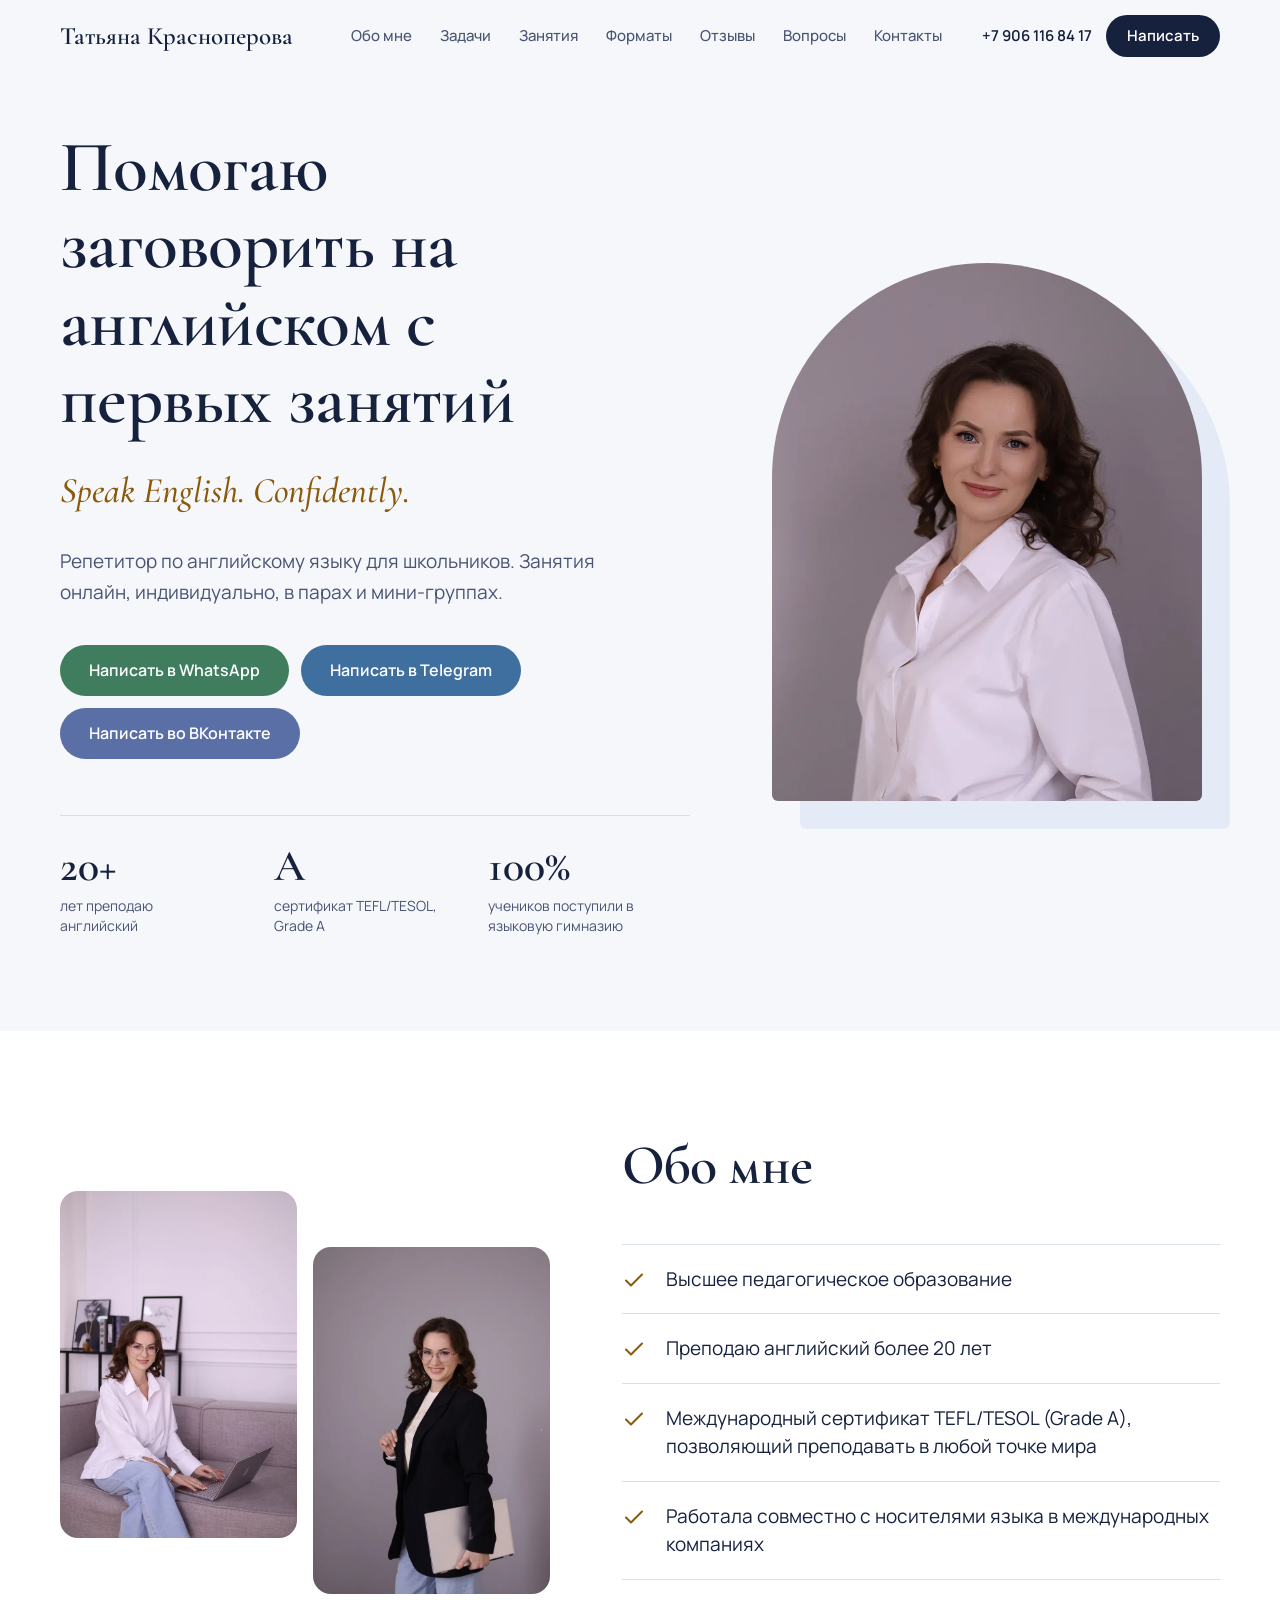
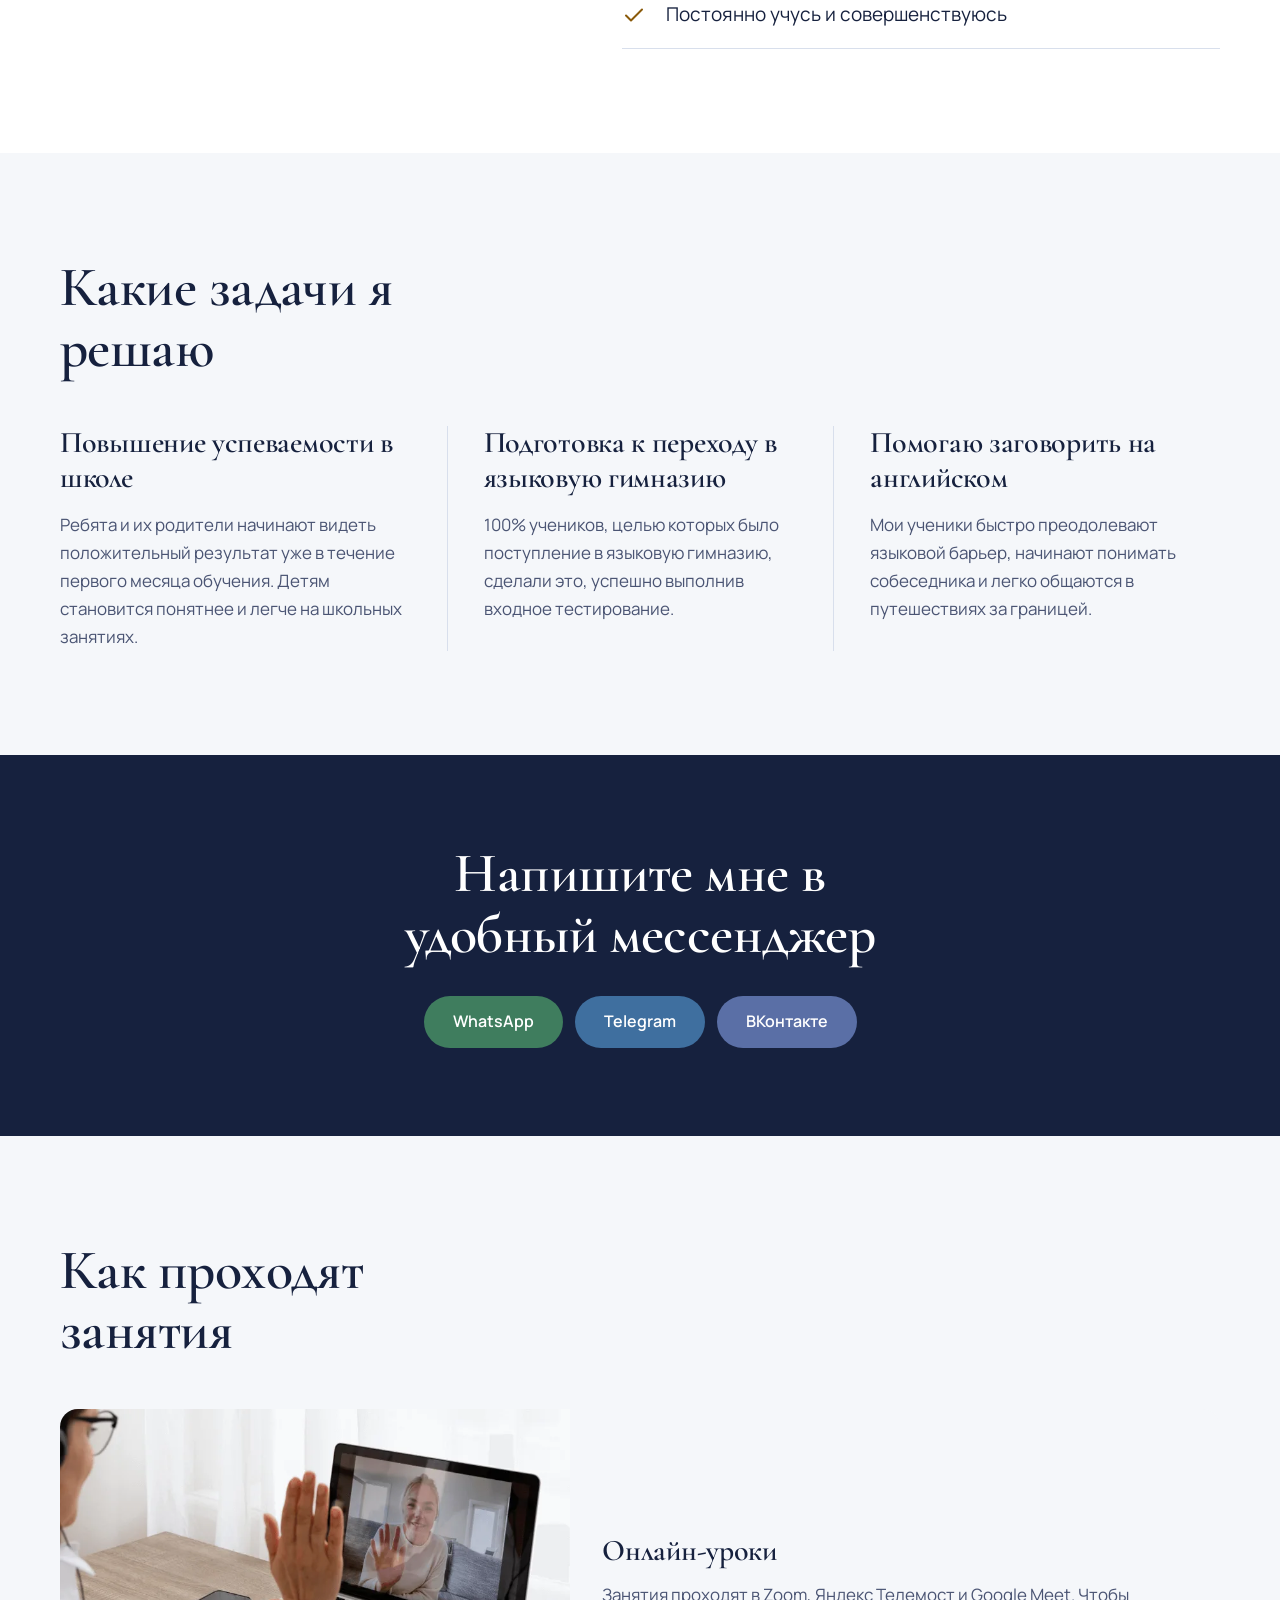
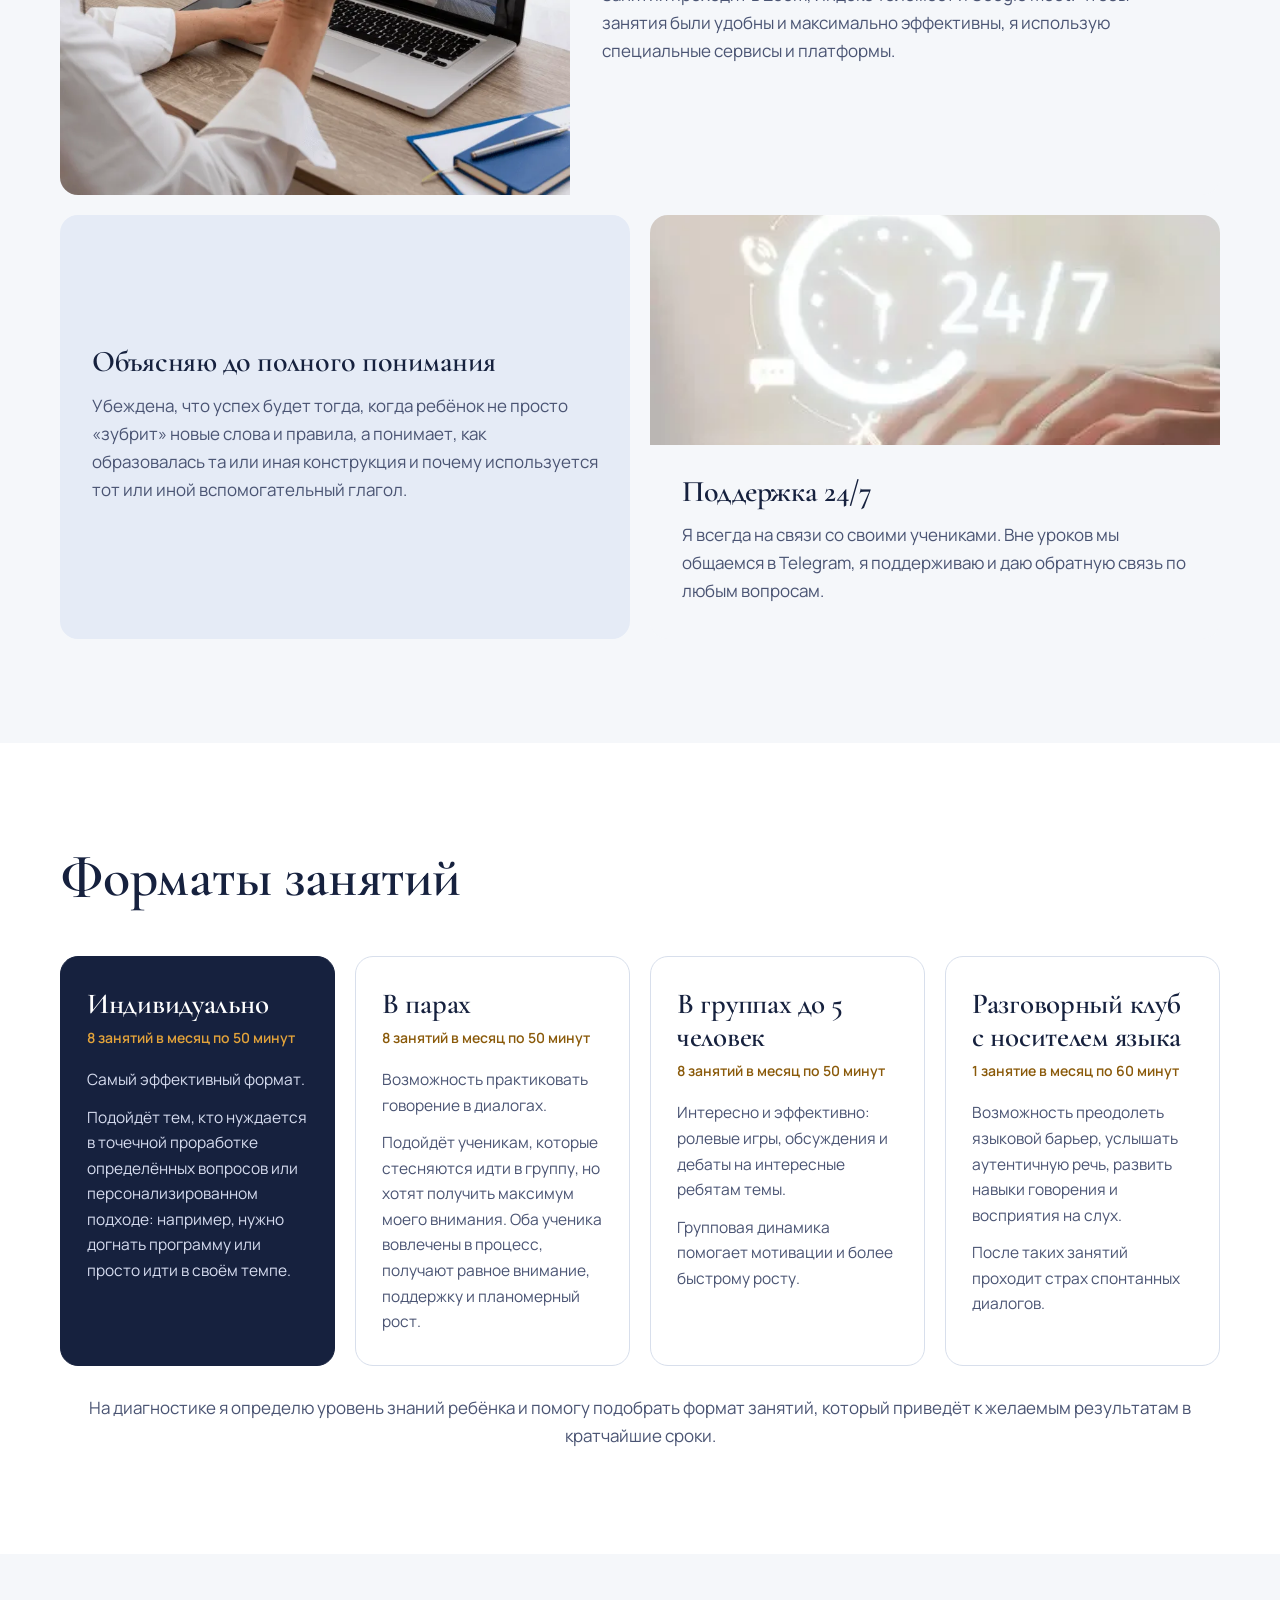
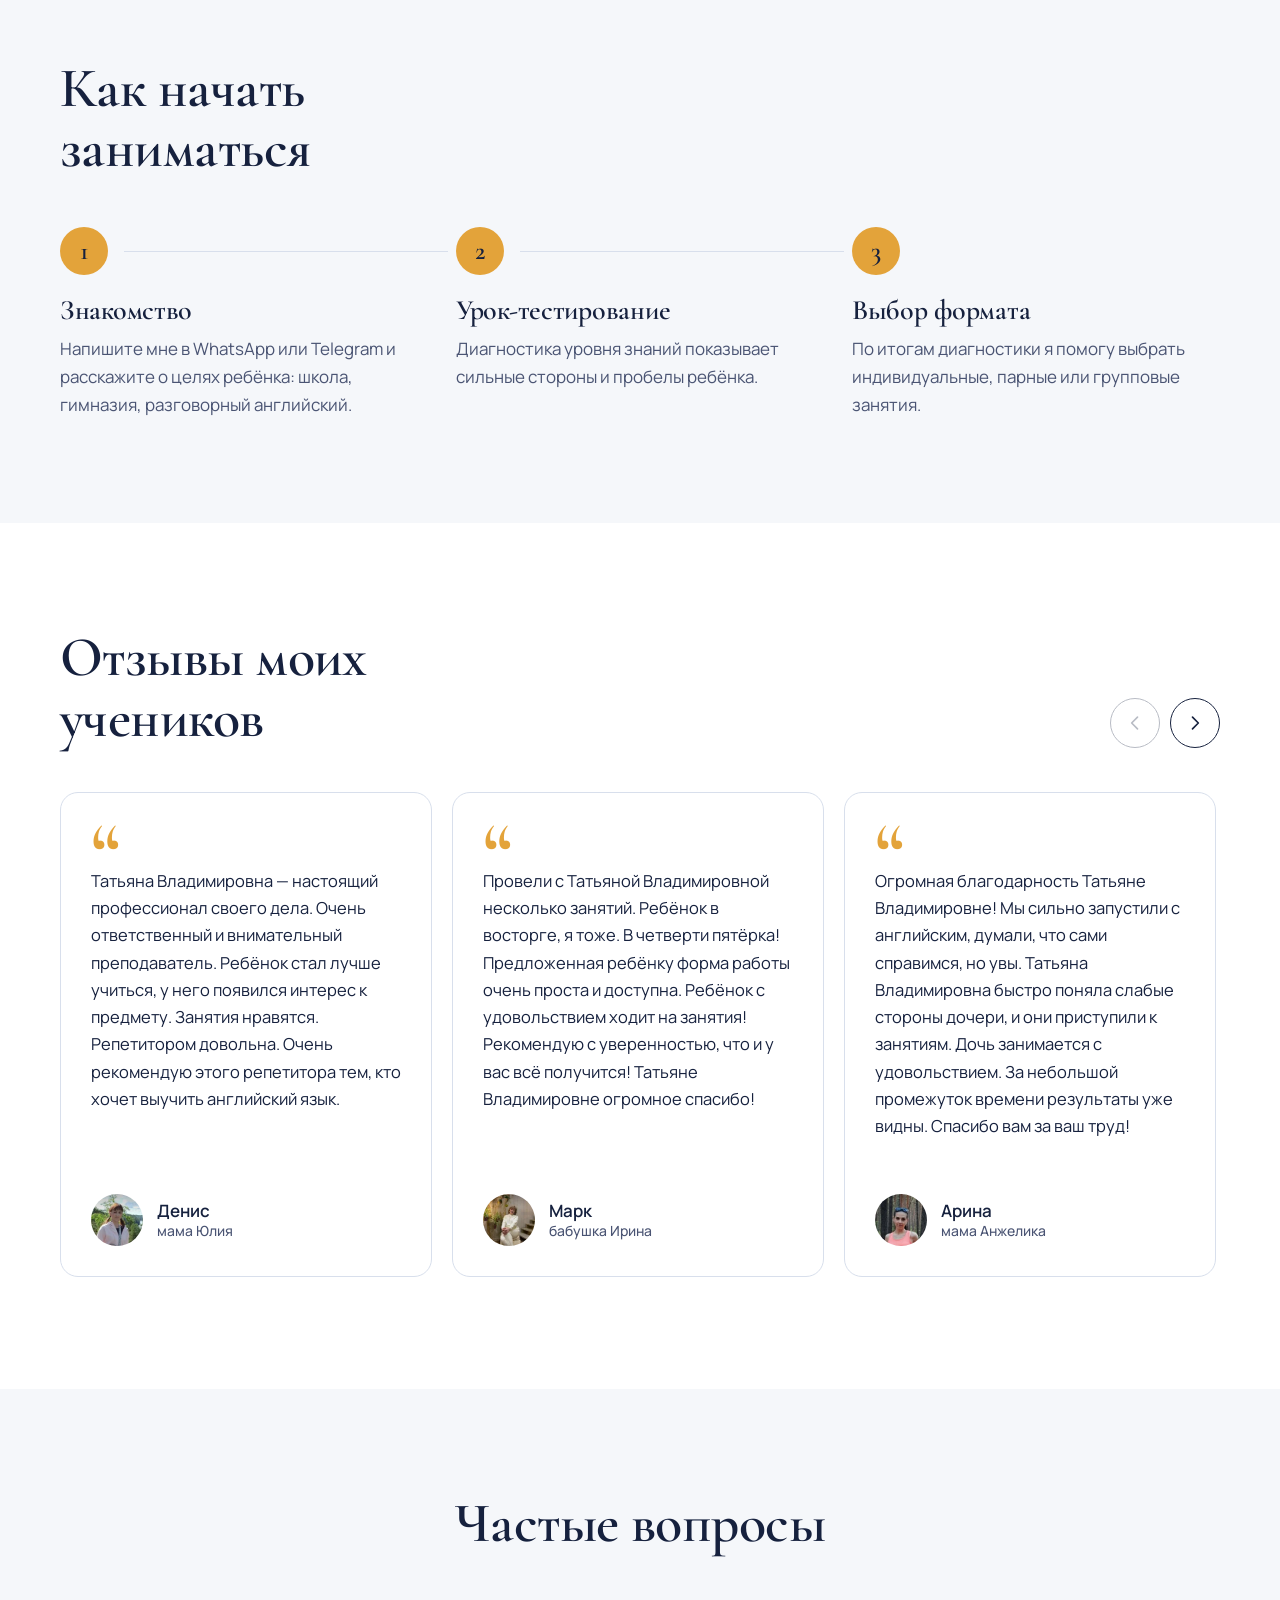
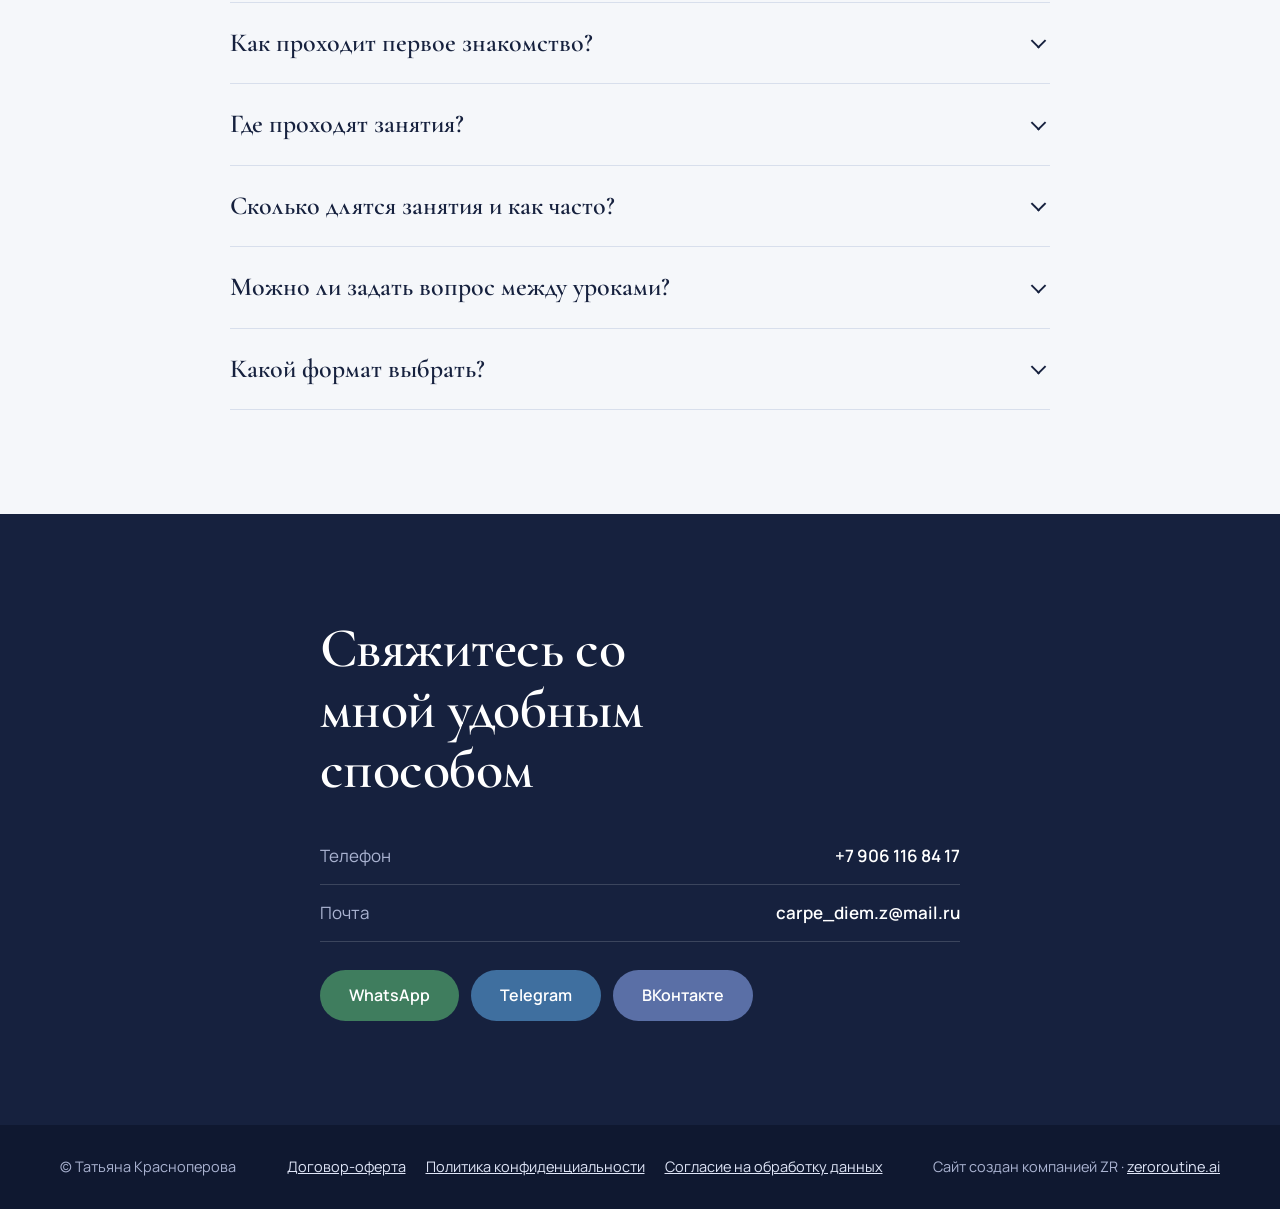
==== commit 278f6af2: "Добавлена ссылка ВКонтакте для связи Co-Authored-By: Claude Sonnet 5.5 <noreply@anthropic.com>" ====
--- a/index.html
+++ b/index.html
@@ -49,6 +49,7 @@
       <div class="hero__actions">
         <a class="btn btn--wa" href="https://wa.me/79061168417" target="_blank" rel="noopener">Написать в WhatsApp</a>
         <a class="btn btn--tg" href="https://t.me/Tatyana2612_K" target="_blank" rel="noopener">Написать в Telegram</a>
+        <a class="btn btn--vk" href="https://vk.ru/id139957964" target="_blank" rel="noopener">Написать во ВКонтакте</a>
       </div>
       <ul class="facts">
         <li><b>20+</b><span>лет преподаю английский</span></li>
@@ -104,7 +105,7 @@
 <section class="cta">
   <div class="wrap">
     <h2>Напишите мне в удобный мессенджер</h2>
-    <div class="cta__btns"><a class="btn btn--wa" href="https://wa.me/79061168417" target="_blank" rel="noopener">WhatsApp</a><a class="btn btn--tg" href="https://t.me/Tatyana2612_K" target="_blank" rel="noopener">Telegram</a></div>
+    <div class="cta__btns"><a class="btn btn--wa" href="https://wa.me/79061168417" target="_blank" rel="noopener">WhatsApp</a><a class="btn btn--tg" href="https://t.me/Tatyana2612_K" target="_blank" rel="noopener">Telegram</a><a class="btn btn--vk" href="https://vk.ru/id139957964" target="_blank" rel="noopener">ВКонтакте</a></div>
   </div>
 </section>
 
@@ -257,7 +258,7 @@
       </ul>
       <div class="messengers">
         <a class="btn btn--wa" href="https://wa.me/79061168417" target="_blank" rel="noopener">WhatsApp</a>
-        <a class="btn btn--tg" href="https://t.me/Tatyana2612_K" target="_blank" rel="noopener">Telegram</a>
+        <a class="btn btn--tg" href="https://t.me/Tatyana2612_K" target="_blank" rel="noopener">Telegram</a><a class="btn btn--vk" href="https://vk.ru/id139957964" target="_blank" rel="noopener">ВКонтакте</a>
       </div>
     </div>
   </div>
--- a/assets/css/style.css
+++ b/assets/css/style.css
@@ -51,6 +51,8 @@
 .btn--wa:hover{background:#4a8a6a}
 .btn--tg{background:#3f6f9f;color:#fff}
 .btn--tg:hover{background:#4b7cae}
+.btn--vk{background:#5a6fa6;color:#fff}
+.btn--vk:hover{background:#6679b0}
 .btn--sm{padding:11px 20px;font-size:15px}
 .btn:active{transform:translateY(1px)}
 
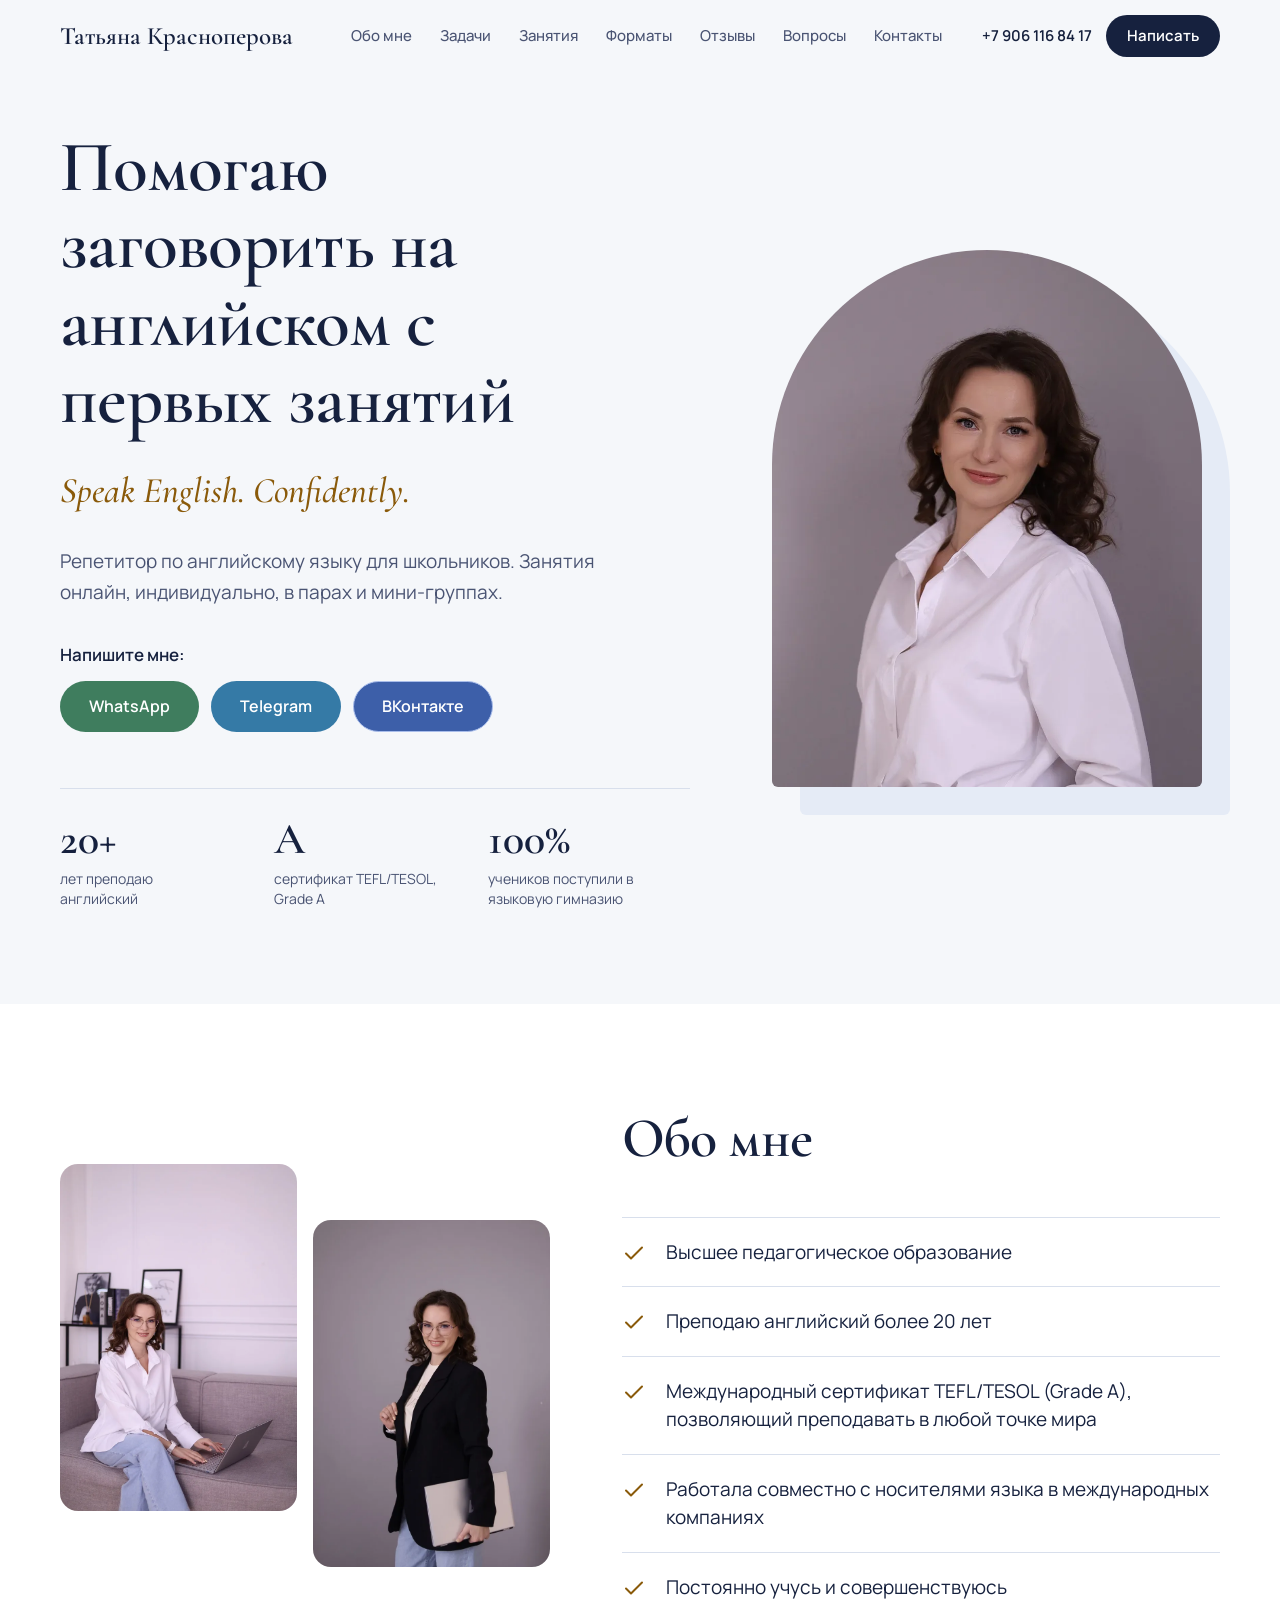
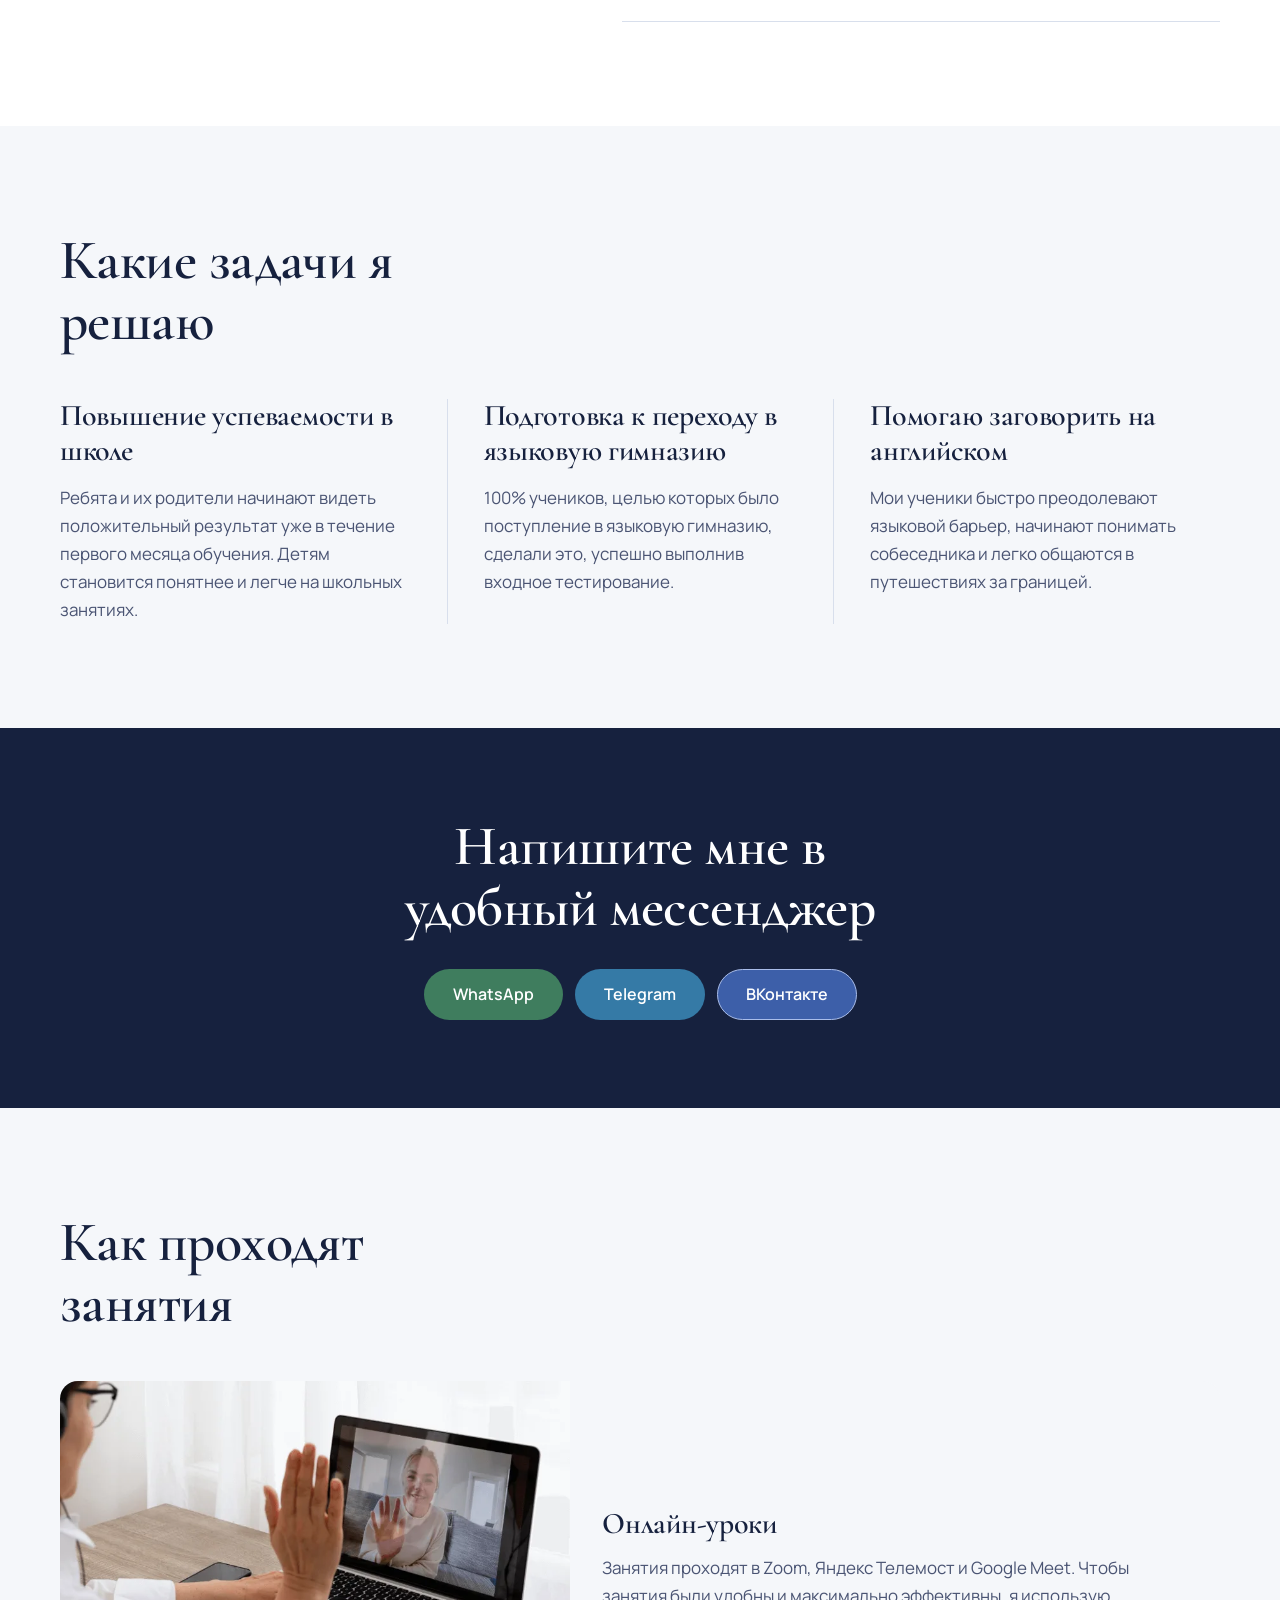
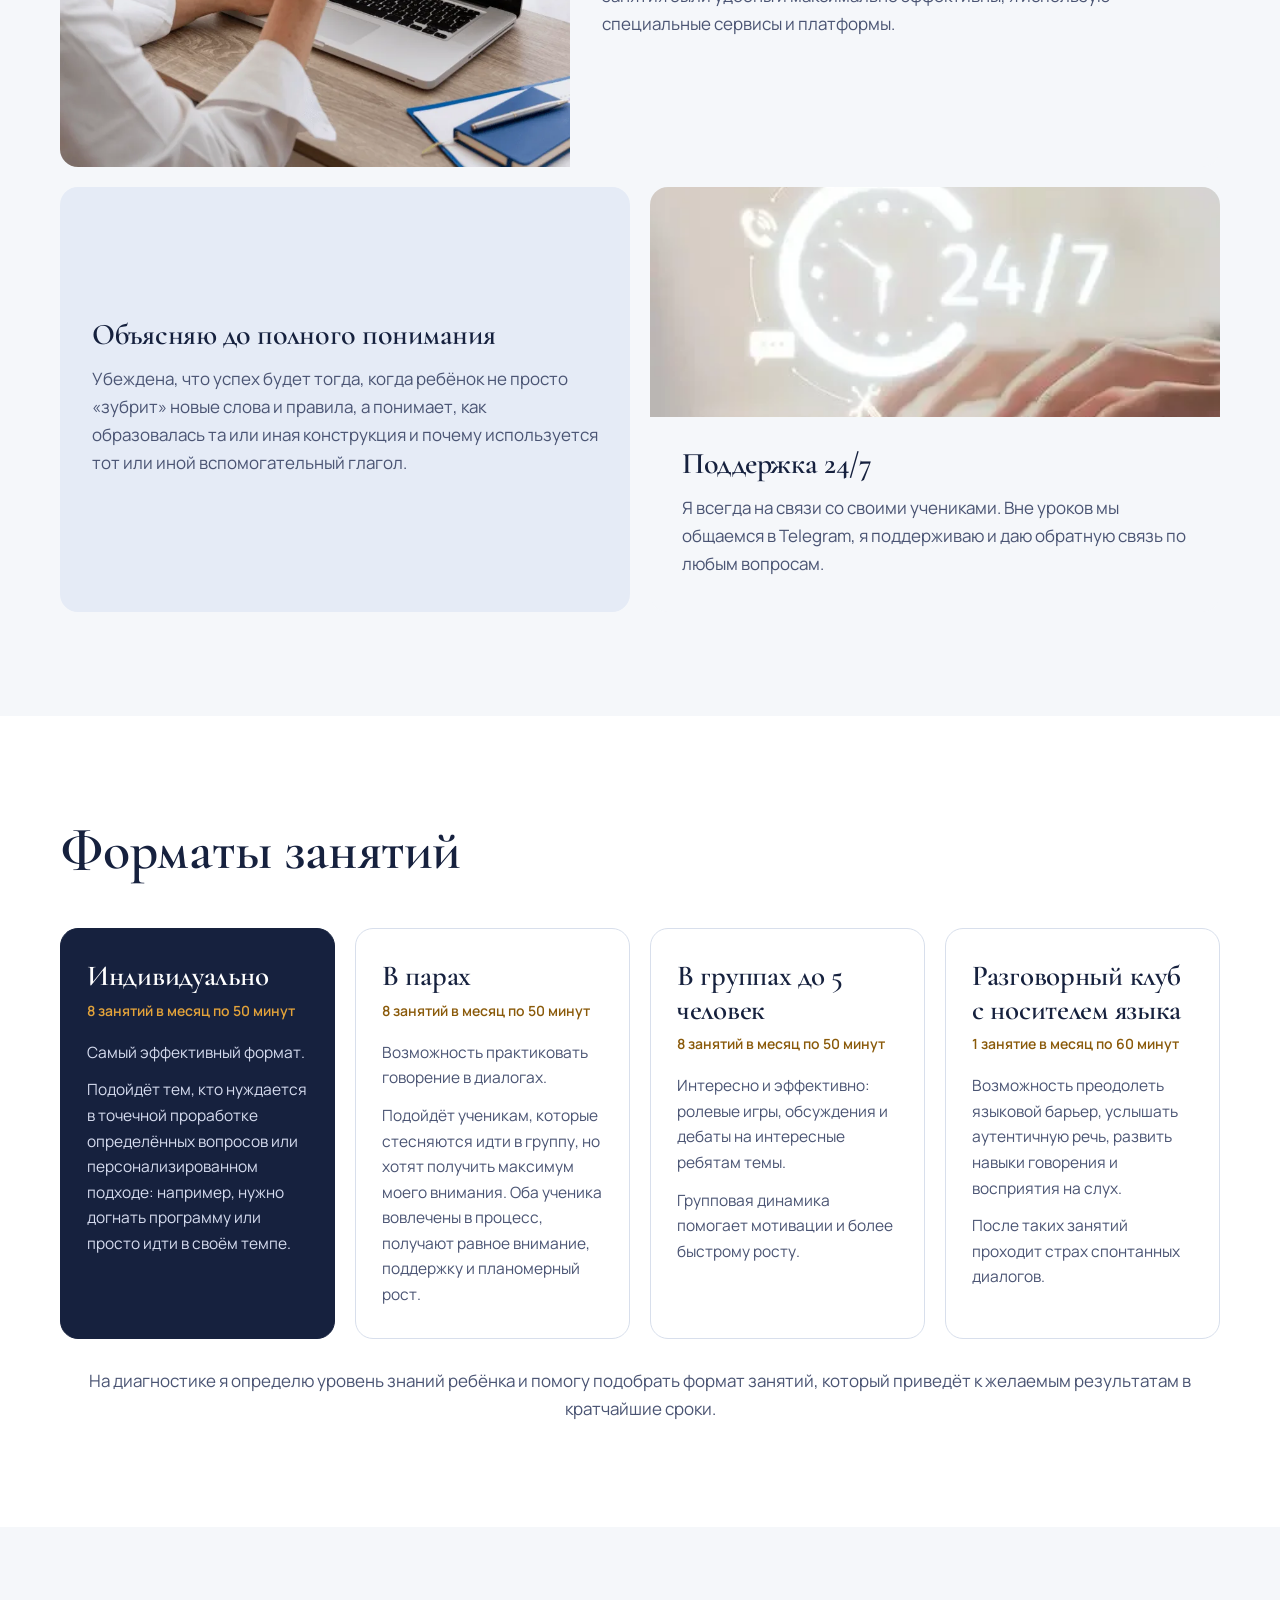
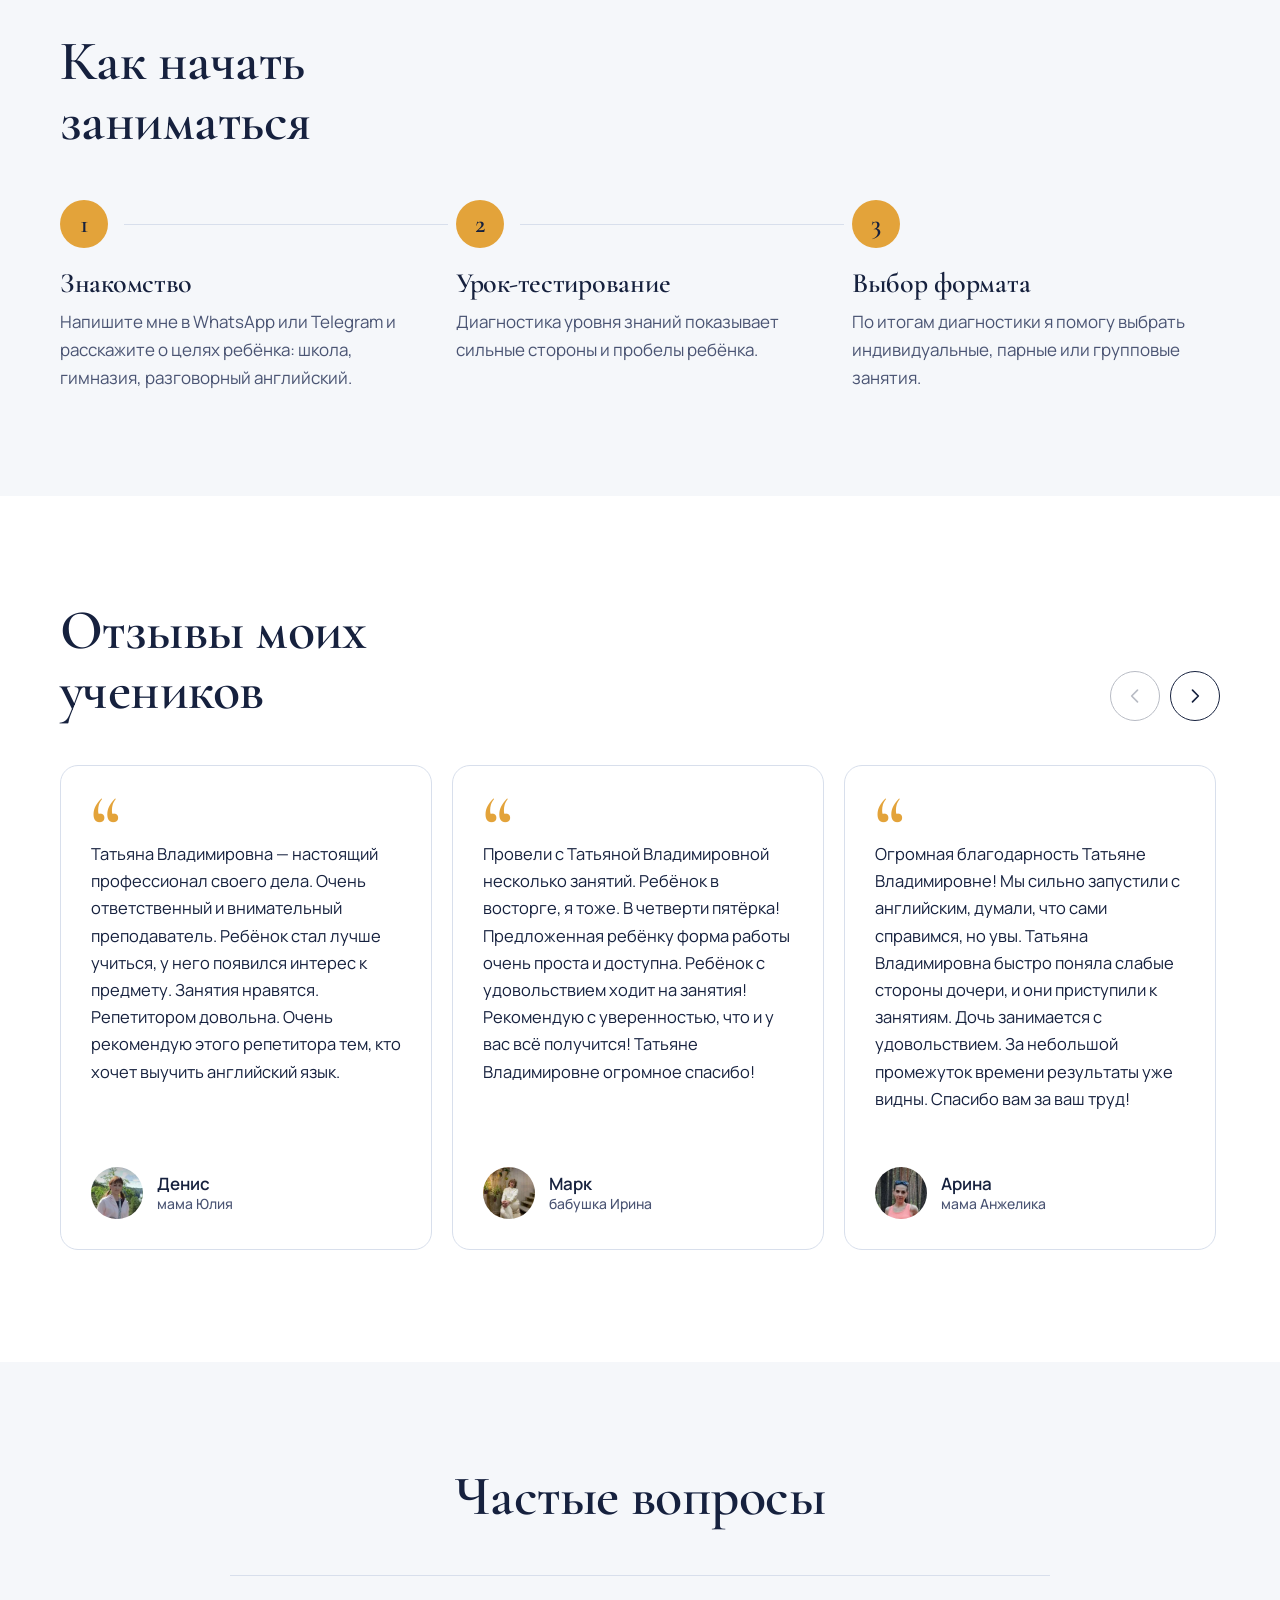
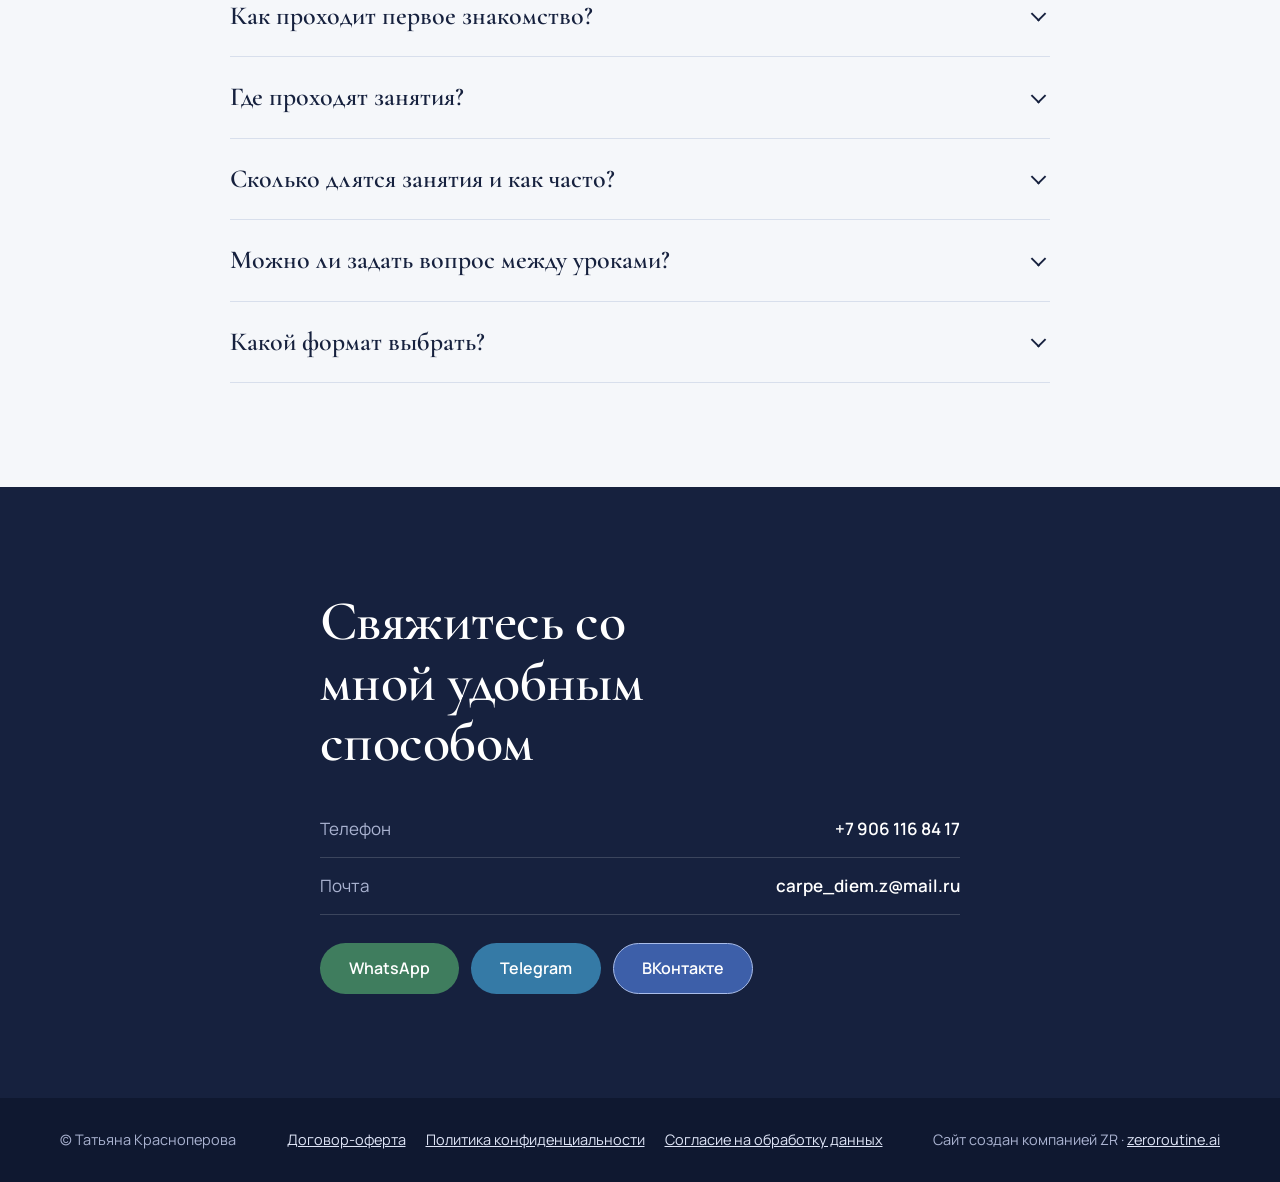
==== commit 215ba40f: "Кнопки связи в один ряд, новый цвет и рамка для ВК и Telegram, меню-бургер до 1100px Co-Authored-By:" ====
--- a/index.html
+++ b/index.html
@@ -46,10 +46,11 @@
       <h1>Помогаю заговорить на английском с первых занятий</h1>
       <p class="hero__en">Speak English. Confidently.</p>
       <p class="hero__lead">Репетитор по английскому языку для школьников. Занятия онлайн, индивидуально, в парах и мини-группах.</p>
+      <p class="hero__write">Напишите мне:</p>
       <div class="hero__actions">
-        <a class="btn btn--wa" href="https://wa.me/79061168417" target="_blank" rel="noopener">Написать в WhatsApp</a>
-        <a class="btn btn--tg" href="https://t.me/Tatyana2612_K" target="_blank" rel="noopener">Написать в Telegram</a>
-        <a class="btn btn--vk" href="https://vk.ru/id139957964" target="_blank" rel="noopener">Написать во ВКонтакте</a>
+        <a class="btn btn--wa" href="https://wa.me/79061168417" target="_blank" rel="noopener">WhatsApp</a>
+        <a class="btn btn--tg" href="https://t.me/Tatyana2612_K" target="_blank" rel="noopener">Telegram</a>
+        <a class="btn btn--vk" href="https://vk.ru/id139957964" target="_blank" rel="noopener">ВКонтакте</a>
       </div>
       <ul class="facts">
         <li><b>20+</b><span>лет преподаю английский</span></li>
--- a/assets/css/style.css
+++ b/assets/css/style.css
@@ -49,10 +49,10 @@
 .btn--light:hover{background:#fff;color:var(--ink)}
 .btn--wa{background:#3f7d5e;color:#fff}
 .btn--wa:hover{background:#4a8a6a}
-.btn--tg{background:#3f6f9f;color:#fff}
-.btn--tg:hover{background:#4b7cae}
-.btn--vk{background:#5a6fa6;color:#fff}
-.btn--vk:hover{background:#6679b0}
+.btn--tg{background:#357aa6;color:#fff}
+.btn--tg:hover{background:#4088b6}
+.btn--vk{background:#3d5fa9;color:#fff;border-color:#a9bdea}
+.btn--vk:hover{background:#4b6dba}
 .btn--sm{padding:11px 20px;font-size:15px}
 .btn:active{transform:translateY(1px)}
 
@@ -80,7 +80,8 @@
 .hero h1{font-size:clamp(42px,5.6vw,76px);max-width:14ch}
 .hero__en{font-family:var(--serif);font-style:italic;font-weight:500;font-size:clamp(24px,3vw,36px);color:var(--gold-deep);margin:22px 0 26px}
 .hero__lead{max-width:46ch;color:var(--ink-soft);font-size:19px}
-.hero__actions{display:flex;flex-wrap:wrap;gap:12px;margin-top:36px}
+.hero__write{margin-top:32px;font-weight:600}
+.hero__actions{display:flex;flex-wrap:wrap;gap:12px;margin-top:12px}
 .facts{display:flex;flex-wrap:wrap;gap:12px 44px;margin:56px 0 0;padding:28px 0 0;border-top:1px solid var(--line);list-style:none}
 .facts li{display:flex;flex-direction:column;max-width:170px}
 .facts b{font-family:var(--serif);font-size:44px;line-height:1;font-weight:600}
@@ -239,7 +240,7 @@
   .formats{grid-template-columns:repeat(2,1fr)}
   .review{flex-basis:calc((100% - 20px)/2)}
 }
-@media (max-width:960px){
+@media (max-width:1100px){
   .burger{display:block}
   .header__cta{display:none}
   .nav{position:absolute;top:var(--header-h);left:0;right:0;flex-direction:column;gap:0;margin:0;padding:8px 20px 20px;background:var(--paper);border-bottom:1px solid var(--line);display:none}
@@ -247,6 +248,8 @@
   .nav a{padding:14px 4px;border-radius:0;border-bottom:1px solid var(--line);font-size:17px}
   .nav a.is-active,.nav a:hover{background:none}
   .nav .nav__cta{display:inline-flex;margin-top:16px;border:0;justify-content:center;background:var(--ink);color:#fff;border-radius:999px;font-weight:600}
+}
+@media (max-width:960px){
   .hero{padding:32px 0 72px}
   .hero__grid,.about,.contact__grid{grid-template-columns:1fr;gap:48px}
   .hero__photo{width:min(78%,380px);order:-1;justify-self:start;margin-right:28px}
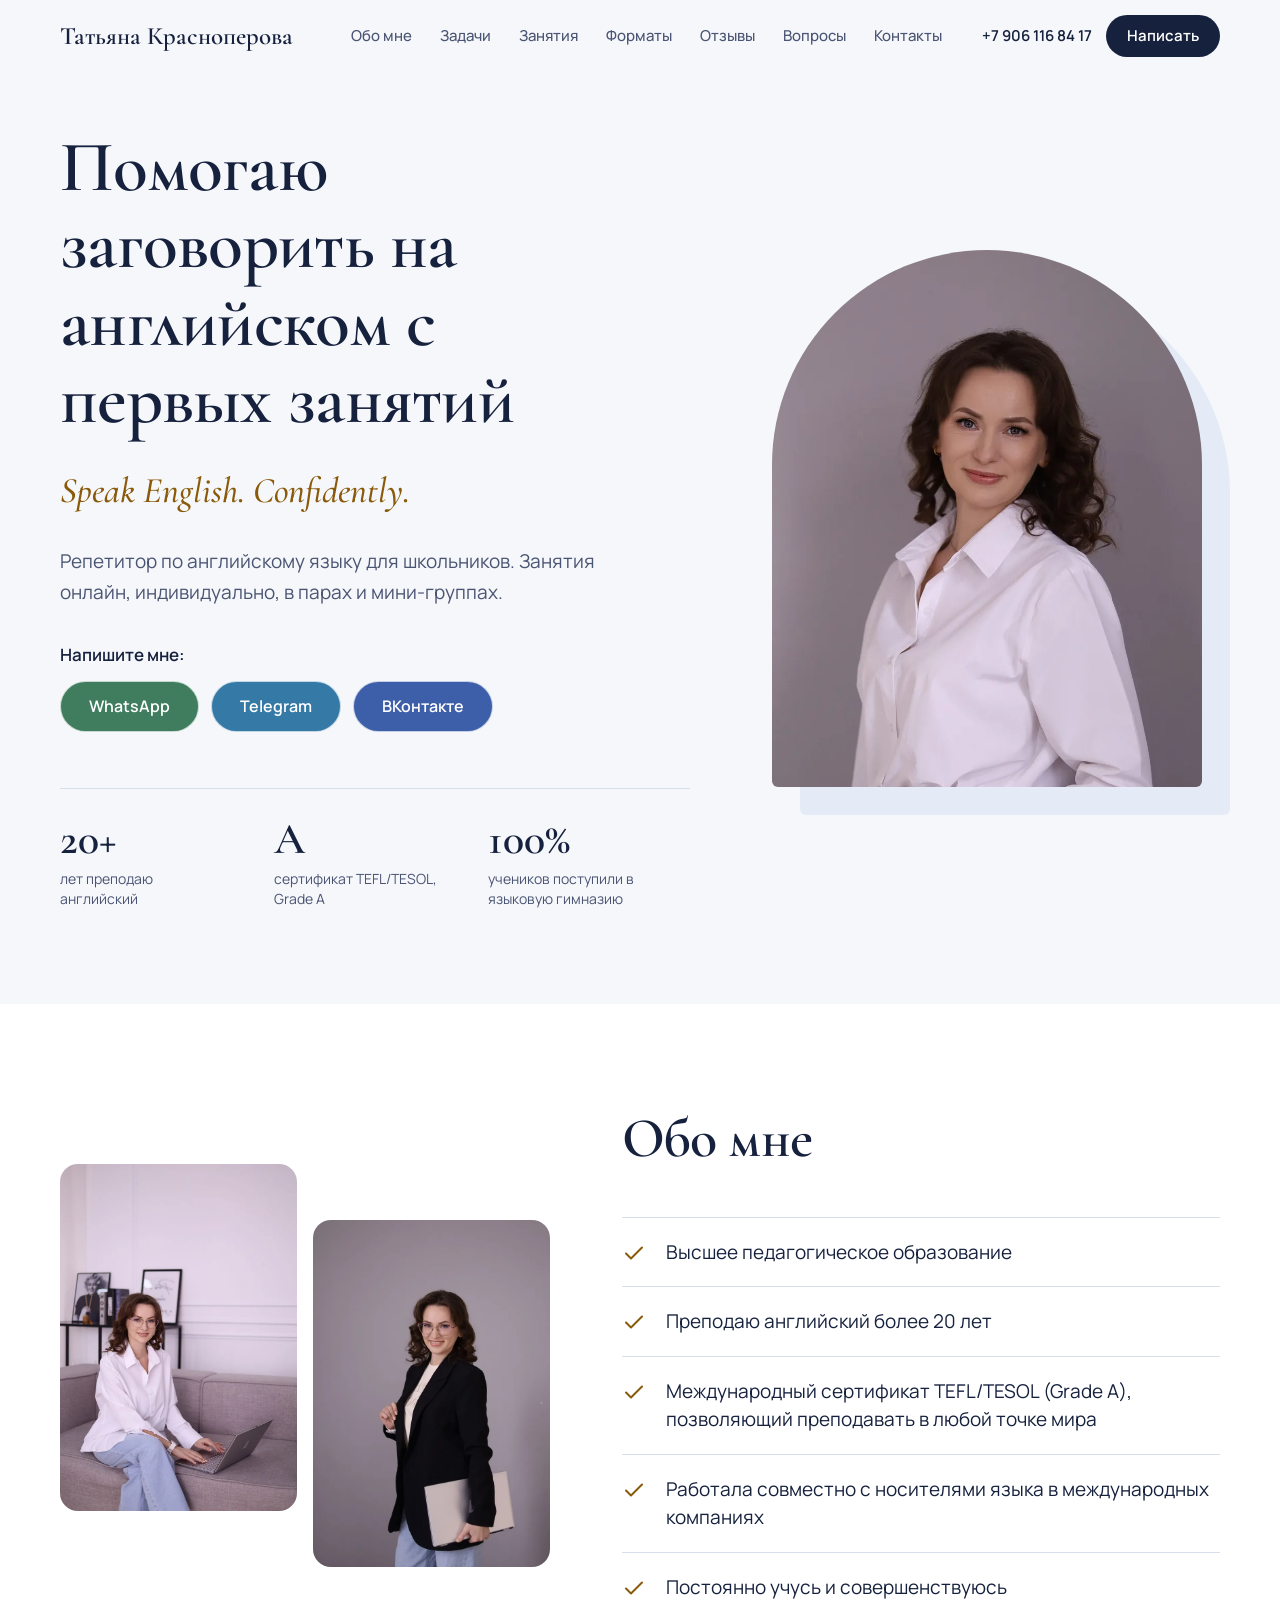
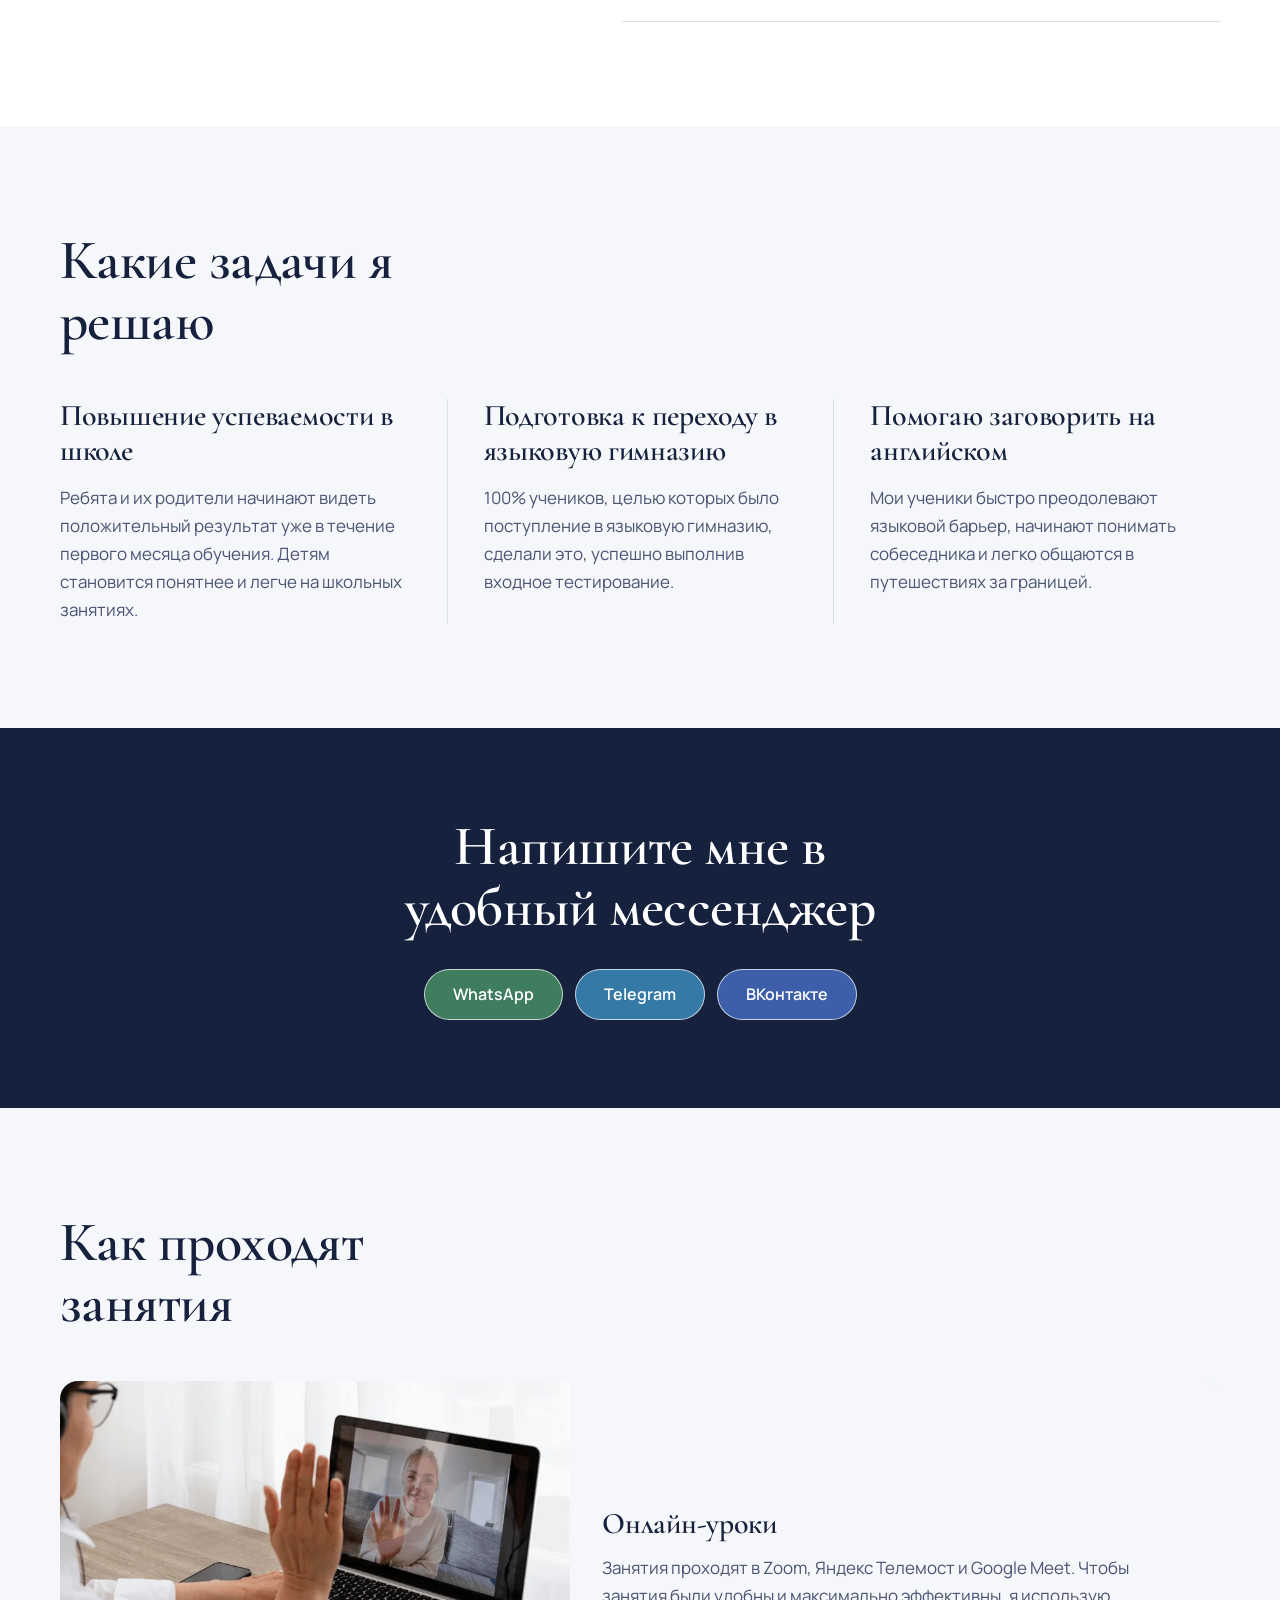
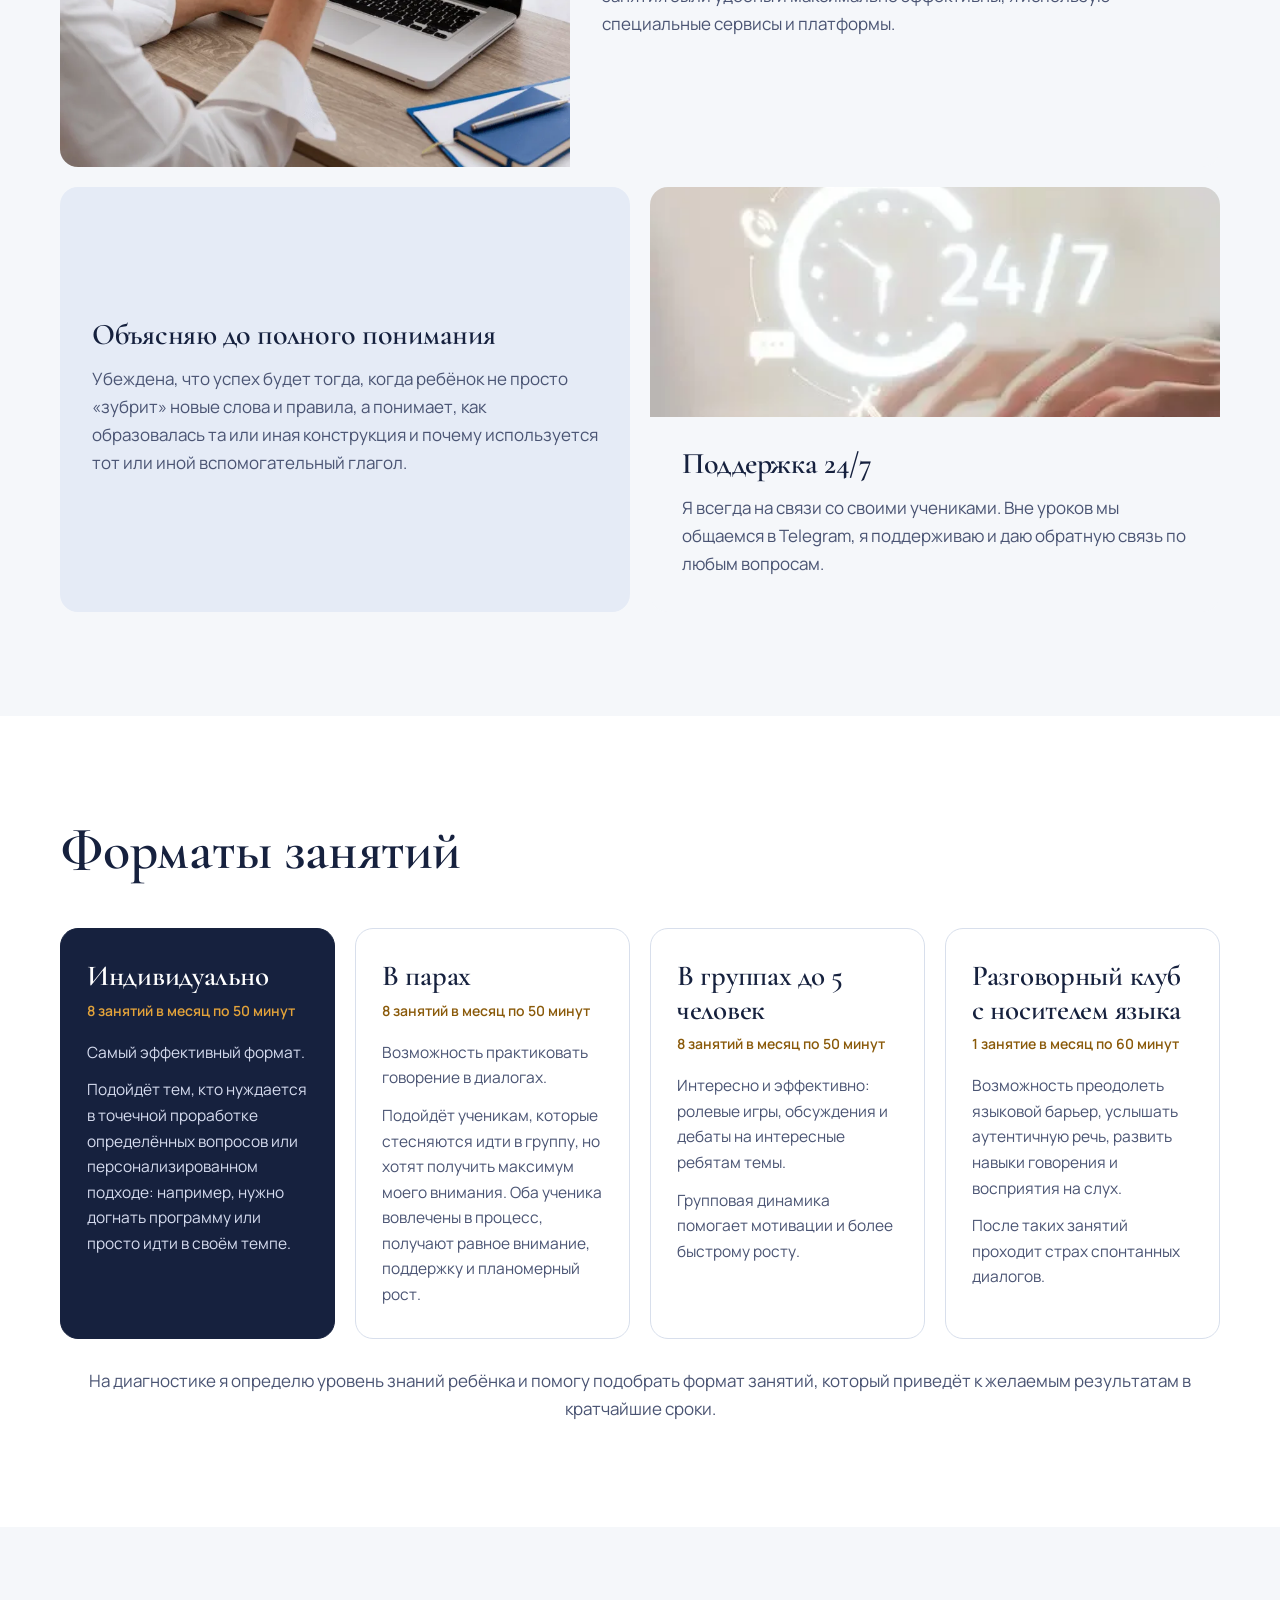
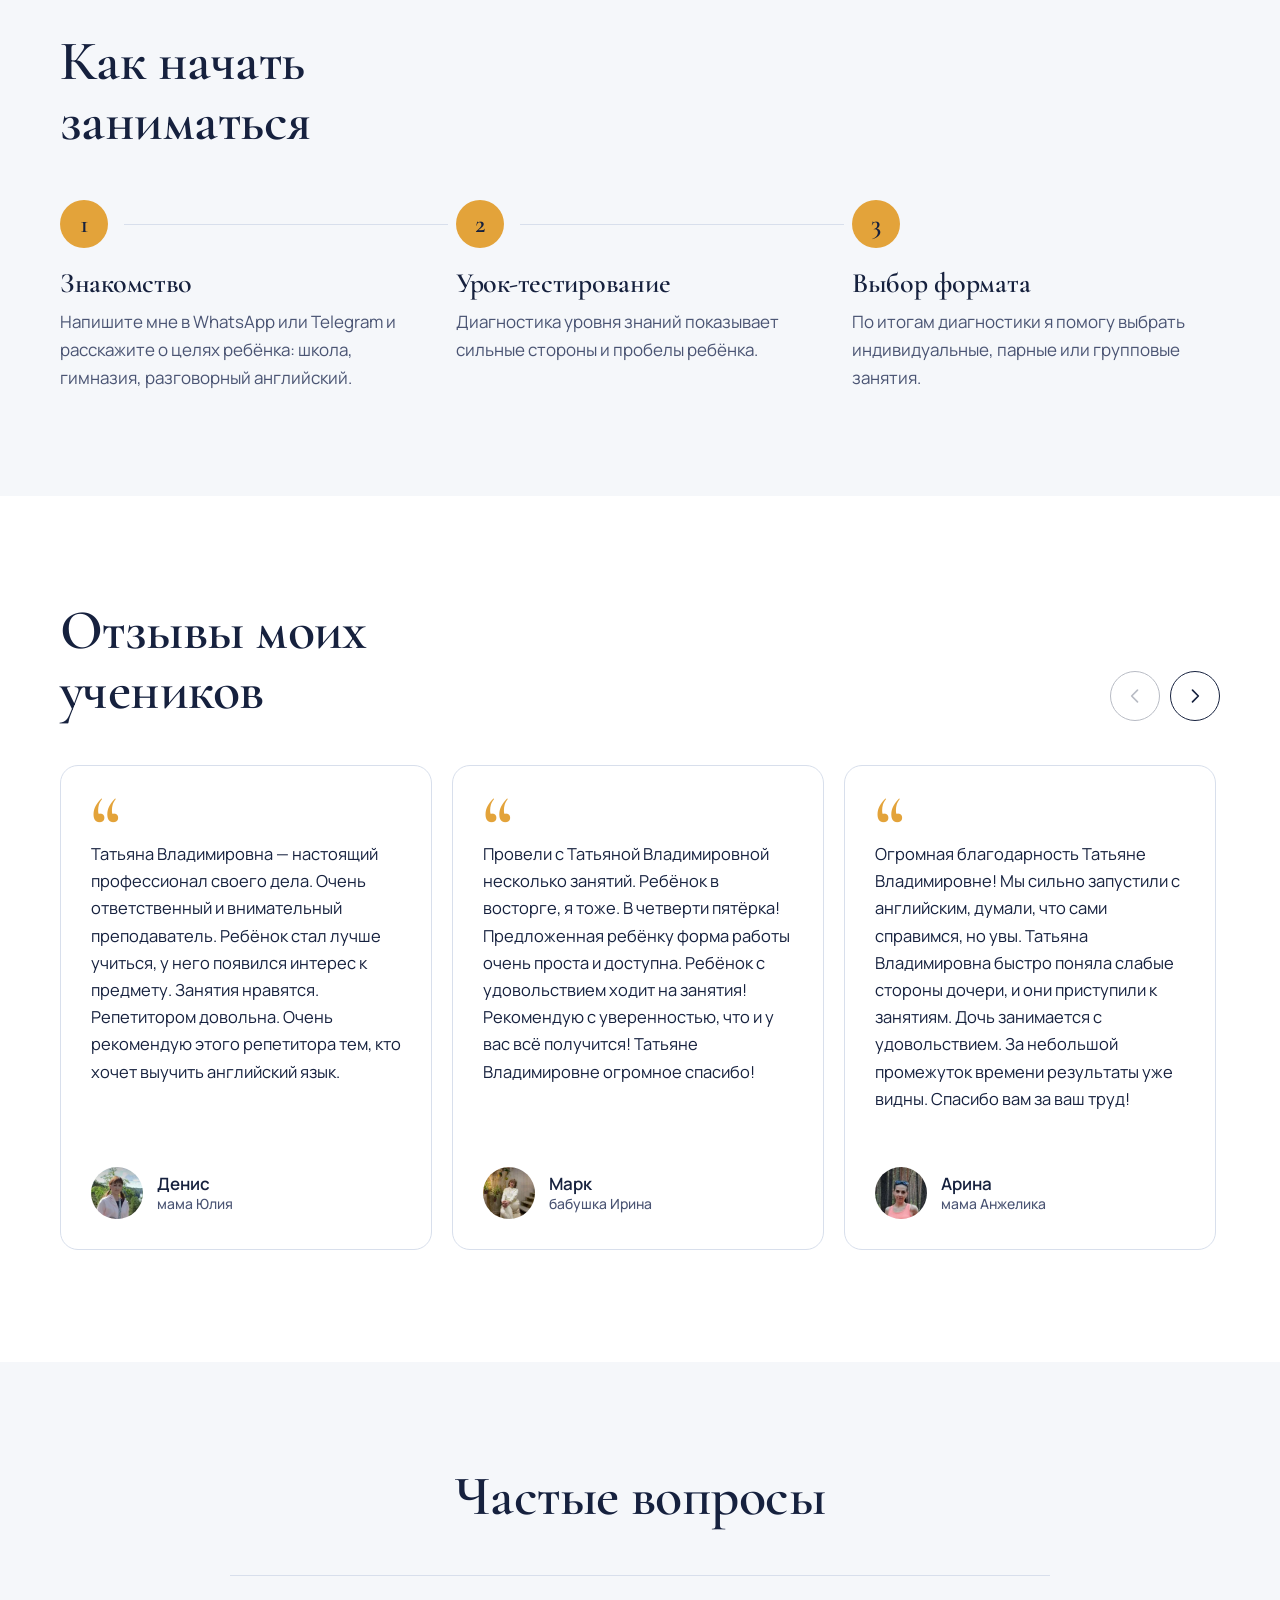
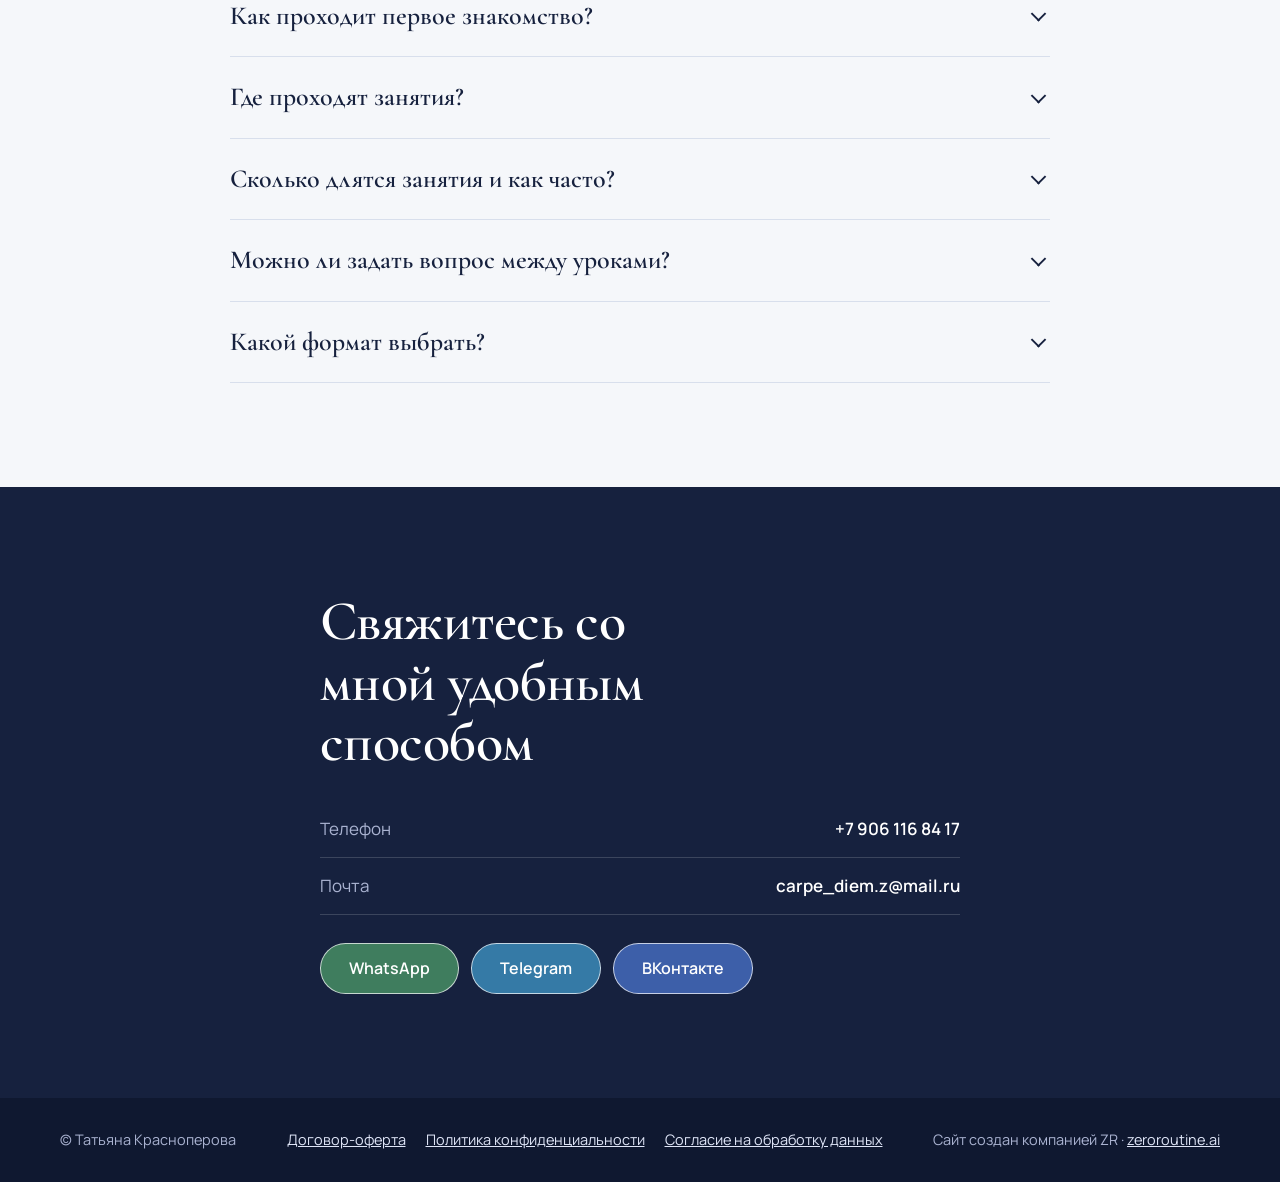
==== commit 27ba7f25: "Одинаковая белая окантовка у кнопок мессенджеров, версия стилей против кэша Co-Authored-By: Claude O" ====
--- a/index.html
+++ b/index.html
@@ -12,7 +12,7 @@
 <link rel="icon" href="assets/img/favicon.ico">
 <link rel="preload" href="assets/fonts/cormorant-600.woff2" as="font" type="font/woff2" crossorigin>
 <link rel="stylesheet" href="assets/css/google-fonts.css">
-<link rel="stylesheet" href="assets/css/style.css">
+<link rel="stylesheet" href="assets/css/style.css?v=202611270908">
 </head>
 <body>
 <a class="skip" href="#main">К содержимому</a>
@@ -275,6 +275,6 @@
   </div>
 </footer>
 
-<script src="assets/js/main.js" defer></script>
+<script src="assets/js/main.js?v=202611270908" defer></script>
 </body>
 </html>
--- a/assets/css/style.css
+++ b/assets/css/style.css
@@ -47,11 +47,11 @@
 .btn--ghost:hover{background:var(--ink);color:#fff}
 .btn--light{border-color:rgba(255,255,255,.55);color:#fff}
 .btn--light:hover{background:#fff;color:var(--ink)}
-.btn--wa{background:#3f7d5e;color:#fff}
+.btn--wa{background:#3f7d5e;color:#fff;border-color:rgba(255,255,255,.7)}
 .btn--wa:hover{background:#4a8a6a}
-.btn--tg{background:#357aa6;color:#fff}
+.btn--tg{background:#357aa6;color:#fff;border-color:rgba(255,255,255,.7)}
 .btn--tg:hover{background:#4088b6}
-.btn--vk{background:#3d5fa9;color:#fff;border-color:#a9bdea}
+.btn--vk{background:#3d5fa9;color:#fff;border-color:rgba(255,255,255,.7)}
 .btn--vk:hover{background:#4b6dba}
 .btn--sm{padding:11px 20px;font-size:15px}
 .btn:active{transform:translateY(1px)}
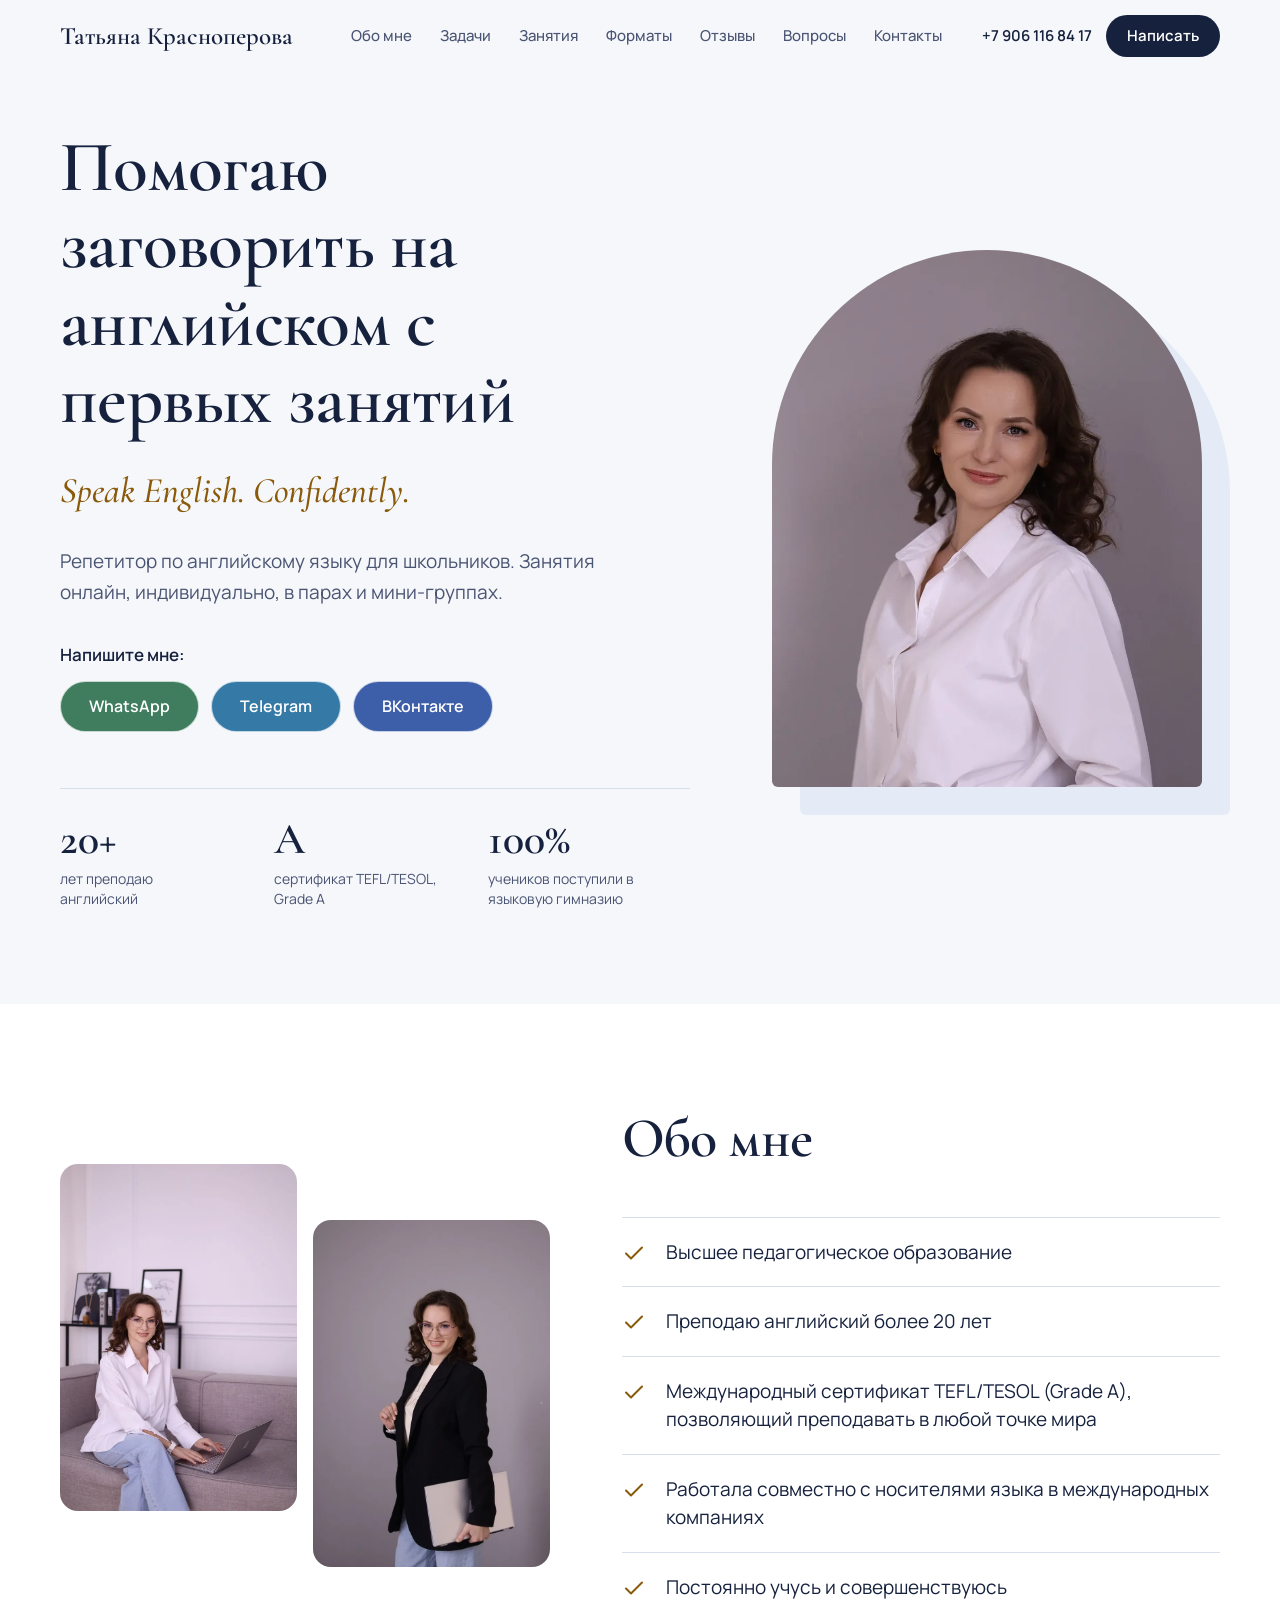
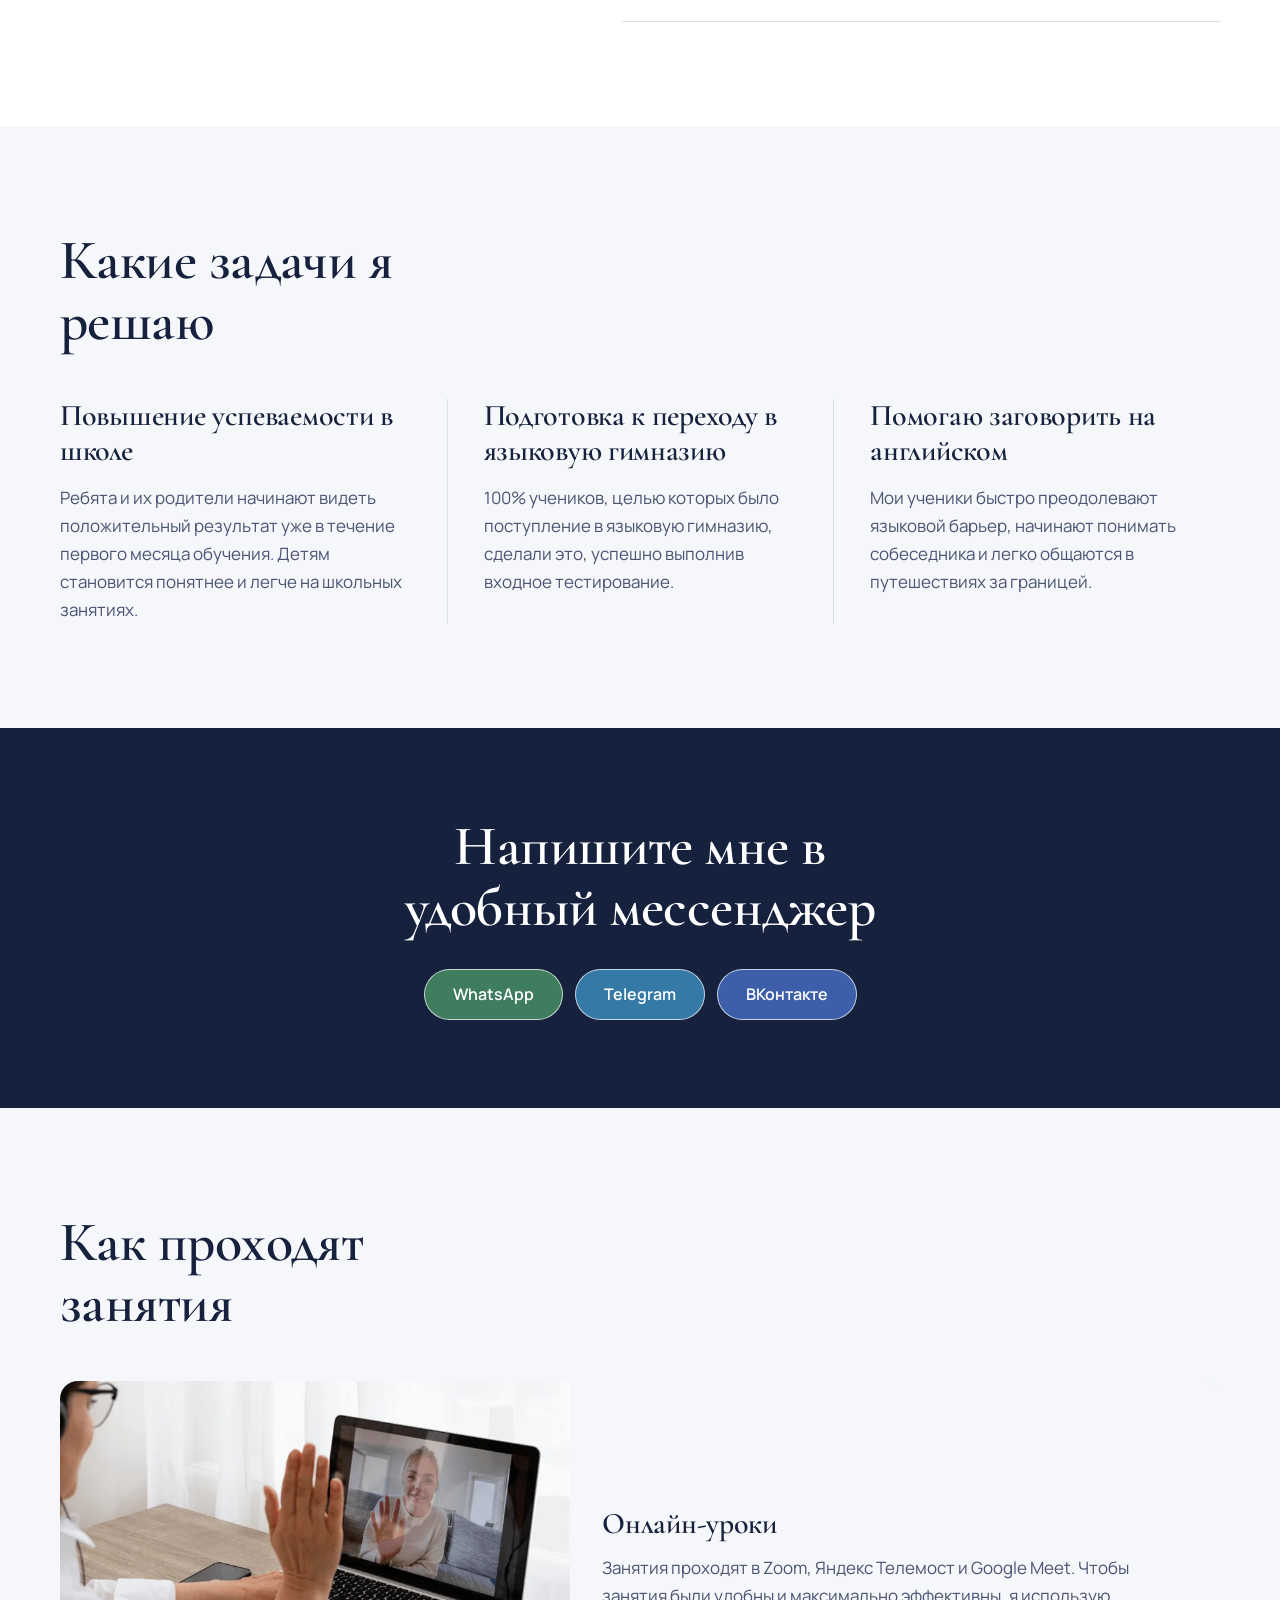
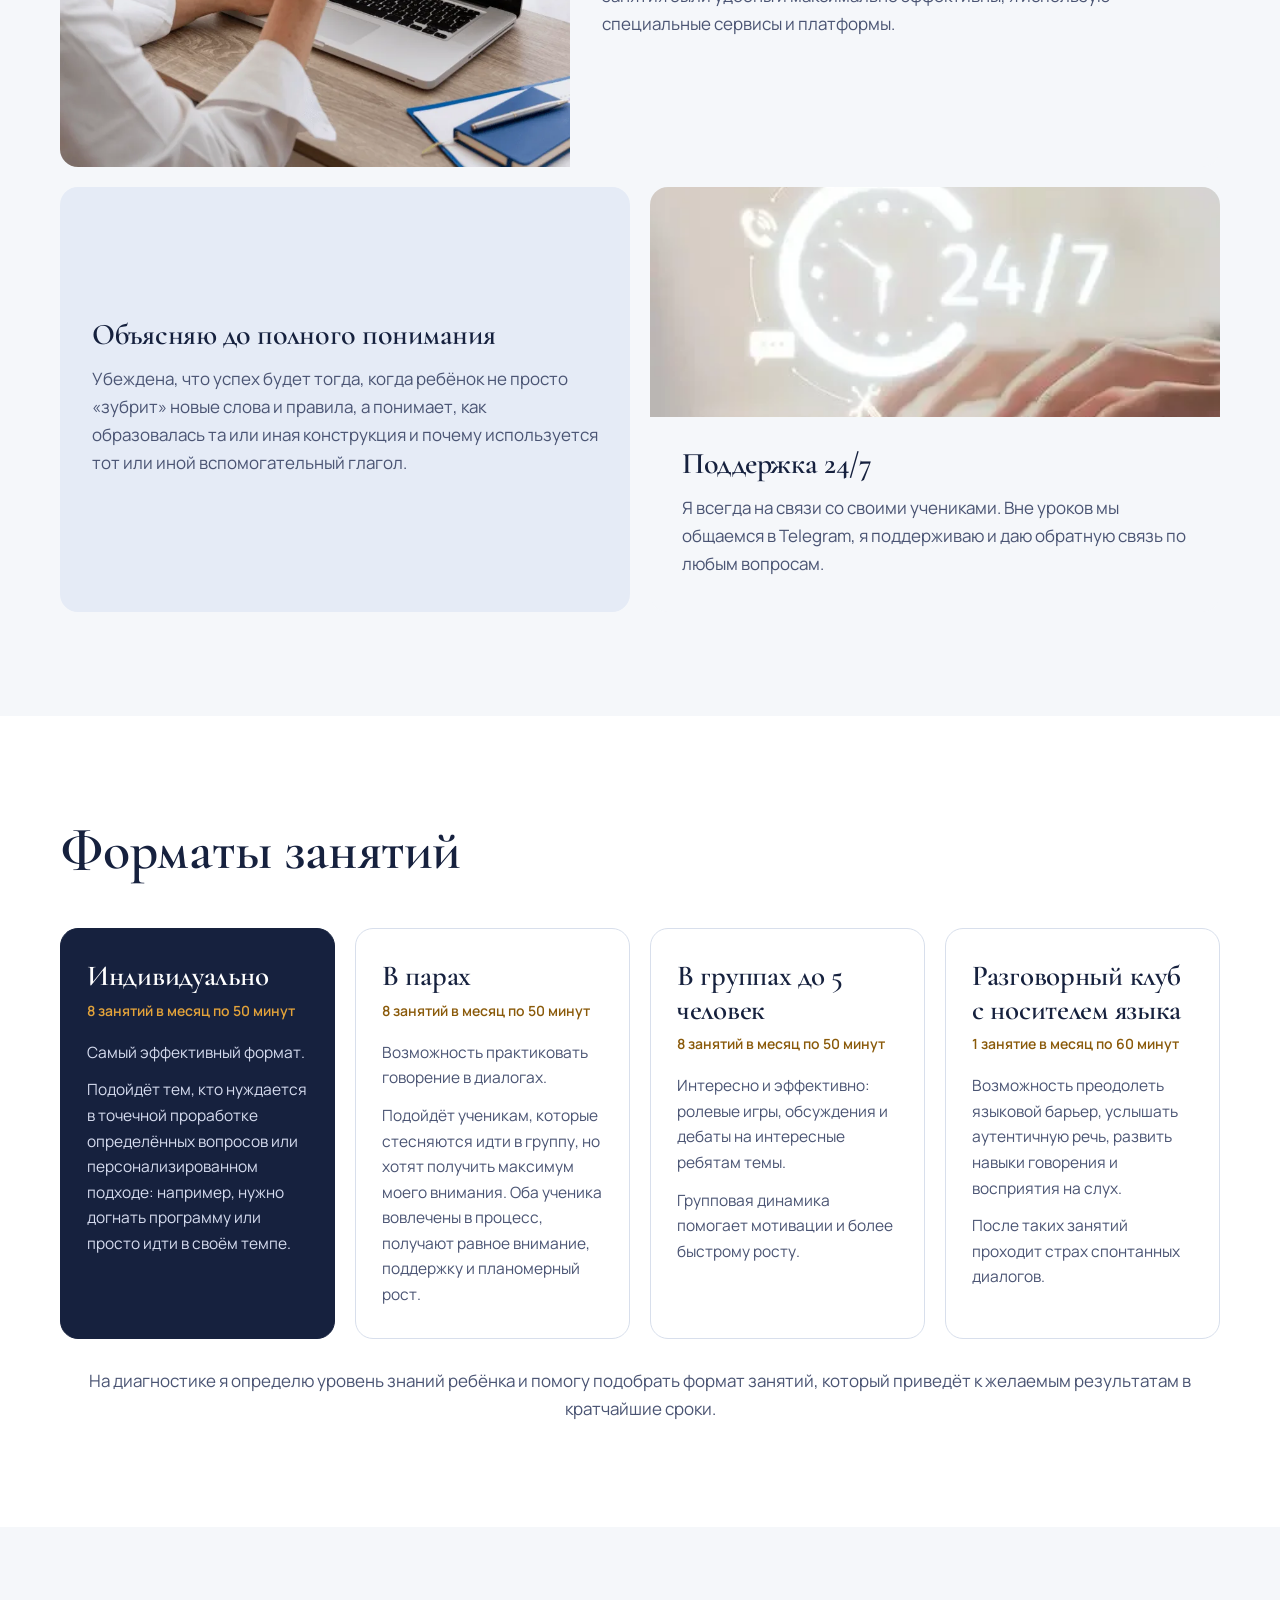
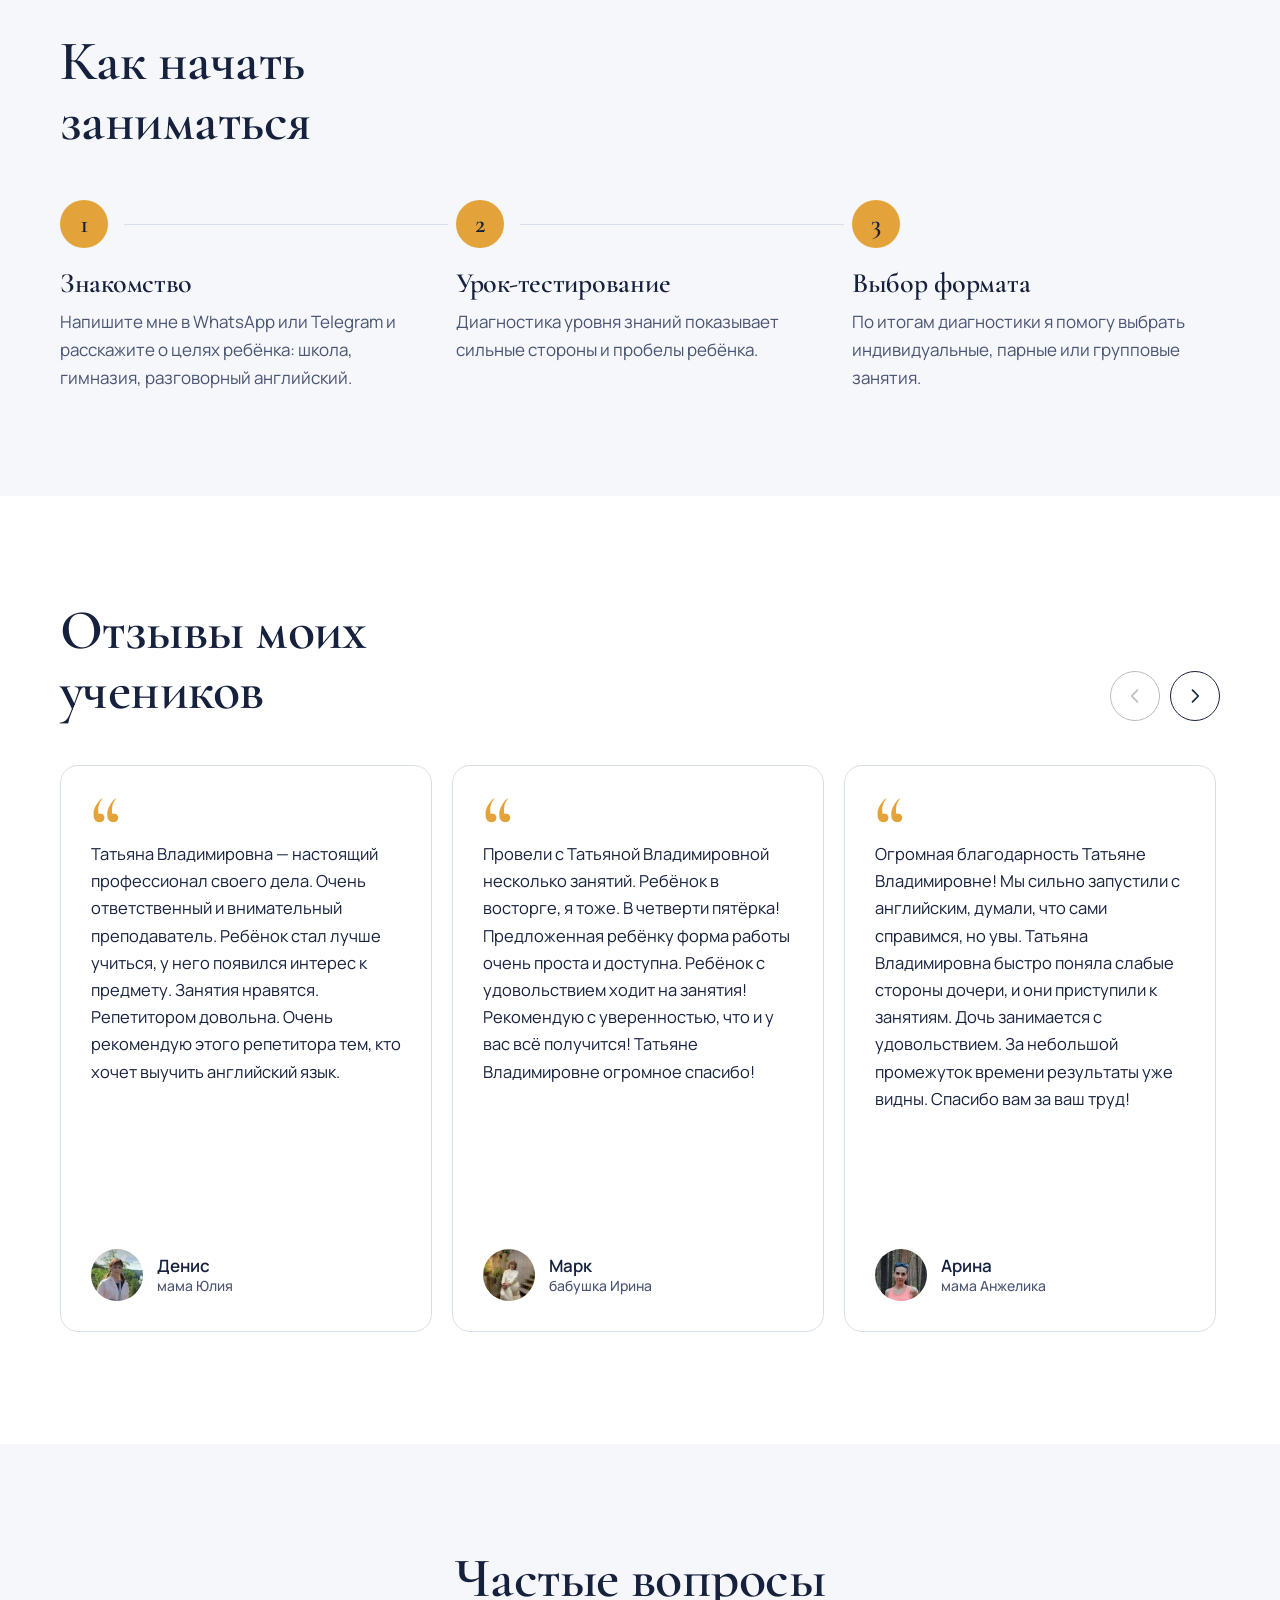
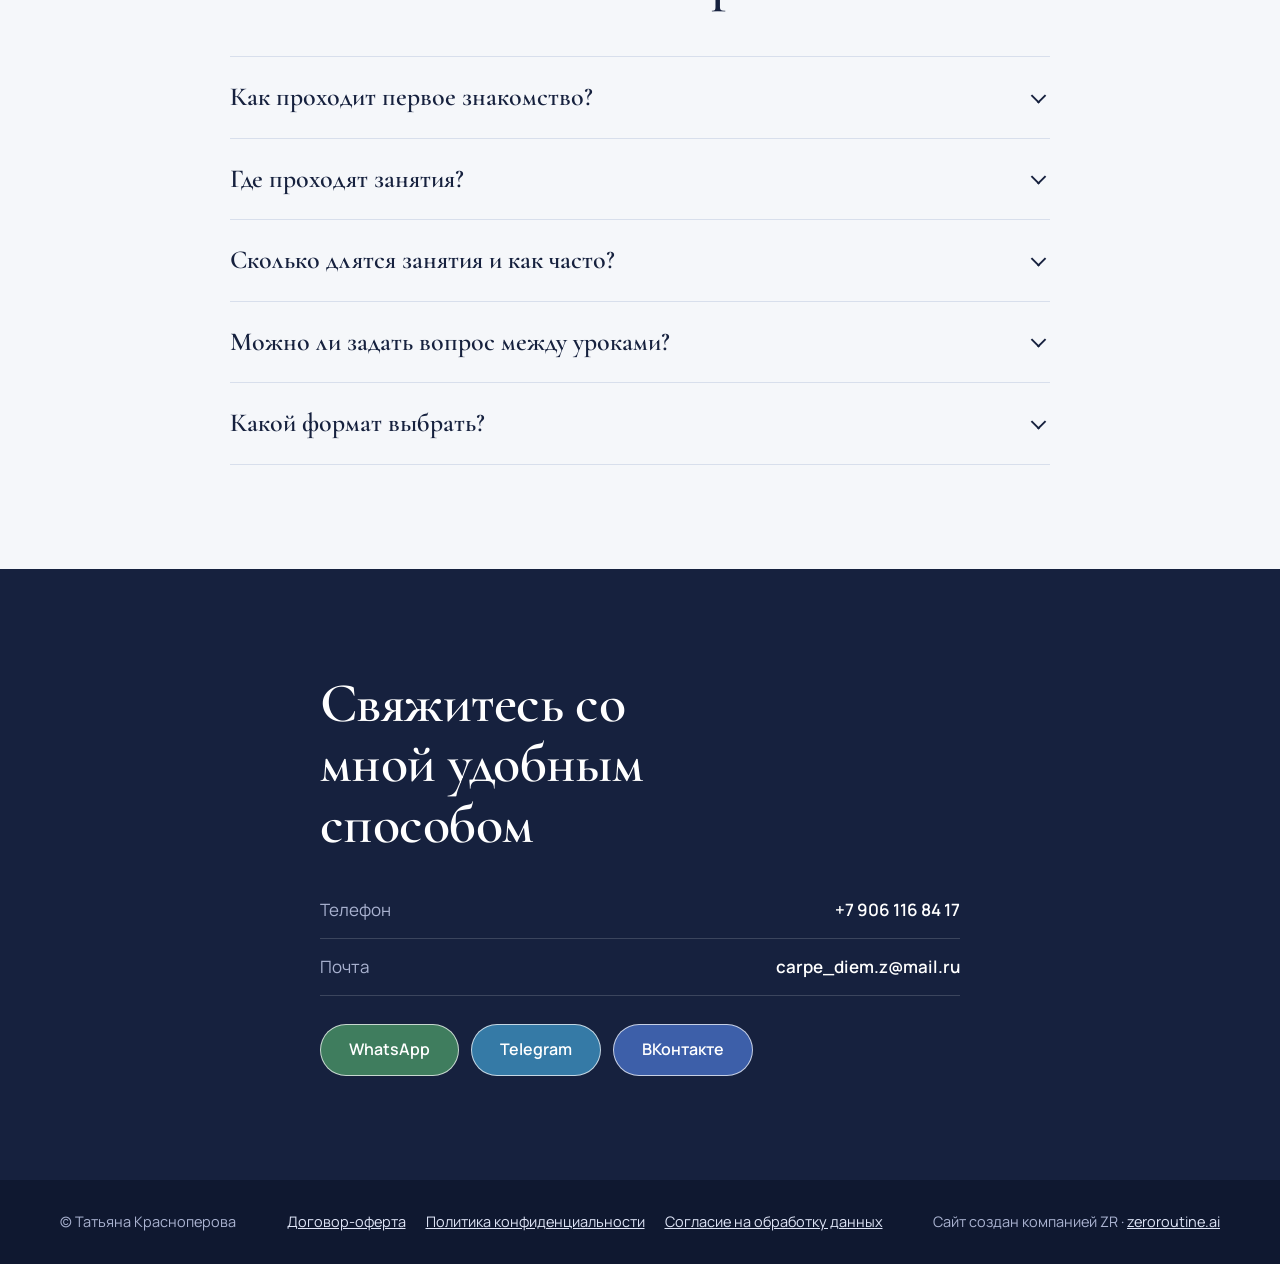
==== commit d618ccb3: "Новый отзыв: мама Марина Co-Authored-By: Claude Sonnet 5.5 <noreply@anthropic.com>" ====
--- a/index.html
+++ b/index.html
@@ -217,6 +217,18 @@
         <blockquote>Татьяна Владимировна, настоящий профессионал своего дела. Мы сильно запустили с английским, думали, что справимся сами, но увы. Татьяна Владимировна поняла слабые стороны нашей дочери и начала её подтягивать. Дочь стала с удовольствием заниматься английским. За небольшой промежуток времени результаты уже видны. Спасибо вам за ваш труд!</blockquote>
         <figcaption><img src="assets/images/avatar-review-4.svg" width="80" height="80" alt="" loading="lazy"><span>Мама Анжелика</span></figcaption>
       </figure>
+      <figure class="review">
+        <blockquote>Большое спасибо Татьяне Владимировне за занятия с Савелием! Ему было очень комфортно и интересно заниматься. Заметно лучше стал разбираться в грамматике, да и разговорный английский подтянулся. Рекомендую Татьяну Владимировну как прекрасного специалиста — внимательного, терпеливого и умеющего найти подход к ребёнку.</blockquote>
+        <figcaption><img src="assets/images/avatar-review-5.svg" width="80" height="80" alt="" loading="lazy"><span>Савелий<small>мама Елена</small></span></figcaption>
+      </figure>
+      <figure class="review">
+        <blockquote>После трёх месяцев занятий с Татьяной Владимировной у дочери вышла пятёрка по английскому в четверти, до этого была тройка. Она перестала бояться уроков в школе и идёт на них уверенно, потому что понимает всё, что говорит учитель. Очень рады, что вовремя обратились. Большое спасибо!</blockquote>
+        <figcaption><img src="assets/images/avatar-review-6.svg" width="80" height="80" alt="" loading="lazy"><span>Мама Анжела</span></figcaption>
+      </figure>
+      <figure class="review">
+        <blockquote>Долго не могли подобрать преподавателя, но когда начали занятия с Татьяной Владимировной, быстро заметили результат. Во-первых, она сразу нашла общий язык с ребёнком, во-вторых, объясняет простым языком, и ребёнку всё понятно. Ребёнок стал самостоятельно выполнять школьные домашние задания по английскому, контрольные пишет хорошо! Очень благодарны за такой подход и смело рекомендуем Татьяну Владимировну тем, кто ищет надёжного репетитора.</blockquote>
+        <figcaption><img src="assets/images/avatar-review-7.svg" width="80" height="80" alt="" loading="lazy"><span>Мама Марина</span></figcaption>
+      </figure>
     </div>
   </div>
 </section>
